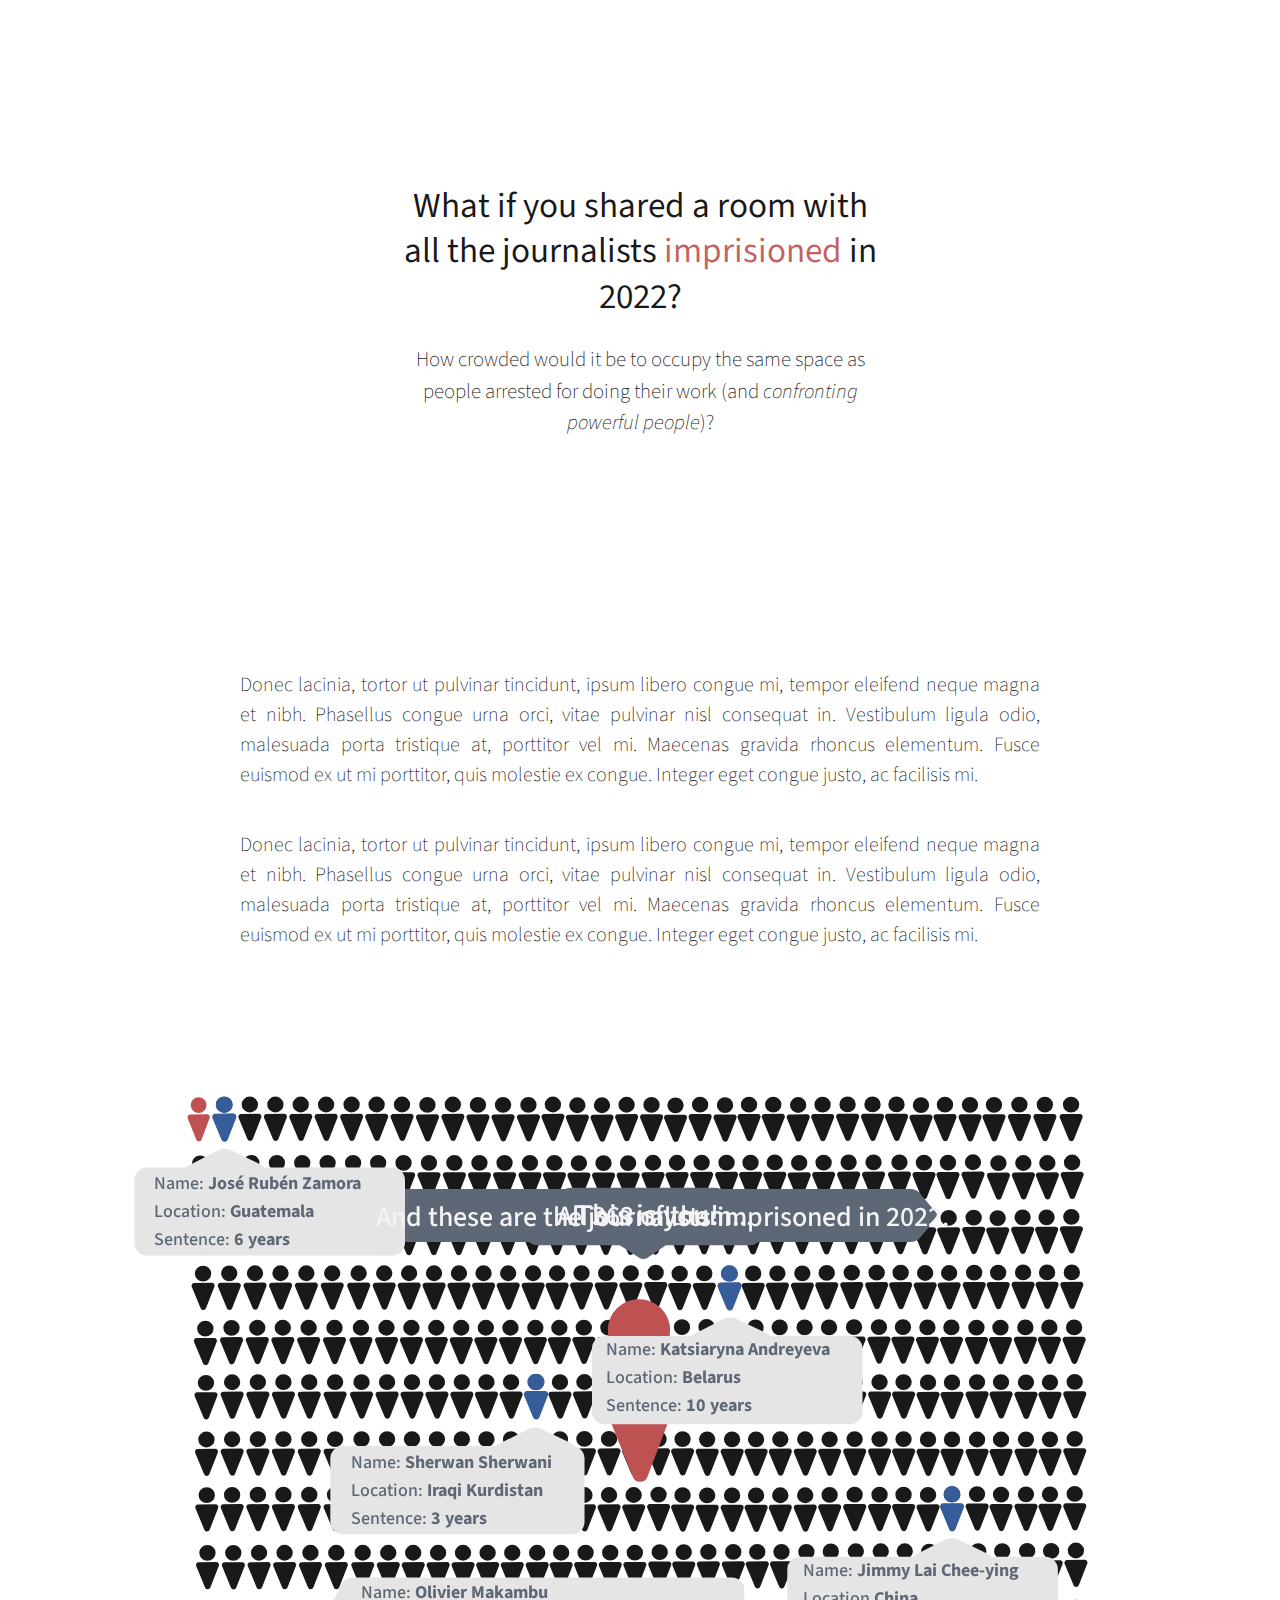
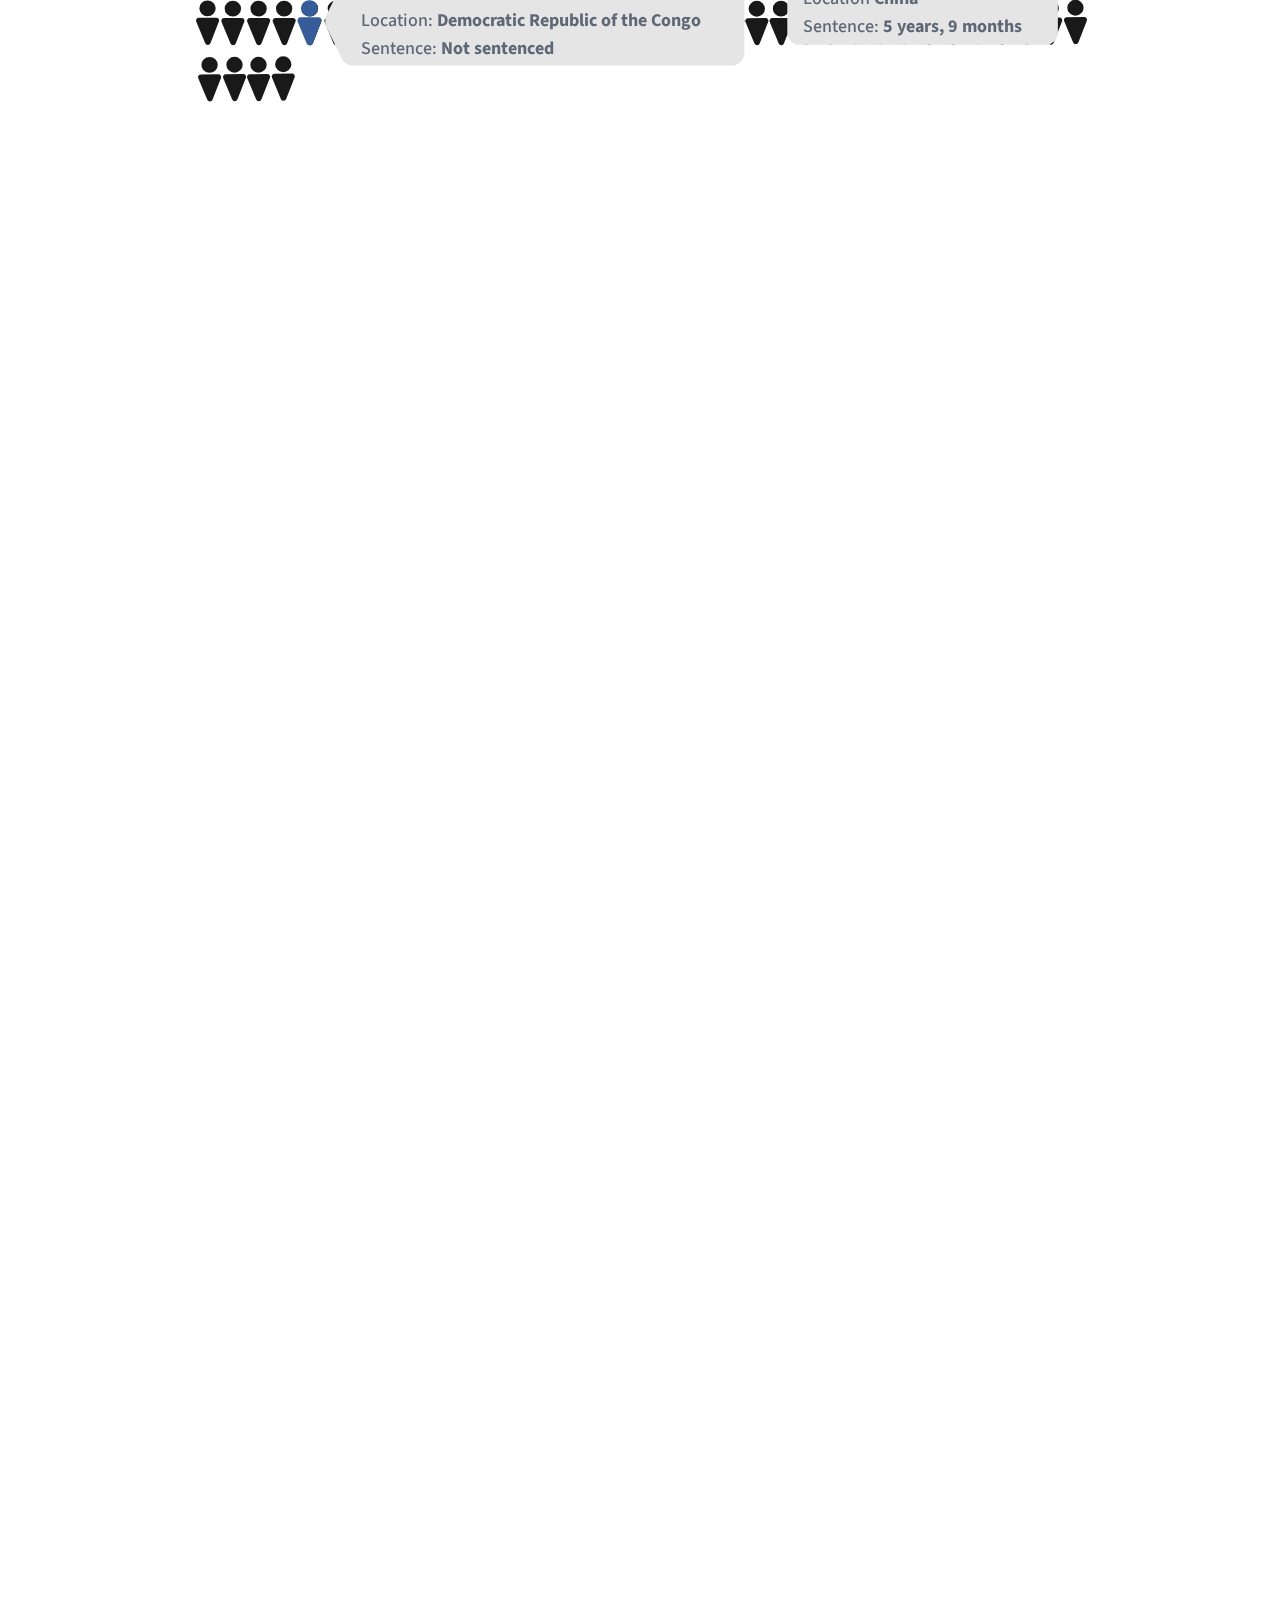
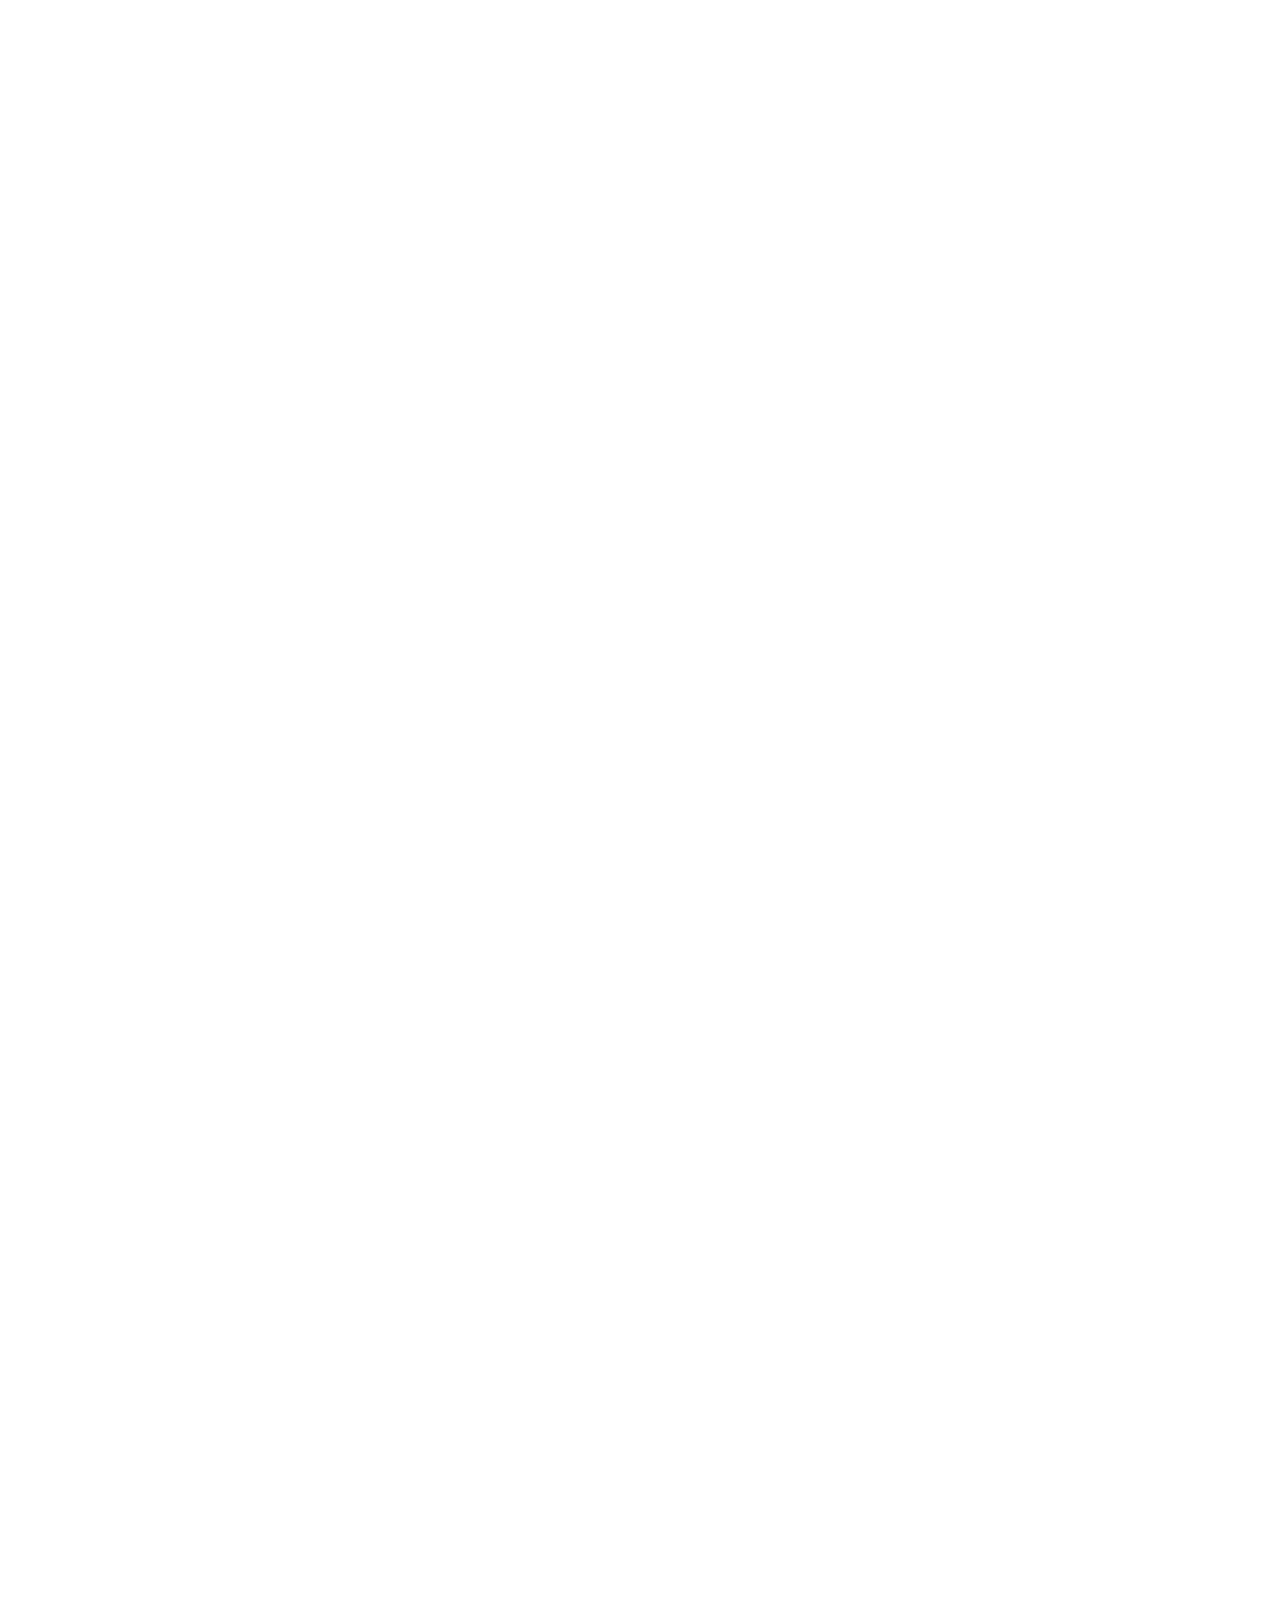
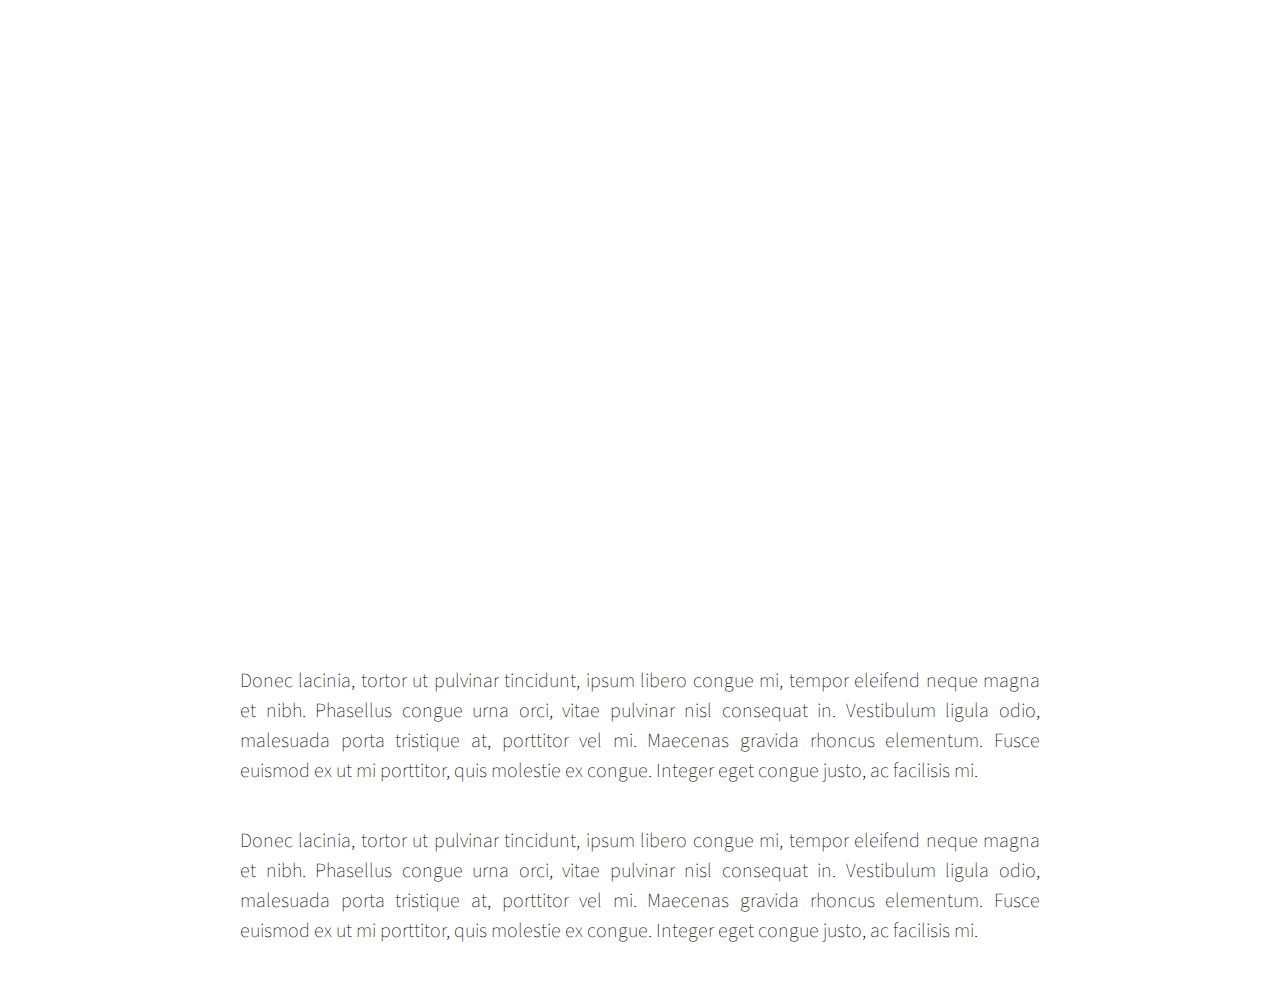
==== index.html @ 8682e15f "Add files via upload" ====
<!DOCTYPE html>
<html>
  <head>
    <meta charset="utf-8" />
    <meta name="viewport" content="width=device-width, initial-scale=1" />
    <link rel="stylesheet" href="style.css">
    <script src="https://unpkg.com/intersection-observer@0.5.1/intersection-observer.js"></script>
    <script src="https://cdnjs.cloudflare.com/ajax/libs/scrollama/3.0.4/scrollama.min.js"></script>
    <script src="https://cdnjs.cloudflare.com/ajax/libs/d3/7.3.0/d3.min.js"></script>
  </head>

  <body>
    
    <section
    class="banner">
    <div class="inside">
    <div>
        <h1 style="padding-bottom: 0; padding-left: 1.2rem; padding-right: 1.2rem;">What if you shared a room with all the journalists <span style="color: #be5252;">imprisioned</span> in 2022?</h1>
        <h2 style="padding-top: 0; padding-left: 1.2rem; padding-right: 1.2rem;">How crowded would it be to occupy the same space as people arrested for doing their work (and <i>confronting powerful people</i>)?</h2>
    </div>
  </div>
  </section>


  <div class="body-text">
    <p>
      Donec lacinia, tortor ut pulvinar tincidunt, ipsum libero congue mi, tempor eleifend neque
      magna et nibh. Phasellus congue urna orci, vitae pulvinar nisl consequat in. Vestibulum
      ligula odio, malesuada porta tristique at, porttitor vel mi. Maecenas gravida rhoncus
      elementum. Fusce euismod ex ut mi porttitor, quis molestie ex congue. Integer eget congue
      justo, ac facilisis mi.
    </p>
    <p>
      Donec lacinia, tortor ut pulvinar tincidunt, ipsum libero congue mi, tempor eleifend neque
      magna et nibh. Phasellus congue urna orci, vitae pulvinar nisl consequat in. Vestibulum
      ligula odio, malesuada porta tristique at, porttitor vel mi. Maecenas gravida rhoncus
      elementum. Fusce euismod ex ut mi porttitor, quis molestie ex congue. Integer eget congue
      justo, ac facilisis mi.
    </p>
  </div>


  <section id="scrolly" class="scrolly-container">
    <div class="sticky-thing">
      <div id="ai2html-container" class="ai2html-container">

<!-- Generated by ai2html v0.102.1 - 2023-07-24 23:29 -->
<!-- ai file: press-project.ai -->
<style media="screen,print">
	#g-press-project-box ,
	#g-press-project-box .g-artboard {
		margin:0 auto;
	}
	#g-press-project-box p {
		margin:0;
	}
	#g-press-project-box .g-aiAbs {
		position:absolute;
	}
	#g-press-project-box .g-aiImg {
		position:absolute;
		top:0;
		display:block;
		width:100% !important;
	}
	#g-press-project-box .g-aiSymbol {
		position: absolute;
		box-sizing: border-box;
	}
	#g-press-project-box .g-aiPointText p { white-space: nowrap; }
	#g-press-project-Prancheta_1 {
		position:relative;
		overflow:hidden;
	}
	#g-press-project-Prancheta_1 p {
		font-weight:700;
		line-height:28px;
		height:auto;
		filter:alpha(opacity=100);
		-ms-filter:progid:DXImageTransform.Microsoft.Alpha(Opacity=100);
		opacity:1;
		letter-spacing:0em;
		font-size:29px;
		text-align:left;
		color:rgb(94,103,117);
		text-transform:none;
		padding-bottom:0;
		padding-top:0;
		mix-blend-mode:normal;
		font-style:normal;
		position:static;
	}
	#g-press-project-Prancheta_1 .g-pstyle0 {
		height:28px;
	}
	#g-press-project-Prancheta_1 .g-pstyle1 {
		font-weight:500;
		height:28px;
	}
	#g-press-project-Prancheta_1 .g-pstyle2 {
		font-weight:500;
		line-height:49px;
		height:49px;
		font-size:41px;
		color:rgb(244,244,244);
	}
	#g-press-project-Prancheta_1 .g-pstyle3 {
		font-weight:500;
		line-height:48px;
		height:48px;
		font-size:40px;
		color:rgb(244,244,244);
	}
	#g-press-project-Prancheta_1 .g-cstyle0 {
		font-weight:500;
	}
	#g-press-project-Prancheta_1 .g-cstyle1 {
		font-weight:700;
	}

</style>

<div id="g-press-project-box" class="ai2html">

	<!-- Artboard: Prancheta_1 -->
	<div id="g-press-project-Prancheta_1" class="g-artboard" style="max-width: 1920px;max-height: 1080px" data-aspect-ratio="1.778" data-min-width="0">
<div style="padding: 0 0 56.25% 0;"></div>
		<img id="g-press-project-Prancheta_1-img" class="g-aiImg" alt="" src="press-project-Prancheta_1.png"/>
<!-- Generator: Adobe Illustrator 27.6.1, SVG Export Plug-In . SVG Version: 6.00 Build 0)  -->
<svg class="g-aiImg" version="1.2" baseProfile="tiny" id="g-press-project-Prancheta_1-interactions-img"
	 xmlns="http://www.w3.org/2000/svg" xmlns:xlink="http://www.w3.org/1999/xlink" x="0px" y="0px" viewBox="0 0 1920 1080"
	 overflow="visible" xml:space="preserve">
<g>
	<g id="line1" data-name="line1">
		<g id="you-line" data-name="you-line">
			<path fill="#BE5252" stroke="#BE5252" stroke-width="3" stroke-miterlimit="10" d="M283.61,56.547
				c4.329,10.767,8.658,21.534,12.987,32.301c0.638,1.586,2.903,1.562,3.507-0.036l12.294-32.525
				c0.465-1.23-0.456-2.541-1.777-2.529l-25.281,0.224C284.016,53.993,283.118,55.324,283.61,56.547z"/>
			
				<ellipse fill="#BE5252" stroke="#BE5252" stroke-width="3" stroke-miterlimit="10" cx="297.938" cy="37.605" rx="10.364" ry="10.309"/>
		</g>
		<g id="imprisioned35" data-name="imprisioned35">
			<path fill="#191919" stroke="#191919" stroke-width="3" stroke-miterlimit="10" d="M702.007,56.459
				c4.497,10.808,8.994,21.616,13.491,32.424c0.662,1.592,3.015,1.568,3.643-0.036l12.771-32.649
				c0.483-1.235-0.474-2.551-1.846-2.539l-26.262,0.225C702.429,53.896,701.496,55.232,702.007,56.459z"/>
			
				<ellipse fill="#191919" stroke="#191919" stroke-width="3" stroke-miterlimit="10" cx="716.891" cy="37.445" rx="10.766" ry="10.349"/>
		</g>
		<g id="imprisioned34" data-name="imprisioned34">
			<path fill="#191919" stroke="#191919" stroke-width="3" stroke-miterlimit="10" d="M321.249,55.843
				c4.497,10.808,8.994,21.616,13.491,32.424c0.662,1.592,3.015,1.568,3.643-0.036l12.771-32.649
				c0.483-1.235-0.474-2.551-1.846-2.539l-26.262,0.225C321.671,53.279,320.738,54.616,321.249,55.843z"/>
			
				<ellipse fill="#191919" stroke="#191919" stroke-width="3" stroke-miterlimit="10" cx="336.133" cy="36.829" rx="10.766" ry="10.349"/>
		</g>
		<g id="imprisioned33" data-name="imprisioned33">
			<path fill="#191919" stroke="#191919" stroke-width="3" stroke-miterlimit="10" d="M359.887,55.73
				c4.497,10.808,8.994,21.616,13.491,32.424c0.662,1.592,3.015,1.568,3.643-0.036l12.771-32.649
				c0.483-1.235-0.474-2.551-1.846-2.539l-26.262,0.225C360.309,53.166,359.377,54.503,359.887,55.73z"/>
			
				<ellipse fill="#191919" stroke="#191919" stroke-width="3" stroke-miterlimit="10" cx="374.772" cy="36.716" rx="10.766" ry="10.349"/>
		</g>
		<g id="imprisioned32" data-name="imprisioned32">
			<path fill="#191919" stroke="#191919" stroke-width="3" stroke-miterlimit="10" d="M739.651,56.459
				c4.497,10.808,8.994,21.616,13.491,32.424c0.662,1.592,3.015,1.568,3.643-0.036l12.771-32.649
				c0.483-1.235-0.474-2.551-1.846-2.539l-26.262,0.225C740.073,53.896,739.141,55.232,739.651,56.459z"/>
			
				<ellipse fill="#191919" stroke="#191919" stroke-width="3" stroke-miterlimit="10" cx="754.536" cy="37.445" rx="10.766" ry="10.349"/>
		</g>
		<g id="imprisioned31" data-name="imprisioned31">
			<path fill="#191919" stroke="#191919" stroke-width="3" stroke-miterlimit="10" d="M664.362,55.73
				c4.497,10.808,8.994,21.616,13.491,32.424c0.662,1.592,3.015,1.568,3.643-0.036l12.771-32.649
				c0.483-1.235-0.474-2.551-1.846-2.539l-26.262,0.225C664.784,53.166,663.852,54.503,664.362,55.73z"/>
			
				<ellipse fill="#191919" stroke="#191919" stroke-width="3" stroke-miterlimit="10" cx="679.247" cy="36.716" rx="10.766" ry="10.349"/>
		</g>
		<g id="imprisioned30" data-name="imprisioned30">
			<path fill="#191919" stroke="#191919" stroke-width="3" stroke-miterlimit="10" d="M626.257,56.459
				c4.497,10.808,8.994,21.616,13.491,32.424c0.662,1.592,3.015,1.568,3.643-0.036l12.771-32.649
				c0.483-1.235-0.474-2.551-1.846-2.539l-26.262,0.225C626.679,53.896,625.746,55.232,626.257,56.459z"/>
			
				<ellipse fill="#191919" stroke="#191919" stroke-width="3" stroke-miterlimit="10" cx="641.141" cy="37.445" rx="10.766" ry="10.349"/>
		</g>
		<g id="imprisioned29" data-name="imprisioned29">
			<path fill="#191919" stroke="#191919" stroke-width="3" stroke-miterlimit="10" d="M588.151,55.73
				c4.497,10.808,8.994,21.616,13.491,32.424c0.662,1.592,3.015,1.568,3.643-0.036l12.771-32.649
				c0.483-1.235-0.474-2.551-1.846-2.539l-26.262,0.225C588.573,53.166,587.64,54.503,588.151,55.73z"/>
			
				<ellipse fill="#191919" stroke="#191919" stroke-width="3" stroke-miterlimit="10" cx="603.035" cy="36.716" rx="10.766" ry="10.349"/>
		</g>
		<g id="imprisioned28" data-name="imprisioned28">
			<path fill="#191919" stroke="#191919" stroke-width="3" stroke-miterlimit="10" d="M550.045,55.73
				c4.497,10.808,8.994,21.616,13.491,32.424c0.662,1.592,3.015,1.568,3.643-0.036l12.771-32.649
				c0.483-1.235-0.474-2.551-1.846-2.539l-26.262,0.225C550.467,53.166,549.534,54.503,550.045,55.73z"/>
			
				<ellipse fill="#191919" stroke="#191919" stroke-width="3" stroke-miterlimit="10" cx="564.929" cy="36.716" rx="10.766" ry="10.349"/>
		</g>
		<g id="imprisioned27" data-name="imprisioned27">
			<path fill="#191919" stroke="#191919" stroke-width="3" stroke-miterlimit="10" d="M512.475,55.73
				c4.497,10.808,8.994,21.616,13.491,32.424c0.662,1.592,3.015,1.568,3.643-0.036l12.771-32.649
				c0.483-1.235-0.474-2.551-1.846-2.539l-26.262,0.225C512.897,53.166,511.964,54.503,512.475,55.73z"/>
			
				<ellipse fill="#191919" stroke="#191919" stroke-width="3" stroke-miterlimit="10" cx="527.359" cy="36.716" rx="10.766" ry="10.349"/>
		</g>
		<g id="imprisioned26" data-name="imprisioned26">
			<path fill="#191919" stroke="#191919" stroke-width="3" stroke-miterlimit="10" d="M474.25,55.73
				c4.497,10.808,8.994,21.616,13.491,32.424c0.662,1.592,3.015,1.568,3.643-0.036l12.771-32.649
				c0.483-1.235-0.474-2.551-1.846-2.539l-26.262,0.225C474.672,53.166,473.739,54.503,474.25,55.73z"/>
			
				<ellipse fill="#191919" stroke="#191919" stroke-width="3" stroke-miterlimit="10" cx="489.134" cy="36.716" rx="10.766" ry="10.349"/>
		</g>
		<g id="imprisioned25" data-name="imprisioned25">
			<path fill="#191919" stroke="#191919" stroke-width="3" stroke-miterlimit="10" d="M436.218,55.73
				c4.497,10.808,8.994,21.616,13.491,32.424c0.662,1.592,3.015,1.568,3.643-0.036l12.771-32.649
				c0.483-1.235-0.474-2.551-1.846-2.539l-26.262,0.225C436.64,53.166,435.708,54.503,436.218,55.73z"/>
			
				<ellipse fill="#191919" stroke="#191919" stroke-width="3" stroke-miterlimit="10" cx="451.103" cy="36.716" rx="10.766" ry="10.349"/>
		</g>
		<g id="imprisioned24" data-name="imprisioned24">
			<path fill="#191919" stroke="#191919" stroke-width="3" stroke-miterlimit="10" d="M398.187,55.73
				c4.497,10.808,8.994,21.616,13.491,32.424c0.662,1.592,3.015,1.568,3.643-0.036l12.771-32.649
				c0.483-1.235-0.474-2.551-1.846-2.539l-26.262,0.225C398.609,53.166,397.676,54.503,398.187,55.73z"/>
			
				<ellipse fill="#191919" stroke="#191919" stroke-width="3" stroke-miterlimit="10" cx="413.071" cy="36.716" rx="10.766" ry="10.349"/>
		</g>
		<g id="imprisioned23" data-name="imprisioned23">
			<path fill="#191919" stroke="#191919" stroke-width="3" stroke-miterlimit="10" d="M777.757,56.459
				c4.497,10.808,8.994,21.616,13.491,32.424c0.662,1.592,3.015,1.568,3.643-0.036l12.771-32.649
				c0.483-1.235-0.474-2.551-1.846-2.539l-26.262,0.225C778.179,53.896,777.247,55.232,777.757,56.459z"/>
			
				<ellipse fill="#191919" stroke="#191919" stroke-width="3" stroke-miterlimit="10" cx="792.641" cy="37.445" rx="10.766" ry="10.349"/>
		</g>
		<g id="imprisioned22" data-name="imprisioned22">
			<path fill="#191919" stroke="#191919" stroke-width="3" stroke-miterlimit="10" d="M814.479,55.73
				c4.497,10.808,8.994,21.616,13.491,32.424c0.662,1.592,3.015,1.568,3.643-0.036l12.771-32.649
				c0.483-1.235-0.474-2.551-1.846-2.539l-26.262,0.225C814.901,53.166,813.968,54.503,814.479,55.73z"/>
			
				<ellipse fill="#191919" stroke="#191919" stroke-width="3" stroke-miterlimit="10" cx="829.363" cy="36.716" rx="10.766" ry="10.349"/>
		</g>
		<g id="imprisioned21" data-name="imprisioned21">
			<path fill="#191919" stroke="#191919" stroke-width="3" stroke-miterlimit="10" d="M888.078,56.895
				c4.497,10.808,8.994,21.616,13.491,32.424c0.662,1.592,3.015,1.568,3.643-0.036l12.771-32.649
				c0.483-1.235-0.474-2.551-1.846-2.539l-26.262,0.225C888.5,54.331,887.568,55.668,888.078,56.895z"/>
			
				<ellipse fill="#191919" stroke="#191919" stroke-width="3" stroke-miterlimit="10" cx="902.963" cy="37.88" rx="10.766" ry="10.349"/>
		</g>
		<g id="imprisioned20" data-name="imprisioned20">
			<path fill="#191919" stroke="#191919" stroke-width="3" stroke-miterlimit="10" d="M924.993,56.165
				c4.497,10.808,8.994,21.616,13.491,32.424c0.662,1.592,3.015,1.568,3.643-0.036l12.771-32.649
				c0.483-1.235-0.474-2.551-1.846-2.539L926.79,53.59C925.415,53.602,924.483,54.938,924.993,56.165z"/>
			
				<ellipse fill="#191919" stroke="#191919" stroke-width="3" stroke-miterlimit="10" cx="939.878" cy="37.151" rx="10.766" ry="10.349"/>
		</g>
		<g id="imprisioned19" data-name="imprisioned19">
			<path fill="#191919" stroke="#191919" stroke-width="3" stroke-miterlimit="10" d="M851.163,56.895
				c4.497,10.808,8.994,21.616,13.491,32.424c0.662,1.592,3.015,1.568,3.643-0.036l12.771-32.649
				c0.483-1.235-0.474-2.551-1.846-2.539l-26.262,0.225C851.585,54.331,850.653,55.668,851.163,56.895z"/>
			
				<ellipse fill="#191919" stroke="#191919" stroke-width="3" stroke-miterlimit="10" cx="866.047" cy="37.88" rx="10.766" ry="10.349"/>
		</g>
		<g id="imprisioned18" data-name="imprisioned18">
			<path fill="#191919" stroke="#191919" stroke-width="3" stroke-miterlimit="10" d="M962.37,56.271
				c4.497,10.808,8.994,21.616,13.491,32.424c0.662,1.592,3.015,1.568,3.643-0.036l12.771-32.649
				c0.483-1.235-0.474-2.551-1.846-2.539l-26.262,0.225C962.792,53.707,961.859,55.044,962.37,56.271z"/>
			
				<ellipse fill="#191919" stroke="#191919" stroke-width="3" stroke-miterlimit="10" cx="977.254" cy="37.256" rx="10.766" ry="10.349"/>
		</g>
		<g id="imprisioned17" data-name="imprisioned17">
			<path fill="#191919" stroke="#191919" stroke-width="3" stroke-miterlimit="10" d="M998.362,57
				c4.497,10.808,8.994,21.616,13.491,32.424c0.662,1.592,3.015,1.568,3.643-0.036l12.771-32.649
				c0.483-1.235-0.474-2.551-1.846-2.539l-26.262,0.225C998.784,54.436,997.851,55.773,998.362,57z"/>
			
				<ellipse fill="#191919" stroke="#191919" stroke-width="3" stroke-miterlimit="10" cx="1013.246" cy="37.986" rx="10.766" ry="10.349"/>
		</g>
		<g id="imprisioned16" data-name="imprisioned16">
			<path fill="#191919" stroke="#191919" stroke-width="3" stroke-miterlimit="10" d="M1035.277,55.977
				c4.497,10.808,8.994,21.616,13.491,32.424c0.662,1.592,3.015,1.568,3.643-0.036l12.771-32.649
				c0.483-1.235-0.474-2.551-1.846-2.539l-26.262,0.225C1035.699,53.413,1034.766,54.75,1035.277,55.977z"/>
			
				<ellipse fill="#191919" stroke="#191919" stroke-width="3" stroke-miterlimit="10" cx="1050.161" cy="36.962" rx="10.766" ry="10.349"/>
		</g>
		<g id="imprisioned15" data-name="imprisioned15">
			<path fill="#191919" stroke="#191919" stroke-width="3" stroke-miterlimit="10" d="M1072.654,56.706
				c4.497,10.808,8.994,21.616,13.491,32.424c0.662,1.592,3.016,1.568,3.643-0.036l12.771-32.649
				c0.483-1.235-0.474-2.551-1.846-2.539l-26.262,0.225C1073.076,54.142,1072.143,55.479,1072.654,56.706z"/>
			
				<ellipse fill="#191919" stroke="#191919" stroke-width="3" stroke-miterlimit="10" cx="1087.538" cy="37.692" rx="10.766" ry="10.349"/>
		</g>
		<g id="imprisioned14" data-name="imprisioned14">
			<path fill="#191919" stroke="#191919" stroke-width="3" stroke-miterlimit="10" d="M1108.646,55.977
				c4.497,10.808,8.994,21.616,13.491,32.424c0.662,1.592,3.016,1.568,3.643-0.036l12.771-32.649
				c0.483-1.235-0.474-2.551-1.846-2.539l-26.262,0.225C1109.068,53.413,1108.135,54.75,1108.646,55.977z"/>
			
				<ellipse fill="#191919" stroke="#191919" stroke-width="3" stroke-miterlimit="10" cx="1123.53" cy="36.962" rx="10.766" ry="10.349"/>
		</g>
		<g id="imprisioned13" data-name="imprisioned13">
			<path fill="#191919" stroke="#191919" stroke-width="3" stroke-miterlimit="10" d="M1144.979,55.816
				c4.497,10.808,8.994,21.616,13.491,32.424c0.662,1.592,3.015,1.568,3.643-0.036l12.771-32.649
				c0.483-1.235-0.474-2.551-1.846-2.539l-26.262,0.225C1145.401,53.253,1144.468,54.589,1144.979,55.816z"/>
			
				<ellipse fill="#191919" stroke="#191919" stroke-width="3" stroke-miterlimit="10" cx="1159.863" cy="36.802" rx="10.766" ry="10.349"/>
		</g>
		<g id="imprisioned12" data-name="imprisioned12">
			<path fill="#191919" stroke="#191919" stroke-width="3" stroke-miterlimit="10" d="M1182.355,56.546
				c4.497,10.808,8.994,21.616,13.491,32.424c0.662,1.592,3.015,1.568,3.643-0.036l12.771-32.649
				c0.483-1.235-0.474-2.551-1.846-2.539l-26.262,0.225C1182.777,53.982,1181.844,55.319,1182.355,56.546z"/>
			
				<ellipse fill="#191919" stroke="#191919" stroke-width="3" stroke-miterlimit="10" cx="1197.239" cy="37.531" rx="10.766" ry="10.349"/>
		</g>
		<g id="imprisioned11" data-name="imprisioned11">
			<path fill="#191919" stroke="#191919" stroke-width="3" stroke-miterlimit="10" d="M1218.982,55.947
				c4.494,10.8,8.987,21.6,13.481,32.4c0.662,1.591,3.013,1.567,3.64-0.036l12.761-32.624c0.483-1.234-0.474-2.549-1.845-2.537
				l-26.242,0.225C1219.404,53.385,1218.472,54.721,1218.982,55.947z"/>
			
				<ellipse fill="#191919" stroke="#191919" stroke-width="3" stroke-miterlimit="10" cx="1233.855" cy="36.947" rx="10.758" ry="10.341"/>
		</g>
		<g id="imprisioned10" data-name="imprisioned10">
			<path fill="#191919" stroke="#191919" stroke-width="3" stroke-miterlimit="10" d="M1256.486,55.628
				c4.497,10.808,8.994,21.616,13.491,32.424c0.662,1.592,3.016,1.568,3.643-0.036l12.771-32.649
				c0.483-1.235-0.474-2.551-1.846-2.539l-26.262,0.225C1256.908,53.064,1255.975,54.401,1256.486,55.628z"/>
			
				<ellipse fill="#191919" stroke="#191919" stroke-width="3" stroke-miterlimit="10" cx="1271.37" cy="36.613" rx="10.766" ry="10.349"/>
		</g>
		<g id="imprisioned9" data-name="imprisioned9">
			<path fill="#191919" stroke="#191919" stroke-width="3" stroke-miterlimit="10" d="M1293.863,55.628
				c4.497,10.808,8.994,21.616,13.491,32.424c0.662,1.592,3.015,1.568,3.643-0.036l12.771-32.649
				c0.483-1.235-0.474-2.551-1.846-2.539l-26.262,0.225C1294.285,53.064,1293.352,54.401,1293.863,55.628z"/>
			
				<ellipse fill="#191919" stroke="#191919" stroke-width="3" stroke-miterlimit="10" cx="1308.747" cy="36.613" rx="10.766" ry="10.349"/>
		</g>
		<g id="imprisioned8" data-name="imprisioned8">
			<path fill="#191919" stroke="#191919" stroke-width="3" stroke-miterlimit="10" d="M1329.855,55.628
				c4.497,10.808,8.994,21.616,13.491,32.424c0.662,1.592,3.015,1.568,3.643-0.036l12.771-32.649
				c0.483-1.235-0.474-2.551-1.846-2.539l-26.262,0.225C1330.277,53.064,1329.344,54.401,1329.855,55.628z"/>
			
				<ellipse fill="#191919" stroke="#191919" stroke-width="3" stroke-miterlimit="10" cx="1344.739" cy="36.613" rx="10.766" ry="10.349"/>
		</g>
		<g id="imprisioned7" data-name="imprisioned7">
			<path fill="#191919" stroke="#191919" stroke-width="3" stroke-miterlimit="10" d="M1366.576,56.802
				c4.497,10.808,8.994,21.616,13.491,32.424c0.662,1.592,3.015,1.568,3.643-0.036l12.771-32.649
				c0.483-1.235-0.474-2.551-1.846-2.539l-26.262,0.225C1366.998,54.238,1366.066,55.575,1366.576,56.802z"/>
			
				<ellipse fill="#191919" stroke="#191919" stroke-width="3" stroke-miterlimit="10" cx="1381.461" cy="37.788" rx="10.766" ry="10.349"/>
		</g>
		<g id="imprisioned6" data-name="imprisioned6">
			<path fill="#191919" stroke="#191919" stroke-width="3" stroke-miterlimit="10" d="M1402.568,56.073
				c4.497,10.808,8.994,21.616,13.491,32.424c0.662,1.592,3.016,1.568,3.643-0.036l12.771-32.649
				c0.483-1.235-0.474-2.551-1.846-2.539l-26.262,0.225C1402.99,53.509,1402.058,54.846,1402.568,56.073z"/>
			
				<ellipse fill="#191919" stroke="#191919" stroke-width="3" stroke-miterlimit="10" cx="1417.453" cy="37.058" rx="10.766" ry="10.349"/>
		</g>
		<g id="imprisioned5" data-name="imprisioned5">
			<path fill="#191919" stroke="#191919" stroke-width="3" stroke-miterlimit="10" d="M1440.1,56.239
				c4.497,10.808,8.994,21.616,13.491,32.424c0.662,1.592,3.015,1.568,3.643-0.036l12.771-32.649
				c0.483-1.235-0.474-2.551-1.846-2.539l-26.262,0.225C1440.522,53.675,1439.589,55.012,1440.1,56.239z"/>
			
				<ellipse fill="#191919" stroke="#191919" stroke-width="3" stroke-miterlimit="10" cx="1454.984" cy="37.225" rx="10.766" ry="10.349"/>
		</g>
		<g id="imprisioned4" data-name="imprisioned4">
			<path fill="#191919" stroke="#191919" stroke-width="3" stroke-miterlimit="10" d="M1476.092,56.239
				c4.497,10.808,8.994,21.616,13.491,32.424c0.662,1.592,3.015,1.568,3.643-0.036l12.771-32.649
				c0.483-1.235-0.474-2.551-1.846-2.539l-26.262,0.225C1476.514,53.675,1475.582,55.012,1476.092,56.239z"/>
			
				<ellipse fill="#191919" stroke="#191919" stroke-width="3" stroke-miterlimit="10" cx="1490.977" cy="37.225" rx="10.766" ry="10.349"/>
		</g>
		<g id="imprisioned3" data-name="imprisioned3">
			<path fill="#191919" stroke="#191919" stroke-width="3" stroke-miterlimit="10" d="M1514.209,55.929
				c4.497,10.808,8.994,21.616,13.491,32.424c0.662,1.592,3.016,1.568,3.643-0.036l12.771-32.649
				c0.483-1.235-0.474-2.551-1.846-2.539l-26.262,0.225C1514.631,53.366,1513.698,54.702,1514.209,55.929z"/>
			
				<ellipse fill="#191919" stroke="#191919" stroke-width="3" stroke-miterlimit="10" cx="1529.093" cy="36.915" rx="10.766" ry="10.349"/>
		</g>
		<g id="imprisioned2" data-name="imprisioned2">
			<path fill="#191919" stroke="#191919" stroke-width="3" stroke-miterlimit="10" d="M1552.389,55.929
				c4.497,10.808,8.994,21.616,13.491,32.424c0.662,1.592,3.015,1.568,3.643-0.036l12.771-32.649
				c0.483-1.235-0.474-2.551-1.846-2.539l-26.262,0.225C1552.811,53.366,1551.878,54.702,1552.389,55.929z"/>
			
				<ellipse fill="#191919" stroke="#191919" stroke-width="3" stroke-miterlimit="10" cx="1567.273" cy="36.915" rx="10.766" ry="10.349"/>
		</g>
		<g id="imprisioned1" data-name="imprisioned1">
			<path fill="#191919" stroke="#191919" stroke-width="3" stroke-miterlimit="10" d="M1591.713,55.943
				c4.497,10.808,8.994,21.616,13.491,32.424c0.662,1.592,3.015,1.568,3.643-0.036l12.771-32.649
				c0.483-1.235-0.474-2.551-1.846-2.539l-26.262,0.225C1592.135,53.379,1591.202,54.716,1591.713,55.943z"/>
			
				<ellipse fill="#191919" stroke="#191919" stroke-width="3" stroke-miterlimit="10" cx="1606.597" cy="36.928" rx="10.766" ry="10.349"/>
		</g>
	</g>
	<g id="zamora" data-name="zamora">
		<path fill="#365C99" stroke="#365C99" stroke-width="4" stroke-miterlimit="10" d="M321.6,56.043
			c4.497,10.808,8.994,21.616,13.491,32.424c0.662,1.592,3.015,1.568,3.643-0.036l12.771-32.649
			c0.483-1.235-0.474-2.551-1.846-2.539l-26.262,0.225C322.022,53.479,321.09,54.815,321.6,56.043z"/>
		
			<ellipse fill="#365C99" stroke="#365C99" stroke-width="4" stroke-miterlimit="10" cx="336.484" cy="37.028" rx="10.766" ry="10.349"/>
	</g>
	<g id="line2" data-name="line2">
		<g id="imprisioned71" data-name="imprisioned71">
			<path fill="#191919" stroke="#191919" stroke-width="3" stroke-miterlimit="10" d="M285.289,144.042
				c4.497,10.808,8.994,21.616,13.491,32.424c0.662,1.592,3.015,1.568,3.643-0.036l12.771-32.649
				c0.483-1.235-0.474-2.551-1.846-2.539l-26.262,0.225C285.711,141.478,284.778,142.815,285.289,144.042z"/>
			
				<ellipse fill="#191919" stroke="#191919" stroke-width="3" stroke-miterlimit="10" cx="300.173" cy="125.028" rx="10.766" ry="10.349"/>
		</g>
		<g id="imprisioned70" data-name="imprisioned70">
			<path fill="#191919" stroke="#191919" stroke-width="3" stroke-miterlimit="10" d="M704.281,143.315
				c4.497,10.808,8.994,21.616,13.491,32.424c0.662,1.592,3.015,1.568,3.643-0.036l12.771-32.649
				c0.483-1.235-0.474-2.551-1.846-2.539l-26.262,0.225C704.703,140.752,703.77,142.088,704.281,143.315z"/>
			
				<ellipse fill="#191919" stroke="#191919" stroke-width="3" stroke-miterlimit="10" cx="719.165" cy="124.301" rx="10.766" ry="10.349"/>
		</g>
		<g id="imprisioned69" data-name="imprisioned69">
			<path fill="#191919" stroke="#191919" stroke-width="3" stroke-miterlimit="10" d="M324.252,143.428
				c4.497,10.808,8.994,21.616,13.491,32.424c0.662,1.592,3.015,1.568,3.643-0.036l12.771-32.649
				c0.483-1.235-0.474-2.551-1.846-2.539l-26.262,0.225C324.674,140.865,323.741,142.201,324.252,143.428z"/>
			
				<ellipse fill="#191919" stroke="#191919" stroke-width="3" stroke-miterlimit="10" cx="339.136" cy="124.414" rx="10.766" ry="10.349"/>
		</g>
		<g id="imprisioned68" data-name="imprisioned68">
			<path fill="#191919" stroke="#191919" stroke-width="3" stroke-miterlimit="10" d="M362.161,143.315
				c4.497,10.808,8.994,21.616,13.491,32.424c0.662,1.592,3.015,1.568,3.643-0.036l12.771-32.649
				c0.483-1.235-0.474-2.551-1.846-2.539l-26.262,0.225C362.583,140.752,361.651,142.088,362.161,143.315z"/>
			
				<ellipse fill="#191919" stroke="#191919" stroke-width="3" stroke-miterlimit="10" cx="377.046" cy="124.301" rx="10.766" ry="10.349"/>
		</g>
		<g id="imprisioned67" data-name="imprisioned67">
			<path fill="#191919" stroke="#191919" stroke-width="3" stroke-miterlimit="10" d="M741.925,143.315
				c4.497,10.808,8.994,21.616,13.491,32.424c0.662,1.592,3.015,1.568,3.643-0.036l12.771-32.649
				c0.483-1.235-0.474-2.551-1.846-2.539l-26.262,0.225C742.347,140.752,741.415,142.088,741.925,143.315z"/>
			
				<ellipse fill="#191919" stroke="#191919" stroke-width="3" stroke-miterlimit="10" cx="756.81" cy="124.301" rx="10.766" ry="10.349"/>
		</g>
		<g id="imprisioned66" data-name="imprisioned66">
			<path fill="#191919" stroke="#191919" stroke-width="3" stroke-miterlimit="10" d="M666.636,143.315
				c4.497,10.808,8.994,21.616,13.491,32.424c0.662,1.592,3.015,1.568,3.643-0.036l12.771-32.649
				c0.483-1.235-0.474-2.551-1.846-2.539l-26.262,0.225C667.058,140.752,666.126,142.088,666.636,143.315z"/>
			
				<ellipse fill="#191919" stroke="#191919" stroke-width="3" stroke-miterlimit="10" cx="681.521" cy="124.301" rx="10.766" ry="10.349"/>
		</g>
		<g id="imprisioned65" data-name="imprisioned65">
			<path fill="#191919" stroke="#191919" stroke-width="3" stroke-miterlimit="10" d="M628.53,143.315
				c4.497,10.808,8.994,21.616,13.491,32.424c0.662,1.592,3.015,1.568,3.643-0.036l12.771-32.649
				c0.483-1.235-0.474-2.551-1.846-2.539l-26.262,0.225C628.952,140.752,628.02,142.088,628.53,143.315z"/>
			
				<ellipse fill="#191919" stroke="#191919" stroke-width="3" stroke-miterlimit="10" cx="643.415" cy="124.301" rx="10.766" ry="10.349"/>
		</g>
		<g id="imprisioned64" data-name="imprisioned64">
			<path fill="#191919" stroke="#191919" stroke-width="3" stroke-miterlimit="10" d="M590.425,143.315
				c4.497,10.808,8.994,21.616,13.491,32.424c0.662,1.592,3.015,1.568,3.643-0.036l12.771-32.649
				c0.483-1.235-0.474-2.551-1.846-2.539l-26.262,0.225C590.847,140.752,589.914,142.088,590.425,143.315z"/>
			
				<ellipse fill="#191919" stroke="#191919" stroke-width="3" stroke-miterlimit="10" cx="605.309" cy="124.301" rx="10.766" ry="10.349"/>
		</g>
		<g id="imprisioned63" data-name="imprisioned63">
			<path fill="#191919" stroke="#191919" stroke-width="3" stroke-miterlimit="10" d="M552.319,143.315
				c4.497,10.808,8.994,21.616,13.491,32.424c0.662,1.592,3.015,1.568,3.643-0.036l12.771-32.649
				c0.483-1.235-0.474-2.551-1.846-2.539l-26.262,0.225C552.741,140.752,551.808,142.088,552.319,143.315z"/>
			
				<ellipse fill="#191919" stroke="#191919" stroke-width="3" stroke-miterlimit="10" cx="567.203" cy="124.301" rx="10.766" ry="10.349"/>
		</g>
		<g id="imprisioned62" data-name="imprisioned62">
			<path fill="#191919" stroke="#191919" stroke-width="3" stroke-miterlimit="10" d="M514.749,143.315
				c4.497,10.808,8.994,21.616,13.491,32.424c0.662,1.592,3.015,1.568,3.643-0.036l12.771-32.649
				c0.483-1.235-0.474-2.551-1.846-2.539l-26.262,0.225C515.171,140.752,514.238,142.088,514.749,143.315z"/>
			
				<ellipse fill="#191919" stroke="#191919" stroke-width="3" stroke-miterlimit="10" cx="529.633" cy="124.301" rx="10.766" ry="10.349"/>
		</g>
		<g id="imprisioned61" data-name="imprisioned61">
			<path fill="#191919" stroke="#191919" stroke-width="3" stroke-miterlimit="10" d="M476.524,143.315
				c4.497,10.808,8.994,21.616,13.491,32.424c0.662,1.592,3.015,1.568,3.643-0.036l12.771-32.649
				c0.483-1.235-0.474-2.551-1.846-2.539l-26.262,0.225C476.946,140.752,476.013,142.088,476.524,143.315z"/>
			
				<ellipse fill="#191919" stroke="#191919" stroke-width="3" stroke-miterlimit="10" cx="491.408" cy="124.301" rx="10.766" ry="10.349"/>
		</g>
		<g id="imprisioned60" data-name="imprisioned60">
			<path fill="#191919" stroke="#191919" stroke-width="3" stroke-miterlimit="10" d="M438.492,143.315
				c4.497,10.808,8.994,21.616,13.491,32.424c0.662,1.592,3.015,1.568,3.643-0.036l12.771-32.649
				c0.483-1.235-0.474-2.551-1.846-2.539l-26.262,0.225C438.914,140.752,437.982,142.088,438.492,143.315z"/>
			
				<ellipse fill="#191919" stroke="#191919" stroke-width="3" stroke-miterlimit="10" cx="453.376" cy="124.301" rx="10.766" ry="10.349"/>
		</g>
		<g id="imprisioned59" data-name="imprisioned59">
			<path fill="#191919" stroke="#191919" stroke-width="3" stroke-miterlimit="10" d="M400.461,143.315
				c4.497,10.808,8.994,21.616,13.491,32.424c0.662,1.592,3.015,1.568,3.643-0.036l12.771-32.649
				c0.483-1.235-0.474-2.551-1.846-2.539l-26.262,0.225C400.883,140.752,399.95,142.088,400.461,143.315z"/>
			
				<ellipse fill="#191919" stroke="#191919" stroke-width="3" stroke-miterlimit="10" cx="415.345" cy="124.301" rx="10.766" ry="10.349"/>
		</g>
		<g id="imprisioned58" data-name="imprisioned58">
			<path fill="#191919" stroke="#191919" stroke-width="3" stroke-miterlimit="10" d="M780.031,143.315
				c4.497,10.808,8.994,21.616,13.491,32.424c0.662,1.592,3.015,1.568,3.643-0.036l12.771-32.649
				c0.483-1.235-0.474-2.551-1.846-2.539l-26.262,0.225C780.453,140.752,779.521,142.088,780.031,143.315z"/>
			
				<ellipse fill="#191919" stroke="#191919" stroke-width="3" stroke-miterlimit="10" cx="794.915" cy="124.301" rx="10.766" ry="10.349"/>
		</g>
		<g id="imprisioned57" data-name="imprisioned57">
			<path fill="#191919" stroke="#191919" stroke-width="3" stroke-miterlimit="10" d="M816.753,143.315
				c4.497,10.808,8.994,21.616,13.491,32.424c0.662,1.592,3.015,1.568,3.643-0.036l12.771-32.649
				c0.483-1.235-0.474-2.551-1.846-2.539l-26.262,0.225C817.175,140.752,816.242,142.088,816.753,143.315z"/>
			
				<ellipse fill="#191919" stroke="#191919" stroke-width="3" stroke-miterlimit="10" cx="831.637" cy="124.301" rx="10.766" ry="10.349"/>
		</g>
		<g id="imprisioned56" data-name="imprisioned56">
			<path fill="#191919" stroke="#191919" stroke-width="3" stroke-miterlimit="10" d="M890.352,143.751
				c4.497,10.808,8.994,21.616,13.491,32.424c0.662,1.592,3.015,1.568,3.643-0.036l12.771-32.649
				c0.483-1.235-0.474-2.551-1.846-2.539l-26.262,0.225C890.774,141.187,889.842,142.524,890.352,143.751z"/>
			
				<ellipse fill="#191919" stroke="#191919" stroke-width="3" stroke-miterlimit="10" cx="905.236" cy="124.737" rx="10.766" ry="10.349"/>
		</g>
		<g id="imprisioned55" data-name="imprisioned55">
			<path fill="#191919" stroke="#191919" stroke-width="3" stroke-miterlimit="10" d="M927.267,143.751
				c4.497,10.808,8.994,21.616,13.491,32.424c0.662,1.592,3.015,1.568,3.643-0.036l12.771-32.649
				c0.483-1.235-0.474-2.551-1.846-2.539l-26.262,0.225C927.689,141.187,926.757,142.524,927.267,143.751z"/>
			
				<ellipse fill="#191919" stroke="#191919" stroke-width="3" stroke-miterlimit="10" cx="942.152" cy="124.737" rx="10.766" ry="10.349"/>
		</g>
		<g id="imprisioned54" data-name="imprisioned54">
			<path fill="#191919" stroke="#191919" stroke-width="3" stroke-miterlimit="10" d="M853.437,143.751
				c4.497,10.808,8.994,21.616,13.491,32.424c0.662,1.592,3.015,1.568,3.643-0.036l12.771-32.649
				c0.483-1.235-0.474-2.551-1.846-2.539l-26.262,0.225C853.859,141.187,852.926,142.524,853.437,143.751z"/>
			
				<ellipse fill="#191919" stroke="#191919" stroke-width="3" stroke-miterlimit="10" cx="868.321" cy="124.737" rx="10.766" ry="10.349"/>
		</g>
		<g id="imprisioned53" data-name="imprisioned53">
			<path fill="#191919" stroke="#191919" stroke-width="3" stroke-miterlimit="10" d="M964.644,143.127
				c4.497,10.808,8.994,21.616,13.491,32.424c0.662,1.592,3.015,1.568,3.643-0.036l12.771-32.649
				c0.483-1.235-0.474-2.551-1.846-2.539l-26.262,0.225C965.066,140.563,964.133,141.9,964.644,143.127z"/>
			
				<ellipse fill="#191919" stroke="#191919" stroke-width="3" stroke-miterlimit="10" cx="979.528" cy="124.112" rx="10.766" ry="10.349"/>
		</g>
		<g id="imprisioned52" data-name="imprisioned52">
			<path fill="#191919" stroke="#191919" stroke-width="3" stroke-miterlimit="10" d="M1000.636,143.127
				c4.497,10.808,8.994,21.616,13.491,32.424c0.662,1.592,3.015,1.568,3.643-0.036l12.771-32.649
				c0.483-1.235-0.474-2.551-1.846-2.539l-26.262,0.225C1001.058,140.563,1000.125,141.9,1000.636,143.127z"/>
			
				<ellipse fill="#191919" stroke="#191919" stroke-width="3" stroke-miterlimit="10" cx="1015.52" cy="124.112" rx="10.766" ry="10.349"/>
		</g>
		<g id="imprisioned51" data-name="imprisioned51">
			<path fill="#191919" stroke="#191919" stroke-width="3" stroke-miterlimit="10" d="M1037.551,142.833
				c4.497,10.808,8.994,21.616,13.491,32.424c0.662,1.592,3.015,1.568,3.643-0.036l12.771-32.649
				c0.483-1.235-0.474-2.551-1.846-2.539l-26.262,0.225C1037.973,140.269,1037.04,141.606,1037.551,142.833z"/>
			
				<ellipse fill="#191919" stroke="#191919" stroke-width="3" stroke-miterlimit="10" cx="1052.435" cy="123.819" rx="10.766" ry="10.349"/>
		</g>
		<g id="imprisioned50" data-name="imprisioned50">
			<path fill="#191919" stroke="#191919" stroke-width="3" stroke-miterlimit="10" d="M1074.927,142.833
				c4.497,10.808,8.994,21.616,13.491,32.424c0.662,1.592,3.016,1.568,3.643-0.036l12.771-32.649
				c0.483-1.235-0.474-2.551-1.846-2.539l-26.262,0.225C1075.349,140.269,1074.417,141.606,1074.927,142.833z"/>
			
				<ellipse fill="#191919" stroke="#191919" stroke-width="3" stroke-miterlimit="10" cx="1089.812" cy="123.819" rx="10.766" ry="10.349"/>
		</g>
		<g id="imprisioned49" data-name="imprisioned49">
			<path fill="#191919" stroke="#191919" stroke-width="3" stroke-miterlimit="10" d="M1110.92,142.833
				c4.497,10.808,8.994,21.616,13.491,32.424c0.662,1.592,3.016,1.568,3.643-0.036l12.771-32.649
				c0.483-1.235-0.474-2.551-1.846-2.539l-26.262,0.225C1111.342,140.269,1110.409,141.606,1110.92,142.833z"/>
			
				<ellipse fill="#191919" stroke="#191919" stroke-width="3" stroke-miterlimit="10" cx="1125.804" cy="123.819" rx="10.766" ry="10.349"/>
		</g>
		<g id="imprisioned48" data-name="imprisioned48">
			<path fill="#191919" stroke="#191919" stroke-width="3" stroke-miterlimit="10" d="M1147.252,142.672
				c4.497,10.808,8.994,21.616,13.491,32.424c0.662,1.592,3.015,1.568,3.643-0.036l12.771-32.649
				c0.483-1.235-0.474-2.551-1.846-2.539l-26.262,0.225C1147.674,140.109,1146.742,141.445,1147.252,142.672z"/>
			
				<ellipse fill="#191919" stroke="#191919" stroke-width="3" stroke-miterlimit="10" cx="1162.137" cy="123.658" rx="10.766" ry="10.349"/>
		</g>
		<g id="imprisioned47" data-name="imprisioned47">
			<path fill="#191919" stroke="#191919" stroke-width="3" stroke-miterlimit="10" d="M1183.9,143.402
				c4.497,10.808,8.994,21.616,13.491,32.424c0.662,1.592,3.016,1.568,3.643-0.036l12.771-32.649
				c0.483-1.235-0.474-2.551-1.846-2.539l-26.262,0.225C1184.322,140.838,1183.389,142.175,1183.9,143.402z"/>
			
				<ellipse fill="#191919" stroke="#191919" stroke-width="3" stroke-miterlimit="10" cx="1198.784" cy="124.387" rx="10.766" ry="10.349"/>
		</g>
		<g id="imprisioned46" data-name="imprisioned46">
			<path fill="#191919" stroke="#191919" stroke-width="3" stroke-miterlimit="10" d="M1220.526,142.803
				c4.494,10.8,8.987,21.6,13.481,32.4c0.662,1.591,3.013,1.567,3.64-0.036l12.761-32.624c0.483-1.234-0.474-2.549-1.845-2.537
				l-26.242,0.225C1220.948,140.242,1220.016,141.577,1220.526,142.803z"/>
			
				<ellipse fill="#191919" stroke="#191919" stroke-width="3" stroke-miterlimit="10" cx="1235.4" cy="123.804" rx="10.758" ry="10.341"/>
		</g>
		<g id="imprisioned45" data-name="imprisioned45">
			<path fill="#191919" stroke="#191919" stroke-width="3" stroke-miterlimit="10" d="M1258.031,142.484
				c4.497,10.808,8.994,21.616,13.491,32.424c0.662,1.592,3.016,1.568,3.643-0.036l12.771-32.649
				c0.483-1.235-0.474-2.551-1.846-2.539l-26.262,0.225C1258.453,139.92,1257.52,141.257,1258.031,142.484z"/>
			
				<ellipse fill="#191919" stroke="#191919" stroke-width="3" stroke-miterlimit="10" cx="1272.915" cy="123.469" rx="10.766" ry="10.349"/>
		</g>
		<g id="imprisioned44" data-name="imprisioned44">
			<path fill="#191919" stroke="#191919" stroke-width="3" stroke-miterlimit="10" d="M1295.407,142.484
				c4.497,10.808,8.994,21.616,13.491,32.424c0.662,1.592,3.015,1.568,3.643-0.036l12.771-32.649
				c0.483-1.235-0.474-2.551-1.846-2.539l-26.262,0.225C1295.829,139.92,1294.897,141.257,1295.407,142.484z"/>
			
				<ellipse fill="#191919" stroke="#191919" stroke-width="3" stroke-miterlimit="10" cx="1310.292" cy="123.469" rx="10.766" ry="10.349"/>
		</g>
		<g id="imprisioned43" data-name="imprisioned43">
			<path fill="#191919" stroke="#191919" stroke-width="3" stroke-miterlimit="10" d="M1334.317,142.484
				c4.497,10.808,8.994,21.616,13.491,32.424c0.662,1.592,3.016,1.568,3.643-0.036l12.771-32.649
				c0.483-1.235-0.474-2.551-1.846-2.539l-26.262,0.225C1334.739,139.92,1333.806,141.257,1334.317,142.484z"/>
			
				<ellipse fill="#191919" stroke="#191919" stroke-width="3" stroke-miterlimit="10" cx="1349.201" cy="123.469" rx="10.766" ry="10.349"/>
		</g>
		<g id="imprisioned42" data-name="imprisioned42">
			<path fill="#191919" stroke="#191919" stroke-width="3" stroke-miterlimit="10" d="M1371.038,142.929
				c4.497,10.808,8.994,21.616,13.491,32.424c0.662,1.592,3.016,1.568,3.643-0.036l12.771-32.649
				c0.483-1.235-0.474-2.551-1.846-2.539l-26.262,0.225C1371.46,140.365,1370.528,141.702,1371.038,142.929z"/>
			
				<ellipse fill="#191919" stroke="#191919" stroke-width="3" stroke-miterlimit="10" cx="1385.923" cy="123.914" rx="10.766" ry="10.349"/>
		</g>
		<g id="imprisioned41" data-name="imprisioned41">
			<path fill="#191919" stroke="#191919" stroke-width="3" stroke-miterlimit="10" d="M1407.031,142.929
				c4.497,10.808,8.994,21.616,13.491,32.424c0.662,1.592,3.016,1.568,3.643-0.036l12.771-32.649
				c0.483-1.235-0.474-2.551-1.846-2.539l-26.262,0.225C1407.453,140.365,1406.52,141.702,1407.031,142.929z"/>
			
				<ellipse fill="#191919" stroke="#191919" stroke-width="3" stroke-miterlimit="10" cx="1421.915" cy="123.914" rx="10.766" ry="10.349"/>
		</g>
		<g id="imprisioned40" data-name="imprisioned40">
			<path fill="#191919" stroke="#191919" stroke-width="3" stroke-miterlimit="10" d="M1444.562,142.366
				c4.497,10.808,8.994,21.616,13.491,32.424c0.662,1.592,3.015,1.568,3.643-0.036l12.771-32.649
				c0.483-1.235-0.474-2.551-1.846-2.539l-26.262,0.225C1444.984,139.802,1444.052,141.139,1444.562,142.366z"/>
			
				<ellipse fill="#191919" stroke="#191919" stroke-width="3" stroke-miterlimit="10" cx="1459.446" cy="123.351" rx="10.766" ry="10.349"/>
		</g>
		<g id="imprisioned39" data-name="imprisioned39">
			<path fill="#191919" stroke="#191919" stroke-width="3" stroke-miterlimit="10" d="M1482.742,143.824
				c4.497,10.808,8.994,21.616,13.491,32.424c0.662,1.592,3.015,1.568,3.643-0.036l12.771-32.649
				c0.483-1.235-0.474-2.551-1.846-2.539l-26.262,0.225C1483.164,141.261,1482.232,142.597,1482.742,143.824z"/>
			
				<ellipse fill="#191919" stroke="#191919" stroke-width="3" stroke-miterlimit="10" cx="1497.627" cy="124.81" rx="10.766" ry="10.349"/>
		</g>
		<g id="imprisioned38" data-name="imprisioned38">
			<path fill="#191919" stroke="#191919" stroke-width="3" stroke-miterlimit="10" d="M1520.129,143.515
				c4.497,10.808,8.994,21.616,13.491,32.424c0.662,1.592,3.016,1.568,3.643-0.036l12.771-32.649
				c0.483-1.235-0.474-2.551-1.846-2.539l-26.262,0.225C1520.551,140.951,1519.619,142.288,1520.129,143.515z"/>
			
				<ellipse fill="#191919" stroke="#191919" stroke-width="3" stroke-miterlimit="10" cx="1535.014" cy="124.5" rx="10.766" ry="10.349"/>
		</g>
		<g id="imprisioned37" data-name="imprisioned37">
			<path fill="#191919" stroke="#191919" stroke-width="3" stroke-miterlimit="10" d="M1556.122,143.515
				c4.497,10.808,8.994,21.616,13.491,32.424c0.662,1.592,3.015,1.568,3.643-0.036l12.771-32.649
				c0.483-1.235-0.474-2.551-1.846-2.539l-26.262,0.225C1556.544,140.951,1555.611,142.288,1556.122,143.515z"/>
			
				<ellipse fill="#191919" stroke="#191919" stroke-width="3" stroke-miterlimit="10" cx="1571.006" cy="124.5" rx="10.766" ry="10.349"/>
		</g>
		<g id="imprisioned36" data-name="imprisioned36">
			<path fill="#191919" stroke="#191919" stroke-width="3" stroke-miterlimit="10" d="M1593.257,142.799
				c4.497,10.808,8.994,21.616,13.491,32.424c0.662,1.592,3.015,1.568,3.643-0.036l12.771-32.649
				c0.483-1.235-0.474-2.551-1.846-2.539l-26.262,0.225C1593.679,140.235,1592.747,141.572,1593.257,142.799z"/>
			
				<ellipse fill="#191919" stroke="#191919" stroke-width="3" stroke-miterlimit="10" cx="1608.142" cy="123.784" rx="10.766" ry="10.349"/>
		</g>
	</g>
	<g id="line3" data-name="line3">
		<g id="imprisioned107" data-name="imprisioned107">
			<path fill="#191919" stroke="#191919" stroke-width="3" stroke-miterlimit="10" d="M288.996,227.108
				c4.497,10.808,8.994,21.616,13.491,32.424c0.662,1.592,3.015,1.568,3.643-0.036l12.771-32.649
				c0.483-1.235-0.474-2.551-1.846-2.539l-26.262,0.225C289.418,224.544,288.486,225.881,288.996,227.108z"/>
			
				<ellipse fill="#191919" stroke="#191919" stroke-width="3" stroke-miterlimit="10" cx="303.88" cy="208.094" rx="10.766" ry="10.349"/>
		</g>
		<g id="imprisioned106" data-name="imprisioned106">
			<path fill="#191919" stroke="#191919" stroke-width="3" stroke-miterlimit="10" d="M709.718,227.012
				c4.497,10.808,8.994,21.616,13.491,32.424c0.662,1.592,3.015,1.568,3.643-0.036l12.771-32.649
				c0.483-1.235-0.474-2.551-1.846-2.539l-26.262,0.225C710.14,224.449,709.207,225.785,709.718,227.012z"/>
			
				<ellipse fill="#191919" stroke="#191919" stroke-width="3" stroke-miterlimit="10" cx="724.602" cy="207.998" rx="10.766" ry="10.349"/>
		</g>
		<g id="imprisioned105" data-name="imprisioned105">
			<path fill="#191919" stroke="#191919" stroke-width="3" stroke-miterlimit="10" d="M328.23,226.396
				c4.497,10.808,8.994,21.616,13.491,32.424c0.662,1.592,3.015,1.568,3.643-0.036l12.771-32.649
				c0.483-1.235-0.474-2.551-1.846-2.539l-26.262,0.225C328.652,223.832,327.72,225.169,328.23,226.396z"/>
			
				<ellipse fill="#191919" stroke="#191919" stroke-width="3" stroke-miterlimit="10" cx="343.115" cy="207.382" rx="10.766" ry="10.349"/>
		</g>
		<g id="imprisioned104" data-name="imprisioned104">
			<path fill="#191919" stroke="#191919" stroke-width="3" stroke-miterlimit="10" d="M366.869,226.283
				c4.497,10.808,8.994,21.616,13.491,32.424c0.662,1.592,3.015,1.568,3.643-0.036l12.771-32.649
				c0.483-1.235-0.474-2.551-1.846-2.539l-26.262,0.225C367.291,223.719,366.359,225.056,366.869,226.283z"/>
			
				<ellipse fill="#191919" stroke="#191919" stroke-width="3" stroke-miterlimit="10" cx="381.753" cy="207.269" rx="10.766" ry="10.349"/>
		</g>
		<g id="imprisioned103" data-name="imprisioned103">
			<path fill="#191919" stroke="#191919" stroke-width="3" stroke-miterlimit="10" d="M746.633,227.012
				c4.497,10.808,8.994,21.616,13.491,32.424c0.662,1.592,3.015,1.568,3.643-0.036l12.771-32.649
				c0.483-1.235-0.474-2.551-1.846-2.539l-26.262,0.225C747.055,224.449,746.122,225.785,746.633,227.012z"/>
			
				<ellipse fill="#191919" stroke="#191919" stroke-width="3" stroke-miterlimit="10" cx="761.517" cy="207.998" rx="10.766" ry="10.349"/>
		</g>
		<g id="imprisioned102" data-name="imprisioned102">
			<path fill="#191919" stroke="#191919" stroke-width="3" stroke-miterlimit="10" d="M672.803,227.012
				c4.497,10.808,8.994,21.616,13.491,32.424c0.662,1.592,3.015,1.568,3.643-0.036l12.771-32.649
				c0.483-1.235-0.474-2.551-1.846-2.539l-26.262,0.225C673.225,224.449,672.292,225.785,672.803,227.012z"/>
			
				<ellipse fill="#191919" stroke="#191919" stroke-width="3" stroke-miterlimit="10" cx="687.687" cy="207.998" rx="10.766" ry="10.349"/>
		</g>
		<g id="imprisioned101" data-name="imprisioned101">
			<path fill="#191919" stroke="#191919" stroke-width="3" stroke-miterlimit="10" d="M635.426,227.012
				c4.497,10.808,8.994,21.616,13.491,32.424c0.662,1.592,3.015,1.568,3.643-0.036l12.771-32.649
				c0.483-1.235-0.474-2.551-1.846-2.539l-26.262,0.225C635.848,224.449,634.916,225.785,635.426,227.012z"/>
			
				<ellipse fill="#191919" stroke="#191919" stroke-width="3" stroke-miterlimit="10" cx="650.311" cy="207.998" rx="10.766" ry="10.349"/>
		</g>
		<g id="imprisioned100" data-name="imprisioned100">
			<path fill="#191919" stroke="#191919" stroke-width="3" stroke-miterlimit="10" d="M598.05,227.012
				c4.497,10.808,8.994,21.616,13.491,32.424c0.662,1.592,3.015,1.568,3.643-0.036l12.771-32.649
				c0.483-1.235-0.474-2.551-1.846-2.539l-26.262,0.225C598.472,224.449,597.539,225.785,598.05,227.012z"/>
			
				<ellipse fill="#191919" stroke="#191919" stroke-width="3" stroke-miterlimit="10" cx="612.934" cy="207.998" rx="10.766" ry="10.349"/>
		</g>
		<g id="imprisioned99" data-name="imprisioned99">
			<path fill="#191919" stroke="#191919" stroke-width="3" stroke-miterlimit="10" d="M560.673,227.012
				c4.497,10.808,8.994,21.616,13.491,32.424c0.662,1.592,3.015,1.568,3.643-0.036l12.771-32.649
				c0.483-1.235-0.474-2.551-1.846-2.539l-26.262,0.225C561.095,224.449,560.163,225.785,560.673,227.012z"/>
			
				<ellipse fill="#191919" stroke="#191919" stroke-width="3" stroke-miterlimit="10" cx="575.558" cy="207.998" rx="10.766" ry="10.349"/>
		</g>
		<g id="imprisioned98" data-name="imprisioned98">
			<path fill="#191919" stroke="#191919" stroke-width="3" stroke-miterlimit="10" d="M522.374,226.283
				c4.497,10.808,8.994,21.616,13.491,32.424c0.662,1.592,3.015,1.568,3.643-0.036l12.771-32.649
				c0.483-1.235-0.474-2.551-1.846-2.539l-26.262,0.225C522.796,223.719,521.863,225.056,522.374,226.283z"/>
			
				<ellipse fill="#191919" stroke="#191919" stroke-width="3" stroke-miterlimit="10" cx="537.258" cy="207.269" rx="10.766" ry="10.349"/>
		</g>
		<g id="imprisioned97" data-name="imprisioned97">
			<path fill="#191919" stroke="#191919" stroke-width="3" stroke-miterlimit="10" d="M482.69,226.283
				c4.497,10.808,8.994,21.616,13.491,32.424c0.662,1.592,3.015,1.568,3.643-0.036l12.771-32.649
				c0.483-1.235-0.474-2.551-1.846-2.539l-26.262,0.225C483.112,223.719,482.18,225.056,482.69,226.283z"/>
			
				<ellipse fill="#191919" stroke="#191919" stroke-width="3" stroke-miterlimit="10" cx="497.575" cy="207.269" rx="10.766" ry="10.349"/>
		</g>
		<g id="imprisioned96" data-name="imprisioned96">
			<path fill="#191919" stroke="#191919" stroke-width="3" stroke-miterlimit="10" d="M443.929,226.283
				c4.497,10.808,8.994,21.616,13.491,32.424c0.662,1.592,3.015,1.568,3.643-0.036l12.771-32.649
				c0.483-1.235-0.474-2.551-1.846-2.539l-26.262,0.225C444.351,223.719,443.419,225.056,443.929,226.283z"/>
			
				<ellipse fill="#191919" stroke="#191919" stroke-width="3" stroke-miterlimit="10" cx="458.814" cy="207.269" rx="10.766" ry="10.349"/>
		</g>
		<g id="imprisioned95" data-name="imprisioned95">
			<path fill="#191919" stroke="#191919" stroke-width="3" stroke-miterlimit="10" d="M405.168,226.283
				c4.497,10.808,8.994,21.616,13.491,32.424c0.662,1.592,3.015,1.568,3.643-0.036l12.771-32.649
				c0.483-1.235-0.474-2.551-1.846-2.539l-26.262,0.225C405.591,223.719,404.658,225.056,405.168,226.283z"/>
			
				<ellipse fill="#191919" stroke="#191919" stroke-width="3" stroke-miterlimit="10" cx="420.053" cy="207.269" rx="10.766" ry="10.349"/>
		</g>
		<g id="imprisioned94" data-name="imprisioned94">
			<path fill="#191919" stroke="#191919" stroke-width="3" stroke-miterlimit="10" d="M784.01,227.012
				c4.497,10.808,8.994,21.616,13.491,32.424c0.662,1.592,3.015,1.568,3.643-0.036l12.771-32.649
				c0.483-1.235-0.474-2.551-1.846-2.539l-26.262,0.225C784.432,224.449,783.499,225.785,784.01,227.012z"/>
			
				<ellipse fill="#191919" stroke="#191919" stroke-width="3" stroke-miterlimit="10" cx="798.894" cy="207.998" rx="10.766" ry="10.349"/>
		</g>
		<g id="imprisioned93" data-name="imprisioned93">
			<path fill="#191919" stroke="#191919" stroke-width="3" stroke-miterlimit="10" d="M820.002,227.012
				c4.497,10.808,8.994,21.616,13.491,32.424c0.662,1.592,3.015,1.568,3.643-0.036l12.771-32.649
				c0.483-1.235-0.474-2.551-1.846-2.539l-26.262,0.225C820.424,224.449,819.491,225.785,820.002,227.012z"/>
			
				<ellipse fill="#191919" stroke="#191919" stroke-width="3" stroke-miterlimit="10" cx="834.886" cy="207.998" rx="10.766" ry="10.349"/>
		</g>
		<g id="imprisioned92" data-name="imprisioned92">
			<path fill="#191919" stroke="#191919" stroke-width="3" stroke-miterlimit="10" d="M893.601,226.718
				c4.497,10.808,8.994,21.616,13.491,32.424c0.662,1.592,3.015,1.568,3.643-0.036l12.771-32.649
				c0.483-1.235-0.474-2.551-1.846-2.539l-26.262,0.225C894.023,224.155,893.091,225.491,893.601,226.718z"/>
			
				<ellipse fill="#191919" stroke="#191919" stroke-width="3" stroke-miterlimit="10" cx="908.486" cy="207.704" rx="10.766" ry="10.349"/>
		</g>
		<g id="imprisioned91" data-name="imprisioned91">
			<path fill="#191919" stroke="#191919" stroke-width="3" stroke-miterlimit="10" d="M930.516,226.718
				c4.497,10.808,8.994,21.616,13.491,32.424c0.662,1.592,3.015,1.568,3.643-0.036l12.771-32.649
				c0.483-1.235-0.474-2.551-1.846-2.539l-26.262,0.225C930.938,224.155,930.006,225.491,930.516,226.718z"/>
			
				<ellipse fill="#191919" stroke="#191919" stroke-width="3" stroke-miterlimit="10" cx="945.401" cy="207.704" rx="10.766" ry="10.349"/>
		</g>
		<g id="imprisioned90" data-name="imprisioned90">
			<path fill="#191919" stroke="#191919" stroke-width="3" stroke-miterlimit="10" d="M856.686,226.718
				c4.497,10.808,8.994,21.616,13.491,32.424c0.662,1.592,3.015,1.568,3.643-0.036l12.771-32.649
				c0.483-1.235-0.474-2.551-1.846-2.539l-26.262,0.225C857.108,224.155,856.176,225.491,856.686,226.718z"/>
			
				<ellipse fill="#191919" stroke="#191919" stroke-width="3" stroke-miterlimit="10" cx="871.571" cy="207.704" rx="10.766" ry="10.349"/>
		</g>
		<g id="imprisioned89" data-name="imprisioned89">
			<path fill="#191919" stroke="#191919" stroke-width="3" stroke-miterlimit="10" d="M967.893,226.094
				c4.497,10.808,8.994,21.616,13.491,32.424c0.662,1.592,3.015,1.568,3.643-0.036l12.771-32.649
				c0.483-1.235-0.474-2.551-1.846-2.539l-26.262,0.225C968.315,223.531,967.382,224.867,967.893,226.094z"/>
			
				<ellipse fill="#191919" stroke="#191919" stroke-width="3" stroke-miterlimit="10" cx="982.777" cy="207.08" rx="10.766" ry="10.349"/>
		</g>
		<g id="imprisioned88" data-name="imprisioned88">
			<path fill="#191919" stroke="#191919" stroke-width="3" stroke-miterlimit="10" d="M1003.885,226.094
				c4.497,10.808,8.994,21.616,13.491,32.424c0.662,1.592,3.015,1.568,3.643-0.036l12.771-32.649
				c0.483-1.235-0.474-2.551-1.846-2.539l-26.262,0.225C1004.307,223.531,1003.375,224.867,1003.885,226.094z"/>
			
				<ellipse fill="#191919" stroke="#191919" stroke-width="3" stroke-miterlimit="10" cx="1018.769" cy="207.08" rx="10.766" ry="10.349"/>
		</g>
		<g id="imprisioned87" data-name="imprisioned87">
			<path fill="#191919" stroke="#191919" stroke-width="3" stroke-miterlimit="10" d="M1040.8,225.8
				c4.497,10.808,8.994,21.616,13.491,32.424c0.662,1.592,3.015,1.568,3.643-0.036l12.771-32.649
				c0.483-1.235-0.474-2.551-1.846-2.539l-26.262,0.225C1041.222,223.237,1040.29,224.573,1040.8,225.8z"/>
			
				<ellipse fill="#191919" stroke="#191919" stroke-width="3" stroke-miterlimit="10" cx="1055.685" cy="206.786" rx="10.766" ry="10.349"/>
		</g>
		<g id="imprisioned86" data-name="imprisioned86">
			<path fill="#191919" stroke="#191919" stroke-width="3" stroke-miterlimit="10" d="M1078.177,225.8
				c4.497,10.808,8.994,21.616,13.491,32.424c0.662,1.592,3.016,1.568,3.643-0.036l12.771-32.649
				c0.483-1.235-0.474-2.551-1.846-2.539l-26.262,0.225C1078.599,223.237,1077.666,224.573,1078.177,225.8z"/>
			
				<ellipse fill="#191919" stroke="#191919" stroke-width="3" stroke-miterlimit="10" cx="1093.061" cy="206.786" rx="10.766" ry="10.349"/>
		</g>
		<g id="imprisioned85" data-name="imprisioned85">
			<path fill="#191919" stroke="#191919" stroke-width="3" stroke-miterlimit="10" d="M1114.169,225.8
				c4.497,10.808,8.994,21.616,13.491,32.424c0.662,1.592,3.015,1.568,3.643-0.036l12.771-32.649
				c0.483-1.235-0.474-2.551-1.846-2.539l-26.262,0.225C1114.591,223.237,1113.658,224.573,1114.169,225.8z"/>
			
				<ellipse fill="#191919" stroke="#191919" stroke-width="3" stroke-miterlimit="10" cx="1129.053" cy="206.786" rx="10.766" ry="10.349"/>
		</g>
		<g id="imprisioned84" data-name="imprisioned84">
			<path fill="#191919" stroke="#191919" stroke-width="3" stroke-miterlimit="10" d="M1150.502,225.64
				c4.497,10.808,8.994,21.616,13.491,32.424c0.662,1.592,3.015,1.568,3.643-0.036l12.771-32.649
				c0.483-1.235-0.474-2.551-1.846-2.539l-26.262,0.225C1150.924,223.076,1149.991,224.413,1150.502,225.64z"/>
			
				<ellipse fill="#191919" stroke="#191919" stroke-width="3" stroke-miterlimit="10" cx="1165.386" cy="206.626" rx="10.766" ry="10.349"/>
		</g>
		<g id="imprisioned83" data-name="imprisioned83">
			<path fill="#191919" stroke="#191919" stroke-width="3" stroke-miterlimit="10" d="M1187.878,225.64
				c4.497,10.808,8.994,21.616,13.491,32.424c0.662,1.592,3.016,1.568,3.643-0.036l12.771-32.649
				c0.483-1.235-0.474-2.551-1.846-2.539l-26.262,0.225C1188.3,223.076,1187.368,224.413,1187.878,225.64z"/>
			
				<ellipse fill="#191919" stroke="#191919" stroke-width="3" stroke-miterlimit="10" cx="1202.762" cy="206.626" rx="10.766" ry="10.349"/>
		</g>
		<g id="imprisioned82" data-name="imprisioned82">
			<path fill="#191919" stroke="#191919" stroke-width="3" stroke-miterlimit="10" d="M1224.505,225.771
				c4.494,10.8,8.987,21.6,13.481,32.4c0.662,1.591,3.013,1.567,3.64-0.036l12.761-32.624c0.483-1.234-0.474-2.549-1.845-2.537
				l-26.242,0.225C1224.927,223.209,1223.995,224.545,1224.505,225.771z"/>
			
				<ellipse fill="#191919" stroke="#191919" stroke-width="3" stroke-miterlimit="10" cx="1239.378" cy="206.771" rx="10.758" ry="10.341"/>
		</g>
		<g id="imprisioned81" data-name="imprisioned81">
			<path fill="#191919" stroke="#191919" stroke-width="3" stroke-miterlimit="10" d="M1262.009,225.451
				c4.497,10.808,8.994,21.616,13.491,32.424c0.662,1.592,3.015,1.568,3.643-0.036l12.771-32.649
				c0.483-1.235-0.474-2.551-1.846-2.539l-26.262,0.225C1262.431,222.888,1261.499,224.224,1262.009,225.451z"/>
			
				<ellipse fill="#191919" stroke="#191919" stroke-width="3" stroke-miterlimit="10" cx="1276.893" cy="206.437" rx="10.766" ry="10.349"/>
		</g>
		<g id="imprisioned80" data-name="imprisioned80">
			<path fill="#191919" stroke="#191919" stroke-width="3" stroke-miterlimit="10" d="M1299.386,225.451
				c4.497,10.808,8.994,21.616,13.491,32.424c0.662,1.592,3.016,1.568,3.643-0.036l12.771-32.649
				c0.483-1.235-0.474-2.551-1.846-2.539l-26.262,0.225C1299.808,222.888,1298.875,224.224,1299.386,225.451z"/>
			
				<ellipse fill="#191919" stroke="#191919" stroke-width="3" stroke-miterlimit="10" cx="1314.27" cy="206.437" rx="10.766" ry="10.349"/>
		</g>
		<g id="imprisioned79" data-name="imprisioned79">
			<path fill="#191919" stroke="#191919" stroke-width="3" stroke-miterlimit="10" d="M1335.378,225.451
				c4.497,10.808,8.994,21.616,13.491,32.424c0.662,1.592,3.016,1.568,3.643-0.036l12.771-32.649
				c0.483-1.235-0.474-2.551-1.846-2.539l-26.262,0.225C1335.8,222.888,1334.867,224.224,1335.378,225.451z"/>
			
				<ellipse fill="#191919" stroke="#191919" stroke-width="3" stroke-miterlimit="10" cx="1350.262" cy="206.437" rx="10.766" ry="10.349"/>
		</g>
		<g id="imprisioned78" data-name="imprisioned78">
			<path fill="#191919" stroke="#191919" stroke-width="3" stroke-miterlimit="10" d="M1372.099,225.896
				c4.497,10.808,8.994,21.616,13.491,32.424c0.662,1.592,3.016,1.568,3.643-0.036l12.771-32.649
				c0.483-1.235-0.474-2.551-1.846-2.539l-26.262,0.225C1372.521,223.333,1371.589,224.669,1372.099,225.896z"/>
			
				<ellipse fill="#191919" stroke="#191919" stroke-width="3" stroke-miterlimit="10" cx="1386.984" cy="206.882" rx="10.766" ry="10.349"/>
		</g>
		<g id="imprisioned77" data-name="imprisioned77">
			<path fill="#191919" stroke="#191919" stroke-width="3" stroke-miterlimit="10" d="M1445.623,225.333
				c4.497,10.808,8.994,21.616,13.491,32.424c0.662,1.592,3.015,1.568,3.643-0.036l12.771-32.649
				c0.483-1.235-0.474-2.551-1.846-2.539l-26.262,0.225C1446.045,222.77,1445.113,224.106,1445.623,225.333z"/>
			
				<ellipse fill="#191919" stroke="#191919" stroke-width="3" stroke-miterlimit="10" cx="1460.508" cy="206.319" rx="10.766" ry="10.349"/>
		</g>
		<g id="imprisioned76" data-name="imprisioned76">
			<path fill="#191919" stroke="#191919" stroke-width="3" stroke-miterlimit="10" d="M1408.092,225.896
				c4.497,10.808,8.994,21.616,13.491,32.424c0.662,1.592,3.016,1.568,3.643-0.036l12.771-32.649
				c0.483-1.235-0.474-2.551-1.846-2.539l-26.262,0.225C1408.514,223.333,1407.581,224.669,1408.092,225.896z"/>
			
				<ellipse fill="#191919" stroke="#191919" stroke-width="3" stroke-miterlimit="10" cx="1422.976" cy="206.882" rx="10.766" ry="10.349"/>
		</g>
		<g id="imprisioned75" data-name="imprisioned75">
			<path fill="#191919" stroke="#191919" stroke-width="3" stroke-miterlimit="10" d="M1481.615,226.063
				c4.497,10.808,8.994,21.616,13.491,32.424c0.662,1.592,3.016,1.568,3.643-0.036l12.771-32.649
				c0.483-1.235-0.474-2.551-1.846-2.539l-26.262,0.225C1482.037,223.499,1481.105,224.836,1481.615,226.063z"/>
			
				<ellipse fill="#191919" stroke="#191919" stroke-width="3" stroke-miterlimit="10" cx="1496.5" cy="207.048" rx="10.766" ry="10.349"/>
		</g>
		<g id="imprisioned74" data-name="imprisioned74">
			<path fill="#191919" stroke="#191919" stroke-width="3" stroke-miterlimit="10" d="M1519.002,225.024
				c4.497,10.808,8.994,21.616,13.491,32.424c0.662,1.592,3.015,1.568,3.643-0.036l12.771-32.649
				c0.483-1.235-0.474-2.551-1.846-2.539l-26.262,0.225C1519.424,222.46,1518.492,223.797,1519.002,225.024z"/>
			
				<ellipse fill="#191919" stroke="#191919" stroke-width="3" stroke-miterlimit="10" cx="1533.887" cy="206.009" rx="10.766" ry="10.349"/>
		</g>
		<g id="imprisioned73" data-name="imprisioned73">
			<path fill="#191919" stroke="#191919" stroke-width="3" stroke-miterlimit="10" d="M1554.995,225.024
				c4.497,10.808,8.994,21.616,13.491,32.424c0.662,1.592,3.016,1.568,3.643-0.036l12.771-32.649
				c0.483-1.235-0.474-2.551-1.846-2.539l-26.262,0.225C1555.417,222.46,1554.484,223.797,1554.995,225.024z"/>
			
				<ellipse fill="#191919" stroke="#191919" stroke-width="3" stroke-miterlimit="10" cx="1569.879" cy="206.009" rx="10.766" ry="10.349"/>
		</g>
		<g id="imprisioned72" data-name="imprisioned72">
			<path fill="#191919" stroke="#191919" stroke-width="3" stroke-miterlimit="10" d="M1592.13,224.308
				c4.497,10.808,8.994,21.616,13.491,32.424c0.662,1.592,3.015,1.568,3.643-0.036l12.771-32.649
				c0.483-1.235-0.474-2.551-1.846-2.539l-26.262,0.225C1592.552,221.744,1591.62,223.081,1592.13,224.308z"/>
			
				<ellipse fill="#191919" stroke="#191919" stroke-width="3" stroke-miterlimit="10" cx="1607.015" cy="205.293" rx="10.766" ry="10.349"/>
		</g>
	</g>
	<g id="line4" data-name="line4">
		<g id="imprisioned143" data-name="imprisioned143">
			<path fill="#191919" stroke="#191919" stroke-width="3" stroke-miterlimit="10" d="M289.725,309.319
				c4.497,10.808,8.994,21.616,13.491,32.424c0.662,1.592,3.015,1.568,3.643-0.036l12.771-32.649
				c0.483-1.235-0.474-2.551-1.846-2.539l-26.262,0.225C290.147,306.755,289.215,308.092,289.725,309.319z"/>
			
				<ellipse fill="#191919" stroke="#191919" stroke-width="3" stroke-miterlimit="10" cx="304.61" cy="290.305" rx="10.766" ry="10.349"/>
		</g>
		<g id="imprisioned142" data-name="imprisioned142">
			<path fill="#191919" stroke="#191919" stroke-width="3" stroke-miterlimit="10" d="M710.447,308.895
				c4.497,10.808,8.994,21.616,13.491,32.424c0.662,1.592,3.015,1.568,3.643-0.036l12.771-32.649
				c0.483-1.235-0.474-2.551-1.846-2.539l-26.262,0.225C710.869,306.331,709.937,307.668,710.447,308.895z"/>
			
				<ellipse fill="#191919" stroke="#191919" stroke-width="3" stroke-miterlimit="10" cx="725.332" cy="289.881" rx="10.766" ry="10.349"/>
		</g>
		<g id="imprisioned141" data-name="imprisioned141">
			<path fill="#191919" stroke="#191919" stroke-width="3" stroke-miterlimit="10" d="M328.96,309.008
				c4.497,10.808,8.994,21.616,13.491,32.424c0.662,1.592,3.015,1.568,3.643-0.036l12.771-32.649
				c0.483-1.235-0.474-2.551-1.846-2.539l-26.262,0.225C329.382,306.444,328.449,307.781,328.96,309.008z"/>
			
				<ellipse fill="#191919" stroke="#191919" stroke-width="3" stroke-miterlimit="10" cx="343.844" cy="289.994" rx="10.766" ry="10.349"/>
		</g>
		<g id="imprisioned140" data-name="imprisioned140">
			<path fill="#191919" stroke="#191919" stroke-width="3" stroke-miterlimit="10" d="M367.598,308.895
				c4.497,10.808,8.994,21.616,13.491,32.424c0.662,1.592,3.015,1.568,3.643-0.036l12.771-32.649
				c0.483-1.235-0.474-2.551-1.846-2.539l-26.262,0.225C368.02,306.331,367.088,307.668,367.598,308.895z"/>
			
				<ellipse fill="#191919" stroke="#191919" stroke-width="3" stroke-miterlimit="10" cx="382.483" cy="289.881" rx="10.766" ry="10.349"/>
		</g>
		<g id="imprisioned139" data-name="imprisioned139">
			<path fill="#191919" stroke="#191919" stroke-width="3" stroke-miterlimit="10" d="M747.362,308.895
				c4.497,10.808,8.994,21.616,13.491,32.424c0.662,1.592,3.015,1.568,3.643-0.036l12.771-32.649
				c0.483-1.235-0.474-2.551-1.846-2.539l-26.262,0.225C747.784,306.331,746.852,307.668,747.362,308.895z"/>
			
				<ellipse fill="#191919" stroke="#191919" stroke-width="3" stroke-miterlimit="10" cx="762.247" cy="289.881" rx="10.766" ry="10.349"/>
		</g>
		<g id="imprisioned138" data-name="imprisioned138">
			<path fill="#191919" stroke="#191919" stroke-width="3" stroke-miterlimit="10" d="M673.532,308.895
				c4.497,10.808,8.994,21.616,13.491,32.424c0.662,1.592,3.015,1.568,3.643-0.036l12.771-32.649
				c0.483-1.235-0.474-2.551-1.846-2.539l-26.262,0.225C673.954,306.331,673.022,307.668,673.532,308.895z"/>
			
				<ellipse fill="#191919" stroke="#191919" stroke-width="3" stroke-miterlimit="10" cx="688.417" cy="289.881" rx="10.766" ry="10.349"/>
		</g>
		<g id="imprisioned137" data-name="imprisioned137">
			<path fill="#191919" stroke="#191919" stroke-width="3" stroke-miterlimit="10" d="M636.156,308.895
				c4.497,10.808,8.994,21.616,13.491,32.424c0.662,1.592,3.015,1.568,3.643-0.036l12.771-32.649
				c0.483-1.235-0.474-2.551-1.846-2.539l-26.262,0.225C636.578,306.331,635.645,307.668,636.156,308.895z"/>
			
				<ellipse fill="#191919" stroke="#191919" stroke-width="3" stroke-miterlimit="10" cx="651.04" cy="289.881" rx="10.766" ry="10.349"/>
		</g>
		<g id="imprisioned136" data-name="imprisioned136">
			<path fill="#191919" stroke="#191919" stroke-width="3" stroke-miterlimit="10" d="M598.779,308.895
				c4.497,10.808,8.994,21.616,13.491,32.424c0.662,1.592,3.015,1.568,3.643-0.036l12.771-32.649
				c0.483-1.235-0.474-2.551-1.846-2.539l-26.262,0.225C599.201,306.331,598.269,307.668,598.779,308.895z"/>
			
				<ellipse fill="#191919" stroke="#191919" stroke-width="3" stroke-miterlimit="10" cx="613.664" cy="289.881" rx="10.766" ry="10.349"/>
		</g>
		<g id="imprisioned135" data-name="imprisioned135">
			<path fill="#191919" stroke="#191919" stroke-width="3" stroke-miterlimit="10" d="M561.403,308.895
				c4.497,10.808,8.994,21.616,13.491,32.424c0.662,1.592,3.015,1.568,3.643-0.036l12.771-32.649
				c0.483-1.235-0.474-2.551-1.846-2.539l-26.262,0.225C561.825,306.331,560.892,307.668,561.403,308.895z"/>
			
				<ellipse fill="#191919" stroke="#191919" stroke-width="3" stroke-miterlimit="10" cx="576.287" cy="289.881" rx="10.766" ry="10.349"/>
		</g>
		<g id="imprisioned134" data-name="imprisioned134">
			<path fill="#191919" stroke="#191919" stroke-width="3" stroke-miterlimit="10" d="M523.103,308.895
				c4.497,10.808,8.994,21.616,13.491,32.424c0.662,1.592,3.015,1.568,3.643-0.036l12.771-32.649
				c0.483-1.235-0.474-2.551-1.846-2.539L524.9,306.32C523.525,306.331,522.593,307.668,523.103,308.895z"/>
			
				<ellipse fill="#191919" stroke="#191919" stroke-width="3" stroke-miterlimit="10" cx="537.988" cy="289.881" rx="10.766" ry="10.349"/>
		</g>
		<g id="imprisioned133" data-name="imprisioned133">
			<path fill="#191919" stroke="#191919" stroke-width="3" stroke-miterlimit="10" d="M483.42,308.895
				c4.497,10.808,8.994,21.616,13.491,32.424c0.662,1.592,3.015,1.568,3.643-0.036l12.771-32.649
				c0.483-1.235-0.474-2.551-1.846-2.539l-26.262,0.225C483.842,306.331,482.909,307.668,483.42,308.895z"/>
			
				<ellipse fill="#191919" stroke="#191919" stroke-width="3" stroke-miterlimit="10" cx="498.304" cy="289.881" rx="10.766" ry="10.349"/>
		</g>
		<g id="imprisioned132" data-name="imprisioned132">
			<path fill="#191919" stroke="#191919" stroke-width="3" stroke-miterlimit="10" d="M444.659,308.895
				c4.497,10.808,8.994,21.616,13.491,32.424c0.662,1.592,3.015,1.568,3.643-0.036l12.771-32.649
				c0.483-1.235-0.474-2.551-1.846-2.539l-26.262,0.225C445.081,306.331,444.148,307.668,444.659,308.895z"/>
			
				<ellipse fill="#191919" stroke="#191919" stroke-width="3" stroke-miterlimit="10" cx="459.543" cy="289.881" rx="10.766" ry="10.349"/>
		</g>
		<g id="imprisioned131" data-name="imprisioned131">
			<path fill="#191919" stroke="#191919" stroke-width="3" stroke-miterlimit="10" d="M405.898,308.895
				c4.497,10.808,8.994,21.616,13.491,32.424c0.662,1.592,3.015,1.568,3.643-0.036l12.771-32.649
				c0.483-1.235-0.474-2.551-1.846-2.539l-26.262,0.225C406.32,306.331,405.387,307.668,405.898,308.895z"/>
			
				<ellipse fill="#191919" stroke="#191919" stroke-width="3" stroke-miterlimit="10" cx="420.782" cy="289.881" rx="10.766" ry="10.349"/>
		</g>
		<g id="imprisioned130" data-name="imprisioned130">
			<path fill="#191919" stroke="#191919" stroke-width="3" stroke-miterlimit="10" d="M784.739,308.895
				c4.497,10.808,8.994,21.616,13.491,32.424c0.662,1.592,3.015,1.568,3.643-0.036l12.771-32.649
				c0.483-1.235-0.474-2.551-1.846-2.539l-26.262,0.225C785.161,306.331,784.228,307.668,784.739,308.895z"/>
			
				<ellipse fill="#191919" stroke="#191919" stroke-width="3" stroke-miterlimit="10" cx="799.623" cy="289.881" rx="10.766" ry="10.349"/>
		</g>
		<g id="imprisioned129" data-name="imprisioned129">
			<path fill="#191919" stroke="#191919" stroke-width="3" stroke-miterlimit="10" d="M820.731,308.895
				c4.497,10.808,8.994,21.616,13.491,32.424c0.662,1.592,3.015,1.568,3.643-0.036l12.771-32.649
				c0.483-1.235-0.474-2.551-1.846-2.539l-26.262,0.225C821.153,306.331,820.221,307.668,820.731,308.895z"/>
			
				<ellipse fill="#191919" stroke="#191919" stroke-width="3" stroke-miterlimit="10" cx="835.616" cy="289.881" rx="10.766" ry="10.349"/>
		</g>
		<g id="imprisioned128" data-name="imprisioned128">
			<path fill="#191919" stroke="#191919" stroke-width="3" stroke-miterlimit="10" d="M894.331,308.601
				c4.497,10.808,8.994,21.616,13.491,32.424c0.662,1.592,3.015,1.568,3.643-0.036l12.771-32.649
				c0.483-1.235-0.474-2.551-1.846-2.539l-26.262,0.225C894.753,306.038,893.82,307.374,894.331,308.601z"/>
			
				<ellipse fill="#191919" stroke="#191919" stroke-width="3" stroke-miterlimit="10" cx="909.215" cy="289.587" rx="10.766" ry="10.349"/>
		</g>
		<g id="imprisioned127" data-name="imprisioned127">
			<path fill="#191919" stroke="#191919" stroke-width="3" stroke-miterlimit="10" d="M931.246,308.601
				c4.497,10.808,8.994,21.616,13.491,32.424c0.662,1.592,3.015,1.568,3.643-0.036l12.771-32.649
				c0.483-1.235-0.474-2.551-1.846-2.539l-26.262,0.225C931.668,306.038,930.735,307.374,931.246,308.601z"/>
			
				<ellipse fill="#191919" stroke="#191919" stroke-width="3" stroke-miterlimit="10" cx="946.13" cy="289.587" rx="10.766" ry="10.349"/>
		</g>
		<g id="imprisioned126" data-name="imprisioned126">
			<path fill="#191919" stroke="#191919" stroke-width="3" stroke-miterlimit="10" d="M857.416,308.601
				c4.497,10.808,8.994,21.616,13.491,32.424c0.662,1.592,3.015,1.568,3.643-0.036l12.771-32.649
				c0.483-1.235-0.474-2.551-1.846-2.539l-26.262,0.225C857.838,306.038,856.905,307.374,857.416,308.601z"/>
			
				<ellipse fill="#191919" stroke="#191919" stroke-width="3" stroke-miterlimit="10" cx="872.3" cy="289.587" rx="10.766" ry="10.349"/>
		</g>
		<g id="imprisioned125" data-name="imprisioned125">
			<path fill="#191919" stroke="#191919" stroke-width="3" stroke-miterlimit="10" d="M968.622,307.977
				c4.497,10.808,8.994,21.616,13.491,32.424c0.662,1.592,3.015,1.568,3.643-0.036l12.771-32.649
				c0.483-1.235-0.474-2.551-1.846-2.539l-26.262,0.225C969.044,305.413,968.112,306.75,968.622,307.977z"/>
			
				<ellipse fill="#191919" stroke="#191919" stroke-width="3" stroke-miterlimit="10" cx="983.507" cy="288.963" rx="10.766" ry="10.349"/>
		</g>
		<g id="imprisioned124" data-name="imprisioned124">
			<path fill="#191919" stroke="#191919" stroke-width="3" stroke-miterlimit="10" d="M1004.614,309.436
				c4.497,10.808,8.994,21.616,13.491,32.424c0.662,1.592,3.015,1.568,3.643-0.036l12.771-32.649
				c0.483-1.235-0.474-2.551-1.846-2.539l-26.262,0.225C1005.036,306.872,1004.104,308.209,1004.614,309.436z"/>
			
				<ellipse fill="#191919" stroke="#191919" stroke-width="3" stroke-miterlimit="10" cx="1019.499" cy="290.422" rx="10.766" ry="10.349"/>
		</g>
		<g id="imprisioned123" data-name="imprisioned123">
			<path fill="#191919" stroke="#191919" stroke-width="3" stroke-miterlimit="10" d="M1041.53,309.142
				c4.497,10.808,8.994,21.616,13.491,32.424c0.662,1.592,3.015,1.568,3.643-0.036l12.771-32.649
				c0.483-1.235-0.474-2.551-1.846-2.539l-26.262,0.225C1041.952,306.578,1041.019,307.915,1041.53,309.142z"/>
			
				<ellipse fill="#191919" stroke="#191919" stroke-width="3" stroke-miterlimit="10" cx="1056.414" cy="290.128" rx="10.766" ry="10.349"/>
		</g>
		<g id="imprisioned122" data-name="imprisioned122">
			<path fill="#191919" stroke="#191919" stroke-width="3" stroke-miterlimit="10" d="M1078.906,309.142
				c4.497,10.808,8.994,21.616,13.491,32.424c0.662,1.592,3.016,1.568,3.643-0.036l12.771-32.649
				c0.483-1.235-0.474-2.551-1.846-2.539l-26.262,0.225C1079.328,306.578,1078.396,307.915,1078.906,309.142z"/>
			
				<ellipse fill="#191919" stroke="#191919" stroke-width="3" stroke-miterlimit="10" cx="1093.79" cy="290.128" rx="10.766" ry="10.349"/>
		</g>
		<g id="imprisioned121" data-name="imprisioned121">
			<path fill="#191919" stroke="#191919" stroke-width="3" stroke-miterlimit="10" d="M1114.898,309.142
				c4.497,10.808,8.994,21.616,13.491,32.424c0.662,1.592,3.016,1.568,3.643-0.036l12.771-32.649
				c0.483-1.235-0.474-2.551-1.846-2.539l-26.262,0.225C1115.32,306.578,1114.388,307.915,1114.898,309.142z"/>
			
				<ellipse fill="#191919" stroke="#191919" stroke-width="3" stroke-miterlimit="10" cx="1129.783" cy="290.128" rx="10.766" ry="10.349"/>
		</g>
		<g id="imprisioned120" data-name="imprisioned120">
			<path fill="#191919" stroke="#191919" stroke-width="3" stroke-miterlimit="10" d="M1151.231,308.982
				c4.497,10.808,8.994,21.616,13.491,32.424c0.662,1.592,3.015,1.568,3.643-0.036l12.771-32.649
				c0.483-1.235-0.474-2.551-1.846-2.539l-26.262,0.225C1151.653,306.418,1150.72,307.754,1151.231,308.982z"/>
			
				<ellipse fill="#191919" stroke="#191919" stroke-width="3" stroke-miterlimit="10" cx="1166.115" cy="289.967" rx="10.766" ry="10.349"/>
		</g>
		<g id="imprisioned119" data-name="imprisioned119">
			<path fill="#191919" stroke="#191919" stroke-width="3" stroke-miterlimit="10" d="M1188.607,308.982
				c4.497,10.808,8.994,21.616,13.491,32.424c0.662,1.592,3.016,1.568,3.643-0.036l12.771-32.649
				c0.483-1.235-0.474-2.551-1.846-2.539l-26.262,0.225C1189.029,306.418,1188.097,307.754,1188.607,308.982z"/>
			
				<ellipse fill="#191919" stroke="#191919" stroke-width="3" stroke-miterlimit="10" cx="1203.492" cy="289.967" rx="10.766" ry="10.349"/>
		</g>
		<g id="imprisioned118" data-name="imprisioned118">
			<path fill="#191919" stroke="#191919" stroke-width="3" stroke-miterlimit="10" d="M1225.234,308.383
				c4.494,10.8,8.987,21.6,13.481,32.4c0.662,1.591,3.013,1.567,3.64-0.036l12.761-32.624c0.483-1.234-0.474-2.549-1.845-2.537
				l-26.242,0.225C1225.656,305.821,1224.724,307.157,1225.234,308.383z"/>
			
				<ellipse fill="#191919" stroke="#191919" stroke-width="3" stroke-miterlimit="10" cx="1240.107" cy="289.383" rx="10.758" ry="10.341"/>
		</g>
		<g id="imprisioned117" data-name="imprisioned117">
			<path fill="#191919" stroke="#191919" stroke-width="3" stroke-miterlimit="10" d="M1262.738,308.064
				c4.497,10.808,8.994,21.616,13.491,32.424c0.662,1.592,3.016,1.568,3.643-0.036l12.771-32.649
				c0.483-1.235-0.474-2.551-1.846-2.539l-26.262,0.225C1263.161,305.5,1262.228,306.837,1262.738,308.064z"/>
			
				<ellipse fill="#191919" stroke="#191919" stroke-width="3" stroke-miterlimit="10" cx="1277.623" cy="289.049" rx="10.766" ry="10.349"/>
		</g>
		<g id="imprisioned116" data-name="imprisioned116">
			<path fill="#191919" stroke="#191919" stroke-width="3" stroke-miterlimit="10" d="M1300.115,308.064
				c4.497,10.808,8.994,21.616,13.491,32.424c0.662,1.592,3.015,1.568,3.643-0.036l12.771-32.649
				c0.483-1.235-0.474-2.551-1.846-2.539l-26.262,0.225C1300.537,305.5,1299.604,306.837,1300.115,308.064z"/>
			
				<ellipse fill="#191919" stroke="#191919" stroke-width="3" stroke-miterlimit="10" cx="1314.999" cy="289.049" rx="10.766" ry="10.349"/>
		</g>
		<g id="imprisioned115" data-name="imprisioned115">
			<path fill="#191919" stroke="#191919" stroke-width="3" stroke-miterlimit="10" d="M1336.107,308.064
				c4.497,10.808,8.994,21.616,13.491,32.424c0.662,1.592,3.015,1.568,3.643-0.036l12.771-32.649
				c0.483-1.235-0.474-2.551-1.846-2.539l-26.262,0.225C1336.529,305.5,1335.597,306.837,1336.107,308.064z"/>
			
				<ellipse fill="#191919" stroke="#191919" stroke-width="3" stroke-miterlimit="10" cx="1350.992" cy="289.049" rx="10.766" ry="10.349"/>
		</g>
		<g id="imprisioned114" data-name="imprisioned114">
			<path fill="#191919" stroke="#191919" stroke-width="3" stroke-miterlimit="10" d="M1372.829,308.509
				c4.497,10.808,8.994,21.616,13.491,32.424c0.662,1.592,3.015,1.568,3.643-0.036l12.771-32.649
				c0.483-1.235-0.474-2.551-1.846-2.539l-26.262,0.225C1373.251,305.945,1372.318,307.282,1372.829,308.509z"/>
			
				<ellipse fill="#191919" stroke="#191919" stroke-width="3" stroke-miterlimit="10" cx="1387.713" cy="289.494" rx="10.766" ry="10.349"/>
		</g>
		<g id="imprisioned113" data-name="imprisioned113">
			<path fill="#191919" stroke="#191919" stroke-width="3" stroke-miterlimit="10" d="M1408.821,308.509
				c4.497,10.808,8.994,21.616,13.491,32.424c0.662,1.592,3.016,1.568,3.643-0.036l12.771-32.649
				c0.483-1.235-0.474-2.551-1.846-2.539l-26.262,0.225C1409.243,305.945,1408.31,307.282,1408.821,308.509z"/>
			
				<ellipse fill="#191919" stroke="#191919" stroke-width="3" stroke-miterlimit="10" cx="1423.705" cy="289.494" rx="10.766" ry="10.349"/>
		</g>
		<g id="imprisioned112" data-name="imprisioned112">
			<path fill="#191919" stroke="#191919" stroke-width="3" stroke-miterlimit="10" d="M1446.353,307.945
				c4.497,10.808,8.994,21.616,13.491,32.424c0.662,1.592,3.015,1.568,3.643-0.036l12.771-32.649
				c0.483-1.235-0.474-2.551-1.846-2.539l-26.262,0.225C1446.775,305.382,1445.842,306.718,1446.353,307.945z"/>
			
				<ellipse fill="#191919" stroke="#191919" stroke-width="3" stroke-miterlimit="10" cx="1461.237" cy="288.931" rx="10.766" ry="10.349"/>
		</g>
		<g id="imprisioned111" data-name="imprisioned111">
			<path fill="#191919" stroke="#191919" stroke-width="3" stroke-miterlimit="10" d="M1482.345,307.945
				c4.497,10.808,8.994,21.616,13.491,32.424c0.662,1.592,3.015,1.568,3.643-0.036l12.771-32.649
				c0.483-1.235-0.474-2.551-1.846-2.539l-26.262,0.225C1482.767,305.382,1481.834,306.718,1482.345,307.945z"/>
			
				<ellipse fill="#191919" stroke="#191919" stroke-width="3" stroke-miterlimit="10" cx="1497.229" cy="288.931" rx="10.766" ry="10.349"/>
		</g>
		<g id="imprisioned110" data-name="imprisioned110">
			<path fill="#191919" stroke="#191919" stroke-width="3" stroke-miterlimit="10" d="M1519.732,307.636
				c4.497,10.808,8.994,21.616,13.491,32.424c0.662,1.592,3.015,1.568,3.643-0.036l12.771-32.649
				c0.483-1.235-0.474-2.551-1.846-2.539l-26.262,0.225C1520.154,305.072,1519.221,306.409,1519.732,307.636z"/>
			
				<ellipse fill="#191919" stroke="#191919" stroke-width="3" stroke-miterlimit="10" cx="1534.616" cy="288.621" rx="10.766" ry="10.349"/>
		</g>
		<g id="imprisioned109" data-name="imprisioned109">
			<path fill="#191919" stroke="#191919" stroke-width="3" stroke-miterlimit="10" d="M1555.724,307.636
				c4.497,10.808,8.994,21.616,13.491,32.424c0.662,1.592,3.015,1.568,3.643-0.036l12.771-32.649
				c0.483-1.235-0.474-2.551-1.846-2.539l-26.262,0.225C1556.146,305.072,1555.214,306.409,1555.724,307.636z"/>
			
				<ellipse fill="#191919" stroke="#191919" stroke-width="3" stroke-miterlimit="10" cx="1570.608" cy="288.621" rx="10.766" ry="10.349"/>
		</g>
		<g id="imprisioned108" data-name="imprisioned108">
			<path fill="#191919" stroke="#191919" stroke-width="3" stroke-miterlimit="10" d="M1592.86,307.649
				c4.497,10.808,8.994,21.616,13.491,32.424c0.662,1.592,3.016,1.568,3.643-0.036l12.771-32.649
				c0.483-1.235-0.474-2.551-1.846-2.539l-26.262,0.225C1593.282,305.085,1592.349,306.422,1592.86,307.649z"/>
			
				<ellipse fill="#191919" stroke="#191919" stroke-width="3" stroke-miterlimit="10" cx="1607.744" cy="288.635" rx="10.766" ry="10.349"/>
		</g>
	</g>
	<g id="andreyeva" data-name="andreyeva">
		<path fill="#365C99" stroke="#365C99" stroke-width="4" stroke-miterlimit="10" d="M1079.468,309.338
			c4.497,10.808,8.994,21.616,13.491,32.424c0.662,1.592,3.016,1.568,3.643-0.036l12.771-32.649
			c0.483-1.235-0.474-2.551-1.846-2.539l-26.262,0.225C1079.89,306.774,1078.957,308.111,1079.468,309.338z"/>
		
			<ellipse fill="#365C99" stroke="#365C99" stroke-width="4" stroke-miterlimit="10" cx="1094.352" cy="290.324" rx="10.766" ry="10.349"/>
	</g>
	<g id="line5" data-name="line5">
		<g id="imprisioned179" data-name="imprisioned179">
			<path fill="#191919" stroke="#191919" stroke-width="3" stroke-miterlimit="10" d="M293.144,392.011
				c4.497,10.808,8.994,21.616,13.491,32.424c0.662,1.592,3.015,1.568,3.643-0.036l12.771-32.649
				c0.483-1.235-0.474-2.551-1.846-2.539l-26.262,0.225C293.566,389.447,292.634,390.784,293.144,392.011z"/>
			
				<ellipse fill="#191919" stroke="#191919" stroke-width="3" stroke-miterlimit="10" cx="308.029" cy="372.997" rx="10.766" ry="10.349"/>
		</g>
		<g id="imprisioned178" data-name="imprisioned178">
			<path fill="#191919" stroke="#191919" stroke-width="3" stroke-miterlimit="10" d="M713.866,390.611
				c4.497,10.808,8.994,21.616,13.491,32.424c0.662,1.592,3.015,1.568,3.643-0.036l12.771-32.649
				c0.483-1.235-0.474-2.551-1.846-2.539l-26.262,0.225C714.288,388.047,713.356,389.384,713.866,390.611z"/>
			
				<ellipse fill="#191919" stroke="#191919" stroke-width="3" stroke-miterlimit="10" cx="728.75" cy="371.596" rx="10.766" ry="10.349"/>
		</g>
		<g id="imprisioned177" data-name="imprisioned177">
			<path fill="#191919" stroke="#191919" stroke-width="3" stroke-miterlimit="10" d="M332.379,390.724
				c4.497,10.808,8.994,21.616,13.491,32.424c0.662,1.592,3.015,1.568,3.643-0.036l12.771-32.649
				c0.483-1.235-0.474-2.551-1.846-2.539l-26.262,0.225C332.801,388.16,331.868,389.497,332.379,390.724z"/>
			
				<ellipse fill="#191919" stroke="#191919" stroke-width="3" stroke-miterlimit="10" cx="347.263" cy="371.709" rx="10.766" ry="10.349"/>
		</g>
		<g id="imprisioned176" data-name="imprisioned176">
			<path fill="#191919" stroke="#191919" stroke-width="3" stroke-miterlimit="10" d="M371.017,390.611
				c4.497,10.808,8.994,21.616,13.491,32.424c0.662,1.592,3.015,1.568,3.643-0.036l12.771-32.649
				c0.483-1.235-0.474-2.551-1.846-2.539l-26.262,0.225C371.439,388.047,370.507,389.384,371.017,390.611z"/>
			
				<ellipse fill="#191919" stroke="#191919" stroke-width="3" stroke-miterlimit="10" cx="385.902" cy="371.596" rx="10.766" ry="10.349"/>
		</g>
		<g id="imprisioned175" data-name="imprisioned175">
			<path fill="#191919" stroke="#191919" stroke-width="3" stroke-miterlimit="10" d="M750.781,390.611
				c4.497,10.808,8.994,21.616,13.491,32.424c0.662,1.592,3.015,1.568,3.643-0.036l12.771-32.649
				c0.483-1.235-0.474-2.551-1.846-2.539l-26.262,0.225C751.203,388.047,750.271,389.384,750.781,390.611z"/>
			
				<ellipse fill="#191919" stroke="#191919" stroke-width="3" stroke-miterlimit="10" cx="765.666" cy="371.596" rx="10.766" ry="10.349"/>
		</g>
		<g id="imprisioned174" data-name="imprisioned174">
			<path fill="#191919" stroke="#191919" stroke-width="3" stroke-miterlimit="10" d="M676.951,390.611
				c4.497,10.808,8.994,21.616,13.491,32.424c0.662,1.592,3.015,1.568,3.643-0.036l12.771-32.649
				c0.483-1.235-0.474-2.551-1.846-2.539l-26.262,0.225C677.373,388.047,676.44,389.384,676.951,390.611z"/>
			
				<ellipse fill="#191919" stroke="#191919" stroke-width="3" stroke-miterlimit="10" cx="691.835" cy="371.596" rx="10.766" ry="10.349"/>
		</g>
		<g id="imprisioned173" data-name="imprisioned173">
			<path fill="#191919" stroke="#191919" stroke-width="3" stroke-miterlimit="10" d="M639.574,390.611
				c4.497,10.808,8.994,21.616,13.491,32.424c0.662,1.592,3.015,1.568,3.643-0.036l12.771-32.649
				c0.483-1.235-0.474-2.551-1.846-2.539l-26.262,0.225C639.997,388.047,639.064,389.384,639.574,390.611z"/>
			
				<ellipse fill="#191919" stroke="#191919" stroke-width="3" stroke-miterlimit="10" cx="654.459" cy="371.596" rx="10.766" ry="10.349"/>
		</g>
		<g id="imprisioned172" data-name="imprisioned172">
			<path fill="#191919" stroke="#191919" stroke-width="3" stroke-miterlimit="10" d="M602.198,390.611
				c4.497,10.808,8.994,21.616,13.491,32.424c0.662,1.592,3.015,1.568,3.643-0.036l12.771-32.649
				c0.483-1.235-0.474-2.551-1.846-2.539l-26.262,0.225C602.62,388.047,601.687,389.384,602.198,390.611z"/>
			
				<ellipse fill="#191919" stroke="#191919" stroke-width="3" stroke-miterlimit="10" cx="617.082" cy="371.596" rx="10.766" ry="10.349"/>
		</g>
		<g id="imprisioned171" data-name="imprisioned171">
			<path fill="#191919" stroke="#191919" stroke-width="3" stroke-miterlimit="10" d="M564.821,390.611
				c4.497,10.808,8.994,21.616,13.491,32.424c0.662,1.592,3.015,1.568,3.643-0.036l12.771-32.649
				c0.483-1.235-0.474-2.551-1.846-2.539l-26.262,0.225C565.243,388.047,564.311,389.384,564.821,390.611z"/>
			
				<ellipse fill="#191919" stroke="#191919" stroke-width="3" stroke-miterlimit="10" cx="579.706" cy="371.596" rx="10.766" ry="10.349"/>
		</g>
		<g id="imprisioned170" data-name="imprisioned170">
			<path fill="#191919" stroke="#191919" stroke-width="3" stroke-miterlimit="10" d="M526.522,390.611
				c4.497,10.808,8.994,21.616,13.491,32.424c0.662,1.592,3.015,1.568,3.643-0.036l12.771-32.649
				c0.483-1.235-0.474-2.551-1.846-2.539l-26.262,0.225C526.944,388.047,526.011,389.384,526.522,390.611z"/>
			
				<ellipse fill="#191919" stroke="#191919" stroke-width="3" stroke-miterlimit="10" cx="541.406" cy="371.596" rx="10.766" ry="10.349"/>
		</g>
		<g id="imprisioned169" data-name="imprisioned169">
			<path fill="#191919" stroke="#191919" stroke-width="3" stroke-miterlimit="10" d="M486.838,390.611
				c4.497,10.808,8.994,21.616,13.491,32.424c0.662,1.592,3.015,1.568,3.643-0.036l12.771-32.649
				c0.483-1.235-0.474-2.551-1.846-2.539l-26.262,0.225C487.26,388.047,486.328,389.384,486.838,390.611z"/>
			
				<ellipse fill="#191919" stroke="#191919" stroke-width="3" stroke-miterlimit="10" cx="501.723" cy="371.596" rx="10.766" ry="10.349"/>
		</g>
		<g id="imprisioned168" data-name="imprisioned168">
			<path fill="#191919" stroke="#191919" stroke-width="3" stroke-miterlimit="10" d="M448.077,390.611
				c4.497,10.808,8.994,21.616,13.491,32.424c0.662,1.592,3.015,1.568,3.643-0.036l12.771-32.649
				c0.483-1.235-0.474-2.551-1.846-2.539l-26.262,0.225C448.499,388.047,447.567,389.384,448.077,390.611z"/>
			
				<ellipse fill="#191919" stroke="#191919" stroke-width="3" stroke-miterlimit="10" cx="462.962" cy="371.596" rx="10.766" ry="10.349"/>
		</g>
		<g id="imprisioned167" data-name="imprisioned167">
			<path fill="#191919" stroke="#191919" stroke-width="3" stroke-miterlimit="10" d="M409.317,390.611
				c4.497,10.808,8.994,21.616,13.491,32.424c0.662,1.592,3.015,1.568,3.643-0.036l12.771-32.649
				c0.483-1.235-0.474-2.551-1.846-2.539l-26.262,0.225C409.739,388.047,408.806,389.384,409.317,390.611z"/>
			
				<ellipse fill="#191919" stroke="#191919" stroke-width="3" stroke-miterlimit="10" cx="424.201" cy="371.596" rx="10.766" ry="10.349"/>
		</g>
		<g id="imprisioned166" data-name="imprisioned166">
			<path fill="#191919" stroke="#191919" stroke-width="3" stroke-miterlimit="10" d="M788.158,390.611
				c4.497,10.808,8.994,21.616,13.491,32.424c0.662,1.592,3.015,1.568,3.643-0.036l12.771-32.649
				c0.483-1.235-0.474-2.551-1.846-2.539l-26.262,0.225C788.58,388.047,787.647,389.384,788.158,390.611z"/>
			
				<ellipse fill="#191919" stroke="#191919" stroke-width="3" stroke-miterlimit="10" cx="803.042" cy="371.596" rx="10.766" ry="10.349"/>
		</g>
		<g id="imprisioned165" data-name="imprisioned165">
			<path fill="#191919" stroke="#191919" stroke-width="3" stroke-miterlimit="10" d="M824.15,390.611
				c4.497,10.808,8.994,21.616,13.491,32.424c0.662,1.592,3.015,1.568,3.643-0.036l12.771-32.649
				c0.483-1.235-0.474-2.551-1.846-2.539l-26.262,0.225C824.572,388.047,823.639,389.384,824.15,390.611z"/>
			
				<ellipse fill="#191919" stroke="#191919" stroke-width="3" stroke-miterlimit="10" cx="839.034" cy="371.596" rx="10.766" ry="10.349"/>
		</g>
		<g id="imprisioned164" data-name="imprisioned164">
			<path fill="#191919" stroke="#191919" stroke-width="3" stroke-miterlimit="10" d="M897.749,390.317
				c4.497,10.808,8.994,21.616,13.491,32.424c0.662,1.592,3.015,1.568,3.643-0.036l12.771-32.649
				c0.483-1.235-0.474-2.551-1.846-2.539l-26.262,0.225C898.171,387.753,897.239,389.09,897.749,390.317z"/>
			
				<ellipse fill="#191919" stroke="#191919" stroke-width="3" stroke-miterlimit="10" cx="912.634" cy="371.302" rx="10.766" ry="10.349"/>
		</g>
		<g id="imprisioned163" data-name="imprisioned163">
			<path fill="#191919" stroke="#191919" stroke-width="3" stroke-miterlimit="10" d="M934.664,390.317
				c4.497,10.808,8.994,21.616,13.491,32.424c0.662,1.592,3.015,1.568,3.643-0.036l12.771-32.649
				c0.483-1.235-0.474-2.551-1.846-2.539l-26.262,0.225C935.086,387.753,934.154,389.09,934.664,390.317z"/>
			
				<ellipse fill="#191919" stroke="#191919" stroke-width="3" stroke-miterlimit="10" cx="949.549" cy="371.302" rx="10.766" ry="10.349"/>
		</g>
		<g id="imprisioned162" data-name="imprisioned162">
			<path fill="#191919" stroke="#191919" stroke-width="3" stroke-miterlimit="10" d="M860.834,390.317
				c4.497,10.808,8.994,21.616,13.491,32.424c0.662,1.592,3.015,1.568,3.643-0.036l12.771-32.649
				c0.483-1.235-0.474-2.551-1.846-2.539l-26.262,0.225C861.256,387.753,860.324,389.09,860.834,390.317z"/>
			
				<ellipse fill="#191919" stroke="#191919" stroke-width="3" stroke-miterlimit="10" cx="875.719" cy="371.302" rx="10.766" ry="10.349"/>
		</g>
		<g id="imprisioned161" data-name="imprisioned161">
			<path fill="#191919" stroke="#191919" stroke-width="3" stroke-miterlimit="10" d="M972.041,390.422
				c4.497,10.808,8.994,21.616,13.491,32.424c0.662,1.592,3.015,1.568,3.643-0.036l12.771-32.649
				c0.483-1.235-0.474-2.551-1.846-2.539l-26.262,0.225C972.463,387.858,971.53,389.195,972.041,390.422z"/>
			
				<ellipse fill="#191919" stroke="#191919" stroke-width="3" stroke-miterlimit="10" cx="986.925" cy="371.408" rx="10.766" ry="10.349"/>
		</g>
		<g id="imprisioned160" data-name="imprisioned160">
			<path fill="#191919" stroke="#191919" stroke-width="3" stroke-miterlimit="10" d="M1008.033,389.693
				c4.497,10.808,8.994,21.616,13.491,32.424c0.662,1.592,3.015,1.568,3.643-0.036l12.771-32.649
				c0.483-1.235-0.474-2.551-1.846-2.539l-26.262,0.225C1008.455,387.129,1007.523,388.466,1008.033,389.693z"/>
			
				<ellipse fill="#191919" stroke="#191919" stroke-width="3" stroke-miterlimit="10" cx="1022.918" cy="370.678" rx="10.766" ry="10.349"/>
		</g>
		<g id="imprisioned159" data-name="imprisioned159">
			<path fill="#191919" stroke="#191919" stroke-width="3" stroke-miterlimit="10" d="M1044.948,389.399
				c4.497,10.808,8.994,21.616,13.491,32.424c0.662,1.592,3.016,1.568,3.643-0.036l12.771-32.649
				c0.483-1.235-0.474-2.551-1.846-2.539l-26.262,0.225C1045.37,386.835,1044.438,388.172,1044.948,389.399z"/>
			
				<ellipse fill="#191919" stroke="#191919" stroke-width="3" stroke-miterlimit="10" cx="1059.833" cy="370.384" rx="10.766" ry="10.349"/>
		</g>
		<g id="imprisioned158" data-name="imprisioned158">
			<path fill="#191919" stroke="#191919" stroke-width="3" stroke-miterlimit="10" d="M1082.325,390.128
				c4.497,10.808,8.994,21.616,13.491,32.424c0.662,1.592,3.015,1.568,3.643-0.036l12.771-32.649
				c0.483-1.235-0.474-2.551-1.846-2.539l-26.262,0.225C1082.747,387.565,1081.814,388.901,1082.325,390.128z"/>
			
				<ellipse fill="#191919" stroke="#191919" stroke-width="3" stroke-miterlimit="10" cx="1097.209" cy="371.114" rx="10.766" ry="10.349"/>
		</g>
		<g id="imprisioned157" data-name="imprisioned157">
			<path fill="#191919" stroke="#191919" stroke-width="3" stroke-miterlimit="10" d="M1118.317,390.128
				c4.497,10.808,8.994,21.616,13.491,32.424c0.662,1.592,3.016,1.568,3.643-0.036l12.771-32.649
				c0.483-1.235-0.474-2.551-1.846-2.539l-26.262,0.225C1118.739,387.565,1117.807,388.901,1118.317,390.128z"/>
			
				<ellipse fill="#191919" stroke="#191919" stroke-width="3" stroke-miterlimit="10" cx="1133.201" cy="371.114" rx="10.766" ry="10.349"/>
		</g>
		<g id="imprisioned156" data-name="imprisioned156">
			<path fill="#191919" stroke="#191919" stroke-width="3" stroke-miterlimit="10" d="M1154.65,389.968
				c4.497,10.808,8.994,21.616,13.491,32.424c0.662,1.592,3.016,1.568,3.643-0.036l12.771-32.649
				c0.483-1.235-0.474-2.551-1.846-2.539l-26.262,0.225C1155.072,387.404,1154.139,388.741,1154.65,389.968z"/>
			
				<ellipse fill="#191919" stroke="#191919" stroke-width="3" stroke-miterlimit="10" cx="1169.534" cy="370.953" rx="10.766" ry="10.349"/>
		</g>
		<g id="imprisioned155" data-name="imprisioned155">
			<path fill="#191919" stroke="#191919" stroke-width="3" stroke-miterlimit="10" d="M1192.026,389.968
				c4.497,10.808,8.994,21.616,13.491,32.424c0.662,1.592,3.015,1.568,3.643-0.036l12.771-32.649
				c0.483-1.235-0.474-2.551-1.846-2.539l-26.262,0.225C1192.448,387.404,1191.516,388.741,1192.026,389.968z"/>
			
				<ellipse fill="#191919" stroke="#191919" stroke-width="3" stroke-miterlimit="10" cx="1206.911" cy="370.953" rx="10.766" ry="10.349"/>
		</g>
		<g id="imprisioned154" data-name="imprisioned154">
			<path fill="#191919" stroke="#191919" stroke-width="3" stroke-miterlimit="10" d="M1228.653,390.099
				c4.494,10.8,8.987,21.6,13.481,32.4c0.662,1.591,3.013,1.567,3.64-0.036l12.761-32.624c0.483-1.234-0.474-2.549-1.845-2.537
				l-26.242,0.225C1229.075,387.537,1228.143,388.873,1228.653,390.099z"/>
			
				<ellipse fill="#191919" stroke="#191919" stroke-width="3" stroke-miterlimit="10" cx="1243.526" cy="371.099" rx="10.758" ry="10.341"/>
		</g>
		<g id="imprisioned153" data-name="imprisioned153">
			<path fill="#191919" stroke="#191919" stroke-width="3" stroke-miterlimit="10" d="M1266.157,389.779
				c4.497,10.808,8.994,21.616,13.491,32.424c0.662,1.592,3.016,1.568,3.643-0.036l12.771-32.649
				c0.483-1.235-0.474-2.551-1.846-2.539l-26.262,0.225C1266.579,387.215,1265.647,388.552,1266.157,389.779z"/>
			
				<ellipse fill="#191919" stroke="#191919" stroke-width="3" stroke-miterlimit="10" cx="1281.042" cy="370.765" rx="10.766" ry="10.349"/>
		</g>
		<g id="imprisioned152" data-name="imprisioned152">
			<path fill="#191919" stroke="#191919" stroke-width="3" stroke-miterlimit="10" d="M1303.534,389.779
				c4.497,10.808,8.994,21.616,13.491,32.424c0.662,1.592,3.015,1.568,3.643-0.036l12.771-32.649
				c0.483-1.235-0.474-2.551-1.846-2.539l-26.262,0.225C1303.956,387.215,1303.023,388.552,1303.534,389.779z"/>
			
				<ellipse fill="#191919" stroke="#191919" stroke-width="3" stroke-miterlimit="10" cx="1318.418" cy="370.765" rx="10.766" ry="10.349"/>
		</g>
		<g id="imprisioned151" data-name="imprisioned151">
			<path fill="#191919" stroke="#191919" stroke-width="3" stroke-miterlimit="10" d="M1339.526,389.779
				c4.497,10.808,8.994,21.616,13.491,32.424c0.662,1.592,3.015,1.568,3.643-0.036l12.771-32.649
				c0.483-1.235-0.474-2.551-1.846-2.539l-26.262,0.225C1339.948,387.215,1339.015,388.552,1339.526,389.779z"/>
			
				<ellipse fill="#191919" stroke="#191919" stroke-width="3" stroke-miterlimit="10" cx="1354.41" cy="370.765" rx="10.766" ry="10.349"/>
		</g>
		<g id="imprisioned150" data-name="imprisioned150">
			<path fill="#191919" stroke="#191919" stroke-width="3" stroke-miterlimit="10" d="M1376.248,390.224
				c4.497,10.808,8.994,21.616,13.491,32.424c0.662,1.592,3.015,1.568,3.643-0.036l12.771-32.649
				c0.483-1.235-0.474-2.551-1.846-2.539l-26.262,0.225C1376.67,387.66,1375.737,388.997,1376.248,390.224z"/>
			
				<ellipse fill="#191919" stroke="#191919" stroke-width="3" stroke-miterlimit="10" cx="1391.132" cy="371.21" rx="10.766" ry="10.349"/>
		</g>
		<g id="imprisioned149" data-name="imprisioned149">
			<path fill="#191919" stroke="#191919" stroke-width="3" stroke-miterlimit="10" d="M1412.24,390.224
				c4.497,10.808,8.994,21.616,13.491,32.424c0.662,1.592,3.015,1.568,3.643-0.036l12.771-32.649
				c0.483-1.235-0.474-2.551-1.846-2.539l-26.262,0.225C1412.662,387.66,1411.729,388.997,1412.24,390.224z"/>
			
				<ellipse fill="#191919" stroke="#191919" stroke-width="3" stroke-miterlimit="10" cx="1427.124" cy="371.21" rx="10.766" ry="10.349"/>
		</g>
		<g id="imprisioned148" data-name="imprisioned148">
			<path fill="#191919" stroke="#191919" stroke-width="3" stroke-miterlimit="10" d="M1449.771,390.39
				c4.497,10.808,8.994,21.616,13.491,32.424c0.662,1.592,3.016,1.568,3.643-0.036l12.771-32.649
				c0.483-1.235-0.474-2.551-1.846-2.539l-26.262,0.225C1450.193,387.827,1449.261,389.163,1449.771,390.39z"/>
			
				<ellipse fill="#191919" stroke="#191919" stroke-width="3" stroke-miterlimit="10" cx="1464.656" cy="371.376" rx="10.766" ry="10.349"/>
		</g>
		<g id="imprisioned147" data-name="imprisioned147">
			<path fill="#191919" stroke="#191919" stroke-width="3" stroke-miterlimit="10" d="M1485.764,390.39
				c4.497,10.808,8.994,21.616,13.491,32.424c0.662,1.592,3.015,1.568,3.643-0.036l12.771-32.649
				c0.483-1.235-0.474-2.551-1.846-2.539l-26.262,0.225C1486.186,387.827,1485.253,389.163,1485.764,390.39z"/>
			
				<ellipse fill="#191919" stroke="#191919" stroke-width="3" stroke-miterlimit="10" cx="1500.648" cy="371.376" rx="10.766" ry="10.349"/>
		</g>
		<g id="imprisioned146" data-name="imprisioned146">
			<path fill="#191919" stroke="#191919" stroke-width="3" stroke-miterlimit="10" d="M1523.151,390.081
				c4.497,10.808,8.994,21.616,13.491,32.424c0.662,1.592,3.016,1.568,3.643-0.036l12.771-32.649
				c0.483-1.235-0.474-2.551-1.846-2.539l-26.262,0.225C1523.573,387.517,1522.64,388.854,1523.151,390.081z"/>
			
				<ellipse fill="#191919" stroke="#191919" stroke-width="3" stroke-miterlimit="10" cx="1538.035" cy="371.066" rx="10.766" ry="10.349"/>
		</g>
		<g id="imprisioned145" data-name="imprisioned145">
			<path fill="#191919" stroke="#191919" stroke-width="3" stroke-miterlimit="10" d="M1559.143,390.081
				c4.497,10.808,8.994,21.616,13.491,32.424c0.662,1.592,3.015,1.568,3.643-0.036l12.771-32.649
				c0.483-1.235-0.474-2.551-1.846-2.539l-26.262,0.225C1559.565,387.517,1558.632,388.854,1559.143,390.081z"/>
			
				<ellipse fill="#191919" stroke="#191919" stroke-width="3" stroke-miterlimit="10" cx="1574.027" cy="371.066" rx="10.766" ry="10.349"/>
		</g>
		<g id="imprisioned144" data-name="imprisioned144">
			<path fill="#191919" stroke="#191919" stroke-width="3" stroke-miterlimit="10" d="M1596.278,390.094
				c4.497,10.808,8.994,21.616,13.491,32.424c0.662,1.592,3.016,1.568,3.643-0.036l12.771-32.649
				c0.483-1.235-0.474-2.551-1.846-2.539l-26.262,0.225C1596.7,387.53,1595.768,388.867,1596.278,390.094z"/>
			
				<ellipse fill="#191919" stroke="#191919" stroke-width="3" stroke-miterlimit="10" cx="1611.163" cy="371.08" rx="10.766" ry="10.349"/>
		</g>
	</g>
	<g id="line6" data-name="line6">
		<g id="imprisioned215" data-name="imprisioned215">
			<path fill="#191919" stroke="#191919" stroke-width="3" stroke-miterlimit="10" d="M294.041,473.244
				c4.497,10.808,8.994,21.616,13.491,32.424c0.662,1.592,3.015,1.568,3.643-0.036l12.771-32.649
				c0.483-1.235-0.474-2.551-1.846-2.539l-26.262,0.225C294.463,470.68,293.53,472.017,294.041,473.244z"/>
			
				<ellipse fill="#191919" stroke="#191919" stroke-width="3" stroke-miterlimit="10" cx="308.925" cy="454.23" rx="10.766" ry="10.349"/>
		</g>
		<g id="imprisioned214" data-name="imprisioned214">
			<path fill="#191919" stroke="#191919" stroke-width="3" stroke-miterlimit="10" d="M714.763,472.3
				c4.497,10.808,8.994,21.616,13.491,32.424c0.662,1.592,3.015,1.568,3.643-0.036l12.771-32.649
				c0.483-1.235-0.474-2.551-1.846-2.539l-26.262,0.225C715.185,469.736,714.252,471.073,714.763,472.3z"/>
			
				<ellipse fill="#191919" stroke="#191919" stroke-width="3" stroke-miterlimit="10" cx="729.647" cy="453.285" rx="10.766" ry="10.349"/>
		</g>
		<g id="imprisioned213" data-name="imprisioned213">
			<path fill="#191919" stroke="#191919" stroke-width="3" stroke-miterlimit="10" d="M333.275,472.413
				c4.497,10.808,8.994,21.616,13.491,32.424c0.662,1.592,3.015,1.568,3.643-0.036l12.771-32.649
				c0.483-1.235-0.474-2.551-1.846-2.539l-26.262,0.225C333.697,469.849,332.764,471.186,333.275,472.413z"/>
			
				<ellipse fill="#191919" stroke="#191919" stroke-width="3" stroke-miterlimit="10" cx="348.159" cy="453.398" rx="10.766" ry="10.349"/>
		</g>
		<g id="imprisioned212" data-name="imprisioned212">
			<path fill="#191919" stroke="#191919" stroke-width="3" stroke-miterlimit="10" d="M371.914,472.3
				c4.497,10.808,8.994,21.616,13.491,32.424c0.662,1.592,3.015,1.568,3.643-0.036l12.771-32.649
				c0.483-1.235-0.474-2.551-1.846-2.539l-26.262,0.225C372.336,469.736,371.403,471.073,371.914,472.3z"/>
			
				<ellipse fill="#191919" stroke="#191919" stroke-width="3" stroke-miterlimit="10" cx="386.798" cy="453.285" rx="10.766" ry="10.349"/>
		</g>
		<g id="imprisioned211" data-name="imprisioned211">
			<path fill="#191919" stroke="#191919" stroke-width="3" stroke-miterlimit="10" d="M751.678,472.3
				c4.497,10.808,8.994,21.616,13.491,32.424c0.662,1.592,3.015,1.568,3.643-0.036l12.771-32.649
				c0.483-1.235-0.474-2.551-1.846-2.539l-26.262,0.225C752.1,469.736,751.167,471.073,751.678,472.3z"/>
			
				<ellipse fill="#191919" stroke="#191919" stroke-width="3" stroke-miterlimit="10" cx="766.562" cy="453.285" rx="10.766" ry="10.349"/>
		</g>
		<g id="imprisioned210" data-name="imprisioned210">
			<path fill="#191919" stroke="#191919" stroke-width="3" stroke-miterlimit="10" d="M677.847,472.3
				c4.497,10.808,8.994,21.616,13.491,32.424c0.662,1.592,3.015,1.568,3.643-0.036l12.771-32.649
				c0.483-1.235-0.474-2.551-1.846-2.539l-26.262,0.225C678.27,469.736,677.337,471.073,677.847,472.3z"/>
			
				<ellipse fill="#191919" stroke="#191919" stroke-width="3" stroke-miterlimit="10" cx="692.732" cy="453.285" rx="10.766" ry="10.349"/>
		</g>
		<g id="imprisioned209" data-name="imprisioned209">
			<path fill="#191919" stroke="#191919" stroke-width="3" stroke-miterlimit="10" d="M640.471,472.3
				c4.497,10.808,8.994,21.616,13.491,32.424c0.662,1.592,3.015,1.568,3.643-0.036l12.771-32.649
				c0.483-1.235-0.474-2.551-1.846-2.539l-26.262,0.225C640.893,469.736,639.96,471.073,640.471,472.3z"/>
			
				<ellipse fill="#191919" stroke="#191919" stroke-width="3" stroke-miterlimit="10" cx="655.355" cy="453.285" rx="10.766" ry="10.349"/>
		</g>
		<g id="imprisioned208" data-name="imprisioned208">
			<path fill="#191919" stroke="#191919" stroke-width="3" stroke-miterlimit="10" d="M603.094,472.3
				c4.497,10.808,8.994,21.616,13.491,32.424c0.662,1.592,3.015,1.568,3.643-0.036L633,472.038c0.483-1.235-0.474-2.551-1.846-2.539
				l-26.262,0.225C603.516,469.736,602.584,471.073,603.094,472.3z"/>
			
				<ellipse fill="#191919" stroke="#191919" stroke-width="3" stroke-miterlimit="10" cx="617.979" cy="453.285" rx="10.766" ry="10.349"/>
		</g>
		<g id="imprisioned207" data-name="imprisioned207">
			<path fill="#191919" stroke="#191919" stroke-width="3" stroke-miterlimit="10" d="M565.718,472.3
				c4.497,10.808,8.994,21.616,13.491,32.424c0.662,1.592,3.015,1.568,3.643-0.036l12.771-32.649
				c0.483-1.235-0.474-2.551-1.846-2.539l-26.262,0.225C566.14,469.736,565.207,471.073,565.718,472.3z"/>
			
				<ellipse fill="#191919" stroke="#191919" stroke-width="3" stroke-miterlimit="10" cx="580.602" cy="453.285" rx="10.766" ry="10.349"/>
		</g>
		<g id="imprisioned206" data-name="imprisioned206">
			<path fill="#191919" stroke="#191919" stroke-width="3" stroke-miterlimit="10" d="M527.419,472.3
				c4.497,10.808,8.994,21.616,13.491,32.424c0.662,1.592,3.015,1.568,3.643-0.036l12.771-32.649
				c0.483-1.235-0.474-2.551-1.846-2.539l-26.262,0.225C527.841,469.736,526.908,471.073,527.419,472.3z"/>
			
				<ellipse fill="#191919" stroke="#191919" stroke-width="3" stroke-miterlimit="10" cx="542.303" cy="453.285" rx="10.766" ry="10.349"/>
		</g>
		<g id="imprisioned205" data-name="imprisioned205">
			<path fill="#191919" stroke="#191919" stroke-width="3" stroke-miterlimit="10" d="M487.735,472.3
				c4.497,10.808,8.994,21.616,13.491,32.424c0.662,1.592,3.015,1.568,3.643-0.036l12.771-32.649
				c0.483-1.235-0.474-2.551-1.846-2.539l-26.262,0.225C488.157,469.736,487.224,471.073,487.735,472.3z"/>
			
				<ellipse fill="#191919" stroke="#191919" stroke-width="3" stroke-miterlimit="10" cx="502.619" cy="453.285" rx="10.766" ry="10.349"/>
		</g>
		<g id="imprisioned204" data-name="imprisioned204">
			<path fill="#191919" stroke="#191919" stroke-width="3" stroke-miterlimit="10" d="M448.974,472.3
				c4.497,10.808,8.994,21.616,13.491,32.424c0.662,1.592,3.015,1.568,3.643-0.036l12.771-32.649
				c0.483-1.235-0.474-2.551-1.846-2.539l-26.262,0.225C449.396,469.736,448.463,471.073,448.974,472.3z"/>
			
				<ellipse fill="#191919" stroke="#191919" stroke-width="3" stroke-miterlimit="10" cx="463.858" cy="453.285" rx="10.766" ry="10.349"/>
		</g>
		<g id="imprisioned203" data-name="imprisioned203">
			<path fill="#191919" stroke="#191919" stroke-width="3" stroke-miterlimit="10" d="M410.213,472.3
				c4.497,10.808,8.994,21.616,13.491,32.424c0.662,1.592,3.015,1.568,3.643-0.036l12.771-32.649
				c0.483-1.235-0.474-2.551-1.846-2.539l-26.262,0.225C410.635,469.736,409.703,471.073,410.213,472.3z"/>
			
				<ellipse fill="#191919" stroke="#191919" stroke-width="3" stroke-miterlimit="10" cx="425.097" cy="453.285" rx="10.766" ry="10.349"/>
		</g>
		<g id="imprisioned202" data-name="imprisioned202">
			<path fill="#191919" stroke="#191919" stroke-width="3" stroke-miterlimit="10" d="M789.054,472.3
				c4.497,10.808,8.994,21.616,13.491,32.424c0.662,1.592,3.015,1.568,3.643-0.036l12.771-32.649
				c0.483-1.235-0.474-2.551-1.846-2.539l-26.262,0.225C789.476,469.736,788.544,471.073,789.054,472.3z"/>
			
				<ellipse fill="#191919" stroke="#191919" stroke-width="3" stroke-miterlimit="10" cx="803.939" cy="453.285" rx="10.766" ry="10.349"/>
		</g>
		<g id="imprisioned201" data-name="imprisioned201">
			<path fill="#191919" stroke="#191919" stroke-width="3" stroke-miterlimit="10" d="M825.046,472.3
				c4.497,10.808,8.994,21.616,13.491,32.424c0.662,1.592,3.015,1.568,3.643-0.036l12.771-32.649
				c0.483-1.235-0.474-2.551-1.846-2.539l-26.262,0.225C825.468,469.736,824.536,471.073,825.046,472.3z"/>
			
				<ellipse fill="#191919" stroke="#191919" stroke-width="3" stroke-miterlimit="10" cx="839.931" cy="453.285" rx="10.766" ry="10.349"/>
		</g>
		<g id="imprisioned200" data-name="imprisioned200">
			<path fill="#191919" stroke="#191919" stroke-width="3" stroke-miterlimit="10" d="M898.646,472.006
				c4.497,10.808,8.994,21.616,13.491,32.424c0.662,1.592,3.015,1.568,3.643-0.036l12.771-32.649
				c0.483-1.235-0.474-2.551-1.846-2.539l-26.262,0.225C899.068,469.442,898.135,470.779,898.646,472.006z"/>
			
				<ellipse fill="#191919" stroke="#191919" stroke-width="3" stroke-miterlimit="10" cx="913.53" cy="452.991" rx="10.766" ry="10.349"/>
		</g>
		<g id="imprisioned199" data-name="imprisioned199">
			<path fill="#191919" stroke="#191919" stroke-width="3" stroke-miterlimit="10" d="M935.561,472.006
				c4.497,10.808,8.994,21.616,13.491,32.424c0.662,1.592,3.015,1.568,3.643-0.036l12.771-32.649
				c0.483-1.235-0.474-2.551-1.846-2.539l-26.262,0.225C935.983,469.442,935.05,470.779,935.561,472.006z"/>
			
				<ellipse fill="#191919" stroke="#191919" stroke-width="3" stroke-miterlimit="10" cx="950.445" cy="452.991" rx="10.766" ry="10.349"/>
		</g>
		<g id="imprisioned198" data-name="imprisioned198">
			<path fill="#191919" stroke="#191919" stroke-width="3" stroke-miterlimit="10" d="M861.731,472.006
				c4.497,10.808,8.994,21.616,13.491,32.424c0.662,1.592,3.015,1.568,3.643-0.036l12.771-32.649
				c0.483-1.235-0.474-2.551-1.846-2.539l-26.262,0.225C862.153,469.442,861.22,470.779,861.731,472.006z"/>
			
				<ellipse fill="#191919" stroke="#191919" stroke-width="3" stroke-miterlimit="10" cx="876.615" cy="452.991" rx="10.766" ry="10.349"/>
		</g>
		<g id="imprisioned197" data-name="imprisioned197">
			<path fill="#191919" stroke="#191919" stroke-width="3" stroke-miterlimit="10" d="M972.938,472.111
				c4.497,10.808,8.994,21.616,13.491,32.424c0.662,1.592,3.015,1.568,3.643-0.036l12.771-32.649
				c0.483-1.235-0.474-2.551-1.846-2.539l-26.262,0.225C973.359,469.547,972.427,470.884,972.938,472.111z"/>
			
				<ellipse fill="#191919" stroke="#191919" stroke-width="3" stroke-miterlimit="10" cx="987.822" cy="453.097" rx="10.766" ry="10.349"/>
		</g>
		<g id="imprisioned196" data-name="imprisioned196">
			<path fill="#191919" stroke="#191919" stroke-width="3" stroke-miterlimit="10" d="M1008.93,472.111
				c4.497,10.808,8.994,21.616,13.491,32.424c0.662,1.592,3.015,1.568,3.643-0.036l12.771-32.649
				c0.483-1.235-0.474-2.551-1.846-2.539l-26.262,0.225C1009.352,469.547,1008.419,470.884,1008.93,472.111z"/>
			
				<ellipse fill="#191919" stroke="#191919" stroke-width="3" stroke-miterlimit="10" cx="1023.814" cy="453.097" rx="10.766" ry="10.349"/>
		</g>
		<g id="imprisioned195" data-name="imprisioned195">
			<path fill="#191919" stroke="#191919" stroke-width="3" stroke-miterlimit="10" d="M1045.845,472.547
				c4.497,10.808,8.994,21.616,13.491,32.424c0.662,1.592,3.016,1.568,3.643-0.036l12.771-32.649
				c0.483-1.235-0.474-2.551-1.846-2.539l-26.262,0.225C1046.267,469.983,1045.334,471.319,1045.845,472.547z"/>
			
				<ellipse fill="#191919" stroke="#191919" stroke-width="3" stroke-miterlimit="10" cx="1060.729" cy="453.532" rx="10.766" ry="10.349"/>
		</g>
		<g id="imprisioned194" data-name="imprisioned194">
			<path fill="#191919" stroke="#191919" stroke-width="3" stroke-miterlimit="10" d="M1083.221,472.547
				c4.497,10.808,8.994,21.616,13.491,32.424c0.662,1.592,3.015,1.568,3.643-0.036l12.771-32.649
				c0.483-1.235-0.474-2.551-1.846-2.539l-26.262,0.225C1083.643,469.983,1082.711,471.319,1083.221,472.547z"/>
			
				<ellipse fill="#191919" stroke="#191919" stroke-width="3" stroke-miterlimit="10" cx="1098.106" cy="453.532" rx="10.766" ry="10.349"/>
		</g>
		<g id="imprisioned193" data-name="imprisioned193">
			<path fill="#191919" stroke="#191919" stroke-width="3" stroke-miterlimit="10" d="M1119.214,472.547
				c4.497,10.808,8.994,21.616,13.491,32.424c0.662,1.592,3.016,1.568,3.643-0.036l12.771-32.649
				c0.483-1.235-0.474-2.551-1.846-2.539l-26.262,0.225C1119.635,469.983,1118.703,471.319,1119.214,472.547z"/>
			
				<ellipse fill="#191919" stroke="#191919" stroke-width="3" stroke-miterlimit="10" cx="1134.098" cy="453.532" rx="10.766" ry="10.349"/>
		</g>
		<g id="imprisioned192" data-name="imprisioned192">
			<path fill="#191919" stroke="#191919" stroke-width="3" stroke-miterlimit="10" d="M1155.546,472.386
				c4.497,10.808,8.994,21.616,13.491,32.424c0.662,1.592,3.016,1.568,3.643-0.036l12.771-32.649
				c0.483-1.235-0.474-2.551-1.846-2.539l-26.262,0.225C1155.968,469.822,1155.036,471.159,1155.546,472.386z"/>
			
				<ellipse fill="#191919" stroke="#191919" stroke-width="3" stroke-miterlimit="10" cx="1170.431" cy="453.372" rx="10.766" ry="10.349"/>
		</g>
		<g id="imprisioned191" data-name="imprisioned191">
			<path fill="#191919" stroke="#191919" stroke-width="3" stroke-miterlimit="10" d="M1192.923,472.386
				c4.497,10.808,8.994,21.616,13.491,32.424c0.662,1.592,3.015,1.568,3.643-0.036l12.771-32.649
				c0.483-1.235-0.474-2.551-1.846-2.539l-26.262,0.225C1193.345,469.822,1192.412,471.159,1192.923,472.386z"/>
			
				<ellipse fill="#191919" stroke="#191919" stroke-width="3" stroke-miterlimit="10" cx="1207.807" cy="453.372" rx="10.766" ry="10.349"/>
		</g>
		<g id="imprisioned190" data-name="imprisioned190">
			<path fill="#191919" stroke="#191919" stroke-width="3" stroke-miterlimit="10" d="M1229.55,472.517
				c4.494,10.8,8.987,21.6,13.481,32.4c0.662,1.591,3.013,1.567,3.64-0.036l12.761-32.624c0.483-1.234-0.474-2.549-1.845-2.537
				l-26.242,0.225C1229.971,469.955,1229.04,471.291,1229.55,472.517z"/>
			
				<ellipse fill="#191919" stroke="#191919" stroke-width="3" stroke-miterlimit="10" cx="1244.423" cy="453.517" rx="10.758" ry="10.341"/>
		</g>
		<g id="imprisioned189" data-name="imprisioned189">
			<path fill="#191919" stroke="#191919" stroke-width="3" stroke-miterlimit="10" d="M1267.054,472.197
				c4.497,10.808,8.994,21.616,13.491,32.424c0.662,1.592,3.015,1.568,3.643-0.036l12.771-32.649
				c0.483-1.235-0.474-2.551-1.846-2.539l-26.262,0.225C1267.476,469.634,1266.543,470.97,1267.054,472.197z"/>
			
				<ellipse fill="#191919" stroke="#191919" stroke-width="3" stroke-miterlimit="10" cx="1281.938" cy="453.183" rx="10.766" ry="10.349"/>
		</g>
		<g id="imprisioned188" data-name="imprisioned188">
			<path fill="#191919" stroke="#191919" stroke-width="3" stroke-miterlimit="10" d="M1304.43,472.197
				c4.497,10.808,8.994,21.616,13.491,32.424c0.662,1.592,3.015,1.568,3.643-0.036l12.771-32.649
				c0.483-1.235-0.474-2.551-1.846-2.539l-26.262,0.225C1304.852,469.634,1303.92,470.97,1304.43,472.197z"/>
			
				<ellipse fill="#191919" stroke="#191919" stroke-width="3" stroke-miterlimit="10" cx="1319.315" cy="453.183" rx="10.766" ry="10.349"/>
		</g>
		<g id="imprisioned187" data-name="imprisioned187">
			<path fill="#191919" stroke="#191919" stroke-width="3" stroke-miterlimit="10" d="M1340.422,472.197
				c4.497,10.808,8.994,21.616,13.491,32.424c0.662,1.592,3.015,1.568,3.643-0.036l12.771-32.649
				c0.483-1.235-0.474-2.551-1.846-2.539l-26.262,0.225C1340.844,469.634,1339.912,470.97,1340.422,472.197z"/>
			
				<ellipse fill="#191919" stroke="#191919" stroke-width="3" stroke-miterlimit="10" cx="1355.307" cy="453.183" rx="10.766" ry="10.349"/>
		</g>
		<g id="imprisioned186" data-name="imprisioned186">
			<path fill="#191919" stroke="#191919" stroke-width="3" stroke-miterlimit="10" d="M1377.144,472.642
				c4.497,10.808,8.994,21.616,13.491,32.424c0.662,1.592,3.015,1.568,3.643-0.036l12.771-32.649
				c0.483-1.235-0.474-2.551-1.846-2.539l-26.262,0.225C1377.566,470.079,1376.633,471.415,1377.144,472.642z"/>
			
				<ellipse fill="#191919" stroke="#191919" stroke-width="3" stroke-miterlimit="10" cx="1392.028" cy="453.628" rx="10.766" ry="10.349"/>
		</g>
		<g id="imprisioned185" data-name="imprisioned185">
			<path fill="#191919" stroke="#191919" stroke-width="3" stroke-miterlimit="10" d="M1413.136,472.642
				c4.497,10.808,8.994,21.616,13.491,32.424c0.662,1.592,3.015,1.568,3.643-0.036l12.771-32.649
				c0.483-1.235-0.474-2.551-1.846-2.539l-26.262,0.225C1413.558,470.079,1412.626,471.415,1413.136,472.642z"/>
			
				<ellipse fill="#191919" stroke="#191919" stroke-width="3" stroke-miterlimit="10" cx="1428.021" cy="453.628" rx="10.766" ry="10.349"/>
		</g>
		<g id="imprisioned184" data-name="imprisioned184">
			<path fill="#191919" stroke="#191919" stroke-width="3" stroke-miterlimit="10" d="M1450.668,472.079
				c4.497,10.808,8.994,21.616,13.491,32.424c0.662,1.592,3.016,1.568,3.643-0.036l12.771-32.649
				c0.483-1.235-0.474-2.551-1.846-2.539l-26.262,0.225C1451.09,469.516,1450.157,470.852,1450.668,472.079z"/>
			
				<ellipse fill="#191919" stroke="#191919" stroke-width="3" stroke-miterlimit="10" cx="1465.552" cy="453.065" rx="10.766" ry="10.349"/>
		</g>
		<g id="imprisioned183" data-name="imprisioned183">
			<path fill="#191919" stroke="#191919" stroke-width="3" stroke-miterlimit="10" d="M1486.66,472.079
				c4.497,10.808,8.994,21.616,13.491,32.424c0.662,1.592,3.015,1.568,3.643-0.036l12.771-32.649
				c0.483-1.235-0.474-2.551-1.846-2.539l-26.262,0.225C1487.082,469.516,1486.149,470.852,1486.66,472.079z"/>
			
				<ellipse fill="#191919" stroke="#191919" stroke-width="3" stroke-miterlimit="10" cx="1501.544" cy="453.065" rx="10.766" ry="10.349"/>
		</g>
		<g id="imprisioned182" data-name="imprisioned182">
			<path fill="#191919" stroke="#191919" stroke-width="3" stroke-miterlimit="10" d="M1524.047,472.499
				c4.497,10.808,8.994,21.616,13.491,32.424c0.662,1.592,3.016,1.568,3.643-0.036l12.771-32.649
				c0.483-1.235-0.474-2.551-1.846-2.539l-26.262,0.225C1524.469,469.935,1523.536,471.272,1524.047,472.499z"/>
			
				<ellipse fill="#191919" stroke="#191919" stroke-width="3" stroke-miterlimit="10" cx="1538.931" cy="453.485" rx="10.766" ry="10.349"/>
		</g>
		<g id="imprisioned181" data-name="imprisioned181">
			<path fill="#191919" stroke="#191919" stroke-width="3" stroke-miterlimit="10" d="M1560.039,472.499
				c4.497,10.808,8.994,21.616,13.491,32.424c0.662,1.592,3.015,1.568,3.643-0.036l12.771-32.649
				c0.483-1.235-0.474-2.551-1.846-2.539l-26.262,0.225C1560.461,469.935,1559.529,471.272,1560.039,472.499z"/>
			
				<ellipse fill="#191919" stroke="#191919" stroke-width="3" stroke-miterlimit="10" cx="1574.924" cy="453.485" rx="10.766" ry="10.349"/>
		</g>
		<g id="imprisioned180" data-name="imprisioned180">
			<path fill="#191919" stroke="#191919" stroke-width="3" stroke-miterlimit="10" d="M1597.175,471.783
				c4.497,10.808,8.994,21.616,13.491,32.424c0.662,1.592,3.016,1.568,3.643-0.036l12.771-32.649
				c0.483-1.235-0.474-2.551-1.846-2.539l-26.262,0.225C1597.597,469.219,1596.664,470.556,1597.175,471.783z"/>
			
				<ellipse fill="#191919" stroke="#191919" stroke-width="3" stroke-miterlimit="10" cx="1612.059" cy="452.769" rx="10.766" ry="10.349"/>
		</g>
	</g>
	<g id="sherwani" data-name="sherwani">
		<path fill="#365C99" stroke="#365C99" stroke-width="4" stroke-miterlimit="10" d="M788.863,472.233
			c4.558,10.954,9.116,21.908,13.673,32.862c0.671,1.613,3.056,1.59,3.692-0.037l12.943-33.09c0.49-1.251-0.48-2.585-1.871-2.573
			l-26.617,0.228C789.291,469.635,788.346,470.99,788.863,472.233z"/>
		
			<ellipse fill="#365C99" stroke="#365C99" stroke-width="4" stroke-miterlimit="10" cx="803.948" cy="452.962" rx="10.912" ry="10.488"/>
	</g>
	<g id="line7" data-name="line7">
		<g id="imprisioned251" data-name="imprisioned251">
			<path fill="#191919" stroke="#191919" stroke-width="3" stroke-miterlimit="10" d="M294.77,558.23
				c4.497,10.808,8.994,21.616,13.491,32.424c0.662,1.592,3.015,1.568,3.643-0.036l12.771-32.649
				c0.483-1.235-0.474-2.551-1.846-2.539l-26.262,0.225C295.192,555.666,294.259,557.003,294.77,558.23z"/>
			
				<ellipse fill="#191919" stroke="#191919" stroke-width="3" stroke-miterlimit="10" cx="309.654" cy="539.216" rx="10.766" ry="10.349"/>
		</g>
		<g id="imprisioned250" data-name="imprisioned250">
			<path fill="#191919" stroke="#191919" stroke-width="3" stroke-miterlimit="10" d="M714.776,557.768
				c4.497,10.808,8.994,21.616,13.491,32.424c0.662,1.592,3.015,1.568,3.643-0.036l12.771-32.649
				c0.483-1.235-0.474-2.551-1.846-2.539l-26.262,0.225C715.198,555.205,714.265,556.541,714.776,557.768z"/>
			
				<ellipse fill="#191919" stroke="#191919" stroke-width="3" stroke-miterlimit="10" cx="729.66" cy="538.754" rx="10.766" ry="10.349"/>
		</g>
		<g id="imprisioned249" data-name="imprisioned249">
			<path fill="#191919" stroke="#191919" stroke-width="3" stroke-miterlimit="10" d="M333.288,557.881
				c4.497,10.808,8.994,21.616,13.491,32.424c0.662,1.592,3.015,1.568,3.643-0.036l12.771-32.649
				c0.483-1.235-0.474-2.551-1.846-2.539l-26.262,0.225C333.71,555.318,332.778,556.654,333.288,557.881z"/>
			
				<ellipse fill="#191919" stroke="#191919" stroke-width="3" stroke-miterlimit="10" cx="348.173" cy="538.867" rx="10.766" ry="10.349"/>
		</g>
		<g id="imprisioned248" data-name="imprisioned248">
			<path fill="#191919" stroke="#191919" stroke-width="3" stroke-miterlimit="10" d="M371.927,557.768
				c4.497,10.808,8.994,21.616,13.491,32.424c0.662,1.592,3.015,1.568,3.643-0.036l12.771-32.649
				c0.483-1.235-0.474-2.551-1.846-2.539l-26.262,0.225C372.349,555.205,371.417,556.541,371.927,557.768z"/>
			
				<ellipse fill="#191919" stroke="#191919" stroke-width="3" stroke-miterlimit="10" cx="386.811" cy="538.754" rx="10.766" ry="10.349"/>
		</g>
		<g id="imprisioned247" data-name="imprisioned247">
			<path fill="#191919" stroke="#191919" stroke-width="3" stroke-miterlimit="10" d="M751.691,557.768
				c4.497,10.808,8.994,21.616,13.491,32.424c0.662,1.592,3.015,1.568,3.643-0.036l12.771-32.649
				c0.483-1.235-0.474-2.551-1.846-2.539l-26.262,0.225C752.113,555.205,751.18,556.541,751.691,557.768z"/>
			
				<ellipse fill="#191919" stroke="#191919" stroke-width="3" stroke-miterlimit="10" cx="766.575" cy="538.754" rx="10.766" ry="10.349"/>
		</g>
		<g id="imprisioned246" data-name="imprisioned246">
			<path fill="#191919" stroke="#191919" stroke-width="3" stroke-miterlimit="10" d="M677.861,557.768
				c4.497,10.808,8.994,21.616,13.491,32.424c0.662,1.592,3.015,1.568,3.643-0.036l12.771-32.649
				c0.483-1.235-0.474-2.551-1.846-2.539l-26.262,0.225C678.283,555.205,677.35,556.541,677.861,557.768z"/>
			
				<ellipse fill="#191919" stroke="#191919" stroke-width="3" stroke-miterlimit="10" cx="692.745" cy="538.754" rx="10.766" ry="10.349"/>
		</g>
		<g id="imprisioned245" data-name="imprisioned245">
			<path fill="#191919" stroke="#191919" stroke-width="3" stroke-miterlimit="10" d="M640.484,557.768
				c4.497,10.808,8.994,21.616,13.491,32.424c0.662,1.592,3.015,1.568,3.643-0.036l12.771-32.649
				c0.483-1.235-0.474-2.551-1.846-2.539l-26.262,0.225C640.906,555.205,639.974,556.541,640.484,557.768z"/>
			
				<ellipse fill="#191919" stroke="#191919" stroke-width="3" stroke-miterlimit="10" cx="655.369" cy="538.754" rx="10.766" ry="10.349"/>
		</g>
		<g id="imprisioned244" data-name="imprisioned244">
			<path fill="#191919" stroke="#191919" stroke-width="3" stroke-miterlimit="10" d="M603.108,557.768
				c4.497,10.808,8.994,21.616,13.491,32.424c0.662,1.592,3.015,1.568,3.643-0.036l12.771-32.649
				c0.483-1.235-0.474-2.551-1.846-2.539l-26.262,0.225C603.53,555.205,602.597,556.541,603.108,557.768z"/>
			
				<ellipse fill="#191919" stroke="#191919" stroke-width="3" stroke-miterlimit="10" cx="617.992" cy="538.754" rx="10.766" ry="10.349"/>
		</g>
		<g id="imprisioned243" data-name="imprisioned243">
			<path fill="#191919" stroke="#191919" stroke-width="3" stroke-miterlimit="10" d="M565.731,557.768
				c4.497,10.808,8.994,21.616,13.491,32.424c0.662,1.592,3.015,1.568,3.643-0.036l12.771-32.649
				c0.483-1.235-0.474-2.551-1.846-2.539l-26.262,0.225C566.153,555.205,565.221,556.541,565.731,557.768z"/>
			
				<ellipse fill="#191919" stroke="#191919" stroke-width="3" stroke-miterlimit="10" cx="580.616" cy="538.754" rx="10.766" ry="10.349"/>
		</g>
		<g id="imprisioned242" data-name="imprisioned242">
			<path fill="#191919" stroke="#191919" stroke-width="3" stroke-miterlimit="10" d="M527.432,557.768
				c4.497,10.808,8.994,21.616,13.491,32.424c0.662,1.592,3.015,1.568,3.643-0.036l12.771-32.649
				c0.483-1.235-0.474-2.551-1.846-2.539l-26.262,0.225C527.854,555.205,526.921,556.541,527.432,557.768z"/>
			
				<ellipse fill="#191919" stroke="#191919" stroke-width="3" stroke-miterlimit="10" cx="542.316" cy="538.754" rx="10.766" ry="10.349"/>
		</g>
		<g id="imprisioned241" data-name="imprisioned241">
			<path fill="#191919" stroke="#191919" stroke-width="3" stroke-miterlimit="10" d="M487.748,557.768
				c4.497,10.808,8.994,21.616,13.491,32.424c0.662,1.592,3.015,1.568,3.643-0.036l12.771-32.649
				c0.483-1.235-0.474-2.551-1.846-2.539l-26.262,0.225C488.17,555.205,487.238,556.541,487.748,557.768z"/>
			
				<ellipse fill="#191919" stroke="#191919" stroke-width="3" stroke-miterlimit="10" cx="502.633" cy="538.754" rx="10.766" ry="10.349"/>
		</g>
		<g id="imprisioned240" data-name="imprisioned240">
			<path fill="#191919" stroke="#191919" stroke-width="3" stroke-miterlimit="10" d="M448.987,557.768
				c4.497,10.808,8.994,21.616,13.491,32.424c0.662,1.592,3.015,1.568,3.643-0.036l12.771-32.649
				c0.483-1.235-0.474-2.551-1.846-2.539l-26.262,0.225C449.409,555.205,448.477,556.541,448.987,557.768z"/>
			
				<ellipse fill="#191919" stroke="#191919" stroke-width="3" stroke-miterlimit="10" cx="463.872" cy="538.754" rx="10.766" ry="10.349"/>
		</g>
		<g id="imprisioned239" data-name="imprisioned239">
			<path fill="#191919" stroke="#191919" stroke-width="3" stroke-miterlimit="10" d="M410.226,557.768
				c4.497,10.808,8.994,21.616,13.491,32.424c0.662,1.592,3.015,1.568,3.643-0.036l12.771-32.649
				c0.483-1.235-0.474-2.551-1.846-2.539l-26.262,0.225C410.648,555.205,409.716,556.541,410.226,557.768z"/>
			
				<ellipse fill="#191919" stroke="#191919" stroke-width="3" stroke-miterlimit="10" cx="425.111" cy="538.754" rx="10.766" ry="10.349"/>
		</g>
		<g id="imprisioned238" data-name="imprisioned238">
			<path fill="#191919" stroke="#191919" stroke-width="3" stroke-miterlimit="10" d="M789.068,557.768
				c4.497,10.808,8.994,21.616,13.491,32.424c0.662,1.592,3.015,1.568,3.643-0.036l12.771-32.649
				c0.483-1.235-0.474-2.551-1.846-2.539l-26.262,0.225C789.49,555.205,788.557,556.541,789.068,557.768z"/>
			
				<ellipse fill="#191919" stroke="#191919" stroke-width="3" stroke-miterlimit="10" cx="803.952" cy="538.754" rx="10.766" ry="10.349"/>
		</g>
		<g id="imprisioned237" data-name="imprisioned237">
			<path fill="#191919" stroke="#191919" stroke-width="3" stroke-miterlimit="10" d="M825.06,557.768
				c4.497,10.808,8.994,21.616,13.491,32.424c0.662,1.592,3.015,1.568,3.643-0.036l12.771-32.649
				c0.483-1.235-0.474-2.551-1.846-2.539l-26.262,0.225C825.482,555.205,824.549,556.541,825.06,557.768z"/>
			
				<ellipse fill="#191919" stroke="#191919" stroke-width="3" stroke-miterlimit="10" cx="839.944" cy="538.754" rx="10.766" ry="10.349"/>
		</g>
		<g id="imprisioned236" data-name="imprisioned236">
			<path fill="#191919" stroke="#191919" stroke-width="3" stroke-miterlimit="10" d="M898.659,557.474
				c4.497,10.808,8.994,21.616,13.491,32.424c0.662,1.592,3.015,1.568,3.643-0.036l12.771-32.649
				c0.483-1.235-0.474-2.551-1.846-2.539l-26.262,0.225C899.081,554.911,898.149,556.247,898.659,557.474z"/>
			
				<ellipse fill="#191919" stroke="#191919" stroke-width="3" stroke-miterlimit="10" cx="913.544" cy="538.46" rx="10.766" ry="10.349"/>
		</g>
		<g id="imprisioned235" data-name="imprisioned235">
			<path fill="#191919" stroke="#191919" stroke-width="3" stroke-miterlimit="10" d="M935.574,557.474
				c4.497,10.808,8.994,21.616,13.491,32.424c0.662,1.592,3.015,1.568,3.643-0.036l12.771-32.649
				c0.483-1.235-0.474-2.551-1.846-2.539l-26.262,0.225C935.996,554.911,935.064,556.247,935.574,557.474z"/>
			
				<ellipse fill="#191919" stroke="#191919" stroke-width="3" stroke-miterlimit="10" cx="950.459" cy="538.46" rx="10.766" ry="10.349"/>
		</g>
		<g id="imprisioned234" data-name="imprisioned234">
			<path fill="#191919" stroke="#191919" stroke-width="3" stroke-miterlimit="10" d="M861.744,557.474
				c4.497,10.808,8.994,21.616,13.491,32.424c0.662,1.592,3.015,1.568,3.643-0.036l12.771-32.649
				c0.483-1.235-0.474-2.551-1.846-2.539l-26.262,0.225C862.166,554.911,861.234,556.247,861.744,557.474z"/>
			
				<ellipse fill="#191919" stroke="#191919" stroke-width="3" stroke-miterlimit="10" cx="876.628" cy="538.46" rx="10.766" ry="10.349"/>
		</g>
		<g id="imprisioned233" data-name="imprisioned233">
			<path fill="#191919" stroke="#191919" stroke-width="3" stroke-miterlimit="10" d="M972.951,557.58
				c4.497,10.808,8.994,21.616,13.491,32.424c0.662,1.592,3.015,1.568,3.643-0.036l12.771-32.649
				c0.483-1.235-0.474-2.551-1.846-2.539l-26.262,0.225C973.373,555.016,972.44,556.353,972.951,557.58z"/>
			
				<ellipse fill="#191919" stroke="#191919" stroke-width="3" stroke-miterlimit="10" cx="987.835" cy="538.565" rx="10.766" ry="10.349"/>
		</g>
		<g id="imprisioned232" data-name="imprisioned232">
			<path fill="#191919" stroke="#191919" stroke-width="3" stroke-miterlimit="10" d="M1008.943,557.58
				c4.497,10.808,8.994,21.616,13.491,32.424c0.662,1.592,3.015,1.568,3.643-0.036l12.771-32.649
				c0.483-1.235-0.474-2.551-1.846-2.539l-26.262,0.225C1009.365,555.016,1008.432,556.353,1008.943,557.58z"/>
			
				<ellipse fill="#191919" stroke="#191919" stroke-width="3" stroke-miterlimit="10" cx="1023.827" cy="538.565" rx="10.766" ry="10.349"/>
		</g>
		<g id="imprisioned231" data-name="imprisioned231">
			<path fill="#191919" stroke="#191919" stroke-width="3" stroke-miterlimit="10" d="M1045.858,558.015
				c4.497,10.808,8.994,21.616,13.491,32.424c0.662,1.592,3.015,1.568,3.643-0.036l12.771-32.649
				c0.483-1.235-0.474-2.551-1.846-2.539l-26.262,0.225C1046.28,555.451,1045.348,556.788,1045.858,558.015z"/>
			
				<ellipse fill="#191919" stroke="#191919" stroke-width="3" stroke-miterlimit="10" cx="1060.743" cy="539.001" rx="10.766" ry="10.349"/>
		</g>
		<g id="imprisioned230" data-name="imprisioned230">
			<path fill="#191919" stroke="#191919" stroke-width="3" stroke-miterlimit="10" d="M1083.235,558.015
				c4.497,10.808,8.994,21.616,13.491,32.424c0.662,1.592,3.016,1.568,3.643-0.036l12.771-32.649
				c0.483-1.235-0.474-2.551-1.846-2.539l-26.262,0.225C1083.657,555.451,1082.724,556.788,1083.235,558.015z"/>
			
				<ellipse fill="#191919" stroke="#191919" stroke-width="3" stroke-miterlimit="10" cx="1098.119" cy="539.001" rx="10.766" ry="10.349"/>
		</g>
		<g id="imprisioned229" data-name="imprisioned229">
			<path fill="#191919" stroke="#191919" stroke-width="3" stroke-miterlimit="10" d="M1119.227,558.015
				c4.497,10.808,8.994,21.616,13.491,32.424c0.662,1.592,3.016,1.568,3.643-0.036l12.771-32.649
				c0.483-1.235-0.474-2.551-1.846-2.539l-26.262,0.225C1119.649,555.451,1118.716,556.788,1119.227,558.015z"/>
			
				<ellipse fill="#191919" stroke="#191919" stroke-width="3" stroke-miterlimit="10" cx="1134.111" cy="539.001" rx="10.766" ry="10.349"/>
		</g>
		<g id="imprisioned228" data-name="imprisioned228">
			<path fill="#191919" stroke="#191919" stroke-width="3" stroke-miterlimit="10" d="M1155.56,557.855
				c4.497,10.808,8.994,21.616,13.491,32.424c0.662,1.592,3.015,1.568,3.643-0.036l12.771-32.649
				c0.483-1.235-0.474-2.551-1.846-2.539l-26.262,0.225C1155.982,555.291,1155.049,556.628,1155.56,557.855z"/>
			
				<ellipse fill="#191919" stroke="#191919" stroke-width="3" stroke-miterlimit="10" cx="1170.444" cy="538.84" rx="10.766" ry="10.349"/>
		</g>
		<g id="imprisioned227" data-name="imprisioned227">
			<path fill="#191919" stroke="#191919" stroke-width="3" stroke-miterlimit="10" d="M1192.936,557.855
				c4.497,10.808,8.994,21.616,13.491,32.424c0.662,1.592,3.016,1.568,3.643-0.036l12.771-32.649
				c0.483-1.235-0.474-2.551-1.846-2.539l-26.262,0.225C1193.358,555.291,1192.426,556.628,1192.936,557.855z"/>
			
				<ellipse fill="#191919" stroke="#191919" stroke-width="3" stroke-miterlimit="10" cx="1207.82" cy="538.84" rx="10.766" ry="10.349"/>
		</g>
		<g id="imprisioned226" data-name="imprisioned226">
			<path fill="#191919" stroke="#191919" stroke-width="3" stroke-miterlimit="10" d="M1229.563,557.986
				c4.494,10.8,8.987,21.6,13.481,32.4c0.662,1.591,3.013,1.567,3.64-0.036l12.761-32.624c0.483-1.234-0.474-2.549-1.845-2.537
				l-26.242,0.225C1229.985,555.424,1229.053,556.76,1229.563,557.986z"/>
			
				<ellipse fill="#191919" stroke="#191919" stroke-width="3" stroke-miterlimit="10" cx="1244.436" cy="538.986" rx="10.758" ry="10.341"/>
		</g>
		<g id="imprisioned225" data-name="imprisioned225">
			<path fill="#191919" stroke="#191919" stroke-width="3" stroke-miterlimit="10" d="M1267.067,557.666
				c4.497,10.808,8.994,21.616,13.491,32.424c0.662,1.592,3.016,1.568,3.643-0.036l12.771-32.649
				c0.483-1.235-0.474-2.551-1.846-2.539l-26.262,0.225C1267.489,555.102,1266.557,556.439,1267.067,557.666z"/>
			
				<ellipse fill="#191919" stroke="#191919" stroke-width="3" stroke-miterlimit="10" cx="1281.951" cy="538.652" rx="10.766" ry="10.349"/>
		</g>
		<g id="imprisioned224" data-name="imprisioned224">
			<path fill="#191919" stroke="#191919" stroke-width="3" stroke-miterlimit="10" d="M1304.444,557.666
				c4.497,10.808,8.994,21.616,13.491,32.424c0.662,1.592,3.015,1.568,3.643-0.036l12.771-32.649
				c0.483-1.235-0.474-2.551-1.846-2.539l-26.262,0.225C1304.866,555.102,1303.933,556.439,1304.444,557.666z"/>
			
				<ellipse fill="#191919" stroke="#191919" stroke-width="3" stroke-miterlimit="10" cx="1319.328" cy="538.652" rx="10.766" ry="10.349"/>
		</g>
		<g id="imprisioned223" data-name="imprisioned223">
			<path fill="#191919" stroke="#191919" stroke-width="3" stroke-miterlimit="10" d="M1340.436,557.666
				c4.497,10.808,8.994,21.616,13.491,32.424c0.662,1.592,3.016,1.568,3.643-0.036l12.771-32.649
				c0.483-1.235-0.474-2.551-1.846-2.539l-26.262,0.225C1340.858,555.102,1339.925,556.439,1340.436,557.666z"/>
			
				<ellipse fill="#191919" stroke="#191919" stroke-width="3" stroke-miterlimit="10" cx="1355.32" cy="538.652" rx="10.766" ry="10.349"/>
		</g>
		<g id="imprisioned222" data-name="imprisioned222">
			<path fill="#191919" stroke="#191919" stroke-width="3" stroke-miterlimit="10" d="M1377.157,558.111
				c4.497,10.808,8.994,21.616,13.491,32.424c0.662,1.592,3.016,1.568,3.643-0.036l12.771-32.649
				c0.483-1.235-0.474-2.551-1.846-2.539l-26.262,0.225C1377.579,555.547,1376.647,556.884,1377.157,558.111z"/>
			
				<ellipse fill="#191919" stroke="#191919" stroke-width="3" stroke-miterlimit="10" cx="1392.042" cy="539.097" rx="10.766" ry="10.349"/>
		</g>
		<g id="imprisioned221" data-name="imprisioned221">
			<path fill="#191919" stroke="#191919" stroke-width="3" stroke-miterlimit="10" d="M1413.15,558.111
				c4.497,10.808,8.994,21.616,13.491,32.424c0.662,1.592,3.016,1.568,3.643-0.036l12.771-32.649
				c0.483-1.235-0.474-2.551-1.846-2.539l-26.262,0.225C1413.572,555.547,1412.639,556.884,1413.15,558.111z"/>
			
				<ellipse fill="#191919" stroke="#191919" stroke-width="3" stroke-miterlimit="10" cx="1428.034" cy="539.097" rx="10.766" ry="10.349"/>
		</g>
		<g id="imprisioned220" data-name="imprisioned220">
			<path fill="#191919" stroke="#191919" stroke-width="3" stroke-miterlimit="10" d="M1450.681,558.277
				c4.497,10.808,8.994,21.616,13.491,32.424c0.662,1.592,3.015,1.568,3.643-0.036l12.771-32.649
				c0.483-1.235-0.474-2.551-1.846-2.539l-26.262,0.225C1451.103,555.714,1450.171,557.05,1450.681,558.277z"/>
			
				<ellipse fill="#191919" stroke="#191919" stroke-width="3" stroke-miterlimit="10" cx="1465.566" cy="539.263" rx="10.766" ry="10.349"/>
		</g>
		<g id="imprisioned219" data-name="imprisioned219">
			<path fill="#191919" stroke="#191919" stroke-width="3" stroke-miterlimit="10" d="M1486.673,558.277
				c4.497,10.808,8.994,21.616,13.491,32.424c0.662,1.592,3.015,1.568,3.643-0.036l12.771-32.649
				c0.483-1.235-0.474-2.551-1.846-2.539l-26.262,0.225C1487.095,555.714,1486.163,557.05,1486.673,558.277z"/>
			
				<ellipse fill="#191919" stroke="#191919" stroke-width="3" stroke-miterlimit="10" cx="1501.558" cy="539.263" rx="10.766" ry="10.349"/>
		</g>
		<g id="imprisioned218" data-name="imprisioned218">
			<path fill="#191919" stroke="#191919" stroke-width="3" stroke-miterlimit="10" d="M1524.06,557.968
				c4.497,10.808,8.994,21.616,13.491,32.424c0.662,1.592,3.015,1.568,3.643-0.036l12.771-32.649
				c0.483-1.235-0.474-2.551-1.846-2.539l-26.262,0.225C1524.482,555.404,1523.55,556.741,1524.06,557.968z"/>
			
				<ellipse fill="#191919" stroke="#191919" stroke-width="3" stroke-miterlimit="10" cx="1538.945" cy="538.953" rx="10.766" ry="10.349"/>
		</g>
		<g id="imprisioned217" data-name="imprisioned217">
			<path fill="#191919" stroke="#191919" stroke-width="3" stroke-miterlimit="10" d="M1560.053,557.968
				c4.497,10.808,8.994,21.616,13.491,32.424c0.662,1.592,3.015,1.568,3.643-0.036l12.771-32.649
				c0.483-1.235-0.474-2.551-1.846-2.539l-26.262,0.225C1560.475,555.404,1559.542,556.741,1560.053,557.968z"/>
			
				<ellipse fill="#191919" stroke="#191919" stroke-width="3" stroke-miterlimit="10" cx="1574.937" cy="538.953" rx="10.766" ry="10.349"/>
		</g>
		<g id="imprisioned216" data-name="imprisioned216">
			<path fill="#191919" stroke="#191919" stroke-width="3" stroke-miterlimit="10" d="M1597.188,557.252
				c4.497,10.808,8.994,21.616,13.491,32.424c0.662,1.592,3.016,1.568,3.643-0.036l12.771-32.649
				c0.483-1.235-0.474-2.551-1.846-2.539l-26.262,0.225C1597.61,554.688,1596.678,556.025,1597.188,557.252z"/>
			
				<ellipse fill="#191919" stroke="#191919" stroke-width="3" stroke-miterlimit="10" cx="1612.073" cy="538.237" rx="10.766" ry="10.349"/>
		</g>
	</g>
	<g id="line8" data-name="line8">
		<g id="imprisioned287" data-name="imprisioned287">
			<path fill="#191919" stroke="#191919" stroke-width="3" stroke-miterlimit="10" d="M295.233,641.568
				c4.497,10.808,8.994,21.616,13.491,32.424c0.662,1.592,3.015,1.568,3.643-0.036l12.771-32.649
				c0.483-1.235-0.474-2.551-1.846-2.539l-26.262,0.225C295.656,639.005,294.723,640.341,295.233,641.568z"/>
			
				<ellipse fill="#191919" stroke="#191919" stroke-width="3" stroke-miterlimit="10" cx="310.118" cy="622.554" rx="10.766" ry="10.349"/>
		</g>
		<g id="imprisioned286" data-name="imprisioned286">
			<path fill="#191919" stroke="#191919" stroke-width="3" stroke-miterlimit="10" d="M714.776,641.083
				c4.497,10.808,8.994,21.616,13.491,32.424c0.662,1.592,3.015,1.568,3.643-0.036l12.771-32.649
				c0.483-1.235-0.474-2.551-1.846-2.539l-26.262,0.225C715.198,638.52,714.265,639.856,714.776,641.083z"/>
			
				<ellipse fill="#191919" stroke="#191919" stroke-width="3" stroke-miterlimit="10" cx="729.66" cy="622.069" rx="10.766" ry="10.349"/>
		</g>
		<g id="imprisioned285" data-name="imprisioned285">
			<path fill="#191919" stroke="#191919" stroke-width="3" stroke-miterlimit="10" d="M333.288,641.196
				c4.497,10.808,8.994,21.616,13.491,32.424c0.662,1.592,3.015,1.568,3.643-0.036l12.771-32.649
				c0.483-1.235-0.474-2.551-1.846-2.539l-26.262,0.225C333.71,638.633,332.778,639.969,333.288,641.196z"/>
			
				<ellipse fill="#191919" stroke="#191919" stroke-width="3" stroke-miterlimit="10" cx="348.173" cy="622.182" rx="10.766" ry="10.349"/>
		</g>
		<g id="imprisioned284" data-name="imprisioned284">
			<path fill="#191919" stroke="#191919" stroke-width="3" stroke-miterlimit="10" d="M371.927,641.083
				c4.497,10.808,8.994,21.616,13.491,32.424c0.662,1.592,3.015,1.568,3.643-0.036l12.771-32.649
				c0.483-1.235-0.474-2.551-1.846-2.539l-26.262,0.225C372.349,638.52,371.417,639.856,371.927,641.083z"/>
			
				<ellipse fill="#191919" stroke="#191919" stroke-width="3" stroke-miterlimit="10" cx="386.811" cy="622.069" rx="10.766" ry="10.349"/>
		</g>
		<g id="imprisioned283" data-name="imprisioned283">
			<path fill="#191919" stroke="#191919" stroke-width="3" stroke-miterlimit="10" d="M751.691,641.813
				c4.497,10.808,8.994,21.616,13.491,32.424c0.662,1.592,3.015,1.568,3.643-0.036l12.771-32.649
				c0.483-1.235-0.474-2.551-1.846-2.539l-26.262,0.225C752.113,639.249,751.18,640.586,751.691,641.813z"/>
			
				<ellipse fill="#191919" stroke="#191919" stroke-width="3" stroke-miterlimit="10" cx="766.575" cy="622.798" rx="10.766" ry="10.349"/>
		</g>
		<g id="imprisioned282" data-name="imprisioned282">
			<path fill="#191919" stroke="#191919" stroke-width="3" stroke-miterlimit="10" d="M677.861,641.083
				c4.497,10.808,8.994,21.616,13.491,32.424c0.662,1.592,3.015,1.568,3.643-0.036l12.771-32.649
				c0.483-1.235-0.474-2.551-1.846-2.539l-26.262,0.225C678.283,638.52,677.35,639.856,677.861,641.083z"/>
			
				<ellipse fill="#191919" stroke="#191919" stroke-width="3" stroke-miterlimit="10" cx="692.745" cy="622.069" rx="10.766" ry="10.349"/>
		</g>
		<g id="imprisioned281" data-name="imprisioned281">
			<path fill="#191919" stroke="#191919" stroke-width="3" stroke-miterlimit="10" d="M640.484,641.083
				c4.497,10.808,8.994,21.616,13.491,32.424c0.662,1.592,3.015,1.568,3.643-0.036l12.771-32.649
				c0.483-1.235-0.474-2.551-1.846-2.539l-26.262,0.225C640.906,638.52,639.974,639.856,640.484,641.083z"/>
			
				<ellipse fill="#191919" stroke="#191919" stroke-width="3" stroke-miterlimit="10" cx="655.369" cy="622.069" rx="10.766" ry="10.349"/>
		</g>
		<g id="imprisioned280" data-name="imprisioned280">
			<path fill="#191919" stroke="#191919" stroke-width="3" stroke-miterlimit="10" d="M603.108,641.083
				c4.497,10.808,8.994,21.616,13.491,32.424c0.662,1.592,3.015,1.568,3.643-0.036l12.771-32.649
				c0.483-1.235-0.474-2.551-1.846-2.539l-26.262,0.225C603.53,638.52,602.597,639.856,603.108,641.083z"/>
			
				<ellipse fill="#191919" stroke="#191919" stroke-width="3" stroke-miterlimit="10" cx="617.992" cy="622.069" rx="10.766" ry="10.349"/>
		</g>
		<g id="imprisioned279" data-name="imprisioned279">
			<path fill="#191919" stroke="#191919" stroke-width="3" stroke-miterlimit="10" d="M565.731,641.083
				c4.497,10.808,8.994,21.616,13.491,32.424c0.662,1.592,3.015,1.568,3.643-0.036l12.771-32.649
				c0.483-1.235-0.474-2.551-1.846-2.539l-26.262,0.225C566.153,638.52,565.221,639.856,565.731,641.083z"/>
			
				<ellipse fill="#191919" stroke="#191919" stroke-width="3" stroke-miterlimit="10" cx="580.616" cy="622.069" rx="10.766" ry="10.349"/>
		</g>
		<g id="imprisioned278" data-name="imprisioned278">
			<path fill="#191919" stroke="#191919" stroke-width="3" stroke-miterlimit="10" d="M527.432,641.083
				c4.497,10.808,8.994,21.616,13.491,32.424c0.662,1.592,3.015,1.568,3.643-0.036l12.771-32.649
				c0.483-1.235-0.474-2.551-1.846-2.539l-26.262,0.225C527.854,638.52,526.921,639.856,527.432,641.083z"/>
			
				<ellipse fill="#191919" stroke="#191919" stroke-width="3" stroke-miterlimit="10" cx="542.316" cy="622.069" rx="10.766" ry="10.349"/>
		</g>
		<g id="imprisioned277" data-name="imprisioned277">
			<path fill="#191919" stroke="#191919" stroke-width="3" stroke-miterlimit="10" d="M487.748,641.083
				c4.497,10.808,8.994,21.616,13.491,32.424c0.662,1.592,3.015,1.568,3.643-0.036l12.771-32.649
				c0.483-1.235-0.474-2.551-1.846-2.539l-26.262,0.225C488.17,638.52,487.238,639.856,487.748,641.083z"/>
			
				<ellipse fill="#191919" stroke="#191919" stroke-width="3" stroke-miterlimit="10" cx="502.633" cy="622.069" rx="10.766" ry="10.349"/>
		</g>
		<g id="imprisioned276" data-name="imprisioned276">
			<path fill="#191919" stroke="#191919" stroke-width="3" stroke-miterlimit="10" d="M448.987,641.083
				c4.497,10.808,8.994,21.616,13.491,32.424c0.662,1.592,3.015,1.568,3.643-0.036l12.771-32.649
				c0.483-1.235-0.474-2.551-1.846-2.539l-26.262,0.225C449.409,638.52,448.477,639.856,448.987,641.083z"/>
			
				<ellipse fill="#191919" stroke="#191919" stroke-width="3" stroke-miterlimit="10" cx="463.872" cy="622.069" rx="10.766" ry="10.349"/>
		</g>
		<g id="imprisioned275" data-name="imprisioned275">
			<path fill="#191919" stroke="#191919" stroke-width="3" stroke-miterlimit="10" d="M410.226,641.083
				c4.497,10.808,8.994,21.616,13.491,32.424c0.662,1.592,3.015,1.568,3.643-0.036l12.771-32.649
				c0.483-1.235-0.474-2.551-1.846-2.539l-26.262,0.225C410.648,638.52,409.716,639.856,410.226,641.083z"/>
			
				<ellipse fill="#191919" stroke="#191919" stroke-width="3" stroke-miterlimit="10" cx="425.111" cy="622.069" rx="10.766" ry="10.349"/>
		</g>
		<g id="imprisioned274" data-name="imprisioned274">
			<path fill="#191919" stroke="#191919" stroke-width="3" stroke-miterlimit="10" d="M789.068,641.813
				c4.497,10.808,8.994,21.616,13.491,32.424c0.662,1.592,3.015,1.568,3.643-0.036l12.771-32.649
				c0.483-1.235-0.474-2.551-1.846-2.539l-26.262,0.225C789.49,639.249,788.557,640.586,789.068,641.813z"/>
			
				<ellipse fill="#191919" stroke="#191919" stroke-width="3" stroke-miterlimit="10" cx="803.952" cy="622.798" rx="10.766" ry="10.349"/>
		</g>
		<g id="imprisioned273" data-name="imprisioned273">
			<path fill="#191919" stroke="#191919" stroke-width="3" stroke-miterlimit="10" d="M825.06,641.813
				c4.497,10.808,8.994,21.616,13.491,32.424c0.662,1.592,3.015,1.568,3.643-0.036l12.771-32.649
				c0.483-1.235-0.474-2.551-1.846-2.539l-26.262,0.225C825.482,639.249,824.549,640.586,825.06,641.813z"/>
			
				<ellipse fill="#191919" stroke="#191919" stroke-width="3" stroke-miterlimit="10" cx="839.944" cy="622.798" rx="10.766" ry="10.349"/>
		</g>
		<g id="imprisioned272" data-name="imprisioned272">
			<path fill="#191919" stroke="#191919" stroke-width="3" stroke-miterlimit="10" d="M898.659,641.519
				c4.497,10.808,8.994,21.616,13.491,32.424c0.662,1.592,3.015,1.568,3.643-0.036l12.771-32.649
				c0.483-1.235-0.474-2.551-1.846-2.539l-26.262,0.225C899.081,638.955,898.149,640.292,898.659,641.519z"/>
			
				<ellipse fill="#191919" stroke="#191919" stroke-width="3" stroke-miterlimit="10" cx="913.544" cy="622.504" rx="10.766" ry="10.349"/>
		</g>
		<g id="imprisioned271" data-name="imprisioned271">
			<path fill="#191919" stroke="#191919" stroke-width="3" stroke-miterlimit="10" d="M935.574,641.519
				c4.497,10.808,8.994,21.616,13.491,32.424c0.662,1.592,3.015,1.568,3.643-0.036l12.771-32.649
				c0.483-1.235-0.474-2.551-1.846-2.539l-26.262,0.225C935.996,638.955,935.064,640.292,935.574,641.519z"/>
			
				<ellipse fill="#191919" stroke="#191919" stroke-width="3" stroke-miterlimit="10" cx="950.459" cy="622.504" rx="10.766" ry="10.349"/>
		</g>
		<g id="imprisioned270" data-name="imprisioned270">
			<path fill="#191919" stroke="#191919" stroke-width="3" stroke-miterlimit="10" d="M861.744,641.519
				c4.497,10.808,8.994,21.616,13.491,32.424c0.662,1.592,3.015,1.568,3.643-0.036l12.771-32.649
				c0.483-1.235-0.474-2.551-1.846-2.539l-26.262,0.225C862.166,638.955,861.234,640.292,861.744,641.519z"/>
			
				<ellipse fill="#191919" stroke="#191919" stroke-width="3" stroke-miterlimit="10" cx="876.628" cy="622.504" rx="10.766" ry="10.349"/>
		</g>
		<g id="imprisioned269" data-name="imprisioned269">
			<path fill="#191919" stroke="#191919" stroke-width="3" stroke-miterlimit="10" d="M972.951,640.895
				c4.497,10.808,8.994,21.616,13.491,32.424c0.662,1.592,3.015,1.568,3.643-0.036l12.771-32.649
				c0.483-1.235-0.474-2.551-1.846-2.539l-26.262,0.225C973.373,638.331,972.44,639.668,972.951,640.895z"/>
			
				<ellipse fill="#191919" stroke="#191919" stroke-width="3" stroke-miterlimit="10" cx="987.835" cy="621.88" rx="10.766" ry="10.349"/>
		</g>
		<g id="imprisioned268" data-name="imprisioned268">
			<path fill="#191919" stroke="#191919" stroke-width="3" stroke-miterlimit="10" d="M1008.943,641.624
				c4.497,10.808,8.994,21.616,13.491,32.424c0.662,1.592,3.015,1.568,3.643-0.036l12.771-32.649
				c0.483-1.235-0.474-2.551-1.846-2.539l-26.262,0.225C1009.365,639.06,1008.432,640.397,1008.943,641.624z"/>
			
				<ellipse fill="#191919" stroke="#191919" stroke-width="3" stroke-miterlimit="10" cx="1023.827" cy="622.61" rx="10.766" ry="10.349"/>
		</g>
		<g id="imprisioned267" data-name="imprisioned267">
			<path fill="#191919" stroke="#191919" stroke-width="3" stroke-miterlimit="10" d="M1045.858,642.059
				c4.497,10.808,8.994,21.616,13.491,32.424c0.662,1.592,3.015,1.568,3.643-0.036l12.771-32.649
				c0.483-1.235-0.474-2.551-1.846-2.539l-26.262,0.225C1046.28,639.496,1045.348,640.832,1045.858,642.059z"/>
			
				<ellipse fill="#191919" stroke="#191919" stroke-width="3" stroke-miterlimit="10" cx="1060.743" cy="623.045" rx="10.766" ry="10.349"/>
		</g>
		<g id="imprisioned266" data-name="imprisioned266">
			<path fill="#191919" stroke="#191919" stroke-width="3" stroke-miterlimit="10" d="M1083.235,642.059
				c4.497,10.808,8.994,21.616,13.491,32.424c0.662,1.592,3.016,1.568,3.643-0.036l12.771-32.649
				c0.483-1.235-0.474-2.551-1.846-2.539l-26.262,0.225C1083.657,639.496,1082.724,640.832,1083.235,642.059z"/>
			
				<ellipse fill="#191919" stroke="#191919" stroke-width="3" stroke-miterlimit="10" cx="1098.119" cy="623.045" rx="10.766" ry="10.349"/>
		</g>
		<g id="imprisioned265" data-name="imprisioned265">
			<path fill="#191919" stroke="#191919" stroke-width="3" stroke-miterlimit="10" d="M1119.227,642.059
				c4.497,10.808,8.994,21.616,13.491,32.424c0.662,1.592,3.016,1.568,3.643-0.036l12.771-32.649
				c0.483-1.235-0.474-2.551-1.846-2.539l-26.262,0.225C1119.649,639.496,1118.716,640.832,1119.227,642.059z"/>
			
				<ellipse fill="#191919" stroke="#191919" stroke-width="3" stroke-miterlimit="10" cx="1134.111" cy="623.045" rx="10.766" ry="10.349"/>
		</g>
		<g id="imprisioned264" data-name="imprisioned264">
			<path fill="#191919" stroke="#191919" stroke-width="3" stroke-miterlimit="10" d="M1155.56,641.899
				c4.497,10.808,8.994,21.616,13.491,32.424c0.662,1.592,3.015,1.568,3.643-0.036l12.771-32.649
				c0.483-1.235-0.474-2.551-1.846-2.539l-26.262,0.225C1155.982,639.335,1155.049,640.672,1155.56,641.899z"/>
			
				<ellipse fill="#191919" stroke="#191919" stroke-width="3" stroke-miterlimit="10" cx="1170.444" cy="622.885" rx="10.766" ry="10.349"/>
		</g>
		<g id="imprisioned263" data-name="imprisioned263">
			<path fill="#191919" stroke="#191919" stroke-width="3" stroke-miterlimit="10" d="M1192.936,641.899
				c4.497,10.808,8.994,21.616,13.491,32.424c0.662,1.592,3.016,1.568,3.643-0.036l12.771-32.649
				c0.483-1.235-0.474-2.551-1.846-2.539l-26.262,0.225C1193.358,639.335,1192.426,640.672,1192.936,641.899z"/>
			
				<ellipse fill="#191919" stroke="#191919" stroke-width="3" stroke-miterlimit="10" cx="1207.82" cy="622.885" rx="10.766" ry="10.349"/>
		</g>
		<g id="imprisioned262" data-name="imprisioned262">
			<path fill="#191919" stroke="#191919" stroke-width="3" stroke-miterlimit="10" d="M1229.563,641.3
				c4.494,10.8,8.987,21.6,13.481,32.4c0.662,1.591,3.013,1.567,3.64-0.036l12.761-32.624c0.483-1.234-0.474-2.549-1.845-2.537
				l-26.242,0.225C1229.985,638.739,1229.053,640.074,1229.563,641.3z"/>
			
				<ellipse fill="#191919" stroke="#191919" stroke-width="3" stroke-miterlimit="10" cx="1244.436" cy="622.301" rx="10.758" ry="10.341"/>
		</g>
		<g id="imprisioned261" data-name="imprisioned261">
			<path fill="#191919" stroke="#191919" stroke-width="3" stroke-miterlimit="10" d="M1267.067,640.981
				c4.497,10.808,8.994,21.616,13.491,32.424c0.662,1.592,3.016,1.568,3.643-0.036l12.771-32.649
				c0.483-1.235-0.474-2.551-1.846-2.539l-26.262,0.225C1267.489,638.417,1266.557,639.754,1267.067,640.981z"/>
			
				<ellipse fill="#191919" stroke="#191919" stroke-width="3" stroke-miterlimit="10" cx="1281.951" cy="621.967" rx="10.766" ry="10.349"/>
		</g>
		<g id="imprisioned260" data-name="imprisioned260">
			<path fill="#191919" stroke="#191919" stroke-width="3" stroke-miterlimit="10" d="M1304.444,640.981
				c4.497,10.808,8.994,21.616,13.491,32.424c0.662,1.592,3.015,1.568,3.643-0.036l12.771-32.649
				c0.483-1.235-0.474-2.551-1.846-2.539l-26.262,0.225C1304.866,638.417,1303.933,639.754,1304.444,640.981z"/>
			
				<ellipse fill="#191919" stroke="#191919" stroke-width="3" stroke-miterlimit="10" cx="1319.328" cy="621.967" rx="10.766" ry="10.349"/>
		</g>
		<g id="imprisioned259" data-name="imprisioned259">
			<path fill="#191919" stroke="#191919" stroke-width="3" stroke-miterlimit="10" d="M1340.436,640.981
				c4.497,10.808,8.994,21.616,13.491,32.424c0.662,1.592,3.016,1.568,3.643-0.036l12.771-32.649
				c0.483-1.235-0.474-2.551-1.846-2.539l-26.262,0.225C1340.858,638.417,1339.925,639.754,1340.436,640.981z"/>
			
				<ellipse fill="#191919" stroke="#191919" stroke-width="3" stroke-miterlimit="10" cx="1355.32" cy="621.967" rx="10.766" ry="10.349"/>
		</g>
		<g id="imprisioned258" data-name="imprisioned258">
			<path fill="#191919" stroke="#191919" stroke-width="3" stroke-miterlimit="10" d="M1377.157,641.426
				c4.497,10.808,8.994,21.616,13.491,32.424c0.662,1.592,3.016,1.568,3.643-0.036l12.771-32.649
				c0.483-1.235-0.474-2.551-1.846-2.539l-26.262,0.225C1377.579,638.862,1376.647,640.199,1377.157,641.426z"/>
			
				<ellipse fill="#191919" stroke="#191919" stroke-width="3" stroke-miterlimit="10" cx="1392.042" cy="622.412" rx="10.766" ry="10.349"/>
		</g>
		<g id="imprisioned257" data-name="imprisioned257">
			<path fill="#191919" stroke="#191919" stroke-width="3" stroke-miterlimit="10" d="M1413.15,640.697
				c4.497,10.808,8.994,21.616,13.491,32.424c0.662,1.592,3.016,1.568,3.643-0.036l12.771-32.649
				c0.483-1.235-0.474-2.551-1.846-2.539l-26.262,0.225C1413.572,638.133,1412.639,639.47,1413.15,640.697z"/>
			
				<ellipse fill="#191919" stroke="#191919" stroke-width="3" stroke-miterlimit="10" cx="1428.034" cy="621.682" rx="10.766" ry="10.349"/>
		</g>
		<g id="imprisioned256" data-name="imprisioned256">
			<path fill="#191919" stroke="#191919" stroke-width="3" stroke-miterlimit="10" d="M1450.681,640.134
				c4.497,10.808,8.994,21.616,13.491,32.424c0.662,1.592,3.015,1.568,3.643-0.036l12.771-32.649
				c0.483-1.235-0.474-2.551-1.846-2.539l-26.262,0.225C1451.103,637.57,1450.171,638.906,1450.681,640.134z"/>
			
				<ellipse fill="#191919" stroke="#191919" stroke-width="3" stroke-miterlimit="10" cx="1465.566" cy="621.119" rx="10.766" ry="10.349"/>
		</g>
		<g id="imprisioned255" data-name="imprisioned255">
			<path fill="#191919" stroke="#191919" stroke-width="3" stroke-miterlimit="10" d="M1486.673,640.863
				c4.497,10.808,8.994,21.616,13.491,32.424c0.662,1.592,3.015,1.568,3.643-0.036l12.771-32.649
				c0.483-1.235-0.474-2.551-1.846-2.539l-26.262,0.225C1487.095,638.299,1486.163,639.636,1486.673,640.863z"/>
			
				<ellipse fill="#191919" stroke="#191919" stroke-width="3" stroke-miterlimit="10" cx="1501.558" cy="621.849" rx="10.766" ry="10.349"/>
		</g>
		<g id="imprisioned254" data-name="imprisioned254">
			<path fill="#191919" stroke="#191919" stroke-width="3" stroke-miterlimit="10" d="M1524.06,640.553
				c4.497,10.808,8.994,21.616,13.491,32.424c0.662,1.592,3.015,1.568,3.643-0.036l12.771-32.649
				c0.483-1.235-0.474-2.551-1.846-2.539l-26.262,0.225C1524.482,637.99,1523.55,639.326,1524.06,640.553z"/>
			
				<ellipse fill="#191919" stroke="#191919" stroke-width="3" stroke-miterlimit="10" cx="1538.945" cy="621.539" rx="10.766" ry="10.349"/>
		</g>
		<g id="imprisioned253" data-name="imprisioned253">
			<path fill="#191919" stroke="#191919" stroke-width="3" stroke-miterlimit="10" d="M1560.053,640.553
				c4.497,10.808,8.994,21.616,13.491,32.424c0.662,1.592,3.015,1.568,3.643-0.036l12.771-32.649
				c0.483-1.235-0.474-2.551-1.846-2.539l-26.262,0.225C1560.475,637.99,1559.542,639.326,1560.053,640.553z"/>
			
				<ellipse fill="#191919" stroke="#191919" stroke-width="3" stroke-miterlimit="10" cx="1574.937" cy="621.539" rx="10.766" ry="10.349"/>
		</g>
		<g id="imprisioned252" data-name="imprisioned252">
			<path fill="#191919" stroke="#191919" stroke-width="3" stroke-miterlimit="10" d="M1597.188,639.837
				c4.497,10.808,8.994,21.616,13.491,32.424c0.662,1.592,3.016,1.568,3.643-0.036l12.771-32.649
				c0.483-1.235-0.474-2.551-1.846-2.539l-26.262,0.225C1597.61,637.273,1596.678,638.61,1597.188,639.837z"/>
			
				<ellipse fill="#191919" stroke="#191919" stroke-width="3" stroke-miterlimit="10" cx="1612.073" cy="620.823" rx="10.766" ry="10.349"/>
		</g>
	</g>
	<g id="lai" data-name="lai">
		<path fill="#365C99" stroke="#365C99" stroke-width="4" stroke-miterlimit="10" d="M1413.126,640.492
			c4.497,10.808,8.994,21.616,13.491,32.424c0.662,1.592,3.015,1.568,3.643-0.036l12.771-32.649
			c0.483-1.235-0.474-2.551-1.846-2.539l-26.262,0.225C1413.548,637.928,1412.616,639.265,1413.126,640.492z"/>
		
			<ellipse fill="#365C99" stroke="#365C99" stroke-width="4" stroke-miterlimit="10" cx="1428.011" cy="621.478" rx="10.766" ry="10.349"/>
	</g>
	<g id="line9" data-name="line9">
		<g id="imprisioned323" data-name="imprisioned323">
			<path fill="#191919" stroke="#191919" stroke-width="3" stroke-miterlimit="10" d="M296.297,728.18
				c4.497,10.808,8.994,21.616,13.491,32.424c0.662,1.592,3.015,1.568,3.643-0.036l12.771-32.649
				c0.483-1.235-0.474-2.551-1.846-2.539l-26.262,0.225C296.719,725.617,295.787,726.953,296.297,728.18z"/>
			
				<ellipse fill="#191919" stroke="#191919" stroke-width="3" stroke-miterlimit="10" cx="311.181" cy="709.166" rx="10.766" ry="10.349"/>
		</g>
		<g id="imprisioned322" data-name="imprisioned322">
			<path fill="#191919" stroke="#191919" stroke-width="3" stroke-miterlimit="10" d="M716.556,728.164
				c4.497,10.808,8.994,21.616,13.491,32.424c0.662,1.592,3.015,1.568,3.643-0.036l12.771-32.649
				c0.483-1.235-0.474-2.551-1.846-2.539l-26.262,0.225C716.978,725.601,716.045,726.937,716.556,728.164z"/>
			
				<ellipse fill="#191919" stroke="#191919" stroke-width="3" stroke-miterlimit="10" cx="731.44" cy="709.15" rx="10.766" ry="10.349"/>
		</g>
		<g id="imprisioned321" data-name="imprisioned321">
			<path fill="#191919" stroke="#191919" stroke-width="3" stroke-miterlimit="10" d="M335.068,728.277
				c4.497,10.808,8.994,21.616,13.491,32.424c0.662,1.592,3.015,1.568,3.643-0.036l12.771-32.649
				c0.483-1.235-0.474-2.551-1.846-2.539l-26.262,0.225C335.49,725.714,334.557,727.05,335.068,728.277z"/>
			
				<ellipse fill="#191919" stroke="#191919" stroke-width="3" stroke-miterlimit="10" cx="349.952" cy="709.263" rx="10.766" ry="10.349"/>
		</g>
		<g id="imprisioned320" data-name="imprisioned320">
			<path fill="#191919" stroke="#191919" stroke-width="3" stroke-miterlimit="10" d="M373.707,728.164
				c4.497,10.808,8.994,21.616,13.491,32.424c0.662,1.592,3.015,1.568,3.643-0.036l12.771-32.649
				c0.483-1.235-0.474-2.551-1.846-2.539l-26.262,0.225C374.129,725.601,373.196,726.937,373.707,728.164z"/>
			
				<ellipse fill="#191919" stroke="#191919" stroke-width="3" stroke-miterlimit="10" cx="388.591" cy="709.15" rx="10.766" ry="10.349"/>
		</g>
		<g id="imprisioned319" data-name="imprisioned319">
			<path fill="#191919" stroke="#191919" stroke-width="3" stroke-miterlimit="10" d="M753.471,728.164
				c4.497,10.808,8.994,21.616,13.491,32.424c0.662,1.592,3.015,1.568,3.643-0.036l12.771-32.649
				c0.483-1.235-0.474-2.551-1.846-2.539l-26.262,0.225C753.893,725.601,752.96,726.937,753.471,728.164z"/>
			
				<ellipse fill="#191919" stroke="#191919" stroke-width="3" stroke-miterlimit="10" cx="768.355" cy="709.15" rx="10.766" ry="10.349"/>
		</g>
		<g id="imprisioned318" data-name="imprisioned318">
			<path fill="#191919" stroke="#191919" stroke-width="3" stroke-miterlimit="10" d="M679.64,728.164
				c4.497,10.808,8.994,21.616,13.491,32.424c0.662,1.592,3.015,1.568,3.643-0.036l12.771-32.649
				c0.483-1.235-0.474-2.551-1.846-2.539l-26.262,0.225C680.062,725.601,679.13,726.937,679.64,728.164z"/>
			
				<ellipse fill="#191919" stroke="#191919" stroke-width="3" stroke-miterlimit="10" cx="694.525" cy="709.15" rx="10.766" ry="10.349"/>
		</g>
		<g id="imprisioned317" data-name="imprisioned317">
			<path fill="#191919" stroke="#191919" stroke-width="3" stroke-miterlimit="10" d="M642.264,728.164
				c4.497,10.808,8.994,21.616,13.491,32.424c0.662,1.592,3.015,1.568,3.643-0.036l12.771-32.649
				c0.483-1.235-0.474-2.551-1.846-2.539l-26.262,0.225C642.686,725.601,641.753,726.937,642.264,728.164z"/>
			
				<ellipse fill="#191919" stroke="#191919" stroke-width="3" stroke-miterlimit="10" cx="657.148" cy="709.15" rx="10.766" ry="10.349"/>
		</g>
		<g id="imprisioned316" data-name="imprisioned316">
			<path fill="#191919" stroke="#191919" stroke-width="3" stroke-miterlimit="10" d="M604.887,728.164
				c4.497,10.808,8.994,21.616,13.491,32.424c0.662,1.592,3.015,1.568,3.643-0.036l12.771-32.649
				c0.483-1.235-0.474-2.551-1.846-2.539l-26.262,0.225C605.309,725.601,604.377,726.937,604.887,728.164z"/>
			
				<ellipse fill="#191919" stroke="#191919" stroke-width="3" stroke-miterlimit="10" cx="619.772" cy="709.15" rx="10.766" ry="10.349"/>
		</g>
		<g id="imprisioned315" data-name="imprisioned315">
			<path fill="#191919" stroke="#191919" stroke-width="3" stroke-miterlimit="10" d="M567.511,728.164
				c4.497,10.808,8.994,21.616,13.491,32.424c0.662,1.592,3.015,1.568,3.643-0.036l12.771-32.649
				c0.483-1.235-0.474-2.551-1.846-2.539l-26.262,0.225C567.933,725.601,567,726.937,567.511,728.164z"/>
			
				<ellipse fill="#191919" stroke="#191919" stroke-width="3" stroke-miterlimit="10" cx="582.395" cy="709.15" rx="10.766" ry="10.349"/>
		</g>
		<g id="imprisioned314" data-name="imprisioned314">
			<path fill="#191919" stroke="#191919" stroke-width="3" stroke-miterlimit="10" d="M529.211,728.164
				c4.497,10.808,8.994,21.616,13.491,32.424c0.662,1.592,3.015,1.568,3.643-0.036l12.771-32.649
				c0.483-1.235-0.474-2.551-1.846-2.539l-26.262,0.225C529.633,725.601,528.701,726.937,529.211,728.164z"/>
			
				<ellipse fill="#191919" stroke="#191919" stroke-width="3" stroke-miterlimit="10" cx="544.096" cy="709.15" rx="10.766" ry="10.349"/>
		</g>
		<g id="imprisioned313" data-name="imprisioned313">
			<path fill="#191919" stroke="#191919" stroke-width="3" stroke-miterlimit="10" d="M489.528,728.164
				c4.497,10.808,8.994,21.616,13.491,32.424c0.662,1.592,3.015,1.568,3.643-0.036l12.771-32.649
				c0.483-1.235-0.474-2.551-1.846-2.539l-26.262,0.225C489.95,725.601,489.017,726.937,489.528,728.164z"/>
			
				<ellipse fill="#191919" stroke="#191919" stroke-width="3" stroke-miterlimit="10" cx="504.412" cy="709.15" rx="10.766" ry="10.349"/>
		</g>
		<g id="imprisioned312" data-name="imprisioned312">
			<path fill="#191919" stroke="#191919" stroke-width="3" stroke-miterlimit="10" d="M450.767,728.164
				c4.497,10.808,8.994,21.616,13.491,32.424c0.662,1.592,3.015,1.568,3.643-0.036l12.771-32.649
				c0.483-1.235-0.474-2.551-1.846-2.539l-26.262,0.225C451.189,725.601,450.256,726.937,450.767,728.164z"/>
			
				<ellipse fill="#191919" stroke="#191919" stroke-width="3" stroke-miterlimit="10" cx="465.651" cy="709.15" rx="10.766" ry="10.349"/>
		</g>
		<g id="imprisioned311" data-name="imprisioned311">
			<path fill="#191919" stroke="#191919" stroke-width="3" stroke-miterlimit="10" d="M412.006,728.164
				c4.497,10.808,8.994,21.616,13.491,32.424c0.662,1.592,3.015,1.568,3.643-0.036l12.771-32.649
				c0.483-1.235-0.474-2.551-1.846-2.539l-26.262,0.225C412.428,725.601,411.496,726.937,412.006,728.164z"/>
			
				<ellipse fill="#191919" stroke="#191919" stroke-width="3" stroke-miterlimit="10" cx="426.89" cy="709.15" rx="10.766" ry="10.349"/>
		</g>
		<g id="imprisioned310" data-name="imprisioned310">
			<path fill="#191919" stroke="#191919" stroke-width="3" stroke-miterlimit="10" d="M790.847,728.164
				c4.497,10.808,8.994,21.616,13.491,32.424c0.662,1.592,3.015,1.568,3.643-0.036l12.771-32.649
				c0.483-1.235-0.474-2.551-1.846-2.539l-26.262,0.225C791.269,725.601,790.337,726.937,790.847,728.164z"/>
			
				<ellipse fill="#191919" stroke="#191919" stroke-width="3" stroke-miterlimit="10" cx="805.732" cy="709.15" rx="10.766" ry="10.349"/>
		</g>
		<g id="imprisioned309" data-name="imprisioned309">
			<path fill="#191919" stroke="#191919" stroke-width="3" stroke-miterlimit="10" d="M826.839,728.164
				c4.497,10.808,8.994,21.616,13.491,32.424c0.662,1.592,3.015,1.568,3.643-0.036l12.771-32.649
				c0.483-1.235-0.474-2.551-1.846-2.539l-26.262,0.225C827.261,725.601,826.329,726.937,826.839,728.164z"/>
			
				<ellipse fill="#191919" stroke="#191919" stroke-width="3" stroke-miterlimit="10" cx="841.724" cy="709.15" rx="10.766" ry="10.349"/>
		</g>
		<g id="imprisioned308" data-name="imprisioned308">
			<path fill="#191919" stroke="#191919" stroke-width="3" stroke-miterlimit="10" d="M900.439,727.87
				c4.497,10.808,8.994,21.616,13.491,32.424c0.662,1.592,3.015,1.568,3.643-0.036l12.771-32.649
				c0.483-1.235-0.474-2.551-1.846-2.539l-26.262,0.225C900.861,725.307,899.928,726.643,900.439,727.87z"/>
			
				<ellipse fill="#191919" stroke="#191919" stroke-width="3" stroke-miterlimit="10" cx="915.323" cy="708.856" rx="10.766" ry="10.349"/>
		</g>
		<g id="imprisioned307" data-name="imprisioned307">
			<path fill="#191919" stroke="#191919" stroke-width="3" stroke-miterlimit="10" d="M937.354,727.87
				c4.497,10.808,8.994,21.616,13.491,32.424c0.662,1.592,3.015,1.568,3.643-0.036l12.771-32.649
				c0.483-1.235-0.474-2.551-1.846-2.539l-26.262,0.225C937.776,725.307,936.843,726.643,937.354,727.87z"/>
			
				<ellipse fill="#191919" stroke="#191919" stroke-width="3" stroke-miterlimit="10" cx="952.238" cy="708.856" rx="10.766" ry="10.349"/>
		</g>
		<g id="imprisioned306" data-name="imprisioned306">
			<path fill="#191919" stroke="#191919" stroke-width="3" stroke-miterlimit="10" d="M863.524,727.87
				c4.497,10.808,8.994,21.616,13.491,32.424c0.662,1.592,3.015,1.568,3.643-0.036l12.771-32.649
				c0.483-1.235-0.474-2.551-1.846-2.539l-26.262,0.225C863.946,725.307,863.013,726.643,863.524,727.87z"/>
			
				<ellipse fill="#191919" stroke="#191919" stroke-width="3" stroke-miterlimit="10" cx="878.408" cy="708.856" rx="10.766" ry="10.349"/>
		</g>
		<g id="imprisioned305" data-name="imprisioned305">
			<path fill="#191919" stroke="#191919" stroke-width="3" stroke-miterlimit="10" d="M974.73,727.246
				c4.497,10.808,8.994,21.616,13.491,32.424c0.662,1.592,3.015,1.568,3.643-0.036l12.771-32.649
				c0.483-1.235-0.474-2.551-1.846-2.539l-26.262,0.225C975.152,724.683,974.22,726.019,974.73,727.246z"/>
			
				<ellipse fill="#191919" stroke="#191919" stroke-width="3" stroke-miterlimit="10" cx="989.615" cy="708.232" rx="10.766" ry="10.349"/>
		</g>
		<g id="imprisioned304" data-name="imprisioned304">
			<path fill="#191919" stroke="#191919" stroke-width="3" stroke-miterlimit="10" d="M1010.723,727.246
				c4.497,10.808,8.994,21.616,13.491,32.424c0.662,1.592,3.015,1.568,3.643-0.036l12.771-32.649
				c0.483-1.235-0.474-2.551-1.846-2.539l-26.262,0.225C1011.145,724.683,1010.212,726.019,1010.723,727.246z"/>
			
				<ellipse fill="#191919" stroke="#191919" stroke-width="3" stroke-miterlimit="10" cx="1025.607" cy="708.232" rx="10.766" ry="10.349"/>
		</g>
		<g id="imprisioned303" data-name="imprisioned303">
			<path fill="#191919" stroke="#191919" stroke-width="3" stroke-miterlimit="10" d="M1047.638,726.952
				c4.497,10.808,8.994,21.616,13.491,32.424c0.662,1.592,3.016,1.568,3.643-0.036l12.771-32.649
				c0.483-1.235-0.474-2.551-1.846-2.539l-26.262,0.225C1048.06,724.389,1047.127,725.725,1047.638,726.952z"/>
			
				<ellipse fill="#191919" stroke="#191919" stroke-width="3" stroke-miterlimit="10" cx="1062.522" cy="707.938" rx="10.766" ry="10.349"/>
		</g>
		<g id="imprisioned302" data-name="imprisioned302">
			<path fill="#191919" stroke="#191919" stroke-width="3" stroke-miterlimit="10" d="M1085.014,726.952
				c4.497,10.808,8.994,21.616,13.491,32.424c0.662,1.592,3.015,1.568,3.643-0.036l12.771-32.649
				c0.483-1.235-0.474-2.551-1.846-2.539l-26.262,0.225C1085.436,724.389,1084.504,725.725,1085.014,726.952z"/>
			
				<ellipse fill="#191919" stroke="#191919" stroke-width="3" stroke-miterlimit="10" cx="1099.899" cy="707.938" rx="10.766" ry="10.349"/>
		</g>
		<g id="imprisioned301" data-name="imprisioned301">
			<path fill="#191919" stroke="#191919" stroke-width="3" stroke-miterlimit="10" d="M1121.006,726.952
				c4.497,10.808,8.994,21.616,13.491,32.424c0.662,1.592,3.016,1.568,3.643-0.036l12.771-32.649
				c0.483-1.235-0.474-2.551-1.846-2.539l-26.262,0.225C1121.428,724.389,1120.496,725.725,1121.006,726.952z"/>
			
				<ellipse fill="#191919" stroke="#191919" stroke-width="3" stroke-miterlimit="10" cx="1135.891" cy="707.938" rx="10.766" ry="10.349"/>
		</g>
		<g id="imprisioned300" data-name="imprisioned300">
			<path fill="#191919" stroke="#191919" stroke-width="3" stroke-miterlimit="10" d="M1157.339,726.792
				c4.497,10.808,8.994,21.616,13.491,32.424c0.662,1.592,3.016,1.568,3.643-0.036l12.771-32.649
				c0.483-1.235-0.474-2.551-1.846-2.539l-26.262,0.225C1157.761,724.228,1156.829,725.565,1157.339,726.792z"/>
			
				<ellipse fill="#191919" stroke="#191919" stroke-width="3" stroke-miterlimit="10" cx="1172.224" cy="707.778" rx="10.766" ry="10.349"/>
		</g>
		<g id="imprisioned299" data-name="imprisioned299">
			<path fill="#191919" stroke="#191919" stroke-width="3" stroke-miterlimit="10" d="M1194.716,726.792
				c4.497,10.808,8.994,21.616,13.491,32.424c0.662,1.592,3.015,1.568,3.643-0.036l12.771-32.649
				c0.483-1.235-0.474-2.551-1.846-2.539l-26.262,0.225C1195.138,724.228,1194.205,725.565,1194.716,726.792z"/>
			
				<ellipse fill="#191919" stroke="#191919" stroke-width="3" stroke-miterlimit="10" cx="1209.6" cy="707.778" rx="10.766" ry="10.349"/>
		</g>
		<g id="imprisioned298" data-name="imprisioned298">
			<path fill="#191919" stroke="#191919" stroke-width="3" stroke-miterlimit="10" d="M1231.343,726.194
				c4.494,10.8,8.987,21.6,13.481,32.4c0.662,1.591,3.013,1.567,3.64-0.036l12.761-32.624c0.483-1.234-0.474-2.549-1.845-2.537
				l-26.242,0.225C1231.764,723.632,1230.833,724.968,1231.343,726.194z"/>
			
				<ellipse fill="#191919" stroke="#191919" stroke-width="3" stroke-miterlimit="10" cx="1246.216" cy="707.194" rx="10.758" ry="10.341"/>
		</g>
		<g id="imprisioned297" data-name="imprisioned297">
			<path fill="#191919" stroke="#191919" stroke-width="3" stroke-miterlimit="10" d="M1268.847,725.874
				c4.497,10.808,8.994,21.616,13.491,32.424c0.662,1.592,3.015,1.568,3.643-0.036l12.771-32.649
				c0.483-1.235-0.474-2.551-1.846-2.539l-26.262,0.225C1269.269,723.31,1268.336,724.647,1268.847,725.874z"/>
			
				<ellipse fill="#191919" stroke="#191919" stroke-width="3" stroke-miterlimit="10" cx="1283.731" cy="706.86" rx="10.766" ry="10.349"/>
		</g>
		<g id="imprisioned296" data-name="imprisioned296">
			<path fill="#191919" stroke="#191919" stroke-width="3" stroke-miterlimit="10" d="M1306.223,725.874
				c4.497,10.808,8.994,21.616,13.491,32.424c0.662,1.592,3.015,1.568,3.643-0.036l12.771-32.649
				c0.483-1.235-0.474-2.551-1.846-2.539l-26.262,0.225C1306.645,723.31,1305.713,724.647,1306.223,725.874z"/>
			
				<ellipse fill="#191919" stroke="#191919" stroke-width="3" stroke-miterlimit="10" cx="1321.108" cy="706.86" rx="10.766" ry="10.349"/>
		</g>
		<g id="imprisioned295" data-name="imprisioned295">
			<path fill="#191919" stroke="#191919" stroke-width="3" stroke-miterlimit="10" d="M1342.215,725.874
				c4.497,10.808,8.994,21.616,13.491,32.424c0.662,1.592,3.015,1.568,3.643-0.036l12.771-32.649
				c0.483-1.235-0.474-2.551-1.846-2.539l-26.262,0.225C1342.637,723.31,1341.705,724.647,1342.215,725.874z"/>
			
				<ellipse fill="#191919" stroke="#191919" stroke-width="3" stroke-miterlimit="10" cx="1357.1" cy="706.86" rx="10.766" ry="10.349"/>
		</g>
		<g id="imprisioned294" data-name="imprisioned294">
			<path fill="#191919" stroke="#191919" stroke-width="3" stroke-miterlimit="10" d="M1378.937,726.319
				c4.497,10.808,8.994,21.616,13.491,32.424c0.662,1.592,3.015,1.568,3.643-0.036l12.771-32.649
				c0.483-1.235-0.474-2.551-1.846-2.539l-26.262,0.225C1379.359,723.755,1378.426,725.092,1378.937,726.319z"/>
			
				<ellipse fill="#191919" stroke="#191919" stroke-width="3" stroke-miterlimit="10" cx="1393.821" cy="707.305" rx="10.766" ry="10.349"/>
		</g>
		<g id="imprisioned293" data-name="imprisioned293">
			<path fill="#191919" stroke="#191919" stroke-width="3" stroke-miterlimit="10" d="M1414.929,726.319
				c4.497,10.808,8.994,21.616,13.491,32.424c0.662,1.592,3.015,1.568,3.643-0.036l12.771-32.649
				c0.483-1.235-0.474-2.551-1.846-2.539l-26.262,0.225C1415.351,723.755,1414.419,725.092,1414.929,726.319z"/>
			
				<ellipse fill="#191919" stroke="#191919" stroke-width="3" stroke-miterlimit="10" cx="1429.814" cy="707.305" rx="10.766" ry="10.349"/>
		</g>
		<g id="imprisioned292" data-name="imprisioned292">
			<path fill="#191919" stroke="#191919" stroke-width="3" stroke-miterlimit="10" d="M1452.461,725.756
				c4.497,10.808,8.994,21.616,13.491,32.424c0.662,1.592,3.016,1.568,3.643-0.036l12.771-32.649
				c0.483-1.235-0.474-2.551-1.846-2.539l-26.262,0.225C1452.883,723.192,1451.95,724.529,1452.461,725.756z"/>
			
				<ellipse fill="#191919" stroke="#191919" stroke-width="3" stroke-miterlimit="10" cx="1467.345" cy="706.742" rx="10.766" ry="10.349"/>
		</g>
		<g id="imprisioned291" data-name="imprisioned291">
			<path fill="#191919" stroke="#191919" stroke-width="3" stroke-miterlimit="10" d="M1488.453,725.756
				c4.497,10.808,8.994,21.616,13.491,32.424c0.662,1.592,3.015,1.568,3.643-0.036l12.771-32.649
				c0.483-1.235-0.474-2.551-1.846-2.539l-26.262,0.225C1488.875,723.192,1487.942,724.529,1488.453,725.756z"/>
			
				<ellipse fill="#191919" stroke="#191919" stroke-width="3" stroke-miterlimit="10" cx="1503.337" cy="706.742" rx="10.766" ry="10.349"/>
		</g>
		<g id="imprisioned290" data-name="imprisioned290">
			<path fill="#191919" stroke="#191919" stroke-width="3" stroke-miterlimit="10" d="M1525.84,725.446
				c4.497,10.808,8.994,21.616,13.491,32.424c0.662,1.592,3.016,1.568,3.643-0.036l12.771-32.649
				c0.483-1.235-0.474-2.551-1.846-2.539l-26.262,0.225C1526.262,722.883,1525.329,724.219,1525.84,725.446z"/>
			
				<ellipse fill="#191919" stroke="#191919" stroke-width="3" stroke-miterlimit="10" cx="1540.724" cy="706.432" rx="10.766" ry="10.349"/>
		</g>
		<g id="imprisioned289" data-name="imprisioned289">
			<path fill="#191919" stroke="#191919" stroke-width="3" stroke-miterlimit="10" d="M1561.832,725.446
				c4.497,10.808,8.994,21.616,13.491,32.424c0.662,1.592,3.015,1.568,3.643-0.036l12.771-32.649
				c0.483-1.235-0.474-2.551-1.846-2.539l-26.262,0.225C1562.254,722.883,1561.322,724.219,1561.832,725.446z"/>
			
				<ellipse fill="#191919" stroke="#191919" stroke-width="3" stroke-miterlimit="10" cx="1576.717" cy="706.432" rx="10.766" ry="10.349"/>
		</g>
		<g id="imprisioned288" data-name="imprisioned288">
			<path fill="#191919" stroke="#191919" stroke-width="3" stroke-miterlimit="10" d="M1598.968,724.73
				c4.497,10.808,8.994,21.616,13.491,32.424c0.662,1.592,3.015,1.568,3.643-0.036l12.771-32.649
				c0.483-1.235-0.474-2.551-1.846-2.539l-26.262,0.225C1599.39,722.167,1598.457,723.503,1598.968,724.73z"/>
			
				<ellipse fill="#191919" stroke="#191919" stroke-width="3" stroke-miterlimit="10" cx="1613.852" cy="705.716" rx="10.766" ry="10.349"/>
		</g>
	</g>
	<g id="line10" data-name="line10">
		<g id="imprisioned359" data-name="imprisioned359">
			<path fill="#191919" stroke="#191919" stroke-width="3" stroke-miterlimit="10" d="M296.384,811.525
				c4.497,10.808,8.994,21.616,13.491,32.424c0.662,1.592,3.015,1.568,3.643-0.036l12.771-32.649
				c0.483-1.235-0.474-2.551-1.846-2.539l-26.262,0.225C296.806,808.961,295.873,810.298,296.384,811.525z"/>
			
				<ellipse fill="#191919" stroke="#191919" stroke-width="3" stroke-miterlimit="10" cx="311.268" cy="792.511" rx="10.766" ry="10.349"/>
		</g>
		<g id="imprisioned358" data-name="imprisioned358">
			<path fill="#191919" stroke="#191919" stroke-width="3" stroke-miterlimit="10" d="M715.868,811.875
				c4.497,10.808,8.994,21.616,13.491,32.424c0.662,1.592,3.015,1.568,3.643-0.036l12.771-32.649
				c0.483-1.235-0.474-2.551-1.846-2.539l-26.262,0.225C716.29,809.311,715.357,810.648,715.868,811.875z"/>
			
				<ellipse fill="#191919" stroke="#191919" stroke-width="3" stroke-miterlimit="10" cx="730.752" cy="792.861" rx="10.766" ry="10.349"/>
		</g>
		<g id="imprisioned357" data-name="imprisioned357">
			<path fill="#191919" stroke="#191919" stroke-width="3" stroke-miterlimit="10" d="M334.38,811.988
				c4.497,10.808,8.994,21.616,13.491,32.424c0.662,1.592,3.015,1.568,3.643-0.036l12.771-32.649
				c0.483-1.235-0.474-2.551-1.846-2.539l-26.262,0.225C334.802,809.424,333.87,810.761,334.38,811.988z"/>
			
				<ellipse fill="#191919" stroke="#191919" stroke-width="3" stroke-miterlimit="10" cx="349.265" cy="792.974" rx="10.766" ry="10.349"/>
		</g>
		<g id="imprisioned356" data-name="imprisioned356">
			<path fill="#191919" stroke="#191919" stroke-width="3" stroke-miterlimit="10" d="M373.019,811.875
				c4.497,10.808,8.994,21.616,13.491,32.424c0.662,1.592,3.015,1.568,3.643-0.036l12.771-32.649
				c0.483-1.235-0.474-2.551-1.846-2.539l-26.262,0.225C373.441,809.311,372.508,810.648,373.019,811.875z"/>
			
				<ellipse fill="#191919" stroke="#191919" stroke-width="3" stroke-miterlimit="10" cx="387.903" cy="792.861" rx="10.766" ry="10.349"/>
		</g>
		<g id="imprisioned355" data-name="imprisioned355">
			<path fill="#191919" stroke="#191919" stroke-width="3" stroke-miterlimit="10" d="M752.783,811.875
				c4.497,10.808,8.994,21.616,13.491,32.424c0.662,1.592,3.015,1.568,3.643-0.036l12.771-32.649
				c0.483-1.235-0.474-2.551-1.846-2.539L754.58,809.3C753.205,809.311,752.272,810.648,752.783,811.875z"/>
			
				<ellipse fill="#191919" stroke="#191919" stroke-width="3" stroke-miterlimit="10" cx="767.667" cy="792.861" rx="10.766" ry="10.349"/>
		</g>
		<g id="imprisioned354" data-name="imprisioned354">
			<path fill="#191919" stroke="#191919" stroke-width="3" stroke-miterlimit="10" d="M678.953,811.875
				c4.497,10.808,8.994,21.616,13.491,32.424c0.662,1.592,3.015,1.568,3.643-0.036l12.771-32.649
				c0.483-1.235-0.474-2.551-1.846-2.539L680.75,809.3C679.375,809.311,678.442,810.648,678.953,811.875z"/>
			
				<ellipse fill="#191919" stroke="#191919" stroke-width="3" stroke-miterlimit="10" cx="693.837" cy="792.861" rx="10.766" ry="10.349"/>
		</g>
		<g id="imprisioned353" data-name="imprisioned353">
			<path fill="#191919" stroke="#191919" stroke-width="3" stroke-miterlimit="10" d="M641.576,811.875
				c4.497,10.808,8.994,21.616,13.491,32.424c0.662,1.592,3.015,1.568,3.643-0.036l12.771-32.649
				c0.483-1.235-0.474-2.551-1.846-2.539l-26.262,0.225C641.998,809.311,641.066,810.648,641.576,811.875z"/>
			
				<ellipse fill="#191919" stroke="#191919" stroke-width="3" stroke-miterlimit="10" cx="656.461" cy="792.861" rx="10.766" ry="10.349"/>
		</g>
		<g id="imprisioned352" data-name="imprisioned352">
			<path fill="#191919" stroke="#191919" stroke-width="3" stroke-miterlimit="10" d="M604.2,811.875
				c4.497,10.808,8.994,21.616,13.491,32.424c0.662,1.592,3.015,1.568,3.643-0.036l12.771-32.649
				c0.483-1.235-0.474-2.551-1.846-2.539l-26.262,0.225C604.622,809.311,603.689,810.648,604.2,811.875z"/>
			
				<ellipse fill="#191919" stroke="#191919" stroke-width="3" stroke-miterlimit="10" cx="619.084" cy="792.861" rx="10.766" ry="10.349"/>
		</g>
		<g id="imprisioned351" data-name="imprisioned351">
			<path fill="#191919" stroke="#191919" stroke-width="3" stroke-miterlimit="10" d="M566.823,811.875
				c4.497,10.808,8.994,21.616,13.491,32.424c0.662,1.592,3.015,1.568,3.643-0.036l12.771-32.649
				c0.483-1.235-0.474-2.551-1.846-2.539L568.62,809.3C567.245,809.311,566.313,810.648,566.823,811.875z"/>
			
				<ellipse fill="#191919" stroke="#191919" stroke-width="3" stroke-miterlimit="10" cx="581.708" cy="792.861" rx="10.766" ry="10.349"/>
		</g>
		<g id="imprisioned350" data-name="imprisioned350">
			<path fill="#191919" stroke="#191919" stroke-width="3" stroke-miterlimit="10" d="M528.524,811.875
				c4.497,10.808,8.994,21.616,13.491,32.424c0.662,1.592,3.015,1.568,3.643-0.036l12.771-32.649
				c0.483-1.235-0.474-2.551-1.846-2.539l-26.262,0.225C528.946,809.311,528.013,810.648,528.524,811.875z"/>
			
				<ellipse fill="#191919" stroke="#191919" stroke-width="3" stroke-miterlimit="10" cx="543.408" cy="792.861" rx="10.766" ry="10.349"/>
		</g>
		<g id="imprisioned349" data-name="imprisioned349">
			<path fill="#191919" stroke="#191919" stroke-width="3" stroke-miterlimit="10" d="M488.84,811.875
				c4.497,10.808,8.994,21.616,13.491,32.424c0.662,1.592,3.015,1.568,3.643-0.036l12.771-32.649
				c0.483-1.235-0.474-2.551-1.846-2.539l-26.262,0.225C489.262,809.311,488.33,810.648,488.84,811.875z"/>
			
				<ellipse fill="#191919" stroke="#191919" stroke-width="3" stroke-miterlimit="10" cx="503.724" cy="792.861" rx="10.766" ry="10.349"/>
		</g>
		<g id="imprisioned348" data-name="imprisioned348">
			<path fill="#191919" stroke="#191919" stroke-width="3" stroke-miterlimit="10" d="M450.079,811.875
				c4.497,10.808,8.994,21.616,13.491,32.424c0.662,1.592,3.015,1.568,3.643-0.036l12.771-32.649
				c0.483-1.235-0.474-2.551-1.846-2.539l-26.262,0.225C450.501,809.311,449.569,810.648,450.079,811.875z"/>
			
				<ellipse fill="#191919" stroke="#191919" stroke-width="3" stroke-miterlimit="10" cx="464.964" cy="792.861" rx="10.766" ry="10.349"/>
		</g>
		<g id="imprisioned347" data-name="imprisioned347">
			<path fill="#191919" stroke="#191919" stroke-width="3" stroke-miterlimit="10" d="M411.318,811.875
				c4.497,10.808,8.994,21.616,13.491,32.424c0.662,1.592,3.015,1.568,3.643-0.036l12.771-32.649
				c0.483-1.235-0.474-2.551-1.846-2.539l-26.262,0.225C411.74,809.311,410.808,810.648,411.318,811.875z"/>
			
				<ellipse fill="#191919" stroke="#191919" stroke-width="3" stroke-miterlimit="10" cx="426.203" cy="792.861" rx="10.766" ry="10.349"/>
		</g>
		<g id="imprisioned346" data-name="imprisioned346">
			<path fill="#191919" stroke="#191919" stroke-width="3" stroke-miterlimit="10" d="M790.159,811.875
				c4.497,10.808,8.994,21.616,13.491,32.424c0.662,1.592,3.015,1.568,3.643-0.036l12.771-32.649
				c0.483-1.235-0.474-2.551-1.846-2.539l-26.262,0.225C790.581,809.311,789.649,810.648,790.159,811.875z"/>
			
				<ellipse fill="#191919" stroke="#191919" stroke-width="3" stroke-miterlimit="10" cx="805.044" cy="792.861" rx="10.766" ry="10.349"/>
		</g>
		<g id="imprisioned345" data-name="imprisioned345">
			<path fill="#191919" stroke="#191919" stroke-width="3" stroke-miterlimit="10" d="M826.152,811.875
				c4.497,10.808,8.994,21.616,13.491,32.424c0.662,1.592,3.015,1.568,3.643-0.036l12.771-32.649
				c0.483-1.235-0.474-2.551-1.846-2.539l-26.262,0.225C826.574,809.311,825.641,810.648,826.152,811.875z"/>
			
				<ellipse fill="#191919" stroke="#191919" stroke-width="3" stroke-miterlimit="10" cx="841.036" cy="792.861" rx="10.766" ry="10.349"/>
		</g>
		<g id="imprisioned344" data-name="imprisioned344">
			<path fill="#191919" stroke="#191919" stroke-width="3" stroke-miterlimit="10" d="M899.751,811.581
				c4.497,10.808,8.994,21.616,13.491,32.424c0.662,1.592,3.015,1.568,3.643-0.036l12.771-32.649
				c0.483-1.235-0.474-2.551-1.846-2.539l-26.262,0.225C900.173,809.017,899.241,810.354,899.751,811.581z"/>
			
				<ellipse fill="#191919" stroke="#191919" stroke-width="3" stroke-miterlimit="10" cx="914.636" cy="792.567" rx="10.766" ry="10.349"/>
		</g>
		<g id="imprisioned343" data-name="imprisioned343">
			<path fill="#191919" stroke="#191919" stroke-width="3" stroke-miterlimit="10" d="M936.666,812.31
				c4.497,10.808,8.994,21.616,13.491,32.424c0.662,1.592,3.015,1.568,3.643-0.036l12.771-32.649
				c0.483-1.235-0.474-2.551-1.846-2.539l-26.262,0.225C937.088,809.747,936.156,811.083,936.666,812.31z"/>
			
				<ellipse fill="#191919" stroke="#191919" stroke-width="3" stroke-miterlimit="10" cx="951.551" cy="793.296" rx="10.766" ry="10.349"/>
		</g>
		<g id="imprisioned342" data-name="imprisioned342">
			<path fill="#191919" stroke="#191919" stroke-width="3" stroke-miterlimit="10" d="M862.836,811.581
				c4.497,10.808,8.994,21.616,13.491,32.424c0.662,1.592,3.015,1.568,3.643-0.036l12.771-32.649
				c0.483-1.235-0.474-2.551-1.846-2.539l-26.262,0.225C863.258,809.017,862.326,810.354,862.836,811.581z"/>
			
				<ellipse fill="#191919" stroke="#191919" stroke-width="3" stroke-miterlimit="10" cx="877.72" cy="792.567" rx="10.766" ry="10.349"/>
		</g>
		<g id="imprisioned341" data-name="imprisioned341">
			<path fill="#191919" stroke="#191919" stroke-width="3" stroke-miterlimit="10" d="M974.043,812.416
				c4.497,10.808,8.994,21.616,13.491,32.424c0.662,1.592,3.015,1.568,3.643-0.036l12.771-32.649
				c0.483-1.235-0.474-2.551-1.846-2.539l-26.262,0.225C974.465,809.852,973.532,811.189,974.043,812.416z"/>
			
				<ellipse fill="#191919" stroke="#191919" stroke-width="3" stroke-miterlimit="10" cx="988.927" cy="793.401" rx="10.766" ry="10.349"/>
		</g>
		<g id="imprisioned340" data-name="imprisioned340">
			<path fill="#191919" stroke="#191919" stroke-width="3" stroke-miterlimit="10" d="M1010.035,812.416
				c4.497,10.808,8.994,21.616,13.491,32.424c0.662,1.592,3.015,1.568,3.643-0.036l12.771-32.649
				c0.483-1.235-0.474-2.551-1.846-2.539l-26.262,0.225C1010.457,809.852,1009.524,811.189,1010.035,812.416z"/>
			
				<ellipse fill="#191919" stroke="#191919" stroke-width="3" stroke-miterlimit="10" cx="1024.919" cy="793.401" rx="10.766" ry="10.349"/>
		</g>
		<g id="imprisioned339" data-name="imprisioned339">
			<path fill="#191919" stroke="#191919" stroke-width="3" stroke-miterlimit="10" d="M1046.95,812.122
				c4.497,10.808,8.994,21.616,13.491,32.424c0.662,1.592,3.015,1.568,3.643-0.036l12.771-32.649
				c0.483-1.235-0.474-2.551-1.846-2.539l-26.262,0.225C1047.372,809.558,1046.44,810.895,1046.95,812.122z"/>
			
				<ellipse fill="#191919" stroke="#191919" stroke-width="3" stroke-miterlimit="10" cx="1061.834" cy="793.107" rx="10.766" ry="10.349"/>
		</g>
		<g id="imprisioned338" data-name="imprisioned338">
			<path fill="#191919" stroke="#191919" stroke-width="3" stroke-miterlimit="10" d="M1084.327,812.122
				c4.497,10.808,8.994,21.616,13.491,32.424c0.662,1.592,3.016,1.568,3.643-0.036l12.771-32.649
				c0.483-1.235-0.474-2.551-1.846-2.539l-26.262,0.225C1084.749,809.558,1083.816,810.895,1084.327,812.122z"/>
			
				<ellipse fill="#191919" stroke="#191919" stroke-width="3" stroke-miterlimit="10" cx="1099.211" cy="793.107" rx="10.766" ry="10.349"/>
		</g>
		<g id="imprisioned337" data-name="imprisioned337">
			<path fill="#191919" stroke="#191919" stroke-width="3" stroke-miterlimit="10" d="M1120.319,812.122
				c4.497,10.808,8.994,21.616,13.491,32.424c0.662,1.592,3.015,1.568,3.643-0.036l12.771-32.649
				c0.483-1.235-0.474-2.551-1.846-2.539l-26.262,0.225C1120.741,809.558,1119.808,810.895,1120.319,812.122z"/>
			
				<ellipse fill="#191919" stroke="#191919" stroke-width="3" stroke-miterlimit="10" cx="1135.203" cy="793.107" rx="10.766" ry="10.349"/>
		</g>
		<g id="imprisioned336" data-name="imprisioned336">
			<path fill="#191919" stroke="#191919" stroke-width="3" stroke-miterlimit="10" d="M1156.651,811.961
				c4.497,10.808,8.994,21.616,13.491,32.424c0.662,1.592,3.015,1.568,3.643-0.036l12.771-32.649
				c0.483-1.235-0.474-2.551-1.846-2.539l-26.262,0.225C1157.073,809.398,1156.141,810.734,1156.651,811.961z"/>
			
				<ellipse fill="#191919" stroke="#191919" stroke-width="3" stroke-miterlimit="10" cx="1171.536" cy="792.947" rx="10.766" ry="10.349"/>
		</g>
		<g id="imprisioned335" data-name="imprisioned335">
			<path fill="#191919" stroke="#191919" stroke-width="3" stroke-miterlimit="10" d="M1194.028,811.232
				c4.497,10.808,8.994,21.616,13.491,32.424c0.662,1.592,3.016,1.568,3.643-0.036l12.771-32.649
				c0.483-1.235-0.474-2.551-1.846-2.539l-26.262,0.225C1194.45,808.668,1193.517,810.005,1194.028,811.232z"/>
			
				<ellipse fill="#191919" stroke="#191919" stroke-width="3" stroke-miterlimit="10" cx="1208.912" cy="792.218" rx="10.766" ry="10.349"/>
		</g>
		<g id="imprisioned334" data-name="imprisioned334">
			<path fill="#191919" stroke="#191919" stroke-width="3" stroke-miterlimit="10" d="M1230.655,811.363
				c4.494,10.8,8.987,21.6,13.481,32.4c0.662,1.591,3.013,1.567,3.64-0.036l12.761-32.624c0.483-1.234-0.474-2.549-1.845-2.537
				l-26.242,0.225C1231.077,808.801,1230.145,810.137,1230.655,811.363z"/>
			
				<ellipse fill="#191919" stroke="#191919" stroke-width="3" stroke-miterlimit="10" cx="1245.528" cy="792.363" rx="10.758" ry="10.341"/>
		</g>
		<g id="imprisioned333" data-name="imprisioned333">
			<path fill="#191919" stroke="#191919" stroke-width="3" stroke-miterlimit="10" d="M1268.159,811.043
				c4.497,10.808,8.994,21.616,13.491,32.424c0.662,1.592,3.015,1.568,3.643-0.036l12.771-32.649
				c0.483-1.235-0.474-2.551-1.846-2.539l-26.262,0.225C1268.581,808.48,1267.648,809.816,1268.159,811.043z"/>
			
				<ellipse fill="#191919" stroke="#191919" stroke-width="3" stroke-miterlimit="10" cx="1283.043" cy="792.029" rx="10.766" ry="10.349"/>
		</g>
		<g id="imprisioned332" data-name="imprisioned332">
			<path fill="#191919" stroke="#191919" stroke-width="3" stroke-miterlimit="10" d="M1305.536,811.043
				c4.497,10.808,8.994,21.616,13.491,32.424c0.662,1.592,3.015,1.568,3.643-0.036l12.771-32.649
				c0.483-1.235-0.474-2.551-1.846-2.539l-26.262,0.225C1305.958,808.48,1305.025,809.816,1305.536,811.043z"/>
			
				<ellipse fill="#191919" stroke="#191919" stroke-width="3" stroke-miterlimit="10" cx="1320.42" cy="792.029" rx="10.766" ry="10.349"/>
		</g>
		<g id="imprisioned331" data-name="imprisioned331">
			<path fill="#191919" stroke="#191919" stroke-width="3" stroke-miterlimit="10" d="M1341.528,811.043
				c4.497,10.808,8.994,21.616,13.491,32.424c0.662,1.592,3.016,1.568,3.643-0.036l12.771-32.649
				c0.483-1.235-0.474-2.551-1.846-2.539l-26.262,0.225C1341.95,808.48,1341.017,809.816,1341.528,811.043z"/>
			
				<ellipse fill="#191919" stroke="#191919" stroke-width="3" stroke-miterlimit="10" cx="1356.412" cy="792.029" rx="10.766" ry="10.349"/>
		</g>
		<g id="imprisioned330" data-name="imprisioned330">
			<path fill="#191919" stroke="#191919" stroke-width="3" stroke-miterlimit="10" d="M1378.249,811.488
				c4.497,10.808,8.994,21.616,13.491,32.424c0.662,1.592,3.016,1.568,3.643-0.036l12.771-32.649
				c0.483-1.235-0.474-2.551-1.846-2.539l-26.262,0.225C1378.671,808.925,1377.739,810.261,1378.249,811.488z"/>
			
				<ellipse fill="#191919" stroke="#191919" stroke-width="3" stroke-miterlimit="10" cx="1393.134" cy="792.474" rx="10.766" ry="10.349"/>
		</g>
		<g id="imprisioned329" data-name="imprisioned329">
			<path fill="#191919" stroke="#191919" stroke-width="3" stroke-miterlimit="10" d="M1414.241,811.488
				c4.497,10.808,8.994,21.616,13.491,32.424c0.662,1.592,3.016,1.568,3.643-0.036l12.771-32.649
				c0.483-1.235-0.474-2.551-1.846-2.539l-26.262,0.225C1414.664,808.925,1413.731,810.261,1414.241,811.488z"/>
			
				<ellipse fill="#191919" stroke="#191919" stroke-width="3" stroke-miterlimit="10" cx="1429.126" cy="792.474" rx="10.766" ry="10.349"/>
		</g>
		<g id="imprisioned328" data-name="imprisioned328">
			<path fill="#191919" stroke="#191919" stroke-width="3" stroke-miterlimit="10" d="M1451.773,810.925
				c4.497,10.808,8.994,21.616,13.491,32.424c0.662,1.592,3.015,1.568,3.643-0.036l12.771-32.649
				c0.483-1.235-0.474-2.551-1.846-2.539l-26.262,0.225C1452.195,808.362,1451.263,809.698,1451.773,810.925z"/>
			
				<ellipse fill="#191919" stroke="#191919" stroke-width="3" stroke-miterlimit="10" cx="1466.657" cy="791.911" rx="10.766" ry="10.349"/>
		</g>
		<g id="imprisioned327" data-name="imprisioned327">
			<path fill="#191919" stroke="#191919" stroke-width="3" stroke-miterlimit="10" d="M1487.765,811.655
				c4.497,10.808,8.994,21.616,13.491,32.424c0.662,1.592,3.016,1.568,3.643-0.036l12.771-32.649
				c0.483-1.235-0.474-2.551-1.846-2.539l-26.262,0.225C1488.187,809.091,1487.255,810.428,1487.765,811.655z"/>
			
				<ellipse fill="#191919" stroke="#191919" stroke-width="3" stroke-miterlimit="10" cx="1502.65" cy="792.64" rx="10.766" ry="10.349"/>
		</g>
		<g id="imprisioned326" data-name="imprisioned326">
			<path fill="#191919" stroke="#191919" stroke-width="3" stroke-miterlimit="10" d="M1525.152,811.345
				c4.497,10.808,8.994,21.616,13.491,32.424c0.662,1.592,3.015,1.568,3.643-0.036l12.771-32.649
				c0.483-1.235-0.474-2.551-1.846-2.539l-26.262,0.225C1525.574,808.781,1524.642,810.118,1525.152,811.345z"/>
			
				<ellipse fill="#191919" stroke="#191919" stroke-width="3" stroke-miterlimit="10" cx="1540.037" cy="792.331" rx="10.766" ry="10.349"/>
		</g>
		<g id="imprisioned325" data-name="imprisioned325">
			<path fill="#191919" stroke="#191919" stroke-width="3" stroke-miterlimit="10" d="M1561.145,811.345
				c4.497,10.808,8.994,21.616,13.491,32.424c0.662,1.592,3.016,1.568,3.643-0.036l12.771-32.649
				c0.483-1.235-0.474-2.551-1.846-2.539l-26.262,0.225C1561.567,808.781,1560.634,810.118,1561.145,811.345z"/>
			
				<ellipse fill="#191919" stroke="#191919" stroke-width="3" stroke-miterlimit="10" cx="1576.029" cy="792.331" rx="10.766" ry="10.349"/>
		</g>
		<g id="imprisioned324" data-name="imprisioned324">
			<path fill="#191919" stroke="#191919" stroke-width="3" stroke-miterlimit="10" d="M1598.28,810.629
				c4.497,10.808,8.994,21.616,13.491,32.424c0.662,1.592,3.015,1.568,3.643-0.036l12.771-32.649
				c0.483-1.235-0.474-2.551-1.846-2.539l-26.262,0.225C1598.702,808.065,1597.77,809.402,1598.28,810.629z"/>
			
				<ellipse fill="#191919" stroke="#191919" stroke-width="3" stroke-miterlimit="10" cx="1613.165" cy="791.615" rx="10.766" ry="10.349"/>
		</g>
	</g>
	<g id="olivier" data-name="olivier">
		<path fill="#365C99" stroke="#365C99" stroke-width="4" stroke-miterlimit="10" d="M449.279,811.602
			c4.497,10.808,8.994,21.616,13.491,32.424c0.662,1.592,3.015,1.568,3.643-0.036l12.771-32.649
			c0.483-1.235-0.474-2.551-1.846-2.539l-26.262,0.225C449.701,809.038,448.768,810.375,449.279,811.602z"/>
		
			<ellipse fill="#365C99" stroke="#365C99" stroke-width="4" stroke-miterlimit="10" cx="464.163" cy="792.588" rx="10.766" ry="10.349"/>
	</g>
	<g id="line11" data-name="line11">
		<g id="imprisioned363" data-name="imprisioned363">
			<path fill="#191919" stroke="#191919" stroke-width="3" stroke-miterlimit="10" d="M299.487,896.447
				c4.497,10.808,8.994,21.616,13.491,32.424c0.662,1.592,3.015,1.568,3.643-0.036l12.771-32.649
				c0.483-1.235-0.474-2.551-1.846-2.539l-26.262,0.225C299.909,893.883,298.976,895.22,299.487,896.447z"/>
			
				<ellipse fill="#191919" stroke="#191919" stroke-width="3" stroke-miterlimit="10" cx="314.371" cy="877.433" rx="10.766" ry="10.349"/>
		</g>
		<g id="imprisioned362" data-name="imprisioned362">
			<path fill="#191919" stroke="#191919" stroke-width="3" stroke-miterlimit="10" d="M336.874,896.137
				c4.497,10.808,8.994,21.616,13.491,32.424c0.662,1.592,3.015,1.568,3.643-0.036l12.771-32.649
				c0.483-1.235-0.474-2.551-1.846-2.539l-26.262,0.225C337.296,893.574,336.363,894.91,336.874,896.137z"/>
			
				<ellipse fill="#191919" stroke="#191919" stroke-width="3" stroke-miterlimit="10" cx="351.758" cy="877.123" rx="10.766" ry="10.349"/>
		</g>
		<g id="imprisioned361" data-name="imprisioned361">
			<path fill="#191919" stroke="#191919" stroke-width="3" stroke-miterlimit="10" d="M372.866,896.137
				c4.497,10.808,8.994,21.616,13.491,32.424c0.662,1.592,3.015,1.568,3.643-0.036l12.771-32.649
				c0.483-1.235-0.474-2.551-1.846-2.539l-26.262,0.225C373.288,893.574,372.356,894.91,372.866,896.137z"/>
			
				<ellipse fill="#191919" stroke="#191919" stroke-width="3" stroke-miterlimit="10" cx="387.751" cy="877.123" rx="10.766" ry="10.349"/>
		</g>
		<g id="imprisioned360" data-name="imprisioned360">
			<path fill="#191919" stroke="#191919" stroke-width="3" stroke-miterlimit="10" d="M410.002,895.421
				c4.497,10.808,8.994,21.616,13.491,32.424c0.662,1.592,3.015,1.568,3.643-0.036l12.771-32.649
				c0.483-1.235-0.474-2.551-1.846-2.539l-26.262,0.225C410.424,892.858,409.491,894.194,410.002,895.421z"/>
			
				<ellipse fill="#191919" stroke="#191919" stroke-width="3" stroke-miterlimit="10" cx="424.886" cy="876.407" rx="10.766" ry="10.349"/>
		</g>
	</g>
	<g id="you" data-name="you">
		<path fill="#BE5252" stroke="#BE5252" stroke-width="5" stroke-miterlimit="10" d="M897.362,456.187
			c18.468,45.932,36.935,91.864,55.403,137.796c2.72,6.766,12.383,6.665,14.961-0.155l52.445-138.751
			c1.983-5.247-1.947-10.84-7.582-10.79l-107.848,0.956C899.095,445.292,895.266,450.972,897.362,456.187z"/>
		
			<ellipse fill="#BE5252" stroke="#BE5252" stroke-width="5" stroke-miterlimit="10" cx="958.487" cy="375.38" rx="44.213" ry="43.979"/>
	</g>
	<g id="tag-total" data-name="tag-total">
		
			<path id="box" data-name="box" fill="#5E6775" stroke="#5E6775" stroke-width="2" stroke-miterlimit="10" d="
			M1124.866,246.347H805.795c-9.543,0-17.28-7.737-17.28-17.28v-45.143c0-9.543,7.737-17.28,17.28-17.28h319.072
			c9.543,0,17.28,7.737,17.28,17.28v45.143C1142.146,238.611,1134.41,246.347,1124.866,246.347z"/>
		
			<path id="point" data-name="point" fill="#5E6775" stroke="#5E6775" stroke-width="2" stroke-miterlimit="10" d="
			M1138.667,241.098c6.714-10.106,13.428-20.212,20.142-30.319c0.989-1.489,0.98-6.901-0.014-8.381l-20.215-30.092
			c-0.764-1.138-1.583,1.034-1.579,4.191l0.074,60.411C1137.078,240.071,1137.904,242.245,1138.667,241.098z"/>
		
			<path id="point-2" data-name="point" fill="#5E6775" stroke="#5E6775" stroke-width="2" stroke-miterlimit="10" d="
			M792.333,171.646c-6.714,10.106-13.428,20.212-20.141,30.319c-0.989,1.489-0.98,6.901,0.013,8.381l20.215,30.092
			c0.765,1.138,1.583-1.034,1.579-4.191l-0.074-60.411C793.922,172.673,793.096,170.499,792.333,171.646z"/>
	</g>
	<g id="tag-imprisioned" data-name="tag-imprisioned">
		<path id="box-2" data-name="box" fill="#5E6775" d="M1366.297,243.139H562.063
			c-9.543,0-17.28-7.737-17.28-17.28v-45.143c0-9.543,7.737-17.28,17.28-17.28h804.234c9.543,0,17.28,7.737,17.28,17.28v45.143
			C1383.577,235.403,1375.84,243.139,1366.297,243.139z"/>
		<path id="point-3" data-name="point" fill="#5E6775" d="M1378.179,238.682
			c8.777-10.338,17.555-20.676,26.332-31.014c1.293-1.523,1.281-7.06-0.018-8.573l-26.428-30.782
			c-0.999-1.164-2.069,1.058-2.064,4.287l0.097,61.796C1376.102,237.632,1377.182,239.856,1378.179,238.682z"/>
		<path id="point-4" data-name="point" fill="#5E6775" d="M549.821,168.555
			c-8.777,10.338-17.555,20.676-26.332,31.014c-1.293,1.523-1.281,7.06,0.018,8.573l26.428,30.782c1,1.164,2.07-1.058,2.065-4.287
			l-0.097-61.796C551.898,169.606,550.818,167.381,549.821,168.555z"/>
	</g>
	<g id="tag-you" data-name="tag-you">
		
			<path id="box-3" data-name="box" fill="#5E6775" stroke="#5E6775" stroke-width="2" stroke-miterlimit="10" d="
			M1073.033,243.568H856.181c-9.543,0-17.28-7.737-17.28-17.28v-46.037c0-9.543,7.737-17.28,17.28-17.28h216.852
			c9.543,0,17.28,7.737,17.28,17.28v46.037C1090.313,235.832,1082.577,243.568,1073.033,243.568z"/>
		
			<path id="point-5" data-name="point" fill="#5E6775" stroke="#5E6775" stroke-width="2" stroke-miterlimit="10" d="
			M929.415,245.871c10.449,6.803,20.898,13.606,31.347,20.409c1.539,1.002,7.103,0.944,8.614-0.091l30.745-21.038
			c1.163-0.796-1.078-1.616-4.322-1.584l-62.092,0.629C930.456,244.23,928.229,245.099,929.415,245.871z"/>
	</g>
	<g id="tag-zamora" data-name="tag-zamora">
		
			<path id="box-4" data-name="box" fill="#E5E5E5" stroke="#E5E5E5" stroke-width="2" stroke-miterlimit="10" d="
			M220.454,132.769H588.72c9.544,0,17.28,7.737,17.28,17.28v94.577c0,9.543-7.737,17.28-17.28,17.28H220.454
			c-9.543,0-17.28-7.737-17.28-17.28v-94.577C203.174,140.506,210.91,132.769,220.454,132.769z"/>
		
			<path id="point-6" data-name="point" fill="#E5E5E5" stroke="#E5E5E5" stroke-width="2" stroke-miterlimit="10" d="
			M393.98,130.004c-16.717-8.103-33.434-16.206-50.151-24.309c-2.462-1.194-11.376-1.103-13.802,0.14l-49.336,25.286
			c-1.866,0.956,1.721,1.93,6.919,1.879l99.488-0.977C392.306,131.972,395.878,130.924,393.98,130.004z"/>
	</g>
	<g id="tag-andreyeva" data-name="tag-andreyeva">
		
			<path id="box-5" data-name="box" fill="#E5E5E5" stroke="#E5E5E5" stroke-width="2" stroke-miterlimit="10" d="
			M906.747,385.632h368.266c9.544,0,17.28,7.737,17.28,17.28v94.577c0,9.543-7.736,17.28-17.28,17.28H906.747
			c-9.543,0-17.28-7.737-17.28-17.28v-94.577C889.467,393.368,897.203,385.632,906.747,385.632z"/>
		
			<path id="point-7" data-name="point" fill="#E5E5E5" stroke="#E5E5E5" stroke-width="2" stroke-miterlimit="10" d="
			M1152.273,382.867c-16.717-8.103-33.434-16.206-50.151-24.309c-2.462-1.194-11.376-1.103-13.802,0.14l-49.336,25.286
			c-1.866,0.956,1.721,1.93,6.919,1.879l99.488-0.977C1150.599,384.834,1154.171,383.787,1152.273,382.867z"/>
	</g>
	<g id="tag-sherwani" data-name="tag-sherwani">
		
			<path id="box-6" data-name="box" fill="#E5E5E5" stroke="#E5E5E5" stroke-width="2" stroke-miterlimit="10" d="
			M514.28,550.632h343.733c9.543,0,17.28,7.737,17.28,17.28v94.577c0,9.543-7.737,17.28-17.28,17.28H514.28
			c-9.544,0-17.28-7.737-17.28-17.28v-94.577C497,558.368,504.737,550.632,514.28,550.632z"/>
		
			<path id="point-8" data-name="point" fill="#E5E5E5" stroke="#E5E5E5" stroke-width="2" stroke-miterlimit="10" d="
			M859.273,547.867c-16.717-8.103-33.434-16.206-50.151-24.309c-2.462-1.194-11.376-1.103-13.802,0.14l-49.336,25.286
			c-1.866,0.956,1.721,1.93,6.919,1.879l99.488-0.977C857.599,549.834,861.171,548.787,859.273,547.867z"/>
	</g>
	<g id="tag-lai" data-name="tag-lai">
		
			<path id="box-7" data-name="box" fill="#E5E5E5" stroke="#E5E5E5" stroke-width="2" stroke-miterlimit="10" d="
			M1199.747,716.632h368.266c9.544,0,17.28,7.737,17.28,17.28v94.577c0,9.543-7.736,17.28-17.28,17.28h-368.266
			c-9.543,0-17.28-7.737-17.28-17.28v-94.577C1182.467,724.368,1190.203,716.632,1199.747,716.632z"/>
		
			<path id="point-9" data-name="point" fill="#E5E5E5" stroke="#E5E5E5" stroke-width="2" stroke-miterlimit="10" d="
			M1484.273,713.867c-16.717-8.103-33.434-16.206-50.151-24.309c-2.462-1.194-11.376-1.103-13.802,0.14l-49.336,25.286
			c-1.866,0.956,1.721,1.93,6.919,1.879l99.488-0.977C1482.599,715.834,1486.171,714.787,1484.273,713.867z"/>
	</g>
	<g id="tag-olivier" data-name="tag-olivier">
		
			<path id="box-8" data-name="box" fill="#E5E5E5" stroke="#E5E5E5" stroke-width="2" stroke-miterlimit="10" d="
			M529.013,747.632h568.707c9.543,0,17.28,7.737,17.28,17.28v94.577c0,9.543-7.737,17.28-17.28,17.28H529.013
			c-9.543,0-17.28-7.737-17.28-17.28v-94.577C511.733,755.368,519.47,747.632,529.013,747.632z"/>
		
			<path id="point-10" data-name="point" fill="#E5E5E5" stroke="#E5E5E5" stroke-width="2" stroke-miterlimit="10" d="
			M514.952,754.922c-8.252,16.644-16.503,33.289-24.755,49.933c-1.215,2.452-1.205,11.366,0.017,13.802l24.846,49.56
			c0.94,1.874,1.946-1.703,1.941-6.902l-0.091-99.492C516.904,756.613,515.888,753.032,514.952,754.922z"/>
	</g>
</g>
<style>
#g-press-project-Prancheta_1-interactions-img rect, #g-press-project-Prancheta_1-interactions-img circle, #g-press-project-Prancheta_1-interactions-img path, #g-press-project-Prancheta_1-interactions-img line, #g-press-project-Prancheta_1-interactions-img polyline, #g-press-project-Prancheta_1-interactions-img polygon { vector-effect: non-scaling-stroke; }
</style>
</svg>

		<div id="text-zamora" class="g-interactions g-aiAbs g-aiPointText" style="top:18.7748%;margin-top:-44.8px;left:12.0516%;width:354px;">
			<p class="g-pstyle0" style="font-size: 18px;"><span class="g-cstyle0">Name:</span> José Rubén Zamora</p>
			<p class="g-pstyle1" style="font-size: 18px;">Location: <span class="g-cstyle1">Guatemala</span></p>
			<p class="g-pstyle1" style="font-size: 18px;">Sentence: <span class="g-cstyle1">6 years</span></p>
		</div>
		<div id="text1" class="g-interactions g-aiAbs g-aiPointText" style="top:19.2988%;margin-top:-28.4px;left:45.0203%;width:217px;">
			<p class="g-pstyle2" style="font-size: 30px;">This is you!</p>
		</div>
		<div id="text3" class="g-interactions g-aiAbs g-aiPointText" style="top:19.4086%;margin-top:-27.6px;left:43.4881%;width:300px;">
			<p class="g-pstyle3" style="font-size: 28px">All 363 of them...</p>
		</div>
		<div id="text2" class="g-interactions g-aiAbs g-aiPointText" style="top:19.5012%;margin-top:-27.6px;left:29.3551%;width:836px;">
			<p class="g-pstyle3" style="font-size: 28px">And these are the journalists imprisoned in 2022.</p>
		</div>
		<div id="text-andreyeva" class="g-interactions g-aiAbs g-aiPointText" style="top:41.8304%;margin-top:-44.8px;left:47.3273%;width:382px;">
			<p class="g-pstyle0" style="font-size: 18px"><span class="g-cstyle0">Name:</span> Katsiaryna Andreyeva</p>
			<p class="g-pstyle1" style="font-size: 18px">Location: <span class="g-cstyle1">Belarus</span></p>
			<p class="g-pstyle1" style="font-size: 18px">Sentence: <span class="g-cstyle1">10 years</span></p>
		</div>
		<div id="text-sherwani" class="g-interactions g-aiAbs g-aiPointText" style="top:57.5%;margin-top:-44.8px;left:27.4315%;width:344px;">
			<p class="g-pstyle0" style="font-size: 18px"><span class="g-cstyle0">Name:</span> Sherwan Sherwani</p>
			<p class="g-pstyle0" style="font-size: 18px"><span class="g-cstyle0">Location: </span>Iraqi Kurdistan</p>
			<p class="g-pstyle1" style="font-size: 18px">Sentence: <span class="g-cstyle1">3 years</span></p>
		</div>
		<div id="text-lai" class="g-interactions g-aiAbs g-aiPointText" style="top:72.5%;margin-top:-44.8px;left:62.7439%;width:370px;">
			<p class="g-pstyle0" style="font-size: 18px"><span class="g-cstyle0">Name:</span> Jimmy Lai Chee-ying</p>
			<p class="g-pstyle1" style="font-size: 18px">Location <span class="g-cstyle1">China</span></p>
			<p class="g-pstyle0" style="font-size: 18px"><span class="g-cstyle0">Sentence: </span>5 years, 9 months</p>
		</div>
		<div id="text-olivier" class="g-interactions g-aiAbs g-aiPointText" style="top:75.5%;margin-top:-44.8px;left:28.1988%;width:570px;">
			<p class="g-pstyle0" style="font-size: 18px"><span class="g-cstyle0">Name:</span> Olivier Makambu</p>
			<p class="g-pstyle0" style="font-size: 18px"><span class="g-cstyle0">Location: </span>Democratic Republic of the Congo</p>
			<p class="g-pstyle0" style="font-size: 18px"><span class="g-cstyle0">Sentence: </span>Not sentenced</p>
		</div>
	</div>

<!-- Custom HTML -->
<script src="https://cdnjs.cloudflare.com/ajax/libs/d3/7.3.0/d3.min.js"></script>
<style>
.hidden { visibility: hidden; }
</style>

</div>

<!-- End ai2html - 2023-07-24 23:29 -->



      </div>
    </div>

    <div class="steps-container">
      <div class="step">
        <p></p>
      </div>
      <div class="step" id="step2">
        <p></p>
      </div>
      <div class="step" id="step3">
        <p></p>
      </div>
      <div class="step" id="step4">
        <p></p>
      </div>
      <div class="step" id="step5">
        <p></p>
      </div>
      <div class="step" id="step6">
        <p></p>
      </div>
      <div class="step" id="step7">
        <p></p>
      </div>
      <div class="step" id="step8">
        <p></p>
      </div>
    </div>
  </section>

  <script>
    
  //  scrollytelling code goes here

    d3.select("#tag-imprisioned").classed("hidden", true)
    d3.select("#tag-total").classed("hidden", true)
    d3.select("#line1").classed("hidden", true)
    d3.select("#line2").classed("hidden", true)
    d3.select("#line3").classed("hidden", true)
    d3.select("#line4").classed("hidden", true)
    d3.select("#line5").classed("hidden", true)
    d3.select("#line6").classed("hidden", true)
    d3.select("#line7").classed("hidden", true)
    d3.select("#line8").classed("hidden", true)
    d3.select("#line9").classed("hidden", true)
    d3.select("#line10").classed("hidden", true)
    d3.select("#line11").classed("hidden", true)
    d3.select("#zamora").classed("hidden", true)
    d3.select("#andreyeva").classed("hidden", true)
    d3.select("#sherwani").classed("hidden", true)
    d3.select("#lai").classed("hidden", true)
    d3.select("#olivier").classed("hidden", true)
    d3.select("#text2").classed("hidden", true)
    d3.select("#text3").classed("hidden", true)
    d3.select("#tag-zamora").classed("hidden", true)
    d3.select("#tag-andreyeva").classed("hidden", true)
    d3.select("#tag-sherwani").classed("hidden", true)
    d3.select("#tag-lai").classed("hidden", true)
    d3.select("#tag-olivier").classed("hidden", true)
    d3.select("#text-zamora").classed("hidden", true)
    d3.select("#text-andreyeva").classed("hidden", true)
    d3.select("#text-sherwani").classed("hidden", true)
    d3.select("#text-lai").classed("hidden", true)
    d3.select("#text-olivier").classed("hidden", true)



    // Step 2
    d3.select("#step2").on('stepin', function() {
      d3.select("#tag-you").classed("hidden", true)
      d3.select("#you").classed("hidden", true)
      d3.select("#text1").classed("hidden", true)
      // line 1
      d3.select("#line1").classed("hidden", false)
      d3.select("#line1")
                .transition()
            .duration(600) // Duration
            .attr("opacity", 1); // Final opacity
      // line 2
      d3.select("#line2").classed("hidden", false)
      d3.select("#line2")
                .transition()
            .duration(800)
            .attr("opacity", 1);
      // line 3
      d3.select("#line3").classed("hidden", false)
      d3.select("#line3")
                .transition()
            .duration(1000)
            .attr("opacity", 1);
      // line 4
      d3.select("#line4").classed("hidden", false)
      d3.select("#line4")
                .transition()
            .duration(1200)
            .attr("opacity", 1);
      // line 5
      d3.select("#line5").classed("hidden", false)
      d3.select("#line5")
                .transition()
            .duration(1400)
            .attr("opacity", 1);
      // line 6
      d3.select("#line6").classed("hidden", false)
      d3.select("#line6")
                .transition()
            .duration(1600)
            .attr("opacity", 1);
      // line 7
      d3.select("#line7").classed("hidden", false)
      d3.select("#line7")
                .transition()
            .duration(1800)
            .attr("opacity", 1);
      // line 8
      d3.select("#line8").classed("hidden", false)
      d3.select("#line8")
                .transition()
            .duration(2000)
            .attr("opacity", 1);
      // line 9
      d3.select("#line9").classed("hidden", false)
      d3.select("#line9")
                .transition()
            .duration(2200)
            .attr("opacity", 1);
      // line 10
      d3.select("#line10").classed("hidden", false)
      d3.select("#line10")
                .transition()
            .duration(2400)
            .attr("opacity", 1);
      // line 11
      d3.select("#line11").classed("hidden", false)
      d3.select("#line11")
                .transition()
            .duration(2800)
            .attr("opacity", 1);
      // tag-imprisioned
      d3.select("#tag-imprisioned").classed("hidden", false)
      d3.select("#text2").classed("hidden", false)
      d3.select("#tag-imprisioned")
                .transition()
            .duration(1100)
            .attr("opacity", 1);
      d3.select("#text2")
                .transition()
            .duration(1100)
            .attr("opacity", 1);
      })

        // Step 3
      d3.select("#step3").on('stepin', function() {
        // hiding
        d3.select("#tag-imprisioned").classed("hidden", true)
        d3.select("#text2").classed("hidden", true)
        // showing
        d3.select("#tag-total").classed("hidden", false)
        d3.select("#tag-total")
                  .transition()
              .duration(200)
              .attr("opacity", 1)
        d3.select("#text3").classed("hidden", false)
        d3.select("#text3")
                  .transition()
              .duration(2000)
              .attr("opacity", 1);

      })

        // Step 4
      d3.select("#step4").on('stepin', function() {
        // hiding
        d3.select("#tag-total").classed("hidden", true)
        d3.select("#text3").classed("hidden", true)
        // showing
        d3.select("#zamora").classed("hidden", false)
        d3.select("#tag-zamora").classed("hidden", false)
        d3.select("#text-zamora").classed("hidden", false)
        d3.select("#zamora")
                  .transition()
                  .duration(250)
                  .attr("opacity", 1)
        d3.select("#tag-zamora")
                  .transition()
                  .duration(100)
                  .attr("opacity", 1)
        d3.select("#text-zamora")
                  .transition()
                  .duration(1000)
                  .attr("opacity", 1)
        // lines          
        d3.select("#line1")
                  .transition()
                  .duration(1000)
                  .attr("opacity", 0.5)
        d3.select("#line2")
                  .transition()
                  .duration(1000)
                  .attr("opacity", 0.5)
        d3.select("#line3")
                  .transition()
                  .duration(1000)
                  .attr("opacity", 0.5)
        d3.select("#line4")
                  .transition()
                  .duration(1000)
                  .attr("opacity", 0.5)
        d3.select("#line5")
                  .transition()
                  .duration(1000)
                  .attr("opacity", 0.5)
        d3.select("#line6")
                  .transition()
                  .duration(1000)
                  .attr("opacity", 0.5)
        d3.select("#line7")
                  .transition()
                  .duration(1000)
                  .attr("opacity", 0.5)
        d3.select("#line8")
                  .transition()
                  .duration(1000)
                  .attr("opacity", 0.5)
        d3.select("#line9")
                  .transition()
                  .duration(1000)
                  .attr("opacity", 0.5)
        d3.select("#line10")
                  .transition()
                  .duration(1000)
                  .attr("opacity", 0.5)
        d3.select("#line11")
                  .transition()
                  .duration(1000)
                  .attr("opacity", 0.5)
      })

        // Step 5
      d3.select("#step5").on('stepin', function() {
        // hiding
        d3.select("#tag-zamora").classed("hidden", true)
        d3.select("#text-zamora").classed("hidden", true)
        // showing
        d3.select("#andreyeva").classed("hidden", false)
        d3.select("#tag-andreyeva").classed("hidden", false)
        d3.select("#text-andreyeva").classed("hidden", false)
        d3.select("#andreyeva")
                  .transition()
                  .duration(250)
                  .attr("opacity", 1)
        d3.select("#tag-andreyeva")
                  .transition()
                  .duration(100)
                  .attr("opacity", 1)
        d3.select("#text-andreyeva")
                  .transition()
                  .duration(1000)
                  .attr("opacity", 1)
      })

        // Step 6
          d3.select("#step6").on('stepin', function() {
        // hiding
        d3.select("#tag-andreyeva").classed("hidden", true)
        d3.select("#text-andreyeva").classed("hidden", true)
        // showing
        d3.select("#sherwani").classed("hidden", false)
        d3.select("#tag-sherwani").classed("hidden", false)
        d3.select("#text-sherwani").classed("hidden", false)
        d3.select("#sherwani")
                  .transition()
                  .duration(250)
                  .attr("opacity", 1)
        d3.select("#tag-sherwani")
                  .transition()
                  .duration(100)
                  .attr("opacity", 1)
        d3.select("#text-sherwani")
                  .transition()
                  .duration(1000)
                  .attr("opacity", 1)
      })

        // Step 7
            d3.select("#step7").on('stepin', function() {
        // hiding
        d3.select("#tag-sherwani").classed("hidden", true)
        d3.select("#text-sherwani").classed("hidden", true)
        // showing
        d3.select("#lai").classed("hidden", false)
        d3.select("#tag-lai").classed("hidden", false)
        d3.select("#text-lai").classed("hidden", false)
        d3.select("#lai")
                  .transition()
                  .duration(250)
                  .attr("opacity", 1)
        d3.select("#tag-lai")
                  .transition()
                  .duration(100)
                  .attr("opacity", 1)
        d3.select("#text-lai")
                  .transition()
                  .duration(1000)
                  .attr("opacity", 1)
      })

        // Step 8
            d3.select("#step8").on('stepin', function() {
        // hiding
        d3.select("#tag-lai").classed("hidden", true)
        d3.select("#text-lai").classed("hidden", true)
        // showing
        d3.select("#olivier").classed("hidden", false)
        d3.select("#tag-olivier").classed("hidden", false)
        d3.select("#text-olivier").classed("hidden", false)
        d3.select("#olivier")
                  .transition()
                  .duration(250)
                  .attr("opacity", 1)
        d3.select("#tag-olivier")
                  .transition()
                  .duration(100)
                  .attr("opacity", 1)
        d3.select("#text-olivier")
                  .transition()
                  .duration(1000)
                  .attr("opacity", 1)
      })

  </script>

  <script>
    const scroller = scrollama()

    scroller
      .setup({
        step: "#scrolly .steps-container .step",
        offset: 0.75,
        debug: false,
      })
      .onStepEnter(function ({ element, index, direction }) {
        const event = new CustomEvent("stepin", { detail: { direction: direction } })
        element.dispatchEvent(event)
      })
      .onStepExit(function ({ element, index, direction }) {
        const event = new CustomEvent("stepout", { detail: { direction: direction } })
        element.dispatchEvent(event)
      })

    window.addEventListener("resize", scroller.resize)
  </script>

<div class="body-text">
  <p>
    Donec lacinia, tortor ut pulvinar tincidunt, ipsum libero congue mi, tempor eleifend neque
    magna et nibh. Phasellus congue urna orci, vitae pulvinar nisl consequat in. Vestibulum
    ligula odio, malesuada porta tristique at, porttitor vel mi. Maecenas gravida rhoncus
    elementum. Fusce euismod ex ut mi porttitor, quis molestie ex congue. Integer eget congue
    justo, ac facilisis mi.
  </p>
  <p>
    Donec lacinia, tortor ut pulvinar tincidunt, ipsum libero congue mi, tempor eleifend neque
    magna et nibh. Phasellus congue urna orci, vitae pulvinar nisl consequat in. Vestibulum
    ligula odio, malesuada porta tristique at, porttitor vel mi. Maecenas gravida rhoncus
    elementum. Fusce euismod ex ut mi porttitor, quis molestie ex congue. Integer eget congue
    justo, ac facilisis mi.
  </p>
</div>


</body>
</html>
---- style.css ----
@import url("https://fonts.googleapis.com/css?family=Source+Sans+Pro:300,300i,400,400i");

/*
	Story by HTML5 UP
	html5up.net | @ajlkn
	Free for personal and commercial use under the CCA 3.0 license (html5up.net/license)
*/

.scrolly-container {
  position: relative;
}

.sticky-thing {
  position: -webkit-sticky;
  position: sticky;
  left: 0;
  width: 100%;
  margin: 0;
  z-index: 0;
  top: 0;
  min-height: 100vh;
  /* Center everything inside */
  display: flex;
  justify-content: center;
  flex-direction: column;
  justify-content: center;
  overflow: hidden;
}

.video-container {
  position: sticky;
  top: 0;
  z-index: -1;
}

video {
  position: absolute;
  top: 0;
  height: auto;
  width: 100%;
}

.sticky-thing iframe {
  position: absolute;
  top: 0;
  max-width: 100%;
  min-height: 100vh;
}

.steps-container {
  position: relative;
  padding: 0;
  z-index: 10;
  max-width: 35rem;
  margin: 0 auto;
  padding-bottom: 4em;
}

.step {
  margin: 0 auto 2rem auto;
  margin-bottom: 25rem;
  background-color: #ffffff00;
  color: black;
}

.step p {
  text-align: center;
  padding: 1rem;
}

.hidden {
  visibility: hidden;
}

/* When it's less than 700 pixels wide, do normal scrollytelling */

@media only screen and (min-width: 700px) {
  #scrolly.side-by-side {
    display: flex;
  }

  #scrolly.side-by-side > div {
    flex-basis: 0;
    flex-grow: 1;
    flex-shrink: 1;
    padding: 0.75em;
  }

  #scrolly.side-by-side .scrolly-overlay {
    margin-top: 70vh;
    order: 0;
    /* Change these to adjust sizing options */
    min-width: 15rem;
    max-width: 20rem;
  }

  #scrolly.side-by-side .sticky-thing {
    order: 1;
    flex-grow: 2;
  }
}

body {
  margin: 0;
  font-family: "Source Sans Pro", Helvetica, sans-serif;
  font-size: 1.25em;
  font-weight: 100;
}

h1 {
  text-align: center;
  font-family: "Source Sans Pro", Helvetica, sans-serif;
  font-size: 2.2rem;
	font-weight: 390;
	line-height: 1.3;
}

h2,
h3 {
  text-align: center;
  font-family: "Source Sans Pro", Helvetica, sans-serif;
  font-size: 1.3rem;
	font-weight: 240;
	line-height: 1.5;
}

.banner {
  position: relative;
  background-image: url("https://static.wixstatic.com/media/13f0b2_052e6f6298b84974b348132e0f7a6c51~mv2.png/v1/fill/w_757,h_426,al_c,q_85,usm_0.66_1.00_0.01,enc_auto/13f0b2_052e6f6298b84974b348132e0f7a6c51~mv2.png");
  background-size: cover;
  background-position: center;
  height: 650px;
  scroll-padding-top: 0;
}

.inside {
  content: "";
  position: absolute;
  top: 10rem;
  left: 30%;
  /* Adjust the left value to move the white box inward */
  right: 30%;
  /* Adjust the right value to move the white box inward */
  bottom: 10rem;
  background-color: white;
  opacity: 0.9;
}

.title-container h1 {
  position: absolute;
  top: 50%;
  /* Move the title vertically to the center */
  left: 50%;
  /* Move the title horizontally to the center */
  transform: translate(-50%, -50%);
  /* Center the title using transform */
  /*display: flex; /* Use flexbox for the layout */
  /*flex-direction: row; /* Stack items vertically */
  align-items: center;
  /* Center items horizontally */
  justify-content: center;
  /* Center items vertically */
  text-align: center;
  /* Center the text within the title box */
  z-index: 1;
  margin: 0;
}

.content h1 {
  flex: 800px;
  font-size: 38px;
  color: #000;
}

.content p {
  flex: 600px;
  font-size: 20px;
  color: #444;
}

.body-text {
  text-align: justify;
  max-width: 800px;
  margin: 0 auto;
  font-family: "Source Sans Pro", Helvetica, sans-serif;
}

p {
  margin-bottom: 2em;
  line-height: 1.5;
}
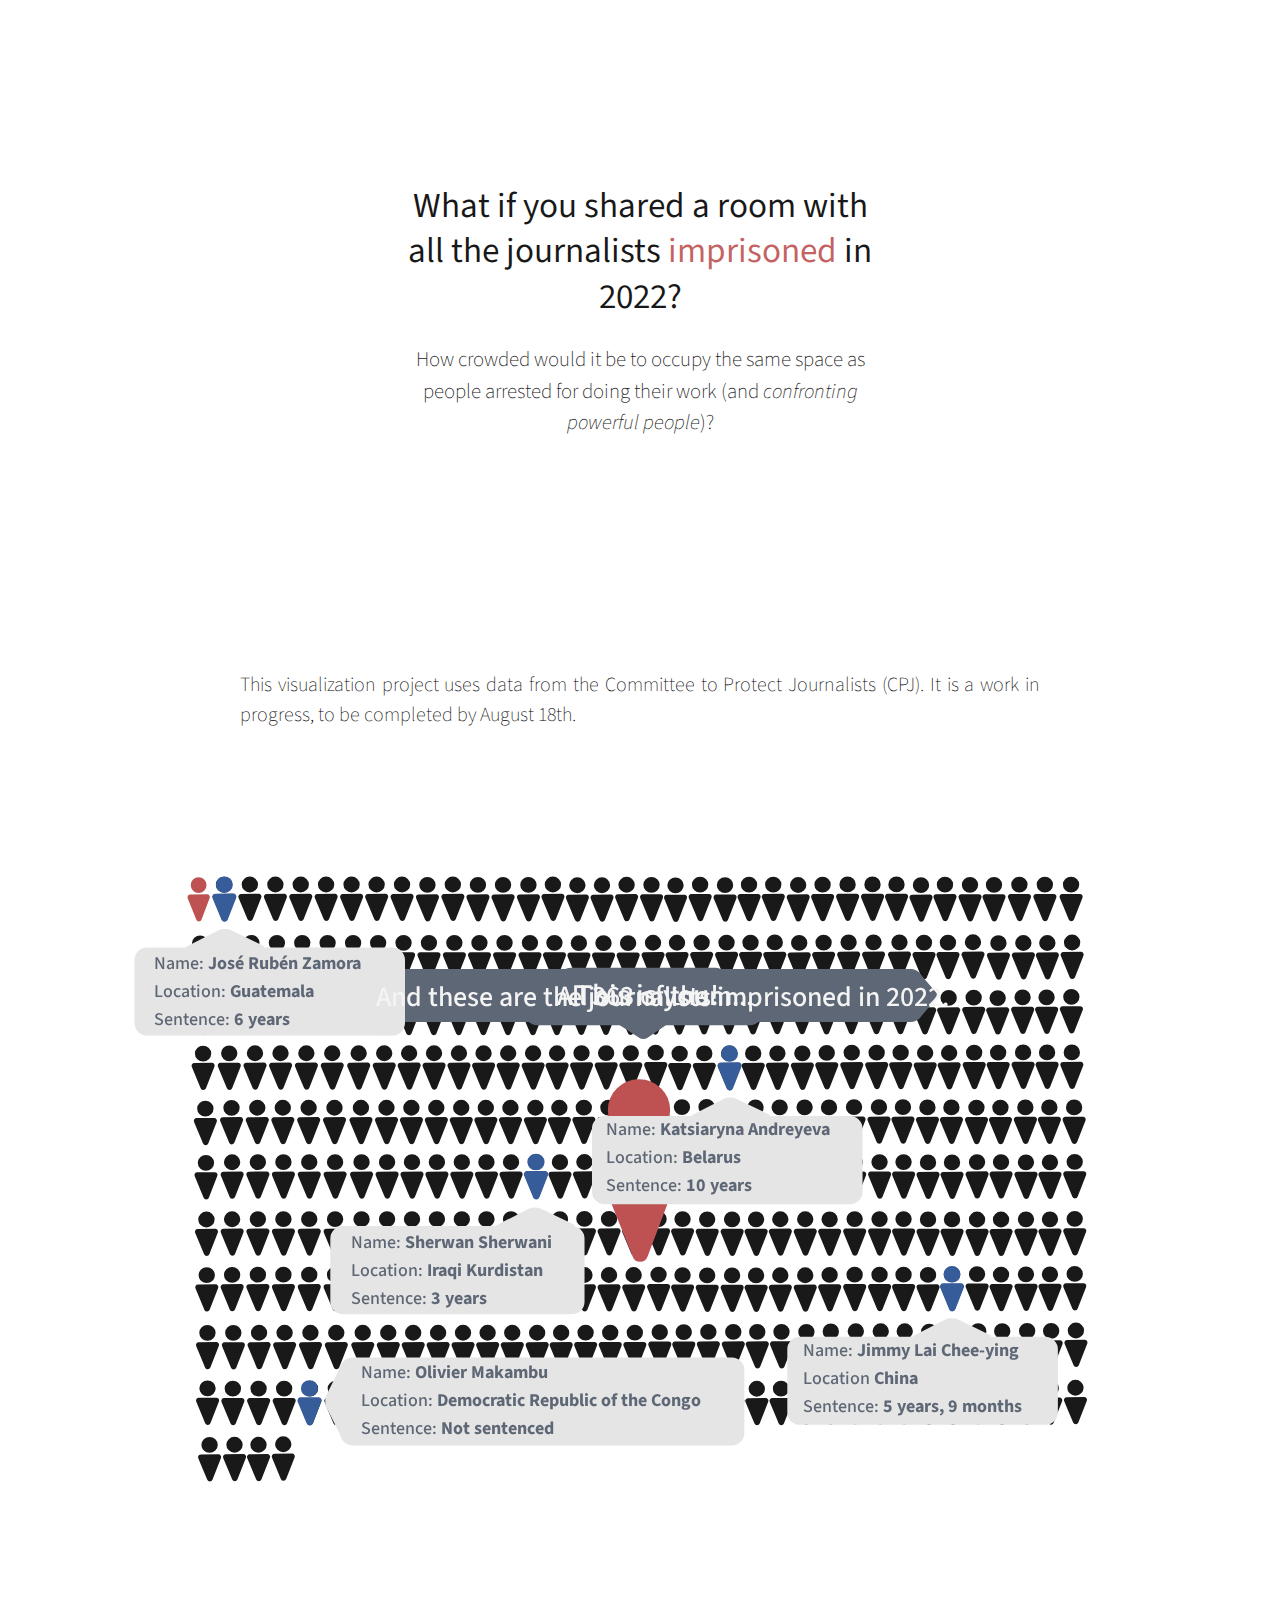
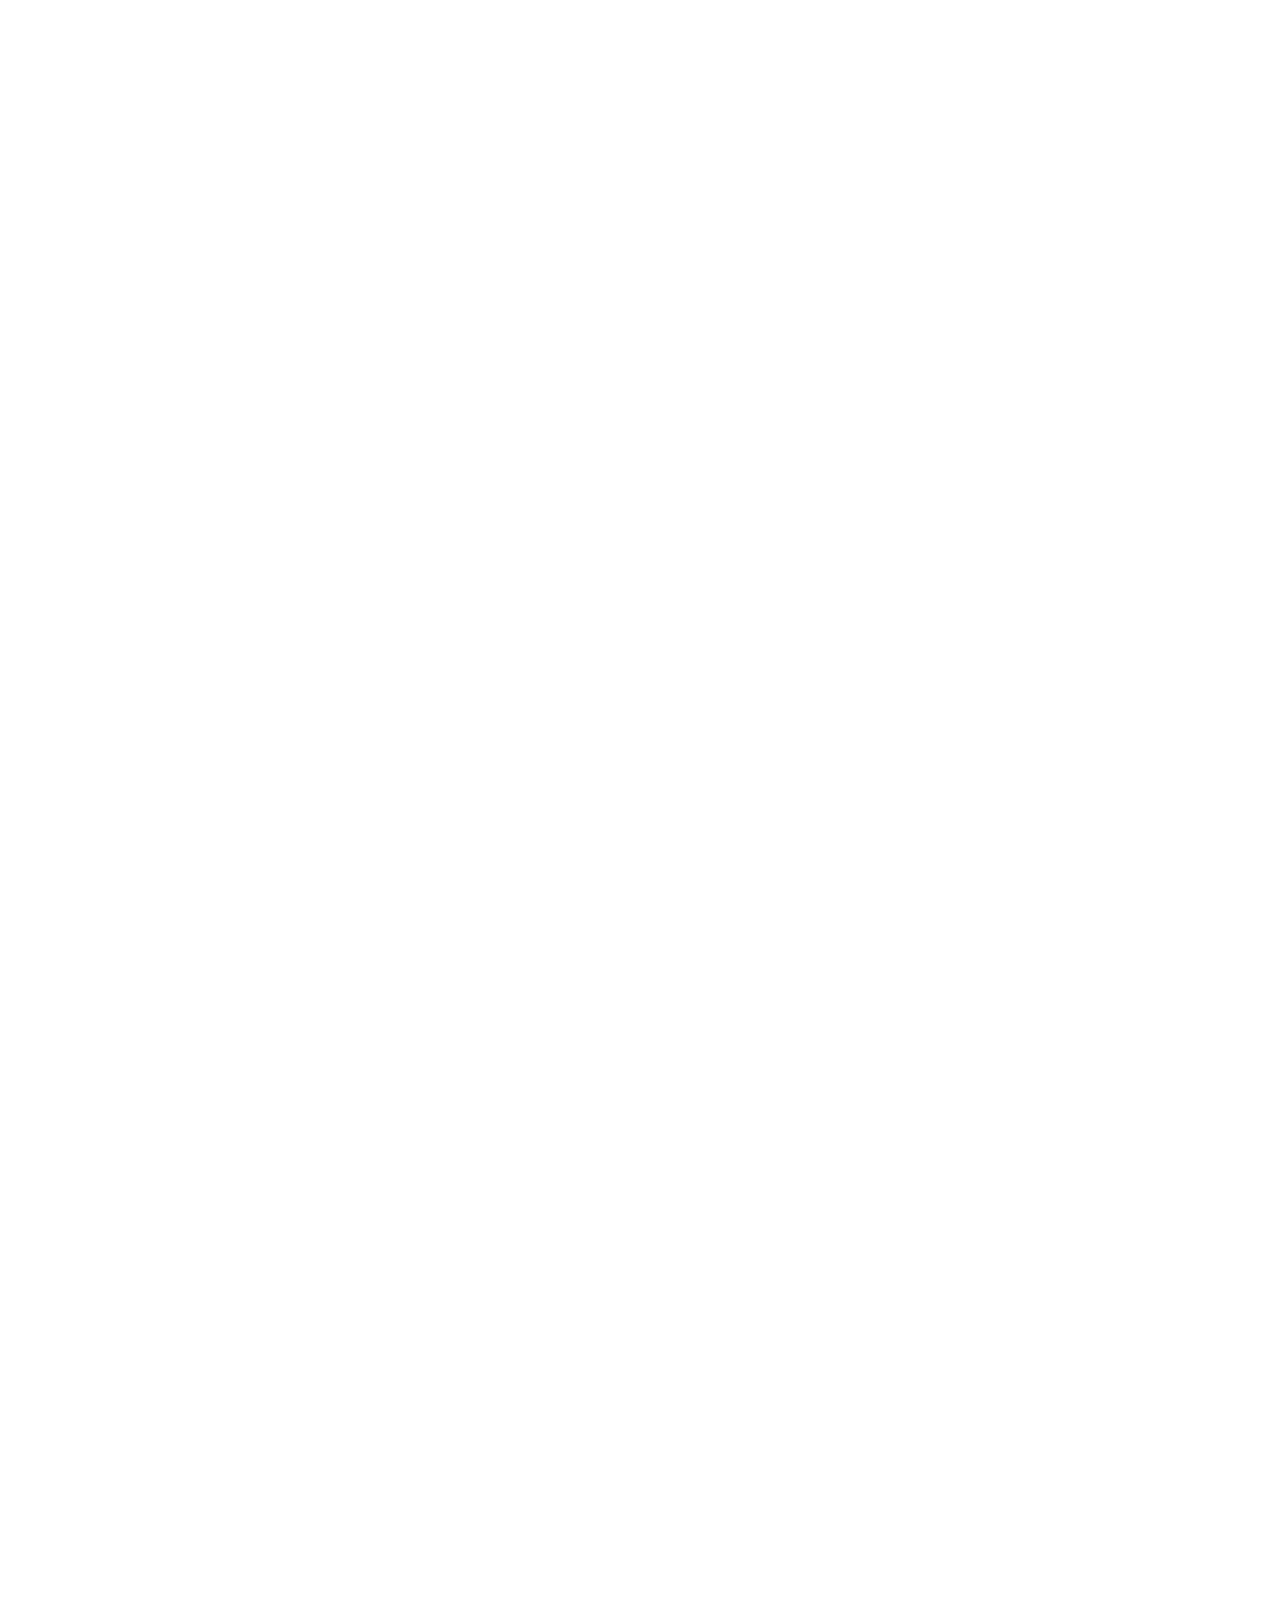
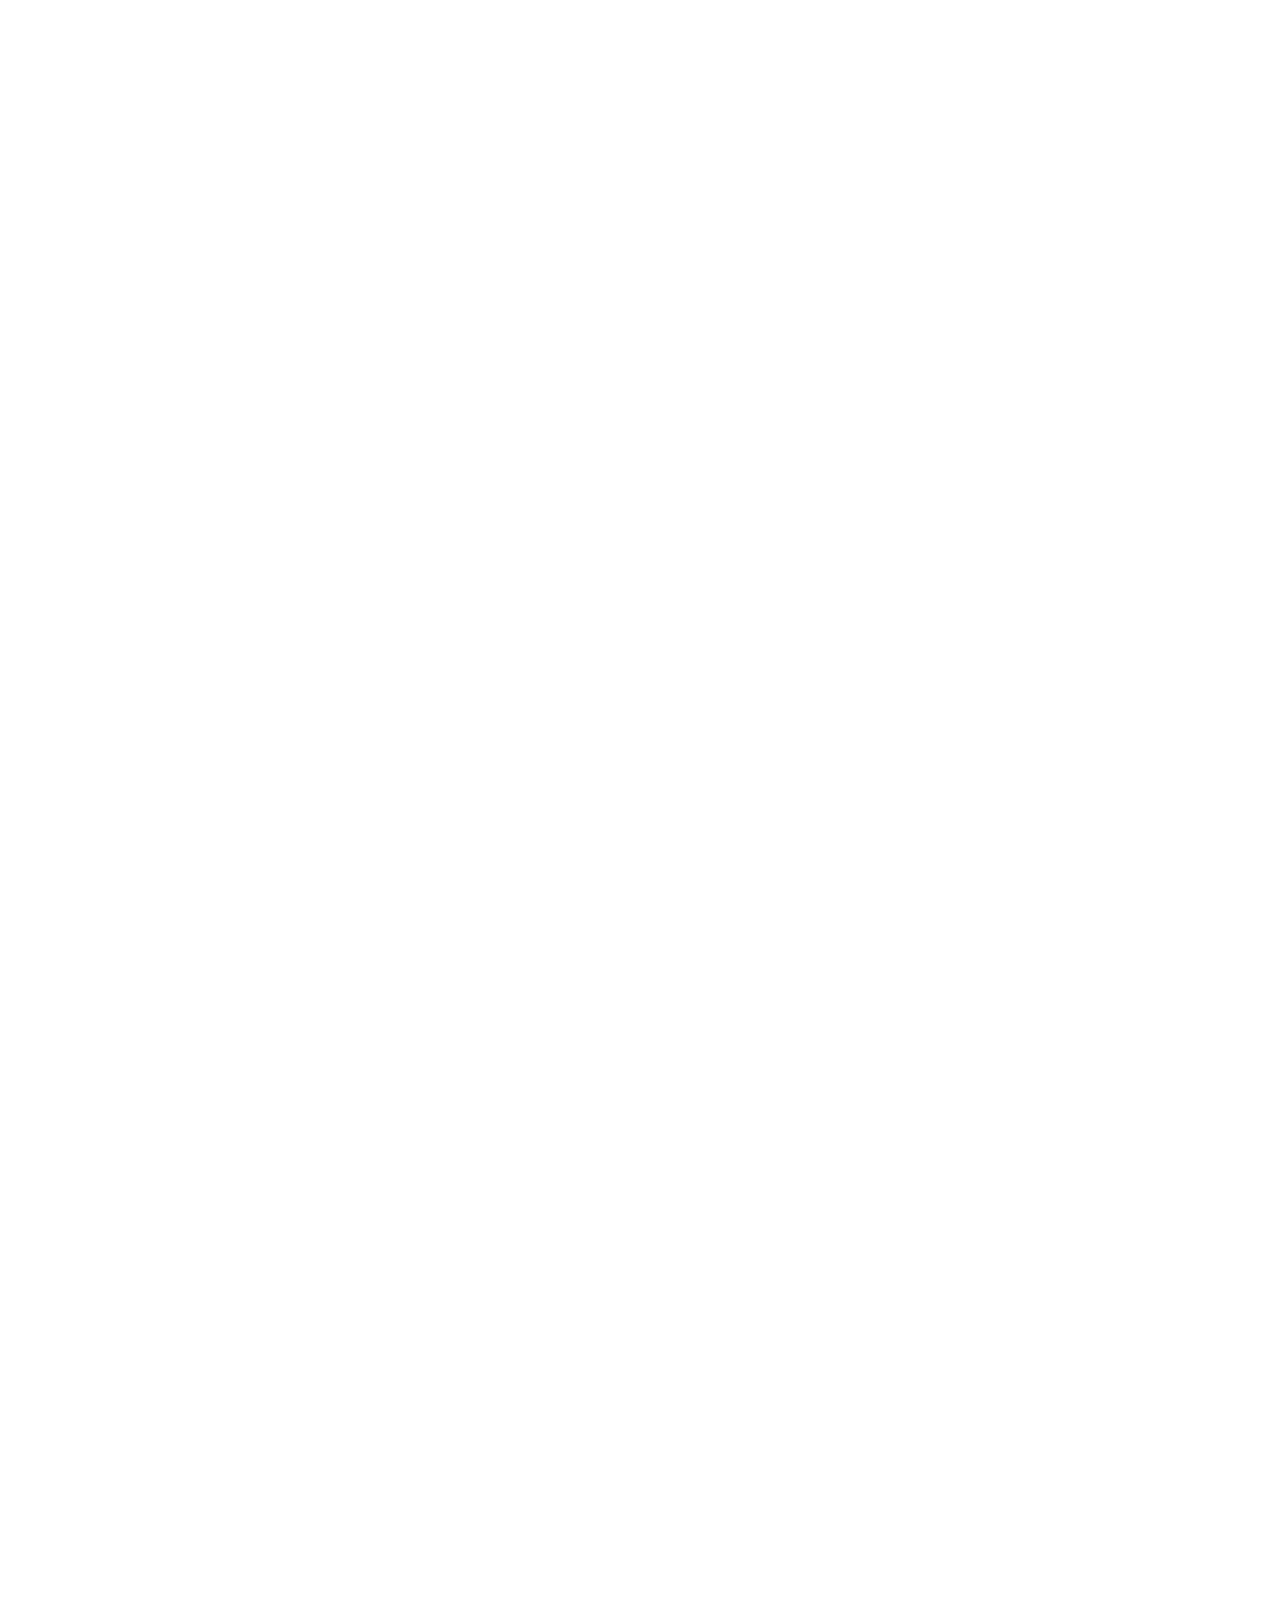
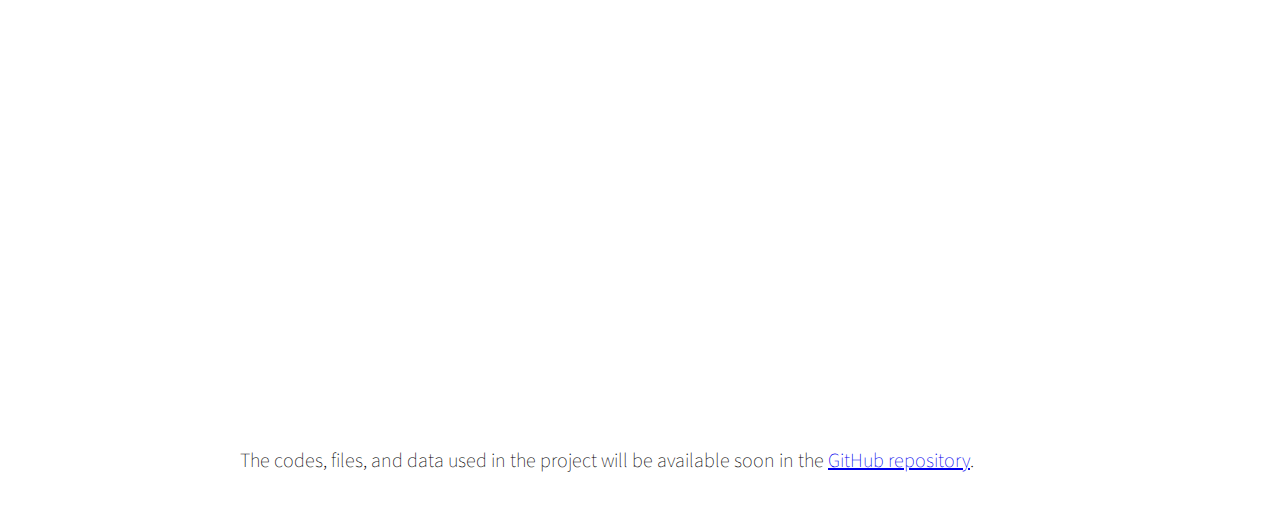
==== commit 2366344e: "Update index.html" ====
--- a/index.html
+++ b/index.html
@@ -15,7 +15,7 @@
     class="banner">
     <div class="inside">
     <div>
-        <h1 style="padding-bottom: 0; padding-left: 1.2rem; padding-right: 1.2rem;">What if you shared a room with all the journalists <span style="color: #be5252;">imprisioned</span> in 2022?</h1>
+        <h1 style="padding-bottom: 0; padding-left: 1.2rem; padding-right: 1.2rem;">What if you shared a room with all the journalists <span style="color: #be5252;">imprisoned</span> in 2022?</h1>
         <h2 style="padding-top: 0; padding-left: 1.2rem; padding-right: 1.2rem;">How crowded would it be to occupy the same space as people arrested for doing their work (and <i>confronting powerful people</i>)?</h2>
     </div>
   </div>
@@ -24,18 +24,7 @@
 
   <div class="body-text">
     <p>
-      Donec lacinia, tortor ut pulvinar tincidunt, ipsum libero congue mi, tempor eleifend neque
-      magna et nibh. Phasellus congue urna orci, vitae pulvinar nisl consequat in. Vestibulum
-      ligula odio, malesuada porta tristique at, porttitor vel mi. Maecenas gravida rhoncus
-      elementum. Fusce euismod ex ut mi porttitor, quis molestie ex congue. Integer eget congue
-      justo, ac facilisis mi.
-    </p>
-    <p>
-      Donec lacinia, tortor ut pulvinar tincidunt, ipsum libero congue mi, tempor eleifend neque
-      magna et nibh. Phasellus congue urna orci, vitae pulvinar nisl consequat in. Vestibulum
-      ligula odio, malesuada porta tristique at, porttitor vel mi. Maecenas gravida rhoncus
-      elementum. Fusce euismod ex ut mi porttitor, quis molestie ex congue. Integer eget congue
-      justo, ac facilisis mi.
+      This visualization project uses data from the Committee to Protect Journalists (CPJ). It is a work in progress, to be completed by August 18th.
     </p>
   </div>
 
@@ -3238,18 +3227,7 @@
 
 <div class="body-text">
   <p>
-    Donec lacinia, tortor ut pulvinar tincidunt, ipsum libero congue mi, tempor eleifend neque
-    magna et nibh. Phasellus congue urna orci, vitae pulvinar nisl consequat in. Vestibulum
-    ligula odio, malesuada porta tristique at, porttitor vel mi. Maecenas gravida rhoncus
-    elementum. Fusce euismod ex ut mi porttitor, quis molestie ex congue. Integer eget congue
-    justo, ac facilisis mi.
-  </p>
-  <p>
-    Donec lacinia, tortor ut pulvinar tincidunt, ipsum libero congue mi, tempor eleifend neque
-    magna et nibh. Phasellus congue urna orci, vitae pulvinar nisl consequat in. Vestibulum
-    ligula odio, malesuada porta tristique at, porttitor vel mi. Maecenas gravida rhoncus
-    elementum. Fusce euismod ex ut mi porttitor, quis molestie ex congue. Integer eget congue
-    justo, ac facilisis mi.
+    The codes, files, and data used in the project will be available soon in the <a href="https://github.com/sinderskir/crowded-room">GitHub repository</a>.
   </p>
 </div>
 
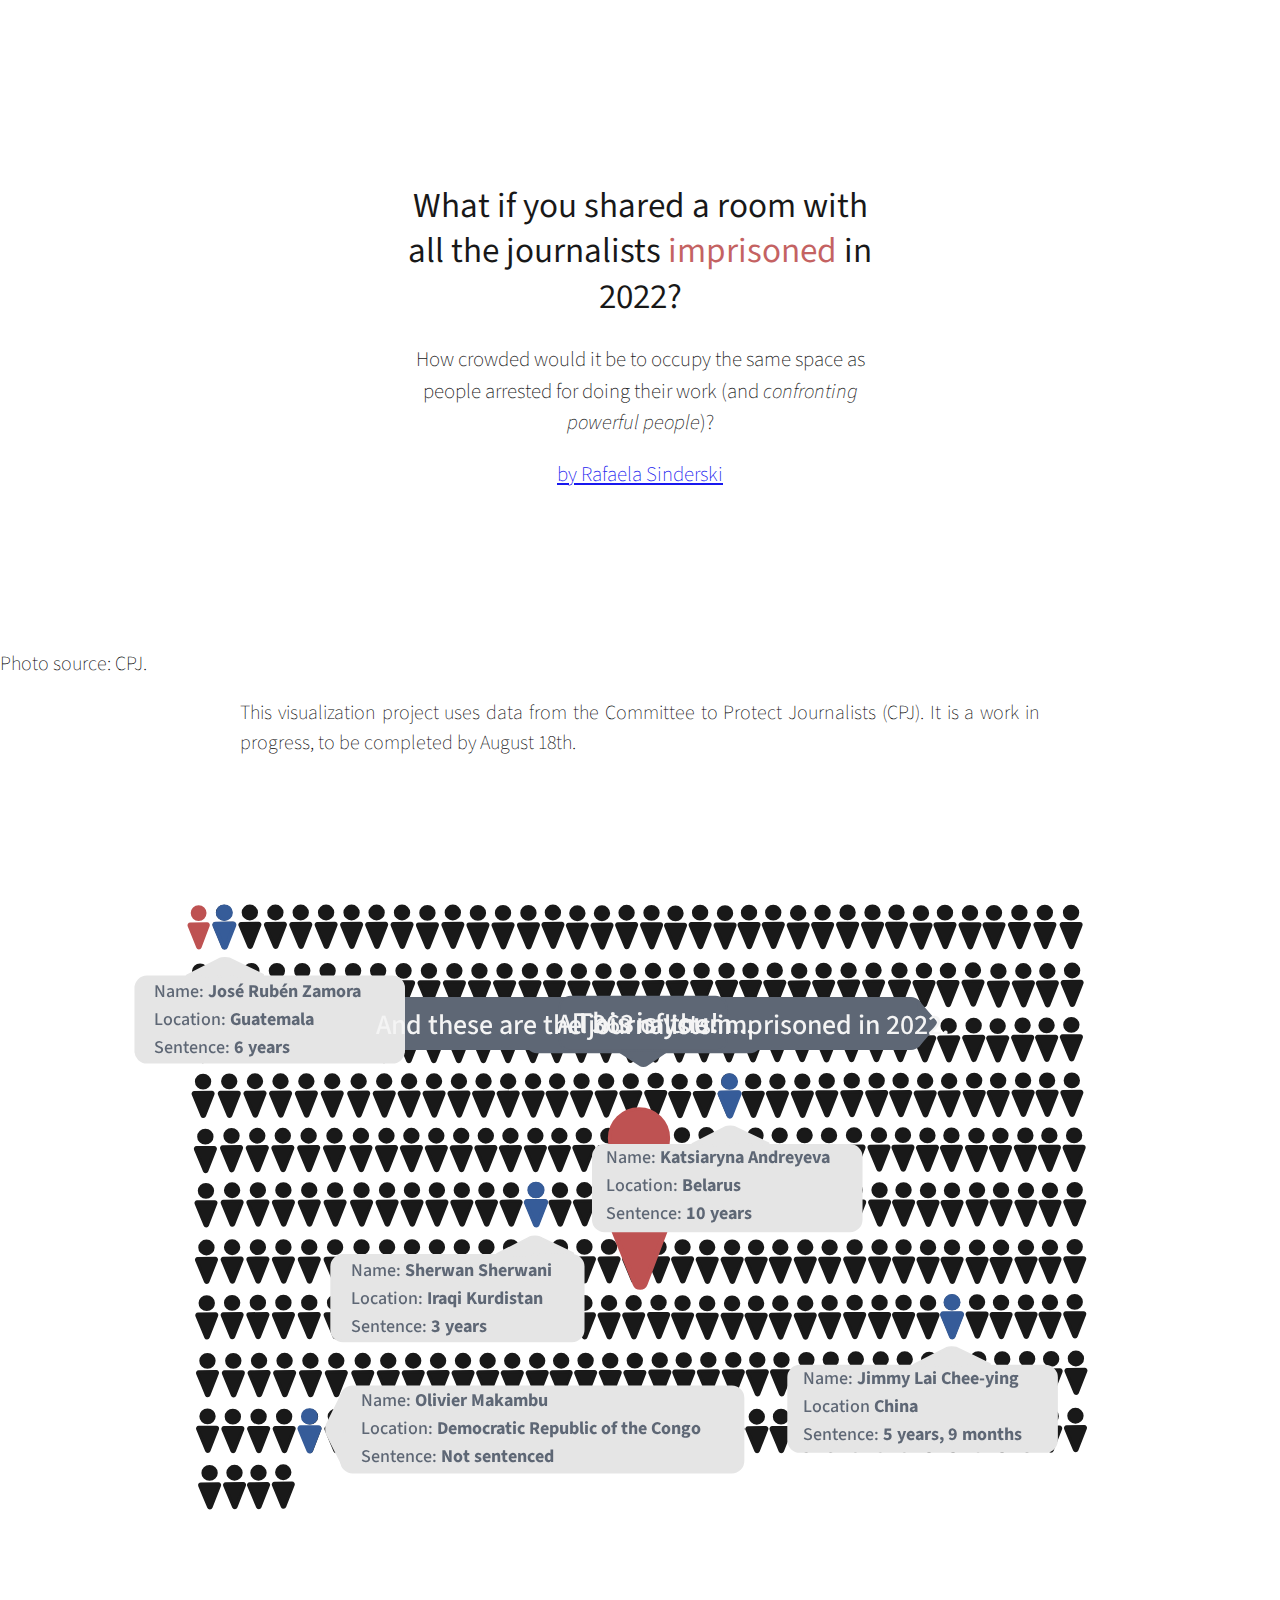
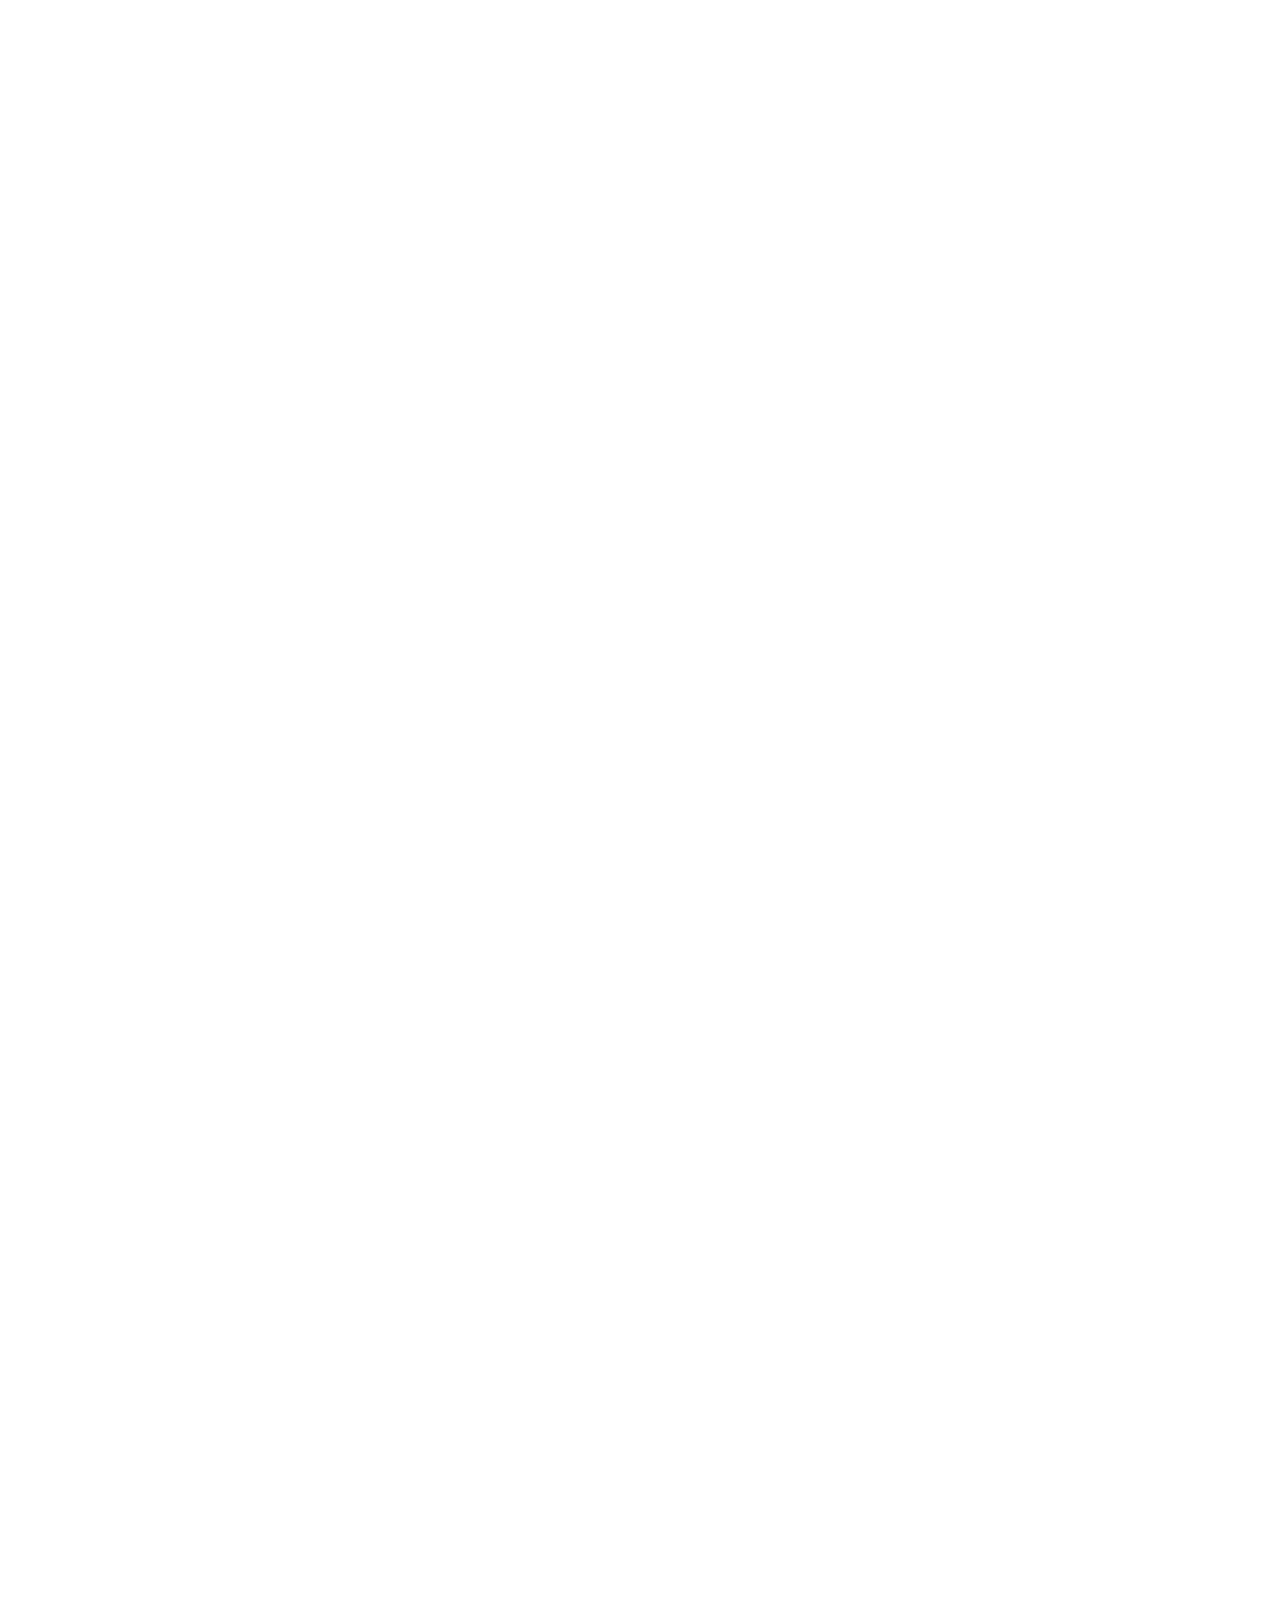
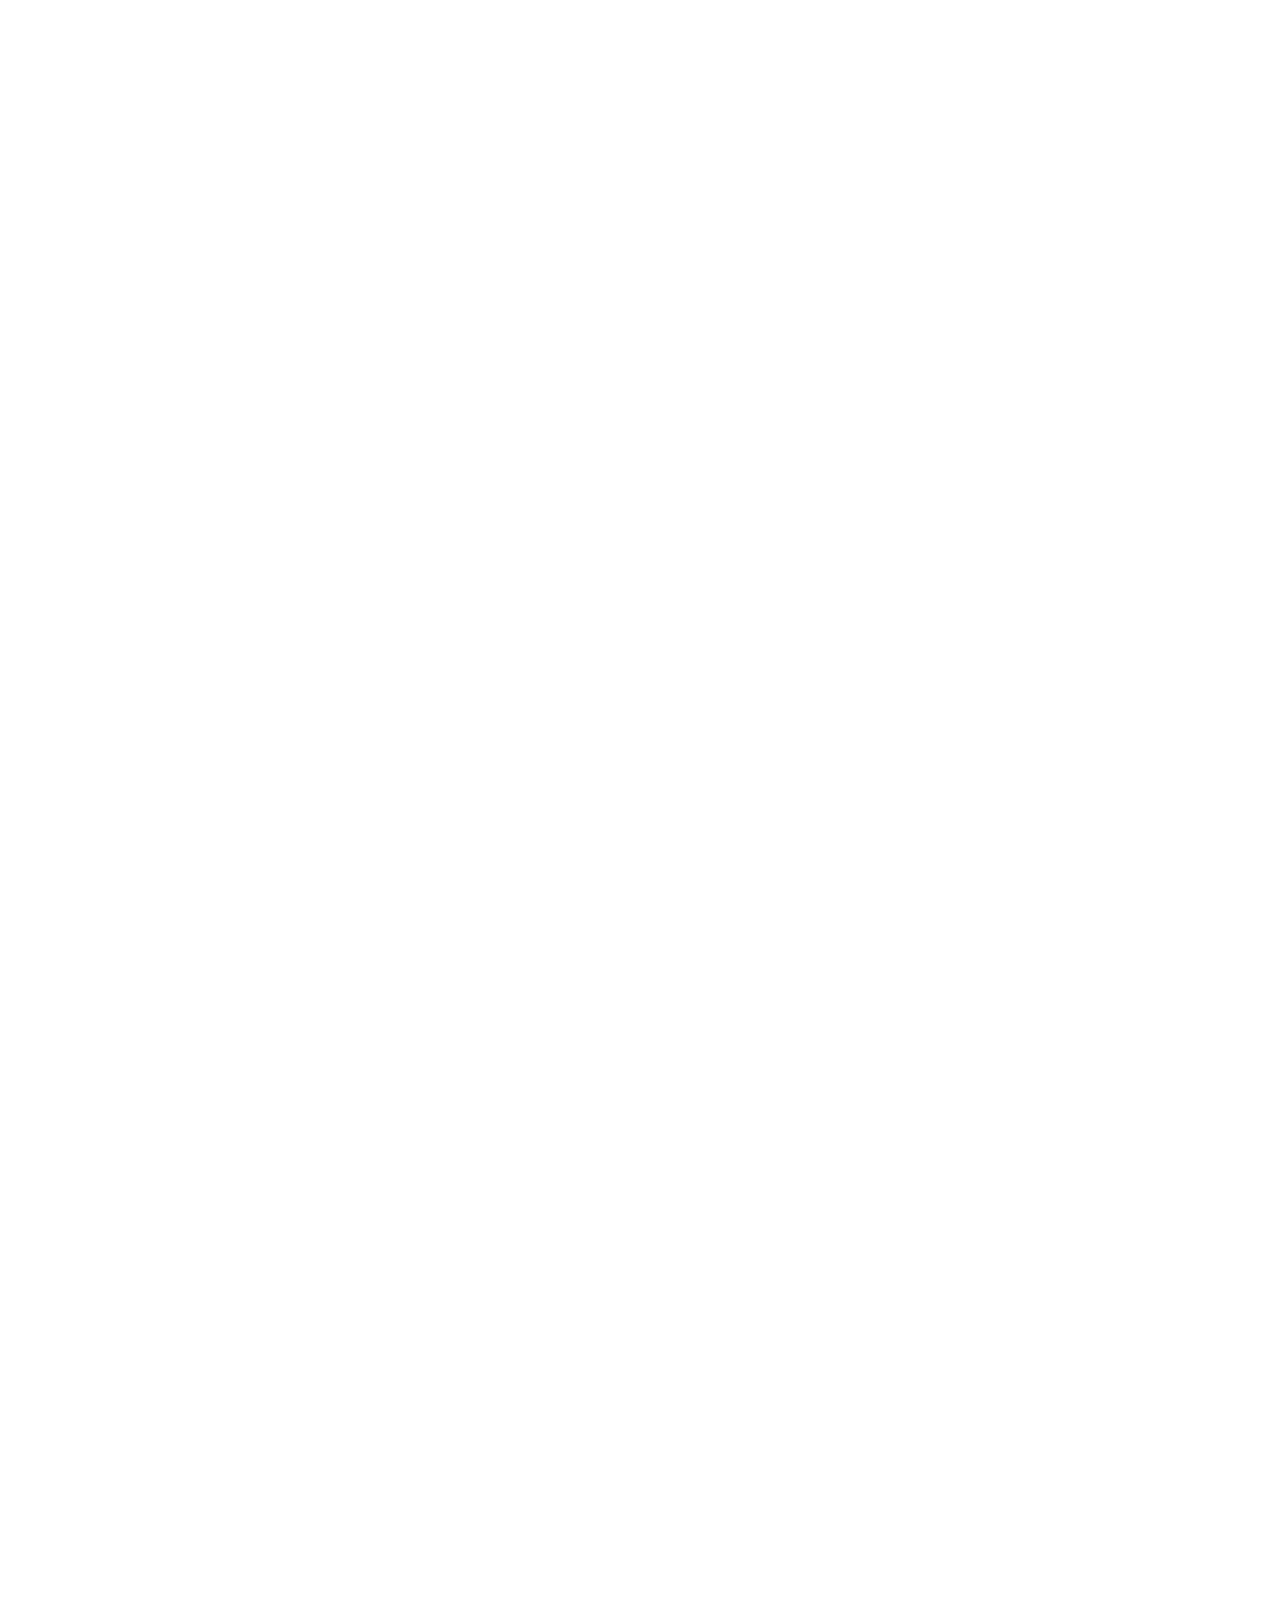
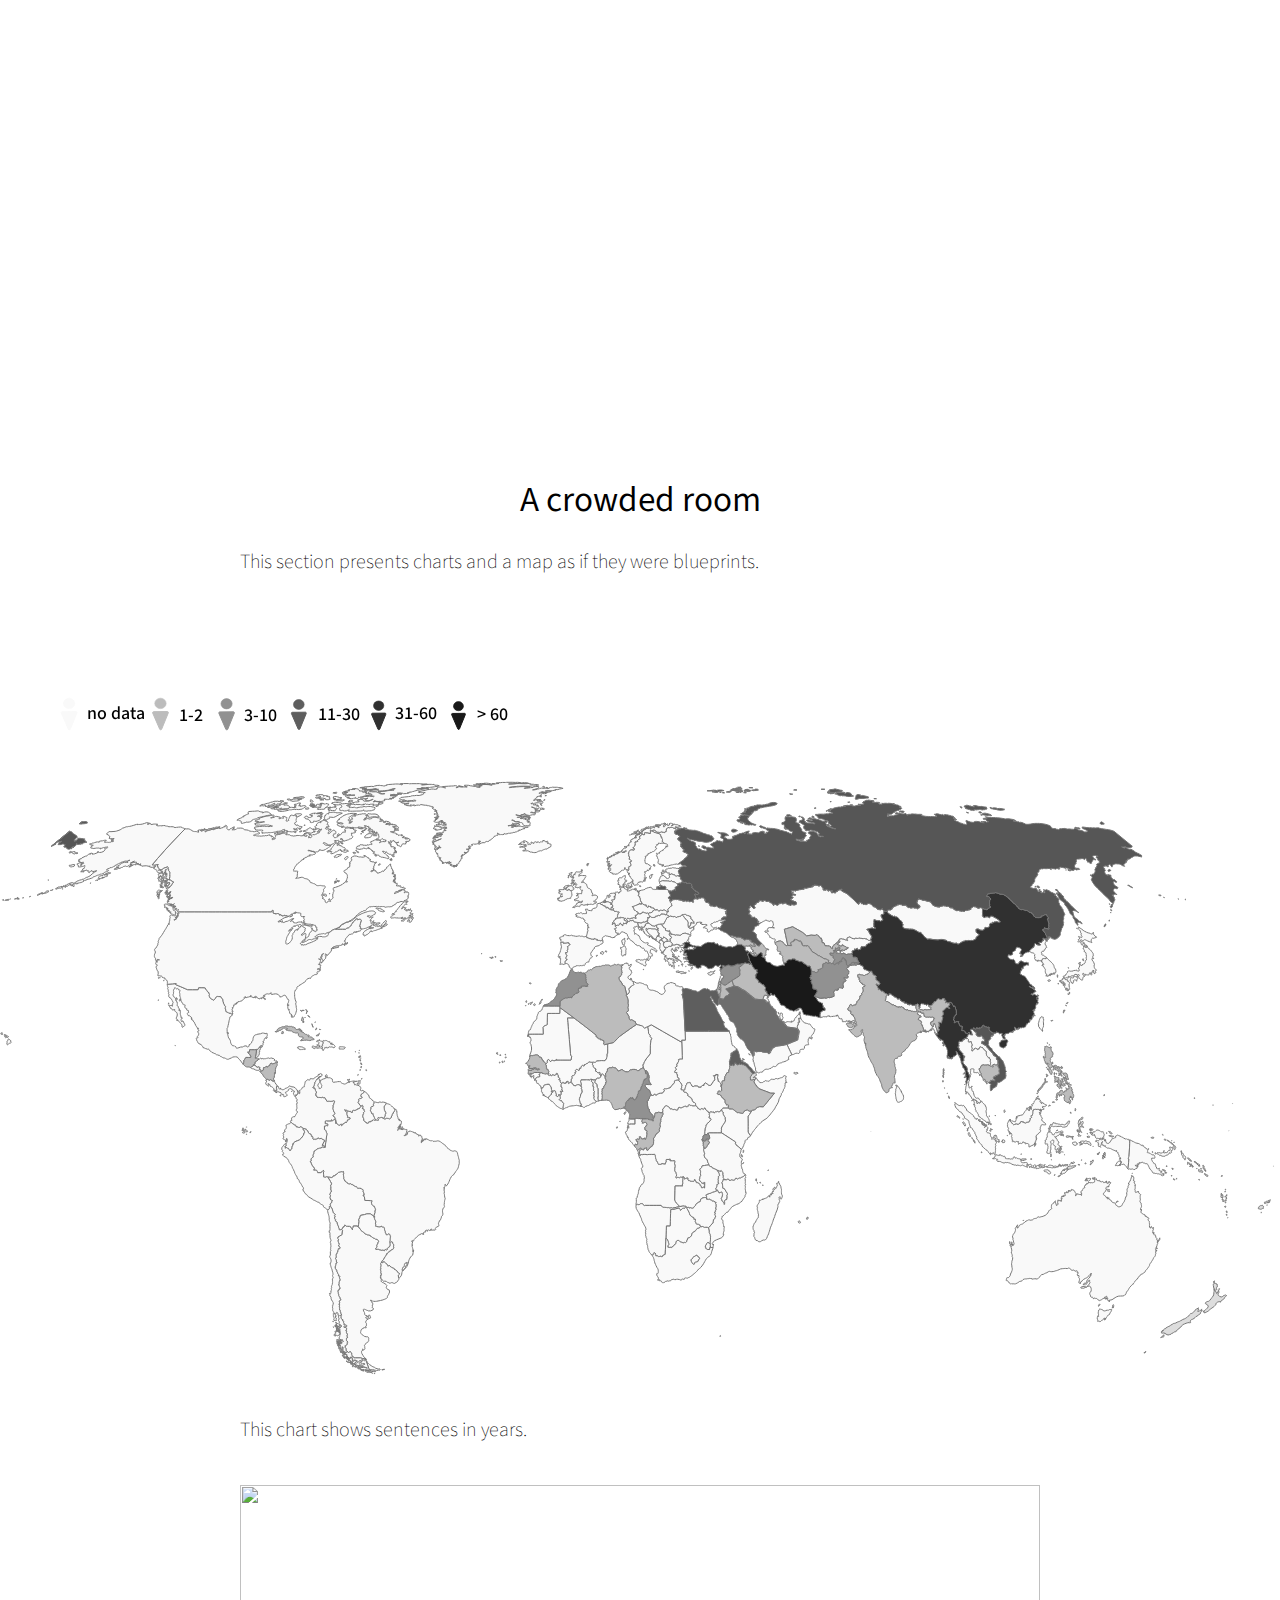
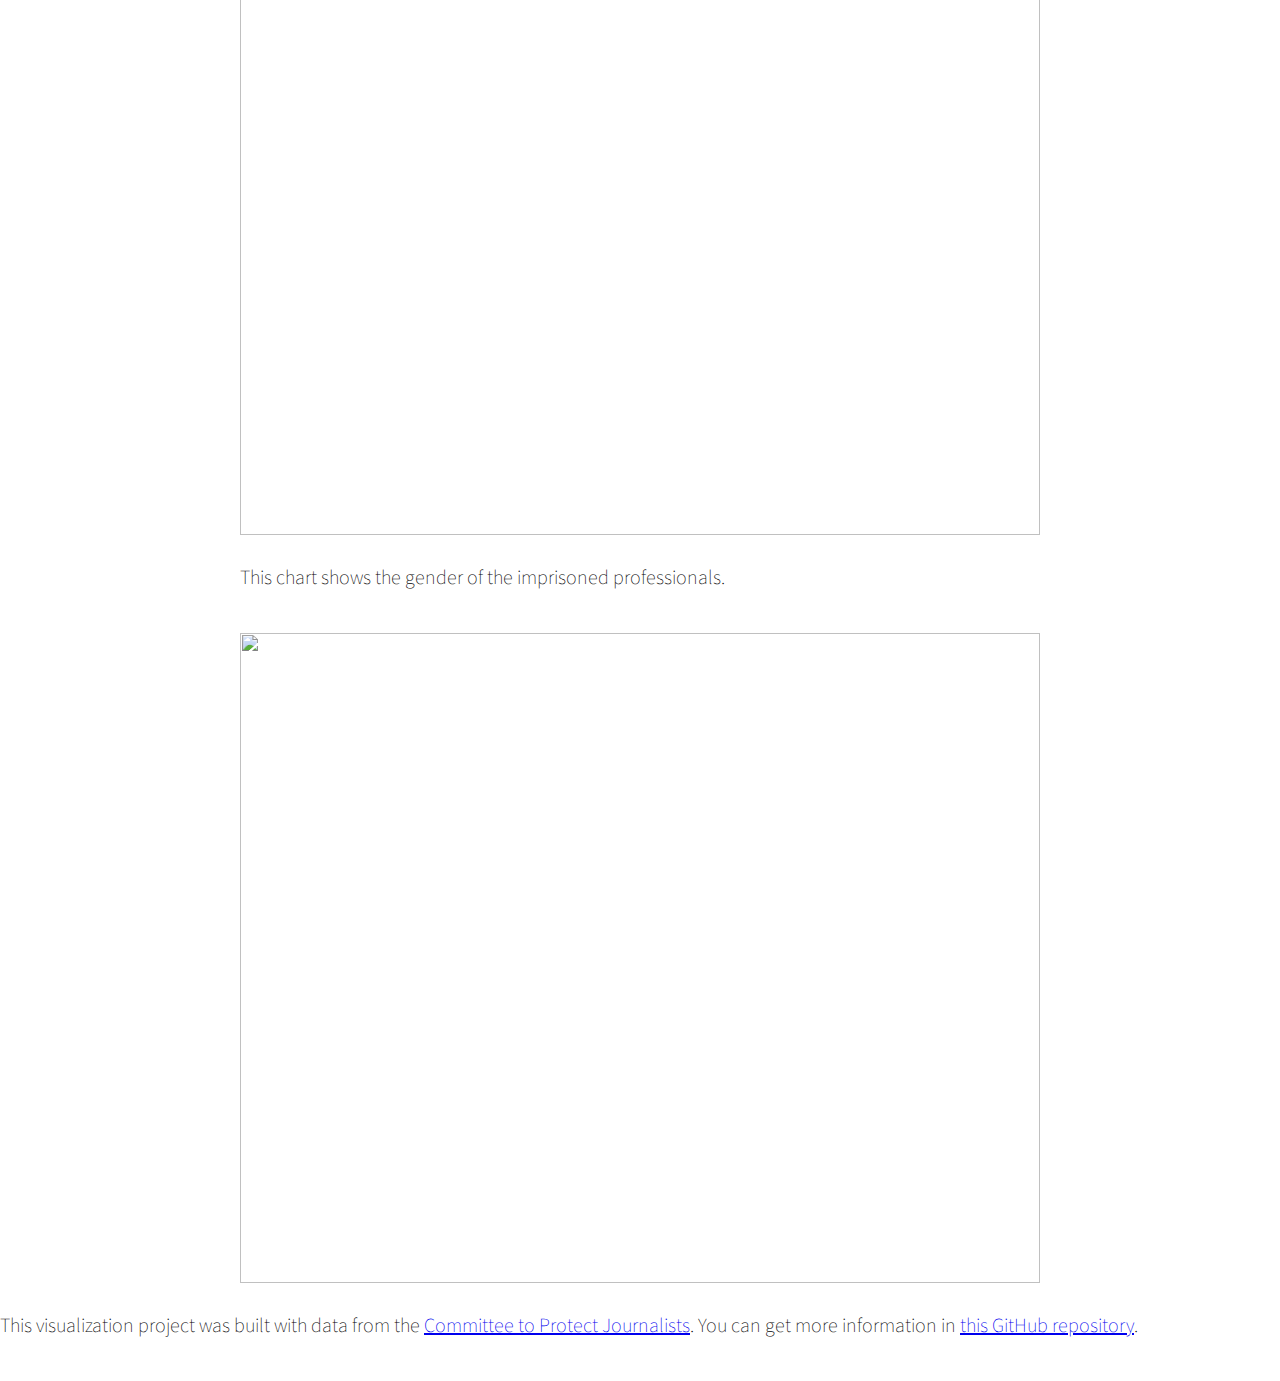
==== commit 46e1df9e: "Add files via upload" ====
--- a/index.html
+++ b/index.html
@@ -4,6 +4,7 @@
     <meta charset="utf-8" />
     <meta name="viewport" content="width=device-width, initial-scale=1" />
     <link rel="stylesheet" href="style.css">
+	<link rel="stylesheet" type="text/html" href="map.html">
     <script src="https://unpkg.com/intersection-observer@0.5.1/intersection-observer.js"></script>
     <script src="https://cdnjs.cloudflare.com/ajax/libs/scrollama/3.0.4/scrollama.min.js"></script>
     <script src="https://cdnjs.cloudflare.com/ajax/libs/d3/7.3.0/d3.min.js"></script>
@@ -11,20 +12,24 @@
 
   <body>
     
-    <section
+  <section
     class="banner">
     <div class="inside">
     <div>
         <h1 style="padding-bottom: 0; padding-left: 1.2rem; padding-right: 1.2rem;">What if you shared a room with all the journalists <span style="color: #be5252;">imprisoned</span> in 2022?</h1>
         <h2 style="padding-top: 0; padding-left: 1.2rem; padding-right: 1.2rem;">How crowded would it be to occupy the same space as people arrested for doing their work (and <i>confronting powerful people</i>)?</h2>
+		<h3><a href="https://www.rafaelasinderski.com.br/" target="_blank">by Rafaela Sinderski</a></h3>
     </div>
   </div>
   </section>
 
+  <div class="caption">
+	Photo source: CPJ.
+  </div>
 
   <div class="body-text">
     <p>
-      This visualization project uses data from the Committee to Protect Journalists (CPJ). It is a work in progress, to be completed by August 18th.
+	This visualization project uses data from the Committee to Protect Journalists (CPJ). It is a work in progress, to be completed by August 18th.
     </p>
   </div>
 
@@ -114,7 +119,7 @@
 	<!-- Artboard: Prancheta_1 -->
 	<div id="g-press-project-Prancheta_1" class="g-artboard" style="max-width: 1920px;max-height: 1080px" data-aspect-ratio="1.778" data-min-width="0">
 <div style="padding: 0 0 56.25% 0;"></div>
-		<img id="g-press-project-Prancheta_1-img" class="g-aiImg" alt="" src="press-project-Prancheta_1.png"/>
+		<img id="g-press-project-Prancheta_1-img" class="g-aiImg" alt="" src="https://raw.githubusercontent.com/sinderskir/crowded-room/2366344ea8912be8a70ff689075637d9595f11c8/img/press-project-Prancheta_1.png"/>
 <!-- Generator: Adobe Illustrator 27.6.1, SVG Export Plug-In . SVG Version: 6.00 Build 0)  -->
 <svg class="g-aiImg" version="1.2" baseProfile="tiny" id="g-press-project-Prancheta_1-interactions-img"
 	 xmlns="http://www.w3.org/2000/svg" xmlns:xlink="http://www.w3.org/1999/xlink" x="0px" y="0px" viewBox="0 0 1920 1080"
@@ -2875,7 +2880,7 @@
     </div>
 
     <div class="steps-container">
-      <div class="step">
+      <div class="step" id="step1">
         <p></p>
       </div>
       <div class="step" id="step2">
@@ -2937,13 +2942,36 @@
     d3.select("#text-lai").classed("hidden", true)
     d3.select("#text-olivier").classed("hidden", true)
 
-
+    // Step 1
+	d3.select("#step1").on('stepin', function() {
+	  // hiding
+	  d3.select("#line1").classed("hidden", true)
+	  d3.select("#line2").classed("hidden", true)
+	  d3.select("#line3").classed("hidden", true)
+	  d3.select("#line4").classed("hidden", true)
+	  d3.select("#line5").classed("hidden", true)
+	  d3.select("#line6").classed("hidden", true)
+	  d3.select("#line7").classed("hidden", true)
+	  d3.select("#line8").classed("hidden", true)
+	  d3.select("#line9").classed("hidden", true)
+	  d3.select("#line10").classed("hidden", true)
+	  d3.select("#line11").classed("hidden", true)
+	  d3.select("#tag-imprisioned").classed("hidden", true)
+	  d3.select("#text2").classed("hidden", true)
+	  // showing
+	  d3.select("#tag-you").classed("hidden", false)
+      d3.select("#you").classed("hidden", false)
+      d3.select("#text1").classed("hidden", false)
+	})
 
     // Step 2
     d3.select("#step2").on('stepin', function() {
+	  // hiding
       d3.select("#tag-you").classed("hidden", true)
       d3.select("#you").classed("hidden", true)
       d3.select("#text1").classed("hidden", true)
+	  d3.select("#tag-total").classed("hidden", true)
+	  d3.select("#text3").classed("hidden", true)
       // line 1
       d3.select("#line1").classed("hidden", false)
       d3.select("#line1")
@@ -3028,6 +3056,9 @@
         // hiding
         d3.select("#tag-imprisioned").classed("hidden", true)
         d3.select("#text2").classed("hidden", true)
+		d3.select("#zamora").classed("hidden", true)
+        d3.select("#tag-zamora").classed("hidden", true)
+        d3.select("#text-zamora").classed("hidden", true)
         // showing
         d3.select("#tag-total").classed("hidden", false)
         d3.select("#tag-total")
@@ -3047,6 +3078,9 @@
         // hiding
         d3.select("#tag-total").classed("hidden", true)
         d3.select("#text3").classed("hidden", true)
+		d3.select("#andreyeva").classed("hidden", true)
+        d3.select("#tag-andreyeva").classed("hidden", true)
+        d3.select("#text-andreyeva").classed("hidden", true)
         // showing
         d3.select("#zamora").classed("hidden", false)
         d3.select("#tag-zamora").classed("hidden", false)
@@ -3115,6 +3149,9 @@
         // hiding
         d3.select("#tag-zamora").classed("hidden", true)
         d3.select("#text-zamora").classed("hidden", true)
+		d3.select("#sherwani").classed("hidden", true)
+        d3.select("#tag-sherwani").classed("hidden", true)
+        d3.select("#text-sherwani").classed("hidden", true)
         // showing
         d3.select("#andreyeva").classed("hidden", false)
         d3.select("#tag-andreyeva").classed("hidden", false)
@@ -3138,6 +3175,9 @@
         // hiding
         d3.select("#tag-andreyeva").classed("hidden", true)
         d3.select("#text-andreyeva").classed("hidden", true)
+		d3.select("#lai").classed("hidden", true)
+        d3.select("#tag-lai").classed("hidden", true)
+        d3.select("#text-lai").classed("hidden", true)
         // showing
         d3.select("#sherwani").classed("hidden", false)
         d3.select("#tag-sherwani").classed("hidden", false)
@@ -3161,6 +3201,9 @@
         // hiding
         d3.select("#tag-sherwani").classed("hidden", true)
         d3.select("#text-sherwani").classed("hidden", true)
+		d3.select("#olivier").classed("hidden", true)
+		d3.select("#tag-olivier").classed("hidden", true)
+        d3.select("#text-olivier").classed("hidden", true)
         // showing
         d3.select("#lai").classed("hidden", false)
         d3.select("#tag-lai").classed("hidden", false)
@@ -3226,11 +3269,6810 @@
   </script>
 
 <div class="body-text">
+<h1>A crowded room</h1>
   <p>
-    The codes, files, and data used in the project will be available soon in the <a href="https://github.com/sinderskir/crowded-room">GitHub repository</a>.
+    This section presents charts and a map as if they were blueprints.
   </p>
 </div>
 
+<div id="map-container">
+
+<!-- Generated by ai2html v0.102.1 - 2023-07-31 12:28 -->
+<!-- ai file: map.ai -->
+<style media="screen,print">
+	#g-map-box ,
+	#g-map-box .g-artboard {
+		margin:0 auto;
+	}
+	#g-map-box p {
+		margin:0;
+	}
+	#g-map-box .g-aiAbs {
+		position:absolute;
+	}
+	#g-map-box .g-aiImg {
+		position:absolute;
+		top:0;
+		display:block;
+		width:100% !important;
+	}
+	#g-map-box .g-aiSymbol {
+		position: absolute;
+		box-sizing: border-box;
+	}
+	#g-map-box .g-aiPointText p { white-space: nowrap; }
+	#g-map-Prancheta_1 {
+		position:relative;
+		overflow:hidden;
+	}
+	#g-map-Prancheta_1 p {
+		font-weight:500;
+		line-height:29px;
+		height:auto;
+		filter:alpha(opacity=100);
+		-ms-filter:progid:DXImageTransform.Microsoft.Alpha(Opacity=100);
+		opacity:1;
+		letter-spacing:0em;
+		font-size:24px;
+		text-align:left;
+		color:rgb(0,0,0);
+		text-transform:none;
+		padding-bottom:0;
+		padding-top:0;
+		mix-blend-mode:normal;
+		font-style:normal;
+		position:static;
+	}
+	#g-map-Prancheta_1 .g-pstyle0 {
+		font-weight:700;
+		line-height:127px;
+		height:127px;
+		font-size:106px;
+		color:rgb(255,255,255);
+	}
+	#g-map-Prancheta_1 .g-pstyle1 {
+		height:29px;
+	}
+
+</style>
+
+<div id="g-map-box" class="ai2html">
+
+	<!-- Artboard: Prancheta_1 -->
+	<div id="g-map-Prancheta_1" class="g-artboard" style="max-width: 2017px;max-height: 1226px" data-aspect-ratio="1.645" data-min-width="0">
+<div style="padding: 0 0 60.7833% 0;"></div>
+		<img id="g-map-Prancheta_1-img" class="g-aiImg" alt="" src="https://github.com/sinderskir/crowded-room/blob/main/img/map-Prancheta_1.jpg?raw=true"/>
+<!-- Generator: Adobe Illustrator 27.6.1, SVG Export Plug-In . SVG Version: 6.00 Build 0)  -->
+<svg class="g-aiImg" version="1.2" baseProfile="tiny" id="g-map-Prancheta_1-interactions-img"
+	 xmlns="http://www.w3.org/2000/svg" xmlns:xlink="http://www.w3.org/1999/xlink" x="0px" y="0px" viewBox="0 0 2017 1226"
+	 overflow="visible" xml:space="preserve">
+<g>
+	<g id="legenda" data-name="legenda">
+		<g id="no-data" data-name="no-data">
+			<g id="1" data-name="1">
+				<path fill="#F9F9F9" stroke="#F9F9F9" stroke-miterlimit="10" d="M96.517,151.246c3.725,8.576,7.45,17.152,11.176,25.728
+					c0.549,1.263,2.498,1.245,3.018-0.029l10.579-25.907c0.4-0.98-0.393-2.024-1.529-2.015l-21.755,0.178
+					C96.866,149.212,96.094,150.273,96.517,151.246z"/>
+				<ellipse fill="#F9F9F9" stroke="#F9F9F9" stroke-miterlimit="10" cx="108.846" cy="136.159" rx="8.918" ry="8.211"/>
+			</g>
+			
+				<text id="no-data-2" data-name="no-data" transform="matrix(1.0019 0 0 1 137.0259 162.6807)" display="none" fill="#111111" font-family="'YuGothic-Light'" font-size="23.942px">no data</text>
+		</g>
+		<g id="3-10" data-name="3-10">
+			<path fill="#919191" stroke="#919191" stroke-miterlimit="10" d="M344.839,151.578c3.673,8.455,7.346,16.911,11.018,25.366
+				c0.541,1.245,2.463,1.227,2.975-0.029l10.43-25.542c0.394-0.966-0.387-1.995-1.508-1.986l-21.448,0.176
+				C345.184,149.573,344.422,150.618,344.839,151.578z"/>
+			<ellipse fill="#919191" stroke="#919191" stroke-miterlimit="10" cx="356.995" cy="136.703" rx="8.793" ry="8.096"/>
+			
+				<text id="3-10-2" data-name="3-10" transform="matrix(1.0019 0 0 1 384.8721 165.439)" display="none" fill="#111111" font-family="'YuGothic-Light'" font-size="23.942px">3-10</text>
+		</g>
+		<g id="31-60" data-name="31-60">
+			<path fill="#303030" stroke="#303030" stroke-miterlimit="10" d="M585.528,153.466c3.378,7.776,6.755,15.552,10.133,23.329
+				c0.497,1.145,2.265,1.128,2.736-0.026l9.592-23.49c0.363-0.888-0.356-1.835-1.387-1.827l-19.726,0.162
+				C585.845,151.622,585.145,152.583,585.528,153.466z"/>
+			<ellipse fill="#303030" stroke="#303030" stroke-miterlimit="10" cx="596.708" cy="139.786" rx="8.087" ry="7.446"/>
+			
+				<text id="31-60-2" data-name="31-60" transform="matrix(0.9744 0 0 1 622.8135 162.6064)" display="none" fill="#111111" font-family="'YuGothic-Light'" font-size="23.942px">31-60</text>
+		</g>
+		<g id="11-30" data-name="11-30">
+			<path fill="#5E5E5E" stroke="#5E5E5E" stroke-miterlimit="10" d="M459.223,152.098c3.512,8.086,7.024,16.171,10.536,24.257
+				c0.517,1.191,2.355,1.173,2.845-0.027l9.974-24.425c0.377-0.924-0.37-1.908-1.442-1.899l-20.51,0.168
+				C459.553,150.18,458.825,151.18,459.223,152.098z"/>
+			<ellipse fill="#5E5E5E" stroke="#5E5E5E" stroke-miterlimit="10" cx="470.848" cy="137.874" rx="8.408" ry="7.742"/>
+			
+				<text id="11-30-2" data-name="11-30" transform="matrix(1.0019 0 0 1 501.0605 163.9243)" display="none" fill="#111111" font-family="'YuGothic-Light'" font-size="23.942px">11-30</text>
+		</g>
+		<g id="1-2" data-name="1-2">
+			<path fill="#BCBCBC" stroke="#BCBCBC" stroke-miterlimit="10" d="M240.524,151.214c3.72,8.564,7.44,17.128,11.16,25.693
+				c0.548,1.261,2.494,1.243,3.014-0.029l10.564-25.871c0.4-0.978-0.392-2.021-1.527-2.012l-21.725,0.178
+				C240.874,149.183,240.102,150.242,240.524,151.214z"/>
+			<ellipse fill="#BCBCBC" stroke="#BCBCBC" stroke-miterlimit="10" cx="252.837" cy="136.148" rx="8.906" ry="8.2"/>
+			
+				<text transform="matrix(1.0019 0 0 1 281.6709 165.4131)" display="none" fill="#111111" font-family="'YuGothic-Light'" font-size="23.942px">1-2</text>
+		</g>
+		<g id=">60" data-name=">60">
+			<path fill="#191919" stroke="#191919" stroke-miterlimit="10" d="M711.61,153.76c3.268,7.522,6.535,15.045,9.802,22.567
+				c0.481,1.108,2.191,1.092,2.647-0.025l9.279-22.724c0.351-0.859-0.344-1.775-1.342-1.767l-19.082,0.156
+				C711.917,151.975,711.239,152.906,711.61,153.76z"/>
+			<ellipse fill="#191919" stroke="#191919" stroke-miterlimit="10" cx="722.425" cy="140.526" rx="7.823" ry="7.202"/>
+			
+				<text id=">60-2" data-name=">60" transform="matrix(1.0019 0 0 1 752.0137 163.8862)" display="none" fill="#111111" font-family="'YuGothic-Light'" font-size="23.942px">&gt;60</text>
+		</g>
+	</g>
+	<g id="regions-svg" data-name="regions-svg">
+		<g id="region-svg" data-name="region-svg">
+			<path fill="#F9F9F9" stroke="#757575" stroke-miterlimit="10" d="M1042.651,509.001l0.833,0.844l0.208,0.752l1.166,0.356
+				l0.421,0.462l0.231,0.832l0.427,0.766l-0.099,0.687l-0.359,1.017l0.294,1.004l-0.506,0.198l0.614,1.018l-0.274,0.608l0.639,1.349
+				l0.427,0.304l0.426,1.191l1.299,0.013l0.096,0.384l0.091,0.755l0.446,0.543l-0.021,0.622l-0.483,0.768l-0.581-0.093l-0.243,0.821
+				l-0.409,0.649l-0.117,1.18l-1.43,0.345l-0.512,0.411l0.648,1.021l-0.108,0.385l-1.048,0.995l-1.023-0.332l-0.008-1.088
+				l-0.395-0.318l-0.684-1.074l-2.303-1.273l-0.077-0.623l0.225-0.901l-0.299-0.172l-0.793-1.219l0.275-0.41l0.252-2.899
+				l0.305-0.688l-0.577-1.018l0.422-0.688l-0.033-0.463l0.459-0.397l-0.199-0.436l0.111-1.017l-0.745-0.33l-0.519,0.013l-0.168-0.7
+				l0.212-1.017l-0.709-0.541l2.183-3.324l0.177,0.804l0.509,0.541L1042.651,509.001z"/>
+		</g>
+		<g id="region-svg-2" data-name="region-svg">
+			<path fill="#F9F9F9" stroke="#757575" stroke-miterlimit="10" d="M1149.344,652.626l-0.075,0.227l0.479,2.643l0.715,1.335
+				l1.359,1.868l-0.82-0.467l0.255,1.455l0.304,0.827l0.11,1.174l0.405,1.014l-0.187,1.628l0.289,1.788l-0.198,0.293l0.589,1.414
+				l-0.034,1.841l0.344,0.627l0.604,2.934l0.345,1.293l0.616,1l1.398,0.16l0.417,0.653l0.626,0.227l1.257,1.146l-0.151,0.52
+				l0.512,0.747l1.11,0.466l1.402,1.16l-0.645,0.746l-0.573,1.733l-0.489,0.653l-0.513-0.12l-0.952,0.12l-0.138,0.453l-0.582,0.28
+				l-0.607-0.2l-0.019,0.666l-0.918,0.08l-0.565,0.253l0.047,0.546l-0.647,1.479l-0.506-0.333l-1.072,0.266l-0.666-0.28
+				l-0.014,1.865l0.173,0.2l-0.394,0.799l-0.322,0.08l-0.027,0.906l0.473,0.773l-0.135,0.559l0.166,0.44l-0.34,0.453l-0.399,1.878
+				l-0.609,1.705l-0.338,1.718l-0.45,1.678l-0.595,0.493l0.194,1.092l0.584,4.686l0.221,0.492l-0.556,1.93l0.333,1.038l-0.443,0.732
+				l-0.236,1.384l-0.435,1.437l-0.226,0.279l-0.509,2.395l0.195,0.346l-0.109,1.463l-0.521-0.306l-0.49,0.04l-1.187,0.386
+				l-0.456-0.027l-0.384,0.452l-1.187,2.474l-0.907,2.248l-0.886,0.758l-0.309,0.585l0.244,0.758l-0.158,1.303l-0.577,1.343
+				l0.328,0.585l-0.286,1.343l0.141,0.425l-0.678,1.117l-0.449,0.239l-0.499-0.811l-0.6-0.532l-0.748,0.612l-0.499,1.01
+				l-0.494,0.585l0.169,0.784l-0.148,0.572l0.365,1.289l-0.111,0.598l-0.463,0.425l-0.132,1.17l-0.635,2.22l0.05,0.532h-1.279
+				l-0.095-0.864l0.158-0.93l0.265-0.319l0.144-0.758l-0.01-1.05l-0.182-0.638l-0.403-0.053l-0.673-1.236l-0.844-0.811l-1.081-1.422
+				l-1.584-0.532l0.255-0.651l-0.95-5.558l0.212-0.798l0.397-2.966l-0.011-0.346l-3.12-0.146l0.196,1.569l-0.095,0.452l-3.79,0.013
+				l1.56,1.543l0.213,0.399l0.087,2.925l0.318,1.529l-1.694,2.021l-1.019,0.771l-1.053,2.26l-0.496,0.585l-2.24,3.11l-0.8,0.159
+				h-1.717l-0.397,0.186l-1.793-1.635l-3.27-2.313l-0.346,0.013l-2.357,1.422l0.054,2.313h-2.758l-0.586,0.758l-1.017,1.076
+				l-0.198,0.97l-4.365,0.04l-0.825-1.861l-0.894,0.04l-1.792-0.12l-1.937-0.027l-0.854,0.213l-1.72,0.744l-1.856-0.545
+				l-0.503-0.492l-0.642-1.914l-0.596-0.585l-0.401-0.851l-0.722-0.465l-0.028-1.329l-0.722-0.452l-0.415,0.239l-1.234,0.306
+				l-0.44-0.093l-0.724,0.266l-0.513-0.106l-0.763,0.186l-0.562,1.05l0.19,0.372l-0.649,1.316l-0.54,0.385l-0.672,1.143l0.031,1.608
+				l-0.809,0.691l0.154,0.425l-0.348,0.957l-0.113,0.85l0.218,0.957l-0.301,0.558l-0.852,0.385l-0.933,1.023l-1.672-0.505
+				l-1.005,0.053l-0.919-0.332l-0.469,0.385l-0.305-0.771l0.057-0.97l-0.351-0.199l0.16-1.355l0.672-0.252l0.242-0.784l-0.084-1.661
+				l0.405-0.824l-0.193-1.542l-2.193-3.948l-1.913-1.715l-0.797-1.529l0.634-2.021l-0.342-0.678l0.039-0.745l-0.927,0.146
+				l-0.304-0.585l-0.478-0.186l-0.6-0.798l-0.047-0.519l0.421-2.447l-0.944,0.16l0.091-0.825l-0.493-1.716l-0.279-0.239l0.478-1.41
+				l-0.901-0.386l-0.684-0.466l-0.26,0.572l-1.212,0.346l-0.508-0.718l-0.144-0.732l0.252-0.905l0.681-1.251l0.759-0.213l0.26-0.545
+				l0.638-0.732l-0.455-0.785l0.041-0.572l-0.353-0.319l-0.543-1.371l0.826-1.131l1.808-1.091l0.187-0.519l-0.628-0.399l-0.171-1.69
+				l-0.237-0.719l0.41-0.306l1.386-0.439l-0.319-1.065l0.569-0.426l0.284-0.892l0.749-0.493l0.34-1.464l-0.11-0.692l-0.373-0.373
+				l-0.017-0.599l1.127-1.159l1.365,0.173l1.4-0.479l1.363,0.093l1.096,0.266l-0.172-5.487l-0.735-20.979l-0.134-3.481h5.886
+				l-0.6-13.999h31.103h6.041l0.187-0.814l0.62-0.748l0.268,0.294l-0.408,0.694l-0.093,0.574l5.861-0.013h4.535l5.305-0.013
+				L1149.344,652.626z"/>
+		</g>
+		<g id="region-svg-3" data-name="region-svg">
+			<path fill="#DDDDDD" stroke="#757575" stroke-miterlimit="10" d="M941.991,509.357l-1.151,0.475l-0.335-0.092l-0.073-1.095
+				l0.617-0.356l0.753,0.171L941.991,509.357z"/>
+		</g>
+		<g id="region-svg-4" data-name="region-svg">
+			<path fill="#F9F9F9" stroke="#757575" stroke-miterlimit="10" d="M1076.088,881.86l0.182,1.728l-0.038,0.904l0.307,0.971
+				l-0.409,0.346l0.081,0.452l-0.348,0.878l0.174,1.157l-0.198,0.665l-0.043,1.849l0.44,0.652l0.094,0.665l-0.795,1.237
+				l-0.379,2.115l0.499,0.426l0.384,0.678h-5.696h-6.497l-0.181,6.813l-0.41,15.324l0.619,1.132l0.271,1.265l0.968,0.932
+				l0.864,1.372l0.53,0.426l1.22,1.479l0.045,0.293l0.772,0.76l0.29-0.027l0.497,0.853l0.926,0.986l0.79,0.173l0.379,0.573
+				l-5.573,1.266l-6.406,1.453l-1.172-0.64l-1.451,0.173l-1.065,0.56l-0.927-0.427l-0.615,0.04l-0.439-0.427l-0.819-0.413
+				l-1.238,0.333l-1.219-0.32l-0.689,0.08l-0.699-0.187l-1.45,0.147l-0.93-0.346l-0.906,0.107l-1.334-0.133l-0.605-0.347
+				l-1.267-1.279l-0.85-1.359h-6.8h-5.715h-5.552h-6.854l-0.694,0.346l-0.867-0.04l-0.227-0.386l-1.375-0.919l-0.801-0.693
+				l-0.471-0.959l-0.683-0.227l-0.455,0.147l-0.593-0.24l-1.106,0.133l-0.68,0.586l-1.519,0.973l-0.983,0.333l-0.175-0.32
+				l-1.125,0.187l-0.407-0.506l-0.486-0.147l-0.728,0.28l-1.006,0.64l-0.233-0.147l0.181-3.331l0.274-0.16l0.088-2.091l-0.182-2.264
+				l0.103-0.786l-0.405-0.786l0.192-0.746l0.507,0.04l1.022-1.638l0.252-2.317l0.586-0.386l-0.154-0.652l0.261-0.453l0.272-1.198
+				l0.463-0.652l0.207-1.717l0.313-1.571l-0.191-0.639l0.57-1.743l-0.03-0.439l0.62-0.12l0.178-2.342l-0.081-0.719l0.717-0.585
+				l0.043-0.519l0.753-0.479l1.204-1.53l-0.223-0.998l1.217-1.157l0.335-0.505l0.872,0.106l0.774-0.692l0.268-0.958l0.348-0.173
+				l0.521-0.811l0.645-1.928l0.236-1.303l-0.147-1.33l0.615-3.962l-0.068-0.386l-0.768-1.396l0.282-0.691l-1.384-1.861l0.026-0.651
+				l-0.589-1.263l-0.72-0.93l0.185-0.226l-0.319-0.904l-0.538-0.93l0.185-0.186l-0.275-1.714l-0.195-0.558l-0.897-1.754l0.349-0.199
+				l0.335-0.651l0.759-1.036l0.46-0.372l0.364,0.133l0.299-0.664l-0.407-1.448l0.297-0.505l-0.754-1.568l-1.005-2.325l-1.07-3.52
+				l-0.344-0.452l-0.028-1.116l-0.176-0.956l-0.416-0.717l-1.107-1.461l-0.992-2.337l-0.67-1.155l-0.035-0.345l1.005,0.279
+				l0.349-0.133l0.896,0.133l-0.07-0.558l1.247-0.252l0.717-0.544l0.13-0.345l0.678-0.133l0.752-0.173l0.822,0.319l0.424-0.385
+				l1.977,0.08l1.283-0.186l1.609,0.345l2.123,0.159l0.697-0.199l2.18-0.12l3.663-0.04l0.768,0.08l4.03-0.159l0.584,0.212
+				l0.084,0.996l0.797,1.036l-0.064,1.116l-0.26,0.385l0.431,0.969l-0.114,0.452l0.39,1.381l0.651,0.863l-0.078,0.545l0.416,0.518
+				l-0.279,0.491l0.103,0.651l0.761,0.797l0.861,1.634l0.472,0.345l0.263,1.089l0.472,0.359l0.121,0.651l0.771,1.395l0.66-0.173
+				l0.639,0.066l0.46-0.239l1.407,0.133l0.575-0.678h2.012l0.007-0.585h1.463l0.121,0.585h3.511l-0.191-0.797l0.4-1.342
+				l-0.155-0.837h0.549l0.43-0.81l-0.355-0.97l0.085-1.036l0.393-0.77l-0.069-0.398h4.52l0.135-0.584h1.83l-0.438,1.514
+				l-0.031,1.036h3.897h3.513l0.406,1.156l-0.029,0.784l-0.513,1.461l-0.162,1.182l0.426,0.903l0.712,2.577l-0.09,1.116
+				l-0.653,3.202l0.109,1.156l-0.424,1.329l0.232,0.332l0.234,1.289l0.754,0.771l0.406,0.797l0.67,0.306l0.291,2.113l0.508,1.156
+				l-0.27,0.771l0.26,1.662l-0.982,0.798l0.189,0.585l0.017,0.997l0.331,0.784l0.932-0.08l0.353-0.319l0.177-0.638l0.457-0.04
+				l0.811,0.505l0.809-0.332l1.286,0.425l0.769-0.146l1.318-1.09l0.728,0.106l0.777,0.332l1.203,0.067L1076.088,881.86z
+				 M1011.262,838.657l-0.311-0.066l-1.341,0.744l-0.075,0.398l-0.535,0.73l-0.476,0.013l-0.278,0.558l-0.587,0.159l-0.24,0.372
+				l0.437,0.571l-0.021,3.851h-1.52l-0.532,0.186l-0.307-0.863l0.536-0.85l-0.539-2.098l-0.909-1.514l1.527-1.288l0.477-0.12
+				l0.314-0.438l0.114-0.863l0.751-0.013l0.276-0.319l0.661-0.226l0.536-0.982l1.059,0.797l0.272,0.571L1011.262,838.657z"/>
+		</g>
+		<g id="region-svg-5" data-name="region-svg">
+			<path fill="#DDDDDD" stroke="#757575" stroke-miterlimit="10" d="M566.173,687.369l-0.414,0.187l-0.481-0.306l0.357-0.786
+				L566.173,687.369z M566.555,683.171l-0.515,0.307l-0.316-0.72l0.273-0.227L566.555,683.171z"/>
+		</g>
+		<g id="region-svg-6" data-name="region-svg">
+			<path fill="#F9F9F9" stroke="#757575" stroke-miterlimit="10" d="M606.231,1185.592l-0.646,0.401l-0.745,0.15l-1.086-0.263
+				l-1.204,0.726l-0.89-0.326l-0.037-0.338l1.542-0.188l0.368-0.25l1.528,0.138l0.712-0.251L606.231,1185.592z M581.989,1186.531
+				l-0.809-2.256l-4.402-12.563l2.318,1.976l-0.81,1.316l0.13,0.695l0.645,0.316l1.476,0.126l0.658,0.493l0.672,1.035l0.492,0.467
+				l2.42,1.412l0.231,0.441l1.514,0.932l2.629,1.17l0.885,0.251l1.966,1.482l0.424,0.05l3.067,1.016l0.875,0.138l2.197-0.238
+				l0.419,0.451l0.118,0.802l-0.352,0.701l-0.786,0.025l-0.913,0.288l-0.401-0.438l-1.224-0.025l0.194,0.426l-1.823,0.175l-0.81,0.4
+				l-1.43-0.613l-3.223-0.613l-1.654,0.125l-1.63-0.2l-1.637-0.351L581.989,1186.531z M564.47,961.205l0.702,0.814l0.382,0.053
+				l1.626,1.215l0.171,0.708l0.544,0.988l0.85,1.002l0.2,0.641l0.786,0.454l0.701,0.641l0.156,0.414l0.789,0.32l0.789,0.935
+				l0.829,0.214l0.798,0.708l0.898,0.494l-0.002,0.281l0.683,0.935l1.101,0.548l0.521,0.027l0.95,0.481l0.673,0.107l0.948,0.615
+				l1.188-0.067l0.47-0.254l3.539,2.311l0.838,1.042l1.258,0.828l1.104,0.441l1.053,0.762l0.483,0.013l0.352,0.414l0.578-0.08
+				l0.815,0.414l0.723,0.828l0.528-0.494l1.494,1.029l0.824,0.04l0.708,0.708l0.659,1.189l0.718,0.641l-0.021,0.855l-0.556,0.254
+				l-0.44,0.615l-0.238,2.245l-1.403,0.989l0.116,0.642l-0.433,0.922l-0.044,0.628l0.352,1.23l-0.556,1.457l-0.74,0.575
+				l-0.469,0.749l0.097,0.468l-0.542,0.187l0.407,0.668l-0.003,0.508l1.747-0.307l0.918,0.12h1.434l0.675,0.428l1.178,0.348
+				l1.624,0.241l0.542,0.361l1.109,0.094l0.859-0.468l0.872,0.588l0.32-0.401l0.884,0.134l0.286,0.575l0.776,0.254l0.381-0.615
+				l-0.202-0.468l0.666-0.602l0.789-0.201l0.931,0.227l0.288,0.455l0.724,0.267l0.722-0.869l0.057-1.524l0.872-0.963l0.776-0.174
+				l0.975-1.003l0.56-0.201l0.109-0.708l0.659-0.12l-0.111-0.775l0.476-0.615l0.306-1.604l-0.35-0.561l-0.122-0.882l0.34-0.428
+				l0.029-0.815l-0.538-1.109l0.301-0.628l0.934,0.548l0.78-0.789l0.281,0.281l0.728-0.321l0.774,0.241l0.822,0.508l0.412,2.192
+				l0.625,0.495l0.139,0.588l0.835,0.922l-0.159,1.069l-0.319,0.909l0.062,1.123l0.435,1.564l-0.525,1.083l-0.099,0.642
+				l-0.597-0.107l-0.404,0.321l-0.338,0.709l-0.614,0.04l-0.093,0.535l-1.424,0.361l-0.223,0.481l-0.909,0.508l-0.543,0.04
+				l-0.671,0.428l0.092,0.588l-0.735,0.896l-0.477,0.281l-0.402-0.241l-0.325,0.495l-0.559,0.321l0.052,0.401l-0.975,0.923
+				l-1.115,0.521l0.651,0.655l-0.48,0.241l-0.695-0.053l0.076,0.842l-0.667,0.16l0.015,0.776l-0.549,0.508l-0.323,0.615
+				l-0.577,0.294l0.092,0.548l-0.437,0.414l-0.159,0.896l-0.796,0.227l-0.308,0.575l-0.175,1.15l-0.396,0.187l-0.161,0.735
+				l-0.432,0.308l-0.596,1.137l-0.475,0.495l-0.617,0.107l-0.412,0.682l0.075,0.642l-0.633,0.963l-0.827,0.468l0.03,1.163
+				l-1.265,1.177l0.703,1.43l0.189,1.497l-0.332,1.283l0.054,0.815l-0.267,0.655l0.076,0.495l-0.49,0.455l0.698,1.016l-0.301,1.55
+				l-0.627,0.348l0.514,1.056l-0.091,0.976l0.574,0.655l-0.286,0.722l-0.064,0.802l0.327,0.628l0.644,2.271l0.054,0.975
+				l-0.222,0.347l-1.319,0.013l0.087,1.269l0.157,0.321l-0.433,1.055l0.126,1.896l0.69,0.801l0.295,1.135l0.41,0.374l0.144,1.055
+				l-0.499,0.828l-0.114,0.748l1.278,1.495l1.012,0.654l1.932,0.681l1.977,1.254l0.288,0.067l1.153,0.88l1.483,1.694l0.144,0.534
+				l-0.51,0.934l-0.543,1.52l0.255,1.053l0.905,1.32l1.17,0.973l0.724,0.307l1.166-0.013l0.401,0.52l0.758,3.277l-1.3,2.836
+				l-0.493,1.411l-1.265,1.65l-0.394,0.812l-0.033,0.998l0.132,0.785l-0.72,0.785l-0.743,0.572l-2.125,1.17l-1.353,0.572
+				l-0.829,0.199l-1.628,0.718l-3.302,0.757l-0.845,0.279l-1.814,0.279l-3.834,0.784l-1.873,0.146l-0.558-0.066l-1.799,0.093
+				l-0.716-0.252l-0.423,0.173l-1.398-0.425l-0.689-0.771l-0.957-0.266l-0.132-0.306h-1.276l0.217,0.545l1.186,0.465l0.363,1.156
+				l-0.176,0.452l0.648,1.049l0.871,0.186l0.755,0.438l-0.127,0.597l-0.006,1.712l0.266,0.995l-1.034,0.305l0.092,1.352l0.214,0.901
+				l-0.6,0.729l0.621,1.126l1.532,0.821l-0.331,1.999l-1.94,1.112l-2.077,0.86l-3.684,0.013l-1.705-0.82l-0.821-0.198l-2.07-1.006
+				l-1.24-0.331l-0.393-0.53l-1.242,0.172l-0.411,0.622l-0.028,0.741l0.585,1.839l0.891,1.626l0.394,0.383l-0.021,0.687l0.391,1.493
+				l-0.096,0.925l0.344,0.66l1.053,0.818l0.808,0.224l1.566,0.172l-0.323,0.396l-0.134,0.897l0.779,0.105l0.959-0.185l0.949,0.119
+				l0.229-0.858l-0.543-0.449l0.326-0.528l0.756-0.554l0.655-0.066l1.292,1.769l0.189,1.068l0.366,0.897l-0.003,1.028l-0.786,0.343
+				l-1.644,0.448l-1.064-0.936l0.088-0.804l-0.913-0.659l-1.218-0.264l-0.64,0.119l-0.672,0.672l-0.529,0.092l-0.38,0.765
+				l0.202,0.343l0.737,0.211l1.778,0.777l1.69,0.422l-0.681,0.553l-1.534,0.606l-1.046,0.816l-0.075,0.895l-1.085,1.763l0.065,0.71
+				l0.606,1.196l0.654,0.801l-0.223,1.129l0.757,1.063l-0.391,0.407l-0.283,1.01l-1.082,0.669l-0.09,1.284l0.896,0.262l-0.125,1.022
+				l-1.151-0.288l-0.428,0.314l-0.444-0.301l-1.08-0.144l-0.264,0.432l-0.523-0.039l-1.104,0.681l0.333,0.497l-1.47,0.118
+				l-0.598,0.288l-0.388,0.51l-1.026,2.014l0.209,0.928l-0.397,0.287l-0.325,0.718l-0.123,0.849l0.314,1.109l0.502,0.9l1.11,1.421
+				l0.593,0.469l1.35,0.599l0.805,0.755l1.846,1.366l3.161,0.481l0.771-0.104l1.083,0.247l0.768,0.637l0.398,0.884l0.223,1.182
+				l-0.155,1.674l0.35,0.985l-0.404,0.57l0.111,0.829l-0.534,0.065l-0.263,0.544l-0.753,0.531l0.05,0.556l-0.629,0.453l-0.723,0.078
+				l-0.853,0.621l-0.083,0.427l-1.172,0.685l-0.272,1.137l-1.029,0.658l-0.458,1.252l0.535,1.109l-0.14,0.644l0.201,1.635
+				l0.249,0.952l-0.408,1.414l-0.641,0.565l-1.368,0.347l-1.356-1.233l-0.317,0.167l1.391,1.49l-1.724,0.68l-0.458,0.321l-0.524,1.5
+				l0.015,1.076l0.427,1.203l-0.031,0.537l1.987,3.206l0.549,1.122l2.097,2.369l2.617,2.263l-0.236,0.521l-0.067-0.432l-2.296-0.368
+				l-0.86-0.432l-1.255-0.381h-1.57l-3.048-0.979l-7.932,0.064l-1.869,0.013l-0.609-0.242l0.071-0.611l-1.585-1.121l-0.678-0.166
+				l-1.069-1.096l0.266-0.332l-0.263-1.212l0.155-0.472l-1.016-0.767l0.582-0.626l-0.28-1.138l-0.733-0.691l0.012-0.666
+				l-1.143-0.346l-0.57,0.487l-0.793-0.397l-0.564,0.269l-0.504,0.627l-0.826,0.064l-0.318-0.781l-1.905-1.435l-1.095-1.129
+				l-0.086-1.374l-0.528-0.887l0.33-0.591l-0.259-0.669l-1.201-1.454l0.351-0.824l-0.646-1.495l0.426-0.271l0.988,0.155l0.551-0.529
+				l0.557-0.955l0.951-0.207l0.652-0.827l-0.232-0.762l-0.712-1.345l0.406-0.401l0.937-0.466l-0.812-1.877l-1.224-0.881l0.055-1.517
+				l0.271-0.896l-0.432-1.065l0.873-0.13l0.459-1.039l0.641-0.143l-0.087-0.702l-0.652-0.364l-0.442-1.86l0.541-0.156l0.711-0.729
+				l-0.462-1.198l-1.472-2.595l0.72-1.109l-0.32-0.522l-0.641-0.274l-0.439-0.758l-0.177-1.32l1.333-0.34l-0.394-0.667l0.927-0.667
+				l-0.701-0.877l-0.364-0.118l-0.994-1.205l-1.135-0.38l-0.664,0.105l-0.928-0.236l-0.473-0.943l1.323,0.17l0.284-0.275l0.959,0.17
+				l0.542-0.302l1.136,0.498l0.311-0.472l-0.244-0.564l0.417-0.918l-0.733-0.656l-1.174-0.223l-2,0.079l-0.443-0.971l-0.141-1.195
+				l0.399-0.998l-0.739-0.736l0.017-0.473l0.568-0.763l-0.658-0.21l-1.111-1l-0.477-0.158l-0.096-0.882l0.873-0.158l-0.316-0.961
+				l-1.42-0.553l-0.22-0.435l-0.885-0.79l-0.718-2.438l0.37-0.422l-0.333-0.857l-0.523-0.449l0.203-1.175l0.688,0.317l0.898-0.462
+				l-0.633-1.743l-0.496-0.542l-0.657-1.15l0.305-0.37l-0.701-1.388l-0.006-0.794l-0.271-1.363l-0.334-0.767l-0.916-1.522
+				l0.42-0.596l-0.197-0.57l-0.014-1.047l0.567,0.106l0.2-0.411l-1.016-0.875l-0.237-1.14l0.485-0.358l0.299-0.902l-0.611-0.345
+				l-0.533-1.393l1.205-0.199l-0.394-0.703l0.419-1.54l-0.715-1.819l-0.102-0.77l1.734-1.275l0.602,0.027l0.337-1.302l-1.196-1.023
+				l-0.434-1.117l-0.052-1.09l-0.747-0.931l-0.13-0.412l-0.94-1.543l0.217-0.612l-0.058-0.772l-0.844-1.291l0.234-0.546
+				l-0.383-1.531l0.221-0.386l-0.535-0.773l0.025-1.186l0.259-0.453l-0.122-0.933l0.476,0.133l0.451-0.6h0.945l-0.306-1l0.334-0.2
+				l0.189-0.706l0.835,0.28l0.149-0.893l-0.464-0.947l0.378-0.64l-0.683-1.173l-0.094-0.84l-0.419-0.507l-0.15-0.867l-0.89-0.374
+				l0.073-0.467l0.722-0.093l0.255-0.427l-0.207-0.574l0.019-0.814l0.226-0.654l-0.31-0.494l0.628-1.975l0.534-0.601l-0.323-0.814
+				l0.709,0.08l0.485-0.507l-0.494-0.641l0.117-0.36l-0.656-1.963l-0.222-1.629l0.533-0.988l-0.479-0.841l-0.704-0.574l-0.213,0.681
+				l-0.386-0.107l-0.731-1.857l0.297-0.347l0.026-0.668l-1.089-1.216l-0.268-0.842l-0.003-0.828l-0.59-0.347l-0.217-0.855
+				l-0.497-0.321l-0.029-0.788l-0.341-0.508l0.638-0.775l-0.482-0.521l-1.091-0.414l-0.221-0.802l-0.755-1.136l-0.273-2.78
+				l0.309-0.508l0.502,0.067l0.397-0.508l-0.386-0.962l0.264-1.243l-0.121-0.668l0.461-1.631l0.88-0.08l0.505-1.31l-0.28-0.495
+				l-0.503-0.067l0.021-1.885l-0.281-1.11l-0.421-0.401l-0.078-0.655l-0.632-1.217l0.372-1.324l0.587-0.067l0.153-0.655
+				l-0.129-0.762l0.137-1.07l-0.312-0.816l0.341-0.709l-0.197-1.19l0.102-0.348l0.673-0.201l0.134-0.909l0.382,0.067l0.511-0.548
+				l-0.122-0.535l0.305-0.628l0.528-0.562l0.023-1.738l0.191-1.029l0.645-1.417l-0.14-0.789l0.411-0.548l0.473-0.147l0.536,0.602
+				l0.392,0.134l0.22-0.869l0.879-0.16l-0.031-1.016l-2.059-2.714l-0.106-1.417l0.926-0.815l-0.966-3.195l-0.597-0.561l-0.073-0.869
+				l-0.266-0.615l0.084-0.775l-0.266-0.989l1.202-0.682l-0.789-1.176l-0.749-0.641l-0.066-0.601l0.852-1.951l1.68-1.015l3.956-2.017
+				l0.179-0.534l0.944-6.785l-1.274-1.309l0.175-0.601l0.659-0.454l-0.23-0.841l1.386-0.668l0.078-1.415l2.22-0.761l0.323-0.294
+				l-0.042-0.948l0.203-1.161l0.728,0.24l0.261,0.694l0.828,0.027l0.676,0.868l0.536,0.441l0.995-0.227l0.601,0.08h2.868
+				l1.273,0.614l0.991,0.2l0.55,0.561l-0.144,0.601l1.074,1.202l-0.035,0.761l1.036,1.322l-0.08-1.269l0.106-0.761l0.577-1.028
+				l0.15-1.015l0.614-1.816h6.615l0.07,0.935L564.47,961.205z"/>
+		</g>
+		<g id="region-svg-7" data-name="region-svg">
+			<path fill="#F9F9F9" stroke="#757575" stroke-miterlimit="10" d="M1180.787,517.691l0.811,0.635l0.341,0.542l-0.417,0.437
+				l0.764,0.344l1.45,0.318l0.765,0.556l-0.04,0.477l-0.794,0.609l-0.194,0.569l0.602,0.49l-0.007,0.477l0.659,0.318l0.652,0.689
+				l1.532,0.49l0.485,0.596l-0.659,1.471l-1.041-0.265l0.072,0.451l0.997,0.305l0.341,0.756l0.879,0.305l1.099,0.942l0.186,0.425
+				l0.724-0.345l1.168,0.305l0.166,0.292l-0.765,0.836l1.088,1.181l-0.283,0.783l0.528,0.651l-0.114,0.677l0.269,0.518l-1.062-0.266
+				l-1.164,0.492l-0.414-1.235l-0.445-0.452l-0.404-1.381l-1.262-0.796l0.16-0.491l-0.484-0.809l-0.587,0.04l-0.93,0.557
+				l-1.778-0.743l-0.041-0.478l-0.796-0.756l-0.422,0.332l-1.159,0.172l-1.089-0.796l-0.758-0.955l-1.343-0.583l-1.947,0.212
+				l-1.485-0.636l0.212-0.49l-0.793-1.087l0.042-0.49l-0.42-0.53l0.857-1.324l-0.05-0.424l-0.523-0.755l-0.089-0.569l-1.201-0.675
+				l-0.148-0.728l0.366-0.132l1.151,0.251l0.545-0.384l1.698-0.225l-0.026-0.265l1.658,0.37l0.767-0.357l0.585,0.185l1.24-0.344
+				L1180.787,517.691z"/>
+		</g>
+		<g id="region-svg-8" data-name="region-svg">
+			<path fill="#F9F9F9" stroke="#757575" stroke-miterlimit="10" d="M1742.791,1105.257l-0.203,0.685l-0.664,0.672l-0.064,0.553
+				l-1.452,0.5l-0.27-0.171l0.216-1.264l0.477-0.224l0.516,0.593l0.524-1.133L1742.791,1105.257z M1733.609,1090.528l0.705,0.04
+				l0.493,0.609l0.674-0.225l0.437,0.357l0.896,0.093l0.043,0.304l2.551,1.681l1.038,0.106l1.225-0.119l1.079-0.542l1.997-0.622
+				l0.905,0.198l0.464-0.397l0.706,0.384l0.527-0.198l1.091-0.913l1.15,0.278l1.211-0.98l1.027,0.702l0.147,1.019l-0.877,0.913
+				l-0.188,1.005l-1.128,1.402l-0.258,1.031l-1.143,1.599l0.022,0.449l-1.143,1.373l-0.367-0.277l-0.622,0.277l-0.793,0.858
+				l-0.328,0.713l-0.493,0.435l-0.256,0.699l-0.744,0.672l-0.117,0.448l-1.847,1.621l-0.716-0.211l0.066-0.474l-1.397,0.553
+				l-1.808,1.726l-0.604,0.948l-0.98,0.171l-1.612,1.632l-1.026,0.513l-0.698,0.145l-0.303-0.723l-0.691,0.131l-1.097-0.355
+				l-1.079,0.434l0.303-1.447l-0.631-0.448l0.216-0.592l-0.248-0.54l-0.04-0.975l-0.455-0.053l0.314-1.621l-0.056-0.778l0.562-1.82
+				l0.426-0.475l0.868,1.016l0.35-0.303l-0.402-0.95l0.186-0.528l-0.577,0.013l0.339-0.594l0.169-0.964l-0.311-0.7l-0.147-1.295
+				l0.068-1.52l0.177-1.005l0.7-2.461l0.894-0.649l0.5-1.258L1733.609,1090.528z M1754.49,1087.455l0.127,0.98l-0.712,0.358
+				l-0.148-0.424l-1.394,0.146l-0.091-0.437l0.66-0.292l1.058-0.053L1754.49,1087.455z M1754.499,1083.756l0.326,1.074l0.498,0.345
+				l-0.505,1.684l-1.452,0.384l-0.286-0.133l0.308-0.981l-0.198-0.172l0.135-1.273l0.586-0.942L1754.499,1083.756z
+				 M1730.933,1086.156l0.035-1.445l0.409-0.477l0.323-0.849l0.606-0.332l0.41-0.584l0.581,0.637l-0.708,1.38l-0.041,0.385
+				l-0.614,0.849L1730.933,1086.156z M1710.121,1054.486l-0.513,0.36l-0.158,0.827h0.74l0.497,0.413l0.541-0.547l0.702,0.173
+				l0.194,0.68l-0.789,0.44l-0.369-0.267l-0.993-0.093l-1.03,0.48l-0.112,0.387l-1.166,0.68l-0.295-0.52l-0.895-0.16l-0.554,0.413
+				l-1.497-0.12l-0.905,0.147l-0.53-0.987l0.689-1.027l1.265-0.347l1.696-0.227l1.635-0.613l1.075,0.107L1710.121,1054.486z
+				 M1822.024,999.487l0.29-1.578l0.359-0.521l0.55,0.147l-0.824,1.19L1822.024,999.487z M1823.174,995.69l-0.082-0.789l0.698-0.227
+				L1823.174,995.69z M1822.049,995.156l-0.365-0.588l0.128-0.735l0.383-0.241L1822.049,995.156z M1591.778,988.111l-0.411-0.281
+				l-0.427-0.949l-0.184-0.855l-0.007-1.083l0.185-0.775l0.414,0.201l0.053,1.484l0.262,0.829l-0.277,0.628L1591.778,988.111z
+				 M1824.554,985.772l-0.472-0.187l0.14-1.256l1.076-1.577l-0.02-0.829l1.245-0.895l0.747-1.069l-0.386-0.869l1.067-0.735
+				l-0.282,0.788l0.05,1.537l-2.204,3.114l-0.805,1.336L1824.554,985.772z M1817.84,969.872l0.774,0.04l-0.292,0.815l0.148,1.015
+				l-0.682,0.134l-0.179-0.788l-0.346-0.281l0.016-0.361l-0.14-0.561L1817.84,969.872z M1612.616,951.528l-0.43-0.467l0.811-0.934
+				l0.161,0.467L1612.616,951.528z M1797.735,933.123l0.892,0.467l0.214,0.76l-0.189,0.533l-0.457,0.027L1797.735,933.123z
+				 M1761.739,920.344l0.447,0.52l-0.754,0.16l-2.095,1.612l-0.766-0.16l0.257-0.693l1.12-1.052l0.905-0.093l0.579-0.386
+				L1761.739,920.344z M1747.574,916.189l-0.294,0.226l-0.514-1.105l0.475-0.439l0.419,0.306L1747.574,916.189z M1744.763,915.043
+				l-0.463,0.053l0.212-0.812l0.506-0.093L1744.763,915.043z M1673.742,912.766l0.313,0.559l-1.001-0.093l0.24-0.732
+				L1673.742,912.766z M1677.971,907.96l-0.438,0.013l0.25-0.958l0.561,0.013L1677.971,907.96z M1745.183,901.665l-0.616,0.705
+				l-0.19-0.426l0.29-0.719L1745.183,901.665z M1747.668,902.304l0.634,0.133l0.032,0.506l-0.57,0.279l-0.024,0.506l-0.543,0.572
+				l0.798,0.705l0.484,0.04l-0.016,0.453l-1.235-0.12l-0.626,0.053l-0.82-0.213l-0.481-0.413l0.341-0.439l-0.068-0.971l0.674-0.958
+				l0.871-0.346L1747.668,902.304z M1744.411,888.735l-0.9,0.891l-1.117,0.319l0.324-0.665l0.85-0.093L1744.411,888.735z
+				 M1712.354,887.285l0.945,0.612l-0.263,0.505l-0.568,0.027l-1.152-0.412l-1.196,0.386l-0.396-0.04l0.33-1.051l0.408,0.239
+				l0.336-0.359l0.024-1.556l0.565-0.612l0.493-0.16l0.258,0.745l-0.215,0.572l0.471,0.479L1712.354,887.285z M1712.37,883.801
+				l0.559,0.824l0.191,0.545l0.588,0.266l1.147-0.293l0.351-0.346l0.755,0.399l0.659-0.785l0.228,0.08l0.754-0.519l0.63,0.532
+				l0.716,1.024l-0.541,0.705l-0.154,0.665l-0.403-0.133l-0.37,0.638l-0.969,0.758l-0.64,0.306l-0.723,0.678l-0.962-0.612
+				l-1.677-1.33l0.078-0.638l-0.313-0.426l0.021-1.396l-0.231-0.359L1712.37,883.801z M1725.529,884.626l-0.392,0.226l-0.253-0.784
+				l0.14-1.024l0.551,0.12l-0.149,0.492L1725.529,884.626z M1785.057,881.674l0.449,0.053l0.071,0.452l0.658,0.279l0.276,0.705
+				l-0.151,1.037l0.366,1.117l-0.266,0.359l-0.021,1.396l-0.215,1.463l0.593,0.598l0.937-0.186l0.3,0.598l-0.707,1.157l-0.281,1.224
+				l0.673,0.133l0.394,0.306l-0.06,0.798l0.853,0.771l-0.613,1.197l-0.173,0.678l1.194-0.319l-0.307,0.838l-0.227,1.264l-0.02,1.437
+				l0.26,0.439l-0.198,0.918l-0.552,1.424l0.306,1.49l0.289,0.346l-0.082,1.171l0.115,1.065l0.205,0.626l0.492,0.426l1.021-0.133
+				l0.734-0.586l0.303-0.839l0.821,0.306l0.596-0.306l0.599-0.652l0.528,1.304l-0.27,0.852l0.291,0.532l1.271,0.426l0.117,0.799
+				l0.355,0.466l0.644,0.266l0.686,0.852l0.405,0.173l-0.91,1.145l0.117,1.172l-0.472,0.905l0.314,0.866l-0.112,0.613l0.168,0.466
+				l-0.244,1.412l0.211,0.133l0.252,0.972l-0.323,0.653l0.147,0.466l-0.539,0.733l-0.18,0.839l0.277,0.346l0.436,1.199l0.217,0.093
+				l0.67,1.186l0.457,0.067l0.177,0.653l-0.219,0.64l0.252,0.453l-0.021,0.813l0.37,1.106l-0.189,0.826l0.287,0.88l-0.573,1.093
+				l0.05,0.36l-0.302,0.826l-0.725,1.026l-0.104,0.986l0.591,0.933l0.227,0.693l0.621,0.213l-0.195,0.8l-0.676,1.493l0.64,1.4
+				l0.6,0.613l1.17,0.64l0.463,0.493l0.593-0.147l0.637,0.907l0.726,0.133l0.964-0.04l0.646,0.707l-0.093,1.387l0.321,0.694
+				l0.539,0.08l0.152-0.867l0.522,0.227l-0.083,0.8l0.297,0.414l0.919-0.227l0.069,0.387l0.634,0.133l0.375,1.347l0.481,0.093
+				l0.442-0.707l0.398,0.36l0.166,0.72l0.584,0.333l0.521,0.587l-0.227,0.627l-0.738,0.294l-0.422,0.614l0.106,1.014l0.485,0.427
+				l0.182,0.56l0.84,0.44l0.622,0.801l0.023,0.681l-0.349,0.587l0.501,0.494l-0.013,0.601l-0.389,0.801l1.008,0.601l-0.378,0.414
+				l-0.207,1.455l-0.204,0.627l0.102,2.47l0.22,0.507l0.445-0.053l0.581,0.494l0.068,0.534l0.529,0.093l-0.099-1.135l0.629-1.188
+				l0.499-0.32l0.405,0.881l-0.011,0.694l1.1,0.881l0.169,0.294l0.778,0.294l-0.136-0.801l0.455-0.935l0.571,0.334l0.263,0.734
+				l-0.385,0.614l0.395,0.895l-0.63,1.349l-0.728,1.803l0.206,0.841l-0.362,0.387l-0.038,0.748l0.194,0.441l-0.373,0.361l0.638,0.08
+				l0.432,0.174l0.026,0.401l0.349,0.334l0.008,1.002l0.528,0.147l0.293,0.695l0.537,0.414l0.304,0.655l0.668-0.802l0.641,0.601
+				l-0.008,0.441l0.654,0.788l0,2.044l0.398,0.735l0.639,0.641l0.447,0.053l0.349,0.882l-0.236,0.869l0.445,1.858l1.222,0.241
+				l-0.105,0.829l-0.61,1.123l0.036,1.644l0.253,0.748l0.508,0.348l-1.297,2.206l0.016,0.802l-0.483,1.069l-0.326,1.751
+				l-0.369,0.615l-0.393,0.321l-0.249,0.521l0.325,0.602l-0.904,0.722l0.384,0.374l-0.458,0.709l0.331,0.321l0.016,0.561l0.316,0.16
+				l0.04,0.642l-0.362,0.829l0.528,0.107l-0.497,1.203l-0.087,1.431l0.334,1.23l-0.752,1.538l-0.192,0.816l0.211,0.388l-0.638,1.35
+				l-1.564,1.605l-0.157,0.562l-0.806,0.789l-0.193,0.749l-0.492,1.07l-1.002,1.618l-0.677,1.31l-0.631,0.682l-0.303,0.829
+				l-1.781,2.233l-0.89,1.551l-0.316,0.976l0.257,0.588l-0.472,0.481l-0.186,0.642l-0.611,0.521l-0.545,1.096l-0.616,0.789
+				l-0.029,0.374l-0.846,0.749l-0.624,1.016l-0.665,0.815l-0.848,0.535l-0.854,0.802l-0.589,1.002l0.208,0.254l-1.004,1.657
+				l-1.021,0.401l-1.201,0.828l-0.506,0.748l-0.558,0.414l-0.615,0.013l-1.622,0.668l-0.617,0.842l-0.712,0.08l-0.339,1.082
+				l-0.86,0.387l-0.725,0.761l0.083,0.414l-0.755,0.868l-0.757,0.227l-0.069,0.561l-1.426,2.324l-0.862,0.267l0.014,0.561
+				l-1.456,0.988l-0.669,0.654l-1.003,1.562l-0.574,1.094l-1.088,1.081l-0.207,0.921l-0.789,0.334l-0.153,0.987l-0.412-0.08
+				l-0.773,0.374l-0.558,0.507l-0.208,0.534l-0.863,0.72l-0.167,0.44l-2.548,2.507l-0.343,0.853l-0.567,0.813l-0.351,0.973
+				l-0.871,0.906l-0.538,1.106l-0.768,0.826l-1.356,1.772l0.125,0.133l-0.454,1.092l0.18,0.266l-0.817,0.985l-0.56,1.544
+				l-1.575,0.532l-0.733,0.732l-1.287,0.572l-1.412,0.093l-2.302,0.027l-0.827,0.12l-1.902,0.013l-1.149,0.186l-2.605,0.865
+				l-2.484,1.423l-3.313,2.207l-1.582,1.103l-2.66,0.425l-0.432-0.159l-1.098,0.399l0.163,0.531l-0.206,0.691l0.888-0.385
+				l0.24,0.306l-0.575,0.611l-0.588,1.009l-0.366-0.903l-0.069-0.89l-0.483-0.399l-0.748,0.585l-0.278-0.159l0.083-0.651
+				l-0.343-0.93l-0.952,0.066l-0.381-0.824l0.524-0.904l0.811-0.372l0.041-0.824l-1.027,0.08l-3.006,1.741l-0.07-0.877l0.931-0.306
+				l0.702-0.784l0.763-0.559l0.231-0.731l-0.312-0.599l0.12-0.612l-0.325-0.106l-1.92,1.131l-1.651,0.492l-0.437,0.452l0.61,0.186
+				l1.027-0.399l0.278,0.452l-1.054,0.811l-0.895-0.053l-1.344,0.705l-1.54,0.651l-0.665,0.638l-1.11,0.784l-1.125,0.425
+				l-1.311,0.81l-0.52-0.717l-0.785,0.04l-0.263-0.585l-1.515-0.744l-0.594-0.824l-0.994-0.705l-1.393,0.279l-0.829-0.771
+				l-0.986-0.186l-1.009,0.479l0.024,0.492l-1.254-0.16l0.016-0.651l-0.373-0.731l-0.747-0.665l-0.998-0.24l-1.075,0.146
+				l-1.058-1.144l0.014-0.998l-0.283-1.477l-0.611-0.612l-0.291-0.985l-0.068-0.839l0.354-0.333l0.041-1.012l-0.161-0.293
+				l1.124-0.639l0.8-1.265l0.256-1.519l0.031-1.093l-0.114-1.28l-0.21-0.906l-0.8-1.707l-1.259-1.374l-0.847-0.32l-0.555,0.213
+				l-0.873,0.68h-1.481l-0.63,0.147l0.079-0.72l1.2-0.6l0.511-0.56l0.731-0.347l0.783-1.547l0.48-0.574l0.344-1.334l0.66-0.681
+				l-0.323-1.068l-0.454-0.881l0.177-0.908l-0.054-1.068l-0.512-0.147l-0.5,0.641l-0.213,0.614l-0.751,0.574l-1.3,2.389
+				l-1.216,1.575l-0.524,0.934l-0.64,0.254l-0.34-0.347l-0.665-0.147l-0.721,0.494l-0.387-0.067l-0.904,0.6l-0.75-0.147
+				l-0.893,0.534l-0.15-0.347l1.186-1.121l0.031-0.454l0.766-0.734l1.562-0.187l0.395,0.427l0.635-0.454l1.169-2.149l0.316-1.295
+				l0.999-1.842l0.545-0.628l-0.091-0.294l1.546-1.495l2.14-1.91l-0.107-1.683l0.343-0.481l1.391-0.494l0.118-0.708l-0.279-0.134
+				l0.217-1.47l0.359-0.347l-0.371-1.082l-0.494,0.521l0.142,0.494l-0.817,1.724l-0.697-0.267l-0.989,0.989l-0.688,0.387
+				l-1.279,2.044l-0.796,0.882l-0.937,0.841l-1.123,0.254l-1.29,0.547l-3.21,1.856l-0.537,0.788l-1.203,1.068l-0.6,0.334
+				l-0.153,0.601l-1.243,0.427l-0.697,0.747l-0.132,0.587l-0.788,0.627l1.198-0.187l-0.715,1.468l-0.342-0.774l-0.712-0.12
+				l-0.619,0.294l-0.39-1.134l-0.549-0.44l1.077-0.574l-0.412-0.614l0.248-0.494l0.238-1.255l-0.058-0.601l0.319-1.122l-0.127-0.961
+				l-0.461-0.868l-0.78-0.855l0.33-0.588l0.24-1.536l-0.175-1.095l-1.556-0.16l-0.635,0.347l-0.145-0.628l-0.003-1.242l-0.35-0.134
+				l0.403-0.895l0.962-0.387l0.353-0.481l0.043-0.775l-0.498-0.682l-0.864,0.361l-0.688-0.307l0.663-1.002l-0.286-0.601
+				l-0.648-0.281l0.144-0.588l-0.343-0.16l-0.587,0.561l-0.259-0.441l-0.668,0.641l-1.372-0.16l-0.285-0.468l-1.391-1.083
+				l-1.509-0.027l-1.03,0.588l-0.879-0.08l-0.341-0.708l-1.128-1.203l-1.462-1.109l-1.112-0.668l-0.599-0.187l-0.753,0.508
+				l-1.513,0.481l-2.891-0.227l-1.959,0.107l-0.658,0.134l-1.784,0.107l-2.867,0.361l-0.974,0.294l-1.772,0.936l-2.414,0.976
+				l-1.472,0.521l-2.164,0.508l-1.485,0.561l-1.678,0.414l-3.164,0.227l-1.482-0.2l-1.018-0.334l-1.589,0.414l-1.038,0.535
+				l-1.799,1.176l-2.06,0.722l-1.436,0.628l-0.959,0.708l-1.037,0.481l-2.397,0.441l-0.893,0.468l-1.076,1.042l-1.199,1.736
+				l-0.415,0.882l-1.255,0.801l-0.72,1.002l-1.17,0.561l-0.275,0.334l-0.984-0.254l-0.549,0.521l-0.754,0.267l0.026-0.708
+				l-0.302-0.32l-1.444,0.307l-1.281-0.053l-0.332,0.254l-1.087-0.16l-1.149,0.654l-0.363-0.2l-0.28-1.028l-1.453,0.534
+				l-1.121-0.561l-1.06-0.094l-2.129,0.387l-0.76-0.107l-0.542,0.214h-1.057l-1.145,0.601l-1.064-0.28l-1.052-0.067l-0.684,0.374
+				l-0.523-0.04l-1.501,0.881l-1.283,1.349l-0.121,0.494l-0.666,0.174l-1.281,0.841l-1.236-0.374l-1.17,0.427l-0.543,0.761
+				l-0.796,0.494l-1.08,0.32l-0.392,0.28l-0.569,0.881l-0.688,0.04l-1.573,0.787l-0.378-0.053l-0.771,0.667l-0.91-0.454
+				l-0.576,0.507l-1.339-0.707l-0.695,0.013l-0.422,0.267l-1.025-0.227l-0.288,0.28l-0.677-0.334l-0.887,0.267l-0.777-0.347
+				l-0.887-0.827l-1.232-0.334l-0.183-0.774l-0.526-0.988l-0.821-1.095l-0.779-0.614l-0.802-0.24l-0.911,0.187l-0.301-0.547
+				l0.18-1.055l0.454-1.576l0.458-1.282l0.849-0.895l0.536,0.588l1.02-0.147l1.471-1.255l1.032-1.242l0.387-1.082l0.572-3.18
+				l1.013-0.227l-0.147-0.468l0.492-1.109l-0.103-0.281l0.766-1.323l0.104-0.722l0.306-0.588l0.198-1.029l0.034-1.35l-0.28-1.591
+				l-0.308-1.056l-0.079-1.938l-0.336-1.511l-0.172-1.965l0.391-1.751l-0.023-1.431l0.337-0.802l0.389-1.725l0.614-1.417
+				l0.008-2.594l-0.899-1.712l0.292-1.832l-0.304-1.15l-0.566-1.498l-0.618-0.856l0.08-1.832l0.48-0.816l0.155-0.588l-0.026-1.324
+				l-0.289-1.618l-0.676-2.553l-0.542-1.364l-1.191-1.912l0.114-0.388l-0.207-0.815l0.902-0.134l0.445-0.294l-0.037,1.016
+				l0.356,0.281l-0.127,1.083l0.603,0.708l0.635-0.201l0.559-0.535l0.262-1.123l-0.33-0.602l-0.544-0.241l-0.466-0.922l0.138-1.002
+				l-0.203-0.187l0.002-0.962l-0.276-0.401l0.274-0.695l0.583-0.134l0.319,0.815l0.502,0.495l-0.303,1.537l-0.251,0.227
+				l-0.131,1.109l0.366,0.027l0.769-0.962l0.072,1.938l0.443,0.856l0.946-0.735l0.246-0.561l0.646-2.112l0.041-0.749l-0.751-1.443
+				l-0.384-1.804l0.056-0.535l-0.236-1.256l-0.489-0.494l0.165-1.082l-0.057-1.363l-0.821-1.777l0.318-1.79l0.376-0.321l0.005-0.655
+				l0.599-1.323l0.782-1.029l0.457-0.855l1.001-0.735l0.568-1.536l0.126-1.242l0.487-0.681l0.028-1.723l-0.381-1.415l0.318-0.32
+				l1.191-1.843l0.923-1.869l0.601-0.921l1.096-0.627l-0.349,1.095l-0.648,1.495l0.319,1.308l-0.444,0.494l-0.011,0.734l0.778-0.547
+				l0.545,0.387l0.503-1.202l0.434-0.534l0.226-0.654l0.615-0.894l0.43-0.347l0.345-0.894l0.83-0.374l0.993-0.734l0.649-0.013
+				l0.584-0.4l1.834-0.547l1.827-1.668l0.979-0.494l0.897-1.161l1.753-0.774l0.272-0.921l0.463,0.294l1.086-0.4l0.472-0.48
+				l1.724-0.721l0.49,0.52l0.647-0.454l0.589-0.16l1.603,0.801l1.575-0.6l0.806,0.013l1.543-1.348l1.182-0.614l0.839-0.24
+				l1.257-0.08l0.176-0.253l0.845,0.187l0.896-0.347l0.908-0.961l0.454-0.76l0.713-0.52l0.453-0.013l1.673,0.374l0.526,0.44
+				l1.73-0.747l0.821-0.24l1.34-0.133l2.772-1.014l2.131-0.96l1.701-1.16l0.956-0.947l1.305-1.654l0.977-1.653l0.451-0.973
+				l0.824-0.453l-0.032-0.707l0.572-0.76l0.393,0.12l1.558-1.12l0.575-0.68l0.662-0.267l0.499-0.667l0.041-0.533l-0.691-0.28
+				l-0.092-0.706l0.134-1.173l-0.174-0.866l0.285-1.439l0.236-0.64l0.686-1.053l0.764-0.773l1.329-0.693l-0.098-0.493l1.243-0.4
+				l0.481-1.372l0.868-0.653l0.014-0.306l0.811-0.533l-0.391,1.172l0.432,1.758l0.245,0.16l-0.187,0.786l0.464,0.36l0.162,0.959
+				l0.262,0.373l0.085,1.079l0.356,0.24l0.36,0.84l0.447-0.799l0.375-1.119l-0.059-1.133l0.405-0.253l0.94,0.959l-0.042-0.919
+				l0.235-0.32l-0.447-1.212l-0.386-0.613l-0.642-0.386l0.87-0.773l0.541-1.199l-0.506-0.786l0.056-0.573l1.081,0.04l-0.223,0.706
+				l0.667,0.573l0.761-0.666l1.042,0.386l0.221,0.746l0.546-0.013l0.464-0.506l0.308,0.44l1.494-0.053l-0.124-0.346l-0.574-0.147
+				l-0.866,0.2l-0.139-0.919l0.52-0.746l0.423,0.293l0.419-0.346l0.075-0.799l0.614-0.999l-0.284-0.266l-0.736,1.199l-0.058-0.879
+				l-0.387-0.186l0.028-0.746l0.394-0.426l0.008-0.746l0.382-0.586l0.426,0.173l0.644-0.173l0.171-0.985l0.34-0.559l1.348,0.905
+				l0.33,0.679l0.52-0.892l-0.321-0.386l-0.697,0.399l-0.195-0.852l0.292-0.839l0.841-0.04l0.736,0.293l0.724-0.346l0.59,0.293
+				l0.136-0.772l-0.577-0.266l0.246-0.785l-0.569-0.32l0.026-0.905l0.65-0.466l0.474-0.626l0.439,0.346l0.504-0.586h0.654
+				l0.196-0.719l-0.137-0.679l0.319-0.572l0.541,0.532l-0.341,0.346l-0.064,0.932l0.663-0.186l0.196,0.399l1.203,0.093l-0.095-0.958
+				l0.579-0.479l0.59-1.437l-0.241-0.346l-0.647-0.053l0.709-1.025l0.569,0.599l0.041,0.732l-0.233,0.359l0.416,0.519l0.593-1.344
+				l0.922-0.346l-0.285,0.719l0.567,0.479l0.471,0.133l1.179-1.371l-0.111-1.264l0.785-0.413l0.918,0.452l0.729,1.011l0.475-0.399
+				l0.523,0.027l0.583,0.625l-0.122,0.466l0.466,0.173l0.675,0.732l0.509,0.985l0.294,1.078l0.954,0.666l0.769,0.919l-0.136,0.533
+				l-0.567,1.092l-0.266,1.824l0.641-0.04l-0.028-0.746l0.321-0.666l0.757-0.2l0.111-0.599l0.699,0.173l-0.127-0.706l0.66-0.28
+				l0.77,0.186l0.318,0.293l1.903,0.373l0.622,0.666l0.452-1.038l1.311,0.679l0.19,0.639l0.737,0.852l-0.125-1.052l-0.376-1.078
+				h1.362l-0.836-1.411l0.592-0.426l-0.853-0.24l-0.551-0.799l-0.295-0.093l0.594-1.304l0.712-1.131l1.274-0.386l0.261-0.665
+				l-0.074-0.492l0.487-0.479l0.095-0.785l0.365-0.772l0.473-0.386l0.604,0.226l1.86-1.583l-0.6-0.918l-0.262-0.08l0.366-1.61
+				l0.475,0.12l0.708-0.386l0.246-0.612l0.073-0.958l0.684-0.213l0.304,0.452l0.855-2.208l0.86,0.386l-0.077,0.585l0.4,0.279
+				l0.385-0.851l0.139-0.785l0.52,0.067l0.561-1.383l0.65,0.186l0.313,0.399l0.417-0.838l0.606,1.091l0.436,0.146l1.684-0.066
+				l0.873-0.412l0.24,0.399l0.719,0.213l0.739-0.638l0.561-0.253l0.71,0.426l0.393-0.638l1.165-0.412l0.007-0.479l0.303-1.091
+				l-0.337-0.505l0.141-0.399l-0.259-1.29l-0.326-0.612l-0.605-0.12l-0.742,0.106l-0.811,0.519l-0.755-0.838l0.139-1.157
+				l0.386-0.798l0.317,0.558l0.297,1.024l0.422-0.931l0.93-0.612l0.352,0.718l0.492,0.306l0.058,0.425l0.6,0.612l0.129,0.585
+				l0.379,0.027l1.271-1.303l0.443,0.705l0.673,1.928l0.931,0.425l1.202,0.293l1.266-0.213l0.652-0.399l0.339,0.199l-0.535,0.625
+				l0.572,0.519l0.485-0.372l0.731,0.266l0.229,0.904l0.61-0.346l0.331,0.399l0.827,0.226l0.677-0.16l0.586-0.585l0.448-0.08
+				l0.346,1.117l0.591,0.213l0.547,0.825l0.654,0.013l0.638-0.279l0.33-0.705l0.585-0.293l0.373,0.213l0.648-0.08l1.013-0.638
+				l0.642-0.173l-1.223,1.263l0.256,0.678l1.016-0.652l0.523,0.718l-0.078,0.851l0.252,0.559l0.748-0.279l0.412,0.186l0.533-0.439
+				l0.497-0.984l-0.03-0.319h-0.747l-0.034-0.426l0.407-0.599l0.444-0.053l0.783-0.825l0.425,0.372l0.222,0.665l-0.015,0.798
+				l0.522,0.585l0.364-0.266l0.248-0.625l0.758,0.865l-0.247,0.745l-0.732,0.825l-0.355,0.2l-0.849,1.131l-0.954,0.705l-0.08,0.306
+				l0.748,0.758l-1.175,1.969l-0.616,0.106l0.139-1.344l-0.343,0.106l-0.094,0.652l-0.447-0.053l-0.291,0.625l-0.886-0.04
+				l-0.262-0.2l-0.549,0.399l-0.33,0.639l-0.446,1.424l0.25,1.251l0.757-0.2l-0.248,0.798l-0.72,1.025l-0.436,1.411l-0.619,0.359
+				l-0.892,1.171l-0.34,0.2l-0.569,0.839l-0.262,0.732l-0.898,0.506l0.006,0.972l0.244,0.732l0.557,0.479l0.357,0.04l1.184,0.959
+				l0.285,0.466l1.265,0.999l0.406,0.173l0.122,1.092l0.661,0.373l0.617,0.732l0.706-0.413l0.423,0.173l-0.426,0.679l0.195,0.959
+				l0.845-0.067l0.721-0.493l0.33,0.493l1.106,0.613l0.245,0.559l0.529,0.386l1.091,0.28l0.701,0.333l0.539,1.319l1.229,1.585
+				l1.099,0.706l0.581,0.187l1.187-0.053l1.325,0.746l0.719,0.12l0.496,0.813l0.064,1.079l0.32,1.146l0.498,0.32l0.777,0.187
+				l0.841,0.959l1.49,0.6l0.247,0.573l0.627,0.12l1.743-0.307l1.648-0.733l1.338-0.813l0.408-0.506l0.693-1.586l0.42-1.319
+				l0.677-0.693l0.175-0.44l0.748-0.599l1.052-1.825l-0.064-0.24l0.619-1.372l0.595-0.866l0.083-1.345l1.045-2.89l1.302-2.357
+				l0.388-0.985l-0.272-1.172l0.045-2.543l0.767-1.797l0.118-0.838l-0.466-0.945l-0.059-0.772l0.443-1.437l0.454-1.051l1-1.424
+				l0.121-0.439l-0.28-0.559l0.026-0.905l0.209-0.798l0.924-0.718l0.374-0.945l0.33-0.266l-0.48-0.718l-1.012,0.199l1.152-2.354
+				l0.962-1.689l0.585-0.279l1.02-2.713l0.373-0.758l0.365-1.556l0.29-0.705l-0.023-1.117l0.309-0.279l1.073-0.266l0.572-1.09
+				l0.648-0.226l0.429,0.372L1785.057,881.674z M1783.773,880.544l-0.646,0.505l-0.309-0.758l0.569-0.479L1783.773,880.544z
+				 M1784.535,877.061l-0.395,0.412l-0.473-0.479l0.57-0.505L1784.535,877.061z"/>
+		</g>
+		<g id="region-svg-9" data-name="region-svg">
+			<path fill="#F9F9F9" stroke="#757575" stroke-miterlimit="10" d="M1022.576,467.498l0.032,0.633l-0.375,0.401l-0.068,0.608
+				l0.657,0.751l0.224,0.609l0.605,0.479l0.373,0.635l-0.469,1.115l0.246,0.895l-1.385,0.208l-1.195-0.532l-0.854,0.571l1.083,0.337
+				l0.42,0.623l-0.673,0.844h-0.62l0.241,0.857l-0.315,0.624l0.562,1.248l-1.108,0.052l-0.984,0.898l-0.589,0.247l-0.193,1.016
+				l-0.637-0.221l-0.943,0.104l-0.942,0.612l-0.396-0.287h-1.835l-1.028,0.326l-0.207,0.625l-0.761,0.417l-2.764,0.117l-0.263-0.287
+				l-1.015-0.261l-1.15-0.039l-1.874-0.378l-0.713,0.143l-0.423-0.234l-1.22-0.13l-1.328-0.326h-0.721l-0.921-0.378l-0.539-0.911
+				l-0.453-0.208l-0.553-0.885l0.312-0.598l-1.113,0.286l-1.167,0.52l-1.402-0.247l-1.766,0.338l-0.284,0.221l-0.439,1.106
+				l-1.349-0.143l-0.582-0.573l-1.01,0.091l0.091-0.534l-0.785-0.364l-0.618,0.82l-0.647,0.169l-1.254-0.638l0.065-0.39
+				l-0.584-0.286l-0.97-0.143l0.056-0.624l-0.475-0.819l0.509-0.702l0.076-0.532l-0.628-0.597l2.219,0.039l0.797,0.701l0.731,1.039
+				l0.592-0.26l0.664-0.844l-0.248-0.429l0.926-0.428l1.026,0.325l0.468-0.104l0.631,0.922l1.097-0.26l0.45,0.195l0.655-0.286
+				l0.028-0.416l0.907-0.117l0.109-0.415l1.224,0.026l0.364-0.208l1.193,0.065l0.658-0.493l0.808-0.117l0.483,0.493l0.6-0.35h0.668
+				l0.247,0.636l0.614,0.493l0.682,0.234l0.379-1.077l-0.323-0.519l-0.726-0.169l0.494-0.752l-1.441-1.905l0.588-0.518l1.091-0.518
+				l0.855-0.091l0.827-0.556l0.478-1.487l1.086,0.53l0.46-0.427l-0.106-0.931l0.22-0.375l1.06,0.633l0.195,0.53l1.061,0.116
+				l1.778-0.323l0.597-0.284l0.501-0.749l0.693-0.052l0.285-1.523l0.891,0.503l0.936-0.258l1.725,0.839l0.493-0.116l0.881,0.323
+				l0.948,0.581l1.416,0.103l0.817-0.555l1.428,0.698l0.562-0.065L1022.576,467.498z"/>
+		</g>
+		<g id="region-svg-10" data-name="region-svg">
+			<path fill="#DDDDDD" stroke="#757575" stroke-miterlimit="10" d="M502.7,657.325l-0.145,1.001l-1.044,1.588l-1.116,0.013
+				l-0.862,0.28l-1.079-0.133l-0.076-0.534l1.238-1.121l0.495-0.08l0.939,0.387l0.823-0.4l0.528-0.908L502.7,657.325z
+				 M503.094,655.79l0.337,0.454l-0.848,0.454l-0.086-0.587L503.094,655.79z M503.255,649.649l1.515,0.32l0.513,0.32l-0.338,0.387
+				l-0.434-0.507l-0.851-0.067L503.255,649.649z M499.118,647.553l-0.353,0.227l0.16,1.055l-1.106,1.549l-0.695,0.24l0.239-0.708
+				l1.366-0.828l-0.201-0.628l-0.629-0.24l0.584-0.601L499.118,647.553z M491.393,640.888l0.529,1.029l0.026,0.561l0.389,0.895
+				l0.037,1.242l0.698,0.374l0.362,0.601l0.069,0.908l-0.223,0.187l-0.348-1.335l-0.556-0.24l-0.418-0.828l0.331-0.561l-0.162-0.735
+				l-0.413-0.361L491.393,640.888z M496.95,637.816l0.07,0.374l-0.6,0.802l-0.023-0.815L496.95,637.816z M478.635,637.188
+				l0.216,1.496l-0.487,0.267l-0.507,0.748l-0.655-0.855l0.577-0.387L478.635,637.188z M478.287,636.56l0.139,0.601l-0.565,0.307
+				l-0.08,0.868l-0.786-0.574l0.722-0.975L478.287,636.56z M481.128,631.081l-0.396,0.695l-0.551-0.561L481.128,631.081z
+				 M476.14,630.226l0.827,0.388l0.433,0.628l-0.264,0.535l0.38,0.962l0.473,0.722l-0.805,0.361l0.132,0.294l0.815-0.534
+				l0.117,0.615l-0.1,1.203l-0.928,0.347l-0.326,0.601l-0.727,0.2l-1.745-1.603l0.762-0.762l0.336-1.323l0.237-0.147l0.5-1.336
+				L476.14,630.226z M485.281,627.714l0.096,0.508l0.616,0.481l0.251,0.321l0.842,0.187l0.603,1.016l0.546,0.374l-0.117,0.401
+				l-1.04-1.63l-0.837-0.214l-0.457-0.588l-0.491-0.04l-0.319-0.227L485.281,627.714z M473.401,619.72l1.185,1.136l0.725-0.294
+				l0.639-0.922l1.323,0.241l1.228-0.134l0.644-0.241l0.114,0.575l-0.896,0.053l-1.848,0.334l-1.452,0.708l-0.589-0.08
+				L473.401,619.72z M481.883,618.223l1.284,1.497l0.047,0.455l1.161,0.682l0.085,1.176l-1.124,1.203l-0.263,1.043l-0.069,0.949
+				l-0.848-0.882l0.977-0.749l-0.086-0.548l0.268-1.069l0.709-1.15l-1.164-0.455l-0.321-0.508l-0.111-0.802L481.883,618.223z"/>
+		</g>
+		<g id="region-svg-11" data-name="region-svg">
+			<path fill="#F9F9F9" stroke="#757575" stroke-miterlimit="10" d="M1473.153,654.388l0.561,0.908l0.048,0.627l-0.469,0.093
+				l-0.406-1.068L1473.153,654.388z M1460.079,654.281l-0.516,0.027l-0.482-0.774l0.154-0.494L1460.079,654.281z M1456.989,653.801
+				l-0.474,0.174l-0.29-1.589L1456.989,653.801z M1457.943,653.374l-0.938-0.374l0.159-0.908L1457.943,653.374z M1468.219,651.425
+				l-0.659,0.347l0.036-0.868l-0.173-1.041l0.354-0.027l0.416,0.774L1468.219,651.425z M1470.317,649.822l-0.49,0.067l-0.504-0.868
+				l0.438-0.267L1470.317,649.822z M1476.955,652.866l0.275,0.681l-0.001,1.188l0.405,1.602l0.533,1.295l-0.431,0.334l-0.373-0.974
+				l-0.681,0.12l-0.491-0.814l-0.885,1.081l0.196,1.228l0.423,0.627l0.226,0.974l-1.532-1.735l-0.201-0.921l-0.675-0.961
+				l0.172-0.601l-0.088-0.654l-0.312-0.374l-0.219-0.574l-0.228-0.08l-0.022-0.788l-0.438-1.135l-0.957-1.655l-0.238-0.881
+				l-0.473-0.788l-0.949-1.162l-0.713-0.614l-0.792-0.134l-0.379,0.721l0.227,0.708l-0.776,0.708l-0.454-0.36l-0.925,0.681
+				l0.045,2.216l-0.554,0.774l-0.611-0.227l0.013-1.015l0.131-0.401l-0.425-0.187l-0.71,1.348l-0.586,0.254l-0.35,1.602l-0.346,0.08
+				l-2.043-1.549l0.248,0.868l-0.666,0.32l-0.291-0.36l0.147-1.308l-0.734,1.001l-0.463-0.093l-0.21-0.854l-0.902-1.909
+				l-0.016,1.108l0.434,0.574l0.468,1.121l-0.278,0.614l0.249,0.547l-0.253,0.44l-0.484-0.561l0.181-0.774l-0.4-0.814l0.166-0.307
+				l-0.51-0.935l-0.553,0.013l-0.22,0.414l-0.741-0.374l-0.485-0.561l-0.141-0.975l-1.024-3.165l-0.526-1.429l0.317-0.668
+				l-0.211-0.401l-1.035-0.093l-0.343-0.441l0.329-0.481l-0.08-0.467l-0.983-1.149l-0.439-0.267l0.034-1.149l0.616-0.668
+				l0.021-0.695l-0.449-0.628l0.029-0.748l-0.269-0.815l-0.938,0.04l-1.448-0.922l-1.31-0.548l-0.742-1.162l0.58-1.136l-0.121-0.668
+				l0.666,0.334l0.648-0.454l0.205-0.535l-0.221-1.109l1.549-0.094l0.561,0.241l0.734,0.027l0.038-0.561l-0.814-0.842l-0.213-0.855
+				l-0.418-0.241l-0.502,0.361l-0.728-0.281l-0.653-0.548l-0.242-0.535l-1.095-0.815l-0.906-0.094l-0.331-0.909l0.381-0.708
+				l-0.115-0.789l0.894-0.521l-0.075-0.575l0.488-0.414l-0.054-0.735l-0.782-0.281l0.337-0.454l0.72,0.602l1.018,0.495l0.358,0.655
+				l1.144,0.227l0.354,0.361l0.585-0.187l-1.054-1.043l0.121-0.201l0.947,0.307l0.066,0.521l0.674,1.283l1.294,0.909l0.703,0.053
+				l0.701-0.414l-0.15-0.682l0.898,0.147l0.549,1.002l0.256,0.775l0.113,1.056l0.407,0.548l0.036,1.978l0.205,0.521l0.709-0.013
+				l0.985,0.508l1.281,0.281l0.785,0.294l1.14-0.281l1.146,0.227l1.383-0.307l1.024-0.04l1.334,0.468l0.6-0.214l0.343,0.307
+				l0.669-0.321l1.703-0.12l1.073,0.588l1.183,0.508l0.702,1.069l-1.107,0.174l-0.27,2.071l-0.266,0.294l0.202,0.802l-0.711,0.107
+				l-0.461,0.401l0.128,1.283l-0.587-0.481l-0.384,0.534l-1.077,0.454l-0.78-0.267l-0.065,0.922l-0.619,0.134l-0.098,0.548
+				l0.116,0.948l-0.317,0.027l0.052,0.695l0.419,0.855l0.313,0.254l0.737,1.656l0.612-0.08l0.497,0.494l0.522,1.362l0.547,0.267
+				l0.466-0.2l0.47-0.588l-0.495-1.402l0.249-0.922l0.516-0.214l0.108-0.401l-0.368-1.162l0.795,0.053l0.31-0.561l0.744,0.067
+				l0.617,1.75l0.642,1.402l-0.123,0.521l0.342,0.828l0.123,1.015l0.274,0.134l0.539,1.148l0.267,0.2l0.249,1.135l0.593,1.589
+				l0.393,1.375L1476.955,652.866z"/>
+		</g>
+		<g id="region-svg-12" data-name="region-svg">
+			<path fill="#DDDDDD" stroke="#757575" stroke-miterlimit="10" d="M577.619,715.008l-0.729,0.013l-0.194-0.386l-0.012-1.237
+				l0.267-0.186l0.371,0.745l0.657,0.545L577.619,715.008z"/>
+		</g>
+		<g id="region-svg-13" data-name="region-svg">
+			<path fill="#F9F9F9" stroke="#757575" stroke-miterlimit="10" d="M964.139,453.063l0.47,0.218l0.653,1.512l0.795,0.321
+				l-0.493,1.218l-0.508,0.193l-0.204,0.719l-0.923-0.27l-0.925,1.426l-0.156,0.784l0.837,1.183l-0.413,0.824l-0.887-0.026
+				l-0.893,0.361l-0.258-0.644l-0.674-0.54l-0.744-0.142l-0.397-0.45l-0.731-0.283l-0.86-1.041l0.163-1.349l-0.682,0.398
+				l-0.114,0.668l-1.294,0.373l-1.516-0.257l0.437-0.655l-0.508-0.501l0.353-0.809l-0.989-0.552l-1.894-0.064l-0.01-0.59
+				l-1.947-0.461l-0.42-1.281l-0.408-0.525l-1.802,0.435l-0.408-0.602l-0.432-0.013l-0.486-1.842l2.741-1.418l1.523-0.472
+				l0.349,0.843l0.839-0.383l1.687,0.651l1.061-0.409l0.627-0.549l0.044-0.166l0.958,0.064l-0.298-0.523l2.361,0.14l1.296,0.217
+				l0.867,0.868l0.94-0.038l0.345-0.23l0.64,0.69l1.01,0.153l0.121,0.319l-0.349,1.253l-0.499,0.461l0.452,0.755L964.139,453.063z"
+				/>
+		</g>
+		<g id="region-svg-14" data-name="region-svg">
+			<path fill="#DDDDDD" stroke="#757575" stroke-miterlimit="10" d="M409.787,677.213l-0.59,0.773l0.353,0.333l1.422-0.24
+				l-0.264,1.746l-0.384,0.453l-0.816,2.426l-0.303,0.253l-0.087,0.693l0.302,0.333l-0.678,1.959l-0.082,0.813l0.355,1.093
+				l-0.404,0.346l-0.057,0.773l-0.604,1.266l-0.191,0.693l-0.426,0.386l-0.467,0.893l-0.657,0.666l-0.985,0.213l-0.354,0.706
+				l-0.94,1.079l0.078,0.426l-0.843-0.08l-0.996,0.146l0.431-2.624l0.983-5.462l0.652-5.317l0.137-0.92l0.776-0.413l0.763,0.666
+				l1.209-1.106l0.372-0.773l0.79-1.2l0.306-0.813L409.787,677.213z"/>
+		</g>
+		<g id="region-svg-15" data-name="region-svg">
+			<path fill="#F9F9F9" stroke="#757575" stroke-miterlimit="10" d="M954.084,724.624l-0.796,1.729l1.32,2.234l0.479,1.369
+				l-0.125,0.651l0.55,0.931l0.039,0.811l-0.361,1.276l-0.585-0.359l-0.255,0.146l-0.362,1.09l0.532,0.957l-0.327,0.452
+				l-0.125,0.917l-0.4,0.585h-0.438l-0.766,0.439l0.13,0.784l-0.565,0.319l-0.727,1.488l0.148,0.943l-0.435,1.342l-0.603,0.186
+				l-1.224,0.04l0.056,0.664l-0.363,1.382l0.204,1.741l-0.328,0.704l-0.072,0.678l0.367,0.784l-0.472,2.219l0.349,0.837
+				l-0.016,1.342l0.404,0.677l-0.31,0.452l0.02,1.089l0.259,1.528l-0.42,0.385l0.165,0.412l-0.09,1.036l0.312,0.584l-0.329,0.438
+				l-0.126,1.78l-1.556,0.146l0.549-0.491l-0.642-0.598l-0.512,0.73l0.055,0.398l-3.075,0.465l-1.3,0.332l1.025-0.319l-0.166-0.969
+				l-0.66-1.142l-0.33-0.146l-0.11-0.757l0.091-1.182l-0.294-0.797l0.512,0.027l-0.039-2.829l0.109-0.93l-0.147-0.89l0.036-0.983
+				l-0.041-4.504l-0.004-3.827l-0.422-1.196l-0.585-0.585l-0.348-0.704l-0.239-1.781l-0.058-2.711l-2.137-1.529l-1.352-1.143
+				l0.2-1.356l-0.019-1.01l0.419-0.572l0.236-1.33l0.565-0.625l0.474-0.027l0.382-0.598l0.054-0.598l0.675,0.013l0.273-0.691
+				l0.747-0.785l0.802,0.199l0.128,0.332l0.692-0.239l0.948-0.12l0.875,0.133l0.982-1.183l0.746-0.585l0.562-1.529l0.363-0.559
+				l-0.439-0.918l0.034-1.011l0.401,0.027l1.183-0.372l1.073-0.678l1.425,1.583l0.822,0.811l0.623,1.25l0.985,0.173L954.084,724.624
+				z"/>
+		</g>
+		<g id="region-svg-16" data-name="region-svg">
+			<path fill="#FFFFFF" stroke="#757575" stroke-miterlimit="10" d="M1463.673,612.327l-0.297,0.856l0.276,0.642l0.887,0.521
+				l0.727-0.16l0.942,0.107l0.943,1.377l-0.333,0.695l0.102,0.749l0.712,0.789l0.031,0.495l-1.055,0.388l-0.496-0.174l-0.721,0.374
+				l-0.878,0.04l-0.384-0.495l-0.405,0.013l-0.416,0.655l-0.448-0.201l-1.041-0.067l-0.157,0.187l-2.288,0.08l-0.73-0.281
+				l-0.786-0.562l-1.08,0.267l-0.22,0.668l-1.763,0.401l-1.372-0.214l0.01-0.307l-0.923-0.187l-0.745-0.361l-1.278,0.348
+				l-0.357-0.548l-0.688-0.254l-0.843-1.029l-0.688-0.254l0.129-0.682l0.561-0.468l0.437,0.414l0.82-0.762l0.083-0.374l-0.636-0.695
+				l0.175-0.789l-0.195-0.348l0.426-0.682l0.218-0.829l0.394-0.147l0.299-1.11l0.667-0.949l0.624-0.053l0.367-0.521l0.655,0.428
+				l0.433-0.04l0.485,0.374l0.38-0.374l1.022,0.241l0.671,0.669l0.739-0.013l0.519,0.281l0.557-0.374l0.578,0.227l0.686,0.655
+				l0.989,0.668l0.453,0.054l0.122-0.842l0.979-0.548l0.605,0.267l0.332,0.481l0.792,0.321L1463.673,612.327z"/>
+		</g>
+		<g id="region-svg-17" data-name="region-svg">
+			<path fill="#F9F9F9" stroke="#757575" stroke-miterlimit="10" d="M564.47,961.205l-1.08-0.828l-0.07-0.935h-6.615l-0.614,1.816
+				l-0.15,1.015l-0.577,1.028l-0.106,0.761l0.08,1.269l-1.036-1.322l0.035-0.761l-1.074-1.202l0.144-0.601l-0.55-0.561l-0.991-0.2
+				l-1.273-0.614h-2.868l-0.601-0.08l-0.995,0.227l-0.536-0.441l-0.676-0.868l-0.828-0.027l-0.261-0.694l-0.728-0.24l-0.203,1.161
+				l0.042,0.948l-0.323,0.294l-2.22,0.761l-0.078,1.415l-1.386,0.668l0.23,0.841l-0.659,0.454l-0.175,0.601l-2.245,0.641
+				l-1.309-0.16l-0.504-0.307l-0.198-1.001l0.092-0.975l-0.77-1.576l0.062-0.654l-0.405-1.255l-0.655-0.521l-0.119-1.415
+				l-0.864-1.215l-0.236-2.122l-1.624-2.509l-0.686-0.027l-0.252-0.467l-0.115-0.987l0.462-0.667l-0.542-0.494l-0.858-0.427
+				l-0.386-0.387l-0.099-0.547l0.418-0.28l-0.356-0.6l-0.023-0.68l-0.496-0.414l1.266-0.267l0.125-0.814l-0.103-0.6l-0.469-0.173
+				l-0.539-0.64l0.473-0.614l0.898-1.68l-0.716-0.627l-0.587-0.267l-0.386-0.573l-1.451-1.093l-0.408-0.613l0.22-0.48l-0.508-0.88
+				l-0.485-2.053l-0.427-1.52l-0.431-0.507l0.223-0.826l-1.355-0.72l-0.155-1l-0.275-0.586l-0.764-0.773l-0.146-0.746l-0.031-0.866
+				l-0.71-0.6l0.04-0.893l0.993-0.586l-0.129-0.4l1.08-1.585l0.019-0.373l0.937-0.44l-0.202-0.813l0.208-0.893l0.921-0.626
+				l-0.89-1.026l-0.855,0.16l-0.864-0.533l-0.509-1.425l-0.886-2.224l0.717-1.984l0.462-0.533l-0.112-0.679l-0.574-0.346
+				l-0.656-1.105l-0.014-1.038l0.644-0.333l0.001-1.092l0.514-0.16l-0.074-0.466l0.965-0.878l-0.101-1.038l0.735-0.12l-0.036-0.692
+				l-0.648-0.852l-0.117-0.812l-0.798-1.637l0.457,0.027l0.24-1.158l-0.268-2.142l0.001-0.985l-0.183-1.277l0.476-0.732l0.732-0.2
+				l-0.081-0.891l0.391-0.665l-1.695-3.511l-0.701-1.237l-3.607-5.997h1.532l1.505,0.146l1.187,0.319l0.64,0.027l0.177,0.811
+				l0.88-0.226l0.428-0.452l0.581-0.04l0.727-0.346l1.24-2.167l1.139-0.186l0.828,0.439l0.796-1.383l0.849-0.479l0.188-0.558
+				l0.527-0.372l0.739,0.16l0.935-0.585l0.123-0.412l1.649-1.582l0.722-0.505l1.157-0.213l0.462-0.239l0.674-0.027l0.205-0.279
+				l0.81,0.12l0.662-0.266l1.502,0.093l0.253,0.292l0.737-0.226l0.346-0.731l0.504,0.213l0.455,1.037l-0.169,0.266l0.051,0.984
+				l0.309,1.356l-0.803,1.688l0.421,1.343l-0.034,1.024l0.478,0.386l0.189,0.745l-0.148,0.904l-0.379,0.386l0.144,0.904l0.619,1.503
+				h0.328l0.333,0.678l0.047,1.064l0.739-0.133l0.439,1.197l0.074,0.598l1.239,0.293l0.559,0.771l0.683,0.426l0.644,0.106
+				l0.025,0.958l0.623,0.625l1.325,0.213l0.932,0.333h0.747l0.17-0.466l0.54-0.093l0.983,0.279l0.811,0.439l0.37,0.652l0.608,0.386
+				l0.495,0.053l0.641-0.505l0.334,0.093l0.559,1.33l0.498,0.093l0.871,1.078l0.58-0.319l0.813,0.745l0.397-0.053l0.746,0.545
+				l0.861-0.186l0.687,0.213l0.05,0.758l0.645,0.665l0.919,0.679l0.426,0.652l0.781-0.279l1.024,0.359l0.88-0.439l0.542,0.213
+				l1.717,0.106l0.515,0.639l0.94,0.452l0.408,0.386l1.189,0.373l0.279,0.905l0.376,0.453l-0.479,0.705l-0.032,0.586l0.625,1.664
+				l0.823,1.371l0.352,3.368l-1.83,0.04l2.152,2.583l0.807,5.513l1.545,0.067l3.299,0.027l4.002,0.213l1.294,0.107l0.934-0.333
+				l-0.038,1.852l-0.625,0.799l0.066,1.972l0.589,1.252l0.021,0.48l0.892,1.173l0.654,0.253l0.941,0.893l0.563-0.413l0.837,0.72
+				l-0.025,0.573l0.468,0.626l0.146,0.88l0.636,1.12l0.28,0.746l0.676,0.733l-0.492,0.16l-0.206,0.76l-0.663,3.773l0.439,0.68
+				l-0.411,0.24l-1.589,4.894l1.778,1.681l-0.614,0.36l-1.116,0.947l0.115-0.307l-0.446-1.094l-0.358-1.321l-5.235-3.401
+				l-5.367,0.04l-3.603,1.147l-6.52,1.307l-0.825,3.095l-1.691,3.322l0.401,3.456l-0.699,4.298L564.47,961.205z"/>
+		</g>
+		<g id="region-svg-18" data-name="region-svg">
+			<path fill="#F9F9F9" stroke="#757575" stroke-miterlimit="10" d="M1035.635,493.133l0.81-0.432l1.078,0.262l-0.133,1.048
+				l-0.735,1.416l-0.283,1.063l0.375,0.577l0.87,0.105l0.245,0.604l1.354,0.775l0.113,0.394l-0.451,0.394l-1.476,0.026l1.573,1.893
+				l-0.092,0.539l-1.308,0.092l-0.069,0.408l-1.496,0.026l0.774,1.461l-0.942-0.342l-1.148,0.711l-0.151,0.922l0.11,0.606
+				l-0.665,0.039l-0.268,0.461l0.155,0.54l-0.187,0.659l0.585,0.474l-0.079,1.015l-0.462,0.092l-0.426-0.356l-0.531,0.053
+				l-1.85-1.384l-1.184-0.712l-0.574,0.145l-0.407-0.343l0.755-0.184l-0.365-0.711l-1.186-0.777l-0.657-0.592l-0.36-1.395
+				l-0.828-0.184l-0.597-0.46l-1.882-2.064l-1.571-1.169l-1.059-0.972l-0.429-0.735l0.08-0.564l-0.461-0.472l-0.188-0.603
+				l-0.511-0.223l0.182-0.525l-0.78-0.8l-0.621,0.118l-0.404-1.415l-0.076-0.93l0.185-0.969l0.982-0.131l0.713,0.799l0.885,0.642
+				l0.579,0.013l0.185-0.694l0.534-0.655l0.603-0.118l1.044,0.301l1.053-0.288l0.978,0.537l0.86,0.026l1.041,0.249l0.781-0.157
+				l0.95,0.576l0.891-0.694l0.579,0.458l0.569-0.34l1.707,0.301l1.436,0.642l-0.07,0.603l0.473,0.354L1035.635,493.133z"/>
+		</g>
+		<g id="region-svg-19" data-name="region-svg">
+			<path fill="#F9F9F9" stroke="#757575" stroke-miterlimit="10" d="M1082.284,930.084l-0.229,0.826l0.464,1.12l0.557,0.573
+				l0.555,1.573l1.044,1.493l0.44,0.293l0.142,1.427l0.703,0.467l0.271,0.893l-0.213,0.373l0.469,0.893l0.477,1.56l0.117,0.654
+				l0.851,0.32l0.602,1.094l0.916,0.48l0.21,0.56l0.595,0.387l1.453,0.534l0.521,0.027l0.287,0.427l0.625,0.107l0.423,1.401
+				l-0.135,1.388l0.44-0.173l1.919,0.12l0.2,1.868l-0.312,0.894l0.117,0.574l-0.194,0.681l1.195,1.668l0.379,1.068l-0.073,0.4
+				l0.353,0.481l0.995,0.2l0.453-0.093l1.231,0.494l0.498-0.267l1.712,0.908l1.114,0.307l-0.248,0.627l0.015,0.734l0.616,0.561
+				l0.634-0.12l0.577,0.948l-0.999-0.08l-0.926,0.227l-0.473,0.814l-0.26,0.841l-1.294,0.427l-1.173,0.507l-0.963-0.067
+				l-1.142,0.961l-0.056,0.374l-0.675,0.588l-0.506,0.775l-0.214,0.668l-0.892,0.641l-0.445,0.641l-0.637-0.134l-0.317,0.922
+				l-0.867,0.521l-0.586-0.067l-0.764,0.601l-0.294,0.494l-0.866,0.508l-0.383,1.162l-0.006,0.454l-0.453,1.47l-0.264,1.269
+				l-0.856,0.334l-1.186,1.176l-0.663,1.069l-2.4,0.575l-0.889,0.307l0.144,0.641l-0.956,2.579l-0.271,0.401l-0.423,1.577
+				l-0.44,0.896l-1.437,0.936l-1.276-0.067l-0.431-0.254l-0.887,0.642l-1.248,0.08l-1.392-0.561l-0.416,0.147l-0.552-0.321
+				l-0.48-0.695l-0.811,0.214l-0.987-0.508l-0.691-0.762l-0.679-0.294l-1.067-1.083h-1.423l-1.721,1.016l-0.607,1.163l0.037,0.695
+				l-0.521,0.842l-0.235,1.537l-0.841,0.855l-0.242,0.602l-0.709-0.013l-0.443,0.708l-0.928,0.481l-0.268,0.762l-0.644,0.842
+				l-0.689,0.321l-0.796-0.04l-0.188,0.963l-0.424,0.348l-1.048,0.053l-0.59-0.254l-1.646,0.334l-1.392-0.548l-1.107,0.561
+				l-0.469-0.588l0.012-2.219l1.211-1.671l0.32-0.802l-0.195-0.802l-0.1-1.35l-0.632-0.976l0.135-0.655l-0.321-0.388l0.012-0.682
+				l-0.309-0.254l-0.688-1.39l-0.36-1.163l-0.646-0.735l-0.926-0.441l-0.557-0.762l0.249-6.226l0.233-6.051l0.258-6.997h5.88
+				l0.26-7.047l0.163-4.603l0.272-8.043l0.194-6.053l2.729-0.093l4.783-1.053l5.003-1.08l1.192,0.027l0.107,0.56l0.991,1.106
+				l0.288,0.533l0.09,1.04l0.355,0.16l0.703-0.493l1.137-1.506l1.033-0.613l0.527-0.6l0.593,0.08l0.511-0.653l0.324,0.027
+				l0.478,0.786l0.414,0.04l0.292-0.6l0.598-0.56l1.126-0.653l0.914,0.213l0.558-0.44l0.629,0.093L1082.284,930.084z"/>
+		</g>
+		<g id="region-svg-20" data-name="region-svg">
+			<path fill="#F9F9F9" stroke="#757575" stroke-miterlimit="10" d="M600.942,1016.736l0.827-0.468l0.633-0.963l-0.075-0.642
+				l0.412-0.682l0.617-0.107l0.475-0.495l0.596-1.137l0.432-0.308l0.161-0.735l0.396-0.187l0.175-1.15l0.308-0.575l0.796-0.227
+				l0.159-0.896l0.437-0.414l-0.092-0.548l0.577-0.294l0.323-0.615l0.549-0.508l-0.015-0.776l0.667-0.16l-0.076-0.842l0.695,0.053
+				l0.48-0.241l-0.651-0.655l1.115-0.521l0.975-0.923l-0.052-0.401l0.559-0.321l0.325-0.495l0.402,0.241l0.477-0.281l0.735-0.896
+				l-0.092-0.588l0.671-0.428l0.543-0.04l0.909-0.508l0.223-0.481l1.424-0.361l0.093-0.535l0.614-0.04l0.338-0.709l0.404-0.321
+				l0.597,0.107l0.099-0.642l0.525-1.083l-0.435-1.564l-0.062-1.123l0.319-0.909l0.159-1.069l-0.835-0.922l-0.139-0.588
+				l-0.625-0.495l-0.412-2.192l-0.822-0.508l-0.774-0.241l-0.728,0.321l-0.281-0.281l-0.78,0.789l-0.934-0.548l-0.234-0.949
+				l0.553-1.23l0.257-0.869l-0.237-0.521l0.163-1.724l0.241-1.203l-0.079-1.203l0.286-1.136l-0.422-0.601l-0.124-0.655l0.204-0.588
+				l-0.873-0.989l-0.968-0.534l-0.694-0.147l-1.326,0.948l-0.729,0.187h-1.713l-0.577-0.548l-0.154-1.416l-0.627-0.681l-0.125-1.162
+				l0.148-0.454l-0.316-0.454l0.072-0.841l-0.449-0.361l-0.395-0.868l-0.261-1.122l0.186-1.135l-0.128-0.547l-0.627-0.521
+				l-0.136-0.801l-0.863-1.082l-1.154,0.107l-0.87-0.094l-0.842-0.521l-0.45-0.894l-0.663,0.174l-0.621,1.108l-0.663-0.174
+				l-0.474,0.441l-0.443-0.294l-1.19-0.24l-0.809,0.147l-1.857-0.454l-0.4-0.574l-0.798,0.254l-0.976-0.08l-0.422-0.267l0.243-1.455
+				l0.018-1.215l-0.188-0.788l-0.314-0.267l0.441-1.668l-0.077-1.481l0.099-0.814l-0.681-0.707l0.337-0.227l-0.136-0.841
+				l-0.948-0.867l-0.051-1.268l-0.463-0.32l-0.126-0.747l-0.524-0.774l1.116-0.947l0.614-0.36l-1.778-1.681l1.589-4.894l0.411-0.24
+				l-0.439-0.68l0.663-3.773l0.206-0.76l0.492-0.16l-0.676-0.733l-0.28-0.746l-0.636-1.12l-0.146-0.88l-0.468-0.626l0.025-0.573
+				l-0.837-0.72l-0.563,0.413l-0.941-0.893l-0.654-0.253l-0.892-1.173l-0.021-0.48l-0.589-1.252l-0.066-1.972l0.625-0.799
+				l0.038-1.852l-0.934,0.333l-1.294-0.107l-4.002-0.213l-3.299-0.027l-1.545-0.067l-0.807-5.513l-2.152-2.583l1.83-0.04
+				l-0.352-3.368l-0.823-1.371l-0.625-1.664l0.032-0.586l0.479-0.705l-0.376-0.453l-0.279-0.905l-1.189-0.373l-0.408-0.386
+				l-0.94-0.452l-0.515-0.639l-1.717-0.106l-0.542-0.213l-0.88,0.439l-1.024-0.359l-0.781,0.279l-0.426-0.652l-0.919-0.679
+				l-0.645-0.665l-0.05-0.758l-0.687-0.213l-0.861,0.186l-0.746-0.545l-0.397,0.053l-0.813-0.745l-0.58,0.319l-0.871-1.078
+				l-0.498-0.093l-0.559-1.33l-0.334-0.093l-0.641,0.505l-0.495-0.053l-0.608-0.386l-0.37-0.652l-0.811-0.439l-0.983-0.279
+				l-0.54,0.093l-0.17,0.466h-0.747l-0.932-0.333l-1.325-0.213l-0.623-0.625l-0.025-0.958l-0.644-0.106l-0.683-0.426l-0.559-0.771
+				l-1.239-0.293l-0.074-0.598l-0.439-1.197l-0.739,0.133l-0.047-1.064l-0.333-0.678h-0.328l-0.619-1.503l-0.144-0.904l0.379-0.386
+				l0.148-0.904l-0.189-0.745l-0.478-0.386l0.034-1.024l-0.421-1.343l0.803-1.688l-0.309-1.356l-0.051-0.984l0.169-0.266
+				l-0.455-1.037l-0.504-0.213l-0.346,0.731l-0.737,0.226l-0.253-0.292l-1.502-0.093l-0.662,0.266l-0.81-0.12l-0.205,0.279
+				l-0.674,0.027l-0.462,0.239l-1.157,0.213l-0.722,0.505l-1.649,1.582l-0.123,0.412l-0.935,0.585l-0.739-0.16l-0.527,0.372
+				l-0.188,0.558l-0.849,0.479l-0.796,1.383l-0.828-0.439l-1.139,0.186l-1.24,2.167l-0.727,0.346l-0.581,0.04l-0.428,0.452
+				l-0.88,0.226l-0.177-0.811l-0.64-0.027l-1.187-0.319l-1.505-0.146h-1.532l-0.978,0.106l-0.291-0.279l-0.951-0.04l-1.143,0.691
+				l-1.186,0.292l-0.562-0.239l-0.606-0.651l-0.564,0.319l-0.281-4.334l-0.206-3.602l0.575-0.824l-0.438-0.664l0.019-1.342
+				l-0.533,0.625l-0.477,0.306l-0.761,0.771l-0.553,0.891l-0.822,0.319l-0.314,0.585l-0.671,0.399l-5.203,0.013l0.068-0.718
+				l-0.223-0.704l-0.534-0.399l0.061-0.545l-0.28-0.771l-0.666-0.478h-0.785l-1.194-0.452l-2.849,0.013l0.681-1.236l0.68-0.957
+				l-0.259-1.103l-0.395-0.213l-0.71-1.355l-0.577-0.213l-0.52-0.518l-0.022-0.797l-0.56-0.598l-0.675-0.332l-0.109-0.731
+				l-0.295-0.425l-0.352-1.249l-0.813-0.571l-0.111-0.425l0.522-0.173l-0.08-0.545l-0.694-0.385l-1.038-1.116l0.547-1.275
+				l1.079-0.425l-0.156-0.651l-0.507-0.744l0.199-0.491l0.049-1.036l0.994-1.235l0.343-0.133l0.826-0.877l1.201-0.664l0.198-0.584
+				l-0.388-1.58l-0.051-0.916l0.282-0.305l0.097-0.903l0.215-0.133l0.606-1.036l0.2-1.155l-0.029-0.916l0.318-0.983l-0.027-0.903
+				l0.266-0.305l1.42-0.292l0.496-0.598l0.791-0.544l0.327-0.744l0.551,0.053l0.613-0.372l0.403-0.69l0.638-0.133l0.24-0.651
+				l1.48-0.159l0.318,0.239l0.863-0.664l0.698,0.053l0.357-0.372l0.443,0.119l0.746-0.212l0.881,0.04l1.062-1.553l0.775,0.239
+				l0.559-0.385l0.549-0.04l0.866,0.212l0.263,1.049l0.835-0.332l0.725,0.425l0.205-0.624l0.126-0.08l1.018-7.581l0.677-4.806
+				l0.903-6.279l0.084-0.903l0.236-0.358l-0.208-0.903l0.178-0.783l-0.243-0.85l-0.479-0.451l-0.63-1.38l0.309-0.743l-0.425-0.889
+				l-0.588-0.398l-0.643-0.677l-0.459-0.093l-0.809-1.049l0.073-0.465l0.006-4.672l0.753-0.159l0.733,0.053l0.662-0.584l0.476,0.199
+				l0.865-0.704l0.675,0.85l0.844,0.027l0.132-0.942l0.258-0.239l-0.341-1.606l-0.694-0.544l-0.68,0.146l-1.632-0.066l-0.219-0.266
+				l-0.625,0.252l0.031-4.102l0.609-0.425l0.697,0.04l0.572-0.372l0.859,0.332h7.373l-0.69-0.757l0.545-1.288l0.436,0.385
+				l0.411,1.062l0.454,0.465l0.919-0.226l1.525-2.018l0.813-0.531l0.493,0.173l0.339,0.889l1.082,1.832l0.281,1.367l-0.215,1.686
+				l0.068,0.876l1.305-0.411l0.147,0.026l3.119,3.252l1.339,0.066l0.643-0.332l0.775-1.009l1.543-0.504l0.402,0.279l0.235,0.783
+				l-0.499,0.969l0.292,0.478l0.625-0.358l0.224-0.916l0.608-0.664l0.642,0.013l0.208-1.102l0.204-0.358l0.532,0.013l1.272-1.009
+				l0.457,0.239l0.939-0.611l0.391-0.757l0.829-0.504l0.157,1.062l0.574-0.783l0.886-0.757l0.43-0.942l-0.023-1.5l0.462-0.372
+				l1.192-0.013l1.073-0.863l1.231-0.239l0.266-0.85l-0.061-1.075l-2.254-0.133l-0.564-0.345l-0.572,0.239l-0.674-0.385l0.341-0.836
+				l-0.094-1.181l-0.818-1.699l-0.395-0.531l0.082-0.531l-0.097-1.805l0.219-0.969l-0.825-0.982l-0.618-0.292l-1.075-1.261
+				l-0.577-1.341l-0.416-0.239l-0.023-0.611l0.838,0.212l0.367,0.823l1.25-0.173l0.897,0.066l0.637,0.212l0.483,1.474l0.567,0.066
+				l0.669-0.478l0.326,0.199l0.773-0.159l0.685,0.571l0.531,0.013l0.159-0.611l0.858,0.173l0.497,0.836l0.746,0.305l0.008,0.571
+				l0.724,0.531l0.676-0.85l0.674,0.212l-0.284-1.434l0.311-0.89l0.77-0.013l0.338-0.398l0.892-0.584l1.325,0.611l0.384,0.027
+				l0.654-0.597l0.415,0.305l0.609-0.199l0.619-0.69l1.081,0.04l0.225-0.239l0.073-0.823l0.353-0.239l0.638,0.146l0.125-0.677
+				l0.425-0.146l0.707,0.332l0.737-0.186l0.488-0.531l-0.083-0.372l1.245-0.744l0.963-1.208l-0.522-1.872h-0.275l0.426-0.186
+				l1.348,0.319l0.645-0.159l0.726-0.451l0.528,0.133l0.205,0.584l0.681,0.611l-0.432,1.978l0.024,0.558l-0.817,1.328l2.225,0.518
+				l0.646,0.677l-0.329,0.876l0.42,0.996l0.825,0.956l-0.373,0.345l-0.104,0.664l-0.432,0.584l-1.113,0.743l0.226,0.757l-0.19,0.385
+				l0.21,0.611l-0.431,0.571l-0.554,1.447l-0.16,0.929l-0.06,1.752l0.338,0.796l0.114,1.181l1.107,1.089l-0.188,2.27l0.033,0.451
+				l0.745,0.81h0.422l1.016,1.473h0.257l0.489,0.836l0.585,0.345l1.465,0.345l0.107,0.491l0.585,0.358l0.628-0.783l1.118,0.173
+				l0.242-0.611l-0.197-0.677l0.661-0.119l0.096-0.544l0.351-0.332l1.06,0.584l0.788,0.053l0.063-1.155l0.402,0.146l0.976-0.504
+				l0.787,0.199l0.569-0.08l0.745-1.42l0.739-0.597l0.291,0.319l0.793-0.478l0.819,0.717l0.422-0.053l0.694,0.372l0.462-0.385
+				l0.788,0.04l0.681-0.226l0.696,0.053l0.657,0.358h0.477l0.877,0.358l0.737-0.372l-0.028-0.982l-0.812-1.367l-0.475-0.173
+				l0.502-0.65l0.601-1.301l1.292,0.916l0.846-0.226l0.918-0.066l0.85-0.557h1.174l0.795-0.571l0.068,0.425l0.798,0.77l0.498-0.305
+				l0.338,1.035l0.844-0.027l0.451,0.743l0.586,0.066l0.235,0.372l1.487-0.186l0.755-0.319l0.095-0.358l0.699-0.186l0.242-0.358
+				l0.655,0.557l1.323-0.319l0.363,0.398l0.625-0.146l0.71,0.518l0.605-0.013l0.528,0.358l0.515-0.159l0.299-0.637l1.088-0.624
+				l0.726-1.035l0.025-0.637l0.755-1.872l0.203-0.093l0.42-1.328l-0.106-0.319l0.413-0.717l0.313-0.106l1.886-3.624l0.783-0.823
+				l0.25-0.73l0.631-0.491l0.514-1.128l0.134-1.368l0.457,0.04l0.845,0.916l0.823,1.182l0.173,0.637l-0.058,1.301l0.627-0.266
+				l-0.147,1.221l0.069,1.527l-0.067,0.863l0.261,1.022l0.269,1.912l0.411,0.943l0.458,1.673l0.378,0.743l0.242,1.54l0.759,1.248
+				l0.739,1.633l0.476,0.119l1.394-0.08l1.425,0.81l0.318,2.044l-0.226,1.155l0.219,0.279l-0.333,0.717l-0.132,0.916l-0.625,0.279
+				l-0.678-0.159l-0.736,0.571l-0.315,0.929l-0.643,0.438l-0.35,0.531l-0.443,1.115l-0.735,0.876l-0.514,0.81l0.366,1.088
+				l0.587,0.876l-1.943,1.686l0.11,0.265l1.357-0.027l0.311-0.717l0.678-0.664l0.807-0.491l0.459-0.066l1.211,0.265l2.715,0.757
+				l1.541-0.173l0.513-0.358l0.825-0.212l1.101,0.186l0.587,0.504l0.624-0.119l0.624,0.265l1.339-0.146l0.587,0.279l-0.036,0.624
+				l-0.494,0.929l-0.176,2.681l-0.604,0.451l-0.07,0.876l-0.548,0.438l-0.453,1.115l-0.251,1.088l-0.401,0.372l-1.391,0.465
+				l-0.072,0.279l0.628,0.664l0.344-0.717l0.677-0.332l0.46,0.186l0.583-0.69l0.29-0.69l0.537,0.916l0.291-0.411l0.104-1.128
+				l0.845,0.159l-0.002-0.372l0.417-1.075l-0.203-0.305l-0.003-0.73l0.529-0.956l0.33-0.04l0.694-1.102l0.607,0.65l0.677-0.465
+				l0.477-0.093l-0.039-0.77l0.312-0.066l0.79,0.597l0.843-0.372l0.936,0.372l1.342,1.141l0.476-0.451l2.222,0.836l-0.218,0.624
+				l0.459,0.239l0.529-0.73l0.131,0.743l0.736,0.717l0.436-1.009l0.402-0.372l0.297,0.876l0.332,0.465l0.352,0.916l0.532-0.027
+				l1.506,0.478l0.022,0.664l0.44-0.093l0.254-0.624l0.426,0.757l-0.218,0.411l0.515,0.319l0.494-0.159l0.334,0.717l-0.214,1.009
+				l0.185,0.266l0.656-0.611l-0.15-0.544l0.255-0.398l0.732-0.279l1.284,0.027l-0.234,0.757l0.698,0.212l0.003,0.544l1.194,0.266
+				l0.389,0.571l0.281,0.889l0.005,0.637l-0.364,0.319l0.132,0.478l0.44-0.08l0.334,0.465l0.264,0.876l-0.179,0.491l-0.605,0.053
+				l-0.07,0.411l-0.628,1.487l-0.344,0.478l0.172,0.73l-0.252,0.425l0.359,0.969l-0.615,0.783l0.46,0.173l1.247-1.633l0.154-1.075
+				l0.345-0.345l0.443,0.345l0.68,0.159l0.832-1.235l1.148-0.77l-0.026-0.903l0.851,0.81l1.189-0.345l0.474-0.372l-0.134-0.637
+				h0.789l2.135,0.982l0.921,0.531l0.698,0.173l0.629,0.624l1.931,0.597l0.554,0.385l0.806-0.053l0.618-0.611l0.826,0.093
+				l1.185,1.195h1.228l0.368,0.173l0.419-0.279l1.522,0.04l1.574-0.305h1.008l0.528-0.451l0.258,0.133l1.577,0.053l1.194,0.239
+				l1.679,1.075l0.589,0.199l1.422,1.075l0.976,0.451l0.928,1.128h0.568l0.41,0.664l0.59,0.266l1.261,1.328l0.823-0.186l0.638,1.235
+				l0.536,0.412l0.989,1.447l1.245,1.288l0.831,0.451l0.359,0.797l0.725,0.757l1.325,0.398l0.481,0.345l0.492,1.089l0.335,0.385
+				l0.77,0.04l0.437-0.199l0.479,0.212l0.411,0.518l0.814,0.544l0.809,0.226l0.287-0.398l1.653,0.266l1.44-0.531l1.14,0.252
+				l1.822,0.558l0.634,0.77l0.192,0.611l0.581,0.863l0.212,0.677l0.326,2.058l0.437,0.93l0.094,1.222l0.373,0.372l0.07,0.837
+				l0.34,0.571l0.058,1.155l0.419,1.82l0.28,0.279l0.094,1.049l0.294,0.983l0.038,0.956l-0.225,1.488l0.194,0.518l-0.209,1.342
+				l0.162,0.704l-0.943,3.561l-0.053,0.85l-0.47,0.983l0.01,0.399l-0.526,1.608l-0.904,1.781l-0.728,0.784l-0.54,0.983l-0.533,0.558
+				l-0.381,0.771l-0.573,0.425l-1.234,2.18l-1.378,1.555l-0.701,1.555l-1.241,0.585l-1.054,0.731l-0.932,1.09l-1.741,3.058
+				l-0.318,0.838l-0.617,1.13l-1.016,2.713l-0.91,2.008l-1.277,2.341l-1.364,1.916l-0.626,0.732l-0.676,0.386l-0.383-0.013
+				l0.29-0.945l-0.097-0.599l-0.951-1.038l-0.428-0.226l-0.462,1.663l0.305,0.346l-0.348,1.729l-0.751,0.758l-0.113,0.772
+				l-0.557,0.16l-0.104,0.971l0.66,0.559l0.02,1.304l-0.42-0.053l-0.042,1.544l0.501-0.173l-0.023,0.705l0.197,1.57l-0.35,2.289
+				l0.035,0.759l0.242,0.519l0.218,1.158l0.08,1.677l0.426,2.051l0.194,1.358l0.448,0.999l-0.479,1.651l-0.102,0.839l-0.289,0.373
+				l-0.044,0.906l-0.216,1.079l-0.055,1.026l-0.179,0.386l0.024,0.799l-0.143,1.705l-0.161,0.373l0.02,1.026l0.214,0.919
+				l0.081,1.133l0.32,0.546l-0.758,1.306l-0.756,0.36l-0.458,0.52l-0.705,1.546l-0.473,2.08l-0.029,1.32l0.118,1.64l0.481,2.534
+				l-0.049,0.653l-0.536,1.787l-0.612,0.293l-0.737,0.854l-0.441,0.974l-0.196,1.668l-0.444,0.894l-0.75,2.215l-0.413,0.267
+				l-0.407,0.881l-1.012,0.44l-0.464,1.842l-0.518,0.801l0.041,0.827l-0.581,1.161l0.386,0.627l0.004,0.801l0.398,1.522
+				l-0.107,0.494l-0.935,0.681l-2.125,0.814l-0.842,0.467l-0.926,1.242l-0.635,0.587l-0.044,0.815l0.534,0.654l-0.32,0.708
+				l-0.562,0.588l-1.674-0.134h-1.592l-0.472,0.134l-1.705,0.147l-0.585-0.16l-0.019-0.681l0.373-0.921l-0.347-0.307l-0.743,0.334
+				l-0.347,0.361l0.748,1.282l-0.668,0.361l-0.873,0.04l-0.638,0.294l-1.531-1.002l-1.609,0.227l-0.293,0.561l-0.594,0.174
+				l-0.425-0.374l-0.172-0.561l-0.604,0.267l-0.093,0.387l-1.143,0.227l-0.23,0.24l-0.091,0.828l0.614,0.281l0.382,0.494
+				l-1.581,0.534l-0.408-0.374l-0.879,0.588l-0.078,0.548h-0.536l-0.188,0.508l-1.109,0.387l-0.055,0.588l0.24,0.695l-0.772,0.147
+				l-0.201-0.254l-1.665-0.254l-0.751,0.187l-0.872,0.427l-0.248,1.002l-1.19,0.067l-1.172,0.641l-1.607,1.135l-0.492,0.454
+				l-0.045,0.655l-1.298,1.162l-1.746,1.296l-0.832,0.788l-0.792,1.002l-0.917,0.802l0.152,0.628l-0.658,1.069l-1.049-0.521
+				l-0.628,0.12l0.19,0.641l-0.449,0.481l-1.071-0.388l0.033,0.495l0.476,0.307l0.457-0.227l0.328,0.428l0.613-0.094l-0.814,2.112
+				l-0.217,1.323l0.208,0.962l-0.603,0.508l-0.068,0.695l0.62,0.321l0.177,0.495l-0.325,0.775l0.014,0.789l0.502,0.708l-0.086,0.842
+				l0.323,1.337l0.398,0.401l-0.272,0.909l0.392,0.187l-0.001,0.789l-0.386,0.348l0.322,0.668l-0.103,1.136l0.372,0.642l0.048,1.364
+				l-0.749,4.078l-0.843,0.481l-1.127,0.909l-0.98,1.096l-1.356,2.046l-1.295,2.634l-0.535,1.631l-0.403,1.685l-0.451,2.38
+				l-2.05,4.693l-0.655,0.989l-0.667,0.762l-1.269,1.724l-1.003,0.962l-1.731,1.243l-1.209,1.577l0.214-1.457l-0.504-0.481
+				l0.39-0.334l0.516,0.321l0.641-0.16l1.083-0.882l0.43-0.936l0.441-0.481l0.733-0.134l0.443-0.855l0.023-0.869l-0.241-0.882
+				l1.106-0.628l-0.093-0.963l0.44,0.013l0.761-0.602l0.209-0.815l-0.038-0.695l-0.305-1.27l0.753,0.535l0.125-0.936l-0.232-1.123
+				l-0.577,0.013l0,0.682l-0.675-0.067l-0.669,0.254l-0.059,0.628l-0.978-0.241l-0.551,0.214l-0.277,0.428l-0.589,1.912l0.216,0.963
+				l-0.586,0.334l0.467,1.136l-0.964,0.374l-0.019,0.896l-1.536,0.281l-0.28,0.508l-0.061,1.083l-0.373,0.08l0.18,0.922
+				l-0.787,0.495l0.105,0.628l0.388,0.775l-0.231,0.588l0.46,0.414l0.172,0.601l-0.513,0.682l-0.475,1.43l-0.282,2.499l-0.529,1.844
+				l-0.784,1.389l-1.728,2.017l-1.111,1.135l-0.898-0.427l-0.473-3.807l0.321-0.641l0.955-0.828l-0.246-0.254l0.941-0.815
+				l0.061-0.294l-0.62-0.548l-1.53-0.695l-1.404-1.256l-0.109-0.628l-0.829-1.497l-1.798-1.323l-0.388,0.094l-2.344-1.711
+				l0.198-0.201l-0.607-0.815l-1.388-0.535l-0.534,0.053l-0.721-0.388l-0.548-0.762l-0.503,0.267l-0.801-0.454l-1.035-1.591
+				l-1.428-1.283l-0.448,0.775l-0.856,0.856l-0.848-0.174l-0.059-1.364l-0.369-0.615l-0.582-0.267l-0.466-0.922l-1.23-0.749
+				l-0.548-0.762l-0.944-0.709l-1.512-1.364l-1.572,0.174l-0.378,1.15l-0.635-0.147l-0.429,0.307L600.942,1016.736z
+				 M651.599,998.939l-0.426,1.404l-0.207-1.056l0.175-0.495L651,997.843l0.585-0.468l0.364,0.254L651.599,998.939z
+				 M650.141,989.407l-0.284,1.003l-0.729-0.856l0.636-0.535L650.141,989.407z M667.749,972.77l-1.119,0.267l-0.211-0.361
+				l0.505-0.548l0.092-0.574l0.691,0.347L667.749,972.77z M673.718,967.628l-0.57,0.24l-0.423-0.561l0.914,0.027L673.718,967.628z
+				 M700.412,899.23l0.097,0.585l-0.172,0.652l-0.663-0.612l0.001-0.399L700.412,899.23z M665.071,825.74l0.028,0.903l-0.49,0.465
+				l-0.462-0.305l0.607-1.593L665.071,825.74z M666.403,825.076l-0.64,0.159l-0.031-1.354l0.381-0.504l0.787-0.199l0.364-0.319
+				l0.538,0.69l-0.345,0.345l-0.322,0.823L666.403,825.076z M670.191,822.182l-0.123,0.611l-0.478-0.119l0.049-0.704
+				L670.191,822.182z M641.915,814.178l-0.218,0.398l-0.717-0.398l0.382-0.65l0.458-0.066L641.915,814.178z M634.798,806.97
+				l-1.339,0.053l-0.642-0.252l0.092-0.345l0.697-0.597l0.679-0.385l1.119,0.199l0.257,0.491l-0.495,0.69L634.798,806.97z
+				 M629.111,805.218l-0.294,0.863l-0.569-0.146l-0.403-0.73l0.312-0.425L629.111,805.218z M634.213,803.426l0.274,0.491
+				l-1.267,1.208l-0.587,0.876l-0.899,0.438l-0.202-0.465l-0.954-0.226l-0.844,0.08l-0.312-0.717l-0.018-0.531l0.807-0.133
+				l0.422,0.133l0.587-0.173l0.716-0.544l0.568,0.292l0.477-0.372L634.213,803.426z M629.277,804.462l-0.074,0.478l-0.568-0.279
+				l0.368-0.956l0.333-1.566l0.532-0.027l-0.02,0.863l0.127,1.022L629.277,804.462z M631.501,801.913l-0.424,0.996l-0.9,0.677
+				h-0.238l0.076-1.58L631.501,801.913z M631.745,799.829l-0.535,0.903l-0.881,0.173l-0.237-0.531l0.552-0.518l0.843,0.133
+				L631.745,799.829z M629.339,791.321l0.595,1.195l-0.315,0.411l-0.496,0.053l-0.433-0.863l0.084-1.301L629.339,791.321z"/>
+		</g>
+		<g id="region-svg-21" data-name="region-svg">
+			<path fill="#DDDDDD" stroke="#757575" stroke-miterlimit="10" d="M1623.735,772.628l0.681-0.757l0.529,0.757l0.175,1.075
+				l0.196,0.292l-0.064,1.102l0.197,0.797l-0.912-0.345l-0.731-1.726L1623.735,772.628z M1618.009,774.129l1.023-0.066l1.172-0.451
+				l0.903-0.73l0.452-0.544l1.006-0.863l0.933-0.425l0.222,0.438l-0.159,0.531l-0.213,0.558l-0.514-0.027l-0.607,0.783l0.273,0.823
+				l0.1,1.089l0.331,0.027l-0.121,1.089l-0.295,0.916l-0.559,0.743l-0.469,0.199l-1.275-1.726l-0.648-0.159l0.054-0.491
+				l-0.467-1.115l-0.606-0.478L1618.009,774.129z"/>
+		</g>
+		<g id="region-svg-22" data-name="region-svg">
+			<path fill="#F9F9F9" stroke="#757575" stroke-miterlimit="10" d="M1088.399,500.85l0.032,0.881l0.264,0.579l-0.74,0.987
+				l-0.509-0.237l-1.112,0.039l-0.324,0.237l-0.609,1.461l-0.221,0.896l0.275,2.266l-0.943-0.066l-0.415,0.501l-0.047,0.514
+				l-0.595,0.066l-0.287,0.62l0.425,0.224l0.671-0.145l0.389,0.356l0.362,1.069l0.846,0.726l0.819,1.109l-0.888-0.158l-0.265,0.357
+				l-0.656-0.185l-0.848,0.396l-1.567-1.228l-0.463,0.224l-0.814-0.092l-0.412,0.568l-1.82,0.251l-0.397,0.911h-0.839l-0.039,0.806
+				l-1.047-0.238l-0.562,0.264l0.778,1.282l-0.176,1.15l-1.243,0.37l-0.36-0.251l-1.414,0.172l-1.329,0.542l-2.326-1.151
+				l-1.728-0.145l-0.526-0.991l-0.411,0.291l-0.837,0.04l-0.267-0.357l-1.032,0.304l0.057,0.449l-0.903,0.053l-0.757,0.383
+				l-0.809,0.172l-0.942-0.198l-1.135,0.489l-0.781,0.119l-0.823-0.185l0.112-0.674l-0.265-1.348l0.414-0.462l-0.424-0.449
+				l-0.883-1.704l-0.935-0.357l-0.794-0.475l-0.183-0.383l-0.838-0.805l0.806-0.567l0.138-0.739l-0.67-0.607l0.243-1.068
+				l-0.378-0.514l0.957-0.527l0.748-0.04l0.101-0.566l0.973-0.896l0.087-0.527l-0.607-0.263l-0.465-0.737l-1.665-0.947l-0.395-1.276
+				l-0.35-0.197l-0.358-1.052l0.097-1.169l1.044-0.394l0.271-1.051l1.354,0.657l0.659,0.131l-0.051,0.539l-0.642,0.25l0.054,0.972
+				l1.284,0.237l0.902-0.315l0.844-0.039l1.021,0.434l0.506-0.105l1.52,0.434l1.089,0.434l0.889-0.092l0.854-0.46l1.011,0.316
+				l1.636-0.105l0.63,0.316l0.901,0.026l0.607,0.421l1.146-0.184l0.974-0.408l1.724-1.84l1.152-0.42l2.275-0.315l0.724-0.368
+				l0.689-0.079l1.34,0.118l0.894,0.749l1.048,0.013l0.812,0.447l0.893-0.342l0.535,1.091l1.354,0.526l1.311,0.276L1088.399,500.85z
+				"/>
+		</g>
+		<g id="region-svg-23" data-name="region-svg">
+			<path fill="#F9F9F9" stroke="#757575" stroke-miterlimit="10" d="M946.9,723.201l-0.562,1.529l-0.746,0.585l-0.982,1.183
+				l-0.875-0.133l-0.948,0.12l-0.692,0.239l-0.128-0.332l-0.802-0.199l-0.747,0.785l-0.273,0.691l-0.675-0.013l-0.054,0.598
+				l-0.382,0.598l-0.474,0.027l-0.565,0.625l-1.532-0.013l-0.967,0.465l0.036-0.545l-3.849-0.904l-0.857-0.186l-0.31,0.412
+				l-0.474-0.027l-0.146,0.558l-0.766,0.239l-0.183,0.558l-0.51-0.558l-2.59-0.053l-0.219,0.12h-1.423l-0.255-0.306l-0.912,0.213
+				h-7.46l0.108,0.439l-0.753,2.101l0.653,1.728l-0.111,0.479l0.51,0.372l-0.167,1.303l0.362,1.675l-0.331,0.984l0.237,0.385
+				l-0.074,0.611l0.419,0.439l-0.458,0.625l-0.82-0.904l-0.691-1.475l-0.293,0.133l-0.327-0.811l-0.949-0.093l-0.711-0.439
+				l-1.205-0.027l-0.657-0.16l-0.604,0.385l-0.529-0.093l-0.86,0.691l-0.492-0.199l-0.86,0.651l-0.148,0.691l-0.622,0.292
+				l-0.254-0.465l-0.492-0.292l-1.114,0.12l-0.471-0.997l-0.93-0.346l-0.271-0.731l0.093-0.399l-0.619-0.452l0.002-0.532
+				l-0.271-0.665l-0.656-0.253l-0.804,0.199l-0.637-0.452l-0.271-0.572l0.241-0.784l0.043-1.476l0.295-0.665l-0.397-0.851
+				l0.003-0.678l0.896-0.452l0.423-0.678l0.077-0.931l0.256-0.186l0.077-0.931l-0.562-0.691l0.205-0.824l-0.272-0.279l0.935-1.13
+				l1.788-0.465l0.728,0.133l0.494-0.439l0.387-0.958l0.439-0.399l0.737-1.942l-0.507-0.705l-0.034-0.599l1.439-0.093l0.079-1.423
+				l-0.722-1.251l0.568-0.798l0.748-0.572l0.239-0.585l0.709,0.013l1.054,0.253l0.453,0.519l1.125,0.772l0.655-0.013l-0.016-0.639
+				l1.019-0.12l-0.158-1.743l0.167-0.945l0.892-0.186l0.871,0.452l0.528-0.173l-0.18-0.479l0.039-0.705l0.386-1.198l-0.035-0.439
+				l1.056-0.586l1.093-1.078l1.107,0.319l1.107,0.719l0.673-0.319l0.113-1.996h1.29l0.491-0.173l2.146-1.584l1.362-0.399
+				l1.563-1.558l0.726-0.479h1.434l0.508,0.493l0.726-0.453l1.452,0.639l1.434-0.027l-0.163,1.038l0.2,0.639l-0.417,1.504
+				l0.145,0.506l0.781,0.692l0.491,0.785l-0.272,0.705l0.237,0.838l0.509,0.532l0.255,0.732l0.564,0.479l0.091,0.586l0.818,0.013
+				l0.328,0.506h0.473l0.582,0.426l0.055,0.492l0.728,0.519l0.201,0.639l-1.055-0.346l0.039,2.594h0.71l2.734,2.554l1.73,0.2
+				l0.672-0.931l1.093,0.346l0.659,1.543l-0.327,0.372l-0.801,0.146l-0.091,0.293L946.9,723.201z"/>
+		</g>
+		<g id="region-svg-24" data-name="region-svg">
+			<path fill="#F9F9F9" stroke="#757575" stroke-miterlimit="10" d="M488.826,485.768l0.834,0.157l0.972-0.535l0.384,0.078
+				l-0.04,0.601l1.353,0.666l-0.676,0.784l-1.396,1.111l-1.032-0.262l-1.144-0.902l-0.807-0.144l-0.201-0.327l-0.766-0.261
+				l-1.096-0.065l-1.535-0.509l0.434-0.588l0.896,0.117l0.698-0.117l0.401,0.888l0.951-0.327l0.7-0.457l1.233-0.287L488.826,485.768
+				z M483.227,486.173l-0.801-0.157l0.807-0.666L483.227,486.173z M479.986,483.132l1.217,0.365l0.152,0.548l-1.147,0.835
+				l-0.048-0.613l-0.314-0.274L479.986,483.132z M551.561,479.432l-0.57-0.117l1.149-0.768l0.246,0.429L551.561,479.432z
+				 M590.656,483.849l-0.637-0.013l-0.76-0.717l0.313-0.495l-0.919-0.183l-1.065,0.117l0.671-1.147l-0.706-0.417l-0.913,0.104
+				l0.024-0.625l0.84-0.677l0.926-0.989l0.741-0.377l0.137,0.872l-0.682,0.638l0.759,1.003l-0.092,0.703l0.218,0.652l0.387,0.026
+				l0.281-0.86l1.981,0.495l0.108,0.456l1.59,0.065l1.937-0.378l2.618-0.104l0.675,0.365l-1.098,0.561l-0.863,0.039l-1.086,1.513
+				l-0.436,0.979l-1.369,0.144l-0.528-0.118l-0.415-0.548l0.319-0.9l-0.874-0.235l-0.888,0.626L590.656,483.849z M633.794,473.675
+				l-0.031,0.727l-0.688-0.117L633.794,473.675z M587.778,473.247l-0.551-0.467l0.535-0.337l0.568,0.233L587.778,473.247z
+				 M645.416,470.267l0.163,0.337l0.908,0.078l0.682-0.272l0.012,0.635l-1.661,0.013l-0.319-0.57L645.416,470.267z M466.678,466.413
+				l-1.823,0.271l0.142-0.439l0.715-0.375l1.157,0.142L466.678,466.413z M277.081,466.749l-0.472-0.142l0.375-0.878l0.671,0.684
+				L277.081,466.749z M568.395,490.867l-0.515,0.432l-0.453-1.113l0.405-0.393l-0.109-0.916l0.619-0.51l-1.934-0.863l0.659-1.816
+				l0.874-3.079l1.305-4.584l-0.46-0.273l-0.181-0.611l-0.855-0.923l-1.043-0.169l-0.253,0.468h-1.028l-1.901,0.741l-0.666-0.507
+				l0.391-1.091l-0.918-0.312l-5.709,5.267l-0.837,1.772l-0.824,0.456l-0.927,1.252l0.165,0.222l-0.603,0.822l0.012,0.914
+				l-0.747,0.418l-0.245,0.614l-1.617,0.915l-1.066,1.229l-0.747,1.269l-0.582-0.667l-0.983,0.602l-0.779-0.327l-0.675,0.393
+				l-0.381,0.798l-0.862,0.864h-5.502h-3.503h-4.494l-3.383-0.013l0.934-0.249l0.653-0.629l1.094-0.34l0.433-0.34h0.908l1.659-1.178
+				h1.22l0.297-0.876l0.907-1.307l1.396-1.019l0.757-1.188l1.192-0.3l1.791-0.757l0.205-0.404l1.321-0.835l1.15-0.274l0.437-0.626
+				l1.148-0.378l1.116-0.703l0.285,0.247l2.202-0.508l0.881-0.313l0.624-0.547l0.957-0.026l2.303-1.015l0.843-0.299l1.695-1.443
+				l0.403-0.468l0.876-0.468l0.408-0.753l0.715-0.26l1.928-1.518l0.688-0.869l0.868-0.817l1.06-0.596l2.101-1.398l1.723-0.699
+				l1.852-1.073l1.352-0.608l0.429-0.026l1.545-0.711l2.766-1.007l1.206-0.297l2.532-0.994l1.471-0.271l1.412-0.451l1.535-0.219
+				l1.231-0.013l0.89-0.168l1.284,0.026l2.023,0.309l1.535,0.658l0.553,0.374l1.038,1.213l-0.296,0.465l-0.736,0.026l0.5,0.904
+				l-0.533,0.388l0.258,0.737l-0.759,0.556l-1.929,0.505l-0.791,0.945l-0.917,0.194l-1.495,0.907l-1.59,0.272l-0.315-0.428
+				l-1.374-0.363l-0.35-0.583l-0.952,0.647l-1.842,0.298l0.008,0.363l1.085,0.35l0.205,0.246l0.985,0.026l0.699,0.622l0.117,1.18
+				l0.844-0.104l0.896-0.571l1.066-0.428l0.579,0.195l1.409-0.091l0.537,0.519l-0.804,0.48l-0.745,0.675l-0.078,0.74l-1.352,1.325
+				l-1.357,0.936l0.112,0.533l0.69-0.247l1.188-0.039l0.177,0.715l-0.843,0.976l0.241,0.964l0.57,0.013l-0.231,0.782l0.278,1.082
+				l-0.149,0.548l0.312,0.665l1.555,0.078l0.496,0.352l0.766-0.039l0.95,0.561l-1.522,0.653l0.795,0.287l0.181,0.496l0.711,0.235
+				l1.111-0.157l0.63,1.045l1.765-0.457l1.476,0.209l0.217,0.431l0.823,0.51l2.377-1.111l0.984-0.692l-0.021,1.045l-0.242,0.366
+				l1.441,0.353l1.102-0.771l0.041-2.024l0.468-0.287l0.579-0.783l0.596-0.274l1.489-1.447l1.654-2.215l1.399-0.976l0.618-0.807
+				l0.646,0.221l-0.008,0.664l0.708,0.364l-0.637,1.523l-0.933,1.342l-0.127,0.952l-2.148,1.67l-0.471,0.692l-0.81,0.601
+				l-1.017,0.444l-0.083,0.653l0.915-0.497l0.928,0.431l0.51-1.306l-0.187-0.431l2.138-1.24l0.336-0.418h1.002l0.532-0.417
+				l1.254,0.496l-0.224,1.357l-1.001,0.783l-0.99,0.144l-0.295,0.588l-1.529,0.915l-2.796,0.314l-0.217,0.536l-0.672-0.013
+				l-0.346-0.588l-0.745,0.34l0.227,0.471l-1.464,0.903l1.725-0.039l0.835,0.157l-0.437,0.563h-1.568l-0.372,0.563l-0.918,0.039
+				l-1.941,0.89l-0.866,0.092l-0.155,0.288l-1.395,0.354l-1.22,0.511l-2.365,0.852l-0.738,0.039l-0.354,0.354l-0.864-0.249
+				l-0.494,0.511l-0.672-0.092l-0.836,1.01l-0.689,0.236l-0.891-0.013l-0.682-0.249l0.352-1.049l-0.762,0.197l-0.159,0.748
+				l-0.78-0.38l-0.494,0.118l-0.853,1.968l-2.152,1.865l-1.097,0.591l-0.986,1.196l-0.968,0.013l-1.068,0.342l-0.621,0.999
+				l-1.039,0.487l-0.906-0.105l-0.182-0.526l0.016-1.552l-0.444-0.21l-0.456,0.67l-0.66-0.408l-0.023-0.552l0.326-0.933
+				l-0.055-0.617l0.943-1.825l0.981-0.892l0.828-0.564l-0.305-0.289l1.131-0.708l3.668-1.992l1.731-0.864l2.505-0.798l0.793-0.38
+				l-0.583,1.217l0.822,0.079l0.55-0.589l2.549-0.851l0.884,0.026l-0.108-0.536l-1.426,0.092l-1.314-0.144l-1.182,0.105
+				l-1.318-0.131l-0.749,0.275l-0.481,0.445l-0.539-0.89l2.951-1.739l0.111-0.353l1.133-0.732l-0.272-0.274l-0.668,0.653
+				l-0.646-0.353l-1.567,1.673l-0.168-0.235l-0.966,0.471l-0.927,0.262l-1.962,0.863l-0.579,0.497l-1.568,0.432l-0.485,0.393
+				l-0.607-0.013l-0.062-0.445l-1.309,0.877l-1.204,0.301l-0.282-0.301l-0.966,0.458l-1.356-0.419l-1.029,0.262l-0.092-0.511
+				L568.395,490.867z M265.459,462.207l-0.204,0.915l-0.784-0.18L265.459,462.207z M644.432,460.739l-0.571,0.476l-1.183,0.412
+				l-0.267-0.605l1.27-0.309L644.432,460.739z M646.96,459.839l-0.035,0.785l-1.259,0.463l0.029-0.759l0.377-0.347L646.96,459.839z
+				 M276.437,461.254l-0.317,0.103l-0.898-0.656l0.774-0.592L276.437,461.254z M263.808,458.9l0.138,0.231l0.417-0.026l-0.732,1.749
+				l-1.029-0.142l-0.202-0.785l0.695-0.746L263.808,458.9z M594.347,458.463l1.092,0.437l2.71,0.411l2.101,0.63l2.12,1.081
+				l0.346,0.592l1.359,0.721l0.997,0.18l0.781,1.47l-0.97,0.464l-1.336-0.077l-0.882,0.09l-1.213-0.451l-1.395-0.206l-1.975-0.658
+				l-0.499-0.451l-1.293-0.438l-0.223-1.005l-0.658-0.669l-0.7-0.412l-1.221-0.335l-0.393-0.412l-0.87-0.321l0.389-0.386
+				L594.347,458.463z M274.352,457.692l-0.526-0.283l0.679-0.449l0.331,0.231L274.352,457.692z M276.573,456.331l-0.377,0.565
+				l-1.167,0.488l-0.223-0.911l1.548-0.398L276.573,456.331z M272.988,457.936l-0.44-0.706l0.187-0.732l0.898-0.436l0.057,0.834
+				l-0.704,0.437L272.988,457.936z M274.349,455.882l-1.538,0.269l0.102-0.282l1.096-0.718L274.349,455.882z M641.514,452.73
+				l-0.679,0.755l-0.213-0.589L641.514,452.73z M269.885,453.434l-0.224,0.295l-1.696,0.026l0.119-0.333l1.255-0.653l1.18-0.128
+				L269.885,453.434z M266.621,463.303l-0.532,0.761l-0.431-0.348L266.621,463.303z M266.621,463.303l0.147-0.425l-1.319,0.245
+				l0.399-1.198l-1.399,0.58l-0.691-0.618l-0.624,0.271l0.671-1.185l0.961-0.489l-0.617-0.296l0.354-1.183l-0.491-0.013l-0.055-0.18
+				l-0.317,0.129l-1.134,0.206l-0.678-0.051l-0.067-0.733l0.811-0.719l-1.406,0.231l-0.308-0.591l-0.465-0.244l-1.139,0.565
+				l-0.395-0.334l0.894-0.449l0.213-1.001l-0.388-0.128l0.529-0.641l-1.14-0.474l-0.195-0.525l0.086-0.986l0.594-0.346l1.472-0.422
+				l1.031-0.038l1.749,0.729l0.127,0.32l1.021,0.858l0.762,0.064l1.788,0.628l2.283,0.231l0.615,0.423l1.082,0.231l0.735-0.077
+				l0.514,0.654l-0.288,1.04l0.247,0.514l-0.164,0.835l0.828,1.492l-0.508,0.463l0.149,1.146l0.674,0.515l1.011,0.18l0.653,0.67
+				l0.696,0.026l0.248,0.619l0.462,0.155l-0.333,1.2l0.422,1.072l-0.265,0.711l0.691,0.039l-0.564,1.875l-0.799-0.052l-0.744,0.556
+				l-0.681,0.116l-0.311-0.349l-0.646-0.065l-1.385-0.517l-0.354-0.297l-1.843-0.621l-0.433-0.53l-1.123-0.336l-0.132-0.543
+				l1.295-0.891l0.312-0.581l-0.655-0.013l-0.729,0.516l-0.053-0.619l-1.319,0.787l-0.685-0.503l-0.046-0.658l1.017-0.735
+				L266.621,463.303z M268.05,452.333l0.42,0.499l-1.012,0.141L268.05,452.333z M640.812,448.054h0.765l0.199-0.561l1.295,0.038
+				l-0.734,1.493l-0.599,0.332l-0.98-0.268l-1.212,0.357l-0.061,0.702l0.732-0.23l0.674,0.166l-0.166,0.741l-0.612,0.499
+				l-0.195,0.614l-0.828,0.409l-0.92,0.934l-0.326,0.563l-0.542,0.231l-0.374,0.564l-0.925,0.769l-0.984,1.296l-1.559,1.284
+				l-0.232,1.002l-0.654,0.836l0.882,0.013l0.343-0.45l1.269-0.733l0.626-0.732l1.138-0.848l0.236,0.449l-0.379,0.591l1.14-0.244
+				l0.73,0.72l1.348-0.488l0.112,0.437l-1.279,0.72l-1.071,0.347l-0.558,0.54l0.371,0.875l0.857,0.116l0.142,0.644l1.47,0.052
+				l0.143-0.502l0.919-0.129l-0.014,0.567l-0.782,0.799l-0.211,0.838l1.082-0.516l1.278,0.052l0.348-0.49l0.661-0.258l0.851-0.953
+				l0.217,0.876l1.074,0.09l1.115-0.528l1.838,0.721l-0.057,0.296l0.912,0.296l0.044,0.348l-0.863,0.761l-0.061,0.516l-0.914,0.168
+				l-0.681,0.671l-0.472,0.013l-0.057,1.369l0.69-0.039l0.004,0.452l-0.484,0.53l0.127,0.414l1.114,0.427l0.694-1.073l0.544-0.039
+				l0.387,0.621l1.16-1.06l0.274,0.142l-0.261,0.827l-0.507,0.841l-1.363,0.207l-0.409,0.492l-1.481,0.906l-1.05-0.091l-0.521-0.337
+				l-0.158,0.388l0.005,0.661l1.189-0.013l0.269,0.648l-0.724,0.933l-0.754,0.713l0.222,0.856l0.976,0.636l0.596-1.505l1.465-1.737
+				l0.79-0.389l0.302,0.168l1.365-0.764l-0.816,1.127l-0.405,0.272l-0.326,0.7l-0.676,0.597l-0.25,0.727l-0.411,0.298l0.665,1
+				l1.096-0.584l0.464-0.597l0.552-1.194l0.361,0.48l0.062,1.648l-2.053,2.703l-0.212,1.08l-0.398,0.82l-0.63,0.469l-0.332,0.599
+				l-0.808,0.169l-0.27-0.69l-0.609,0.156l-0.819,0.651l-0.462-0.13l0.22-0.82l-0.158-0.456l0.418-0.469l-0.129-0.651l0.951-1.222
+				l-1.569,0.923l-0.831,0.911l-1.02,0.664l-0.605-0.286l0.338-0.963l0.67-0.845l0.706-1.209l0.389-0.13l0.477-1.481l0.017-1.596
+				l-0.675-0.519l-0.514,0.246l-2.345,2.817l-0.691-0.182l-0.494,0.364l-0.759-0.104l-1.431,1.143l-0.303,1.001l-0.864,0.82
+				l-0.845,0.39l-1.012-0.286l-0.767,0.403l-1.362-0.325l0.108-0.586l1.246-0.767l0.475,0.13l0.953-0.364l1.148-0.702l0.626-1.117
+				l0.641-0.429l1.197-0.234l0.654-0.35l0.052-0.558l-1.436,0.415l-0.339-0.35l-1.13-0.311l-0.239,1.259l-0.633,0.26l-0.792-0.234
+				l-0.787,0.221l-0.243-0.545l-1.372,0.48l-0.192-0.351l1.337-0.338l0.457-0.337l-0.218-0.441l0.728-0.649l-1.022,0.117
+				l-0.976,0.662l-1.614,0.402l-1.131-0.104l-0.904,0.558l-1.058-0.402l-1.747-0.052l0.117-0.337l-1.652,0.221l-0.844-0.078
+				l-1.527-0.467l-0.73,0.247l-0.494-0.234l-0.62,0.389l-2.2,0.195l-1.168,0.299l-0.704,0.013l-0.496-0.415l0.107-0.727l-0.313-1.05
+				l0.987-0.791l1.731-0.842l2.056-1.657l1.387-0.53l-0.344-0.608l-0.962-0.103l-1.268,0.323l-0.511-0.091l-1.205,0.388l0.65-0.802
+				l1.147-0.233l1.23,0.375l0.367-0.84l1.134-1.292l1.146-1.703l0.093,0.503l1.068-0.065l0.498-0.787l-0.568-0.722l0.433-0.902
+				l1.728-1.223l0.275-0.849l0.796-0.81l0.637-0.938l1.076-1.194l1.305-2.104l0.569-0.385l0.634-0.922l2.051-1.37l0.065-0.652
+				l0.438-0.141l1.741-2.236l1.639-0.574l1.426-0.676l0.705-0.191l1.082-0.586L640.812,448.054z M264.311,446.817l0.55,0.268
+				l-0.005,0.523l-0.401,0.804l-0.973-0.204l0.488-1.224L264.311,446.817z M266.623,444.309l-0.692,0.929l-1.422,0.42l0.382-0.687
+				l0.565-0.496L266.623,444.309z M519.497,444.919l-0.425,0.318l-1.368,0.127l0.12-0.636l0.538-0.076l1.334-0.572l0.352,0.28
+				L519.497,444.919z M267.483,443.495l-0.764,0.737l-0.435-0.445L267.483,443.495z M265.377,444.372l-0.316-0.356l0.502-0.47
+				l0.651-0.127L265.377,444.372z M270.116,443.088l-1.58,0.75l-1.224,1.094l-0.691-0.216l0.955-1.068l0.779-0.559l0.873-0.152
+				l2.254-0.94l0.069,0.571L270.116,443.088z M264.296,442.517l-0.651,0.102l0.472-1.041l0.664,0.102L264.296,442.517z
+				 M266.099,440.233l-0.43,1.345l-0.391,0.292l-0.604-0.419l0.042-0.685l0.886-0.025L266.099,440.233z M251.22,440.042
+				l-0.459,0.533l-0.917,0.266l-0.087-0.761L251.22,440.042z M263.232,441.501l-0.558-0.267l-0.215-0.824l0.062-0.71l0.46-0.469
+				l0.866,1.407L263.232,441.501z M267.902,440.156l-1.122,1.091l-0.615-0.152l0.309-0.634l1.029-1.065l0.243,0.139l0.982-0.177
+				L267.902,440.156z M251.26,438.586l-0.611,0.329l-0.767-0.393l0.258-0.557l0.518-0.139l0.86,0.418L251.26,438.586z
+				 M263.485,438.256l-0.498-0.278l-0.003-1.037l0.461-0.126l0.265,0.949L263.485,438.256z M512.418,436.688l0.988,0.126
+				l1.003,1.176l0.111,0.544l-0.083,1.343l-0.513,0.216l-1.395-0.342l-0.631-0.431l-1.635-0.367l-1.788-0.608l-0.412-0.304
+				l1.163-0.949l1.444-0.253L512.418,436.688z M251.747,436.397l-0.219,0.544l0.401,0.417l-1.884,0.392l-0.101,0.582l-0.308,0.443
+				l0.191,0.165l-0.375,1.026l0.175,0.215l-0.188,0.964l0.834,0.47l-0.117,1.206l0.822-0.267l-0.016,0.737l-0.909,0.648
+				l-0.436-0.013l-0.331-0.496l-0.279-1.258l0.089-0.647l-1.544-2.13l-0.011-0.962l0.5-0.658l-0.838-0.139l1.237-0.531l0.597,0.051
+				l0.83-0.063l1.262-0.594L251.747,436.397z M266.311,436.043l0.493,0.114l0.891,0.885l-0.051,0.86l-0.419,0.797l-1.646,1.977
+				l-1.371-0.304l-0.511-0.558l0.217-1.292l0.646-0.924l0.58-0.164l0.759-1.264L266.311,436.043z M264.929,437.295l-0.986,0.038
+				l0.373-0.67l1.156-0.468L264.929,437.295z M519.646,436.384l-0.665,0.164l0.174-0.859l0.496-0.215L519.646,436.384z
+				 M267.265,435.45l-0.352,0.467l-1.043-0.139l0.925-0.669L267.265,435.45z M261.179,434.301l0.481,0.366l0.497,0.821l0.026,1.137
+				l-1.224,0.354l-0.174-0.935l-0.676-0.48l-0.562-1.124l0.778-0.58L261.179,434.301z M268.906,433.33l-0.813,1.047l-0.462-0.063
+				l-1.465,0.82l0.779-1.211l0.631-0.29L268.906,433.33z M262.007,434.238l-1.134-0.328l0.124-0.517l0.638-0.227l0.712,0.441
+				L262.007,434.238z M264.086,434.112l0.689,1.224l-1.355,1.301l-0.403,0.038l-0.52-1.655l0.452-0.543l-0.694-0.353l0.223-0.668
+				l-0.433-0.151l0.855-1.26l0.345,0.189l0.713,1.147L264.086,434.112z M263.048,431.541l-0.113,0.239l-1.488,0.819l-0.438-0.705
+				l0.408-0.655l1.244-0.453L263.048,431.541z M249.857,430.384l0.588,0.239l0.904-0.176l0.972,0.365l0.617-0.101l0.273,0.843
+				l-0.268,0.743l-1.27,0.718l-0.854,0.126l-1.103,0.656l0.841,0.151l0.954-0.227l0.408-0.744l1.196-0.794l0.274-0.982l0.826,0.076
+				l1.826-0.289l-0.616,0.654l-1.524,1.096l-1.785,1.955l-0.135,0.53l-0.998,1.023l-1.255,0.253l-0.681,0.619l-0.382-0.089
+				l-0.889,0.152l-0.338-0.367l0.356-0.885l0.926-0.606l-1.611-0.341l0.705-1.854l-0.491-0.202l0.421-0.894l1.06-0.931
+				L249.857,430.384z M262.58,427.282l0.396,0.426l-1.421,0.665l0.159-0.439L262.58,427.282z M266.621,425.979l-0.992,0.426
+				l-0.1-0.401l1.479-0.726L266.621,425.979z M623.214,417.272l0.293,0.845l-1.224-0.037l0.037-0.485L623.214,417.272z
+				 M529.948,415.881l-0.761,0.546l-1.872,0.758l-0.43-0.149l0.656-0.658l0.886-0.087L529.948,415.881z M620.78,415.683l0.794,0.025
+				l0.168,0.558l-1.376-0.223L620.78,415.683z M533.363,417.346l0.105-0.609l0.807-1.092l0.581,0.012l-0.724,1.514L533.363,417.346z
+				 M622.171,414.889l0.387,0.595l-1.373-0.136l0.224-0.62L622.171,414.889z M532.527,414.765l0.397,0.831l0.592-0.05l-0.284,0.807
+				l-1.556,0.534l-1.74,1.753l-0.807,0.585l-0.59-0.249l0.948-1.418l-2.415,1.915l-0.586-0.51l1.125-0.709l0.842-0.733l1.357-0.783
+				l0.765,0.124l1.573-2.109L532.527,414.765z M622.777,414.047l-0.554,0.136l-0.705-0.557l0.603-1.101l0.768-0.272l0.344,0.482
+				L622.777,414.047z M530.619,412.401l-0.138,0.631l-1.195,0.025l0.569-0.631L530.619,412.401z M623.032,409.093l-1.21-0.086
+				l1.09-0.677L623.032,409.093z M622.623,408.28l-0.617,0.591l-0.503,0.037l-0.193-0.591l0.913-0.296L622.623,408.28z
+				 M623.804,406.766l-0.659,0.492l-0.348-0.713l0.533-0.172L623.804,406.766z M589.138,398.942l-0.444-0.78l0.602-0.256
+				l0.338,0.743L589.138,398.942z M615.236,389.492l0.83,0.724l-0.227,0.399l-1.416-0.411l-0.039-0.676L615.236,389.492z
+				 M598.64,390.494l-2.155,0.846l-0.383-0.387l1.802-2.04l1.191-0.024l0.529,0.615L598.64,390.494z M616.5,381.911l1.156,0.227
+				l0.448,0.407l-1.248,1.438l-1.221-0.372l-1.259-0.647l-0.199-0.73L616.5,381.911z M617.719,381.528l-0.92,0.227l-0.687-0.359
+				l-0.285-0.586l1.062-0.287L617.719,381.528z M548.269,377.604l0.589,0.905l-0.799,1.001l-1.046,0.812l-0.197,0.466l-1.919,1.662
+				l-1.064,0.084l0-0.67l-0.881-0.562l0.093-0.944l0.901-1.229l1.015-0.62l0.99-0.81l1.757-0.274L548.269,377.604z M620.021,376.605
+				l1.548,0.107l-0.069,0.357l-0.925,0.583l-1.126-0.024l-0.696-0.286L620.021,376.605z M573.463,375.476l0.422,0.392l1.703-0.024
+				l-0.162,0.416l-0.951-0.012l-1.323-0.321L573.463,375.476z M591.122,374.681l1.598,0.474l1.075,1.14l-1.119,0.44l-1.615-0.214
+				l-0.211-0.357L591.122,374.681z M538.296,374.112l-1.01,1.459l-1.251,0.665l-1.147,0.285l-3.049,1.725l-1.918,0.691l-0.605-0.548
+				l-0.606,0.06l-1.477,0.632l0.103-0.858l-0.616-0.917l0.291-0.333l1.146-0.476l1.286-0.832l0.648-0.878l1.498-0.593l1.109,0.522
+				l1.616-0.569l1.358,0.071l1.135-0.379L538.296,374.112z M557.928,370.753l2.211,0.378l0.366,0.957l-0.572,0.603l-1.714,0.509
+				l-0.458-0.024l-0.986-0.946l-0.663-1.146L557.928,370.753z M624.907,371.58l-0.633,0.154l-0.391-0.839l0.145-1.109h0.73
+				l-0.176,1.439L624.907,371.58z M562.821,369.503l1.162,0.071l1.226,0.719l-0.02,0.885l-0.634,0.342l-1.067-0.213l-1.608-1.168
+				l0.094-0.401L562.821,369.503z M623.961,368.102l0.59,0.871l-0.013,0.53l-2.272-0.648l0.136-0.259L623.961,368.102z
+				 M561.608,368.032l-1.136-0.118l0.263-0.47l1.435-0.106L561.608,368.032z M622.558,363.014l0.35,0.713l-1.1,0.48l-0.881,0.234
+				l0.02-0.492l1.208-0.561L622.558,363.014z M639.439,356.938l0.513,0.638l-1.192-0.07L639.439,356.938z M530.77,356.602
+				l0.698-0.22l0.693,0.22l-0.203,1.334l-1.175,0.302l0.9,0.627l-0.259,1.268l0.613,0.012l0.589-0.698l1.515-0.942l0.257,0.418
+				l0.877,0.314l-0.396,0.64l0.672,0.454l2.337,0.128l0.602,0.536l0.139,0.863l0.804,0.117l0.718,0.654l0.934,0.444l0.808-0.187
+				l1.105,0.479l1.014,1.205l-0.663,1.371l0.387,0.399l-0.22,0.505l-2.143,0.482l0.429,0.376l1.923-0.282l1.142-0.294l0.833,0.329
+				l1.28-0.505l0.475,0.658l0.671,0.082l-0.563,0.67l1.601,0.459l-0.323,0.377l-1.356,0.141l-0.624,0.507l-2.899,1.156l-1.807-0.72
+				l-0.747-0.024l-1.512-0.743l-1.719,0.106l-0.297-0.436l1.264-0.659l-0.565-0.671l-1.643-0.141l-1.004,0.247l-0.14-0.423
+				l1.394-0.764l-0.612-0.27l-1.704,0.47h-0.669l-0.923,0.611l-0.169,1.082l-1.067,0.306l-0.547,0.424l-1.511,0.672l-0.799-0.118
+				l-1.284,0.79l-0.486,0.72l-1.967,0.863l-2.623,0.769l-1.326,0.012l-0.286-0.45l0.328-1.017l0.843-0.992l0.534-0.932l-0.997-0.259
+				l-2.322,0.377l-1.137-0.189l-1.715,0.625l-1.337,0.094l-0.327-0.519l0.309-0.507l1.375-0.824l1.48-0.647l3.287-0.787l0.277-0.528
+				l-0.359-0.821l0.797-1.745l2.425-2.115l-0.051-0.502l0.647-0.536l0.498-1.141l2.206-2.556l0.555-0.371l1.899-0.822l0.662,0.069
+				L530.77,356.602z M534.448,356.613l0.007,1.067l-1.077,0.464l-0.257-0.801l-0.76-0.359l0.38-1.286l0.424-0.497l0.953,0.035
+				L534.448,356.613z M537.711,354.773l1.928,0.983l-0.642,0.927l0.892,0.359l0.83-0.023l-0.111,0.464l-2.035-0.058l0.021-0.765
+				l-1.143,0.278l0.056-1.39l-0.737-0.116l-0.348-0.451l0.344-0.485L537.711,354.773z M640.792,349.154l-0.057-0.401l1.24-0.55
+				l0.293,0.378L640.792,349.154z M637.251,346.327l-1.286,0.034l0.918-0.582L637.251,346.327z M590.628,342.658l1.715,0.716
+				l0.843-0.136l0.777,0.216l-0.076,0.82l-0.669,0.49l-2.208-0.148l-2.182,0.08l-0.711-0.262l-0.469-0.979l0.47-0.557l1.261,0.034
+				L590.628,342.658z M532.489,344.935l-1.077-0.251l-0.091-0.957l0.805-0.569l-0.392-0.284l0.762-0.613l1.516-0.749l0.776,0.601
+				l-0.613,1.5l-0.561,0.66L532.489,344.935z M584.889,341.489l1.64,0.352l0.575,0.488l-0.453,0.739l-0.668,0.421l-0.132,0.911
+				l-0.63,1.334l-0.93,0.822l-1.562,0.675l-2.372,0.595l-2.26,0.046l-1.665,0.206l-1.58-0.229l-0.178-1.144l0.63-1.781l1.004-0.911
+				l1.665-1.228l1.83-0.988l2.168-0.465l1.35-0.034L584.889,341.489z M568.912,342.215l-0.801-0.306l0.635-0.749l0.964,0.057
+				l0.293,0.465L568.912,342.215z M591.411,341.761l-0.661-0.975l0.663-0.227l0.599,0.714L591.411,341.761z M452.425,340.922
+				l-1.057-0.068l-0.855-0.498l0.73-0.577l1.134,0.113l0.807,0.487L452.425,340.922z M572.703,339.586l-0.437,0.441l-1.068-0.373
+				l0.665-0.294L572.703,339.586z M590.578,339.767l-1.325,0.181l0.389-0.611L590.578,339.767z M587.835,338.998l0.885,0.203
+				l0.063,0.735l0.56,0.294l-0.534,0.974l-1.914-0.521l-0.463-0.532l0.308-0.453L587.835,338.998z M466.176,338.411l0.588,0.429
+				l-1.404,1.131l-1.036-0.294l-0.233-0.633L466.176,338.411z M313.458,337.441l-1.398,0.575l-0.178-0.53L313.458,337.441z
+				 M474.035,338.49l-0.721,0.192l-1.474,0.011l1.021-1.309l1.368-0.18l0.362,0.654L474.035,338.49z M475.434,337.689l-0.677-0.068
+				l-0.095-0.518l1.255-0.338L475.434,337.689z M575.979,335.134l-0.076,0.539l-3.04,1.621l-0.171,0.259l-2.505,0.745l-0.847-0.158
+				l1.515-1.319l1.193-0.068l2.082-1.417l0.548-0.236L575.979,335.134z M521.623,335.045l0.4,0.112l-1.12,0.753l-0.699-0.472
+				L521.623,335.045z M581.955,334.82l1.436,0.09l-0.363,0.618l-2.454,1.114l-0.7-0.146l-0.011-0.821l0.468-0.652L581.955,334.82z
+				 M495.6,334.169l-0.878,1.145l-1.416-0.752l-0.136-0.449l1.237-0.146L495.6,334.169z M472.39,333.934l0.791,0.617l-1.466,0.303
+				l0.124-0.886L472.39,333.934z M497.38,333.654l0.803,0.123l0.763,0.572L498.297,335l-1.556,0.371l0.173-0.909l-0.931,0.022
+				L497.38,333.654z M322.389,333.239l0.383,0.28l-0.628,0.527l0.214,0.314l1.389,0.202l-4.434,1.877l-0.33,0.349l-2.227,0.293
+				l-0.456-1.26l0.001-0.742l1.028-0.348l1.35-0.135l-0.086,0.337l1.881-0.123l0.329-0.505L322.389,333.239z M624.16,333.799
+				l-0.599,0.493l-1.099-0.28l0.738-0.549L624.16,333.799z M578.439,333.25l-0.013,0.347l-3.002,0.886l-0.558-0.168l0.865-0.729
+				l0.777-0.101l1.435-0.537L578.439,333.25z M571.19,332.557l0.931,0.089l0.216,0.571l-1.73,0.56l-1.819,0.078l-1.808-0.448
+				l-1.237,0.056l0.532-0.515l2.519-0.291l0.079,0.369l1.072-0.011L571.19,332.557z M489.039,332.165l1.405,1.04l1.03,0.392
+				l-0.011,0.538l1.567,0.606l0.869,0.517l0.922,1.181l-0.522,0.732l0.221,0.417l-0.397,0.508l0.663,0.26l2.105-0.372l-0.348,0.542
+				l-2.543,0.44l-0.756,0.441l-2.223,0.792l-0.435,0.294l-1.45,0.136l-1.131-0.442l-1.285,0.079l-1.837-0.407l-0.768-0.452
+				l-1.467-0.328l-0.546-0.384l-1.357-0.056l-0.469-0.271l0.331-0.7l-0.694-0.045l-0.739,0.541l-1.365-0.203l-0.143-0.654
+				l0.826-0.642l1.972-0.113l0.789-0.293l0.958,0.022l0.709-0.619l1.486-0.258l-0.61-0.539l0.842-0.965l1.143-0.168l1.199-1.019
+				l1.171-0.526L489.039,332.165z M539.066,330.837h1.793l0.039,0.714l-1.312,0.112l-1.622-0.145l-0.187-0.714L539.066,330.837z
+				 M479.704,327.567l1.138,0.189l-0.479,0.922l-1.221-0.455L479.704,327.567z M610.282,325.276l2.106,0.442l-0.513,0.431
+				l-0.972,0.077l-2.52,0.52l-0.193-0.387L610.282,325.276z M605.567,323.248l-0.514-0.583l1.376-0.077L605.567,323.248z
+				 M607.872,322.588l-1.135-0.242l0.669-0.406l1.004,0.231L607.872,322.588z M481.476,505.956l0.004-0.013l1.522-0.435l1.45-1.053
+				l0.875-0.395l0.762-0.619l0.534-1.421l0.74-2.577l0.113-0.92l1.102-0.998l0.259-0.696l1.208-0.709l1.217-1.246l0.334-1.023
+				l-0.172-1.088l0.19-0.328l-0.747-1.139l-0.062-0.956l0.862,0.236l0.914-0.118l-0.42,0.72l0.037,0.838l0.709,0.406l0.784,1.14
+				l-0.193,1.154l0.896-0.669l0.587,0.026l-0.096,0.551l0.968,0.695l0.596,0.052l0.926,0.42l0.532-0.367l0.547-0.984l-0.629-0.564
+				l0.148-0.406l1.07-0.393l0.529,0.668l0.285-1.192l-0.52-0.131l-0.33-0.917l0.428-0.249l-0.515-0.851l0.699-0.471l-0.067-0.549
+				l-0.983,0.432l-0.603-0.824l0.318-0.863l-0.723,0.144l-0.526-1.83l0.118-0.549l-0.806-0.196l-0.459,0.144l-1.454-0.222
+				l-0.503-0.261l-0.877-0.078l-0.789,0.339l0.661-0.3l0.287-0.6l-0.415-0.131l-1.119,0.822l-0.87-0.196l0.068-0.535l-1.038-0.183
+				l-0.533-0.457l-1.662,0.104l-0.316-0.13l-1.487,0.026l-1.86-0.222l-1.858-0.365l-0.92-0.417l-0.911,0.117l-0.342-0.378l0.6-0.86
+				l-0.659-0.313l-1.552,0.352l-0.355-0.612l1.053-0.651l-0.578-0.443l0.438-0.625l1.076-0.26l-0.348-0.442l-1.392-0.13
+				l-0.301-0.208l0.697-0.793l0.23-0.585l0.874-0.65l-0.027-0.416l-0.585-0.896l-0.72-0.48l-0.079-0.623l1.673-2.179l-2.54,0.052
+				l-0.41,0.181h-1.431l-1.034-0.492l-0.596-1.127l-0.099-1.23l0.133-1.694l-0.148-0.956l-0.825,0.039l-0.705-0.517l-0.982,0.4
+				l-0.437-0.413l-1.459,0.336l-0.747-0.53l-1.201-0.155l-0.033-0.284l-1.32-0.219l-0.704-0.465l-0.814,0.258l-0.259,0.813
+				l0.552,0.362l-0.251,0.594l-1.029,0.801l-0.306-0.62l0.396-0.956l-0.539-0.232l-0.821,0.762l-0.266,0.711l-0.514,0.194
+				l-0.253,0.556l-1.103,1.19l-0.592-0.104l1.093-1.449l-1.212,0.44l-0.985,0.194l-0.797,0.66l0.089,0.349l-1.419,1.618
+				l-1.457,0.687l-0.92-0.181l-0.651,0.207l-0.617-0.207l-0.223-0.544l-2.431,0.065l-0.253-0.181l-0.993,0.207l-0.332-1.075
+				l-1.351,0.531l-0.987,0.596l-1.817,0.194l-0.493-0.427l-0.018-0.596l-1.063-0.181l-0.236-0.932l-1.162,0.065l-0.183,0.725
+				l-0.583,0.117l-0.228-0.79l0.066-0.673l-0.892,0.039l-0.035-0.698l-0.995-0.608l-1.339-0.09l-1.302,0.362l-0.195,0.31
+				l-1.832,0.155l0.099-0.737l-2.041-0.116l-0.138-0.401l-1.253,0.052l-0.66-0.504l0.282-0.775l0.162-1.884l0.314-0.877
+				l-0.344-0.361l-1.168-0.245l-1.133,2.656l-6.574-0.013l-3.956,0.026l-5.928-0.013l-3.886,0.013l-7.022,0.013l-5.485-0.026
+				l-7.206,0.026l-7.055,0.013l-7.251-0.052l-3.682,0.026h-4.543l-6.703-0.013h-9.377l-3.9-0.026l-6.221,0.026h-5.044l-6.007-0.013
+				h-5.513l-5.344-0.013h-5.222l-6.153-0.013l-8.09,0.013h-7.275l-8.82-0.013l-1.214-0.374l-0.257,0.374h-0.291l-0.123-0.852
+				l0.798-0.993l-0.229-0.683l0.369-0.283l0.407-1.12l-1.275,0.373l-0.732,0.953l-1.581-0.541l-0.323-0.283l0.081-0.85l0.397-0.695
+				l0.666-0.18l-0.037-0.861l-0.943,0.746L276,459.71l-0.528-0.257l0.098-0.45l-0.776-0.938l0.912-0.796l0.848-0.436l0.158-1.206
+				l-0.905,0.423l-0.691-0.244l0.238-0.898l-0.904,0.474l-0.658-0.462l-2.095,0.372l-0.481-0.487l-0.683,0.18l-0.853-0.103
+				l-0.15-0.987l3.286-0.41l0.963-0.704l1.081-1.062l-1.264,0.537l-0.091,0.448l-0.67,0.615l-2.672,0.32l0.508-0.423l0.124-0.742
+				l-0.673-0.051l-0.914,0.243l-1.057-0.397l-0.1-0.55l-1.894,0.78l-1.387-0.589l-0.25-0.588l0.415-0.524l-0.822,0.038l-0.358-0.511
+				l0.745-1.086l0.545-0.498l1.507-0.74l-1.251-0.14l0.315-0.612l-0.248-0.319l0.959-1.541l1.541-0.585l0.779-0.865l2.119-0.775
+				l1.127-0.711l0.201-0.648l-1.482,0.241l-0.43,0.432l-2.095,0.584l-0.797-0.521l0.111-0.901l-1.699,1.359l-0.356-0.038
+				l0.816-0.889l0.805-0.52l0.092-0.393l1.657-1.484l0.221-0.469l-1.227,0.19l-0.472-0.545l0.466-0.823l0.195-0.936l-0.564-0.443
+				l-0.282-0.632l0.444-0.657l0.099-0.896l0.899,0.404l0.233-0.908l0.74-0.983l-0.154-0.29l-1.68,0.643l-0.955,0.567l-0.803,1.199
+				l-0.748,0.518l-0.869-1.288l0.008-0.845l-0.786-1.298l0.072-0.39l0.857-1.07l-0.61-0.654l0.536-0.377l-0.842-0.653l1.628-1.732
+				l0.864-0.765l0.827-0.276l1.525-1.114l0.048-0.888l0.917-0.7l1.055-0.562l-0.071-0.325l0.452-0.811l0.041-0.686l0.663-0.798
+				l0.124-0.511l1.322-0.983l0.368-0.547l0.088-0.808l-0.802,0.174l-0.704-0.273l0.22-0.683l-0.664-0.174l-0.344-0.645l-1.357-0.261
+				l-1.252-0.942l-0.294-0.384l-1.31,0.087l0.137-0.297l0.056-0.099l0.557-0.941l-0.904-0.47l1.167-1.075l-1.41-0.296l1.207-0.79
+				l-0.198-1.812l0.056-2.338l-0.195-0.921l0.184-0.994l-0.275-1.507l0.596-0.245l-0.723-1.223l-0.133-0.758l-1.354-0.782
+				l-0.184-0.781l0.42-0.463l-0.056-0.512l-0.69-0.414l0.181-0.329l-1.128-0.219l1.101-1.824l-0.367-0.813l-0.715-0.655
+				l-2.878,0.837l-1.325,0.17l-1.472,1.093l-0.874,0.036l-0.896,1.168l-1.142,0.718l-1.297,0.073l-2.895,0.963l-1.446,0.622
+				l0.928-2.121l-0.622-1.034l-1.724-2.344l0.314-0.885l-1.242-0.521l-0.174-0.629l1.924-1.644l-3.051,0.085l-2.295,0.979
+				l-1.682-0.81l-0.767,0.544l-1.85-0.604l8.453-9.947l11.493-13.035l10.329-11.261l15.27-15.957l6.561-6.613l2.493,0.168
+				l2.308-0.146l1.559,0.482l1.345,0.168l0.446,0.673l1.054,0.809l0.88-0.09l0.013,0.585l0.728,0.439l2.435,0.969l1.026-0.023
+				l0.78,0.451l0.776-0.169l2.321,0.214l1.481,0.542l0.472,0.52l0.747-0.17l-0.494-0.644l1.361-1.094l-1.826-0.496l-0.036-0.529
+				l1.925-0.832l1.304-0.157l1.255,0.461l-0.078,0.855l0.87,0.507l1.982-0.372l1.73-0.945l1.408-0.18l0.527-0.292l1.942-0.393
+				l2-0.045l1.162-0.629l0.807-0.751l1.03,0.112l1.22-0.661l1.491,0.269l1.855-0.47l3.178-1.04l0.935,0.358l1.898-1.094l1.782-0.134
+				l0.764,0.156l2.431-0.312l1.431-0.513l0.099,0.959l-0.691,0.268l-3.944,0.883l-2.359,0.839l-4.875,0.829l-1.442,0.045
+				l-1.532,0.303l-0.857,0.752l-1.445,0.416l-1.489,0.18l-1.221,0.382l-1.92,1.025l-1.591,0.225l-0.339,1.094l1.383-0.181
+				l0.84-0.632l0.342-0.575l1.664-0.394l0.776,0.034l0.874-0.608l1.443-0.056l1.674-0.528l0.708-0.595l1.854-0.067l2.024-0.46
+				l-0.063,0.876l1.319-0.359l0.565-0.46l2.153-1.11l1.33-0.134l2.858-0.649l2.116-0.179l-0.777,0.918l0.879-0.022l2.521-1.041
+				l2.101-0.436l-0.033-0.759l1.043-0.413l2.522-0.268l0.046-0.334l-0.938-0.223l-0.145-0.556l0.874-0.689l0.983-0.378l1.746,1.189
+				l0.386,1.08l-0.591,2.502l0.763,1.322l0.923,0.752l1.646,0.382l1.345-0.326l0.063-0.617l0.944-1.121l1.665-0.392l0.863-0.671
+				l1.673-0.603l-0.087-0.458l2.368-0.502l-0.149,0.692l-2.155,1.722l1.912,0.202l-2.928,1.211l-0.777,0.629l1.031,0.202
+				l1.497-0.202l0.474,0.315l2.303-0.584l1.398-0.471l0.621-0.662l1.629-1.209l0.87,0.112l4.185-0.134l2.243,0.268l1.525,0.638
+				l1.561,1.447l1.253,0.404l3.001,0.247l2.277,0.45l0.762,0.72l1.918,0.676l1.942,0.18l0.74,0.372l1.203-0.226l0.899,0.384
+				l2.082,0.271l0.516-0.463l2.76-0.462l1.048,0.462l1.259,0.203l0.424,0.723l0.784,0.068l0.175,0.656l0.831,0.362l0.014,0.759
+				l0.525,0.204l-1.551,0.987l-1.614-0.159l-1.479,0.113l-1.003,0.556l-1.205-0.216l-1.088,1.227l-1.829,0.478l1.861,0.638
+				l1.408-0.16l0.925,0.114l0.675,0.433l0.982-0.011l1.468,0.251l2.285-0.091l0.454,0.16l2.286,0.034l4.058-0.547l0.745,0.205
+				l2.385-0.65l0.357,0.456l1.239-0.239l2.59-0.888l2.006-0.364l-0.272,0.694l0.781,0.159l-0.126,0.934l1.068-0.239l1.896,0.16
+				l-0.348,1.073l-0.503,0.354l1.144,0.171l0.743-0.925h0.579l-0.152,0.662l0.514,0.72l0.872,0.583l0.026,0.698l-0.773,0.63
+				l-1.731,0.195l0.433,0.688l-0.359,0.551l0.21,0.552l1.349-0.115l0.467-1.172l1.446-0.31l-0.448,0.735l1.73-0.585l0.077-0.654
+				l-0.596-1.088l0.982-1.84l-0.924-1.061l0.814-0.604l1.365-0.285l0.897-0.944l1.257,0.068l1.747-0.386l1.663-0.102l0.108-0.432
+				l1.436-0.272l1.99-0.93l0.328,0.125l2.17-0.34l0.697-0.985l-0.664-0.238l-3.16,0.622l-1.722,0.906l-1.514,0.113l-0.959,0.556
+				l-0.572-0.363l-2.344-0.034l-0.51,0.476l0.74,0.363l-1.793,0.295l-1.076-0.363l-0.269-0.409l-1.812,0.17l3.509-2.107l0.539-0.158
+				l2.577-0.136l2.284-0.305l5.468-1.208l2.193,0.147l0.907,0.869l-0.527,0.316l-0.217,1.018l-0.603,0.555l0.949,0.85l0.641,0.238
+				l1.362-0.136l-0.335,1.397l2.302-0.171l0.968,0.159l2.042-0.182l0.324,0.591l1.099,0.376l0.062,0.33l1.713,0.308l0.118,0.274
+				l2.126-0.057l0.399,0.296l1.083,0.125l1.749-0.467l1.18,0.046l2.099-0.57l1.637-0.046l1.321,0.251l0.892-0.171l1.778,0.387
+				l0.25,0.399l1.833-0.353l2.483-0.171l-0.986-1.059l0.864-0.671l1.218,1.024l-0.096,0.831l1.849,1.049l2.691-0.525l0.222-0.969
+				l-0.963-0.159l-0.381-0.524l-1.197-0.102l-1.475,0.58l-1.065-0.796l1.063-0.966l-1.002-0.896l1.575-0.295l2.237,0.091
+				l-0.028-0.906l0.541-0.26l1.094,0.306l1.389,0.057l0.852,0.918l-0.157,0.318l1.064,0.17l0.135,0.806l-0.876,0.239l-0.037,0.477
+				l1.743-0.886l1.897-0.17l-0.756,0.886l-1.473,1.354l-0.133,0.672l-2.152,1.061l1.146,0.708l-1.076,0.824l0.817,0.114l1.504-0.549
+				l0.332,0.446l1.393,0.057l0.497-0.526l0.206-0.709l0.55-0.628l-1.005-1.095l1.19-0.547l1.284-1.354l3.137,0.102l1.047-0.591
+				l2.462-0.783l0.28-0.601l1.017-0.419l2.437-0.645l-0.338-0.339l1.408-1.254l-0.013-0.914l-1.561,0.338l-1.003,0.993l-1.531,0.203
+				l-0.786-0.249l0.891-1.05l0.678-0.034l1.867-1.093l-0.492-0.203l0.76-0.911l1.617-0.258l0.555,0.315l-0.301,0.686l1.748-0.708
+				l0.065-0.539l0.602-0.572l-0.387-0.191l-1.699,0.572h-1.832l-0.491-0.696l-0.087-0.695l-1.5,0.684l-1.902-0.65l-1.005-0.739
+				l-0.553,0.302l-0.929-0.38l0.427-0.782l-0.651-0.078l-0.638-0.714l0.243-0.925l0.805-0.779l2.539-1.411l-1.243-0.965l1.963-1.692
+				l0.612-1.169l0.887-0.077l0.813-0.606l1.324-0.099l0.196,0.473l0.972,0.187l0.796-0.529l0.198-0.55l-1.402-0.154l-0.177-0.363
+				l2.815-0.955l1.254-0.559l0.88-0.701l3.11-0.219l0.094,0.459l-0.678,0.537l0.554,0.504l0.795-0.164l1.801,0.241l-0.692,0.329
+				l0.305,0.439l1.114,0.297l0.351,0.891l0.636,0.165l-0.222,1.08l-0.95,1.071l-0.578,0.952l0.486,0.011l0.499,0.742l1.37,0.433
+				l-0.768,0.655l0.723,0.545l1.18,0.378l-0.281,0.612l0.331,0.501l-2.234,0.167l-1.479-0.39l-0.726,0.491l1.336,0.045l0.441,0.502
+				l-3.453,1.397l0.024,0.425l0.781,0.583l1.418,0.673l2.12-0.998l1.125,0.146l-0.111,0.684l1.703,0.112l0.5-0.303l1.071,0.449
+				l-2.292,0.651l-0.467,0.618l-1.054,0.191l1.164,0.833l-0.396,0.293l0.578,0.801l-0.852,0.903l-0.59,1.289l-0.838,0.396
+				l1.526,0.941l0.998-0.476l1.246-0.917l-0.164-0.498l1.904-1.096l0.212-0.937l1.913-0.958l0.773-0.585l1.408-0.292l0.589,0.191
+				l0.237,0.799l1.946,1.104l0.601,0.948l-0.465,0.893l0.001,1.189l-0.339,0.533l-1.024,0.692l-1.849-0.488l0.04,0.761l-1.046,0.955
+				l0.08,1.913l0.577,0.331l1.41,2.206l1.387-0.023l1.517-0.938l1.071,0.389l0.917-0.789l0.607-1.313l1.915-1.162l1.251-0.614
+				l0.936-0.25l0.382-0.739l1.703-1.52l0.853-1.358l0.537-0.43l4.365-0.316l-0.938-0.7l0.103-0.406l1.282-0.654l-0.252-0.439
+				l-1.44,0.011l-0.218-0.608l0.535-1.617l0.402-0.729l0.813-0.493l0.603-0.716l1.194,0.47l1.427-0.436l1.167-0.101l1.865,0.302
+				l0.199,0.313l1.773,0.392l1.535-0.09l3.099,0.146l-0.527,0.426l0.093,0.527l-0.658,0.247l1.535,0.46l-0.396,0.202l0.931,0.573
+				l1.572,0.022l1.367,0.427l-0.088,0.371l-1.772,0.856l-0.951,0.248l0.589,0.53l1.124,0.011l0.157,0.486l-0.576,0.769l-1.984,0.735
+				l-0.842-0.045l-1.131,0.634l-2.197-0.396l-0.287,0.623l1.02,0.227l-1.211,1.067l0.745,0.42l-0.467,1.024l1.556,1.595l0.647,0.308
+				l0.408,0.868l-1.156,0.915l-0.499,0.801l-1.114,1.043l-1.11,0.161l-0.895-0.126l-2.357,1.643l-1.156,0.161l-1.077,0.737
+				l-2.044,0.115l-0.17,0.357l-1.543,0.622l-1.559,0.288l0.143-1.072l-0.729-0.173l-0.708-0.967l-0.879-0.08l-0.239-0.506
+				l0.346-0.758l-0.327-0.298l-2.245,0.103l-1.166,0.597l0.518,0.138l2.048-0.7l0.472,0.666l0.155,0.828l1.153,0.15l-0.549,0.518
+				l0.804,0.875l-0.377,1.465l-0.701,0.104l-0.945-0.785l-0.993,0.623l-1.804,0.058l-1.322-0.416l-0.855,0.023l0.407-1.315
+				l-0.557-0.495l-1.639,0.449l-1.117,0.035l-3.206-0.173l-0.449,0.553l0.386,0.738l1.211,0.127l1.613,0.774l-1.032,0.855
+				l-1.048,0.231l-1.129,0.498l-1.534,1.356l-2.444,0.836l-1.565,0.953l-1.105,0.372l-2.507-0.047l-1.257-0.465l-0.478-0.837
+				l-0.97-0.406l0.189-0.348l-1.226-0.186l-1.531-1.101l-1.373-0.486l-1.695,0.394l-0.398,0.452l0.749,0.139l1.113,0.614l0.605,0.58
+				l0.05,0.673l1.391,0.918l2.606,0.372l3.617-0.105l2.414,0.337l0.135,0.396l-0.622,0.792l-1.383,0.735l-1.732,1.273l-0.623,0.257
+				l-0.801,0.725l-1.608,0.562l-0.318,0.562l-1.131,0.563l-0.335,0.516l-0.798,0.153l-1.999,0.94l-1.488,0.341l-2.447-0.024
+				l-0.25-0.505l-1.634-0.094l-0.012-0.435l-0.885-0.129l0.299,0.846l-0.172,0.376l-0.998,0.141l-0.596,0.353l0.367,0.53
+				l-1.179,0.506l-0.94,0.648l-1.054-0.071l-1.135,0.248l-0.849,0.46l-0.716-0.684l-1.418-0.224l-0.5-0.471l-2.453-0.071
+				l-1.429-0.224l-0.207-0.318l-0.823,0.012l-1.142-0.729l-2.467-0.282l-1.006,0.247l0.229,0.471l0.607,0.106l0.813-0.706
+				l0.947,0.588l1.429,0.294l0.564,0.353l0.795-0.212l0.154,0.483l0.986,0.035l-0.325,0.507l2.148-0.53l0.616,0.471l-0.403,0.342
+				l1.054,0.602l1.621,0.13l0.49,0.649l-0.091,1.726l-1.154,0.948l-1.22-0.024l-0.963,0.273l-1.254,0.629l-0.962,0.012l-2.104-0.38
+				l-0.923,0.38l-1.069-0.083l0.249,0.641l1.793,0.594l-0.823,0.487l-1.167-0.226l-2.097,0.523l-0.618,0.024l-0.48,1.25
+				l-1.042,0.429l-1.881,0.191l0.241,0.584l-1.003,0.513l-2.419,0.788l0.874,0.621l0.051,0.43l-3.102,1.017l-0.923,0.551
+				l-0.069,0.983l-1.022,0.228l-0.852,1.213l-0.556,0.325l-0.788,0.866l-0.528,0.168l-1.693,1.385l-0.582,0.687l-1.07-0.012
+				l0.161,0.99l-1.326,1.269l-0.191,0.557l-1.069,0.811l-0.286,1.188l-0.93,1.08l-0.127,1.568h0.03l-0.83,0.548l-0.715,1.194
+				l-0.059,0.439l0.48,0.451l-0.186,0.537l0.157,0.745l0.651,0.171l0.569-0.464l0.886,0.183l2.214-0.171l0.914,0.415l1.16-0.269
+				l0.034,0.476l-0.406,0.905l-0.128,1.763l0.153,0.895l-0.54,2.198l0.235,1.698l-0.275,1.306l-1.316,1.431l-1.014,0.692
+				l2.558-0.469l1.171,0.111l4.847-1.272l1.3-0.086l1.148,0.185l1.035,0.383l1.561,1.087l2.106,0.556l0.781,0.037l1.161,0.42
+				l1.187,0.087l0.357,0.879l0.703,0.359l1.001,0.83l1.069,0.31l0.331,0.856l0.269,1.577l0.926,0.92l2.177,0.274l0.888,0.485
+				l1.333,0.498l0.422,0.361l1.538,0.262l0.968,0.561l0.974,1.235l1.196,0.412l-0.046,0.275l1.459,0.35h1.554l1.718-0.262
+				l0.383,0.187l1.138-0.287l0.647,0.362l0.435-0.175l0.696,0.325l1.727,0.137l0.854-0.175l0.779,0.6l0.631-0.412l1.669,1.063
+				l-0.212,1.465l-1.517,2.006l-0.909,0.992l-0.366,1.043l0.42,0.817l-0.006,1.687l-1.042,1.399l-0.401,2.21l-0.924,0.518
+				l-0.995,1.569l0.854,0.456l0.515,0.709l-0.06,0.494l1.295,1.801l-0.165,0.724l-1.634,0.635l1.369-0.013l0.383,0.788l0.939,0.471
+				l0.599,0.051l0.458,0.891l0.78,0.522l0.341,0.752l-0.095,1.058l0.238,0.536l-0.108,0.855l1.751,0.587l0.428,0.549l0.461,0.089
+				l0.784-0.715l0.046-0.702l1.354-0.664l0.152-0.561l1.462-0.739l0.364,0.255l-0.291,0.51l0.72,0.115l0.717,0.919l0.808-0.574
+				l-0.044-0.803l-0.505-0.676l-0.015-0.459l1.017-0.331l0.288-0.789l0.594-0.14l1.199-0.929l0.48-0.547l0.836-1.791l-0.256-0.482
+				h-0.617l0.245-0.546l-0.005-1.078l0.366-0.57l-0.614-0.405l0.571-0.367l-0.695-0.316l0.979-1.353l-0.127-0.67l0.35-0.404
+				l-0.508-0.303l0.637-1.312l0.133-0.719l0.842-1.033l-0.051-0.994l0.307-0.792l-1.227-0.063l0.107-0.49l-0.445-0.327l0.242-1.08
+				l-0.022-1.079l0.474-0.652l3.249-0.727l0.306-0.25l3.638-1.114l1.269-0.7l2.035-0.787l3.664-2.072l0.567-0.586l3.14-2.203
+				l0.953-0.957l1.35,0.36l1.241,0.025l0.616-0.596l-0.753-0.869l-0.761-0.062l-1.297,1.117l-0.19-0.472l0.597-0.472l1.33-3.036
+				l0.451-1.546l0.327-0.519l0.192-1.752l-0.215-0.752l0.097-1.047l-0.252-1.291l-0.455-1.13l-1.084-0.798l0.018-0.527l-2.27-0.956
+				l-0.895-1.297l-0.665-0.379l0.509-0.794l-0.032-0.903l0.313-0.256l0.738,0.244l1.677-1.268l0.503-0.646l1.309-0.39l0.928-0.718
+				l-0.373-0.742l0.91-0.377l0.163-0.789l1.275-0.255l0.598-0.388l0.709-0.036l0.036-1.006l0.436-0.727l-0.936,0.109l0.763-1.077
+				l-0.234-0.991l-0.487-0.145l1.287-0.809l-0.839-0.482l0.031-0.422l0.755-0.241l0.302-0.65l-0.984,0.253l-0.863-0.325l0.185-0.65
+				l1.589-0.878l1.016-1.117l0.451-1.116l0.94-0.324l0.184-0.611l-0.327-0.814l-0.749,0.048l-0.189-1.064l0.129-0.92l0.734-1.741
+				l0.663-0.548l0.8-0.19l2.14-0.833l1.063-0.19l2.622,0.214l2.586,0.856l0.326,0.309l2.138,0.286l1.052-0.167l2.282,0.393
+				l2.358,0.072l2.521-0.834l0.943-0.547l0.839-0.095l0.293,0.619l0.81,0.036l0.747,0.369l0.288,0.834l1.959,0.441l-0.404,0.907
+				l0.892,0.49l0.807,0.084l0.565,1.207l0.882-0.084l1.051,0.514l-0.434,0.383l-0.872,0.06l-0.274,0.731l0.029,0.959l0.516,0.528
+				l0.72,0.228l1.967,0.24l1.706,0.613l0.919-0.445l0.649,0.192l0.611,1.347l1.777-0.217l0.253-0.926l0.945-0.264l0.185,0.878
+				l-0.525,0.903l-1.585,0.542l-0.042,0.747l-0.973,0.434l0.209,0.326l-0.31,1.002l0.355,0.483l-0.349,0.738l-1.45,0.751
+				l0.292,0.533l0.567,0.158l-0.251,1.686l-1.302,0.607l0.084,1.058l0.926-0.012l0.809,0.353l-0.116,0.438l-1.597,0.438l0.686,0.475
+				l-0.686,0.39l-0.243,0.72l-0.778,0.696l-0.678-0.085l0.357-0.927l-0.67,0.085l-0.118,0.708l-1.59,0.488l0.665,0.953l0.536-0.049
+				l1.064-0.88l2.239-0.903l1.371,0.171l1.015-0.268l1.563,0.647l-0.28,1.491l0.307,0.342l1.624,0.159l0.752,0.649l-0.438,0.625
+				l0.507,0.662l1.067-0.601l0.983-0.184l1.834-1.102l0.484,0.245l1.303-0.551l0.222-0.465l0.854-0.648l0.473-0.684l0.976,0.183
+				l0.62,0.965l0.6-1.344l0.434-0.146l1.706-1.146l0.287-1.352l0.878,0.073l0.732-0.535l0.636-0.839l-0.202-1.482l0.788-0.643
+				l0.803-0.133l1.306-1.054l0.312-0.617l0.759-0.569l1.085-1.184l1.171,0.266l0.466,1.136l-0.638,0.532l1.028,0.061l-0.04,0.702
+				l0.714,0.618l0.194,0.606l-0.297,0.752l0.702,0.583l-0.636,1.021l1.29,0.268l-0.134,0.487l0.578,0.524l-0.585,0.524l1.431,0.305
+				l-0.525,1.11l0.68-0.122l0.457,0.623l-0.009,0.782l-1.142,0.77l-0.848,0.33l0.542,0.563l0.598-0.355l1.478-0.184l-0.369,1.764
+				l-0.489,0.392l-2.017,0.061l-0.123,0.343l1.728-0.233l1.737,0.515l0.02,0.724l0.74-0.111l0.88,0.319l0.201,0.43l-0.809,1.008
+				l0.281,0.246l-2.037,0.714l-0.776,0.604l1.532-0.049l0.769,0.345l0.058,0.321l-0.747,0.703l0.282,0.518l0.977,0.148l0.89-0.136
+				l0.408,0.198l-0.172,0.914l-1.097,0.247l-0.764,0.94l-0.815,0.136l0.378,0.52l-1.133,0.756l0.835,0.173l0.005,0.397l-1.537,0.124
+				l0.58,0.521l-0.936,0.856l0.59,0.497l1.905-0.062l0.133,0.671l-0.587,0.373l0.087,0.485l1.372,0.012l0.153,0.759l1.389,0.012
+				l0.581,0.784l0.746-0.486l0.76,0.187l-1.056,0.772l0.722,0.548l0.013,1.023l-0.905,0.449l-0.302,1.237l0.806-0.625l0.626,0.525
+				l1.079-0.412l0.395-0.412l0.608,0.337l-0.513,0.737l0.798-0.113l0.69-0.412l0.114,0.925l1.83-0.975l0.602,1.013l-0.494,0.338
+				l0.483,0.4l-0.314,0.714l0.379,0.238l0.833-0.175l0.856,0.464l1.461-0.138l0.145-0.576h0.654l0.998,0.564l-0.068,0.326
+				l0.544,0.677l1.333-0.125l0.141,0.991l-1.931,0.916l-0.753-0.201l-1.682,0.239l-0.641,0.779l-0.97,0.05l-0.699,0.189l-0.49,0.327
+				l-1.033,0.101l-2.194,0.415l-0.029,0.302l1.893-0.352l1.093-0.352l0.819-0.327l0.828-0.151l-1.496,1.17l-1.317-0.05l-0.709,0.529
+				l-1.143,0.201l-2.195,0.768l-1.472-0.164l-0.175,0.315l-0.937,0.189l-0.667,0.946l-0.367,1.047l-1.112,0.808l1.24,0.013
+				l1.59-1.351l1.239,0.114l1.587-0.883l1.642-0.34l0.065-0.58l1.018-0.567l0.31-0.403l0.893-0.101l2.007-0.629l-0.173-0.415
+				l0.339-0.553l1.614-0.214l3.127,0.327l0.527,2.038l0.46,0.466l-0.546,0.58l-1.674,0.567l0.563,0.277l0.033,0.479l0.854-0.126
+				l0.149-0.568l0.797-0.58l1.318-0.05l0.422-0.265l1.167-0.126l-0.95,0.845l0.957,0.277l0.393-0.164l0.654,0.404l0.931-0.013
+				l-0.442,0.669l0.801,0.669l0.219,1.011l-0.085,0.582l-0.595,0.266l-0.46,0.797l0.247,0.924l-0.897,0.101l-0.364,0.456
+				l0.233,0.469l0.973-0.089l-0.104,0.545l-0.552,0.622l0.917,0.52l-0.159,0.521l-0.977,0.152l0.24,0.915l-0.098,0.763l-1.093,0.458
+				l-0.372,0.547l-1.679,0.968l-2.902,1.07l-0.89,0.982l-0.718,0.064l-0.344,0.383l-1.094,0.038l-0.093-0.587l-1.547,0.408
+				l-1.657,0.23l-0.941,0.574l-1.943,0.562l-0.491-0.524l-3.451,2.454l-0.212,0.87l-0.484,0.474l-0.43-0.294l-1.347,0.922
+				l-0.682,0.205l0.066,0.448l-0.968,0.538l-1.665,0.564l-0.082,0.462l-0.68,0.423l-1.069,0.205l-1.351-0.103l-1.043,0.282
+				l-1.24-0.27l-0.625,0.334l-0.384-0.231l-0.928,0.27l-1.182,0.09l-1.772,0.578l-0.524-0.912l-0.7,0.09l-2.028-0.475l-1.149,0.141
+				l-0.568-0.141l-1.696,0.038l-1.926,0.488l-0.322-0.321l-0.729,0.077l-0.881-0.436l-1.571,0.103l-0.418,0.218l-1.24-0.411
+				l-0.708,0.218l-2.225,0.141l-1.968-0.282l-1.915,0.334l-1.096-0.192l-0.873,0.488l-1.705,0.167l-0.065-0.513l-0.794,0.334
+				l-0.364,0.449l-1.014,0.681l-1.144,0.321l-0.942,1.17l-0.759,0.322l-0.219,0.707l-0.525,0.553l-0.286,0.876l-1.055,0.966
+				l-1.021-0.039l-1.774,0.206l-1.032,0.258l-0.901,1.032l-2.152,0.271l-0.535,0.787l-0.965,0.4l-1.478,0.801l-1.092,1.383
+				l-0.418-0.065l-0.572,0.802l-1.041,1.061l-1.91,1.191l-0.914,1.438l-0.831,0.96l-1.419,0.804l-0.928,1.116l-1.285,0.416
+				l-2.082,2.17l-0.592,0.39l-0.925,0.299l-2.599,1.77l-2.029,0.534l-0.755-0.156l-1.247,0.703l-1.075,0.3l-0.409,0.586
+				l-1.377,0.534l-0.631,0.509l-1.842,0.443l-1.867,1.109l-0.343,0.692l-0.634,0.679l-1.431,1.189l-0.826,1.529l-0.48,0.445
+				l-0.971-0.17l-0.825,0.275l-0.324,0.471l-1.18,0.249l-0.281,0.275l-1.899,0.929l-0.424,0.419l-1.338,0.327l-0.497-0.105
+				l-1.014,0.563l-1.653,0.708l-0.788,0.472l-2.302,1.639l-1.295,1.102l-2.19,0.551l-0.791,0.42l-1.433,0.131l-1.542,0.762
+				l-0.383,0.604l-1.41,1.091l-0.64-0.683l-0.965,0.223l-0.106-0.578l-0.869-0.145l-1.059,0.368l-2.108,0.158l-1.351,0.394
+				l-1.905,0.197l-1.771,0.513l-1.606,1.104l-0.574-0.026l-0.998,0.697l-1.007,1.105l-1.007,0.619l1.673,0.632l1.072,0.092
+				l1.244-0.527l0.393,0.079l-0.469,1.159l0.084,0.659l0.487,0.487l-0.335,0.224l-0.611,0.145l-2.052-0.119l-0.326,0.25
+				l-1.125-0.145l-0.882,0.264l-2.16,0.29l-0.786,0.659l-0.602,0.277l-0.203,0.448l-1.05-0.013l-1.021-0.488l-1.931-0.079
+				l-0.847,0.145l-1.473,0.712l-1.634,1.068l-0.587,0.712l-1.266,0.251l-1.73,0.779l-0.682,0.475l-0.371,0.555l-1.089-0.33
+				l-1.25,0.357l-0.867-0.449l0.455-1.465l0.391-0.396l1.037-0.106l0.747,0.238l1.539-0.158l0.316-0.317l0.237-0.871l-0.557-0.198
+				l0.924-1.727l0.028-0.303L481.476,505.956z M506.324,315.516l-1.474,0.011l1.446-0.715L506.324,315.516z M507.615,313.44
+				l0.334,0.54l-0.859,0.54l-1.351,0.119l-0.344-0.67l0.835-0.594L507.615,313.44z M431.709,312.384l0.18,1.142l-0.956,0.659
+				l-0.708,1.082l-1.146,0.065l-1.195,0.705l-1.469,0.402l0.745,0.304l2.289-0.586l2.186-0.239l-0.08-0.325l2.705-1.299l1.075-0.14
+				l3.803,0.692l2.738,0.899l-0.342,0.607l-2.237,1.032l0.59,0.435l1.01-0.142l2.89-1.044l1.67,0.402l1.302,0.12l0.299-0.63
+				l-0.682-0.629l0.398-0.693l-1.016-0.054l-0.596-0.563l1.715-0.422l1.941,0.194l0.512,0.649l2.022,0.65l-0.049,0.542l1.354,0.575
+				l-1.227,1.142l0.133,1.221l-0.615,0.754l0.408,0.131l-0.861,1.095l1.518,0.559l1.052-0.143l1.389-0.833l0.874-0.142l-0.115-0.514
+				l-0.663-0.219l0.047-0.776l0.723-1.45l-0.008-0.468l0.765-0.587l-0.141-0.792l0.924-1.645l-0.062-0.551l2.211-1.325l1.603,0.161
+				l1.262,0.7l2.01-0.646l0.374,0.452l1,0.054l0.549,0.863l1.302,0.13l-0.098,0.4l1.207,0.53l-0.714,1.116l-0.058,0.792
+				l-0.621,0.826l0.244,0.185l-0.391,1.308l0.082,0.754l-0.414,0.733l0.747,0.745l0.195,0.867l-0.663,0.538l-0.09,0.627
+				l-0.986,0.253l-0.187,0.507l-1.588,0.927l0.479,0.641l1.142,0.475l-0.346,0.797l1.062,0.355l0.241,0.699l1.498,0.255l1.214-0.777
+				l0.446,0.632l-0.362,0.355l1.16,0.233l2.021,1.268l0.808-0.312l0.111,0.958l2.815-0.212l-1.143,2.323l-0.714,0.627l-1.806-0.011
+				l-0.064-0.638l-1.447,0.526l-1.502-0.94l-1.182,0.179l-1.011,0.739l-0.856,0.908l-1.078,0.034l-1.368-0.404l-0.339-0.538
+				l-0.99,0.403l1.327,0.628l-0.357,1.269l2.574-0.809l0.473-0.269h1.401l0.559,0.494l-0.826,0.393l0.677,0.933l-1.058,1.126
+				l-2.773,0.271l-0.787,0.474l-2.857,0.44l-0.36-0.294l-1.518,0.361l-2.837-0.418l-0.883-0.338l-1.088,0.305l-2.566-0.192
+				l-0.132-0.35l1.646-0.473l-2.195-0.664l-1.335-0.225l-1.929,0.124l-0.317-0.394l0.857-0.326l0.216-0.73l-0.734-0.516
+				l-1.314,0.673l-1.189,0.213l-0.15,0.584l-1.345,0.529l-1.257,0.687l-1.267,0.349l-2.457,0.225l-2.393,0.011l-0.133,0.248
+				l-2.395,0.835l-2.553,0.362l-1.425,0.328l-1.885,0.124l-1.506,0.249l-0.817-0.283l-1.482,0.362l-0.58-0.226l-1.907,0.385
+				l-1.492-0.079l-2.095,0.102l-1.26,0.215l-1.123-0.068l-3.04,0.306l1.041-0.487l-0.774-0.26l-0.723-1.345l1.477-1.241l0.507-1.103
+				l-2.14-0.416l-4.692,0.18l-0.474-0.135l-2.767-0.135l-2.315-0.966l0.672-0.527l-0.974-0.213l0.174-0.392l-0.942-0.414
+				l-0.181-0.627l0.706-1.218l2.138-0.491l5.253-0.658l4.989-0.301l2.851-0.234l1.124,0.223l1.699,0.111l1.703-0.078l1.059,0.29
+				l1.849,0.201l2.027-0.546l2.444,0.111l0.964-0.479l-2.058-0.178l-0.188-0.734l-2.039-0.078l-2.136-0.777l-1.565,0.067
+				l-1.476-0.421l-0.939,0.255l-4.373,0.422l-4.172,0.111l-1.6-0.333l-1.84,0.211l-2.012-0.089l-0.843,0.2l-1.357-0.388l0.477-0.333
+				l-1.711-0.831l-0.283-0.763l0.468-0.287l3.159-0.773l3.992-0.463l4.059-0.705l1.746-0.572l2.218-0.077l-0.638-0.462l-2.395,0.363
+				l-2.325,0.154l-2.558,0.374l-1.241-0.187l-0.465,0.33l-3.198-0.099l0.121-0.418l1.242-0.407l2.056-0.11l-1.058-0.67l-1.208,0.461
+				l-0.876,0.022l-0.308-0.406h-2.297l0.413-0.724l0.957-0.723l2.264-0.82l1.526-0.753l2.117-0.251l0.168-0.686l-1.351-0.239
+				l0.798-0.631l2.155-0.76l3.496-0.922l1.677-0.682l2.508-0.324l1.543-0.432l5.818-0.928l0.993-0.302l3.898-0.56L431.709,312.384z
+				 M581.402,309.906l1.068,0.417l0.754-0.118l1.743,0.428l2.546-0.15l3.485-0.032l3.599,0.901l0.175,0.774l1.599,0.861
+				l-0.347,0.291l1.021,0.539l-0.307,0.681l0.917,0.108l-0.554,0.465l-1.196,0.184l-2.497-0.119l-3.032-0.368l-3.288,0.13
+				l-3.611,0.726l-1.931-0.033l-1.463-0.617l0.023-1.124l0.589-0.626l-0.99-0.366l-1.545-0.205l-0.251-0.366l1.89-2.328
+				L581.402,309.906z M473.837,310.077l1.603,0.771l0.047,0.3l-1.569,1.333l-5.153,2.45l-1.226-0.951l-0.711-1.531l-1.06-0.592
+				l-1.143-0.279l-0.068-0.365l2.276-0.933l1.471-0.182l2.668-0.021l1.275-0.203L473.837,310.077z M556.873,309.403l4.685,0.353
+				l0.35,0.332l-1.176,0.503l-4.915,1.578l-1.273,0.603l-1.651,1.208l-2.304,1.06l-0.823,1.116l0.931,0.793l0.235,0.587
+				l-1.433,0.828l-0.569,0.851l-0.21,0.907l0.414,0.996l2.088,1.712l1.875,0.396l-0.144,0.881l-1.226-0.176l-2.103,0.739l3.654-0.21
+				l-0.031-0.54l0.66-0.683l1.146-0.242l-0.151-0.67l0.38-0.538l-1.599,0.121l-1.181-0.11l-0.663-0.516l0.146-0.822l-1.521-0.459
+				l2.306-0.404l0.728-0.437l-0.042-0.48l0.987-0.273l1.438,0.076l-0.152-0.686l-1.443-0.501l-0.102-1.021l1.283-1.625l1.806-1.231
+				l2.141,0.27l1.112-0.183l-1.901-0.55l0.508-0.485l1.883-0.441l2.459-0.365l3.212-0.784l2.844-0.311l1.128-0.482l2.382,0.064
+				l3.072-0.054l0.534,0.268l0.479,0.858l-0.868,1.537l2.259,0.582l0.086,0.378l-1.101,0.908l0.263,0.552l0.789,0.574l-1.679,0.564
+				l-0.214,0.304l-2.268,0.728l2.185-0.043l-2.138,1.067l-0.49,0.403l0.215,0.535l-1.277,0.229l1.752,0.372l0.938-0.251l1.26-1.364
+				l2.097-0.719l1.084,0.261l2.272,0.174l0.183,0.665l1.248-0.665l1.694-0.305l-0.051-0.729l1.354-0.597l1.806-0.477l1.742-0.282
+				l1.795-0.011l1.943,0.195l0.049,0.445l2.179,0.282l1.504,0.054l2.429,0.511l-0.128,0.696l0.355,0.73l-1.916,0.731l1.419-0.044
+				l2.987,0.273l0.203,0.656l-1.008,0.788l-2.861,0.504l-1.139,0.603l1.73-0.055l1.447-0.23l0.57-0.318l2.403-0.219l0.353,0.296
+				l-1.022,0.351l0.674,0.681l0.003,1.144l1.493,0.341l0.708-0.705l1.021-0.099l1.615-1.352l3.9,0.923l0.851,0.682l0.309,0.76
+				l-1.036,0.386l-1.07,0.684l-1.598-0.287l-1.009,0.177l-0.8,0.685l-0.944,0.465l0.385,0.62l1.184-0.089l1.847-0.465l1.339-0.177
+				l0.944-0.708l1.991-0.541l0.57,0.375l-0.006,0.752l-1.114,0.487l-0.388,0.432l-1.878,0.554l1.108,0.166l1.396-0.499l3.593-0.886
+				l0.355,0.243l-1.343,0.698l0.968,0.011l1.783-0.432l4.272,1.275l0.019,0.378l-1.26,0.767l-2.057,0.456l-1.339,0.089l-1.478,0.613
+				l1.583,0.033l1.321-0.245l0.689,0.279l-2.003,1.261l1.199,0.034l2.28-1.127l0.139-0.535l1.225-0.557l1.296,0.39l1.289,0.892
+				l0.409,0.781l-0.29,1.409l-1.167,0.067l-1.438-0.347l-1.461,0.045l-1.436,0.761l-1.278,0.347l2.004,0.673l1.253-0.123
+				l2.533,0.157l1.302,0.561l0.511,0.506l-0.762,0.821l-1.488-0.326l-1.638,0.169l-1.037-0.101l-1.885-0.765l-0.466,0.967
+				l1.376,0.586l-1.324,0.642l-0.645,0.767l-2.106-0.237l-1.563,0.26l-1.414-0.395l-0.393,0.35l4.74,0.599l-1.234,0.712l2.766,0.362
+				l1.225,0.283l1.775,0.759l-0.288,0.408l1.098,0.295l-0.617,0.727l1.474-0.182l0.957,0.148l0.107,0.75l0.831,0.307l0.05,0.729
+				l0.774-0.216l0.485-0.637l1.329-0.046l0.891,0.239l0.937-0.614l1.544,0.353l-1.122,0.307l-0.985,0.66l1.321,0.228l0.99-0.262
+				l1.289,0.718l-0.049,1.301l0.616,0.434l-0.637,0.618l-1.483-0.103l-0.039,0.412l1.747-0.046l1.704,0.183l0.68,0.229l0.87-0.641
+				l1.212-0.023l0.101,0.492l-0.791,0.493l-1.052,0.206l-0.194,0.918l2.16,0.161l2.366-0.023l0.176-0.62l1.268-0.115l-0.118,0.654
+				l1.739,0.838l0.767,0.793l-0.151,0.403l-1.509,0.484l-0.294,1.233L643,353.641l-2.141-0.104l-1.849,0.566l1.961,0.404
+				l0.386,0.312l-0.682,0.509l-1.117,0.243l-0.191,1.054l-1.195,0.116l-0.316,0.731l-0.747,0.418l-0.574-0.313l-1.569-0.197
+				l-0.752,0.255l-0.228,0.58l-0.6,0.267l-0.745,1.896l0.384,0.186l-0.606,0.804l-1.377,0.607l-0.692-0.385l-0.248-0.688
+				l-2.101-0.629l-0.765,0.652l-0.453-0.839l-0.602-0.279l0.766-0.686l-1.471-0.058l0.114-0.906l-0.421-0.592l-0.627-0.244
+				l-0.044-0.429l1.128-0.985l1.981-0.544l0.874-0.601l-3.072,0.752l-2.439,0.046l0.194-0.867l-0.648-0.185l-0.278-0.601
+				l-1.175,0.139l0.114-0.773l-0.705-0.242l-0.035-1.037l-1.611,0.415l-0.59,1.188l-1.269-0.035l-0.707-1.026l-1.01,0.058
+				l0.393,0.865l-0.197,0.531l1.67,0.705l-0.428,1.087l-0.866,0.208l-1.814,0.116l-0.564-0.243l0.26-1.18l-0.822-0.173l-0.017-0.497
+				l-1.068,0.15l0.633,0.682l0.932,0.058l-1.055,1.354l0.858,0.579l-0.006,0.719l2.132-0.244l0.63,0.197l-0.868,1.149l1.377-0.058
+				l-0.661,0.686l-0.152,0.838l0.58,0.023l-0.345,0.757l0.698-0.047l-0.295,1.61l1.381-0.689l1.619,0.467l1.393-0.082l0.67,0.292
+				l0.358,0.689l-1.316,1.158l0.268,0.187l0.662,0.012l0.61-0.176l0.181,0.293l1.005-0.012l-1.477,1.864l0.782,0.74l-0.345,0.306
+				l1.921-0.035l-1.733,1.094l-0.024,0.341l1.664,0.601l-0.323,0.719l-0.02,0.767l-0.507,0.815l-0.949,0.319l-0.213-0.555
+				l-0.053-1.228l-0.881-0.094l0.141,1.617l-0.422,0.532l0.354,1.835l-0.367,0.545l-1.351-0.688l-0.659,0.249l0.743,1.139
+				l-0.622,1.212l-0.91-0.19l-0.403-1.615l-0.975-0.13l-1.377-0.901l-0.631,0.284l-1.11-0.367l-0.702-0.568l-0.856,0.225
+				l-0.963-1.266l-1.341-0.91l-0.583-0.826l-0.237-0.743l-0.758,0.507l0.38,0.991l-0.781,0.047l-0.359-0.732l-0.891-0.543
+				l-0.857-0.212l-0.165-0.495l-2.325-0.153l0.327,1.19l0.968,0.767l0.967,1.323l1.107,0.461l0.449,0.426l0.759-0.095l0.399,0.616
+				l1.601,1.399l0.306,0.641l0.897,0.036l0.78,0.998l-0.263,1.071l1.14-0.119l0.331,1.179l-0.491,0.954l0.331,0.609l-1.542,0.299
+				l-1.226-0.299l-0.57-0.561l-1.864-0.251l-0.252-0.429l-1.448-0.179l-2.956-0.56l-1.898-0.119l-0.995-0.714l-1.079-0.167
+				l-0.59-0.309l-0.251-0.583l-0.657-0.321l-0.28-0.986l-1.466-0.415l-0.793,0.368l-1.031-0.297l-0.569-0.51l-1.601-0.166
+				l-0.59-0.557l0.386-0.438l-1.941,0.142l-0.061-0.355l-0.954-0.225l-0.312-0.544l0.205-0.875l1.806-0.697l0.515-0.59l-1.292-0.884
+				l-0.969,0.141l-1.492-0.342l0.928-0.718l-1.583,0.306l-0.313-0.929l-1.18-0.529l0.528-0.352l-0.735-0.822l-1.23-0.164
+				l-0.125-0.996l-2.514,0.012l0.226-0.96l0.551-0.819l-2.953,1.357l-0.252,0.738l-0.825,0.117l-1.171-0.34l-0.805-0.433
+				l-1.858-0.351l-0.822-0.363l-0.468,1.077l-0.822,0.316l-1.468,0.094l-0.63,0.575l-1.912-0.188l-0.195,0.634l-1.733-0.669
+				l-1.319,0.375l-0.283-0.715l-1.385,0.07l-0.87-0.492l-0.138-1.194l0.399-0.818l0.693-0.397l0.147-0.887l2.93-1.084l0.642,0.07
+				l1.024-0.314l-0.521-0.792l1.244-0.977l1.275,0.407l1.095-0.174l3.647,1.082l0.303-0.465l2.767,0.489l0.812-0.07l0.332-0.733
+				l2.238-0.047l0.299,0.419l1.153-0.535l0.38-0.395l1.36-0.372l1.141,0.046l0.352,0.43l1.022-0.151l-0.21-0.755l0.063-0.928
+				l-1.248-0.498l-0.367-0.683l-0.774-0.81l0.449-0.705l2.738-0.889l2.817-1.233l0.46-0.414l1.859-0.598l1.21,0.23l3.513,0.15
+				l1.638,0.529l1.118,0.104l0.144,1.164l0.295,0.219l-1.005,1.247l-0.923,0.682l-0.027,0.451l1.46-0.486l1.317-0.913l2.007-0.624
+				l0.061,0.358l2.704-0.346l-0.004,0.346l1.429,0.092l0.282-0.577l1.293-0.45l-1.365-0.623l1.584-0.495l-2.482-0.932l-2.377-0.207
+				l-0.167-0.816l-1.194-0.976l-0.882,0.447l-0.719,0.907l-1.423,1.069l-0.907,0.081l-2.068-0.403l-2-0.011l-2.147-0.322
+				l-0.001-0.287l1.501-1.32l1.057-0.447l1.171-0.046l1.189-0.894l-0.151-0.355l0.096-2.65l-1.081-1.219l0.555-0.489l-0.002-1.057
+				l-3.023-0.431l-0.618-0.465l0.436-0.85l0.759-0.17l0.266-1.007l-1.68-0.237l0.78,1.006l-1.082,0.226l-1.197-0.147l-0.271-0.69
+				l-1.307-0.814l1.146-0.35l-1.193-0.913l-0.725,0.767l-0.847-0.35l-3.225,0.767l-0.689,0.35l-1.804,0.475l-1.077-0.26l1.178-0.791
+				l-0.361-0.496l0.534-0.552l1.227-0.158l1.551,0.304l1.325-0.473l0.599,0.079l0.552-0.957l-0.566-0.45l-1.519-0.663l-0.972-0.18
+				l-1.032-0.628l-1.772-0.359l-0.02-0.291l1.918-0.291l-0.197-0.448l-1.607-0.447l-1.895,0.425l0.494-1.062l0.782-1.104
+				l-0.781-0.524l-2.379,0.334l-0.234-0.657l-1.169-0.823l-1.426,0.233l-1.458-0.167l0.03,0.545l2.14,0.278l0.322,0.791l-0.23,1.138
+				l-0.946,0.525l-2.727-0.067l-1.511,0.201l-0.366-0.737l-2.414-0.1l-0.391-0.279l-2.126-0.212l-1.581-0.033l0.794,0.982
+				l1.064,0.861l-1.371,0.145l-2.036-1.252l-1.244,0.615l-2.205,0.011l-1.303-0.134l-1.469-0.76l-3.093,0.346l-3.14-0.29
+				l-1.042,0.011l-1.025-0.357l-1.561-0.245l-0.439,0.424l-1.76,0.212l-2.188-0.748l-0.769-0.669l0.342-0.701l-2.076,0.456
+				l-2.221-0.278l-1.357,0.49l-0.792,0.011l0.044-0.546l-0.941-0.445l-1.706-0.278l-0.568-0.356l-0.087-0.821l-1.005-0.754
+				l-0.032-0.664l1.296-0.265l0.357-0.42l3.058-0.033l0.533,0.486l0.997,0.088l3.212-0.1l0.16-0.718l-1.222-0.331l-0.312-0.342
+				l-1.494-0.243l-2.452-0.132l-1.343-0.198l-2.253-0.099l-0.996-0.595l0.795-1.352l0.713-0.252l0.404-0.724l-0.482-0.734
+				l0.874-0.711l2.378-0.633l-1.347-0.087l0.104-0.709l1.292-0.805l0.921-0.913l0.96-0.065l0.542-0.889l1.371-0.509l0.411-0.714
+				l2.596-1.585l4.203-1.612l1.417-0.429l2.956-0.653l4.058-0.481L556.873,309.403z M497.348,309.179l1.879,0.877l1.98-0.096
+				l4.067-0.524l1.079-0.363l1.027,0.288l1.172,0.032l0.594,0.631l-0.506,0.61l-3.245,0.493l-0.534,0.419h2.083l-0.708,0.58
+				l-2.974,0.516l-1.045,0.582l-1.807,0.615l-0.148,0.443l1.632-0.313l2.5,0.421l-0.376,0.681l0.872,0.943l1.044-0.173l0.781,0.456
+				l-0.246,1.271l-1.909,0.468l-0.059,1.025l-0.826,1.213l-0.704,0.58l-1.986,0.175l-1.013,0.592l-2.242,0.505l-1.835-0.318
+				l-1.904,0.132l0.86,0.703l-0.55,0.363l-2.016,0.803l-1.289,0.253l-0.702-0.496l-1.357,0.066l0.329-1.298l-0.675-0.209
+				l0.073-0.867l-0.373-0.482l-0.938-0.142l-0.858-1.039l-0.396-0.852l-1.486,0.087l-0.169-0.839l-1.712,0.294l-1.022-0.076
+				l0.066-1.132l-1.656-0.522l-0.714-0.738l0.309-0.563l0.797-0.346l1.11-0.843l2.012-0.356l0.922,0.464l0.04,0.411l0.851,0.303
+				l-0.264,0.476l0.426,0.455l1.904,0.13l0.982-0.401l1.04,0.152l1.164-0.812l1.024-0.022l0.293-1.437l-1.314-0.119l1.786-0.916
+				l-2.34,0.323l-1.494-0.785l-0.976-0.269l0.943-0.548l1.407-0.343l1.859-1.146l2.111-0.278l1.772,0.535l0.641-0.289l-1.38-0.257
+				l1.23-0.427L497.348,309.179z M504.936,309.168l-1.441,0.246l-2.645,0.235l-1.75-0.363l2.168-0.491l1.182-0.405l1.537-0.064
+				l2.107-0.352l1.332-0.075l0.091,0.394L504.936,309.168z M528.909,308.123l1.707,0.224l-0.123,0.512l1.801-0.373l1.667-0.064
+				l3.457,0.288l1.991,0.448l-2.351,1.187l-2.521,1.029l-6.553,3.633l-2.527,0.856l-3.931-0.412l-2.512-0.022l-0.65,0.455
+				l0.917,0.901l-0.119,0.565l-1.299,0.631l-0.924,0.142l-1.514,0.894l-0.948,0.765l-2.578,0.044l-2.396,0.262l0.236-0.481
+				l2.05-2.452l-0.484-0.337l0.219-0.597l-0.625-0.195l-0.076-0.759l1.059-1.201l-0.643-0.453l1.339-0.162l0.971-1.432l-0.061-0.312
+				l1.347-1.651l1.28-0.214l0.792,0.417l1.138-0.096l-1.037-0.888l0.34-0.608l3.179-0.586l2.467-0.245l1.157,0.032l1.571-0.255
+				l2.318,0.128L528.909,308.123z M407.862,305.691l0.373,0.498l2.674,0.859l2.231,0.34l1.598-0.021l-0.096,0.532l-1.071,0.597
+				l0.866,0.053l1.429-0.682l0.411-0.447l3.053-0.383l3.041,0.329l0.864,0.351l2.118,1.61l2.527,1.874l-0.479,0.397l-2.648,0.699
+				l-3.371,0.474l-4.332,1.1l-1.623,0.281l-2.899,0.724l-3.676,0.791l-2.576,0.716l-2.134,1.489l-2.543,0.719l-1.912,0.022
+				l-0.651,0.808l-1.957,0.831l-0.009,0.296l-1.041,0.855l0.123,0.241l-1.138,0.768l-1.764,0.572l-3.395,0.473l-0.269-0.473
+				l-1.697,0.341l-1.397,0.672l-3.179,0.695l-1.023,0.453l-1.765,0.077l-0.536-0.795l0.58-1.575l-0.615-0.264l-0.012-0.769
+				l-0.582-0.384l-1.613-0.34l-2.227-1.084l-2.272,0.153l1.031-0.503l0.284-0.557l0.863-0.567l3.244-1.394l1.453-0.478l1.364-1.117
+				l-0.004-0.444l3.021-0.433l0.063-0.443l-0.953-0.486l2.4-0.917l0.13-0.258l2.121-1.097l0.964-0.14l1.126-0.869l1.142-0.214
+				l0.779-0.674l-1.345-0.31l0.117-1.301l0.738-1.403l6.469-0.477l3.025-0.064l5.028-0.529L407.862,305.691z M518.854,304.962
+				l0.96,0.328l-1.026,0.508l-1.218-0.423L518.854,304.962z M485.12,302.708l-1.717,0.21l-1.533-0.189l-0.824-0.535l1.786-0.953
+				l1.297-0.481l1.742-0.167l0.846,0.7l-0.072,0.921L485.12,302.708z M526.148,299.521l2.546,0.395l1.91,1.754l-0.993,1.216
+				l-0.053,0.652l-1.398,1.297l-1.113,0.18l-3.369,0.074l-2.384-0.296l0.413-0.38l-0.966-0.316l-2.033-0.095l-2.209-1.399
+				l1.253-0.682l3.348-1.056l-0.239-0.24l1.98-0.625L526.148,299.521z M520.351,299.521l1.247,0.364l-1.317,0.531l-1.503-0.261
+				l-0.509,0.501l-1.567,0.303l-0.074-0.699l2.647-0.427L520.351,299.521z M529.588,297.851l-0.237,1.026l-1.628,0.062l-0.461-0.27
+				l0.556-0.818H529.588z M494.716,298.503l-2.113,0.436l-1.994-0.031l2.301-0.871l4.003-0.455l0.109,0.383L494.716,298.503z
+				 M492.158,297.944l-2.932,0.166l-0.018-0.259l5.068-0.672l2.032-0.124l0.164,0.361L492.158,297.944z M595.578,296.931
+				l0.852,0.392l-1.599,0.403l-0.424,0.59l-1.965,0.228l0.613-0.694l2.118-0.61L595.578,296.931z M431.102,297.644l-1.389,0.476
+				l-2.314,1.141l-3.15,0.999l-3.068-0.5l0.63-0.354l2.128-0.571l1.65-0.653l4.516-0.941l2.046-0.186L431.102,297.644z
+				 M496.111,296.118l-0.525,0.71l-3.436,0.506l-2.654,0.031l-1.617-0.299l-0.121-0.371l1.215-0.34l5.284-0.483l1.651-0.021
+				L496.111,296.118z M491.989,294.385l3.239,0.706l-1.045,0.544l-2.835,0.257l-2.434-0.431l0.73-0.39l-0.818-0.491l1.933-0.613
+				l1.632,0.051L491.989,294.385z M515.557,293.895l0.511,0.664l1.806,0.246l0.146,0.389l-0.981,0.605l0.585,0.689l-1.558,1.145
+				l-0.917,1.056l-0.129,0.519l0.844,0.052l-1.386,0.989l-0.742-0.323l-1.411,0.604l-0.624,0.731l0.504,1.141l-1.448,0.021
+				l-0.456,0.483l-1.481-0.021l-1.625,0.221l-0.791-0.126l-3.143,0.21l-2.232-0.084l-1.045-0.231l0.621-1.08l0.786-0.408
+				l0.005-0.491l2.13-0.355l0.354-0.563l1.66-0.219l0.498-0.53l-5.3,0.447l-3.163,0.125l-2.134,0.219l-3.32,0.031l1-0.718
+				l1.653-0.312l0.938-0.705l2.052-0.249l1.043-0.362l-0.426-0.733l0.986-0.34l-0.952-0.422l0.781-0.75l0.86-0.297l1.69,0.021
+				l1.223,0.492l-0.609,0.606l0.966,0.082l1.673,0.918l0.16,0.755l1.114-0.207l-0.331-0.465l0.312-0.815l1.189-0.699l-0.838-0.288
+				l-1.872-0.051l-0.564-0.492l1.798-0.542l2.198-0.368l2.609,0.133l0.327,0.44l1.28,0.358l0.73-0.737L515.557,293.895z
+				 M507.598,293.467l0.698,0.173l-4.495,0.817l1.375-0.776L507.598,293.467z M458.44,303.738l-1.08,0.263l-1.022-0.137
+				l-1.477,0.337l-0.367,0.422l-5.922,1.195l-3.903,0.456l-1.76,0.074l-2.42-0.117l-0.889-0.17l-1.635-0.72l-0.331-0.623
+				l1.955-0.485l3.655-0.432l2.586-0.631l3.968-0.168l1.188,0.095l1.979-0.452l1.911-0.608l0.299-0.524l-2.344,0.649l-5.767,0.189
+				l-2.284,0.252l-3.116,0.115l2.07-1.498l-0.992-0.073l-0.965,0.575l-2.323,0.985l-3.004,0.536l-0.472-0.168l0.731-0.714
+				l-1.948,0.073l-0.169,0.535l-0.969,0.231l-1.898-0.504l0.964-0.839l-2.497,0.535l-2.452-0.315l-1.089-0.377l0.266-0.272
+				l2.357-0.909l0.824-0.146l4.784-0.01l4.942-1.051l-2.368,0.166l-3.605,0.468l-3.227-0.094l0.216-0.364l2.447-0.852l3.518-0.052
+				l0.611-0.342l-3.237-0.124l1.665-1.199l2.101-0.412l4.068,0.021l0.018-0.226l-2.302-0.123l0.747-0.575l1.706-0.421l2.106-0.215
+				l3.802,0.041l0.216,0.277l-0.88,0.626l0.131,0.617l3.044-0.391l2.002,0.062l0.827,0.618l-0.037,0.537l1.502,0.196l1.399,1.502
+				l-0.72,0.53l-0.046,0.593l3.787-0.292l6.018,0.521l1.258-0.719l-0.281-0.603l-2.914-1.14l1.574-0.166l1.694-0.434l0.202-0.464
+				l-0.945-0.484l-2.322-0.463l0.316-0.667l3.27-0.4l1.905-1.053l1.267-0.51l2.83-0.234l0.728,0.611l-1.625,0.592l0.27,0.204
+				l-0.988,0.85l0.965,0.062l0.493,0.647l-1.645,0.566l-0.8,0.691l2.482-0.041l0.517,0.3l-0.981,0.486l2.694,0.072l2.693-0.868
+				l2.787,0.238l1.226,0.486l0.166,0.425l-0.64,1.038l-0.907,0.551l-1.31,0.313l-1.054,1.075l-0.661,0.126l-0.741,0.754
+				l-1.076,0.525l-5.726,0.757l-2.645-0.505l-0.849,0.379l-1.749,0.074l-0.125-0.715l-3.293,0.536l-1.805,0.516L458.44,303.738z
+				 M552.315,293.06l0.739,0.529l-1.277,0.684l0.359,0.562l-1.193,0.184l-0.906-0.246l-0.794-1.113l0.958-0.407L552.315,293.06z
+				 M451.034,292.775l1.998,0.356l-1.246,0.611l-3.337-0.082l-1.525-0.163l0.887-0.478L451.034,292.775z M529.233,291.842
+				l1.775,0.405l2.294,0.041l1.181,0.508l1.303-0.234l2.594,0.987l-0.312,0.694l1.731,0.143l2.515-0.153l1.093-0.265l1.976-0.112
+				l1.296,0.122l1.876,0.562l-0.26,0.573l0.614,0.338l1.973,0.359l2.071,0.154l-0.468,0.556l-2.246,0.185l-2.036-0.103l-2.184,0.319
+				l1.631,0.847l1.527,0.01l0.227,0.725l1.816,0.218l-1.042,0.862l0.157,0.802l1.271,0.261l0.134-0.969l1.471-0.291l1.177,0.947
+				l3.747-0.615l1.183,0.115l0.766,0.563l1.678,0.303l2.002,0.073l-0.396-0.595l3.659-0.417l1.39-0.354l1.628,0.114l1.621-0.333
+				l2.076-0.643l2.362,0.456l1.694-0.073l1.464-0.322l1.945-0.135l2.417,0.104l2.102,0.259l-0.031,0.311l3.365,0.426l1.999,0.917
+				l-0.173,1.149l-0.924,1.206l0.201,0.82l-3.684,1.086l-1.188,0.528l-2.864,0.18l-1.607-0.127l-2.685,0.646l-2.445-0.339
+				l-1.824,0.021l-0.89-0.582l0.629-1.066l-1.053,0.232l-1.574,1.172l-3.208,0.328l-6.237,0.095l-6.028,0.191l-3.365,0.011
+				l-3.363-0.233l1.326-1.258l0.289-0.727l-0.83,0.074l-1.188,0.949l-1.271-0.085l-1.132,0.634l-3.254,0.243l-2.391-0.487
+				l-0.297-0.528l-1.041,0.053l-0.935,0.444l-1.809-0.159l-1.491-0.792l0.765-0.926l-0.676-1.542l1.376-1.191l2.001-0.677
+				l0.22-0.904l0.609-0.612l-1.342-0.528l0.193-0.898l-0.825-0.608l-0.019-0.668l-2.981,0.257l-1.029,0.278l-3.392-0.134
+				l-1.596,0.381l-1.282-0.082l1.806-0.555l-0.806-0.216l-2.177-0.092l-0.762-0.605l-0.686-0.991l-1.69-0.061l0.329-0.489
+				l1.507,0.092l-0.779-0.742l2.426-0.335l0.464-0.314L529.233,291.842z M550.12,291.448l-1.541-0.172l1.227-0.414l0.986,0.252
+				L550.12,291.448z M444.741,289.264l1.038,0.261l1.733,0.854l-0.707,0.393l-2.784,0.404l-1.186,0.323l-0.354,0.486l1.351,0.284
+				l-1.587,0.863l-0.141,0.703l-1.158,0.388l-2.166,0.286l-2.427,0.123l-0.638,1.056l-2.108,0.493l-0.819-0.062l-1.376-0.77
+				l1.952-1.463l-0.297-0.408l-1.953,0.449l-0.151,0.654l-2.044,0.512l-0.66,0.903l-1.403,0.154l-1.197,0.711l-1.895-0.392
+				l-1.422,0.536l0.847,0.289l-1.956,0.92l-2.916,0.394l-0.54-0.135l1.13-0.973l-1.038-0.103l0.719-0.743l-1.146,0.041l-0.86,0.815
+				l-1.223,0.176l-2.227-0.372l-0.944,0.083l-1.96,0.569l-1.039-0.176l1.661-0.888l-0.108-0.659l0.938-0.565l3.214-0.513
+				l0.747,0.174l2.038-0.482l0.303-0.358l3.33-0.858l1.154-0.102l2.796-0.915l0.79-0.436l3.363-0.82l2.124-0.837l1.904-0.232
+				l2.95,0.02l0.807-0.131l2.56,0.493l2.432-0.383l-0.979-0.462l1.941-0.461L444.741,289.264z M553.396,288.914l1.568,0.28
+				l1.066,0.551l-0.43,0.633l-1.237,0.605l-1.968,0.131l-2.323-0.575l-0.457-0.483l0.6-0.763l1.774-0.56L553.396,288.914z
+				 M489.839,288.165l1.605,0.379l2.127,2.419l-0.948,0.515l-1.633,0.152l-1.723-0.243l-0.465-1.692l0.458-0.771l-0.57-0.46
+				L489.839,288.165z M533.645,287.956l-0.145,0.349l3.158-0.269l3.334,0.269l1.08-0.229l1.597,0.319l-1.939,0.87l-0.828,0.592
+				l-2.491-0.02l-2.747-0.211l-1.692,0.151l-2.49-0.02l-1.318-0.621l0.515-0.55l1.134-0.269L533.645,287.956z M507.817,287.428
+				l1.76,0.278l0.954,0.488l-0.968,0.229l-1.662-0.05l-2.571,0.21l-1.33-0.519l0.955-0.517L507.817,287.428z M456.096,286.744
+				l0.813,0.248l1.174,0.854l-1.852,0.508l-1.602,0.14l-1.91-0.837l-0.318-0.507L456.096,286.744z M476.129,286.546l-1.362,0.664
+				l-2.212,0.268l-3.231,0.169l0.344,0.468l2.591-0.04l0.033,0.229l-1.792,1.17l-3.569,0.592l-1.918,0.01l-3.266,0.402l-1.59-0.262
+				l-0.125-0.302l-2.121-0.472l0.643-0.421l0.62-1.267l3.479-0.676l3.986-0.426l4.832-0.257l2.873-0.04L476.129,286.546z
+				 M503.31,286.319l-0.823-0.119l1.996-0.661l0.497,0.345L503.31,286.319z M476.468,283.054l2.914,0.828l0.301,0.606l-1.529,0.824
+				l-2.127-0.049l-2.285,0.256l-3.206-0.521l-1.274,0.551l-1.394-0.059l-0.948-0.472l-2.059,0.147l-2.695,0.393l0.8-0.757
+				l4.369-0.676l2.481-0.039l2.504-0.605L476.468,283.054z M531.888,283.356l1.443,0.088l0.226,0.791l1.254,0.254l1.12-0.225
+				l1.638,0.264l1.27,0.559l-2.311,0.561l0.572,0.839l-1.362,0.723l-0.802-0.099l-4.652,0.586l-0.939-0.229l-1.674,0.597
+				l-0.994-0.169l0.922-0.467l-2.483-0.566l0.564-0.376l2.919,0.099l0.5-0.336l-1.36-0.395l-1.19,0.079l-1.27-0.512l0.276-0.56
+				l-0.953-0.235l1.701-0.656l-0.719-0.381l0.456-0.613l1.027-0.214l2.768,0.068L531.888,283.356z M581.766,281.641l-0.638,0.261
+				l-4.644,0.474l1.234-0.628l1.745-0.289L581.766,281.641z M504.486,279.856l2.808,0.134l2.056,0.421l0.855,0.931l-1.194,0.791
+				l3.744-0.733l1.623,0.058l0.99,0.569l0.895,0.097l-1.596,0.698l2.364,0.029l1.176-0.194l1.345,0.69l0.279,0.487l-0.438,0.645
+				l-0.961,0.157l-0.116,0.54l0.676,0.699l1.354,0.731l-2.177,1.161l-2.992,0.299l-2.663-0.408l-0.285-0.546l0.661-0.654
+				l-2.392-0.731l-2.462-0.295l-1.992,0.286l-0.694-0.158l0.722-0.551l-1.602,0.02l-3.343,0.393l-0.623,0.256l-2.067-0.089
+				l-1.064-0.492l-0.073-0.775l1.578-0.381l1.997,0.283l2.573,0.117l2.111-1.297l-1.862-0.175l-0.174-0.949l-1.617,0.164
+				l-1.664-0.473l-2.608,0.068l0.455-0.626l2.096-0.853l1.672-0.019L504.486,279.856z M530.37,277.254l-0.295,0.705l-1.653,0.236
+				l-1.271-0.189l0.024-0.621l-2.624-0.009l0.75-0.581l1.03-0.047l3.84-0.56l0.737,0.27L530.37,277.254z M561.558,270.526
+				l1.937,0.285l1.418,0.473l-0.2,0.52l0.897,1.32l1.52,0.31l-0.738,0.704l5.68,0.156l0.59,0.358l-1.489,0.692l0.131,0.584
+				l1.55,0.419l1.645-0.447l-1.24-0.353l0.604-0.564l1.248-0.277l2.943,0.157l-0.738,1.055l-1.997,0.223l-0.152,0.391l2.679-0.093
+				l0.51,0.936l-2.385,1.548l2.624-0.417l3.13,0.218l0.82,0.351l1.316,1.431l-1.978,0.403l-5.416,0.616l-4.534,1.296l-1.512,0.73
+				l-2.292-0.078l0.505,0.527l-2.087,0.577l-0.687-0.626l-0.99,0.078l0.32,0.773l-1.842,1.151l-1.658-0.079l-0.284-0.601
+				l-1.23-0.903l-0.914,0.323l0.689,0.285l0.124,0.826l-1.399,0.049l-0.155-0.453l-1.424,0.108l-0.6,0.71l-2.822-0.01l-4.27-0.385
+				l-2.429-1.042l3.688-0.783l-2.889-0.156l-1.562,0.107l-1.309-0.935l0.138-0.311l-1.073-0.813l2.307-0.261l2.239-0.616
+				l5.049,0.058l5.872-0.288l-1.401-0.192l-4.677,0.192l-0.412-0.795l-3.888,0.076l-1.944,0.421l-1.722-0.497l-3.143,0.478
+				l-0.127-0.383l-1.648-0.22l0.161-0.591l5.447-0.598l-0.821-0.189l-3.202,0.161l-1.428-0.104l-1.706-1.216l1.038-1.206
+				l1.797,0.093l1.917,0.42l3.334-0.047l1.469-0.643l-3.037,0.326l-4.002-0.817l1.865-0.462l2.698-0.018l-1.606-0.516l1.752-0.413
+				l5.015-0.119l-0.674-0.921l-2.228-0.073l1.345-0.362l0.707-0.569l1.81-0.261l2.736,0.279l1.679-0.476l2.794,0.027l0.265-0.546
+				l-2.889,0.062l-1.601-0.214l1.532-0.542l2.439-0.089L561.558,270.526z M643.48,262.423l2.085,0.404l3.153-0.194l7.329-0.008
+				l4.951-0.073l0.954,0.307l4.846,0.333l4.498,0.008l2.076,0.302l-2.89,0.418l-6.25,0.545l4.598-0.05l7.22-0.75l3.568,0.057
+				l1.607,0.222l2.929-0.205l0.712,1.334l3.247-0.017l2.142,0.184l1.775,0.529l-0.505,0.541l-6.768,1.3l-6.297,0.788l-1.652,0.305
+				l-1.616-0.157l-3.811,0.244l-0.665,0.306l-6.796,0.131l3.166,0.413l-10.363,1.151l4.129-0.142l12.716-1.106l2.1,0.247
+				l-1.297,0.424l-4.307,0.702l-2.02,0.116l-2.469,0.743l-7.682,1.338l-4.341,1.068l-1.283,0.588l-2.194,0.378l-2.065,0.769
+				l-2.469-0.056l0.718,0.465l-1.133,0.542l-3.226,0.29l1.917,0.206l-1.257,0.527l-1.741,0.311l-5.181,0.246l-1.147-0.708
+				l-2.935-0.047l-0.342-0.291l-5.231,0.263l1.421,0.245l3.13-0.057l2.525,0.16l0.586,0.595l-0.337,0.522l-4.049,0.495h-3.649
+				l-0.231,0.315l-2.504-0.124l-2.666-0.533l0.026,0.839l-3.192-0.124l-1.228-0.467l-0.593,1.013l2.217-0.144l4.432,0.211
+				l4.337,0.029l-1.024,0.259l0.851,0.568l-0.619,0.289l-4.689-0.309l-1.062-0.625l-2.318,0.24l-0.018,0.298l-2.617,0.154
+				l5.804,0.473l-0.21,0.377l1.777,0.029l1.896,0.31l-1.152,1.256l-1.153,0.264l-3.488,0.137l2.679,0.696l-2.319,0.807l-4.422-0.197
+				l-0.408,0.454l4.193,0.188l-1.818,0.852l-0.871-0.258l-1.523,0.119l-2.118,0.467l-0.98-0.228l-4.84-0.149l-0.382,0.536
+				l1.254,0.289l-0.699,0.788l0.905,0.34l-1.676,0.661l-1.015,0.13l-2.327,0.674l-2.134,0.151l-2.001-0.141l-1.533,0.222
+				l-2.922-0.282l-3.093-1.075l-0.775,0.522l1.769,0.583l-3.032,0.423l0.036,0.454l3.452-0.696l3.601,0.444l2.369-0.242l1.872,0.252
+				l-0.301,0.728l-1.891,0.689l0.004,0.467l-1.42,0.57l1.931-0.031l2.228-1.21l1.4,0.041l1.904-0.294l0.452,0.385l-0.1,0.813
+				l-0.517,0.601l-3.897,1.196l0.002-0.491l-4.549,1.323l-4.544,0.607l-2.562,0.268l0.05-0.443l1.95-1.079l-1.424-0.42l-2.473,0.184
+				l-1.284-0.266l-1.169,0.656l-2.286,0.082l-1.412-0.554l-0.647,0.41l-1.631-0.072l-1.415-1.013l-0.632,0.839l-2.227-0.051
+				l-1.054,0.287l1.809,0.411l-3.641,0.298l-2.01-0.401l-2.315-0.144l-1.662,0.195l-3.069-0.513l-0.704,0.534l-2.833-0.226
+				l0.428-0.707l-1.331-0.45l-1.52,1.024l-1.248-0.144l-1.283-0.758l1.31-0.45l0.433-1.019l3.786-0.762l2.116-0.689l3.245-0.091
+				l2.447-0.384l-0.012-0.504l-1.719-0.272l0.694-0.944l-1.612-0.61l0.877-0.758l4.094-0.517l1.764,0.07l2.305,0.458l0.587,0.509
+				l-0.094,1.021l0.947,0.653l5.495-0.101l3.449-0.542l1.133-0.361l2.669-1.228l1.539-0.557l-0.579-0.189l-2.348,0.825l-2.222,1.059
+				l-2.416,0.481l-3.334-0.12l-0.005-0.321l-1.323-0.38l0.21-0.748l-0.735-0.815l3.164-0.565l1.346-1.44l-2.954,1.213l-3.301,0.247
+				l0.396-0.731l-0.997-0.099l-1.337,0.513l-1.919,0.079l-1.407-0.217l1.451-1.545l1.663-0.499l2.283-1.034l1.124-0.282l4.14-0.233
+				l2.808-0.387l1.407,0.329l3.316,0.068l2.537,0.68l0.783-0.767l-1.3-0.358l-2.745-0.145l-1.983-0.299l-0.1-0.251l2.387-0.664
+				l0.235-1.081l-1.232-0.305l-0.121-0.722l-1.173-0.331l-1.604-0.085l-2.303-0.368l0.906-0.846l0.007-0.841l1.549-0.9l3.057-0.083
+				l1.282,0.278l5.102-0.009l1.845,0.306l0.838,0.465l3.609,1.282l0.027,0.669l1.468,0.378l3.371,0.199l3.509-0.303l0.047-0.189
+				l-4.033,0.246l-2.511-0.312l0.036-1.242l-1.53-0.29l-2.836-1.487l1.89-0.148l10.345-0.507l2.059-0.697l3.202-0.493l5.459-0.482
+				l2.315-0.118l0.077-0.371l-5.482,0.299l0.293-0.651l2.109-0.387l0.992-0.448l4.041-0.757l-3.071,0.142l-2.55,0.803l-2.278,0.305
+				l-0.311,0.36l-1.738,0.66l-2.273,0.363l-4.358,0.528l-3.663,0.329l-5.131,0.247l-0.069-0.476l-2.388-0.037l-0.897,0.503
+				l-3.207,0.147l-5.961-0.092l-2.327-0.302l0.799-0.411l5.025-1.361l8.135-0.647l-7.68,0.269l-2.933,0.541l-4.151,1.007
+				l-1.097,0.447l-3.523-0.265l-3.757-0.818l1.009-0.452l4.891-0.288l1.776,0.153l3.382-0.099l3.11-0.387l2.537-0.475l3.141-0.375
+				l-0.29-0.205l-4.144,0.365l-2.084,0.447l-4.577,0.314l-3.283-0.018l-6.037,0.297l-1.724-0.198l0.148-0.708l2.107-0.481
+				l4.786-0.85l-0.378-0.176l-5.436,0.662l-2.015-0.204l1.054-0.291l3.505-0.484l-2.791-0.333l-1.646,0.5l-3.571-0.255l1.485-0.542
+				l4.457-0.504l1.494-0.588l2.405,0.06l4.641-0.37l3.672-0.402l3.982,0.342l0.974-0.734l4.386-0.972l4.157-0.235l1.252,0.378
+				l3.477,0.244l1.011,0.33l2.763-0.042l0.376-0.776l2.224-0.335l-0.729-0.283l3.622-0.819l6.157-0.418l4.688-0.392l4.171,0.033
+				l3.96,0.49l1.159,0.808l1.666-0.504l-1.1-0.41l-2.343-0.416l-0.033-0.316l4.989-0.339L643.48,262.423z"/>
+		</g>
+		<g id="region-svg-25" data-name="region-svg">
+			<path fill="#DDDDDD" stroke="#757575" stroke-miterlimit="10" d="M787.677,702.804l-0.565,0.08l-0.495-0.453l0.093-0.679
+				l0.704-0.493l0.393,0.213l0.116,0.985L787.677,702.804z M792.707,702.152l-0.205,0.173l-0.972-0.306l-0.568-1.065l0.248-1.052
+				l0.454-0.027l0.937,0.865l0.377,0.785L792.707,702.152z M795.079,700.434l-0.409,0.359l-0.517-0.333l0.092-0.679l0.285-0.453
+				l0.446,0.266L795.079,700.434z M796.631,693.217l0.871-0.04l0.322,0.746l-0.12,0.373l-0.776,0.493l-0.773-0.226l-0.074-0.559
+				L796.631,693.217z M788.129,689.967l1.436,0.386l-0.249,0.413l-0.733-0.293l-0.515,0.786l-0.596-1.159L788.129,689.967z
+				 M796.641,690.473l-0.586-0.959l0.038-0.653l0.438-0.107l0.146,0.56L796.641,690.473z M784.613,688.461l0.292,0.453l-0.771,0.306
+				l-0.486-0.613l0.517-0.306L784.613,688.461z M783.104,688.155l-0.673,0.107l-0.226-1.292l1.527-0.72l0.648,0.613l-0.177,0.4
+				l-0.645,0.346L783.104,688.155z"/>
+		</g>
+		<g id="region-svg-26" data-name="region-svg">
+			<path fill="#F9F9F9" stroke="#757575" stroke-miterlimit="10" d="M1069.369,729.956l0.797,1.529l1.913,1.715l2.193,3.948
+				l0.193,1.542l-0.405,0.824l0.084,1.661l-0.242,0.784l-0.672,0.252l-0.16,1.355l0.351,0.199l-0.057,0.97l0.305,0.771l0.469-0.385
+				l0.919,0.332l1.005-0.053l1.672,0.505l0.189,0.346l-0.535,0.784l-0.043,0.744l0.3,0.478l0.957,0.372l0.728-0.226l0.466,0.571
+				l0.51-0.133l1.285,0.319l0.27,0.864l0.486,0.651l0.629,0.438l0.51-0.133l0.69,0.824l0.033,0.97l-0.705,0.545l0.229,0.598
+				l0.794,0.452l0.136,0.558l0.864,0.292l0.999,0.731l0.956,0.319l0.282,0.518l0.699,0.279l0.336,0.465l0.197,0.996l0.624,0.12
+				l0.208,0.452l1.236,0.651l-0.643,1.156l0.567,1.288l0.552,0.239l0.3,0.505l-0.084,0.571l0.264,0.558l0.718,0.305l0.786-0.08
+				l0.412,0.73l0.847,0.345l1.223,1.129l0.379,1.036l-0.265,0.783l0.099,0.664l0.469,0.903l0.798,0.876l-0.069,0.372l-0.115-0.438
+				l-2.007-0.876l-0.984,0.465l-0.342,0.558l-0.663-0.292l-0.879,0.066l-0.546,0.319l-0.85-0.717l-0.532-0.08l-0.519-0.518
+				l-0.66-0.066l-0.234,0.359l-0.589-0.266l-0.896,0.12l-0.648-0.598l-0.774-0.412l-0.878,0.173l-0.581,0.505l-0.16,0.505
+				l0.226,0.571l-0.178,0.544l-0.897,0.066l-0.598,0.664l-0.591-0.425l-1.093,0.624l-0.624-0.08l-0.337-0.77l-0.848-0.558
+				l-0.508,0.478l-0.73,0.292l-0.818,0.664l-1.08,0.133l-1.057,0.611l-1.116,0.173l-0.344,0.451l-0.475,0.133l-0.16,0.544
+				l-0.955-0.226l-0.464-0.651l-0.512,0.093l-0.626-0.319l-0.169-0.491l-0.439,0.053l-0.25,0.757l-0.441-0.093l-0.343,0.664
+				l-0.303,1.076l-0.404-0.106l-0.428,1.5l-0.033,0.491l-0.455,0.478l-1.135,0.12l-1.013-0.637l-0.643-0.252h-0.825l-0.755-0.451
+				h-0.513l-0.492,0.412l-1.358-0.266l-0.314-0.358l-0.437,0.345l-0.812-0.717l-1.469-0.345l-1.501,0.212l-0.775-0.73l-0.042-0.783
+				l-0.685-0.916l-0.699-0.345l-0.37-0.478l-0.921-0.651l-0.569-0.08l-0.519-0.744l-0.845-0.332l-0.825-0.066l-0.932,0.226
+				l-0.874,0.717l-0.381,0.505l-0.549,0.133l-0.523,1.168l-1.072,1.314l-0.25,0.983l-0.382,0.385l-0.952,0.159l-0.109,0.212
+				l0.614,1.46l0.06,0.797l-0.357,1.58l0.1,1.62l0.112,0.438l-0.813-1.261l-0.566,0.478l-0.788-0.027l-0.089,0.504l-0.366,0.239
+				l-0.388-0.597l-1.229-0.053l-1.121-0.544l-0.769,0.08l-0.791-0.438l-0.657,0.651l-1.849,0.425l-1.815-0.053l-0.896,0.465
+				l-0.286,1.646l-0.309,0.65l0.241,0.651l-0.31,0.438l0.169,1.115l-1.966,4.328l-0.259-0.889l-0.443-0.81l0.086-1.633l-0.222-0.651
+				l0.107-0.77l-0.626-0.584l-0.48-0.757l-0.513,0.027l-1.788-2.416l-1.567-1.898l-0.869-1.62l-0.149-0.491l0.198-0.704
+				l-0.134-1.221l-0.481-0.876l-0.772-0.358l-0.774-0.77l-0.204-0.425l-0.024-1.102l-0.206-0.863l-0.232-1.992l-0.44-0.106
+				l-0.259-0.425l0.398-0.784l0.16-0.744l-0.206-0.651l0.179-0.691l-0.046-1.368l-0.77-0.133l-0.446-0.876l0.853-1.049l1.132-0.491
+				l1.292-3.387l0.602-0.266l0.551-1.939l0.343-0.505l-0.06-0.611l1.269-1.342l0.469-0.77l1.318,0.066l0.499,0.545l0.985-0.292
+				l0.488-0.664l1.059-0.199l0.837-0.412l0.829-1.235l0.438-0.053l0.042,0.571l0.441,0.213l0.948,1.435l0.528-0.199l0.269-0.518
+				l1.223-0.226l0.052-0.279l0.851-0.837l0.636-0.332l0.948-0.252l0.543-0.492l1.502,0.159l0.673-0.345l3.399-0.266l0.425-1.143
+				l0.782-0.345l0.27-0.306l1.323-2.338l-0.358-0.837l-0.57-0.279l-0.336-0.518l0.74-0.731l0.49-0.239l0.857-0.12l0.532,0.159
+				l0.784-0.159l1.39,0.08l0.599-0.266l0.932-0.013l0.777-0.571l1.078-0.027l0.696,0.12l0.598-0.306l0.421-1.143l0.66,0.133
+				l0.138-0.545l0.946-0.226l0.336-0.678l0.592-0.638l0.298-0.771l1.357-1.847l0.478,0.199l0.306-0.253l0.314-0.824l0.516-0.758
+				l0.367,0.106l0.667-0.465l0.313-0.864l-0.305-0.731l0.072-1.024l0.326-0.106l0.002-0.891l0.52-0.492l0.33,0.106l0.87-0.292
+				l0.458,0.12l1.011-0.545l1.142-0.359l1.3,0.226L1069.369,729.956z"/>
+		</g>
+		<g id="region-svg-27" data-name="region-svg">
+			<path fill="#F9F9F9" stroke="#757575" stroke-miterlimit="10" d="M1074.334,670.146l0.735,20.979l0.172,5.487l-1.096-0.266
+				l-1.363-0.093l-1.4,0.479l-1.365-0.173l-1.127,1.159l0.017,0.599l0.373,0.373l0.11,0.692l-0.34,1.464l-0.749,0.493l-0.284,0.892
+				l-0.569,0.426l0.319,1.065l-1.386,0.439l-0.41,0.306l0.237,0.719l0.171,1.69l0.628,0.399l-0.187,0.519l-1.808,1.091l-0.826,1.131
+				l0.543,1.371l0.353,0.319l-0.041,0.572l0.455,0.785l-0.638,0.732l-0.26,0.545l-0.759,0.213l-0.681,1.251l-0.252,0.905
+				l0.144,0.732l0.508,0.718l1.212-0.346l0.26-0.572l0.684,0.466l0.901,0.386l-0.478,1.41l0.279,0.239l0.493,1.716l-0.091,0.825
+				l0.944-0.16l-0.421,2.447l0.047,0.519l0.6,0.798l0.478,0.186l0.304,0.585l0.927-0.146l-0.039,0.745l0.342,0.678l-0.634,2.021
+				l-0.845-0.306l-1.3-0.226l-1.142,0.359l-1.011,0.545l-0.458-0.12l-0.87,0.292l-0.33-0.106l-0.52,0.492l-0.002,0.891l-0.326,0.106
+				l-0.072,1.024l0.305,0.731l-0.313,0.864l-0.667,0.465l-0.367-0.106l-0.516,0.758l-0.314,0.824l-0.306,0.253l-0.478-0.199
+				l-1.357,1.847l-0.298,0.771l-0.592,0.638l-0.336,0.678l-0.946,0.226l-0.138,0.545l-0.66-0.133l-0.421,1.143l-0.598,0.306
+				l-0.696-0.12l-1.078,0.027l-0.777,0.571l-0.932,0.013l-0.599,0.266l-1.39-0.08l-0.784,0.159l-0.532-0.159l-0.857,0.12
+				l-0.49,0.239l-0.74,0.731l0.336,0.518l0.57,0.279l0.358,0.837l-1.323,2.338l-0.27,0.306l-0.782,0.345l-0.425,1.143l-3.399,0.266
+				l-0.673,0.345l-1.502-0.159l-0.543,0.492l-0.948,0.252l-0.636,0.332l-0.851,0.837l-0.052,0.279l-1.223,0.226l-0.269,0.518
+				l-0.528,0.199l-0.948-1.435l-0.441-0.213l-0.042-0.571l-0.438,0.053l-0.829,1.235l-0.837,0.412l-1.059,0.199l-0.488,0.664
+				l-0.985,0.292l-0.499-0.545l-1.318-0.066l0.38-0.412l0.097-1.315l-0.477-0.133l-0.354-0.691l-0.455-1.594l-0.58-1.289
+				l-0.497-2.099l-0.608-0.438l-0.42,0.013l-0.814-0.943l-0.897-0.093l-2.276-2.697l0.049-0.571l-0.738-0.651l-0.943-1.076
+				l-0.52-0.771l0.014-0.399l1.237-2.034l1.478-0.093l2.125,0.598l0.98-0.532l0.606,0.253l0.801-0.226l1.192,0.439l1.329-0.292
+				l-0.059-0.346l-0.976-0.651l-0.225-0.478l-0.851-0.904l-0.19-0.625l-0.815-0.917l0.045-0.758l-0.525-1.103l0.14-0.425
+				l-0.386-1.569l-0.054-1.303l0.188-0.917l0.478-1.024l-0.277-0.226l-0.194-0.838l0.283-0.612l-0.447-0.705l0.095-0.997
+				l-0.317-0.492l-0.698-0.386l0.088-1.476l-0.372-0.532l-0.127-1.21l-0.364-0.013l-0.392-0.652l-0.731-0.16l-0.204-0.266
+				l0.098-0.745l-0.674-1.264l-2.239-0.027l-1.192-1.876l-1.548-2.542l-0.96-4.512l0.024-0.812l1.208-0.532l-0.119-0.599
+				l0.771-0.599l-0.143-0.985l0.469-1.251l0.585-0.799l2.396-4.008l1.312-1.571l2.245-2.89l2.93-3.69l0.155-7.742l0.081-5.066
+				l0.381-4.387l0.347-4.108l1.366-2.815l-0.794-0.787l-0.732-1.174l-0.944-1.014l-0.289-0.734l0.452-0.587l-2.063-3.283
+				l-0.549-0.414l-0.13-3.484l-1.324-7.05l5.773-3.099l17.785,10.255l1.28,0.734l10.771,6.18L1074.334,670.146z"/>
+		</g>
+		<g id="region-svg-28" data-name="region-svg">
+			<path fill="#F9F9F9" stroke="#757575" stroke-miterlimit="10" d="M576.778,1171.712l4.402,12.563l0.809,2.256l-1.039,0.401
+				l-1.326,0.038l-0.524-0.2l-1.658-0.276l-1.116-0.326l-2.558,0.25l-2.306-0.589l-0.43,0.438l-0.566-0.476l-2.587-0.664
+				l-0.267-0.803h-0.625l0.144,0.64l-1.773-0.401l-0.335,0.313l-0.771-0.1l-0.545-0.828l0.897-0.151l-0.125-0.502l1.156,0.502
+				l0.805-0.653l2.238,0.515l0.511-1.206l-0.752-0.729l0.372-0.138l1.33,0.641l2.045,0.716l0.708-0.591l1.309,0.201l1.036,0.314
+				l1.122,0.075l1.537,0.666l1.107-0.05l-3.281-1.256l-2.12-0.628l-0.913-0.49l-1.234-1.599l0.018-0.605l0.794-0.24l0.139-0.315
+				l1.216-0.114l1.329-0.82l0.114-0.303l-0.605-0.783l-1.05-0.076l-1.829,0.303l-1.246,0.568l-0.587-0.454l-0.852-0.227
+				l-0.259-0.594l-0.384-1.796l0.968,0.329l0.472-0.316l-0.066-0.772l-0.735-0.114l-0.692-0.938l0.899-0.051l0.911,0.71l1.368-0.608
+				l0.305-0.672l-0.284-0.685l0.924-0.533l1.402,1.408l0.606,0.152l1.776-0.723L576.778,1171.712z M538.327,965.09l1.274,1.309
+				l-0.944,6.785l-0.179,0.534l-3.956,2.017l-1.68,1.015l-0.852,1.951l0.066,0.601l0.749,0.641l0.789,1.176l-1.202,0.682
+				l0.266,0.989l-0.084,0.775l0.266,0.615l0.073,0.869l0.597,0.561l0.966,3.195l-0.926,0.815l0.106,1.417l2.059,2.714l0.031,1.016
+				l-0.879,0.16l-0.22,0.869l-0.392-0.134l-0.536-0.602l-0.473,0.147l-0.411,0.548l0.14,0.789l-0.645,1.417l-0.191,1.029
+				l-0.023,1.738l-0.528,0.562l-0.305,0.628l0.122,0.535l-0.511,0.548l-0.382-0.067l-0.134,0.909l-0.673,0.201l-0.102,0.348
+				l0.197,1.19l-0.341,0.709l0.312,0.816l-0.137,1.07l0.129,0.762l-0.153,0.655l-0.587,0.067l-0.372,1.324l0.632,1.217l0.078,0.655
+				l0.421,0.401l0.281,1.11l-0.021,1.885l0.503,0.067l0.28,0.495l-0.505,1.31l-0.88,0.08l-0.461,1.631l0.121,0.668l-0.264,1.243
+				l0.386,0.962l-0.397,0.508l-0.502-0.067l-0.309,0.508l0.273,2.78l0.755,1.136l0.221,0.802l1.091,0.414l0.482,0.521l-0.638,0.775
+				l0.341,0.508l0.029,0.788l0.497,0.321l0.217,0.855l0.59,0.347l0.003,0.828l0.268,0.842l1.089,1.216l-0.026,0.668l-0.297,0.347
+				l0.731,1.857l0.386,0.107l0.213-0.681l0.704,0.574l0.479,0.841l-0.533,0.988l0.222,1.629l0.656,1.963l-0.117,0.36l0.494,0.641
+				l-0.485,0.507l-0.709-0.08l0.323,0.814l-0.534,0.601l-0.628,1.975l0.31,0.494l-0.226,0.654l-0.019,0.814l0.207,0.574
+				l-0.255,0.427l-0.722,0.093l-0.073,0.467l0.89,0.374l0.15,0.867l0.419,0.507l0.094,0.84l0.683,1.173l-0.378,0.64l0.464,0.947
+				l-0.149,0.893l-0.835-0.28l-0.189,0.706l-0.334,0.2l0.306,1h-0.945l-0.451,0.6l-0.476-0.133l0.122,0.933l-0.259,0.453
+				l-0.025,1.186l0.535,0.773l-0.221,0.386l0.383,1.531l-0.234,0.546l0.844,1.291l0.058,0.772l-0.217,0.612l0.94,1.543l0.13,0.412
+				l0.747,0.931l0.052,1.09l0.434,1.117l1.196,1.023l-0.337,1.302l-0.602-0.027l-1.734,1.275l0.102,0.77l0.715,1.819l-0.419,1.54
+				l0.394,0.703l-1.205,0.199l0.533,1.393l0.611,0.345l-0.299,0.902l-0.485,0.358l0.237,1.14l1.016,0.875l-0.2,0.411l-0.567-0.106
+				l0.014,1.047l0.197,0.57l-0.42,0.596l0.916,1.522l0.334,0.767l0.271,1.363l0.006,0.794l0.701,1.388l-0.305,0.37l0.657,1.15
+				l0.496,0.542l0.633,1.743l-0.898,0.462l-0.688-0.317l-0.203,1.175l0.523,0.449l0.333,0.857l-0.37,0.422l0.718,2.438l0.885,0.79
+				l0.22,0.435l1.42,0.553l0.316,0.961l-0.873,0.158l0.096,0.882l0.477,0.158l1.111,1l0.658,0.21l-0.568,0.763l-0.017,0.473
+				l0.739,0.736l-0.399,0.998l0.141,1.195l0.443,0.971l2-0.079l1.174,0.223l0.733,0.656l-0.417,0.918l0.244,0.564l-0.311,0.472
+				l-1.136-0.498l-0.542,0.302l-0.959-0.17l-0.284,0.275l-1.323-0.17l0.473,0.943l0.928,0.236l0.664-0.105l1.135,0.38l0.994,1.205
+				l0.364,0.118l0.701,0.877l-0.927,0.667l0.394,0.667l-1.333,0.34l0.177,1.32l0.439,0.758l0.641,0.274l0.32,0.522l-0.72,1.109
+				l1.472,2.595l0.462,1.198l-0.711,0.729l-0.541,0.156l0.442,1.86l0.652,0.364l0.087,0.702l-0.641,0.143l-0.459,1.039l-0.873,0.13
+				l0.432,1.065l-0.271,0.896l-0.055,1.517l1.224,0.881l0.812,1.877l-0.937,0.466l-0.406,0.401l0.712,1.345l0.232,0.762
+				l-0.652,0.827l-0.951,0.207l-0.557,0.955l-0.551,0.529l-0.988-0.155l-0.426,0.271l0.646,1.495l-0.351,0.824l1.201,1.454
+				l0.259,0.669l-0.33,0.591l0.528,0.887l0.086,1.374l1.095,1.129l1.905,1.435l0.318,0.781l0.826-0.064l0.504-0.627l0.564-0.269
+				l0.793,0.397l0.57-0.487l1.143,0.346l-0.012,0.666l0.733,0.691l0.28,1.138l-0.582,0.626l1.016,0.767l-0.155,0.472l0.263,1.212
+				l-0.266,0.332l1.069,1.096l0.678,0.166l1.585,1.121l-0.071,0.611l0.609,0.242l1.869-0.013l7.932-0.064l3.048,0.979h1.57
+				l1.255,0.381l0.86,0.432l2.296,0.368l0.067,0.432l-0.31-0.356l-2.771-0.368l-1.043-0.597l-0.432-0.013l-1.112,0.597l0.183,0.673
+				l-0.621,1.003l-0.948-0.317l-1.512,0.66l-0.989,0.609l-0.919-0.051l-0.953,0.57l0.09,1.102l0.394,0.532l-0.144,1.1l0.242,0.897
+				l-0.086,0.505l0.858,1.552l0.05,1.223l-1.38,0.605l-0.66-0.302l-1.341-0.277l-0.62-0.277l-2.005-0.542l-1.544-0.908l-1.013-0.959
+				l0.121-0.657l0.49-0.341l2.098-0.164l0.335,0.316l1.339-0.872l0.727-0.127l0.262-0.898l0.428-0.658l-0.92-0.633l-0.979,0.266
+				l-1.932,1.127l-0.322,0.898l-1.485,0.683l-0.385,0.455l-0.014,0.606l0.72,0.631l-0.558,0.278l-3.007-1.54l-0.833-0.253
+				l-0.142-0.556l1.048-0.063l-0.203-1.113l-0.287-0.354l0.034-0.253l-0.268-0.215l1.04-1.052l0.606,0.583l0.809,0.228l1.016-1.128
+				l0.969-0.165l1.245,0.342l1.403-0.368l-0.973-0.469l-2.694-0.368l-1.078,0.127l-0.395,0.748l-0.442-0.393l-1.384-0.152
+				l0.867,0.736l-0.766,0.938l-0.567,0.177l0.52,0.431l-0.109,0.177l0.311,0.418l-0.076,0.481l-1.078,0.24l-0.938-0.278l-0.424-0.38
+				l0.619-0.506l-0.511-0.747l-0.001-0.824l-0.586-0.393l-1.146,0.152l-0.235-1.294l-0.701-0.533l0.032-1.004l-0.625-0.852
+				l0.912,0.153l0.671,0.585l0.52-0.14l0.259-0.559l0.673-0.382l0.49-0.674l0.665,0.038l0.299,0.661l1.174,0.801l0.198,1.042
+				l-0.568,0.051l-0.193,0.521l0.72,0.152l0.458-0.711l-0.078-0.839l-1.332-1.068l-0.233-0.521l0.917-0.369l-0.791-0.98
+				l-0.351,0.357l-0.704-0.102l-0.7,0.178l-0.842,0.624l-0.235,1.514l-0.733-0.229l-1.075-0.649l-1.248-1.617l-1.028-0.828
+				l-0.6-0.255l-0.522-1.237l1.061-0.421l-0.236-0.574l-0.566-0.473l-0.586,0.192l-0.386-0.46l-0.575,0.179l-0.805-1.099
+				l-0.671-0.678l0.564-0.486l0.669,0.128l0.688-0.179l0.103-0.435l-0.332-0.768l0.716-0.333l-0.77-0.602l-0.127,0.922l0.283,0.627
+				l-0.375,0.435l-1.081-0.346l-1.921-2.421l-0.967-0.474l-0.755-0.693l-0.891-0.346l0.176-0.462l0.789-0.783l0.482,0.231
+				l-0.406-1.645l0.267-0.489l-0.466-0.515l0.375-0.553l-0.918-0.992l-0.523-0.258l-0.198,0.837l0.862,1.107l0.361,1.145
+				l-0.12,0.771l-0.629,0.642l-1.234-0.128l-0.516-0.745l-0.048-0.463l-0.689-2.277l-0.406,0.553l0.74,1.351l-0.151,0.63
+				l-0.639-0.219l-1.593-1.762l0.11-0.335l-0.869-0.464l-0.845-1.469l0.719-0.258l1.067,0.193l0.559-0.206l0.663,0.477l0.147-0.09
+				l-0.083-1.431l-0.978-0.645l-0.823-1.046l-0.034-0.387l0.68-0.336l0.06-0.207l0.351-0.064l0.321-0.155l0.793,0.53l0.486-0.194
+				l0.55,0.53l0.455-0.53l-0.576-0.853l0.72-0.763l0.884,0.466l-0.124-0.867l-1.527-0.595l-0.047-0.388l-1.015-0.518l-0.853-0.816
+				l-0.813-0.544l0.446-0.376l1.247,0.48l1.148-0.22l0.92,0.479l0.27-0.168l2.547,1.036l-0.141-0.285l-1.305-1.218l-0.13-0.454
+				l0.546-0.324l-1.082-0.428l-1.116,0.324l-0.67-0.311l-2.413,0.039l-0.922-0.182l-0.453-0.389l0.25-0.882l0.97-0.377l-0.698-1.052
+				l0.859-1.599l0.05-0.819l-0.87-1.197l-0.132-0.417l-0.954-0.065l-0.946,0.833l-0.997-0.664l-0.913-0.143l-1.237-0.951
+				l-1.161,0.365l0.911,1.614l-0.565,0.377l-1.117-0.521l-0.384-0.429l-0.371-0.898l0.012-0.729l0.557,0.052l0.659-1.277
+				l0.496-0.248l0.491-0.991l0.62,0.196l-0.012-0.926l-0.727-0.013l0.038-0.561l-0.902-0.94l0.321-0.235l0.896,0.235l0.232-0.418
+				l0.625-0.052l1.278,0.248l0.43-0.418l0.55,0.235l0.235-0.144l0.72-0.013l0.687,1.11l0.454,0.353l0.316,0.757h0.394l0.433,0.444
+				l0.475,0.209l0.102,0.913l-0.351,0.613l-0.383,1.446l0.291,0.404l0.643-0.195l-0.225-0.404l0.424-1.003l-0.024-1.291
+				l-0.223-1.735l-0.296-0.535l0.373-0.771l-0.497-1.307l-0.129-1.517l0.792-0.876l-0.866-0.301l-0.176-0.589l0.743-0.275
+				l-0.663-0.563l-0.18-0.773l1.397-0.026l1.551-1.415l0.052-1.469l-1.141-0.905l-0.589-0.144l-0.572-0.656l-1.027-0.223
+				l-0.78-0.459l-0.126-0.433l0.554-0.381l0.131-1.274l0.453-0.565l-0.669-0.421l0.477-0.894l-0.483-0.118l-0.69-0.789l-0.168-1.066
+				l0.843-0.619l-0.427-0.75l0.103-0.645h0.417l0.164-0.79l-0.576-0.329l-0.487-0.672l0.171-0.409l-0.433-0.659l-0.003-0.738
+				l1.059,0.079l-0.989-0.923l-0.472-0.686l0.27-0.422l0.799-0.264l0.907,0.501l-0.412-0.964l-0.532-0.541l-0.86-0.079l-0.765-0.409
+				l-0.213-0.542l0.709-1.295l-0.384-0.621l-1.053-0.859l-0.607-0.132l-0.746,0.793l0.532,0.793l-0.889,0.687l-0.675-0.198
+				l-0.642,0.172l-1.343-0.37l-0.115-1.044l-0.717-0.291l-0.511-0.648l-0.203-0.939l-1.045-1.825l-0.169-0.635l0.318-0.198
+				l-0.243-0.913l0.049-1.218l0.295-0.675l-0.453-0.57l-0.179-1.723l0.235-0.331l-0.414-1.339l0.44-0.066l0.896-0.597l-0.312-1.088
+				l0.241-0.318l0.277-2.123l-0.285-0.73l-1.011-1.872l-1.508-2.312l-0.689-1.901l0.014-1.689l-0.402-1.024l-1.449-1.902
+				l-0.282-0.892l0.219-0.945l-0.664-0.706l-0.063-1.132l1.688,0.333l0.799-0.533l0.09-0.786l-0.344-0.373l0.015-0.746l-0.362-0.746
+				l0.341-0.453l0.639,0.093l0.058-0.64l-0.282-0.48l0.341-0.533l0.215-1.546l-0.327-1.293l-0.011-0.813l0.432-0.453l0.5-1
+				l-0.665-1.134l0.03-0.333l0.577-0.667l-0.163-0.507l0.412-0.56l0.076-0.76l0.732-0.6l-0.179-1.548l0.341-0.987l-0.066-1.855
+				l-0.226-0.414l0.297-0.481l-0.452-1.495l0.615-1.709l0.038-0.908l0.532-0.28l0.193-0.414l-0.002-1.028l-0.717-0.708l0.175-0.507
+				l-0.41-1.256l0.009-0.561l0.484-0.534l0.122-0.695l-0.139-0.962l0.214-1.029l-0.414-0.775l0.23-0.869l-1.072-1.564l-0.013-1.417
+				l-0.196-0.748l-0.802-1.911l-0.057-0.668l-0.422-0.749l-0.58-1.965l-0.143-0.949l-0.295-0.455l-0.517-1.845l-0.144-2.126
+				l0.895-0.481l0.026-0.535l0.533-0.254l-0.267-1.19l0.472-0.307l0.042-0.455l-0.484-1.043l0.048-0.923l-0.531-1.818l-1.184-1.137
+				l0.118-0.535l-0.555-1.377l0.653-0.816l0.345-0.869l-0.197-0.642l0.239-0.254l0.328-1.404l-0.29-1.524l0.088-2.353l0.188-0.468
+				l0.633-0.562l-0.023-1.123l-0.568-0.775l0.127-0.307l-0.365-0.949l0.422-0.348l0.403-1.029l-0.357-0.802l0.366-0.829l0.059-1.323
+				l-0.186-1.083l0.343-0.535l-0.326-0.388l-0.139-1.604l0.093-0.441l-0.806-1.216l0.118-0.989l0.266-0.241l-0.074-0.976
+				l0.537-0.214l0.328-0.668l-0.064-1.283l-0.447-0.869l0.012-0.655l-0.406-0.468l-0.483-1.376l-0.147-1.149l-0.005-2.178
+				l-0.314-3.153l0.279-0.307l0.141-1.189l-0.187-0.454l-0.617-0.334l-0.535,0.267l-0.218-2.805l0.919-0.08l0.376-0.401l0.213-1.095
+				l-0.21-0.508l0.143-1.229l-0.16-0.401l-0.018-3.351l0.18-1.842l-0.207-1.375l0.23-0.174l0.113-1.268l-0.31-0.627l0.142-0.307
+				l-0.878-1.908l0.21-0.494l-0.435-1.081l-0.308-1.841l0.175-1.894l-0.201-0.334l0.113-0.894l-0.232-1.401l-0.379-1.601
+				l-0.228-0.267l-0.097-0.867l-0.643-1.414l-0.026-1.053l-0.721-2.16l-0.132-1.907l0.108-0.853l-0.478-0.6l0.379-0.347l0.697,0.107
+				l1.439-0.573l0.618-0.84l0.288-1.253l-0.32-0.48l-0.281-1.173l0.107-0.373l0.802,0.067l1.011-1.106l0.146,0.746l0.764,0.773
+				l0.275,0.586l0.155,1l1.355,0.72l-0.223,0.826l0.431,0.507l0.427,1.52l0.485,2.053l0.508,0.88l-0.22,0.48l0.408,0.613
+				l1.451,1.093l0.386,0.573l0.587,0.267l0.716,0.627l-0.898,1.68l-0.473,0.614l0.539,0.64l0.469,0.173l0.103,0.6l-0.125,0.814
+				l-1.266,0.267l0.496,0.414l0.023,0.68l0.356,0.6l-0.418,0.28l0.099,0.547l0.386,0.387l0.858,0.427l0.542,0.494l-0.462,0.667
+				l0.115,0.987l0.252,0.467l0.686,0.027l1.624,2.509l0.236,2.122l0.864,1.215l0.119,1.415l0.655,0.521l0.405,1.255l-0.062,0.654
+				l0.77,1.576l-0.092,0.975l0.198,1.001l0.504,0.307l1.309,0.16L538.327,965.09z M590.079,1191.428l0.618,0.424l0.167,0.548
+				l-1.185-0.237L590.079,1191.428z M591.979,1189.232l-0.804,0.275l-0.362-0.537l0.868-0.225L591.979,1189.232z M582.538,1186.756
+				l0.63,0.15l0.68,0.851l-0.939,0.2l-0.34,0.35l-0.683-0.125l-1.742-0.725l-0.018,0.25l1.316,0.538l1.599,0.25l1.028-0.037
+				l0.69,0.662l0.002,0.649l1.002,0.237l0.451,0.686l0.712,0.636l-0.12,0.523l-2.112-1.583l-1.747,0.062l-0.37,0.262l-0.746-0.299
+				l-0.299-0.562l0.038-0.662l-0.921-0.013l-1.276-0.512l-0.219,0.462l1.167,1.061l0.145,0.437l-0.897,0.05l-1.75-0.911l-0.658-0.1
+				l-0.847-0.525l-0.501-1.188l2.371-0.325l1.391-0.325l1.544-0.037L582.538,1186.756z M585.215,1186.531l1.732,0.313l1.729-0.088
+				l0.854,0.3l1.05,1.251l-0.517,1.037l-1.101-0.037l-0.306-0.812l-0.795,0.037l0.11,0.525l-2.341-0.287l-0.519-0.275l-0.663-1.238
+				l-0.937-0.138l0.528-0.526L585.215,1186.531z M577.46,1186.631l1.807,0.3l0.084,0.188l-1.554,0.35l-1.754,0.225l-0.687-0.513
+				l-0.102-0.488l0.921-0.25L577.46,1186.631z M572.704,1186.281l-0.74,0.401l-0.29-0.614L572.704,1186.281z M567.941,1186.005
+				l3.817,1.127l0.487,0.513l1.269-0.063l0.325,0.625l-1.375-0.225l-0.574,0.088l-0.84-0.375l-0.54,0.137l-0.402-0.575l-1.845-0.726
+				L567.941,1186.005z M572.184,1182.216l-0.089,0.314l-1.088-0.239l-0.578-0.729L572.184,1182.216z M561.424,1182.153l-0.174,0.415
+				l-0.795-0.201l0.129-0.868l0.7-0.264L561.424,1182.153z M556.415,1181.072l0.144,0.465l-0.763,0.013l-0.628-0.377l0.156-0.541
+				L556.415,1181.072z M564.643,1181.248l-0.437-0.717l0.202-0.302l1.752,0.415l0.522,0.868l0.66-0.465l0.47,0.214l0.452,0.679
+				l0.119,0.666l-0.606,0.691l-1.247-0.54l-1.835-0.603l-0.358-0.503L564.643,1181.248z M564.643,1181.248l-0.553,0.453l0.375,0.591
+				l-0.126,0.628l-0.812-0.038l-0.132-0.44l-1.957-1.345l-0.636-0.994l1.191,0.126l0.523-0.579l1.555,0.516l-0.115,0.327
+				L564.643,1181.248z M556.523,1179.523l0.17,0.453l-0.612,0.126l-0.432-0.693L556.523,1179.523z M570.046,1179.599l1.008,1.272
+				l-1.139,0.013l0.624,1.069l-0.841,0.013l-1.328-0.893l-0.408-1.511l0.65-0.328l-0.028-0.643l0.402-0.63l0.493,0.542
+				L570.046,1179.599z M552.802,1176.584l0.732,0.063l0.791,0.985l-0.506,0.454l-0.986-0.366L552.802,1176.584z M556.218,1176.799
+				l1.799,0.783l0.915,0.265l0.341,0.668l0.62,0.063l1.217,0.618l-0.15,0.529l-0.514-0.076l-0.231,0.604l0.452,0.793l-0.7,0.264
+				l-0.608-0.201l-1.146,0.453l-0.44-0.629l0.573-0.226l-0.202-0.541l-1.165-0.39l-0.649-1.487h-1.068l-0.492-0.984l0.179-0.619
+				l0.672-0.139L556.218,1176.799z M551.465,1173.055l1.387,0.38l-0.194,0.418L551.465,1173.055z M545.615,1172.232l1.321,0.621
+				l0.662,0.76l1.256,0.025l4.121,1.417l2.279,1.479l-0.969-0.025l-0.772-0.341l-0.898,0.126l-0.276-0.657l-1.857-0.885
+				l-1.485,0.076l-1.249-0.43l-1.099-0.62l-1.308-1.305L545.615,1172.232z M546.619,1168.246l1.957,1.411l-0.221,0.305l-1.012,0.178
+				l-0.115-0.661l-1.027-0.597l-0.908-0.229l0.731-0.648L546.619,1168.246z M546.115,1167.864l0.762,0.089l2.358,1.297l0.514,0.978
+				l0.515,0.457l-0.236,0.393l0.254,0.609l-0.225,0.507l-1.459-0.57l-0.052-0.66l0.686-0.419l-0.266-0.901L546.115,1167.864z
+				 M544.121,1168.055l-0.346-0.382l0.552-0.751l0.346,0.776L544.121,1168.055z M552.411,1167.762l-0.52-0.7l0.788-0.42
+				L552.411,1167.762z M543.784,1166.477l-0.085,1.68l-0.611-0.369l-0.115-1.795L543.784,1166.477z M541.761,1166.681l-0.699-0.522
+				l0.077-0.573l0.51,0.089L541.761,1166.681z M545.15,1165.904l2.819,1.426l1.512,1.284l-0.966-0.216l-0.285-0.305l-1.391-0.509
+				l-0.076-0.254l-1.587-0.611l-0.943-0.98L545.15,1165.904z M547.008,1165.101l1.026,0.777l-0.315,0.229l-0.792-0.701
+				L547.008,1165.101z M542.922,1166.248l0.024,1.718l-0.554,0.305l-0.568-0.941l0.04-1.018l0.489-0.535l-0.797-0.663l0.896,0.013
+				L542.922,1166.248z M547.299,1166.044l0.427,0.611l-1.902-0.955l-0.312-0.956l0.413-0.446l0.752,1.122L547.299,1166.044z
+				 M539.882,1162.69l0.579,0.192l0.107,0.562l-0.563,0.293l0.211,0.714l-0.676,0.459l-0.301-0.65l0.398-0.396l-0.356-0.983
+				L539.882,1162.69z M546,1162.946l-0.508,0.319l-0.564-0.958l0.67-0.089L546,1162.946z M542.072,1161.949l0.752,0.498l0.11,0.843
+				l-0.958,0.128l-0.472,0.281l-0.968-0.74l0.697-0.856L542.072,1161.949z M542.565,1161.183l0.768,0.498l0.016,0.537l-0.768-0.319
+				l-0.559-0.537L542.565,1161.183z M544.301,1162.294l-1.346-1.994l0.24-0.09l1.275,1.841L544.301,1162.294z M540.84,1158.752
+				l1.146,0.435l0.533,0.512l0.61,1.317l-0.798-0.179l-0.591,0.537l-1.28-0.23l-0.619-0.524l-0.148-0.729l1.464,0.205l0.068-0.755
+				L540.84,1158.752z M539.717,1158.38l0.646,0.243l0.117,0.512l0.588,0.397l-0.07,0.525l-1.059-0.281l-0.605-0.576l0.05-0.717
+				L539.717,1158.38z M538.905,1158.304l0.422,1.28l-0.89-0.794L538.905,1158.304z M537.758,1157.958l-0.036,1.383l-1.102-0.397
+				l-0.368-1.845l1.851,0.385L537.758,1157.958z M540.655,1156.766l0.508,0.397l0.546-0.09l0.688,1.051l0.558,0.359l0.77,1.191
+				h-1.007l-1.445-1.011l-0.234-1.076l-0.807-0.474L540.655,1156.766z M540.603,1156.663l-0.832,0.782l-0.334-0.769l0.305-0.321
+				L540.603,1156.663z M535.766,1153.942l0.773,0.141l0.679,0.565l1.574,0.321l-0.243,1.642l-0.289,0.5l-0.71,0.077l-0.853-0.192
+				l-0.283-0.757l-0.666,0.295l-0.045-0.898l0.228-0.629l-0.738-0.912L535.766,1153.942z M533.904,1151.087l0.761,0.244l1.382,1.569
+				l-0.499,0.321l-1.197-0.849l-0.749,0.527l-0.26-0.514l0.247-0.399l-0.163-0.746L533.904,1151.087z M539.779,1151.306l-0.69-0.605
+				l0.55-0.373l0.564,0.567L539.779,1151.306z M535.143,1147.168l0.926,0.632l0.218,1.354l-0.569-0.297l-0.428-0.451l-0.897-0.168
+				l-0.223-0.464l0.342-0.658L535.143,1147.168z M533.786,1147.788l-0.661,0.477l-0.094,0.619l-0.993-0.4l0.939-1.458l0.305-0.245
+				L533.786,1147.788z M531.798,1145.748l1.63,0.465l0.104,0.258l0.635,0.775l-0.308,0.426l-0.584-0.955l-0.24,0.103l-0.402,0.671
+				l-1.063-0.697l-0.298-0.542L531.798,1145.748z M534.34,1146.897l-0.137,0.31l-0.534-0.62l-0.493-0.93l1.385,0.697
+				L534.34,1146.897z M534.757,1145.451l-0.354-0.09l-0.007-0.646l0.957,0.245l-0.196,0.091l-0.093,0.207L534.757,1145.451z
+				 M534.33,1145.864l-0.789-0.181l-0.119-0.401l0.804-0.258L534.33,1145.864z M532.254,1143.305l0.01,0.272l0.468,0.815
+				l-0.355,0.918l-1.094,0.258l-0.695-2.055l1.02-0.246L532.254,1143.305z M537.653,1143.887l-0.454,0.44l-0.679-1.216l1.246,0.53
+				L537.653,1143.887z M537.737,1143.111l0.247-0.285l0.943,0.401l-1.08,0.414l-1.339-0.711l0.445-0.569l0.44,0.104
+				L537.737,1143.111z M536.117,1143.654l0.061,0.427l0.902,0.956l-0.447,0.116l-0.75-0.401l-1.64-0.349l-0.352-0.711l0.319-0.453
+				l0.568-0.194l-0.245-0.738l0.446-0.712l0.412,0.854l0.612,0.621L536.117,1143.654z M536.574,1142.684l-0.93-0.505l0.054-0.919
+				l1.25,0.984L536.574,1142.684z M531.873,1140.897l1.099,0.13l0.919,0.518l0.523,0.648l0.249,0.751l-0.409,0.039l-0.379,0.517
+				l-1.458-1.501L531.873,1140.897z M531.172,1140.547l0.66,0.764l0.159,0.479l1.548,1.721l0.424,0.879l-0.365,0.504l-0.625-0.078
+				l-0.623-1.177l0.096-0.246l-0.431-0.414l-0.667,0.285l-0.251-1.281l-0.952-0.712l0.072-0.466L531.172,1140.547z M533.65,1139.977
+				l0.406,0.739l-0.077,0.751l-1.119-0.583l-0.508-0.453l0.678-1.4l0.47,0.143L533.65,1139.977z M537.18,1138.927l1.301,0.648
+				l-0.718,0.493l-1.161,0.13l-1.297-0.583l0.94-0.661L537.18,1138.927z M531.733,1138.499l0.335,0.623l-1.676-0.195
+				L531.733,1138.499z M535.608,1127.907l-0.436,0.183l-0.522-0.574l-0.353-0.078l-0.103-0.601l1.325,0.353L535.608,1127.907z
+				 M535.115,1125.714l0.45,1.254l-1.453-0.287l-0.031-0.849L535.115,1125.714z M533.683,1126.302l-0.522-0.575l-0.442-0.313
+				l0.768-0.287L533.683,1126.302z M532.629,1125.44l-0.819,0.118l-0.097-0.745L532.629,1125.44z M530.014,1125.179l-0.611-0.274
+				l0.095-0.706l0.597-0.039L530.014,1125.179z M533.687,1124.813l-0.771,0.118l-0.614-0.876l0.478-0.431l0.814,0.51
+				L533.687,1124.813z M531.927,1124.225l-0.7,1.045l-0.461,0.052l-0.445-1.072l0.085-1.229l0.698,0.235L531.927,1124.225z
+				 M534.244,1122.904l0.831,0.405l0.264,1.686h-1.004l-0.39-0.902L534.244,1122.904z M532.943,1123.126l0.824,0.052l-0.111,0.719
+				l-1.576-0.575l0.227-0.445L532.943,1123.126z M530.998,1122.747l-0.389,0.131l-1.082-0.576l0.454-0.406l0.558,0.262
+				L530.998,1122.747z M532.201,1121.766l0.962-0.092l0.454,0.576l-0.385,0.798l-0.991-0.222l-0.977-1.099l0.5-0.366
+				L532.201,1121.766z M531.145,1121.766l-0.438,0.458l-0.765-0.563l-0.15-0.602l1.208,0.445L531.145,1121.766z M532.882,1120.129
+				l0.421,0.301l0.436,0.903l-1.487,0.38l-0.789-0.589l-0.652,0.026l-0.33-0.655l0.203-0.314l0.681,0.013l1.216-0.354
+				L532.882,1120.129z M530.858,1119.055l0.766,0.183l0.476,0.485l-0.785,0.301l-1.151,0.183l-0.62-0.249l0.799-0.917
+				L530.858,1119.055z M532.82,1119.592l-0.369,0.092l-0.667-0.629l-0.144-0.537l0.684,0.131L532.82,1119.592z M525.641,1119.409
+				l-0.493-0.21l-0.422-0.629l0.449-0.157l0.499,0.446L525.641,1119.409z M533.337,1118.216l0.088,0.577l-0.415,0.105l-0.501-0.629
+				L533.337,1118.216z M529.625,1118.859l-0.908-0.105l0.011-0.682L529.625,1118.859z M528.354,1117.43l0.241,0.42l-0.931-0.013
+				l-0.222-0.577L528.354,1117.43z M531.194,1116.958l0.631,0.957l-0.467-0.013l-1.452,0.734l-0.609-0.21l-0.689-1.088l1.518-0.184
+				l0.938,0.092L531.194,1116.958z M532.891,1118.216l-0.402,0.039l-1.084-1.088l0.949-0.433l0.69,0.656L532.891,1118.216z
+				 M529.503,1115.948l1.089,0.21l0.471,0.643l-0.94,0.013L529.503,1115.948z M528.967,1115.816l1.138,1.102l-1.145,0.105
+				l-1.214-0.407l-0.055-0.63L528.967,1115.816z M535.863,1115.593l1.546,0.813l0.36,0.328l-0.4,0.787l0.081,0.616l-0.633,0.38
+				l-0.282,0.616l-0.81,0.393l-1.185-0.708l-0.637-1.429l0.867-0.092l-0.198-1.299L535.863,1115.593z M529.715,1114.018l1.065,1.142
+				l-0.957-0.039l-0.44-0.709L529.715,1114.018z M531.01,1114.359l-0.835,0.039l-0.043-0.656L531.01,1114.359z M531.927,1113.979
+				l-0.959-0.959l0.155-0.381l0.865,0.92L531.927,1113.979z M530.31,1111.837l-0.171,0.67l-0.356,0.263l-1.279-0.512l0.35-0.513
+				l0.616,0.289l0.413-0.526L530.31,1111.837z M525.241,1110.588l-0.559,0.25l-0.5-0.631l0.373-0.434l1.014,0.513L525.241,1110.588z
+				 M529.593,1102.647l-0.884-0.171l0.304-0.475L529.593,1102.647z M525.761,1097.855l0.518,0.608l0.785-0.568l0.947,0.211
+				l0.48,1.268l0.497,0.409l-0.048,0.62l0.63,0.343l0.223,0.871l-1.085,0.013l-0.499,0.435l0.459,0.989l-0.72,0.356l1.277,1.042
+				l0.881,0.461l-0.114,1.08l0.265,0.645l-0.929,0.724l0.537,0.658l0.24,0.842l-0.85,0.29l-0.513-0.395l-0.887-0.013l-1.318-0.355
+				l-0.635-0.355l0.053-0.803l0.512-1.778l-0.262-0.87l0.002-0.883l-0.745-1.345l0.021-0.884l-0.263-0.343l0.406-0.832l-0.008-0.515
+				l-0.334-0.726l0.159-0.581l-0.343-0.7L525.761,1097.855z"/>
+		</g>
+		<g id="region-svg-29" data-name="region-svg">
+			<path fill="#F9F9F9" stroke="#757575" stroke-miterlimit="10" d="M530.344,797.533l-1.305,0.411l-0.068-0.876l0.215-1.686
+				l-0.281-1.367l-1.082-1.832l-0.339-0.889l-0.493-0.173l-0.813,0.531l-1.525,2.018l-0.919,0.226l-0.454-0.465l-0.411-1.062
+				l-0.436-0.385l-0.545,1.288l0.69,0.757h-7.373l-0.859-0.332l-0.572,0.372l-0.697-0.04l-0.609,0.425l-0.031,4.102l0.625-0.252
+				l0.219,0.266l1.632,0.066l0.68-0.146l0.694,0.544l0.341,1.606l-0.258,0.239l-0.132,0.942l-0.844-0.027l-0.675-0.85l-0.865,0.704
+				l-0.476-0.199l-0.662,0.584l-0.733-0.053l-0.753,0.159l-0.006,4.672l-0.073,0.465l0.809,1.049l0.459,0.093l0.643,0.677
+				l0.588,0.398l0.425,0.889l-0.309,0.743l0.63,1.38l0.479,0.451l0.243,0.85l-0.178,0.783l0.208,0.903l-0.236,0.358l-0.084,0.903
+				l-0.903,6.279l-0.677,4.806l-1.018,7.581l-0.126,0.08l-0.857-1.394l-0.374-0.332l-0.216-0.637l-0.801-0.597l-0.814,0.505
+				l-0.384,0.027l-1.113-0.597l1.625-3.067l2.151-3.916l-0.16-0.903l-0.491,0.252l-0.335-0.332l-0.119-0.611l-0.439,0.066
+				l-0.375-0.544l-0.609-0.279l-0.841,0.186l-0.417-0.982l-0.922-0.425l-0.299-0.451l-0.551-0.053l-1.473,0.942l-0.971,0.04
+				l-0.448-0.611l-1.549-0.69l-0.713,0.199l-0.21,0.77l-0.728,0.451l-0.315-0.239l-0.468,0.637l-0.641,0.08l-0.746,0.398
+				l-0.227-0.518l-1.063,0.066l-0.582,0.332l-0.281-0.398l-1.203,0.544l-0.341-0.77l-0.586,0.04l-0.522-0.624l0.263-0.956
+				l-0.122-0.969l0.084-0.677l-0.264-0.637l-0.426-0.385l-0.693,0.385l-0.514-0.093l-0.723-0.717l0.197-0.478l0.047-0.903
+				l-0.222-0.186l-0.599-1.46l-1.469-0.252l-0.225-0.677l-0.662-0.186l-1.511-1.062l0.014-0.889l-0.571-0.491l-0.41-1.779
+				l-0.569-0.239l-0.901-1.062l-0.808-0.279l0.128-0.518l-0.331-0.504l-0.422,0.372l-1.266-1.088l-0.715-0.133l-0.33,0.518
+				l-0.752-0.12l-0.752-0.451l-0.477-0.597l-0.697,0.066l-0.898-0.65l-0.787-1.181l-0.714-0.465l-0.825-0.332l-0.808,0.504
+				l-0.148,0.849l-0.954,0.08l-0.825-0.345l-0.734,0.305l-1.43-0.358l-0.182-0.478l-0.826,0.066l-1.283-0.305l-0.215-1.633
+				l-0.586-0.252l-0.584-0.597l-0.144-0.597l-0.754,0.292l-0.77-0.146l-1.332-1.221l-1.061-0.491l-0.345-0.571l-1.059-0.65
+				l-0.471-0.69l-0.565-0.465l-0.487-0.85l-0.783-0.584l0.766-1.288l0.369-0.159l1.226,0.239l0.409-0.491l-0.345-0.279l-0.01-0.69
+				l-0.402-0.146l-0.222-1.235l0.984-2.058l0.599-0.743l0.869-0.425l0.975-0.186l0.524,0.451l1.832-1.009l0.61-1.314l-0.177-0.358
+				l0.678-0.943l0.253-0.717l0.769-0.823l0.274-0.81l0.436-0.637l0.648-0.305l0.127-1.527l-0.622-0.053l-0.904-1.275l0.028-0.385
+				l-0.487-0.305l-0.012-0.969l0.554-0.159l0.52-0.943l0.176-1.062l0.015-1.142l-0.226-1.633l0.07-1.076l-0.155-0.305l0.211-0.863
+				l-0.212-0.226l0.101-0.823l-0.771-0.478l0.127-0.505l0.486-0.279l0.531,0.013l0.504-0.784l-0.001-0.478l-0.396-1.195
+				l-0.692-1.089l-0.035-0.983l0.514-0.027l0.186-1.474l0.219-0.425l-0.688-1.089l-0.516,0.08l-0.399-0.97l-0.609-0.305l0.327-0.797
+				l-0.355-0.664l-0.965-0.93l0.687-1.807l0.543-0.266l-0.244-0.651l0.175-0.598l0.443,0.292l0.426,1.063l1.164-1.78l0.376-0.956
+				l0.887-0.186l-0.126-1.143l-0.733-2.126l-0.524-0.824l0.572-1.129l0.455,0.718l0.183,0.691l0.691,0.425l0.511,1.089l0.422-0.027
+				l0.027,0.917l0.609,0.252l-0.48,0.452l-0.068,0.638l0.284,0.186l0.79-0.08l0.221-1.156l-0.228-1.289l0.12-0.917l-0.508-0.784
+				l-0.5-0.226l0.34-0.545l1.219-0.239l0.488-0.571l0.582-0.279l1.582-1.528l0.463-0.771l0.193-0.837l0.513-0.664l0.755-0.425
+				l0.298-0.412l0.801,0.372l0.988-0.346l0.339-0.811l0.013-0.545l-0.353-0.837l0.513-1.555l0.023-0.97l0.371-0.399l0.319-2.18
+				l-0.114-0.505l0.784-0.838l0.726-0.226l0.386-0.612l1.106-0.731l0.233-0.492l0.928-0.519l0.043-0.372l1.47,0.665l1.462,0.239
+				l0.581-0.239l0.302-0.439l-0.096-0.758l0.331-0.851l0.415-0.213l0.878-0.04l1.091,0.585l1.548,0.027l1.548-0.239l1.573-1.436
+				l0.929-0.532l0.283-0.412l0.727-0.505l1.145-0.479l0.721-0.146l1.089-0.731l0.721-1.463l0.048-0.931l1.066-0.133l-0.054,0.771
+				l0.649-0.426l-0.356-0.625l0.644-0.093l0.792-0.386l0.456-0.519h0.474l1.552,0.718l0.825,1.756l-0.15,0.585l-0.625,0.346
+				l-0.579,0.745l-0.379,0.213l-2.408,0.838l-1.151,0.306l-1.852,3.47l-0.618-0.04l-0.847,0.412l-0.566,1.143l-0.621,0.585
+				l-0.659,1.489l-0.861,1.236l-0.311,2.446l-0.438,0.93l-0.111,0.651l0.239,0.292l-0.683,1.09l-0.229,0.824l-0.333,0.066
+				l-0.679,1.037l-0.522,1.183l0.393,0.505l0.427-0.12l1.03-0.797l0.415,1.462l0.31-0.332l0.596,0.133l0.164,0.691l0.408,2.724
+				l0.401,0.399l1.087,1.687l0.165,1.926l-0.406,0.08l-0.351,0.864l-0.197,2.776l0.185,0.797l1.421,0.133l0.145,0.903l0.776,1.594
+				l1.149,0.106l0.361-0.332l0.723,0.226l1.43-0.066l0.544,0.133l1.193-0.093l0.154,0.279h0.915l0.349-0.491l1.236-0.252l0.782,0.12
+				l0.293,0.452l1.006,0.491l1.517-0.425l0.758,1.222l2.842,4.941l0.777-0.239l0.644,0.438l1-0.863l0.706,0.252l0.552-0.066
+				l1.031,0.359l1.277-0.398l0.635,0.173l1.259-0.398l1.059,0.08l0.772-0.624l1.24,0.146l0.932,0.598l-0.063,0.784l0.349,0.531
+				l-0.987,1.089l-0.417,1.036l0.147,1.182l-0.27,0.451l-0.748,0.518l-0.462,0.757l0.294,1.275l-0.238,1.341l0.059,0.544
+				l-0.385,2.191l0.252,0.186l0.252,0.956l-0.165,0.81l0.422,0.81l0.318,1.407l0.362,1.102l0.622,0.08l0.355,0.597l0.362,1.221
+				l0.484,0.597l-0.642,1.049h-0.183l-2.555,2.629l0.216,0.252l1.208,0.146l0.806,1.328l0.508,0.372l1.3,1.553l-0.228,0.664
+				l0.301,0.903l0.326,0.372l-0.152,0.518l0.45,0.863l0.426,1.526l0.015,0.438l0.52,1.553L530.344,797.533z"/>
+		</g>
+		<g id="region-svg-30" data-name="region-svg">
+			<path fill="#DDDDDD" stroke="#757575" stroke-miterlimit="10" d="M1194.481,892.06l-1.187,0.066l-0.192-0.625l0.672,0.053
+				L1194.481,892.06z M1198.527,892.02l-0.103,0.266l-1.218-1.303l0.669-0.293l0.606,0.306L1198.527,892.02z M1192.545,888.761
+				l-0.469,0.319l-0.363-0.465h-0.365l-0.397-0.532l0.177-0.758l0.168-1.928l0.464-0.199l0.326,0.505l-0.194,1.21l0.413,1.476
+				L1192.545,888.761z"/>
+		</g>
+		<g id="region-svg-31" data-name="region-svg">
+			<path fill="#F9F9F9" stroke="#757575" stroke-miterlimit="10" d="M431.91,729.903l0.328,0.253l0.517,2.194l0.575,1.422
+				l1.647,2.619l0.33-0.027l0.897,1.635l0.639,0.851l0.832,0.133l0.337,0.452l-0.343,0.518l-0.854-0.651l-0.555-0.173l0.076,0.824
+				l-0.594,0.146l-0.171,2.777l0.357,0.133l0.902,0.811l-0.298,0.399l-0.56,0.199l-0.401,0.598l0.457,0.943l-0.071,0.93
+				l-0.225,0.425l-0.522,0.186l-0.636,0.585l0.636,0.412l0.251,1.103l-0.082,0.505l0.01-0.531l-0.373-0.877l-0.995-0.864
+				l0.362-0.585l-0.228-1.143l-1.054-0.425l-0.337-0.492l-0.595,0.173l0.22,0.625l0.875,0.678l-0.117,1.103l-0.871-0.438
+				l-0.621-0.013l-0.93-1.01l-0.106-0.385l0.48-0.399l0.364-1.222l-0.228-1.382l-0.644-0.824l-0.884-0.771l-1.207-0.558
+				l-0.529-0.585l-1.396-0.452l-0.389,0.08l-0.681-0.758l0.199-0.797l-0.514-1.05l-0.055-0.545l-0.82-0.292l-0.456-0.545
+				l-0.798-0.598l-0.653-0.053l-0.164,0.518l0.392,0.678l0.897,0.505l0.504,0.106l-0.043,0.917l-0.231,0.452l-0.71,0.518
+				l-0.203,0.585l-0.557-0.691l-0.502-0.957l-0.617-0.332l-1.352-0.266L419,735.885l-0.35-1.263l0.005-0.585l0.562-0.718
+				l-0.075-0.479l0.877-0.518l0.034-1.21l-0.218-0.253l-1.316-0.691l0.697-0.293l0.689,0.053l0.113-1.01l0.566-0.957l0.517,0.386
+				l0.946,0.266l0.961,0.558l1.606,0.718l1.459-0.971l1.107,0.558l0.359,0.319l0.385-0.266l0.177,0.558l0.579,0.306l-0.052,0.465
+				l1.312,0.266l0.392,0.386l1.594-0.598L431.91,729.903z"/>
+		</g>
+		<g id="region-svg-32" data-name="region-svg">
+			<path fill="#F9F9F9" stroke="#757575" stroke-miterlimit="10" d="M1029.168,506.707l0.574-0.145l1.184,0.712l1.85,1.384
+				l0.531-0.053l0.426,0.356l-0.079,0.541l0.514,0.409l-1.423-0.739l-0.445-0.633l-0.783-0.198l-1.443-1.068l-0.327,0.105
+				l-1.742-0.58l-0.656-0.83L1029.168,506.707z M1035.635,493.133l-0.874,0.026l-0.473-0.354l0.07-0.603l-1.436-0.642l-1.707-0.301
+				l-0.569,0.34l-0.579-0.458l-0.891,0.694l-0.95-0.576l-0.781,0.157l-1.041-0.249l-0.86-0.026l-0.978-0.537l-1.053,0.288
+				l-1.044-0.301l-0.603,0.118l-0.534,0.655l-0.185,0.694l-0.579-0.013l-0.885-0.642l-0.713-0.799l-0.982,0.131l-0.185,0.969
+				l0.076,0.93l0.404,1.415l0.621-0.118l0.78,0.8l-0.182,0.525l0.511,0.223l0.188,0.603l0.461,0.472l-0.08,0.564l0.429,0.735
+				l1.059,0.972l1.571,1.169l1.882,2.064l0.597,0.46l0.828,0.184l0.36,1.395l0.657,0.592l1.186,0.777l0.365,0.711l-0.755,0.184
+				l-0.305-0.066l-1.002-1.014l-1.351-0.764l-1.404-1.329l-0.858-0.132l-1.589-0.881l-0.697,0.039l-1.021,0.447l-0.435-0.039
+				l-0.697-0.776l0.125-0.395l-0.62-0.881l-0.306,0.158l-1.851-1.183l-1.803-1.813l0.676-1.168l-1.714-1.496l-0.546-0.826
+				l-0.152-0.878l0.196-0.865l-0.474-1.008l-0.58-0.314l-1.027-0.89l-1.287-0.563l-0.464,1.387l-0.423,0.681l0.143,0.485
+				l-0.617,0.183l-0.305,0.458l0.099,0.59l-0.68-0.039l-0.453-0.406l-0.261-0.825l-0.935-1.074l-0.124-1.047l-0.481-1.23
+				l0.427-0.026l1.316,0.249l1.417-0.301l0.53,0.039l1.528-0.353l0.526-0.837l1.382,1.334l0.876-0.235l0.971,0.51l0.852-0.615
+				l-0.32-0.641l0.564-0.457l-0.729-0.327l1.127-0.392l0.51-0.509l0.628,0.039l0.106-1.397l-0.654-0.444l0.178-0.548h0.723
+				l0.174-0.352l1.342-0.548l0.39-0.535l0.72,0.209l-0.042-0.847l0.293-0.274l1.424,0.443l0.712,0.561l0.79,0.274l0.43,0.743
+				l1.184,0.483l0.965,1.305l1.419,0.3l0.469,0.562l1.195,0.588l0.694-0.183l2.215,0.353l0.875-0.392l0.435-0.758l0.724,0.222
+				l0.487-0.287l0.194,1.215l0.358,0.157l-0.248,0.823l0.635,0.327l-0.086,0.798l0.197,0.628l1.259,0.694l0.93,0.079l0.1,0.432
+				l-1.32,0.013l-0.399,0.602l-0.025,0.746L1035.635,493.133z M1023.122,504.31l0.716,0.5l-0.048,0.29l-1.303-0.29L1023.122,504.31z
+				 M1024.293,504.126l-1.573-0.105l-0.405-0.342l0.257-0.408l1.83,0.224L1024.293,504.126z M1015.309,496.568l-0.663,0.276
+				l-0.973-1.023l0.165-0.289L1015.309,496.568z M1010.536,492.006l0.395,0.249l-0.089,0.734l0.144,1.048l-0.39,0.131l-0.229-1.376
+				L1010.536,492.006z M1012.025,491.22l0.698,0.89l-0.469,0.445l-0.494-0.524l-0.715-0.079l0.328-1.44L1012.025,491.22z"/>
+		</g>
+		<g id="region-svg-33" data-name="region-svg">
+			<path fill="#F9F9F9" stroke="#757575" stroke-miterlimit="10" d="M1124.947,561.091l0.095,0.08l0.45,0.52l-1.004,0.147
+				l-0.226,0.16l0,0l-0.439-0.24l0,0l-0.036-0.013l0,0l-0.019-0.013h-0.069h-0.086h-0.017h-0.035l0,0h-0.034h-0.035h-0.017h-0.017
+				l-0.401,0.307l0.032,0.494l-1.444,0.948l-1.231,0.133l-0.731,0.48l0.001,0.013l0.015,0.334l0.142,0.214h-0.052l-0.316-0.053
+				l-0.158-0.027l-0.001-0.013l-0.001-0.013l0,0h-0.017l-0.197-0.427l-0.094-0.08l-0.183-0.107h-0.017h-0.086h-0.052h-0.086
+				l-0.172,0.013l-0.099,0.053l-0.084,0.027l-0.016,0.013l-0.27,0.067l-1.234-0.427l-0.544-0.44l-0.592-0.948l-0.333-0.947
+				l1.1-0.227l0.359-0.747l0.34-0.053l0.15-0.053l0.316,0.053l0.139,0.013l0.649,0.28l0.373-0.24l0.109-1.161l0.292-0.187
+				l2.802,0.253l0.947-0.187l0.633-0.387l1.132-0.227l0.818-0.427l0.204-0.36l1.405-0.24l-0.71,0.787l-0.542,0.253l-1.086,0.84
+				l-0.359,0.534l0.113,0.6L1124.947,561.091z"/>
+		</g>
+		<g id="region-svg-34" data-name="region-svg">
+			<path fill="#F9F9F9" stroke="#757575" stroke-miterlimit="10" d="M1022.576,467.498l-0.294-0.672l-0.562,0.065l-1.428-0.698
+				l-0.817,0.555l-1.416-0.103l-0.948-0.581l-0.881-0.323l-0.493,0.116l-1.725-0.839l-0.936,0.258l-0.891-0.503l-0.285,1.523
+				l-0.693,0.052l-0.501,0.749l-0.597,0.284l-1.778,0.323l-1.061-0.116l-0.195-0.53l-1.06-0.633l-0.613-0.749l-0.658-0.439
+				l-1.148-0.258l-0.042-0.426l-1.295-0.838l-1.098-1.096l-0.988-0.064l-0.696-0.593l-0.501-0.863l-0.653-1.544l0.389-0.784
+				l-0.47-0.617l-1.102-0.45l-0.867-1.694l1.172,0.565l0.868-1.065l1.051-0.115l0.573-0.333l0.645,0.333l0.587-0.628l0.703-0.038
+				l0.284-0.589l0.719-0.282l0.368,0.243l0.592-0.756l1.386-0.102l0.243-0.448l1.556-0.41l0.951-0.588l-0.724-0.307l0.24-0.46
+				l1.503,0.486l0.202,0.831l0.801,0.256l0.264-0.333l0.896,0.013l0.08-0.665l0.759-0.333l0.686,0.422l-0.052,0.384l0.78,0.614
+				l2.382,0.832l2.575,0.179l0.481,0.423l-0.188,0.474l-0.955,0.5l0.839,0.487l1.122,1.026l0.081,0.424l0.82,0.424l0.632-0.745
+				l0.892-0.09l-0.434-0.616l-0.246-0.872l1.499,0.5l0.85,0.59l1.406,0.116l0.617-0.295l0.218,0.693l-0.829,0.27l0.775,0.437
+				l0.595,0.784l1.079-0.36l0.642,0.373l2.26,0.488l-0.004,0.514l0.39,0.797l0.94,0.257l0.297,1.017l-0.48,0.232l-0.832-0.116
+				l-1.148,1.301l-0.916,0.245l-0.484,1.573l-0.791,0.206l-0.196,0.581l-1.83,0.788l-0.7-0.052l-1.061-0.323l-0.898,0.956
+				L1022.576,467.498z"/>
+		</g>
+		<g id="region-svg-35" data-name="region-svg">
+			<path fill="#F9F9F9" stroke="#757575" stroke-miterlimit="10" d="M899.507,733.426l0.271,0.572l0.637,0.452l0.804-0.199
+				l0.656,0.253l0.271,0.665l-0.002,0.532l0.619,0.452l-0.093,0.399l0.271,0.731l0.93,0.346l0.471,0.997l1.114-0.12l0.492,0.292
+				l0.254,0.465l0.622-0.292l0.148-0.691l0.86-0.651l0.492,0.199l0.86-0.691l0.529,0.093l0.604-0.385l0.657,0.16l1.205,0.027
+				l0.711,0.439l0.949,0.093l0.327,0.811l0.293-0.133l0.691,1.475l0.82,0.904l0.458-0.625l0.18,1.608l-0.696,0.864l0.127,0.718
+				l0.53,0.093l0.4,1.315l0.614,4.358l-0.732,0.465l0.109,0.678l-0.457,0.106l-0.935,1.408l-0.551,1.475l-0.352,2.404l-0.276,0.863
+				l-1.23,2.231l0.2,0.717l-0.349,0.571l0.454,2.284l0.018,0.412l0.42,0.691l0.2,1.182l0.292,0.903l-0.038,0.996l0.44-0.053
+				l0.109,0.704l0.458-0.252l0.586,0.345l-0.037,0.359l0.255,1.447l-0.367,0.385l0.365,1.009l-0.293,0.212l-1.502-0.066
+				l-0.495,0.212l-1.209-0.279l-2.931-0.518l-1.208-0.345l-1.301,0.239l-1.924,0.226l-1.393,0.239l-2.584,0.212l-1.759,0.212
+				l-2.31,0.438l-1.229,0.478l-0.734,0.531l-2.329,0.836l-0.734,0.491l-1.137,0.173l-0.955,0.903l-0.788,0.133l-1.322,0.956
+				l-0.697,0.146l-0.219-0.226l0.057-0.81l-0.125-1.022l-0.05-1.766l0.276-0.292l-0.107-0.863l0.496-0.505l0.057-0.664l0.57-0.571
+				l-0.474-0.651l0.369-0.783l0.039-0.624l-0.382-0.916l-0.802-0.996l-0.696-0.053l-0.566-0.544l-0.327-0.704l0.131-0.757
+				l-1.114-0.85l-0.99,0.279l-0.657-0.505l-0.622-0.186l-0.308-0.744l-0.331,0.332l-0.455-0.598l0.038-0.292l1.343-1.395
+				l0.186-0.598l-0.088-0.823l0.294-0.292l-0.086-1.209l-0.419-0.425l-0.321-1.753l-0.345-0.425l1.026-0.319l0.528,0.465
+				l0.869-1.913l-0.255-0.252l0.446-1.302l0.188-0.917l-0.347,0.013l-0.912-0.505l-0.138-1.448l0.295-0.425l0.786-0.027l1.277,0.611
+				l0.385-0.306l0.216,0.585l0.658,0.013l-0.268-1.169l-0.504-1.541l-1.041-0.146l-0.052-0.571l0.225-0.943l0.79-0.704l-0.836-0.771
+				l0.372-1.103l-1.168-0.186l-0.524-0.904l0.08-1.103l0.225-0.997l-0.193-1.17l0.716-0.678l0.223-0.545l0.731-0.199l0.552-0.611
+				l0.223-0.678l0.534-0.691l0.527,0.306l0.621-0.133l0.488,0.705l-0.113,0.558l1.24,0.173l0.528,0.226l0.253,0.439l0.421-0.226
+				l-0.106-0.651l0.314-0.558l1.059-0.16l0.546,0.199l0.047-1.861l1.238,0.452l0.261-0.944l1.005-0.253l0.216,0.638l0.049,1.037
+				l0.214,0.904l-0.422,0.479l0.69,0.651l0.584,0.04l0.605-0.532l0.241-0.678l0.677-0.465l1.242-0.173L899.507,733.426z"/>
+		</g>
+		<g id="region-svg-36" data-name="region-svg">
+			<path fill="#F9F9F9" stroke="#757575" stroke-miterlimit="10" d="M1649.429,509.977l0.664,0.91l-1.202-0.369l-0.398,0.145
+				l0.087,0.554l-0.415,0.145l-0.872,1.624l0.159,0.608l-0.617,0.951l0.012,0.832l0.402,1.163l1.102,0.621l0.122,1.256l0.524,1.151
+				l0.55,0.635l-0.062,0.662l-0.716,0.093l-1.471,0.9l0.135,0.914l-0.117,0.517l-0.66,0.291l-0.513,0.689l-0.841,0.305l0.511,0.716
+				l-0.905,0.729l-0.444,0.066l0.083,0.636l-2.031-0.04l-0.165,0.729l-0.332,0.318l-1.079,0.544l0.013,0.796l0.732,0.544
+				l0.072,1.088l-0.288,1.049l0.328,0.558l0.972,0.438l1.257,0.04l1.296,1.222l1.002,0.704l0.511,0.12l0.786,0.598l1.159,0.478
+				l0.229,0.452l-0.187,0.159l0.297,1.09l-0.505,0.731l-0.415,0.186l-1.84-0.239l-0.869,0.04l-0.359,0.239l-0.601-0.213
+				l-0.864,0.013l-0.951,0.492l-0.079,0.785l-0.355,0.293l-0.057,0.678l-0.709,0.346l0.32,0.851l-0.211,0.439l-1.475-0.798
+				l-1.206,0.346l-0.108,0.399l-1.024-0.785l-0.279,0.359l-1.399-1.237l-0.206,0.865l0.178,0.931l-0.687-0.133l0.021,0.386
+				l-0.795-0.106l0.4-1.064l-0.372-0.239l-0.592,0.346l-0.418-0.186l-0.505,0.266l-0.803-0.293l0.112-1.303l-0.577,0.213
+				l-0.863-0.439l-0.77-1.489l0.402-0.957l-0.249-0.718l0.738,0.013l0.035-1.01l-0.74-0.585l-0.134-0.518l-0.015-2.032l0.293-0.425
+				l-0.058-0.531l-0.893-1.049l-0.807-0.69l-2.067-0.624l-0.867-0.438l-0.234,0.517l-1.077-0.57l-0.417-0.61l-1.563-0.676
+				l-0.051-0.663l-0.32-0.424l0.483-1.1l0.879-0.769l0.411-0.676l0.699-0.252l-0.1-0.49l0.755-0.503l1.166-0.41l0.276-0.662
+				l0.615-0.768l1.394-0.159l0.368-1.376l0.379-0.423l0.378-1.957l0.171-1.586l0.997-0.991l0.861,0.476l1.27,1.388l1.261,0.542
+				l0.999-0.093l0.23,0.278l1.846,0.172l0.208-0.238l0.785,0.383l0.624,0.04l0.208-0.489l0.014-0.899l-0.583-0.595l-0.683-0.344
+				l-0.558-0.542l-0.763-1.36l0.851-0.291l0.918,0.026l0.862,0.224l0.781-0.33l1.082,0.264l-0.029-0.515l0.731-0.396l0.26-0.502
+				l-0.321-0.317l-0.051-0.831l0.956-0.409l0.562,0.33l0.832-0.251l0.116-0.277l-0.738-1.675l-0.216-2.056l0.982,0.263l0.49,0.382
+				l0.811,0.053l0.441,1.16l1.781,1.305l0.274-0.224l0.835,1.016L1649.429,509.977z"/>
+		</g>
+		<g id="region-svg-37" data-name="region-svg">
+			<path fill="#F9F9F9" stroke="#757575" stroke-miterlimit="10" d="M1076.088,881.86l-0.767,0.904l-1.203-0.067l-0.777-0.332
+				l-0.728-0.106l-1.318,1.09l-0.769,0.146l-1.286-0.425l-0.809,0.332l-0.811-0.505l-0.457,0.04l-0.177,0.638l-0.353,0.319
+				l-0.932,0.08l-0.331-0.784l-0.017-0.997l-0.189-0.585l0.982-0.798l-0.26-1.662l0.27-0.771l-0.508-1.156l-0.291-2.113l-0.67-0.306
+				l-0.406-0.797l-0.754-0.771l-0.234-1.289l-0.232-0.332l0.424-1.329l-0.109-1.156l0.653-3.202l0.09-1.116l-0.712-2.577
+				l-0.426-0.903l0.162-1.182l0.513-1.461l0.029-0.784l-0.406-1.156h-3.513h-3.897l0.031-1.036l0.438-1.514h-1.83l-0.135,0.584
+				h-4.52l0.069,0.398l-0.393,0.77l-0.085,1.036l0.355,0.97l-0.43,0.81h-0.549l0.155,0.837l-0.4,1.342l0.191,0.797h-3.511
+				l-0.121-0.585h-1.463l-0.007,0.585h-2.012l-0.575,0.678l-1.407-0.133l-0.46,0.239l-0.639-0.066l-0.66,0.173l-0.771-1.395
+				l-0.121-0.651l-0.472-0.359l-0.263-1.089l-0.472-0.345l-0.861-1.634l-0.761-0.797l-0.103-0.651l0.279-0.491l-0.416-0.518
+				l0.078-0.545l-0.651-0.863l-0.39-1.381l0.114-0.452l-0.431-0.969l0.26-0.385l0.064-1.116l-0.797-1.036l-0.084-0.996l-0.584-0.212
+				l-4.03,0.159l-0.768-0.08l-3.663,0.04l-2.18,0.12l-0.697,0.199l-2.123-0.159l-1.609-0.345l-1.283,0.186l-1.977-0.08l-0.424,0.385
+				l-0.822-0.319l-0.752,0.173l-1.06-0.332l-0.936,0.385l-0.334,0.704l-0.803-0.531l-0.625,0.385l-0.55,0.093l-1.108-1.554
+				l0.532-0.186h1.52l0.021-3.851l-0.437-0.571l0.24-0.372l0.587-0.159l0.278-0.558l0.476-0.013l0.535-0.73l0.075-0.398l1.341-0.744
+				l0.311,0.066l0.241-0.624l0.965,1.315l0.62,0.624l1.709-0.876l0.203-0.292l0.009-1.739l0.588-0.212l0.345,0.584l0.44,0.027
+				l0.59-0.717l1.211-0.319l0.221-0.305l0.622,0.252l0.492,0.624l-0.737,0.757l0.4,0.677l-0.136,1.394l0.568-0.053l0.931,0.544
+				l1.103-0.677l0.445-1.009l1.199-1.354l0.5-1.009l0.864-0.505l0.458,0.12l0.442-0.398l-0.034-0.531l0.499-0.783l2.038-0.637
+				l0.186-0.611l1.204-2.695l0.462-0.73l0.076-0.624l-0.233-1.394l0.148-0.451l-0.106-1.009l0.317-1.487l-0.269-1.739l0.041-1.513
+				l0.203-0.425l0.68-0.504l0.497-0.77l0.864-0.73l0.075-0.73l0.885-1.991l0.736-1.301l1.616-1.354l0.532-0.106l0.533-0.411
+				l0.404-0.053l0.497-1.115l0.918-0.956l0.44-0.212l0.257-0.531l0.093-1.487l-0.293-0.571l0.019-0.73l0.459-0.77l0.165-1.5
+				l0.275-0.65l0.568-0.451l0.275-0.584l-0.111-0.929l-0.44-0.398l0.016-1.898l-0.165-0.279l0.017-0.889l0.566-1.434l0.054-0.637
+				l0.694-1.42l0.053-0.942l-0.15-1.274l0.218-0.624l-0.096-1.473l0.107-0.903l0.548-0.504l0.509-1.341l0.929-1.593l0.143-0.836
+				l0.399-1.035l0.438-0.465l0.325-0.969l-0.136-1.593l-0.112-0.438l-0.1-1.62l0.357-1.58l-0.06-0.797l-0.614-1.46l0.109-0.212
+				l0.952-0.159l0.382-0.385l0.25-0.983l1.072-1.314l0.523-1.168l0.549-0.133l0.381-0.505l0.874-0.717l0.932-0.226l0.825,0.066
+				l0.845,0.332l0.519,0.744l0.569,0.08l0.921,0.651l0.37,0.478l0.699,0.345l0.685,0.916l0.042,0.783l0.775,0.73l1.501-0.212
+				l1.469,0.345l0.812,0.717l0.437-0.345l0.314,0.358l1.358,0.266l0.492-0.412h0.513l0.755,0.451h0.825l0.643,0.252l1.013,0.637
+				l1.135-0.12l0.455-0.478l0.033-0.491l0.428-1.5l0.404,0.106l0.303-1.076l0.343-0.664l0.441,0.093l0.25-0.757l0.439-0.053
+				l0.169,0.491l0.626,0.319l0.512-0.093l0.464,0.651l0.955,0.226l0.16-0.544l0.475-0.133l0.344-0.451l1.116-0.173l1.057-0.611
+				l1.08-0.133l0.818-0.664l0.73-0.292l0.508-0.478l0.848,0.558l0.337,0.77l0.624,0.08l1.093-0.624l0.591,0.425l0.598-0.664
+				l0.897-0.066l0.178-0.544l-0.226-0.571l0.16-0.505l0.581-0.505l0.878-0.173l0.774,0.412l0.648,0.598l0.896-0.12l0.589,0.266
+				l0.234-0.359l0.66,0.066l0.519,0.518l0.532,0.08l0.85,0.717l0.546-0.319l0.879-0.066l0.663,0.292l0.342-0.558l0.984-0.465
+				l2.007,0.876l0.115,0.438l0.461,0.305l0.373,0.624l0.439-0.053l0.374,0.744h0.312l0.087,1.288l0.535,0.372l1.045,0.04
+				l0.192,0.876l0.793,0.478l0.696-0.04l0.574,0.558l0.58-0.664l0.913-0.359l0.358-0.81l0.383-0.146l0.207,0.544l1.283-0.013
+				l1.018,0.982l0.62-0.266l0.616-0.73l0.358-0.757l-0.061-0.505l0.898,0.027l1.272,0.73l-0.18,0.332l0.047,0.982l0.884,0.372
+				l0.82,1.381l0.478,0.146l0.395,1.089l0.992,0.186l0.59,0.385l0.292-0.119l0.384,1.938l1.151-0.451l0.427,0.624l-0.013,0.571
+				l0.499,0.438l-0.649,1.367l-0.376,1.128l0.556,0.743l0.152,0.81l-0.722,1.699l-0.159,1.049l0.587,0.04l0.261,0.677l0.713-0.438
+				l1.291,1.248l0.665,0.783l-0.454,0.81l-1.221,1.726l-1.919,1.752l-1.59,1.805l-0.952,0.518l-0.455,1.288l-0.347,0.624
+				l-0.99,0.385l-0.181,1.274l0.093,0.677l-0.127,0.757l-0.477,0.465l-0.311,1.5l-0.477,0.279l-0.073,1.181l-0.388,4.035l-0.24,0.69
+				l0.09,0.69l-0.315,1.288l0.163,0.664l-0.258,0.584l0.439,0.504l-0.351,0.876l-0.367,0.186l-0.461,0.65h-0.532l-0.72,1.341
+				l-0.627,0.836l-0.077,0.903l0.251,1.168l-0.335,0.916l-0.735,0.266l-0.223,0.531l-0.552,0.292l0.3,1.925l0.731,0.438
+				l-0.222,0.292l1.509,1.859l-0.288,1.752l0.204,2.018l-0.14,1.354l0.065,0.916l0.651,0.929l0.249,0.783l0.182,1.952l0.03,0.677
+				l-0.436,1.288l-0.122,1.075l0.119,0.77l0.534,1.261l0.453,1.885l0.373,0.916l0.185,1.222l-0.769,1.328l-0.047,0.77l0.235,1.448
+				l0.936,2.244l1.08,1.142l0.726,0.385l1.062,1.089l0.729,1.262l0.54,1.541l0.162,1.156l0.402,1.036l0.815,1.395l0.332,0.81
+				l0.357,1.368l-1.163,0.571l-0.272-0.12l-2.476,0.385l-0.732,0.027l-1.578,0.279l-0.243,0.239l-1.06-0.04l-3.118,0.518
+				l-0.272,0.797l-0.13,0.983l-0.475,0.89l-1.051,1.329l-1.281,0.957l-0.616,0.611l0.684,0.478l0.074,0.811l0.579,1.103l0.087,0.997
+				l0.226,0.492l-0.314,0.984l-0.051,1.396l-0.267,0.505l0.333,0.585l-0.036,1.502l0.342,0.931l-0.887,1.183l-0.11,0.758
+				l-0.412,1.143l0.048,0.971l-0.607,1.609l-0.093,0.771l0.297,0.505l0.022,1.21l1.811,1.064l0.15,0.492l0.919,0.997l0.69,1.33
+				l1.262-0.173l1.217,0.745l0.373-0.293l-0.454-0.665l0.295-0.732l0.444-0.253l0.543,0.106l0.865-0.319l-0.155,4.562l-0.141,4.457
+				h-0.564l-0.608-0.319l0.307-0.492l-0.069-0.692l-0.689-0.08l-0.528,0.599l-1.593,0.891l-0.205-0.426l-0.736,0.253l-0.298-0.346
+				l-0.338-1.437l-0.342-0.12l-0.048-0.825l-0.572-0.971l-0.495-0.479l-0.627,0.266l-0.516-1.024l0.401-0.638l-1.109-1.344
+				l-0.491-0.027l-0.917-0.439l-0.746-0.04l-0.252-0.785l-0.545-0.067l-0.412,0.412l-0.601-0.013l-0.864-1.051l-0.305-1.556
+				l-1.306-0.944l-0.073-1.436l-0.99,0.213l0.001,0.665l-0.264,1.037l-0.772,0.958l-0.763-0.08l-0.225,0.253l-0.942-0.213
+				l-0.536-0.412l-0.828,0.319l-0.833-0.186l-1.203,0.013l-0.011-0.293l-0.954-0.492l-0.636-0.093l-0.369-0.572l-0.902,0.372
+				l-0.147-0.692l-0.811-0.386l-0.253-0.851l0.136-1.13l-0.03-1.09l-1.177,0.412l-1.406,0.08l-0.847,0.346l-0.86,0.957l-0.731,0.08
+				l-0.715-0.651l0.307-0.691l-0.082-1.25l-0.341-0.253l-1.127-0.199l-0.074-0.824L1076.088,881.86z"/>
+		</g>
+		<g id="region-svg-38" data-name="region-svg">
+			<path fill="#F9F9F9" stroke="#757575" stroke-miterlimit="10" d="M991.154,425.816l0.371,0.2l0.918-0.288l0.726,0.651
+				l0.063,0.514l-0.246,0.313l-1.27-0.088l-0.497,0.301l-0.919-0.502l-1.463-0.476l0.261-1.14l0.88-0.138L991.154,425.816z
+				 M992.655,425.14l1.054,0.175l1.024,0.664l-0.868,0.827l-0.378-0.063l-0.274-0.388l-0.564-0.551L992.655,425.14z
+				 M996.466,424.827l-1.55,0.839l0.483-0.964L996.466,424.827z M983.339,424.79l0.641,0.926l-0.384,0.113l-1.062-0.338l0.476-0.426
+				l-0.93-0.225l0.27-0.5L983.339,424.79z M987.456,426.568l-0.484-0.564l0.111-0.513l1.075-0.551L987.456,426.568z
+				 M1009.728,424.79l-0.218,0.2l-1.56-0.438l-0.473-0.275l0.01-0.675l0.593-0.375l1.774,0.8L1009.728,424.79z M985.56,421.031
+				l1.844,1.322l0.266,1.124l-0.304,0.95l-1.295,0.213l-0.831-0.113l-1.019-0.725l-0.738-0.125l-0.517-0.375l-0.739-1.96l0.939,0.15
+				l0.466-0.287l1.405-0.399L985.56,421.031z M996.2,418.515l-0.105,0.274l0.407,0.983l0.041,0.61l-0.461,0.523l-0.516-0.062
+				l-0.701,0.424l-0.085,0.836l1.133,0.462l0.064,0.5l-1.464,0.437l-0.087,1.063l-0.352,0.588l-1.116-0.413l-1.012-1.013
+				l-1.135-0.262l-0.834,0.1l-0.671-2.397l-0.526-0.76l0.314-0.461l1.083-0.025l0.186-0.498L991.76,419l0.467,1.033l1.358-1.046
+				l-0.129-0.796l1.396-0.634l1.019,0.224l0.721,0.373L996.2,418.515z M980.705,425.992l-2.453-0.463l-1.514-0.05l-0.118-0.876
+				l0.249-0.675l-0.149-1.224l-0.357-0.662l-0.909-0.2l-1.843-0.636l0.468-1.358l-0.069-0.871h1.052l-0.509-0.995l-0.586-0.311
+				l-0.277-1.019l-0.099-1.898l0.839-0.186l1.197,0.248l-0.323-0.644l-0.517-0.198l-0.631-1.015l1.002-1.261l0.753-0.63l1.17,0.086
+				l0.615-0.284l1.371,0.111l0.759-0.148l0.932-0.642l0.851-1.27l0.795-0.85l1.205-0.049l1.78-0.677l-0.536,0.763l0.676,0.838
+				l0.085,1.455l-0.513,0.407l-0.744,1.482l0.141,1.138l0.342,0.607l-0.029,0.582l1.041,0.421l1.192-0.174l0.768,0.483l-0.045,0.806
+				l-1.278,1.105l-1.396-0.099l-0.754,0.323l0.334,0.733l-0.398,0.921l-0.893,0.373l-0.021,0.772l-0.904,0.199l-0.579,1.384
+				l-0.499,0.25l0.66,1.061l-1.139,0.85l0.818,0.788l0.537,0.15L980.705,425.992z"/>
+		</g>
+		<g id="region-svg-39" data-name="region-svg">
+			<path fill="#DDDDDD" stroke="#757575" stroke-miterlimit="10" d="M1191.151,726.273l-1.607,3.218l-0.613,0.186l-0.46-0.12
+				l-0.187-0.598l-0.826-0.146l-1.174,0.798l-0.462-0.146l-0.466,0.213h-0.949l-0.663,0.332l-1.051-0.292l-0.119-0.266l-0.094-2.513
+				l-0.235-0.904l0.318-1.662l0.707-0.559l1.055-1.849l0.417-0.944l0.537-0.652l0.48-1.131l0.329-0.386l0.483,0.213l0.837,0.838
+				l0.434-0.067l0.748-1.663l1.393-0.612l0.2,0.412l1.264,1.836l0.461,1.835l-0.232,0.984l-1.12,0.226l-0.707,0.971l-0.663,0.279
+				l-0.442-0.106l-0.553,0.293l-0.75,1.303l-0.537-0.199l-0.146,0.452l0.471,0.386l0.469-0.585l0.7-0.266l2.076-0.053
+				L1191.151,726.273z"/>
+		</g>
+		<g id="region-svg-40" data-name="region-svg">
+			<path fill="#DDDDDD" stroke="#757575" stroke-miterlimit="10" d="M567.778,699.875l-0.427-0.106l-0.057-0.679l-0.379-1.212
+				l0.167-0.746l0.861,0.359l0.316,0.839l-0.222,1.491L567.778,699.875z"/>
+		</g>
+		<g id="region-svg-41" data-name="region-svg">
+			<path fill="#F9F9F9" stroke="#757575" stroke-miterlimit="10" d="M507.477,680.412l0.161-0.333l-0.219-0.667l0.579-1.2
+				l-1.071-0.786l0.161-0.32l-0.375-0.533l-0.035-0.507l0.925,0.12l0.486-0.653l0.204-0.707l-0.415-1.147l0.988-0.773l0.327-0.667
+				l-0.747-0.573l0.413-0.627l0.139-0.907l-0.235-0.627l-0.019-0.774l0.181-0.787l0.658-0.547l0.875-0.093l0.784,0.387l0.799,0.093
+				l0.52-0.133l0.463-0.427l1.286,0.093l1.013,0.907l0.705,0.133l0.489-0.187l0.797,0.92l0.733,0.213l0.726-0.373l0.65-0.013
+				l0.311,0.44l-0.177,0.453l0.24,1.254l0.649,0.653l1.029-0.347l1.316,0.16l0.663-0.293l-0.14,1.12l-1.201-0.067l-1.111-0.227
+				l-0.161,0.987l1.091,0.08l1.021,0.4l1.477,0.187l0.551-0.267l1.028,0.507l1.059,1.253l1.13,1.107l-0.068,0.307l-1.108,1.653
+				l-0.601-0.307l-0.364,1.093l-0.615,0.013l-0.471-1.04l-0.655-0.307l-0.773,0.147l-0.663-0.4l-1.912,0.333l-0.368-0.28
+				l-1.709-0.227l-0.829,0.333l-0.956,1.373l-1.368-0.04l-0.789,0.293l-0.394-0.547l0.102-0.973l-0.473-0.133l-0.515,0.6
+				l-0.656,0.053l-0.495,0.586l-0.694-0.44l-0.278,0.24l0.117,0.946l-0.257,0.56l-1.586,1.879l-0.682,1.359l-0.365-0.853l-0.713-0.8
+				l-0.139-0.92L507.477,680.412z"/>
+		</g>
+		<g id="region-svg-42" data-name="region-svg">
+			<path fill="#F9F9F9" stroke="#757575" stroke-miterlimit="10" d="M458.693,796.285l0.565,0.465l0.471,0.69l1.059,0.65
+				l0.345,0.571l1.061,0.491l1.332,1.221l0.77,0.146l0.754-0.292l0.144,0.597l0.584,0.597l0.586,0.252l0.215,1.633l1.283,0.305
+				l0.826-0.066l0.182,0.478l1.43,0.358l0.734-0.305l0.825,0.345l0.954-0.08l0.148-0.849l0.808-0.504l0.825,0.332l0.714,0.465
+				l0.787,1.181l0.898,0.65l0.697-0.066l0.477,0.597l0.752,0.451l0.752,0.12l-0.605,0.385l-0.881-0.279l-0.532,0.08l0.02,0.996
+				l0.441,0.385l0.587,0.066l0.222,0.664l1.011,0.77l0.057,0.518l-0.254,0.703l0.372,1.009l-0.38,0.863l-0.496-0.173l-0.997,3.995
+				l-0.51,0.425l-2.507,3.743l-3.456,3.212l-2.823,1.142l-4.243,1.659l-1.028,0.916l-0.783,1.208l-0.449,0.465l0.419,0.73
+				l-0.101,0.398l-0.568,0.013l-0.108-0.757l-0.366,0.053l-0.31,2.509l-0.706,1.128l-0.422,1.434l0.052,0.571l-0.345,0.783
+				l0.066,1.062l-0.612,1.009l-0.883,0.505l-0.624,1.753l-1.614-0.04l-0.253-0.478l-0.717-0.69l-0.467-1.514l-0.946-1.036
+				l-1.016,0.372l-0.644-0.73l-0.459-0.027l-0.435-0.491l-0.498-0.106l-1.12,1.248l-0.648-0.239l-0.013-0.451l0.792-1.182
+				l-0.845-0.053l-0.241-0.797l0.242-0.571l1.028,0.08l0.639-0.836l-0.203-0.797l-0.046-1.182l-0.191-1.142l0.532,0.027l0.449-0.425
+				l0.343-1.102l0.522-0.465l0.347-1.009l-0.054-0.929l0.414-1.5l0.02-0.996l-0.155-0.505l-0.761-0.597l0.083-0.558l-0.317-0.358
+				l-0.867,2.071l-0.848,0.823l-0.044,0.664l-0.801-0.704h-0.275l-1.364-1.54l-0.885-0.292l-0.557-0.425l-0.468-0.65l0.785-0.252
+				l0.507-0.478l0.15-1.181l-0.292-1.407l-0.431-0.836l0.157-0.77l0.291-0.266l0.176-0.77l-0.688-1.142l-0.374-1.009l0.472-0.677
+				l1.21-0.093l0.529-0.478l0.432-1.659l0.9,0.239l-0.7-0.73l-0.316-1.42l0.366-0.226l0.311-0.743l0.458-0.265l0.825-0.836
+				l0.605-0.929l0.184-1.022l-0.106-1.951l0.368-0.438l-0.693-0.969l0.298-0.863h0.477l1.03-0.557l0.369-0.425l1.157-0.239
+				l0.811-0.571l1.156-0.013l0.423-0.159l1.167-1.5l0.805,0.199L458.693,796.285z M451.543,825.607l-0.232,0.358l-0.59-0.159
+				l0.235,0.783l-0.175,0.438l-0.823,0.093l-0.022-1.142l0.242-0.836l1.092-0.465l0.834,0.491L451.543,825.607z M451.655,823.51
+				l0.231,0.65l-0.789-0.04L451.655,823.51z M388.9,815.319l-0.402,0.199l-0.333-0.292l0.196-0.597l0.699,0.226L388.9,815.319z
+				 M394.618,812.558l-0.77,0.119l-0.315-0.438l0.858-0.597l0.035-0.292l0.676-0.518l0.643,0.265L394.618,812.558z M389.804,811.045
+				l-0.109,0.226l-0.879,0.173l-0.791-0.478l-0.131-0.557l0.236-0.65l1.558-0.292l0.479,0.571l-0.052,0.69L389.804,811.045z
+				 M382.588,809.506l-1.027-0.066l-0.314-0.65l-0.02-0.597l1.192-0.305l0.46,0.611l-0.035,0.717L382.588,809.506z M387.904,808.271
+				l-0.329,0.398l-1.395-0.332l-0.239-0.398l0.494-0.85l1.248,0.637L387.904,808.271z M383.426,805.577l0.532,0.637l0.13,1.341
+				l0.441,0.664l0.643,0.504l0.332,0.571l-0.069,1.035l0.385-0.04l0.428,1.261l-0.506,1.155l-1.39,0.531l-1.817-0.212l-0.426-0.65
+				l0.472-0.836l0.785-0.637l0.697-0.04l0.512-0.332l0.09-0.385l-0.847-0.823l0.017-0.478l-0.68-0.465l-0.276-0.451l-0.148-1.46
+				l-0.422-0.292l-0.091-0.796l1.064-0.239L383.426,805.577z M388.766,803.864l-0.422,0.265l-0.385-0.239l0.46-0.504
+				L388.766,803.864z"/>
+		</g>
+		<g id="region-svg-43" data-name="region-svg">
+			<path fill="#F9F9F9" stroke="#757575" stroke-miterlimit="10" d="M1106.085,738.942l0.586-0.758h2.758l-0.054-2.313l2.357-1.422
+				l0.346-0.013l3.27,2.313l1.793,1.635l0.397-0.186h1.717l0.8-0.159l2.24-3.11l0.496-0.585l1.053-2.26l1.019-0.771l1.694-2.021
+				l-0.318-1.529l-0.087-2.925l-0.213-0.399l-1.56-1.543l3.79-0.013l0.095-0.452l-0.196-1.569l3.12,0.146l0.011,0.346l-0.397,2.966
+				l-0.212,0.798l0.95,5.558l-0.255,0.651l1.584,0.532l1.081,1.422l0.844,0.811l0.673,1.236l0.403,0.053l0.182,0.638l0.01,1.05
+				l-0.144,0.758l-0.265,0.319l-0.158,0.93l0.095,0.864h1.279l0.263,3.176l0.057,3.123l-0.696,0.731l-0.783,0.12l-0.714,0.757
+				l-0.542-0.518l-0.919-0.199l-0.779,0.319l-0.571-0.199l-0.651,0.306l-0.132,1.475l0.156,0.452l-0.613,0.385l-0.475,0.903
+				l0.031,0.598l0.376,0.505l0.584-0.053l1.055,0.611l0.598-0.292l0.85,0.425l0.548-0.04l0.763,0.624l1.443,1.687l0.093,0.97
+				l0.91,0.704l0.272,0.824l1.458,0.624l0.397,0.651l-0.065,0.465l1.07,0.452l0.396,0.651l0.529-0.08l0.99,1.102l-0.175,0.438
+				l-0.074,2.045l0.185,0.106l0.021,1.235l0.793,1.434l0.063,0.544l1.02,0.783l-0.002,1.049l0.185,0.133l1.108-0.598l0.664,0.266
+				l0.53-0.08l0.869,0.518l-0.175,0.571l0.208,0.398l-0.267,0.505l0.032,2.271l0.784,1.102h-9.419l-0.667,0.903l-1.608,1.912
+				l-2.88,3.239l-2-0.173l-0.923-0.69l-0.729,0.398l-1.096,0.358l-1.887,0.119l-1.384,0.956l0.153,0.73l-0.68-0.199l-0.168-0.332
+				l-0.66-0.04l-0.173-0.85l-0.721-0.637l-0.544,0.584l-1.023,0.438l-1.549-0.956l-0.66-0.013l-0.837,0.664l-0.366,0.04
+				l-0.702,1.421l0.013-0.571l-0.427-0.624l-1.151,0.451l-0.384-1.938l-0.292,0.119l-0.59-0.385l-0.992-0.186l-0.395-1.089
+				l-0.478-0.146l-0.82-1.381l-0.884-0.372l-0.047-0.982l0.18-0.332l-1.272-0.73l-0.898-0.027l0.061,0.505l-0.358,0.757l-0.616,0.73
+				l-0.62,0.266l-1.018-0.982l-1.283,0.013l-0.207-0.544l-0.383,0.146l-0.358,0.81l-0.913,0.359l-0.58,0.664l-0.574-0.558
+				l-0.696,0.04l-0.793-0.478l-0.192-0.876l-1.045-0.04l-0.535-0.372l-0.087-1.288h-0.312l-0.374-0.744l-0.439,0.053l-0.373-0.624
+				l-0.461-0.305l0.069-0.372l-0.798-0.876l-0.469-0.903l-0.099-0.664l0.265-0.783l-0.379-1.036l-1.223-1.129l-0.847-0.345
+				l-0.412-0.73l-0.786,0.08l-0.718-0.305l-0.264-0.558l0.084-0.571l-0.3-0.505l-0.552-0.239l-0.567-1.288l0.643-1.156l-1.236-0.651
+				l-0.208-0.452l-0.624-0.12l-0.197-0.996l-0.336-0.465l-0.699-0.279l-0.282-0.518l-0.956-0.319l-0.999-0.731l-0.864-0.292
+				l-0.136-0.558l-0.794-0.452l-0.229-0.598l0.705-0.545l-0.033-0.97l-0.69-0.824l-0.51,0.133l-0.629-0.438l-0.486-0.651
+				l-0.27-0.864l-1.285-0.319l-0.51,0.133l-0.466-0.571l-0.728,0.226l-0.957-0.372l-0.3-0.478l0.043-0.744l0.535-0.784l-0.189-0.346
+				l0.933-1.023l0.852-0.385l0.301-0.558l-0.218-0.957l0.113-0.85l0.348-0.957l-0.154-0.425l0.809-0.691l-0.031-1.608l0.672-1.143
+				l0.54-0.385l0.649-1.316l-0.19-0.372l0.562-1.05l0.763-0.186l0.513,0.106l0.724-0.266l0.44,0.093l1.234-0.306l0.415-0.239
+				l0.722,0.452l0.028,1.329l0.722,0.465l0.401,0.851l0.596,0.585l0.642,1.914l0.503,0.492l1.856,0.545l1.72-0.744l0.854-0.213
+				l1.937,0.027l1.792,0.12l0.894-0.04l0.825,1.861l4.365-0.04l0.198-0.97L1106.085,738.942z"/>
+		</g>
+		<g id="region-svg-44" data-name="region-svg">
+			<path fill="#F9F9F9" stroke="#757575" stroke-miterlimit="10" d="M400.267,705.639l1.07,0.373l0.353-0.253l0.735,1.331
+				l0.509,0.173l0.217,0.546l0.543,0.386l1.206,0.479l0.097,0.852l0.825-0.067l0.578-0.333l0.377-0.506h0.8l0.3,0.825l1.269-0.146
+				l0.474,0.546l-0.667,2.009l0.368,0.532l-0.593,0.306l0.039,0.931l-0.68,0.466l-0.088,0.359l-1.064-0.106l-0.825,0.067
+				l-1.449-0.067l-1.967-0.559l-2.737-1.623l-1.534-0.12l-0.652-0.213l-0.804,0.04l-0.202-0.532l-1.577-0.971l0.156-0.652
+				l1.375-1.371h0.745l0.78-1.051l0.904-0.306l-0.198-1.251L400.267,705.639z"/>
+		</g>
+		<g id="region-svg-45" data-name="region-svg">
+			<path fill="#F9F9F9" stroke="#757575" stroke-miterlimit="10" d="M991.59,789.728l0.166,0.703l1.156,0.584l0.935-0.08h6.84
+				l0.012,8.177h-5.338h-2.641l-0.385,0.504l-1.248-0.995l-0.44,0.066l-0.495,0.119l-0.276-0.611l-0.752,0.199l-0.294-0.372
+				l0.219-0.823l0.385-0.372l-0.019-0.465l0.623-0.65l0.384-0.783l-0.111-0.465l0.604-0.637l0.604-1.075l-0.277-1.261l0.183-0.372
+				l-0.112-1.234L991.59,789.728z M985.022,779.917l1.008-0.04l0.222,0.664l-1.022,1.912l0.001,0.518l-0.53,0.757l-1.431-0.491
+				l-0.13-0.743l0.365-0.611l0.568,0.04l0.198-1.367L985.022,779.917z"/>
+		</g>
+		<g id="region-svg-46" data-name="region-svg">
+			<path fill="#F9F9F9" stroke="#757575" stroke-miterlimit="10" d="M1049.004,401.727l-0.826,0.294l-0.805,1.04l-2.255,0.919
+				l-0.518-0.123l-0.832,0.282l-0.251,1.399l-1.048,0.16l0.656-1.338l-1.498-0.662l0.549-0.478l-0.478-1.151l1.03,0.22l1.122-0.612
+				l1.946,0.024l0.904-0.281l0.684,0.355l0.271-0.709l1.038,0.159L1049.004,401.727z M1046.428,399.345l0.2,0.598l-0.946,0.183
+				l-0.414,0.782l-0.883-0.024l-0.302-0.928l-0.482-0.33l0.473-0.793l0.823-0.414l0.386,0.524L1046.428,399.345z M1071.241,395.972
+				l0.86,0.462l-0.21,0.657l-0.824,0.134l-0.649,0.938l-0.268,0.878l-1.055,0.695l-0.248,0.635l0.963,2.36l-0.263,0.747l0.17,0.601
+				l1.105,0.834l-0.061,0.393l1.025,0.995l-1.284,0.184l-0.267,0.246l-0.66,1.575l-0.577,0.025l-1.494-0.579l-1.497,0.726
+				l-1.73-0.529l-1.447-1.218l0.068-0.369l-1.896-0.344l-0.613-0.442l-1.368-0.184l-0.99-0.528l-0.511,0.479l-3.117,0.835
+				l0.451-1.265l-0.198-0.883l0.515-0.564l-0.731-0.551l-0.725,0.037l-0.106,0.661l-0.744,0.233l-0.417-0.38l-1.512-0.38
+				l-0.382-0.918l-0.933-0.502l-0.215-0.697l0.753-0.379l-1.285-0.989l-0.198-0.793l0.468-0.451l-0.217-0.597l1.384-0.597
+				l0.827,0.085l0.719-0.365l1.167-0.924l1.473,0.28l1.249-0.438l2.597,0.024l1.049-0.45l0.394-0.486l1.71,0.352l0.812-0.012
+				l1.264,0.474l0.458-0.255l1.569,0.681h2.293l2.191,0.304l0.569-0.024L1071.241,395.972z"/>
+		</g>
+		<g id="region-svg-47" data-name="region-svg">
+			<path fill="#DDDDDD" stroke="#757575" stroke-miterlimit="10" d="M1987.879,938.189l0.128,0.32l-0.778,0.4l-0.474-0.44l0.5-0.44
+				L1987.879,938.189z M1989.435,927.405l0.551,0.253l0.325,0.786l0.783,0.546l-0.414,0.84l0.315,0.6l-0.371,0.387l0.304,1.053
+				l-0.778,0.28l-0.993,0.067l-0.893,0.373l-0.8,0.706l-1.033-0.053l-0.508,0.147l-1.225-0.56l-1.179-0.187l-0.635-0.333
+				l-0.215-1.12l0.359-0.693l0.34,0.013l0.356-0.613l0.432-0.133l-0.099-0.746l0.844-0.546l0.852-0.8l0.77-0.04l0.235-0.36
+				l0.941,0.213l0.595-0.426l0.564-0.013l0.525-0.293L1989.435,927.405z M1996.531,927.165l-0.172-0.826l0.512-0.093
+				L1996.531,927.165z M-135.095,923.501l-0.491,0.653l-0.353-1.066l0.633-0.746l0.278,0.546L-135.095,923.501z M2002.062,918.667
+				l-1.124,0.772l-0.859,1.252l-1.135,0.653l-0.848,1.039l-0.09,0.52l0.85-0.293l1.366-1.305l0.929-0.4l-0.774,1.106l0.167,0.506
+				h-1.086l-1.028,0.653l-1.344-0.053l0.252-0.44l-0.913-0.266l-0.638,0.613l-0.455,0.16l-0.403,0.759l-0.707-0.44l-0.489,0.373
+				l-0.188,0.546l-0.685-0.16l-0.003-1.026l-0.401-0.586l0.4-0.759l0.628,0.4l0.34-0.36l1.589-1.039l1.373-0.44l0.809,0.027
+				l0.96-0.839l1.897-0.746l0.456,0.293L2002.062,918.667z M-137,918.666L-137,918.666L-137,918.666L-137,918.666z"/>
+		</g>
+		<g id="region-svg-48" data-name="region-svg">
+			<path fill="#F9F9F9" stroke="#757575" stroke-miterlimit="10" d="M1045.421,390.821l-0.469,0.411l-0.166,1.222l-1.965,0.133
+				l-0.174-0.521l0.338-0.508l0.817-0.399l1.157-0.097L1045.421,390.821z M1030.373,389.939l0.952,0.326l0.829,0.544l-0.06,0.496
+				l-0.645,0.629l0.644,0.242l0.044,0.496l-1.53-0.617l-0.925-0.206l-0.252-0.871l0.892-0.06l-0.531-0.822L1030.373,389.939z
+				 M1040.823,390.386l-0.643,0.012l-0.626-0.556l0.562-0.169L1040.823,390.386z M1034.541,372.017l0.99,0.39l-0.768,0.39
+				l-0.535-0.166L1034.541,372.017z M1050.941,361.088l-0.73,0.571h-1.025l-0.073-0.723L1050.941,361.088z M1046.068,356.463
+				l-0.284-0.614l-0.974-0.995l-0.204-0.474l-0.975-0.381l-0.573-1.281l0.974-0.772l-0.105-1.185l0.471-0.425l-2.321-1.996
+				l0.094-0.653l0.612-0.069l0.001-0.869l-1.817-0.491l0.514-0.491l-0.396-0.799l-0.027-0.866l0.599-0.558l-1.232-0.489
+				l-1.865-1.556l-3.45-0.997l-1.391-0.034l-0.702-0.566l-0.85-0.068l-1.484-0.667l-1.409-0.926l-1.369-0.485l-0.504-0.586
+				l-0.969-0.146l0.687-0.349l1.626,0.451l-0.322-1.047l1.12-0.506l1.66,0.225l2.704,1.824l0.859,0.767l0.933,0.519l1.322,0.316
+				l1.097-0.045l0.611,0.407l1.248-0.407l0.991-0.09l0.825-0.745l1.308,0.474l2.422,0.441l1.279,0.441l0.913-0.215l-0.073-0.893
+				l1.477-0.643l0.63,0.09l0.587-0.767l-0.546-1.092l0.439-2.683l1.981-1.175l0.231-0.458l1.717-0.123l0.913,0.29l2.107-0.737
+				l1.937-0.324l0.799,0.815l1.566,0.771l3.347,0.727l1.176,1.255l-2.012,1.494l0.04,0.608l0.628,0.417l-2.067,0.879l1.726,0.192
+				l-0.229,0.802l-1.003,1.142l1.383,2.097l3.247,0.716l2,1.673l1.672,0.661l-0.107,0.993l-0.708,0.48l-2.862,2.76l0.336,0.919
+				l2.17,1.702l1.197,1.51l1.354,0.993l0.947,1.307l0.515,1.077l-1.723,0.65l0.767,0.395l-0.545,0.592l0.286,0.802l-0.392,0.652
+				l1.055,0.093l-0.173,0.443l-0.857,0.489l-0.032,0.431l0.604,1.039l0.385,0.199l1.367-0.035l0.629,0.853l-0.521,0.374l0.384,1.159
+				l2.239,0.915l0.476,0.798l-0.025,0.47l-1.093,1.423l-1.165,0.389l2.859,1.816l1.428,0.354l2.337,1.099l0.243,0.568l1.341,0.852
+				l0.491,0.557l-0.549,0.795l-0.67,1.699l-2.11,1.845l-1.64,1.658l-1.834,1.625l-1.002,1.185l-0.61,0.324l-0.995,1.091
+				l-1.877,0.924l-0.66,1.094h-0.626l-1.795,1.384l-1.329,1.169l-0.267,0.374l-1.398,0.145l-1.747-0.531l-2.016,0.772l-0.543-0.217
+				l-1.141,0.555l-0.65-0.229l-1.472,0.459l-0.529,0.556l-0.993-0.52l-0.317,0.483l-1.362,0.012l-0.04,0.339l-2.55,0.411
+				l-0.573,0.811l-0.74-0.448l-0.809,0.327l-1.732,0.182l-0.562,0.388l-1.692-0.061l-0.677,0.327l-1.159-0.678l-0.272-0.787
+				l-0.617-0.46l0.598-0.568l-0.661-0.121l-0.347,0.314l-0.69,0.109l-0.442,0.169l-0.521-0.423l0.538-0.459l-0.578-0.399
+				l-0.888,0.193l-0.545-0.386l-0.899-0.121l-0.347-0.483l-0.911,0.241l-1.528-0.483l-0.593-0.663l0.075-0.578l-0.599-1.179
+				l-0.109-0.733l0.548-0.024l0.481-0.769l-0.146-1.236l0.394-1.186l-0.603-0.634l0.009-0.383l-0.853-1.195l-0.613-0.275
+				l0.169-1.193l-0.111-1.179l-1.017-0.333l-0.369-0.678l0.4-0.428l-0.612-0.404l0.813-1.412l0.546,0.13l0.615-1.54l0.436-0.568
+				l0.929-0.378l1.147,0.248l1.233-0.603l-1.031-0.78l0.976-0.13l0.343-0.366l-0.013-0.708l1.421-0.872l0.736-0.153l0.333-0.412
+				l1.566-0.341l-0.247-0.776l1.136,0.106l0.023-0.423l0.838-1.08l1.031-0.938l1.242-0.679l0.087-0.737l0.623-0.362l-0.183-0.514
+				l1.256-0.455l1.4-0.187l0.851-0.443l0.148-0.676l-0.52-0.617l-0.274-1.047l0.424-0.302l-0.927-0.825l-0.765-0.371l-1.247-0.162
+				l-1.316-0.684L1046.068,356.463z"/>
+		</g>
+		<g id="region-svg-49" data-name="region-svg">
+			<path fill="#F9F9F9" stroke="#757575" stroke-miterlimit="10" d="M941.991,509.357l-0.19-0.897l-0.753-0.171l-0.617,0.356
+				l-0.505-0.778l-1.137-0.04l-0.302-0.409l-0.836-0.066l-1.271-0.501l-0.2,0.158l-0.031,1.054l-1.404-0.066l-0.635,0.171
+				l-0.585-0.422l-1.07,0.303l-0.518-0.29l-0.217-0.514l-0.785-0.25l-1.487,0.382l-1.116-1.252l-0.902,0.105l-2.049-0.843
+				l-0.618,0.224l0.058-1.554l-0.499-0.132l-0.668,0.197l-0.896-0.645l1.02-0.566l0.875-1.526l0.053-0.552l0.646-2.694l0.363-2.9
+				l0.352-0.787l0.91-0.026l-0.741-0.708l-0.344-0.603l0.378-3.025l0.006-1.217l0.479-0.262l1.463,1.19l0.036-0.785l-0.97-0.719
+				l-0.262-0.392l-1.183-0.601l0.069-0.562l0.495-0.222l0.332-0.588l0.07-0.953l-0.522-0.731l-0.259-0.796l-0.818-0.522h-0.574
+				l-1.797-0.965l-0.726-1.381l-1.04-0.833l-0.061-0.508l0.875-0.95l-0.372-0.494l-0.994-0.247l0.478-0.429l-1.417-0.403
+				l-0.66-0.858l0.394-0.247l-0.026-0.636l-1.01-0.026l-0.463-0.805l-1.016,0.454l-0.799,0.039l-0.642-0.688l-1.251-0.208
+				l-0.4-0.467l-1.119-0.272h-0.651l-1.31-0.454l-0.384,0.506l-0.879-0.013l-0.466-1.167l-1.503-0.466l0.005-0.22l1.842-0.298
+				l0.336-0.57l-1.582-0.466l-0.022-0.505l-0.845,0.039l-0.008-1.138l0.383-0.478l0.503-0.039l1.375-0.685l0.661,0.168l1.385-0.452
+				l1.31,0.078l0.352,0.284l1.196-0.904l0.587-0.271l1.309,0.142l1.28,1.111l0.06,0.414l0.951,0.452l0.443-0.44l1.205-0.556
+				l0.545,0.53l1.967-0.724l0.06,0.556l0.777,0.078l0.666-0.194l0.097-2.312l-0.22-0.852l0.021-0.735l-1.152-1.289l-0.163-1.674
+				l0.179-0.283l1.044,0.322l1.356-0.437l0.721,0.579l-0.388,0.309l0.655,1.082l1.37,0.18l0.547,0.245l2.178,0.142l0.984,0.361
+				l1.42-0.412l0.435-0.399l-0.242-0.979l0.434-0.952l2.219-1.119l2.314-0.437l0.947-0.373l1.248-0.848l0.52-1.322l0.213-1.59
+				l-0.12-1.115l0.056-1.075l0.922-0.614l4.144-0.933l0.486,1.842l0.432,0.013l0.408,0.602l1.802-0.435l0.408,0.525l0.42,1.281
+				l1.947,0.461l0.01,0.59l1.894,0.064l0.989,0.552l-0.353,0.809l0.508,0.501l-0.437,0.655l1.516,0.257l1.294-0.373l0.114-0.668
+				l0.682-0.398l-0.163,1.349l0.86,1.041l0.731,0.283l0.397,0.45l0.744,0.142l0.674,0.54l0.258,0.644l0.893-0.361l0.887,0.026
+				l0.903,0.605l1.377-0.348l0.687,0.335l0.959,0.258l0.214,0.696l0.411,0.258l0.362,0.761l0.635-0.348l0.862,0.206l0.209,0.477
+				l1.309,0.013l0.696-0.451l0.734,0.684l0.606,0.232l1.388-0.065l1.382,0.658l-0.436,0.904l-1.365,1.227l-0.841,2.885l-0.432,0.66
+				l0.174,0.829l-0.39,1.491l-0.007,0.765l0.329,0.584l-0.883,0.922l-0.827,0.156l-0.34-0.429l-0.917-0.143l-0.77,0.961l0.913-0.013
+				l-0.987,1.391l-0.769,0.507l-0.424,0.598l-0.763,0.208l-0.207,1.38l-0.854,0.508l-0.849,0.742l0.173,0.352l-0.389,0.795
+				l0.486,0.391l-0.244,0.73l-0.7,0.235l-0.054,0.457l0.87-0.013l0.856-0.548l-0.425-0.561l0.624-0.613l0.925-0.365l1.645,0.195
+				l-0.215,0.522l0.488,0.43l-0.232,1.057l0.461,0.026l0.845,1.358l-0.171,0.353l-1.075,0.379l0.037,0.719l0.923,0.627l0.032,0.523
+				l1.119,1.059l-0.348,0.523l0.08,0.471l-0.67,0.223l-0.842,0.589l-0.434-0.157l-0.751,0.301l0.578,0.602l0.136,0.76l0.64,0.432
+				l0.729,0.039l0.168,0.695l-0.48,1.167l-0.405,0.315l0.346,0.538l0.052,0.695l0.486,0.788l1.019,0.263l0.341,0.315l0.954,0.263
+				l1.318-0.315l0.247,0.486l-0.359,0.762l-0.807,0.788l0.215,0.539l-0.393,0.197l-0.085-0.053l-0.159,0.25l-1.3,0.473l-0.349,0.618
+				l-0.874,0.316l-0.445,0.776h-0.65l-0.548,0.724l0.186,0.764l-3.466,0.816l-2.365-0.606l-0.358-0.342l-0.949,0.04l0.018-0.737
+				l-1.819-0.118l-0.329-0.632l-0.646,0.171l-0.108,0.461l-0.852-0.105l-0.395-0.671l-2.067-0.118l-1.026-0.671l-0.679,0.25
+				l-0.641,0.539l-0.761,0.368l-0.724,0.671l-0.616,0.013l-0.926,0.553l-0.676,0.645l-0.436,1.238l0.081,2.689l0.521,0.224
+				l0.174,0.567l-0.723-0.29l-1.002,0.158l-0.8,0.303l-0.246,0.515l-0.887-0.026l-1.026-0.58l-0.87,0.026l-0.448,0.435l-0.673-0.528
+				L941.991,509.357z M622.085,777.766l-0.631,0.491l-0.25,0.73l-0.783,0.823l-1.886,3.624l-0.313,0.106l-0.413,0.717l0.106,0.319
+				l-0.42,1.328l-0.203,0.093l-0.755,1.872l-0.025,0.637l-0.726,1.035l-1.088,0.624l-0.299,0.637l-0.515,0.159l-0.528-0.358
+				l-0.605,0.013l-0.71-0.518l-0.625,0.146l-0.363-0.398l-1.323,0.319l-0.655-0.557l-0.242,0.358l-0.699,0.186l-0.095,0.358
+				l-0.755,0.319l-1.487,0.186l-0.235-0.372l-0.586-0.066l-0.451-0.743l0.411-0.717l0.349-0.027l0.409-0.544l0.548-1.42l0.486-0.81
+				l0.108-1.274l-0.093-1.261l0.724-0.65l0.436-0.996l0.128-1.182l-0.598-0.465l-0.297-0.876l-0.312,0.013l-0.389-0.876
+				l-0.554-0.836l0.158-0.637l-0.432-0.438l0.058-1.129l-0.252-0.252l-0.073-0.956l0.299-0.305l-0.364-1.036l-0.047-1.235
+				l0.375-1.222l0.72-1.076l0.899-0.837l0.89-1.222l0.034-0.637l0.387-0.863l0.893,0.159l1.172,0.744l0.797,0.385l0.967,0.173
+				l0.206-0.186l1.32,0.744l0.927,0.332l0.981,1.182l1.221,1.155l0.804,0.969l0.461-0.12l0.337,0.558l1.424,1.168l0.062,0.558
+				l0.594-0.372l0.595,0.491l0.233,1.261l0.277,0.903l0.41,0.677L622.085,777.766z M1260.315,955.078h-0.79l-1.21-0.667l-0.54-1.682
+				l0.415-0.587l1.078-0.574l1.239,0.387l0.167,0.694l0.652,1.068l-0.268,1.094L1260.315,955.078z M1202.104,896.223l-0.389-0.639
+				l0.279-0.905l0.546,0.399L1202.104,896.223z M569.179,702.764l0.345,0.493l0.678,1.424l0.066,0.599l-1.176-0.067l0.011-0.918
+				l-0.744-0.266l-0.358-1.065l0.383-0.519L569.179,702.764z M568.711,695.294l-0.454,0.24l-0.302-0.533l0.397-0.44L568.711,695.294
+				z M566.4,692.471l0.249,0.506l0.067,0.972l-0.411,0.839l-0.504,0.186l-0.352-0.812l-0.058-1.745l0.389-0.333L566.4,692.471z
+				 M568.103,692.924l-0.767,0.306l-0.457-0.626l0.186-1.172l0.449-0.4l0.284,0.293l0.163,0.892l0.599,0.213L568.103,692.924z
+				 M984.375,507.814l-0.067,0.475l0.513,0.791l0.024,1.134l0.192,0.699l-0.104,1.307l-0.607,0.845l0.001,1.479l-0.308,1.295
+				l-0.328,0.225l-0.298,1.124l-0.656-0.502l-1.003-0.331l-0.774-0.555l0.052-0.476l0.458-0.383l-0.65-0.357l-0.041-1.255
+				l-0.817,0.145l-0.164-0.423l0.771-0.528l-0.841-0.607l-0.136-0.568l0.313-0.673l0.155-1.411l0.255-0.396l1.169-0.527l0.698-0.132
+				l0.584-0.514l0.954,0.053l-0.192-0.712l0.229-0.606l0.534-0.474l0.232,1.331L984.375,507.814z M926.074,486.473l-0.999-0.836
+				l0.758-0.261L926.074,486.473z"/>
+		</g>
+		<g id="region-svg-50" data-name="region-svg">
+			<path fill="#F9F9F9" stroke="#757575" stroke-miterlimit="10" d="M1000.688,790.936l0.255-0.597l0.586-0.305l0.825,0.027
+				l0.531-0.159l0.312,0.292l1.375-0.08l1.578,0.292l0.513-0.186l2.183,0.239l0.349,0.133l2.109-0.159l0.384-0.265l0.532,0.08
+				l0.277,0.717l-0.017,0.757l-0.512,0.558l-0.292,0.73l0.239,0.478l-0.384,0.73l0.02,0.836l0.681,1.234l0.038,0.624l-0.366,0.677
+				l0.77-0.119l0.293-0.385l1.101,0.08l0.66-0.518h0.55l0.329-0.518l1.119,0.053l0.569,0.305l0.568-0.133l0.716,0.703l-0.073,0.372
+				l0.607,1.022l0.295,0.929l0.33,0.226l-0.201,0.969l-0.586,0.624l0.092,0.425l-0.972,0.703l-0.605-0.146l-0.293,0.889l-0.752,0.73
+				l-0.348,0.85l0.239,0.571v1.367l-0.202,0.956l0.734,0.159l0.88,0.65l0.055,0.65l1.284,0.319l0.458,0.584l0.22,0.73l-0.534,1.752
+				l0.455,2.442l-0.203,0.73l0.126,1.301l-0.587,0.345l0.439,0.637l-0.184,0.252l-0.204,1.089l-0.772,0.677l-0.039,0.849
+				l-0.57,0.624l0.365,0.624l-0.7,1.314l-0.623-0.186l-0.459,0.133l-0.035-0.743l-0.62-1.434l-0.329-0.279l-1.528,2.204
+				l-0.788-0.066l-0.989-0.557l-0.257,0.266l-0.751-0.305l-0.2-0.903l-0.732-0.73l-0.254-1.115l-0.733-0.518l-0.899-0.04
+				l-0.312,0.292l-0.458-0.186l0.181,1.009l0.292,0.571l0.015,1.513l-0.35,0.717h-1.76l-0.495,0.119l-0.585-0.69l-1.046,0.332
+				l-0.276,0.478l-0.475-0.584l-0.276,0.345l-0.093,0.69l0.401,0.982l-0.367,0.252l-0.112,0.704l2.674,1.221l-0.333,1.115
+				l-0.076,0.743l0.254,0.77l-1.014,1.566l0.42,0.332l-0.535,0.836l-0.97-0.518l-0.383-0.704l-0.622-0.398l-0.423,0.491
+				l-0.752,0.212l-0.534,0.85l-0.263,1.779l-1.06-0.89l-0.053-0.584l-0.803-1.049l-1.444-1.328l0.112-0.69l-0.695-0.571
+				l-0.164-0.385l-0.932-1.075l-2.763-2.363l-0.146-0.385l-1.482-1.699l-0.237-0.465l-0.036-0.637l-1.098-1.407l-0.054-0.69
+				l0.477-0.013l0.091,0.465l0.458,0.04l-0.585-0.996l-0.44-0.146l-0.734,0.133l0.001-0.637l-0.438-1.487l-1.044-1.513l-0.164-0.903
+				l-0.678-1.248l-0.549-1.301l0.385-0.159l0.092-0.544l0.808-0.757l0.403,0.491l1.285-2.111l0.257-1.779l0.11-1.434l-0.257-1.792
+				l0.514,0.597l1.247,0.65l0.88,0.093l0.367-0.385l-0.752-0.292l-0.66-0.611l-0.44,0.053l-0.808-1.553l-0.202-0.743l0.679-0.133
+				l0.349,0.995l0.422,0.531l0.642,0.066l0-0.956l-0.349-0.717l0.073-0.889l-0.478-1.102l0.201-0.478l0.477-0.372l0.44-0.066
+				l1.248,0.995l0.385-0.504h2.641h5.338L1000.688,790.936z"/>
+		</g>
+		<g id="region-svg-51" data-name="region-svg">
+			<path fill="#DDDDDD" stroke="#757575" stroke-miterlimit="10" d="M832.599,715.087l-0.225-0.665l-0.048-1.41l0.633-0.798
+				l0.725,0.133l0.243-0.373l-0.061-0.625h6.438l0.195-0.785l0.572-0.479l0.687,0.253l0.698-0.413l1.308,0.053l0.413,0.319
+				l0.098,0.665l0.723,0.24l0.695-0.226l0.27,0.16l0.531,0.931l0.558,0.359l0.566-0.146l0.808-0.519l1.166-0.107l0.553,0.719
+				l-0.286,0.905l-0.527-0.04l-1.06,0.306l-0.498,0.426l-0.836-0.067l-1.191-0.639l-0.159-0.293l-0.765,0.053l-0.301-0.519
+				l-0.798-0.12l-0.83-0.426l-0.244-0.612l-0.88,0.426l0.007,0.652l-0.355,0.546l-0.421,0.16l-1.048-0.399l-0.496,0.293
+				l-0.526-0.067l-0.658,0.2l-0.039,1.211l-5.222,0.013L832.599,715.087z"/>
+		</g>
+		<g id="region-svg-52" data-name="region-svg">
+			<path fill="#F9F9F9" stroke="#757575" stroke-miterlimit="10" d="M1129.097,588.06l-0.344-0.708l0.817-1.016l0.563-0.909
+				l0.472,0.388l-1.014,1.15l0.045,0.495L1129.097,588.06z M1135.699,579.88l0.217,1.336l-0.196,1.042l0.133,1.029l0.285,0.976
+				l-0.314,1.109l0.023,0.802l-0.423-0.04l-0.9,0.842l-1.746,0.214l-0.307-0.294l0.608-1.925l0.596-0.348l0.518-0.615l-1.044-0.334
+				l-0.427-0.829l-0.074-2.619l0.25-0.842l0.727-0.588l1.126,0.294l0.219,0.641L1135.699,579.88z"/>
+		</g>
+		<g id="region-svg-53" data-name="region-svg">
+			<path fill="#F9F9F9" stroke="#757575" stroke-miterlimit="10" d="M1006.015,466.426l-0.22,0.375l0.106,0.931l-0.46,0.427
+				l-1.086-0.53l-0.478,1.487l-0.827,0.556l-0.855,0.091l-1.091,0.518l-0.588,0.518l1.441,1.905l-0.494,0.752l0.726,0.169
+				l0.323,0.519l-0.379,1.077l-0.682-0.234l-0.614-0.493l-0.247-0.636h-0.668l-0.6,0.35l-0.483-0.493l-0.808,0.117l-0.658,0.493
+				l-1.193-0.065l-0.364,0.208l-1.224-0.026l-0.109,0.415l-0.907,0.117l-0.028,0.416l-0.655,0.286l-0.45-0.195l-1.097,0.26
+				l-0.631-0.922l-0.468,0.104l-1.026-0.325l-0.926,0.428l0.248,0.429l-0.664,0.844l-0.592,0.26l-0.731-1.039l-0.797-0.701
+				l-2.219-0.039l-1.598-0.818l-1.098-0.156L980.025,474l-0.842-0.285l-0.432-0.649l-0.475-0.078l-0.773,0.662l0.115,0.921
+				l-1.267-0.337l-0.961,0.467l-1.083-0.221l-0.626,0.299l-0.645-0.273l-0.329-0.584l0.007-0.765l0.39-1.491l-0.174-0.829
+				l0.432-0.66l0.841-2.885l1.365-1.227l0.436-0.904l-1.382-0.658l-1.388,0.065l-0.606-0.232l-0.734-0.684l-0.696,0.451
+				l-1.309-0.013l-0.209-0.477l-0.862-0.206l-0.635,0.348l-0.362-0.761l-0.411-0.258l-0.214-0.696l-0.959-0.258l-0.009-0.863
+				l0.619-0.836l-0.004-0.682l-0.5-0.039l-0.884-0.54l-0.691-1.105l0.083-0.475l0.204-0.719l0.508-0.193l0.493-1.218l-0.795-0.321
+				l-0.653-1.512l-0.47-0.218l-0.018-0.64l0.305-0.499l-1.089-0.639l1.111-0.792l-0.133-0.715l0.758-0.779l-0.129-1.097
+				l-0.589-0.536l0.069-0.37l-0.828-0.586l0.206-0.56l1.567-0.229l0.564,0.255l0.719-0.382l1.23-0.28l0.192-0.433l-0.669-0.547
+				l0.798-0.331l0.674-0.699l0.414-0.851l-0.716-0.546l-1.262-0.33l0.049-0.913l0.326-0.178l1.425,0.063l0.125-1.381l0.626-1.026
+				l-0.072-1.543l0.182-0.632l-1.313-0.177l0.143-0.859l0.719-0.997l0.805-0.328l0.978,0.113l1.732-0.29l0.787,0.038l0.798,1.072
+				l-0.484,0.48l0.727,0.467l0.553-0.328l-0.077-1.085l1.404,0.492l-0.511-0.908l0.322-0.895l0.543-0.491l0.612,0.353l0.677,0.05
+				l0.391-0.378l0.031-1.359l-1.043-0.541l0.258-0.855l-1.165,0.176l-0.035-0.791l1.308-0.113l-0.419-0.615l0.681-0.125
+				l-0.966-0.966l-0.503-0.777l-0.914-0.576l0.724-0.175l1.514,0.05l2.453,0.463l0.95-0.013l1.81,0.338l0.416,0.802l0.006,0.702
+				l1.079,0.904l0.84-0.075l1.165,0.427l0.505,0.364l1.113-0.502l0.737,0.038l0.177,1.169l-1.131,0.767l-0.539,0.176l0.712,0.692
+				l1.434-0.415l0.405,0.503l1.045,0.176l1.127-1.598l0.849,0.063l1.174-0.264l1.282-0.767l0.933-1.042l0.209,0.565l1.582,0.038
+				l0.721-0.201l0.557,0.829l1.976,0.968l1.544-0.314l0.427,0.49l0.726,0.289l1.143,0.843l-0.033,0.416l-2.068,0.038l0.856,0.567
+				l1.575,0.504l1.094,2.929l-0.324,0.531l-0.068,0.809l-0.968,0.582l0.017,0.912l1.124,0.481l1.367,0.976l0.115,0.939l-0.36,0.495
+				l0.404,0.775l0.484,0.114l0.073,1.017l0.349,0.216l-0.251,1.145l-0.509,0.433l0.942,1.172l-0.015,0.905l0.977,0.293l0.665,1.264
+				l-0.199,1.444l-0.67,1.368l-0.264,0.333l-0.801-0.256l-0.202-0.831l-1.503-0.486l-0.24,0.46l0.724,0.307l-0.951,0.588
+				l-1.556,0.41l-0.243,0.448l-1.386,0.102l-0.592,0.756l-0.368-0.243l-0.719,0.282l-0.284,0.589l-0.703,0.038l-0.587,0.628
+				l-0.645-0.333l-0.573,0.333l-1.051,0.115l-0.868,1.065l-1.172-0.565l0.867,1.694l1.102,0.45l0.47,0.617l-0.389,0.784l0.653,1.544
+				l0.501,0.863l0.696,0.593l0.988,0.064l1.098,1.096l1.295,0.838l0.042,0.426l1.148,0.258l0.658,0.439L1006.015,466.426z
+				 M990.327,428.449l-0.25,0.276l-1.121-0.201l0.263-0.59L990.327,428.449z M1001.068,427.17l0.427,0.527l0.884-0.088l0.186,0.414
+				l-0.491,0.351l0.998,0.854l-0.913-0.088l-0.776,0.314l-0.137,0.503l-1.455-0.691l0.64-0.251l-0.157-0.916l0.3-1.079
+				L1001.068,427.17z"/>
+		</g>
+		<g id="region-svg-54" data-name="region-svg">
+			<path fill="#F9F9F9" stroke="#757575" stroke-miterlimit="10" d="M916.429,739.992l-0.419-0.439l0.074-0.611l-0.237-0.385
+				l0.331-0.984l-0.362-1.675l0.167-1.303l-0.51-0.372l0.111-0.479l-0.653-1.728l0.753-2.101l-0.108-0.439h7.46l0.912-0.213
+				l0.255,0.306h1.423l0.219-0.12l2.59,0.053l0.51,0.558l0.183-0.558l0.766-0.239l0.146-0.558l0.474,0.027l0.31-0.412l0.857,0.186
+				l0.182,0.346l0.657-0.106l0.201,0.891l-0.219,0.12l-0.109,0.984l-0.401,0.745l0.182,0.558l0.602,0.226l0.62,0.518l0.383,0.784
+				l0.566,0.146l0.347,0.917l-0.018,1.834l0.164,0.412l-0.383,1.489l0.366,0.957l-0.603,0.439l1.242,0.266l0.439,0.558l-0.347,1.063
+				l-0.292,1.515l0.402,1.076l-0.84,0.997l0.53,0.983l1.042,0.731l0.384,0.731l0.128,0.678l-0.549,0.213l-0.329,1.182l0.238,1.568
+				l-0.219,1.647l-0.293,0.133l0,1.275l0.476,0.093l0.256,0.651l-0.384,1.435l-0.018,0.757l-0.329,1.235l0.604,0.571l0.019,0.77
+				l0.458,0.664l0.183,0.664l0.879,0.757l0.659,0.013l0.477,1.142h0.696l0,0.385l-0.732,0.491l-0.494,0.797l-0.091,0.624
+				l-0.348,0.359l-0.714,0.106l-2.07-0.12l-1.081,0.106l-1.282,0.558l-0.366,0.478l-0.824,0.425l-1.411,0.478l-0.824,0.823
+				l-1.337,0.544l-0.66,0.611l-1.521,0.106l-0.916,0.637l-2.327,0.611l-0.037,0.239l-1.686,1.168l-0.348,0.372l-0.696,0.106
+				l-1.08-1.089l-1.044-0.385l-3.975-0.929l0.495-0.212l1.502,0.066l0.293-0.212l-0.365-1.009l0.367-0.385l-0.255-1.447l0.037-0.359
+				l-0.586-0.345l-0.458,0.252l-0.109-0.704l-0.44,0.053l0.038-0.996l-0.292-0.903l-0.2-1.182l-0.42-0.691l-0.018-0.412
+				l-0.454-2.284l0.349-0.571l-0.2-0.717l1.23-2.231l0.276-0.863l0.352-2.404l0.551-1.475l0.935-1.408l0.457-0.106l-0.109-0.678
+				l0.732-0.465l-0.614-4.358l-0.4-1.315l-0.53-0.093l-0.127-0.718l0.696-0.864L916.429,739.992z"/>
+		</g>
+		<g id="region-svg-55" data-name="region-svg">
+			<path fill="#F9F9F9" stroke="#757575" stroke-miterlimit="10" d="M1043.705,528.857l1.023,0.332l1.048-0.995l0.108-0.385
+				l-0.648-1.021l0.512-0.411l1.43-0.345l0.117-1.18l0.409-0.649l0.243-0.821l0.581,0.093l0.483-0.768l0.021-0.622l-0.446-0.543
+				l-0.091-0.755l1.548-0.04l0.846-0.397l0.853,0.357l1.223-0.741l0.874-1.085l0.862,0.04l0.464-0.304l1.121,0.331l0.961,0.013
+				l0.382-0.476l0.466,0.146l-0.026-0.926l0.211-0.291l0.819-0.066l0.823,0.185l0.781-0.119l1.135-0.489l0.942,0.198l0.809-0.172
+				l0.757-0.383l0.903-0.053l-0.057-0.449l1.032-0.304l0.267,0.357l0.837-0.04l0.411-0.291l0.526,0.991l1.728,0.145l2.326,1.151
+				l1.329-0.542l1.414-0.172l0.36,0.251l1.243-0.37l0.176-1.15l-0.778-1.282l0.562-0.264l1.047,0.238l1.364,0.727l0.394,1.798
+				l-0.582,0.066l-1.085,1.137l0.387,1.058l-1.019,1.522l-0.582,0.45l-0.712-0.768l-2.012-0.066l-1.351-0.582l-1.084-0.066
+				l-0.5-0.318l-0.325,0.503l-0.48,0.093l-0.43,0.463l-0.934-0.079l-0.583-0.688l-0.777,0.172l-0.418,0.807l-1.241,0.662
+				l-1.273-0.49l-0.786,0.675l0.86,1.192l-0.021,0.358l0.59,0.583l1.492,0.265l1.175,1.087l-0.524,0.199l-0.746-0.822l-0.718-0.093
+				l-1.091-0.517l-0.74,0.238l0,0.398l0.489,0.596l1.102,0.437l0.352,0.769l-0.475,0.597l-0.696-0.636l-0.291-0.65l-0.705-0.742
+				l-1.435-0.384l-0.352,0.451l0.206,0.451l0.703,0.729l1.093,0.53l-0.408,0.385l-1.184-0.61l-0.478-0.676l-0.019-0.848
+				l-2.355-1.113l-0.511-0.888l0.717-0.106l-0.088-0.662l-1.099,0.384l-0.505,0.649l0.132,0.808l-0.516,1.365l0.315,0.981
+				l0.609,0.424l0.146,0.557l0.791,0.584l0.599,1.565l0.634,0.292l1.351,1.42l0.518,0.956l-0.732-0.027l-0.624-0.81l-0.585-0.106
+				l-1.012,0.292l0.203,0.863l0.742,0.372l0.163,0.996l-1.566,0.85l1.529,0.638l0.37-0.053l0.496,0.904l1.113-0.133l0.189,0.89
+				l1.435,0.279l0.528,0.864l1.692,0.492l0.622,0.532l-0.436,0.731l0.291,1.091l0.457,1.038l-0.072,0.825l-0.646,0.04l-0.313-0.732
+				l-0.767-0.412l-1.101-1.423l-0.744,0.093l-0.415,0.372l-0.837-0.013l-0.388,0.279l-0.794,0.106l0.02,0.492l0.962,0.306
+				l-0.251,0.519l0.406,0.852l0.696-0.067l1.231,1.131l-0.588,0.373l-0.786,0.013l-0.426,0.479l-0.627-0.146l0.28-0.599l-0.696-0.16
+				l-0.216-0.373l-0.683,0.013l-0.431-0.506l-0.259,0.665l0.2,0.626l1.576,2.583l-0.024,0.373l0.771,1.399l-0.442,0.293l0.052,0.719
+				l0.699,0.64l-0.97,0.12l-0.873-1.159l-0.348-0.786l-0.86-0.04l-0.328,0.213l-0.415,1.159l0.218,1.146l-0.645-0.133l-0.253-1.399
+				l-0.469-1.052l-0.416-0.546l-0.468-0.067l-0.04-0.812l-0.4-0.08l-0.781,0.346l0.11,1.585l-0.677-0.373l-0.62-0.04l-0.024-0.839
+				l-0.685-0.746l-0.245-0.826l0.66-1.092l-0.314-0.825l-0.512-0.719l-1.325-0.865l-0.284-0.652l-1.048-0.585l-0.015-0.705
+				l0.881-0.333l0.348-0.878l0.487-0.585l0.811,0.372l0.348-0.146l0.388-0.771l0.582-0.439l0.935,0.199l0.871,0.718l1.877,0.479
+				l1.366,0.705l0.426,0.452l0.571-0.346l1.455-0.386l-0.183-0.612l-0.692-0.359l-0.776-0.12l-1.137-0.612l-0.37-0.386l-0.529,0.213
+				l-0.674-0.585l-0.314,0.585l-0.587-0.106l-0.373,0.253l-0.785-0.479l-0.619-0.08l-0.899,0.518l-1.63-0.16l-0.805-0.292
+				l-0.922,0.691l-0.27-0.691l-0.597-0.731l-0.082-0.678l-0.631-0.505l-0.351-0.877l-0.756-0.106l0.067-0.744l1.263-0.173
+				l0.508,0.452l0.366-0.345l-0.448-0.558l-1.677-0.173l-1.65-1.248l-0.066-0.451l-1.04-0.305l-0.215-0.889l-0.634-0.584l0.02-0.438
+				L1043.705,528.857z M1066.972,557.796l0.944,0.187l0.512-0.067l0.69-0.453l0.844,1.627l1.148-0.093l1.247-0.387l1.81,0.227
+				l0.007,0.32l1.866,0.053l0.369,0.307l1.248-0.36l0.403,0.307l0.072,1.147l0.546,0.147l0.413-0.454l0.698-0.334l0.759,0.213
+				l0.57-0.427l0.193,0.907l-0.274,0.68l-0.756,0.267l-0.902-0.28l-0.775,0.254l-0.526-0.107l-0.971,0.173l-0.904-0.08l-0.854,0.347
+				l-1.11,0.16l-1.008-0.08l-0.873-1.067l-0.816-0.067l-1.012-0.627l-2.091-0.04l-1.096-0.374l-1.196,0.16l-0.586-0.48l0.233-1.32
+				L1066.972,557.796z M1086.053,558.503l-0.662-1.134l0.336-0.307l0.627,0.707L1086.053,558.503z M1062.486,553.57l-0.625-0.08
+				l-0.208-0.986l0.476-0.067l0.578,0.4L1062.486,553.57z M1090.958,554.01l-0.768,0.267l-0.768,1.067l-0.459-0.333l0.099-1.053
+				l-0.354-0.52l0.885-1.093l1.466-0.72l0.542,0.307l-0.296,0.933l-0.498,0.786L1090.958,554.01z M1081.271,550.598l-0.74,0.386
+				l-0.182-0.546L1081.271,550.598z M1069.833,549.159l0.507,0.786l-0.935,0.107l0.018-0.653L1069.833,549.159z M1075.358,550.052
+				l-0.798-0.546l0.275-0.426l0.495,0.4L1075.358,550.052z M1085.303,548.986l-0.543-0.333l1.075-0.453l0.48,0.4L1085.303,548.986z
+				 M1084.236,547.947l-0.415-0.04l0.142-0.746l0.457,0.333L1084.236,547.947z M1074.314,547.521l-0.738-0.013l0.246-0.772
+				l0.614-0.027L1074.314,547.521z M1076.315,547.055l-0.237,0.879l-0.563,0.24l-0.49-0.759l0.038-0.586l0.838-0.639
+				L1076.315,547.055z M1072.911,542.875l1.19,0.546l-0.317,0.519l-1.16-0.812L1072.911,542.875z M1080.251,542.795l-0.665,0.812
+				l-1.356,0.133l0.321-0.452l0.931-0.106L1080.251,542.795z M1082.989,542.063l0.703,0.612l-0.863,0.492l-1.307-0.878l0.771-0.359
+				L1082.989,542.063z M1048.53,541.398l1.099,0.585l-0.352,0.852l-0.815-0.426l-0.428-0.519L1048.53,541.398z M1072.486,542.489
+				l-0.546-0.2l-1.055-0.798l-0.138-0.652l0.513-0.2l0.305,0.599l0.616,0.439L1072.486,542.489z M1047.828,538.366l1.139,1.436
+				l-0.573,0.346l-0.794-0.133l-0.77-0.532l-0.574-0.173l0.268-1.077l0.46,0.253l0.353-0.319L1047.828,538.366z M1078.005,536.558
+				l0.563,0.213l-0.03,1.023l0.179,0.691l-0.233,0.651l-0.474,0.439l-0.725-0.505l-0.083-0.372l0.604-0.505l-0.278-0.651
+				l-0.774-0.678l0.26-0.346L1078.005,536.558z M1048.223,536.2l-0.956,0.199l-0.02-0.532l0.439-1.023l0.401-0.106L1048.223,536.2z
+				 M1070.201,535.23l-0.795-0.146l-0.598-1.063l0.778,0.159L1070.201,535.23z M1062.808,533.596l0.64,1.209l1.635,0.877
+				l1.133,0.332l0.447-0.159l0.647,0.213l-0.101,0.439l0.621,0.518l-0.17,0.851l0.502,1.157l0.569,0.505l1.166,0.08l0.217,0.572
+				l-0.483,0.785l-1.271-0.958l-1.131-1.343l-0.316-0.758l-1.379,0.013l-1.028-0.292l-0.248-0.984l-2.339-1.834l-1.346-0.04
+				l0.669-1.01l1.04-0.385L1062.808,533.596z M1079.357,531.684l0.901,0.77l0.58,0.969l-1.06,0.491l-1.242-0.398l-0.541-0.345
+				l0.877-0.637l-0.65-0.239l-0.546,0.73l-1.058-0.438l-0.164-0.704l1.735-0.531l0.004-0.332l0.951,0.013L1079.357,531.684z
+				 M1042.761,527.942l0.6,0.345l-0.591,0.517l0.65,1.566l-1.555-1.42l-0.09-0.822L1042.761,527.942z M1073.589,526.894l-0.55,1.247
+				l-0.765-0.027l-0.569-0.305l-0.184-0.942l0.998-0.199l0.424,0.398L1073.589,526.894z M1074.842,523.727l-0.556,0.199
+				l-0.773-0.517l0.579-0.318l0.521,0.159L1074.842,523.727z M1068.837,521.118l0.57,0.344l0.261,0.847l-0.694,0.358l-0.813-0.609
+				l0.227-0.675L1068.837,521.118z"/>
+		</g>
+		<g id="region-svg-56" data-name="region-svg">
+			<path fill="#F9F9F9" stroke="#757575" stroke-miterlimit="10" d="M717.026,393.496l-1.187,0.521l-0.994-0.17l0.077-0.412
+				l0.942-0.678l0.931,0.351L717.026,393.496z M714.972,392.49l0.791,0.194l-0.733,0.509l-0.966,0.303l-0.188-0.376L714.972,392.49z
+				 M719.551,392.793l-0.97,0.266l-0.124-0.69L719.551,392.793z M714,391.728l0.61,0.133l0.215,0.557l-1.236,0.303l-0.28-0.194
+				L714,391.728z M715.554,391.522l2.393,0.435l2.085,0.242l-0.424,0.545l-1.195-0.436l-0.583,0.811l-1.221-0.218l-1.063-0.884
+				L715.554,391.522z M710.027,390.205l0.727,0.193l-0.405,0.616l-1.073,0.145l0.387-0.882L710.027,390.205z M697.979,387.395
+				l0.996,0.59l-1.05,0.277l-0.952,0.036l-0.464-0.723L697.979,387.395z M705.974,387.203l-0.877,0.361l-1.524,0.325l-0.27-0.157
+				l2.779-0.975L705.974,387.203z M729.79,375.417l-0.063,0.297l-1.565-0.036l-0.267-0.38l1.019-0.297L729.79,375.417z
+				 M733.781,371.486l1.172,0.614l-0.611,0.438l-0.921-0.177l-0.82-0.78l-0.864-0.496l0.961-0.319l0.335,0.449L733.781,371.486z
+				 M738.317,366.234l-1.285,0.023l0.746-0.575l0.779-0.035L738.317,366.234z M688.944,366.047l-0.183-0.282l1.279-1.465l0.87-0.047
+				l-0.064,0.503l-0.8,0.316L688.944,366.047z M740.692,363.084l0.134,0.538l-0.506,0.55l0.752,0.117l-0.012,0.492l-1.18-0.258
+				l0.31-0.632l-0.711-1.041l-0.432-0.28l0.723-0.549l0.631,0.455L740.692,363.084z M683.737,357.529l-1.059,0.65l-0.88-0.36
+				l1.36-0.36L683.737,357.529z M755.911,356.023l0.788,0.463l0.158,0.753l-0.384,0.394l-1.496,0.418l-1.14-0.209l-0.098-0.754
+				l0.363-0.475l1.372-0.672L755.911,356.023z M696.164,342.567l-0.048,0.216l-3.09,0.193l-0.188-0.182l2.803-0.375L696.164,342.567
+				z M695.589,342.011l-1.539,0.261l-0.501,0.261l-1.474,0.114l-0.153-0.432l1.603-0.125l1.567-0.34L695.589,342.011z
+				 M689.235,340.322l0.353,0.487l-0.611,0.329l-1.053-0.261L689.235,340.322z M827.13,333.441l-0.527,0.168l-0.981-0.179
+				l-0.289-0.258l1.563-0.157L827.13,333.441z M700.344,331.942l0.865-0.022l1.528,0.358l-0.314,0.369l-1.314,0.38l-0.305,1.031
+				h-1.331l-0.256-0.93L700.344,331.942z M693.573,331.942l0.826,0.302l2.162,0.358l0.372,1.052l-2.115,1.032l-2.778,0.561
+				l-0.951,0.09l-2.83,0.686l-1.253-0.18l-1.683-0.831l2.411-0.314l-0.409-0.527l-3.355-0.179l-1.156-0.695l1.078-0.526
+				l-0.541-0.313l1.151-0.749l0.095-1.328l0.518-0.301l2.057-0.468l2.539,0.412l1.178,0.089l1.656,0.713L693.573,331.942z
+				 M685.852,329.3l-1.377-0.067l0.75-0.467L685.852,329.3z M808.515,326.282l1.47,0.044l-0.572,0.465l-1.275,0.343l-0.263-0.731
+				L808.515,326.282z M700.904,326.371l-0.503,0.243l-2.25-0.243l0.364-0.487l1.404,0.122L700.904,326.371z M818.405,326.116
+				l0.289,1.551l-2.403,0.3l-1.193,0.5l-0.833-0.389l-1.54,0.366l-5.966,0.556l-1.108-0.233l0.789-0.367l0.392-0.644l0.936-0.011
+				l3.334-1.451l2.505-0.066l3.606-1.039l-0.048,0.619L818.405,326.116z M692.518,325.475l-0.697,0.033l-1.232-0.618l1.932-0.981
+				l0.755,0.783l-0.041,0.453L692.518,325.475z M697.135,323.655l1.198,0.286l-1.417,0.452l-0.301,0.353l-1.438,0.044l-0.588-0.904
+				l1.155-0.407L697.135,323.655z M695.383,321.775l1.333,0.066l-1.329,0.714l-1.364-0.165l0.187-0.538L695.383,321.775z
+				 M688.382,318.167l-1.924,0.818l-0.892-0.098l0.763-0.752L688.382,318.167z M686.798,315.44l-0.416,0.564l-1.846,0.098
+				l0.054-0.282L686.798,315.44z M689.698,315.451l-2.096,1.106l-0.762-0.521l0.661-0.477l1.451-0.282L689.698,315.451z
+				 M828.26,315.093l2.221,0.054l0.525,0.531l1.28,0.607l1.577,0.304l1.649,0.532l-0.666,0.511l-2.553-0.381l-0.352,0.479
+				l2.781,0.643l-0.326,0.578l-1.182,0.273l-2.412-0.687l-0.874-0.567l-3.327-0.718l-0.723-0.543l-1.147-0.282l-0.234-1.333
+				l1.465-0.216L828.26,315.093z M822.815,315.245l-0.863,0.152l-0.918-0.325l1.972-0.335L822.815,315.245z M831.276,314.001
+				l3.463,0.378l1.227,1.483l-3.631-0.011l-0.757-0.748l-5.518-0.39l-1.524,0.108l-0.148-0.497l3.853-0.227l1.733-0.238
+				L831.276,314.001z M829.329,312.395l0.627,0.743l1.634,0.226l-0.431,0.313l-6.255,0.399l-1.962-0.259l-0.504-0.237l-1.651,0.011
+				l-1.119-0.302l2.131-1.367l2.114-0.15l3.93,0.344L829.329,312.395z M686.42,310.345l-0.584,0.236l-1.875,0.139l-0.279-0.3
+				L686.42,310.345z M687.731,305.607l-3.089,0.339l-0.211-0.201l2.703-0.275L687.731,305.607z M851.332,305.289l-0.302,0.339
+				l-1.747-0.317l1.667-0.454L851.332,305.289z M846.083,304.444l-1.147,0.243l-1.488-0.485l0.272-1.063l0.919-0.305l1.669,0.242
+				l-0.03,0.421l0.884,0.474L846.083,304.444z M855.975,301.346l-1.044,0.324l-0.101,0.408l0.834,0.482l2.262-0.294l-0.454,0.787
+				l-2.093-0.158l-2.417,0.336l-1.912-0.221l0.464-1.039l-0.041-0.659l1.501-0.303l0.782,0.366L855.975,301.346z M844.49,294.938
+				l-0.448,0.615l-1.259-0.195L844.49,294.938z M853.152,294.344l-0.352,0.645l1.076,2.17l-0.861,0.103l-0.645-1.072l-1.187-1.283
+				l0.63-0.44L853.152,294.344z M629.21,289.795l3.505,0.513l-1.554,0.242l-1.807-0.02l-1.198-0.302L629.21,289.795z
+				 M635.896,289.765l1.642,0.352l-3.28,0.121l-0.743-0.432L635.896,289.765z M857.818,288.864l-1.364,0.06l1.119-1.197l1.444,0.279
+				L857.818,288.864z M849.995,287.657l1.885,0.07l-0.066,0.508l-2.795-0.329L849.995,287.657z M853.745,282.976l-0.587,0.438
+				l-1.679-0.253l1.598-0.776L853.745,282.976z M860.832,281.708l-2.193,0.039l1.495-0.78l0.938,0.298L860.832,281.708z
+				 M853.667,276.645l-0.392-0.606l1.493-0.214l1.789,0.446L853.667,276.645z M863.472,269.369l-1.309-0.009l-2.054-0.63
+				l1.575-0.105L863.472,269.369z M858.401,268.313l-1.262-0.035l-1.812-0.787l-0.156-0.335l1.371-0.274l2.126,1.222
+				L858.401,268.313z M728.469,267.071l1.41,0.36l-3.088,0.052l-4.549-0.609l-0.385-0.443l1.288-0.475l2.18,0.228l0.509,0.442
+				L728.469,267.071z M752.033,264.557l3.893,0.617l1.653,0.731l-3.007,0.525l1.34,0.52l-1.685,0.18l-0.897-0.496l-4.944-0.755
+				l-0.766-0.211l-1.723-1.104l3.635-0.149L752.033,264.557z M754.078,262.738l2.443,0.397l-0.209,0.539l-3.865,0.008l-2.686-0.45
+				l1.458-0.447L754.078,262.738z M778.401,263.021l-3.089-0.381l1.054-0.354l3.253,0.435L778.401,263.021z M807.003,260.451
+				l4.895,0.211l3.67-0.141l3.982,0.321l2.267,0.465l1.328-0.229l3.509-0.016l4.102,0.324l1.903,0.445l-1.667,0.328l-3.378,0.241
+				l-3.688,0.032l-5.388-0.177l-3.959,0.056l-6.221,0.476l-6.257,0.243l-0.757,0.236l7.828-0.212l6.127-0.55l2.717-0.056
+				l4.222,0.194l5.721,0.146l3.05-0.275l3.692-0.169l1.346,0.63l-1.336,0.44l6.286,0.237l1.382,0.287l1.999-0.025l4.072,0.686
+				l0.426,0.216l-2.145,0.451l-1.978,0.201l-1.039,0.497l-2.469,0.178l-1.892-0.059l-5.844,0.629l-9.96-0.187l-6.228,0.239
+				l-1.798-0.051l-1.558,0.316l-5.578,0.498l-5.759,0.691l0.044,0.802l4.906-0.776l5.979-0.476l3.211-0.121l1.711-0.215l6.831-0.206
+				l10.04,0.206l-0.329,0.89l-2.117,0.418l-6.595,0.771l-0.243,0.405l1.359,0.124l2.001-0.362l6.554-0.615l0.153-0.184l3.854-0.244
+				l0.284-0.954l3.862-0.49l4.381-0.103l0.829,0.628l-0.224,0.928l-1.593,1.254l-1.555,0.638l-1.651,0.204l-1.003,0.607
+				l-1.808,0.592l-2.377,0.55l3.399-0.108l4.714-1.204l2.577-0.446l0.496-0.471l3.189-0.698l2.361-0.018l-0.372,0.441l3.487-0.247
+				l1.656,0.097l0.669,0.389l1.871,0.133l1.957-0.513l0.064-0.598l1.562-0.219l0.384-0.506l1.958,0.017l1.453-0.365l3.834,0.2
+				l2.042-0.113l2.227,0.139l1.847,0.322l4.167,0.411l1.52,0.65l1.094,0.177l-2.072,0.531l-4.013,0.74l-2.218,0.745l-3.901-0.018
+				l-0.802,0.18l1.39,0.705l-1.688,0.409l-2.732,0.1l-1.145,0.502l-2.334,0.046l-4.061-0.256l-4.645,0.522l0.745,0.395l2.473-0.101
+				l1.65-0.248l1.693,0.303l3.037,0.184l-2.098,0.896l-3.061,0.436l-4.299,0.019l-5.35-0.455l-2.306,0.706l-0.9,0.719l-1.476,0.619
+				l2.04,0.169l1.009-0.658l3.171-0.571l1.372,0.14l3.863-0.289l1.987,0.308l-2.075,1.202l-2.411,0.5l-3.196-0.274l-1.611,0.634
+				l0.065,0.418l-1.006,0.59l0.551,0.621l-0.049,0.883l-2.355,0.357l0.636,0.657l-1.014,0.417l-2.055-0.175l-2.16,0.826l0.437,0.702
+				l-0.652,0.225l-1.577,1.217l0.139,0.503l-1.131,0.821l-0.905,0.198l-0.261,0.785l-1.376,0.998h2.401l0.242-0.639l1.588-0.876
+				l1.868-0.05l0.117,0.318l2.837,0.567l2.283,0.209l1.152,0.78l-1.437,0.25l-2.904-0.75l-3.154,0.14l1.615,0.44l0.311,0.321
+				l-0.994,0.391l1.323,0.322l1.735,0.111l1.64,0.655l1.57-0.474l1.95,0.141l0.884,0.545l-0.069,1.519l-1.052,0.763l-4.066-0.356
+				l-1.58-0.468l-4.904,0.264l-0.157,0.427l-1.373,0.031l-0.464,0.408l-1.486,0.347l-1.313-1.08l-0.795,0.57l-1.921,0.184
+				l0.791,0.439l1.838-0.082l1.29,0.552l0.506,0.748l-0.599,0.565l1.648,0.134l1.292-0.257l1.84,0.442l2.674-0.082l0.638,0.67
+				l-2.971,0.723l0.309,0.321l1.557-0.124l1.637,0.953l-0.229,0.519l0.756,0.728l-0.268,1.493l-1.109,0.691l-1.515-0.126
+				l0.097-0.587l-0.688-0.356l-2.177,0.241l-2.02-0.585l-1.301-0.845l-2.557-0.656l-0.453,0.187l3.073,0.844l0.352,0.668l1.138,0.23
+				l1.937,0.701l-0.574,0.44l0.172,0.535l-0.611,0.81l0.426,1.065l2.099-0.011l1.213,0.497l1.724-0.55l0.574,0.127l0.013,0.761
+				l1.153,0.148l-0.842,0.827l-0.948,0.478l-1.176,0.149l-2.369-0.266l-0.208-0.594l-1.231-0.074l1.264,1.338l-3.939,0.394
+				l-4.134-0.713l-0.568,0.66l0.505,0.522l1.39-0.277l2.532,0.651l2.204,0.342l1.498,0.032l-0.209,0.47l-1.061,0.385l0.305,1.34
+				l-0.742,0.215l-3.266-0.043l-2.929,0.645l-0.987,0.452h-1.218l-2.137-0.398l-1.86-0.505l-2.56-1.02l-0.225-1.199l-1.678,0.556
+				l-0.038,0.611l-1.232,0.161l-0.043,0.429l-3.008,0.29l-0.263,0.516l-1.578,0.603l-1.749,0.043l-1.268-0.603l-1.444,0.065
+				l-1.478-0.849l-0.669,0.258l2.122,0.839l1.661,0.054l-0.222,0.56l1.636-0.075l1.304,0.377l2.076,0.345l1.207,0.346l-0.755,0.432
+				l-2.207,0.227l-1.429,0.498l-1.368,0.184l-1.245-0.292l-0.536,0.585l1.635,0.098l1.709-0.206l1.28-0.488l1.532,0.141l0.729,0.401
+				l1.554,0.249l0.067,0.934l-1.032,0.326l-2.782,0.294l1.464,0.25l2.695-0.261l0.733,0.49l1.949,0.349l0.761,0.578l2.465,0.524
+				l0.332,0.35l2.335,0.613l-1.182,0.328l-0.05,0.372l-1.129,0.329l1.355,0.505l1.097,0.187l0.566-0.626l1.383,0.263l-2.459,0.725
+				l0.01,1.739l1.012-1.09l1.486-0.088l0.675,0.881l0.2,0.882l-0.154,1.226l-0.465,1.118l0.565,0.155l-0.086,1.421l-0.817,0.3
+				l-1.366-0.489l-1.542,0.267l-3.165,0.178l-1.243-0.133l-1.964-0.733l-0.992-0.688l-0.404-1.207l-0.098-1.061l-1.557-1.059
+				l-1.781-0.11l-1.236-0.903l-1.393-0.484l-2.869-0.363l-1.115,0.275l-1.058-0.088l-1.345-0.681l-0.003-0.252l-1.798-0.833
+				l-0.941-0.624l-1.998-0.23l-0.22,0.459l1.518,0.197l1.648,0.756l1.033,0.263l-0.005,0.757l2.805,0.67l1.042-0.176l3.096,0.187
+				l1.282,0.715l-0.022,0.408l-1.195,0.761l-1.817,0.497l-1.015,0.088l-1.171,0.464l-1.349,0.177l-3.055-0.055l-1.264-1.248
+				l-0.381,1.06l-1.157,1.506l-1.374,0.876l-1.498,0.333l-0.698-0.078l-2.158,0.389l0.14,0.378l3.252-0.622l0.719,0.044l0.333,0.723
+				l6.761-0.656l1.117,0.056l0.679,0.623l-1.922,0.401l-0.847-0.178l-1.873,0.49l-0.551,0.345l-2.139,0.491l-0.418,0.502
+				l2.044-0.279l-0.12,0.469l1.024-0.011l0.709-1.082l1.393-0.501l2.602,0.301l4.818-1.247l-0.323,0.634l0.621,0.145l0.899-0.479
+				l1.865,0.579l4.353,0.892l3.68,0.19l3.227-0.335l-1.214,0.859l-1.223,0.302l-1.054-0.145l-1.196,0.134l-0.73,0.816l-1.799,0.414
+				l-0.487-0.067l0.264,0.571l-0.218,0.471l-0.673,0.292l-1.403-0.067l-2.577,1.415l-1.062,0.191l-1.336-0.304l-0.734,0.45
+				l1.347,0.09l-0.368,0.585l-2.18,0.901l-1.076,0.011l-0.89,0.835l-1.844,0.158l-0.262,0.588l-0.708,0.203l-2.578,0.102
+				l-1.221,0.611l-0.93,0.034l-0.947,0.34l-2.977,0.329l-1.004-0.238l-0.719,0.589l-4.103,0.874l-1.216-0.703l-0.932-0.306
+				l-0.624,0.976l0.322,0.477l-2.099,0.432l-2.269-0.102l-0.905,0.159l-0.752-0.227l-1.421,0.136l-0.417-0.216l0.25-0.886
+				l-1.409-0.034l-0.248-0.59l-1.095-0.431l-0.661,0.261l1.187,0.397l0.553,1.431l-0.678,0.205l0.057,0.887l-2.135,0.171l-1.385,0.9
+				l-1.852,0.456l0.305,0.274l-1.096,0.537l-0.149,0.72l-2.459,2.279l-1.452,0.7l-0.617,1.08l-0.643,0.449l-1.188-0.092
+				l-0.109,0.472l-1.074,1.256l-2.569,0.796l-1.383-0.312l-0.694,0.219l-0.061,0.739l-1.19-0.046l-0.67,0.832l-0.918,0.486
+				l-1.964-0.347l-2.294,0.66l-1.231,0.695l-1.565-0.915l-0.807-0.208l-0.124-0.532l0.974-0.462l1.386-1.259l-1.022-0.023
+				l-0.829-0.277l-1.309-0.127l-0.287,0.288l1.586,0.219l0.373,0.219l-1.556,1.017l-0.21,0.891L753.281,356l-0.242,0.788
+				l-0.638,0.881l-1.209-0.046l-0.76,0.279l-2.769,0.046l-1.062,0.163l-0.751-0.754l-0.725,0.522l-0.339,0.581l-0.975-0.499
+				l-0.846,0.592l1.18,0.325l0.009,0.57l0.482,0.361l-0.77,0.524l-0.794,0.116l-0.6,0.804l-0.756,0.187l-1.156-0.595l-1.636,0.186
+				l-1.294,0.793l2.102,1.834l0.043,0.608l-0.54,0.457l1.09,0.269l-0.295,0.41l-1.29-0.281l-0.975,0.398l-0.998,0.152l-1.028-0.281
+				l-1.075,0.492l0.645,0.634l1.477,0.129l1.571-0.117l0.805,0.481l-0.705,0.529l0.121,0.882l-0.151,0.812l-0.696,0.436
+				l-0.923,0.071l0.31,1.003l-0.986-0.142L734,371.545l-1.401-0.956l-0.961,0.319l0.498,1.051l0.499-0.059l0.634,0.544l0.018,0.663
+				l-1.52,0.545l0.385,0.604l-0.733,0.107l-0.2,0.486l-1.019-0.036l-0.258,0.368l-1.548-0.427l-0.991,0.522l-0.488,0.843l0.98,0.416
+				l0.374,0.821l-0.157,0.488l-1.441-0.464l-0.369,0.619l1.04-0.083l0.591,0.619l-0.629,1.395l0.964-0.012l-1.159,1.505
+				l-1.243,0.335l0.778,0.491l-0.611,0.587l-0.25,0.971l-1.467,0.672l0.443,0.648l-1.345,0.769l-0.038,0.902l-0.608,0.566
+				l0.218,0.783l-0.511,0.711l-2.081,0.881l-0.754-0.036l-0.478,0.459l1.449,0.423l-0.22,1.451l-0.988,0.048l-2.091-0.448
+				l-2.101-0.169l-1.301,0.157l-0.709,0.871l-0.46,0.266l-0.813-0.109l-0.274-0.496l-0.831-0.206l0.492-0.496h-1.2l1.343-0.762
+				l0.627-0.664l-0.112-0.423l-1.747,0.205l-1.765-0.447l-0.296-0.724l-0.663,0.567l-0.421-0.265l1.219-0.41l0.259-0.566
+				l2.394-1.059l-0.136-0.433l-2.064,1.276l-0.505-0.445l-1.938,0.747l0.158-0.626l0.927-0.493l-0.324-0.445l1.807-0.553
+				l-0.141-0.409l-1.696,0.745l-0.937-0.276l-2.3,1.347l-1.139,0.229l-0.121-0.999l-1.265,0.253l-0.459,0.409l-1.649,0.289
+				l-0.897-0.205l-1.782,0.229l-0.005-0.241l2.056-0.662l-0.986-0.818l-0.423-0.697l-1.589-0.012l-0.358-0.252l1.006-0.792
+				l-0.763-0.288l-1.572,0.24l-0.534-0.803l-0.545-0.264l0.296-0.443l1.15,0.024l-0.744-0.933l-0.517,0.191l-0.444-0.837
+				l0.521-0.597l1.079-0.143l0.711-0.346l0.159-0.429l-2.053,0.728l-1.157,0.012l0.819-1.717h-1.063l-1.683-0.905l-0.383-0.476
+				l0.746-1.212l-0.227-0.214l0.356-0.902l-1.035-0.676l0.006-0.9l0.844-0.213l-0.501-0.591l-0.832,0.497l-1.013,0.142l-0.612-0.331
+				l0.466-0.402l-0.416-0.39l0.202-1.169l-0.624-0.283l-0.885-1.226l0.801-0.353l0.287-0.788l-0.848-0.388l0.772-0.576l-0.839-0.364
+				l0.062-0.364l1.423-0.129l0.528,0.293l1.52-0.516l0.749-0.915l1.306-0.445l0.22-0.585l-0.935-0.328l1.927-0.491l1.558,0.55
+				l0.318-0.935l-0.954,0.222l-1.104-0.164l-0.263-0.829l0.14-0.688l-0.751-1.084l-0.16,1.352l0.661-0.21l0.017,1.529l-0.927,0.094
+				l-1.27,0.737l-1.669-0.164l-0.392,0.702l-1.251,0.843l-0.47,0.586l-0.908,0.504l-0.836,0.023l0.259-0.95l0.101-1.768l1.103-0.526
+				l0.465-0.479l1.266-0.455l-0.719-0.268l-0.501,0.63l-1.092,0.023l-0.111-1.715l0.68-1.234l-1.409,0.372l-0.377-0.454l0.543-0.407
+				l-1.114-0.895l0.342-0.696l-2.115-0.151l1.627-1.205l-0.933,0.127l-1.029-1.1l3.826-1.363l0.436-0.427l1.574-0.623l1.646-0.346
+				l1.023-0.852l1.812-0.506l1.779-0.828l0.837-0.161l0.925-0.666l-3.413,1.206l-0.465,0.276l-1.822,0.575l-0.959,0.829l-1.345,0.3
+				l-1.685,0.657l-0.487,0.45l-1.418,0.577l-1.938,0.508l-0.868-0.092l0.459-0.647l-0.348-0.704l0.92-1.095l0.97-0.161l-0.015-0.633
+				l1.091-0.345l1.011,0.196l1.517-0.828l-0.177-0.46l-1.831-0.241l-1.599,0.103l-1.048-0.241l0.282-1.319l1.543-0.115l1.27-0.378
+				l0.944,0.011l1.328-0.309l3.342-0.446l-0.052-0.172l-4.831,0.732l-3.555,0.355l0.767-1.167l1.919-0.571l1.9-0.799l0.198-0.274
+				l3.113-0.502l1.502,0.331l1.284,0.513l2.16-0.285l0.839-0.422l-0.572-0.296l-0.745,0.433l-1.311,0.239l-0.547-0.365l-1.868-0.137
+				l-0.834-0.228l-2.446,0.296l-1.493,0.81l-2.405,0.788l-0.058-0.651l0.93-0.228l0.351-0.65l-0.208-0.353l1.891-0.433l1.215-1.933
+				l1.502,0.5l1.018-0.443l0.513,0.25l2.532,0.693l3.181-0.171l1.018-0.216l-0.931-0.625l0.113-0.477l-2.08,0.091l-3.802,0.579
+				l-0.12-0.443l-1.461,0.159l-1.133-0.545l1.571-0.612l1.346-0.272l-0.043-0.419l0.92-0.181l3.398,0.238l2.882-0.43l0.531-0.43
+				l-0.108-0.52l-0.625-0.282l0.201-0.677l1-1.116l1.344,0.056l0.518-0.203l1.655-0.034l0.287-0.338l-1.299-0.18l-1.701,0.281
+				l-0.768-0.225l1.062-0.708l1.756-2.288l0.57-0.313l1.391,0.134l0.243-0.559l-1.253-0.436l0.78-0.704l-2.078,0.435l-0.494-0.424
+				l-0.899-0.145l-0.634,0.446l-2.61-0.112l-1.596-0.234l-1.213-1.059l-2.021-0.657l-3.024-0.222l-0.614-0.189l-0.865-0.911
+				l-0.976-0.621l1.676-0.731l1.285-0.166l2.229,0.432l1.729-0.111l1.838,0.211l3.447,1.554l0.937,0.289l1.454,0.122l0.926-0.122
+				l0.627-0.545l-0.369-1.187l-1.583,0.089l0.915-0.576l1.522-0.332l-2.703-0.387l-1.194-0.531l0.485-0.663l-0.722-0.397
+				l1.007-0.276l1.056,0.022l0.356-0.397l-0.914-0.143l-2.249,0.882l-0.448-0.254l0.572-0.738l-1.656-0.088l-1.338-0.308
+				l1.392-0.528l1.288-0.231l-0.293-0.78l-1.489,0.055l-1.494-0.208l1.931-0.69l-2.594,0.208l-1.019,0.34l-0.55,0.559l-1.221,0.231
+				l0.494,0.362l-0.415,0.561l-2.08,0.396l-2.162,0.121l-0.63-0.462l-0.953,0.297l-1.404-0.462l-0.29-0.813l-0.724-0.417
+				l0.645-0.439l1.531-0.285l1.199-0.701l-1.403-0.569l3.505-1.234l0.273-0.948l-2.443,0.098l-0.496-0.326l0.921-0.424l2.268,0.25
+				l0.67-0.054l0.326-0.652l-1.041-0.662l1.138-0.466l0.923-0.054l-0.05-1.06l-2.443-0.248l-1.399-0.27l2.603-0.507l-0.026-0.377
+				l-1.01-0.14l1.303-0.85l-1.16-0.344l-0.129-0.44l-1.819-0.504l1.129-0.867l1.277-0.481l-1.669-0.374l0.131-0.501l-1.147,0.011
+				l1.263-0.862l-1.29-0.489l-0.279-0.87l1.731-0.201l0.298-0.307l-1.309-0.286l-0.131-0.317l-1.357-0.686l0.885-0.232l-0.597-0.611
+				l-1.189,0.095l-1.008-0.568l-0.935-0.053l-0.923-0.514l-1.368-1.559l1.782-0.219l0.474-0.542l-1.343-0.697l0.297-0.416
+				l-2.248,0.218l-0.379-0.985l-1.706-0.104l-2.501-0.806l-1.985,0.093l-0.202-0.732l-2.391-0.021l-2.629-0.278l-4.942-0.853
+				l-2.115,1.203l-1.383,0.082l-0.719-1.019l-1.549,1.081l-1.296-0.237l-2.181,0.763l-1.234,0.021l-0.823-0.361l0.728-0.299
+				l0.38-0.669l-2.257,0.319l-1.6,0.618l-0.924-0.876l-1.151,0.062l-0.863,0.525l0.946,0.093l1.065,0.681l-0.017,0.372l-3.682-0.475
+				l-3.875-0.33l0.439-0.392l-1.763-0.288l-0.126-0.268l-2.441-0.575l0.4-0.297l2.348-0.266l1.839-0.583l2.987,0.041l-0.323-0.582
+				l-1.571,0.143l-3.211-0.092l-5.944-0.896l0.153-0.447l-1.923-0.396l1.418-0.709l4.398-0.555l2.797,0.081l4.573,0.323l0.221-0.192
+				l-2.608-0.262l2.66-0.584l3.757-0.131l3.533,0.171l0.605-0.342l1.593-0.03l1.146-0.371l-0.638-0.651l-1.002-0.26l-2.215-0.03
+				l-0.644,0.44l-2.007,0.371l-4.264,0.05l-2.576,0.291l-3.987-0.682l-0.021-0.4l-1.403-0.1l0.36-0.529l-2.641,0.1l-2.204-0.647
+				l-2.878-1.13l0.74-0.464l1.662-1.651l3.096-0.235l2.799-0.41l5.632-0.555l0.71-0.243l2.572-0.078l1.129-0.707l2.43-0.444
+				l3.06-0.067l2.989-0.481l4.197,0.212l4.92-1.323l1.888-0.819l-0.044-1.447l0.901-0.723l1.919-0.225l-2.605-0.28l-1.97,0.383
+				h-1.662l-1-0.42l-2.652,0.205l-0.032-0.466l-1.08-0.13l0.754-0.899l2.039-0.268l4.77-1.22l4.075-0.501l2.048-0.96l3.729-0.432
+				l3.886-0.681l2.741,0.089l2.774,0.43l2.338-0.224l-0.71-0.909l1.876-0.443l0.238-0.511l-1.165-0.901l1.151-0.374l4.914-0.536
+				l4.708,0.467l-0.054,0.74l2.933,0.42l-1.581-1.23l-3.249-0.527l0.079-0.181l3.641-0.437l5.787-0.324l4.405-0.306l3.703-0.017
+				l0.117-0.288l3.056-0.22l1.267,0.237l1.465,0.876l-0.334,0.859l-2.013,1.016l0.973,0.175l2.999-0.766l0.788-0.906l3.771,0.491
+				l3.104-0.017l5.969,0.13l0.171-0.268l-1.852-0.327l-2.273-0.82l0.179-0.703l-0.598-0.605l3.602-0.084l3.346,0.167l2.365,0.698
+				l2.835,0.296l1.434,0.374l4.036,0.367l1.103,0.592l2.786,0.839l1.459,0.052l2.082-0.321l-1.839-0.648l1.838-0.566l-1.221-0.358
+				l1.054-0.416l3.249-0.212l-0.04-0.396l-2.439-0.636l-3.598-0.697l2.167-0.272l3.492,0.115l6.46-0.091l4.827,0.289l2.138,0.606
+				l2.531,0.117l0.509-0.59l-2.47-0.149l-4.258-0.527l-6.559-0.008l-4.925-0.066l-1.557-1.138l2.922-0.185l5.474,0.185l-1.99-0.402
+				l4.339-0.248l3.346,0.36l3.939,0.937l4.387,0.041l2.973-0.211l0.129-0.267l4.611-0.331l-3.618-0.201l-0.529-0.986l2.547,0.142
+				l0.896-0.378l2.716,0.134l3.61-0.416l4.529,0.07l2.095-0.234L807.003,260.451z"/>
+		</g>
+		<g id="region-svg-57" data-name="region-svg">
+			<path fill="#DDDDDD" stroke="#757575" stroke-miterlimit="10" d="M563.802,722.403l-0.261-0.505l0.276-0.652l0.711-0.319
+				l-0.117,1.037L563.802,722.403z"/>
+		</g>
+		<g id="region-svg-58" data-name="region-svg">
+			<path fill="#F9F9F9" stroke="#757575" stroke-miterlimit="10" d="M837.428,726.273l-0.35,0.266l-0.319-0.625l0.566-0.04
+				L837.428,726.273z M837.016,723.361l-0.359,0.825l-0.669-0.332l-0.011-0.465L837.016,723.361z M835.759,723.294l-0.224,0.332
+				l-0.508-0.173l0.283-0.625L835.759,723.294z M832.749,720.142l1.897-0.146l1.049-0.665l0.912-0.093l0.634,0.2l1.51,0.12
+				l0.439-0.106l1.213-0.678l0.609-0.532l0.9-0.479l5.006,0.027h3.769l-0.026,0.545l0.46,0.971l-0.251,1.037l-0.242,0.372
+				l-1.241,0.16l-0.189,0.519l1.444,1.037l-0.102,0.851l0.02,1.277l-0.348,0.173l-0.489-0.266l-0.845,0.532l-1.62-0.16l-0.352,0.452
+				l-1.159,0.758h-0.93l-0.651,0.971l-0.754,1.808l-0.457,0.053l-0.172,0.625l-0.47-0.292l0.463-0.558l-0.248-0.505l-0.569,0.292
+				l-0.211-0.598l-0.858-1.223l-0.304-0.439l0.8-1.104l-0.508-0.2l-0.246,0.652l-0.392-0.612l-0.595-0.465l0.541-0.825l0.442-0.306
+				l1.22,0.067l-1.266-0.665l-0.624,0.279l-1.034,0.931l-0.826,0.359l-0.981-0.2l0.07-1.037l-0.968,0.133l-0.527-0.12l-0.683-0.625
+				l0.029-0.705l0.435,0.16l0.427-0.505l-0.282-0.585l0.807-0.346l1.145,0.146l-0.086-0.319l-0.903-0.505l-0.711,0.04l-0.369,0.306
+				l-1.077,0.133l-0.408,0.439L832.749,720.142z"/>
+		</g>
+		<g id="region-svg-59" data-name="region-svg">
+			<path fill="#F9F9F9" stroke="#757575" stroke-miterlimit="10" d="M884.767,735.22l-0.223,0.545l-0.716,0.678l0.193,1.17
+				l-0.225,0.997l-0.08,1.103l0.524,0.904l1.168,0.186l-0.372,1.103l0.836,0.771l-0.79,0.704l-0.225,0.943l0.052,0.571l1.041,0.146
+				l0.504,1.541l0.268,1.169l-0.658-0.013l-0.216-0.585l-0.385,0.306l-1.277-0.611l-0.786,0.027l-0.295,0.425l0.138,1.448
+				l0.912,0.505l0.347-0.013l-0.188,0.917l-0.446,1.302l0.255,0.252l-0.869,1.913l-0.528-0.465l-1.026,0.319l-0.546-0.491
+				l0.039-0.465l-0.604-0.027l-0.295,0.385l-0.005,0.903l-0.829,1.142l-0.113,0.624l-0.915,0.093l-1.041-0.412l-0.216-0.598
+				l-0.419-0.239l-0.659,0.027l-0.071-0.359l0.39-1.076l0.042-0.957l-0.453-0.691l0.078-0.771l-0.269-0.93l-0.345-0.478l0.061-0.983
+				l-0.397-0.81l-1.183-0.837l-0.203,0.345l-0.53,0.027l-0.624,0.412l-0.764-0.598l-0.934,0.266l-0.621-0.04l-0.37,0.625
+				l-0.645,0.664l-0.73-0.226l0.321-1.395l0.921-0.93l-0.688-0.904l0.013-1.674l-0.857-0.239l0.042-0.731l0.367-0.186l-0.031-0.691
+				l-0.361-0.492l-0.511-0.08l-0.084-0.89l-0.813-1.076l-0.413-0.864l-0.725-0.638l-0.267-0.771l-4.072,0.027l-0.113,0.412
+				l-1.301,0.452l-0.636-0.359l-1.226,0.292l-0.351,0.399l-1.024,1.994l-0.172,0.758l-0.441,0.292l-0.225,0.638l-0.841,0.066
+				l-0.414,1.316l-0.515,0.345l-0.381-0.266l-0.917,0.319l0.491-1.621l-0.49-0.385l-0.643,0.359l-0.028-0.837l0.194-1.156
+				l-1.094-0.16l-0.307-0.359l0.099-0.771l-0.268-0.571l-0.512,0.053l-1.358-1.063l-0.011-0.611l-0.682-0.984l-1.37,0.04
+				l-0.908-0.385l0.082-0.718l-0.648-0.744l-0.598-0.346l0.774-2.087l-0.141-0.412l-0.875-0.053l-0.305-0.412l0.424-0.359
+				l-0.468-0.465l-0.763-0.253l0.754-1.808l0.651-0.971h0.93l1.159-0.758l0.352-0.452l1.62,0.16l0.845-0.532l0.489,0.266
+				l0.348-0.173l-0.02-1.277l0.102-0.851l-1.444-1.037l0.189-0.519l1.241-0.16l0.242-0.372l0.251-1.037l-0.46-0.971l0.026-0.545
+				l0.783,0.013l3.001,0.253l0.13,1.144l0.49,0.093l0.28-0.532l0.832,0.426l0.269,0.333l0.692,0.013l0.341,0.412l0.676-0.16
+				l0.63,0.585l1.098-0.426l0.387-0.372l0.471,0.173l0.512-0.2l1.309,0.226l0.294-0.213l1.222-0.133l0.471,0.199l-0.387,0.386
+				l0.05,0.426l-0.353,0.572l0.158,0.572l1.228,0.984l0.55-0.279l0.187-0.439l0.719-0.771l0.493-0.12l0.866,0.825l-0.041,0.465
+				l0.338,0.825l0.381,0.173l0.848-0.958l0.17-0.625l0.805-0.332l0.168-0.359l0.528,0.04l1.106,0.532l0.908,0.279l0.234,0.306
+				l1.055,0.213l0.429-1.037l0.897-0.505l0.967-0.213l0.042-0.652l-0.54-0.638l0.257-0.239l1.183,0.066l0.706,0.412l0.45,0.559
+				l-0.154,0.878l0.56,0.519l-0.097,0.732l0.635,0.253l0.05,0.572l-0.363,2.061l0.982,0.279l0.214,0.612l0.888,0.705l0.637,0.12
+				l-0.537,1.117l-0.478,0.465l-0.701,0.997l0.544,0.425l0.439-0.146l0.206-0.652l0.602-0.08l0.561,0.572l0.066,0.984l-0.175,1.516
+				l0.409,1.529l1.347,0.505l0.343,0.638L884.767,735.22z M842.929,730.74l-0.56-0.452l0.702-0.638l0.305,0.412L842.929,730.74z"/>
+		</g>
+		<g id="region-svg-60" data-name="region-svg">
+			<path fill="#F9F9F9" stroke="#757575" stroke-miterlimit="10" d="M592.87,792.515l-0.681,0.226l-0.788-0.04l-0.462,0.385
+				l-0.694-0.372l-0.422,0.053l-0.819-0.717l-0.793,0.478l-0.291-0.319l-0.739,0.597l-0.745,1.42l-0.569,0.08l-0.787-0.199
+				l-0.976,0.504l-0.402-0.146l-0.063,1.155l-0.788-0.053l-1.06-0.584l-0.351,0.332l-0.096,0.544l-0.661,0.119l0.197,0.677
+				l-0.242,0.611l-1.118-0.173l-0.628,0.783l-0.585-0.358l-0.107-0.491l-1.465-0.345l-0.585-0.345l-0.489-0.836h-0.257l-1.016-1.473
+				h-0.422l-0.745-0.81l-0.033-0.451l0.188-2.27l-1.107-1.089l-0.114-1.181l-0.338-0.796l0.06-1.752l0.16-0.929l0.554-1.447
+				l0.431-0.571l-0.21-0.611l0.19-0.385l-0.226-0.757l1.113-0.743l0.432-0.584l0.104-0.664l0.373-0.345l-0.825-0.956l-0.42-0.996
+				l0.329-0.876l-0.646-0.677l-2.225-0.518l0.817-1.328l-0.024-0.558l0.432-1.978l-0.681-0.611l-0.205-0.584l-0.528-0.133
+				l-0.726,0.451l-0.645,0.159l-1.348-0.319l-0.426,0.186l-3.745-5.099l-0.085-0.226l0.82-1.102l0.914-0.558l-0.302-0.89
+				l0.189-0.784l-0.385-0.571l-0.022-0.465l0.316-0.717l0.617-0.398l0.711,0.08l0.351-0.664l1.103,0.398l0.289-0.452l1.02-0.412
+				l0.752-0.598l0.599-0.917l-0.443-0.425l-0.561-0.173l-0.529,0.492l-0.579-0.704l0.297-0.624l-0.699-1.421l0.377-0.292l0.51-0.917
+				l0.288-0.85l0.935-0.053l0.933-0.957l1.381-0.704l0.406-1.036l0.572-0.12l0.239-0.492l-1.069-1.594l0.656,0.957l0.696-0.04
+				l1.782,1.156l1.424,1.01l0.777,0.731l1.792,2.497l0.505,0.199l1.075,1.687l0.069,1.74l0.789,1.049l-0.014,0.425l0.915,0.571
+				l0.93,0.093l2.304,2.47l0.602,1.315l0.177-0.425l0.475,0.027l0.591,0.452l0.778,0.969l0.178,0.837l0.027,1.049l-0.207,1.62
+				l-0.608,0.85l-0.091,0.704l-0.317,0.239l0.835,1.062l-0.719,0.199l-0.163,0.69l-0.544,0.544l-1.554-0.133l-0.564,0.611
+				l-0.457-0.027l-0.532,0.823l0.566,0.943l-0.601,1.567l-0.245,0.345l0.062,0.571l-0.413,0.505l-0.214,0.624l0.344,1.182
+				l0.786,1.155l0.094,0.929l1.121,0.916l-0.201,1.089l1.149,0.372l1.087-0.332l0.151,0.916l-0.155,0.558l0.399,0.305l0.246,0.757
+				l-0.188,0.372l0.098,0.916l0.31,0.146l0.792,1.195l-0.006,0.531l0.453,0.438l0.047,0.757l0.359,0.757l0.401,0.199l-0.023,0.465
+				l0.724,1.035l0.933,0.212L592.87,792.515z"/>
+		</g>
+		<g id="region-svg-61" data-name="region-svg">
+			<path fill="#F9F9F9" stroke="#757575" stroke-miterlimit="10" d="M508.744,668.732l0.019,0.774l0.235,0.627l-0.139,0.907
+				l-0.413,0.627l0.747,0.573l-0.327,0.667l-0.988,0.773l0.415,1.147l-0.204,0.707l-0.486,0.653l-0.925-0.12l0.035,0.507
+				l0.375,0.533l-0.161,0.32l1.071,0.786l-0.579,1.2l0.219,0.667l-0.161,0.333l-0.913-1.106l-0.886-0.333l-0.842,0.107l-0.858-0.08
+				l-0.899,0.133l-0.322,0.307l-1.056-0.093l-0.662,0.28l-1.81-0.467l-1.151-0.04l-0.066-0.387l-1.144,0.387l-0.798,0.027
+				l-0.905,0.68l0.202,0.64l-0.626-0.053l-0.352-0.92l-1.162-0.933h-1.047l-0.522-0.827l0.495-1.2l0.541-0.48l0.81-0.147
+				l0.657,0.413l1.37,0.333l0.283,0.213l0.866-0.16l0.078,0.44l0.998-0.213l2.1,0.6l0.968-0.107l1.167,0.227l0.708-0.867
+				l1.637,0.053l0.215-0.973l-0.692-0.267l-0.591-0.533l-0.41-0.853l-0.886-0.787l0.667-0.48l-0.417-0.773l0.293-0.827l0.423-0.707
+				l-0.801-0.707l-1.108-0.693l-0.749-0.067l-1.095,0.12l-0.469-0.453l0.06-0.507l1.815-1.187l0.793,0.147l1.511-0.293l1.074,0.36
+				l0.53,0.547l0.621,0.08l0.246,0.36l1.236,0.053l0.773,0.32l0.187-0.213L508.744,668.732z M501.74,675.52l-1.296-0.187
+				l-0.494-0.427l-0.51-0.12l-0.447-0.52l0.711-0.387l1.797,0.867L501.74,675.52z M503.752,666.465l-1.023-0.027l0.067-0.414
+				L503.752,666.465z"/>
+		</g>
+		<g id="region-svg-62" data-name="region-svg">
+			<path fill="#F9F9F9" stroke="#757575" stroke-miterlimit="10" d="M408.728,712.692l0.593-0.306l-0.368-0.532l0.667-2.009
+				l-0.474-0.546l-1.269,0.146l-0.3-0.825h-0.8l-0.377,0.506l-0.578,0.333l-0.825,0.067l-0.097-0.852l-1.206-0.479l-0.543-0.386
+				l-0.217-0.546l-0.509-0.173l-0.735-1.331l-0.353,0.253l-1.07-0.373l0.92-1.158l0.353,0.093l0.09-1.371l-0.279-0.453l0.32-0.612
+				l0.254-1.012l1.162-0.506l0.943-0.825l0.896-0.559l3.054-2.676l0.387,0.266l1.849-1.452l0.93-0.213l0.638,0.453l-0.282,0.573
+				l1.136-0.107l0.552-0.4l1.155,0.373l1.386,0.253l0.886-0.306l0.425,0.093l1.343-0.173l0.391,0.24l0.75-0.226l0.58-0.493
+				l1.252-0.173l1.078-0.573l0.774,0.213l1.053,0.639l1.262-0.107l0.693-0.2l0.894-0.546l1.333,0.573l1.812,0.506l1.076,0.107
+				l1.896,2.117l-0.552-0.093l-0.475,0.373l-0.005,0.919l0.784-0.386l1.137,0.932l0.727-0.013l0.23-0.466l1.337,0.586l0.325,1.078
+				l0.913,0.666l-0.882,0.106l-0.663-0.266l-0.615,0.16l-0.407,0.612l-0.663,0.28l-1.143,0.719l-0.783,0.2l-0.572-0.093
+				l-1.108,0.546l-0.76-0.027l-0.73,0.399l-1.425-0.639l-0.358-0.772l-0.501,0.107l-0.975,1.025l-0.025,0.612l-0.602,0.386
+				l-0.488,0.892l0.032,0.972l-0.931,0.04l-0.482,0.838l-1.06,0.439l-1.16,0.719l-0.072,0.559l-0.856-0.173l-0.578-0.599l0.11-0.572
+				l-0.514,0.053l-1.404,1.544l-0.382,0.572l-0.83-0.067l-0.27-0.213l-1.336,0.279l-0.117,1.224l0.199,1.943h-0.691l-0.481,0.279
+				l-0.254,0.585l-0.003,0.625l-0.432,0.546l-1.968,0.226l-0.808-1.889l0.176-0.718l-0.787-0.146l-0.036-0.585l-0.94,0.705
+				L408.728,712.692z"/>
+		</g>
+		<g id="region-svg-63" data-name="region-svg">
+			<path fill="#F9F9F9" stroke="#757575" stroke-miterlimit="10" d="M1018.972,479.354l0.984-0.898l1.108-0.052l-0.562-1.248
+				l0.315-0.624l-0.241-0.857h0.62l0.673-0.844l-0.42-0.623l-1.083-0.337l0.854-0.571l1.195,0.532l1.385-0.208l-0.246-0.895
+				l0.469-1.115l1.139,0.22l1.191,1.102l0.782,0.428l0.986,0.117l1.032-0.13l1.072,0.169l1.428-0.259l0.61,0.091l0.406-0.415
+				l0.069-1.141l0.678-0.648l0.741,0.117l2.266-0.298l0.136-0.686l0.529-0.272l0.699,0.194l0.944,0.583l1.642-1.075l0.362,0.052
+				l0.401-0.945l0.649-0.879l1.501-0.246l1.627,0.582l0.524-0.284l0.991-0.142l1.072,0.362l0.653,1.048l1.615-0.246l0.493,0.065
+				l0.426-0.285l0.793,0.958l0.797,0.181l0.68,0.958l1.252,0.013l0.48,1.049l-0.638,0.454l-0.575,0.765l-0.963-0.195l-0.202,0.428
+				l-0.807,0.078l-0.403,0.882l-0.834,0.649l0.091,0.779l-0.677,0.598l-0.018,0.676l-0.365,0.637l-0.615,0.585l-0.224,1.119
+				l-0.314,0.143l-0.567,1.497l-0.443-0.013l-0.654,2.216l-0.526,0.365l-1.524-0.156l-0.126,0.443l-0.566,0.483l-0.806-0.391
+				l-0.759,0.157l-0.463,0.352l-0.97-0.404h-0.87l-0.582,0.313l-0.637-0.352l-0.753,0.026l-0.747,0.913l-0.68,0.326l-0.739,0.013
+				l-0.254-0.3l-0.71,0.783l-0.376,0.026l-0.487,0.287l-0.724-0.222l-0.435,0.758l-0.875,0.392l-2.215-0.353l-0.694,0.183
+				l-1.195-0.588l-0.469-0.562l-1.419-0.3l-0.965-1.305l-1.184-0.483l-0.43-0.743l-0.79-0.274l-0.712-0.561l-1.106-1.055
+				l-0.616-1.081l0.118-0.417L1018.972,479.354z"/>
+		</g>
+		<g id="region-svg-64" data-name="region-svg">
+			<path fill="#F9F9F9" stroke="#757575" stroke-miterlimit="10" d="M857.711,352.119l0.348,0.611l1.002,0.231l-0.187,0.831
+				l0.888,0.254l1.989-0.323l0.919-0.623l0.4,0.427l-0.474,0.6l-1.082,0.67l1.198,0.463l0.684-0.266l0.546,0.416l-0.277,0.637
+				l-0.633,0.324l-0.239,0.684l1.989-0.406l0.384,0.638l0.913,0.371l2.001,0.418l0.307,0.255l-0.426,0.906l0.482,0.57l-0.472,0.454
+				l0.695,0.781l-0.513,0.42l-0.787,0.082l-0.044,0.817l-1.388,0.491l0.087,0.316l-1.84,0.339l-0.831,1.604l-0.724-0.164
+				l-0.561,0.41l-1.693,0.551l-0.645-0.235l-0.99,0.469l-0.987,0.141l-1.358,0.493l-1.843,0.94l-1.357,0.859l-1.023,0.165
+				l-0.486-0.494l-1.346,0.318l-0.17,0.353l-1.553,0.2l-1.203,0.448l-1.012,0.943l-1.127,0.401l-2.491,0.425l-2.352-0.142
+				l-2.935-0.732l-1.579,0.012l-2.403-1.285l-1.132-0.483l-1.577-0.412l-1.803,0.4l-0.4-0.271l-2.027,0.224l-0.793-0.165
+				l-0.957,0.271l-0.999-0.047l0.308-0.718l-0.249-0.294l0.636-0.576l0.53,0.564l2.443-0.4l0.454-0.646l0.916-0.106l-0.622-0.845
+				l-0.837-0.035l0.78-1.207l-1.215,0.187l-0.733-0.948l0.26-0.795l-0.761-0.234l-1.17,0.093l-2.685-0.222l-1.266,0.152
+				l-1.053,0.456l-0.864-0.584l0.719-0.63l1.08,0.21l0.763-0.362l1.28,0.128l2.46-0.91l0.87,0.163l2.788,0.175l0.743-0.047
+				l0.499-0.874l-1.394,0.373l-2.127-0.245l-0.177-0.466l0.781-0.419l0.981-0.209l1.215-0.547l-0.276-0.476l-1.094,0.407
+				l-1.294-0.488l-1.651-0.105l-0.005-0.348l-1.556,0.406l-2.206,0.325l-1.237,0.372l-0.305-0.349l-1.025-0.244l-1.45,0.081
+				l0.966-0.917l1.34-0.035l-0.091-0.962l2.176,0.661l-1.096-1.055l0.736-0.579l-0.366-0.405l1.006-0.301l0.868-0.705l0.88,0.127
+				l1.501,0.936l1.406,0.069l0.672-0.382l-1.954-0.601l-0.326-0.762l0.058-0.842l1.023-0.069l1.556,0.173l1.1,0.369l2.199,1.27
+				l-0.141,0.381l1.051,0.15l0.315,0.602l0.615,0.208l-0.128,0.602l-0.792,0.835l0.568,0.557l0,0.72l0.859,0.86l0.806-1.464
+				l1.223-0.65l0.674,1.172l1.037-0.766l0.358-0.638l-0.105-0.823l-0.445-0.949l0.168-0.289l1.516-0.324l0.616,0.96l1.062,0.637
+				l0.111,0.579l0.851,0.185l0.499-0.649l-0.464-0.845l0.669-0.636l1.285-0.092l0.701-0.566l1.376,0.196l0.553,0.497l-0.06,0.601
+				l1.202-0.231l0.102-0.959l1.391,0.081l1.085,0.497l0.596,0.532l0.848-0.035l0.832-1.017l1.201-0.254l0.487,0.497l0.91-0.081
+				l1.187-0.393l-0.079-1.869L857.711,352.119z"/>
+		</g>
+		<g id="region-svg-65" data-name="region-svg">
+			<path fill="#F9F9F9" stroke="#757575" stroke-miterlimit="10" d="M1671.008,879.919l0.022,0.306l-1.081,0.558l-0.226,0.585
+				h-0.602l-0.854,0.306l-0.444,0.399l-0.604,0.013l0.029-0.957l1.444-0.372l0.771-0.558l0.697-0.904l0.611,0.093L1671.008,879.919z
+				 M1662.346,879.507l-0.784,0.518l-0.52-0.093l-0.106-0.385l0.757-0.439l0.431-0.465l0.526,0.213L1662.346,879.507z
+				 M1671.162,877.726l-0.604-0.159l0.661-0.944l0.497,0.319L1671.162,877.726z M1651.587,871.453l0.316,0.545l0.784,0.213
+				l0.084,1.063l0.406,0.146l0.757-0.279l0.263,0.505l0.476,0.372l0.266,0.851l0.738,0.492l0.231,0.439l-0.15,0.598l-0.509,0.532
+				l-0.759,0.479l-0.447-0.093l-0.585,0.558l-0.559-0.439l-1.087-0.08l-0.686-0.824l-0.086-0.425l-0.769-0.93l-0.93-0.399
+				l-0.45-0.452l-0.891-0.425l-0.415,0.332l-0.361-0.239l-0.93-0.013l-0.864-0.532l-0.512-0.784l0.338-0.704l1.129-0.571
+				l0.855-0.159l0.497,0.159l0.842-0.013l0.643-0.239l1.029,0.345l0.819-0.784L1651.587,871.453z M1681.787,871.811l-0.517,0.638
+				l-0.196,0.704l-0.889,0.691l-0.665,1.01l-1.273,0.864l-0.334,0.598l-1.006,0.558l-1.065-0.12l-0.419,0.173l-0.558,0.638
+				l-0.974,0.425l-0.992,0.239l-0.977-0.266l-0.49,0.146l0.655-1.236l1.239-0.518l-0.213-0.611l-0.699,0.053l0.033-0.518l0.63-0.837
+				l0.146-1.329l1.451-1.236l0.676-0.784h0.292l0.475,0.585l0.533-0.425l0.255,0.199l0.092,0.771l0.802-1.143l0.372-0.266
+				l0.173-0.89l0.836-0.146l1.146-0.943l0.989-0.425l-0.154,0.492l0.417,0.239l0.7-0.664l0.401,0.412l-0.149,1.036l-0.492,0.186
+				l-0.584-0.199l-0.098,0.664l0.311,0.385L1681.787,871.811z M1625.592,867.107l-0.621,0.213l-0.487-0.531l0.339-0.346l0.51,0.027
+				L1625.592,867.107z M1649.836,866.363l0.331,0.638l-0.694,0.213L1649.836,866.363z M1649.232,865.486l-0.334,0.279l-0.616,1.036
+				l-0.035-1.129l0.521-0.558L1649.232,865.486z M1671.51,863.347l0.345,0.478l-0.145,0.651l-1.816,0.066l0.271-0.624l0.737-0.518
+				L1671.51,863.347z M1631.659,866.005l-0.521,1.01l-0.297,0.279l0.326,0.704l-0.583,0.199l-1.833-0.372l-1.006,0.226l-0.938-0.598
+				l0.122-0.598l0.471,0.279l0.756-0.306l0.209-0.784l-0.16-1.209l0.935-0.731l0.675-0.691l0.563-0.186l1.586,0.531l0.404,0.452
+				l-0.445,1.461L1631.659,866.005z M1701.401,863.64l-0.894-0.027l0.121-0.345l0.631-0.106L1701.401,863.64z M1677.396,864.264
+				l-0.298,0.718l-0.408,0.505l-0.5,0.08l-0.11-0.864l-0.299-0.585l0.52-0.319l0.39,0.372l0.781-1.05l0.459-0.027l-0.187,0.943
+				L1677.396,864.264z M1674.687,862.962l0.699,0.624l-0.857,0.199l-0.612,0.983l-0.317-0.146l-0.402,0.438l-0.256,0.651
+				l-0.363-0.252l-0.452,0.372l-1.063-0.399l0.837-0.824l0.823-0.438l0.497,0.186L1674.687,862.962z M1637.508,862.763l0.618,0.053
+				l-0.934,1.661l-0.203-1.382L1637.508,862.763z M1765.669,864.065l-0.217,0.372l-0.844,0.027l-1.094-0.226l0.684-0.877
+				l0.129-0.412l0.846-0.252l0.111,0.784L1765.669,864.065z M1679.522,862.643l0.126,0.478l1.018-0.372l0.299,0.146l1.618-0.106
+				l0.254,0.691l-0.2,0.651l-1.089,0.12l-0.847,0.292l-0.798-0.08l-0.762,0.372l-0.648,0.093l-0.531-0.425l0.533-0.691l-0.086-0.505
+				l0.473-0.638L1679.522,862.643z M1646.881,863.095l-0.291,0.438l-0.413-0.093l0.301-0.81L1646.881,863.095z M1699.739,862.749
+				l0.835,0.292l-0.412,0.545l-1.356-0.611l0.044-0.531L1699.739,862.749z M1639.755,862.311l0.865,0.159l0.77,1.621l0.508,0.279
+				l1.075-0.877l0.944,0.319l0.447,0.359l0.583-0.438l1.08,0.213l-0.076,0.492l0.31,0.917l-0.294,0.465l0.124,0.492l0.743-0.146
+				l-0.235,0.85l-1.027,0.04l-0.381-0.478l-0.353,0.292l-0.587-0.199l-0.091,0.439l0.964,0.053l-0.463,0.505l-0.447-0.332
+				l-0.684,0.093l-0.97,0.452l-0.392-0.12l-0.168-0.611l0.365-0.438l-0.002-0.638l-0.869,1.01l-0.711,0.638l-0.502-0.12
+				l-0.843,0.465l-0.691,0.173l-0.904-0.12l-1.024,0.651l-1.158,0.292l-0.821-0.226l-0.37,0.478l-0.635,0.159l-1.779-0.784
+				l0.11-0.877l0.489-0.611l-0.155-0.784l0.493-0.904l0.616-0.159l1.419-1.063l1.365,0.771l0.276-0.478l1.039,0.266l0.023,0.85
+				l0.711,0.252l0.203,0.877l0.418-0.199l0.619,0.253l0.48-0.505l0.909,0.066l0.482-0.531l-1.021-0.718l-0.739-0.133l-1.318-1.368
+				l-0.053-0.731L1639.755,862.311z M1718.524,862.47l0.366,0.425l-1.338,0.465l0.754-1.116L1718.524,862.47z M1669.865,862.67
+				l-0.034,0.425l0.238,0.89l-0.798,0.372l-0.045,0.545l-0.607-0.173l0.24,1.063l-0.404,0.239l-1.384,0.372l-0.205,0.266
+				l-0.955,0.266l-1.658-0.066l-0.537,0.505l-1.492,0.558l-1.221-0.465l-1.052-0.093l-0.147,0.651l-0.309,0.186l-0.804-0.213
+				l-1.08,0.438l-0.477-0.186l-0.539-0.744l-0.302,0.319l-0.755-0.146l-0.243-0.359h-1.279l-0.858,0.199l-0.48-0.372l-1.052,0.332
+				l-0.832-0.106l-0.195-0.292l0.172-1.408l1.419-1.262l0.833-0.133l0.291-0.438l1.223-0.199l0.882,0.173l0.575-0.106l0.439,0.452
+				l0.443-0.053l2.835,1.103l0.181,0.465l1.082,0.399l0.589-0.93l0.724,0.093l1.174-0.053l0.987,0.226l0.727,0.704l0.321,0.093
+				l1.081-0.239l0.56-1.01l0.504-0.571l0.849-0.093l0.195-0.372l0.579-0.146l0.137-0.784l-0.853,0.146l0.217-0.651l0.533-0.266
+				L1669.865,862.67z M1624.862,862.896l0.623,0.465l0.824,1.169l-0.85,0.81l-0.305-0.08l-0.585,0.465l-0.499,0.066l-1.112,1.103
+				l0.075,0.651l-0.734,0.04l0.522-0.811l-0.514-0.89l-0.846-0.864l-0.985-0.505l-0.936,0.04l-0.744-1.275l-0.056-0.717l0.932,0.013
+				l1.352,0.505l0.994-0.093l0.818-0.664l0.432-0.159L1624.862,862.896z M1710.332,860.252l1.031,0.372l0.017,0.465l-0.579,1.023
+				l-0.623-0.199l-0.46-0.85l0.103-0.585L1710.332,860.252z M1692.477,859.109l0.73,0.252l0.075,0.677l-0.652-0.08l-1.049,0.545
+				l-0.556,1.01l-0.29-0.266l-1.495-0.053l-0.602-0.252l-0.746,0.186l-0.531,0.465l-0.261-0.85l0.417-0.412l0.511-0.93l1.413,0.412
+				l0.352-0.292l0.451,0.08l0.972-0.744l1.034-0.12L1692.477,859.109z M1719.506,857.608l-0.309,0.438l-0.747,0.186l-0.039-0.438
+				L1719.506,857.608z M1765.047,862.67l-0.807,0.226l-0.311,0.598l-0.967,0.771l-1.808,0.372l-0.855-0.04l-1.057-0.239
+				l-1.665,0.213l0.151-0.452l0.831-1.501l0.572-0.877l0.875-1.647l0.646-0.93l1.298-1.089l0.854-0.372l1.729-0.332l1.004,0.252
+				l0.614,0.983l0.905,0.12l-0.568,1.089l-0.084,0.757l-0.614,0.332l0.025,0.545L1765.047,862.67z M1722.607,855.576l0.442,0.691
+				l-0.536,0.066l-0.025,1.74l-0.365,1.142l-0.78,0.598l-0.285,0.571l-0.44,0.239l-0.758,1.196l-1.029-0.159l0.264-1.421
+				l-0.097-0.611l0.346-0.213l0.604-1.382l0.7-0.292l1.217-2.032L1722.607,855.576z M1704.532,856.24l-0.675-0.279l0.363-0.704
+				l0.584,0.279L1704.532,856.24z M1657.23,855.709l-0.855-0.08l0.347-0.518L1657.23,855.709z M1616.663,853.929l0.721,0.465
+				l-0.243,0.372l-0.83,0.385l-0.568,0.013l-0.182,0.558l-0.885-0.186l-0.432,0.173l-0.357,0.704l-1.857-0.146l-0.905,0.133
+				l-1.652-0.478l-0.538,0.106l-0.183-0.571l1.153-1.448l3.769,0.027L1616.663,853.929z M1625.797,853.916l0.044,0.452l-0.862-0.252
+				l0.014,0.638l-0.611,0.106l-0.425-0.505l0.288-0.784l0.912,0.053L1625.797,853.916z M1765.123,853.132l0.386,0.465l-0.434,0.412
+				l-0.691-0.784L1765.123,853.132z M1765.927,853.398l-0.142,0.186l-0.967-0.77l0.102-0.638l0.685,0.398l0.063,0.624
+				L1765.927,853.398z M1741.424,851.538l-0.431,0.146l-0.197-0.584l0.326-0.212L1741.424,851.538z M1740.564,850.476l-0.271,0.996
+				l-1.123-1.235l0.638-0.505L1740.564,850.476z M1738.935,850.463l0.487,0.106l0.532,0.77l-0.106,0.983l-0.606,0.531l-0.525,0.916
+				l-0.909,0.412l-0.673-1.049l0.197-0.438l0.502-3.001l-0.173-0.704l1.001,0.637L1738.935,850.463z M1738.615,848.404l-0.089,0.239
+				l0.377,0.385l0.179,0.332l0.181,0.027l0.306,0.359l-0.468,0.425l-1.261-1.687l0.082-0.412l0.632-0.146L1738.615,848.404z
+				 M1740.732,847.381h0.293l0.793,1.049l-0.428,1.474l-0.33,0.279l-0.736,0.053l-0.08-0.173l-0.798-0.651l-0.287-0.093
+				l-0.419-0.584l0.132-0.611l0.778-0.133l0.743-0.744L1740.732,847.381z M1677.631,847.899l-0.568-0.305l0.355-0.438
+				L1677.631,847.899z M1569.719,847.86l0.357,0.173l0.652-0.584l0.563,0.452l0.72,0.239l0.212-0.199l1.077,0.066l0.07,0.425
+				l0.629,0.226l1.133-0.305l0.095-1.142l0.781,0.478l1.087-0.133l0.705,1.235l0.625,0.305l0.541,0.491l0.587-0.359l0.534-0.053
+				l1.506,0.93l0.595-0.505l0.573-0.093l0.654,1.102l0.667,0.518l0.059,1.527l0.179,0.385l0.651,0.452l0.783-0.239l0.432,0.438
+				l0.683-0.398l0.529,0.345l0.937,0.239l1.665-0.292l1.011,0.226l0.785,0.332l1.003,0.066l1.016-0.452l0.832,0.77l0.872-0.186
+				l0.716-0.943l0.585-1.541l0.07-0.584l0.351-0.372l1.172-0.319l0.613,0.173l0.412,1.421l0.267,0.438l1.667-0.027l0.412-0.465
+				l0.396,0.12l0.775,0.81l0.804,0.332l0.674-0.252l0.662,0.85l0.379,0.093l1.206-0.266l0.709,0.08l0.817,0.398l0.032,1.235
+				l0.381,0.332l-0.068,0.478l0.615-0.173l0.34,0.677l-0.559,0.983l-0.033,0.757l1.097,0.81l0.572-0.066l0.832,0.664l0.878,0.252
+				l0.972-0.558l1.78,0.186l0.295-0.292l0.6,0.053l0.679-0.558l0.521,0.664l0.647-0.093l0.813,0.398l0.464,0.425l-0.279,0.824
+				l-0.008,0.864l-0.232,0.412l-0.514,2.192l0.476,1.395l0.246-0.106l0.679,0.651l-0.386,0.478l-1.025-0.213l-0.224-0.864
+				l-0.634,0.159l-1.09-0.319l-0.353,0.066l-1.468-0.864l-1.121-0.399l-1.641-1.023l-0.934,0.013l-0.472,0.199l-0.48,0.545
+				l-0.858-0.013l-0.688,0.385l-0.691-0.292l-0.709-0.053l-0.625-0.438l-1.55-0.053l-0.547-0.266l-0.466,0.12l-0.568-0.226
+				l-0.431,0.146l-0.153,0.585l-1.186-0.279l-0.609-0.412l-0.94-0.146l-0.324,0.173l-1.175-0.186l-0.508-0.306l-1.34-0.186
+				l-1.79-0.797l-0.198-0.306l-1.944-0.97l-1.031-0.438l-1.528-0.385l-0.788,0.027l-0.267-0.385l-0.811-0.173h-1.116l-0.564,0.491
+				l-0.809-1.023l-0.474,0.531l-0.982-0.093l-0.544,0.199l-0.069,0.478l-0.969,0.266l-1.66-0.345l-0.353-0.186l-0.964-0.08
+				l-0.163-0.305l-0.687-0.12l-0.523-0.678l-0.996-0.438l-1-0.093l-1.079-0.292l-3.078-0.226l-0.899-0.545l-0.021-0.837l1.041-1.169
+				l-0.046-0.452l-0.591-0.226l-0.603,0.292l-1.653-1.156l-0.89-0.12l-0.857,0.252l-0.856-0.08l-0.596,0.173l-1.165-0.425
+				l-0.527,0.252l-0.083-0.465l0.908-0.85l0.073,0.651l0.425,0.571l0.276-0.664l0.769-0.983l0.126-0.624l0.726,0.12l0.376-0.505
+				l0.111-1.395l0.431-1.235l0.711-0.651l0.326-0.664l0.364,0.412L1569.719,847.86z M1655.988,850.914l-0.278-0.239l0.147-0.903
+				l-0.156-0.757l0.159-0.518l-0.055-0.943l0.135-1.089l0.282-0.133l0.295,1.886l-0.292,0.916l-0.023,0.996L1655.988,850.914z
+				 M1609.466,846.664l-0.813,0.146l0.301-0.85h0.421L1609.466,846.664z M1730.112,846.771l-0.921,0.385l0.188-0.664l-0.218-1.235
+				l0.57,0.266L1730.112,846.771z M1740.098,844.606l1.534,0.385l0.281,0.491l-0.355,0.996l0.276,0.558l-1.047,0.345l-0.428-0.173
+				l-0.706,0.73l-0.677-0.013l-0.013-0.651l0.493-0.558l-0.255-0.611l-0.64-0.319l0.223-0.359l0.504,0.438l0.513-0.611
+				L1740.098,844.606z M1740.424,843.73l0.75,0.027l0.412,0.783l-0.143,0.239l-1.034-0.173L1740.424,843.73z M1547.424,844.141
+				l-0.694-0.053l-0.902-0.73l0.37-0.505l1.38,0.704L1547.424,844.141z M1730.588,847.368l-0.072-0.611l0.342-0.491l0.218-0.877
+				l0.314-0.04l0.544-1.779l0.603-0.292l-0.376,1.421l-1.087,1.328l-0.129,0.903L1730.588,847.368z M1675.195,843.358l-0.353,0.093
+				l-0.31-0.717l0.726,0.133L1675.195,843.358z M1665.316,841.3l0.096,0.637l0.343,0.106l-0.102,1.62l-0.135,0.478l-0.533,0.04
+				l-0.788-1.394l0.185-0.757L1665.316,841.3z M1670.02,838.312l0.094,2.297l-0.783,0.651l-0.309,0.677l0.274,0.73l-0.03,0.584
+				l-0.62,0.637l-0.964-0.478l-0.647,0.106l0.391-1.912l0.394-0.186l-0.028-0.93l-0.329-0.783l0.342-0.651l0.514-0.027l0.913-0.73
+				L1670.02,838.312z M1672.876,838.764l-1.226,0.757l-0.012,0.637l-0.342,0.637l0.052,0.797l0.552,0.305l0.872,0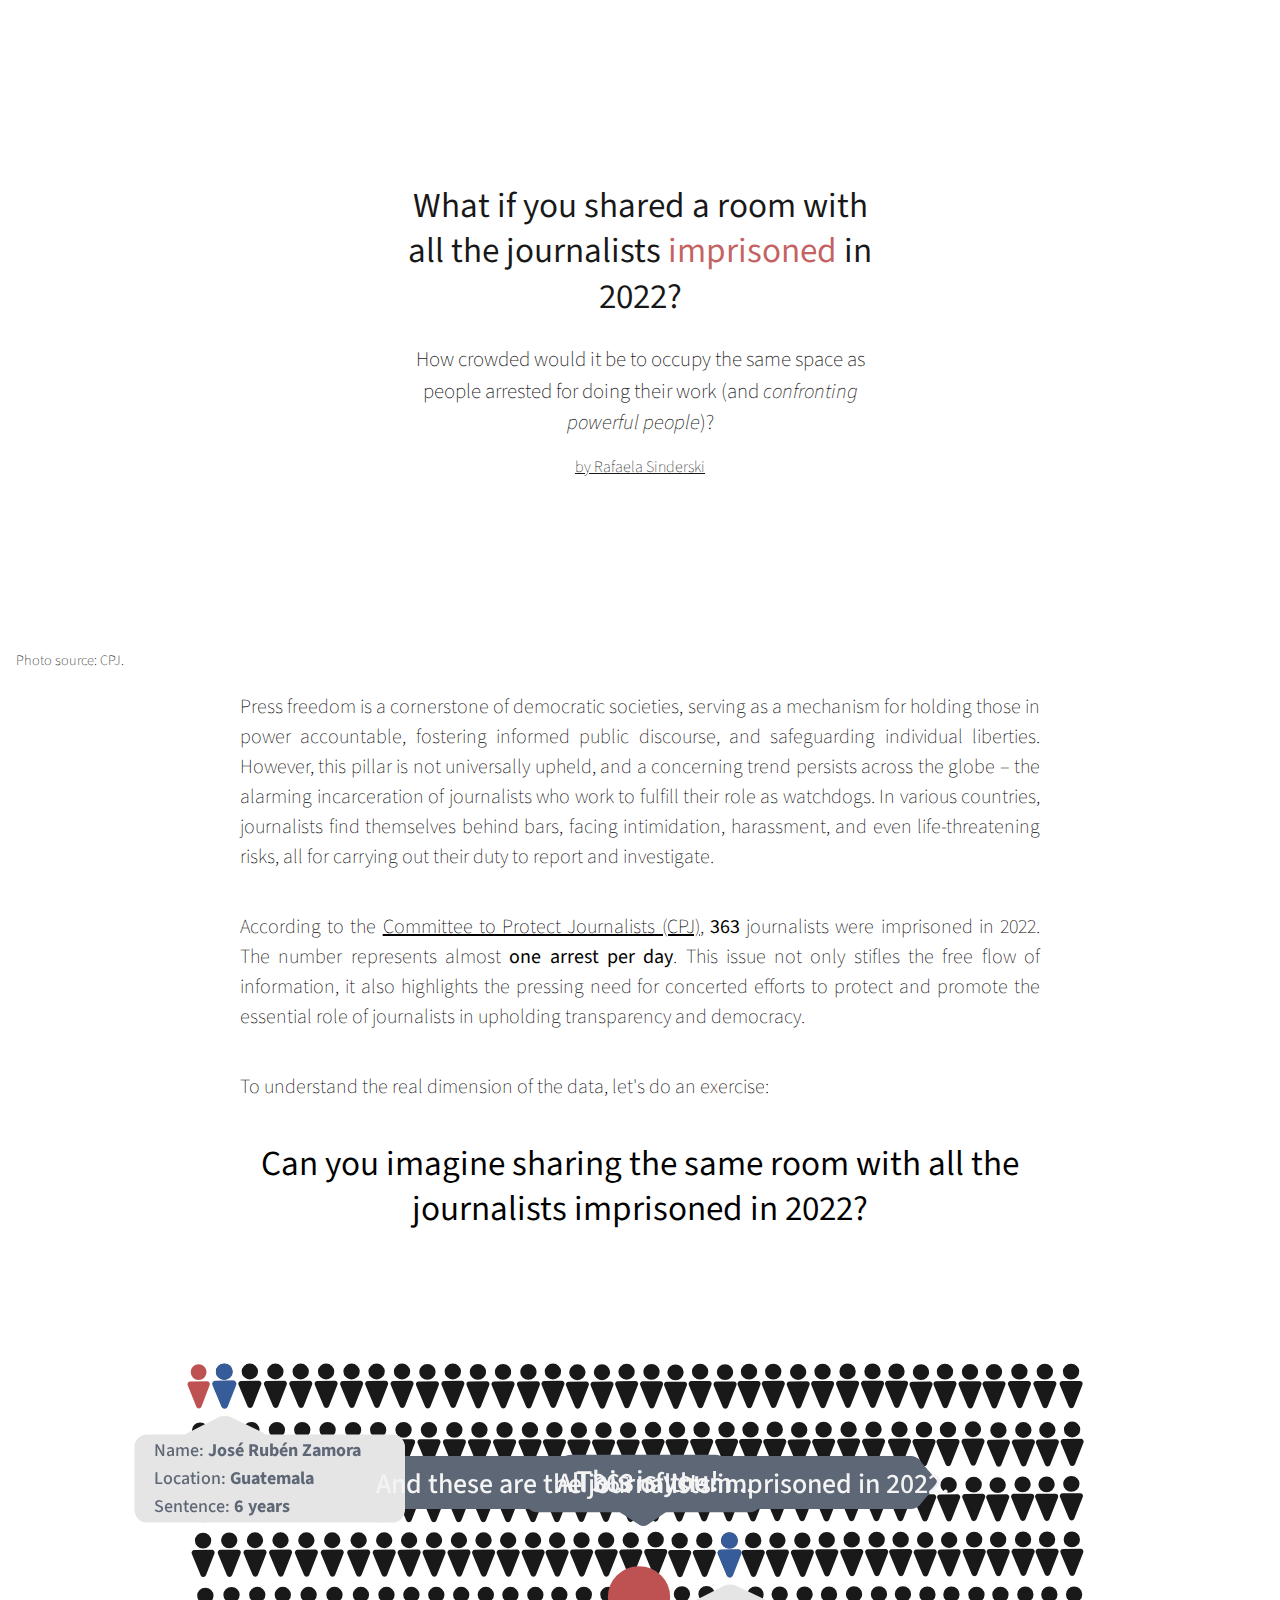
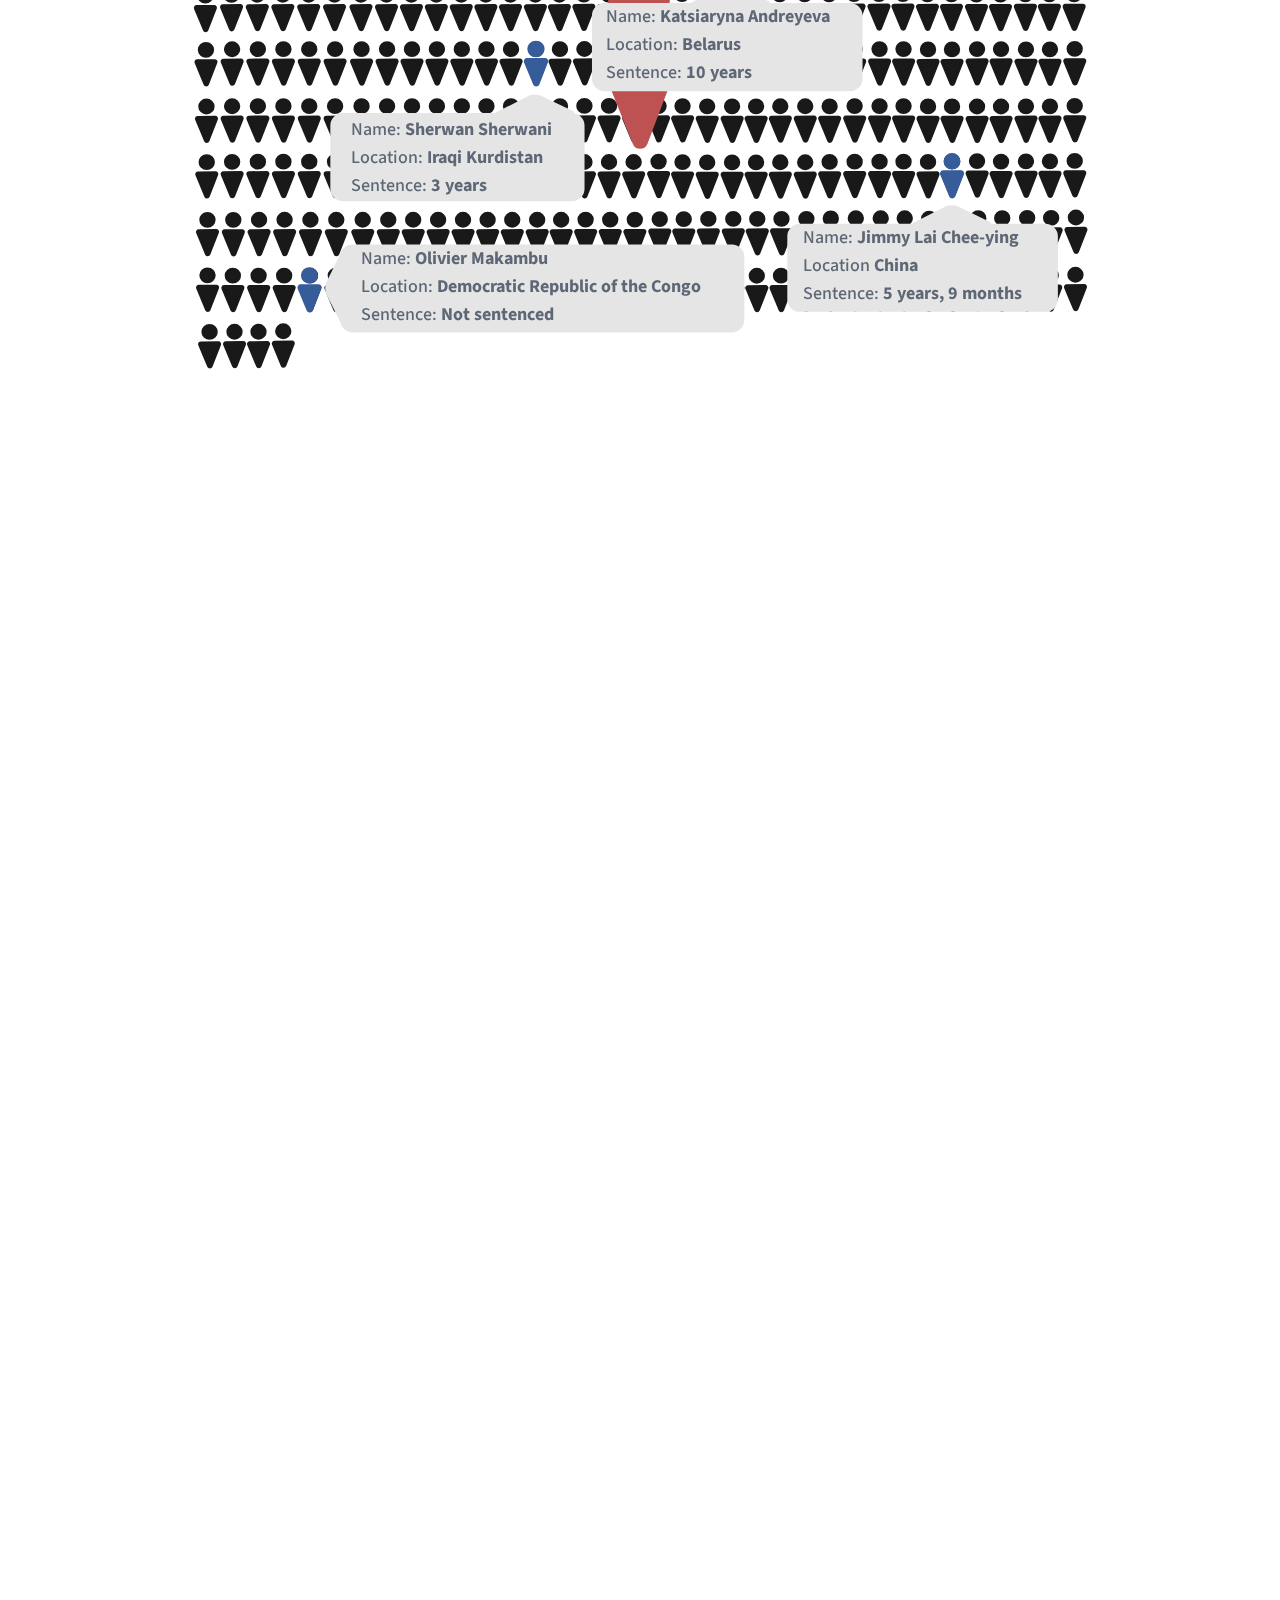
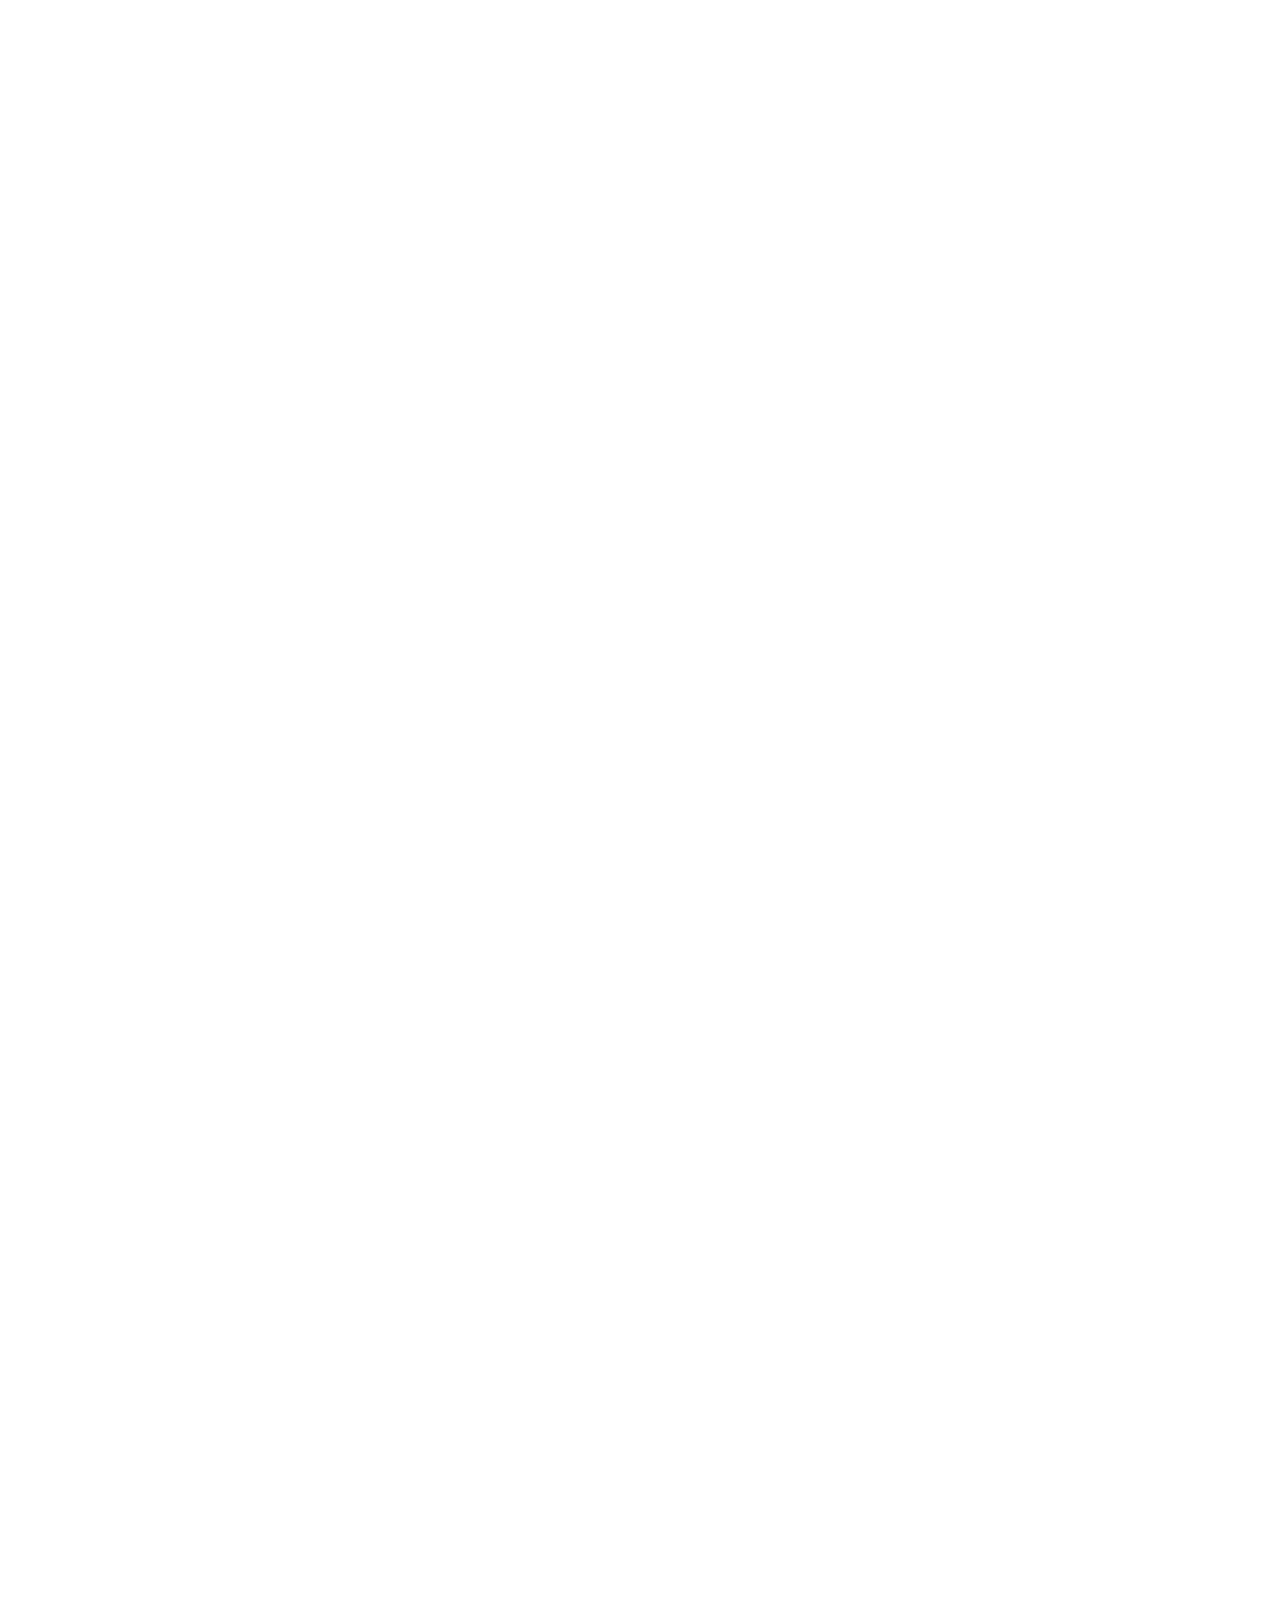
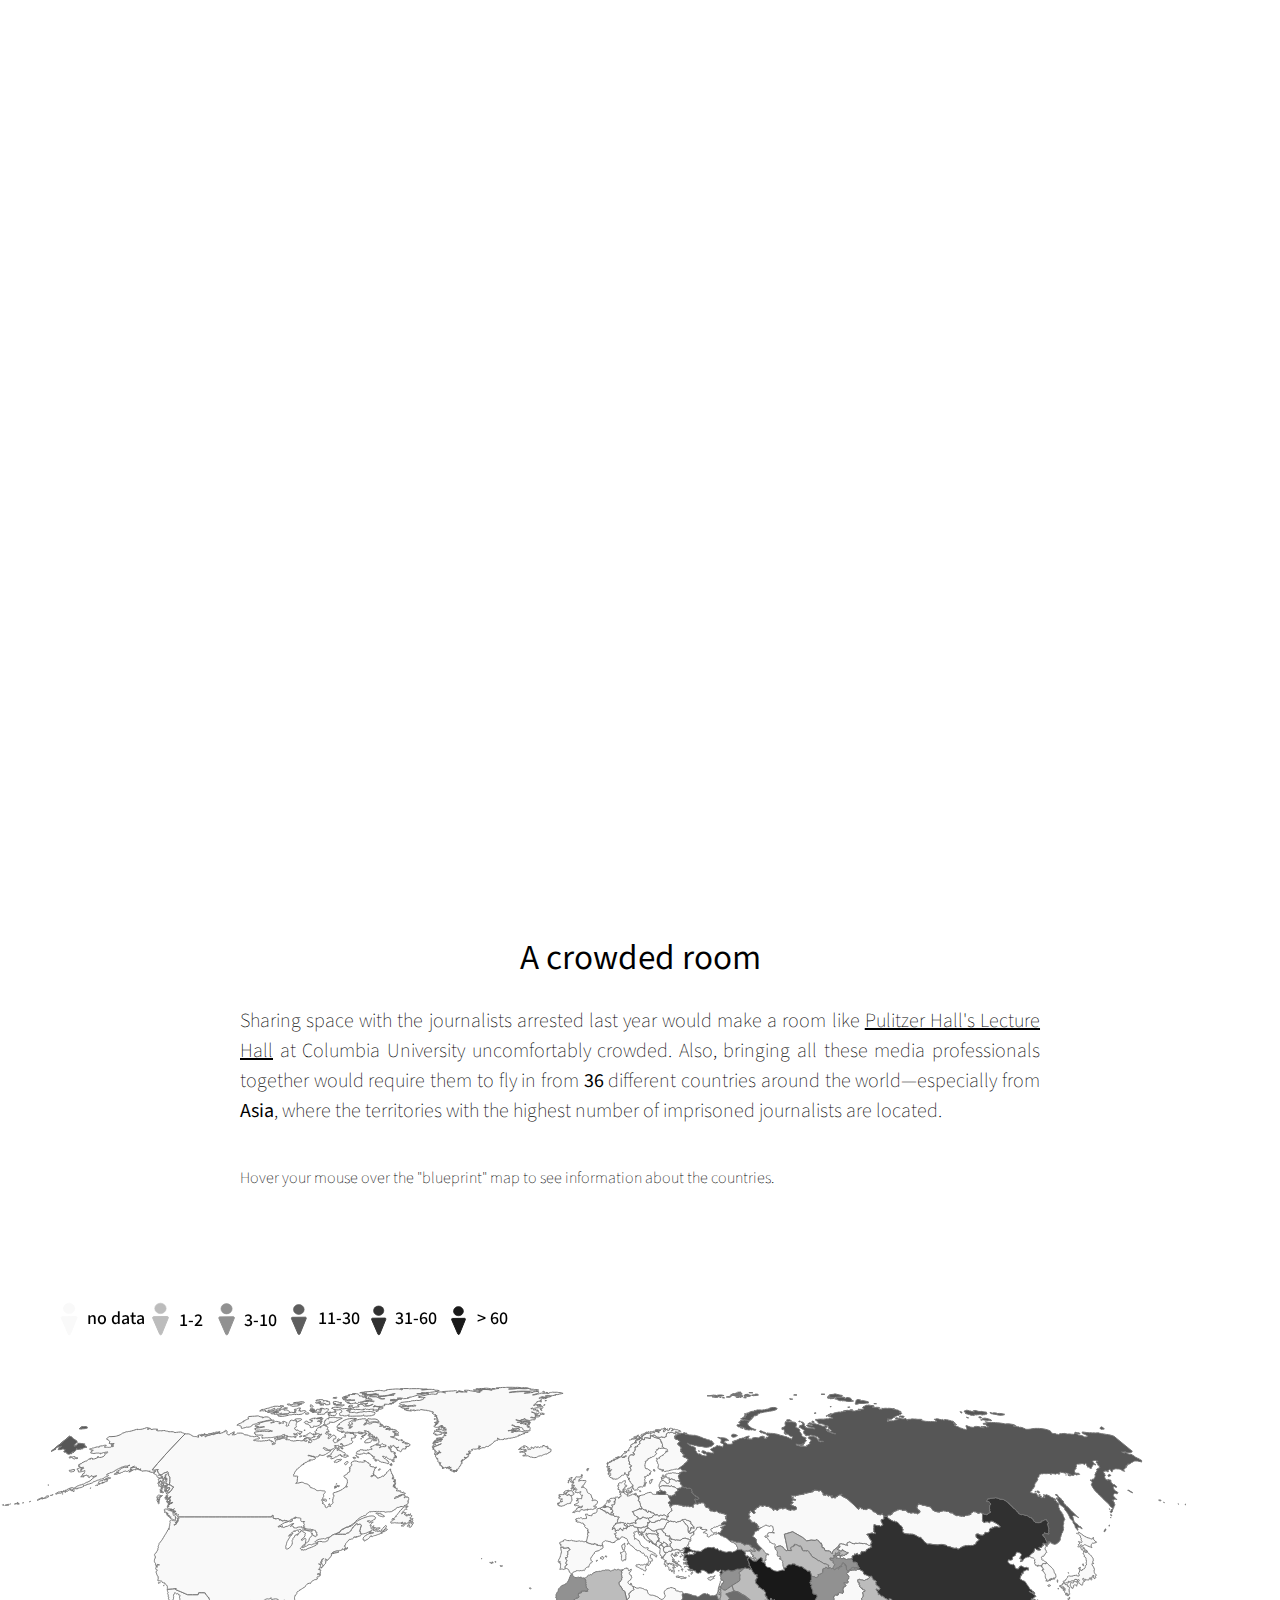
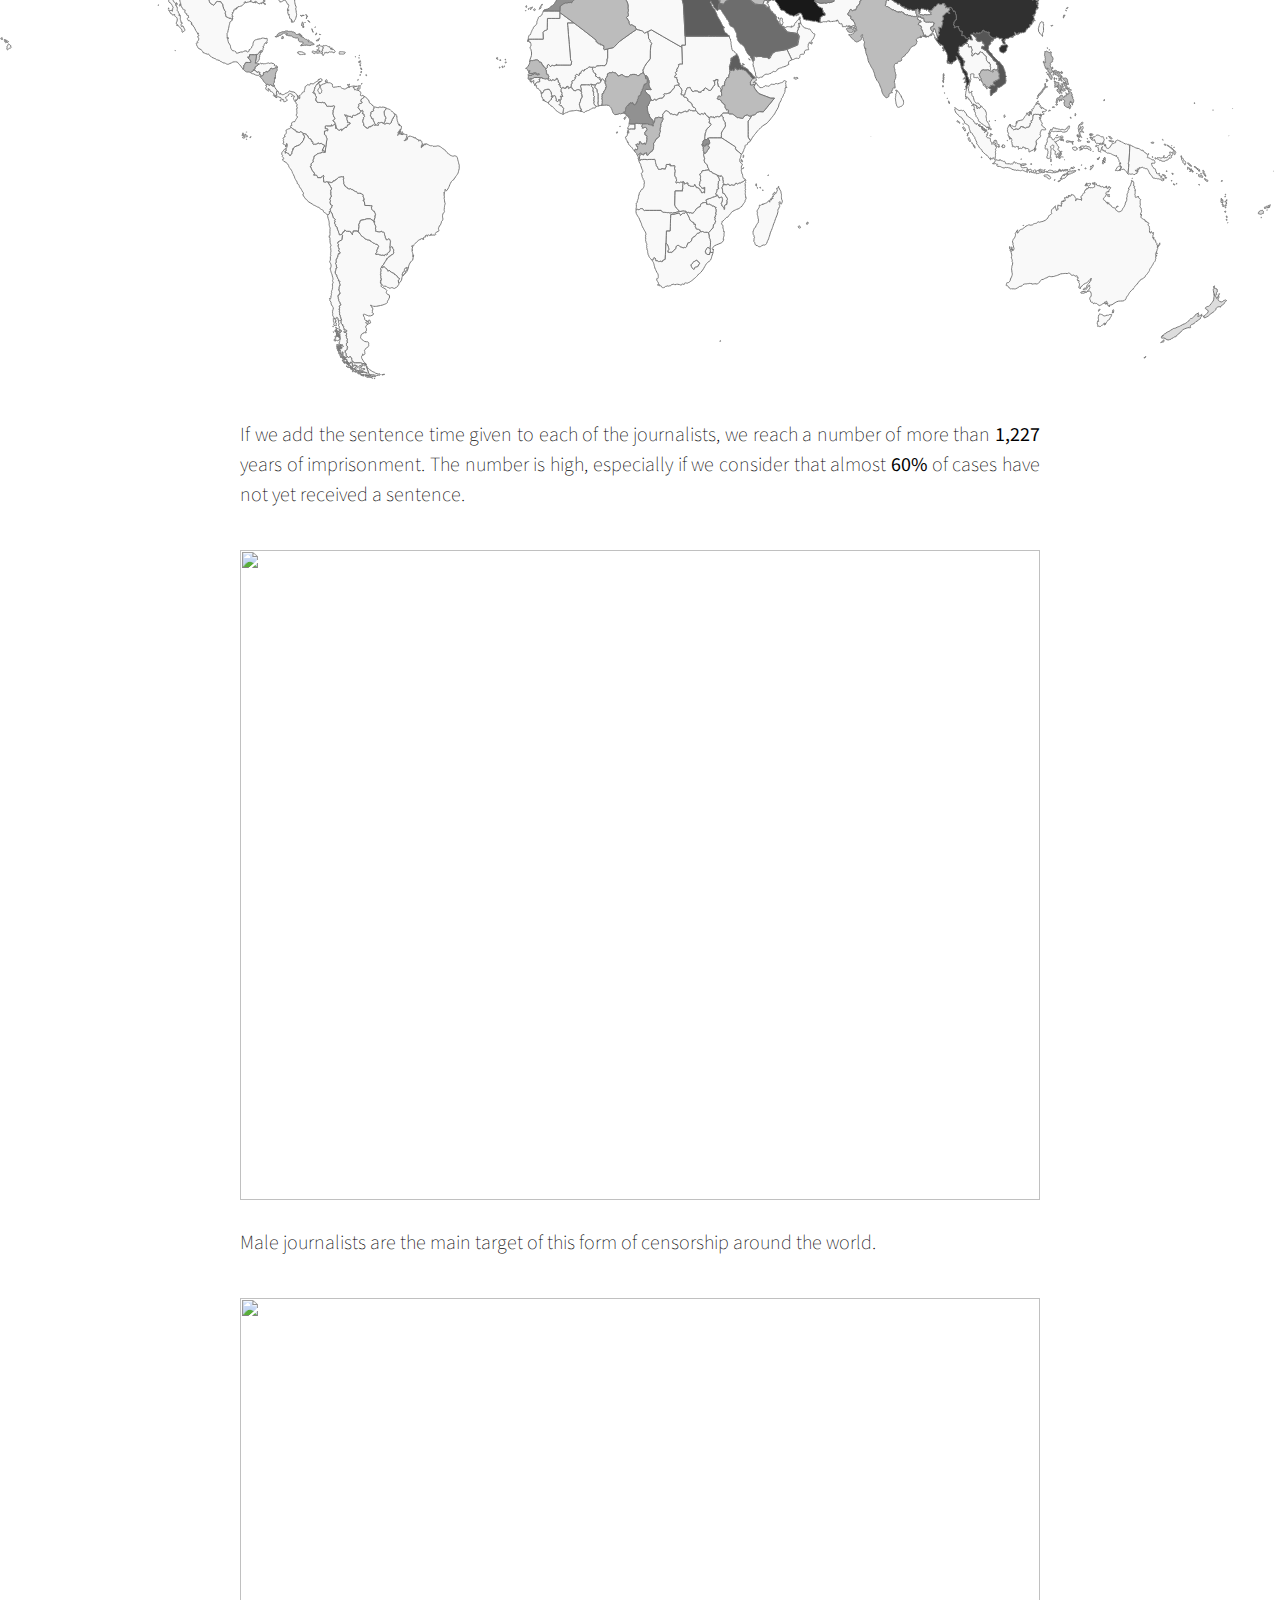
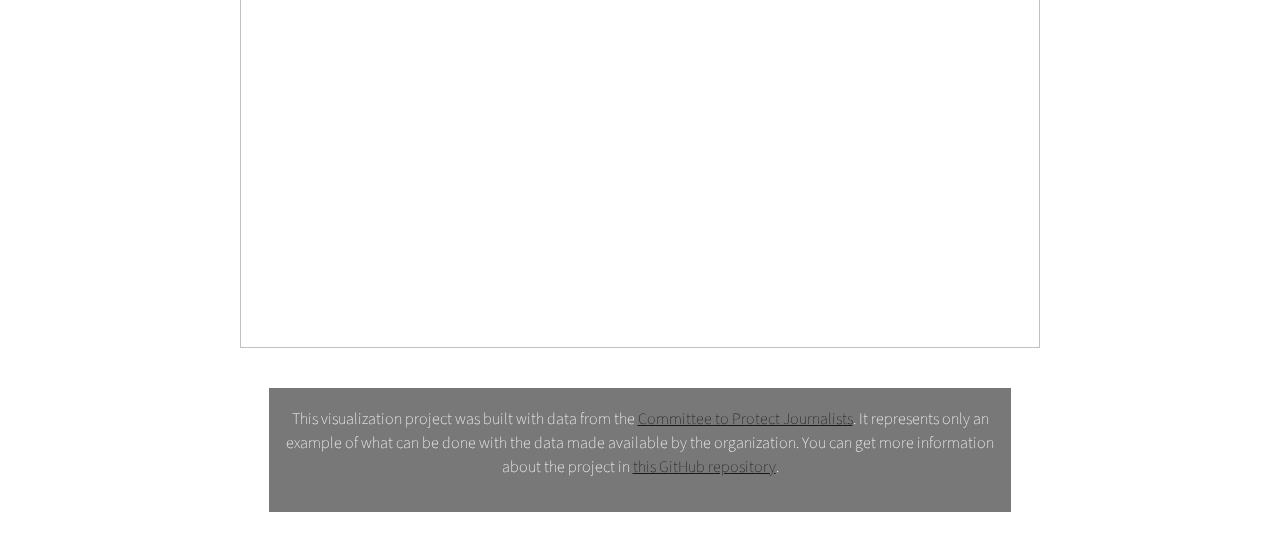
==== commit 73de6e03: "Add files via upload" ====
--- a/index.html
+++ b/index.html
@@ -29,8 +29,21 @@
 
   <div class="body-text">
     <p>
-	This visualization project uses data from the Committee to Protect Journalists (CPJ). It is a work in progress, to be completed by August 18th.
+	Press freedom is a cornerstone of democratic societies, serving as a mechanism for holding those in power accountable, fostering informed public discourse, and safeguarding individual liberties. 
+	However, this pillar is not universally upheld, and a concerning trend persists across the globe – the alarming incarceration of journalists who work to fulfill their role as watchdogs. 
+	In various countries, journalists find themselves behind bars, facing intimidation, harassment, and even life-threatening risks, all for carrying out their duty to report and investigate.
     </p>
+	<p>
+	According to the <a href="https://cpj.org/data/imprisoned/2022/?status=Imprisoned&start_year=2022&end_year=2022&group_by=location" target="_blank">Committee to Protect Journalists (CPJ)</a>, 
+	<b>363</b> journalists were imprisoned in 2022. The number represents almost <b>one arrest per day</b>. This issue not only stifles the free flow of information, 
+	it also highlights the pressing need for concerted efforts to protect and promote the essential role of journalists in upholding transparency and democracy.
+	</p>
+	<p>
+	To understand the real dimension of the data, let's do an exercise:
+    </p>
+	<h1>
+	Can you imagine sharing the same room with all the journalists imprisoned in 2022?
+	</h1>
   </div>
 
 
@@ -3271,7 +3284,12 @@
 <div class="body-text">
 <h1>A crowded room</h1>
   <p>
-    This section presents charts and a map as if they were blueprints.
+  Sharing space with the journalists arrested last year would make a room like <a href="https://journalism.columbia.edu/files/soj/content/docs/rental_information-_lecture_hall_pulitzer_hall-_for_website_5.5.16.pdf"> Pulitzer Hall's 
+  Lecture Hall</a> at Columbia University uncomfortably crowded. Also, bringing all these media professionals together would require them to fly in from <b>36</b> different countries around the world—especially from <b>Asia</b>, 
+  where the territories with the highest number of imprisoned journalists are located.
+  </p>
+  <p style="font-size: 16px;">
+  Hover your mouse over the "blueprint" map to see information about the countries.
   </p>
 </div>
 
@@ -10051,13 +10069,14 @@
 
 <div class="body-text">
     <p>
-	This chart shows sentences in years.
+	If we add the sentence time given to each of the journalists, we reach a number of more than <b>1,227</b> years of imprisonment. 
+	The number is high, especially if we consider that almost <b>60%</b> of cases have not yet received a sentence.
     </p>
   <div style="position: relative;">
 	<img alt="" src="https://github.com/sinderskir/crowded-room/blob/main/img/chart_sentence.png?raw=true" style="top: 50px; left: 50px; width: 800px; height: 650px;"/>
   </div>
   <p>
-    This chart shows the gender of the imprisoned professionals.
+    Male journalists are the main target of this form of censorship around the world.
   </p>
   <div style="position: relative;">
 	<img alt="" src="https://github.com/sinderskir/crowded-room/blob/main/img/chart_gender.png?raw=true" style="top: 50px; left: 50px; width: 800px; height: 650px;"/>
@@ -10068,8 +10087,10 @@
 class="info">
 <div class="inside-2">
 <div>
-<p>This visualization project was built with data from the <a href="https://cpj.org/" target="_blank">Committee to Protect Journalists</a>. 
-  You can get more information in <a href="https://github.com/sinderskir/crowded-room" target="_blank">this GitHub repository</a>.</p>
+<p>
+This visualization project was built with data from the <a href="https://cpj.org/" target="_blank">Committee to Protect Journalists</a>.
+It represents only an example of what can be done with the data made available by the organization.   
+You can get more information about the project in <a href="https://github.com/sinderskir/crowded-room" target="_blank">this GitHub repository</a>.</p>
 </div>
 </div>
 </section>
--- a/style.css
+++ b/style.css
@@ -58,6 +58,7 @@
 
 .step {
   margin: 0 auto 2rem auto;
+  margin-top: 1rem;
   margin-bottom: 25rem;
   background-color: #ffffff00;
   color: black;
@@ -102,6 +103,7 @@
 
 body {
   margin: 0;
+  padding: 0;
   font-family: "Source Sans Pro", Helvetica, sans-serif;
   font-size: 1.25em;
   font-weight: 100;
@@ -115,12 +117,19 @@
 	line-height: 1.3;
 }
 
-h2,
-h3 {
+h2 {
   text-align: center;
   font-family: "Source Sans Pro", Helvetica, sans-serif;
   font-size: 1.3rem;
 	font-weight: 240;
+	line-height: 1.5;
+}
+
+h3 {
+  text-align: center;
+  font-family: "Source Sans Pro", Helvetica, sans-serif;
+  font-size: 1rem;
+	font-weight: 150;
 	line-height: 1.5;
 }
 
@@ -133,6 +142,32 @@
   scroll-padding-top: 0;
 }
 
+.caption {
+  text-align: left;
+  font-family: "Source Sans Pro", Helvetica, sans-serif;
+  font-size: 0.9rem;
+	font-weight: 150;
+	line-height: 1.5;
+  padding-left: 1rem;
+}
+
+.info {
+  text-align: center;
+  justify-content: center;
+  font-family: "Source Sans Pro", Helvetica, sans-serif;
+  font-size: 1rem;
+	font-weight: 150;
+	line-height: 1.5;
+  color: rgb(253, 253, 253);
+}
+
+.full-width-image {
+  width: 100%;
+  height: auto; /* Maintain aspect ratio */
+  display: block; /* Ensures proper spacing and alignment */
+  box-sizing: border-box; /* Include padding within the image's width */
+}
+
 .inside {
   content: "";
   position: absolute;
@@ -141,9 +176,23 @@
   /* Adjust the left value to move the white box inward */
   right: 30%;
   /* Adjust the right value to move the white box inward */
-  bottom: 10rem;
+  bottom: 11rem;
   background-color: white;
   opacity: 0.9;
+}
+
+.inside-2 {
+  content: "";
+  text-align: center;
+  position: static;
+  margin-top: 2rem;
+  margin-bottom: 2rem;
+  margin-left: 21%; /* Adjust the left value to move the white box inward */
+  margin-right: 21%; /* Adjust the right value to move the white box inward */
+  background-color: #252323ad;
+  opacity: 0.9;
+  padding-top: 0.2rem;
+  padding-bottom: 1px;
 }
 
 .title-container h1 {
@@ -189,3 +238,15 @@
   margin-bottom: 2em;
   line-height: 1.5;
 }
+
+/* Styling regular hyperlink */
+a {
+  color: rgb(0, 0, 0);
+  text-decoration: underline;
+}
+
+/* Styling hyperlink on hover */
+a:hover {
+  color: #be5252;
+  text-decoration: none;
+}